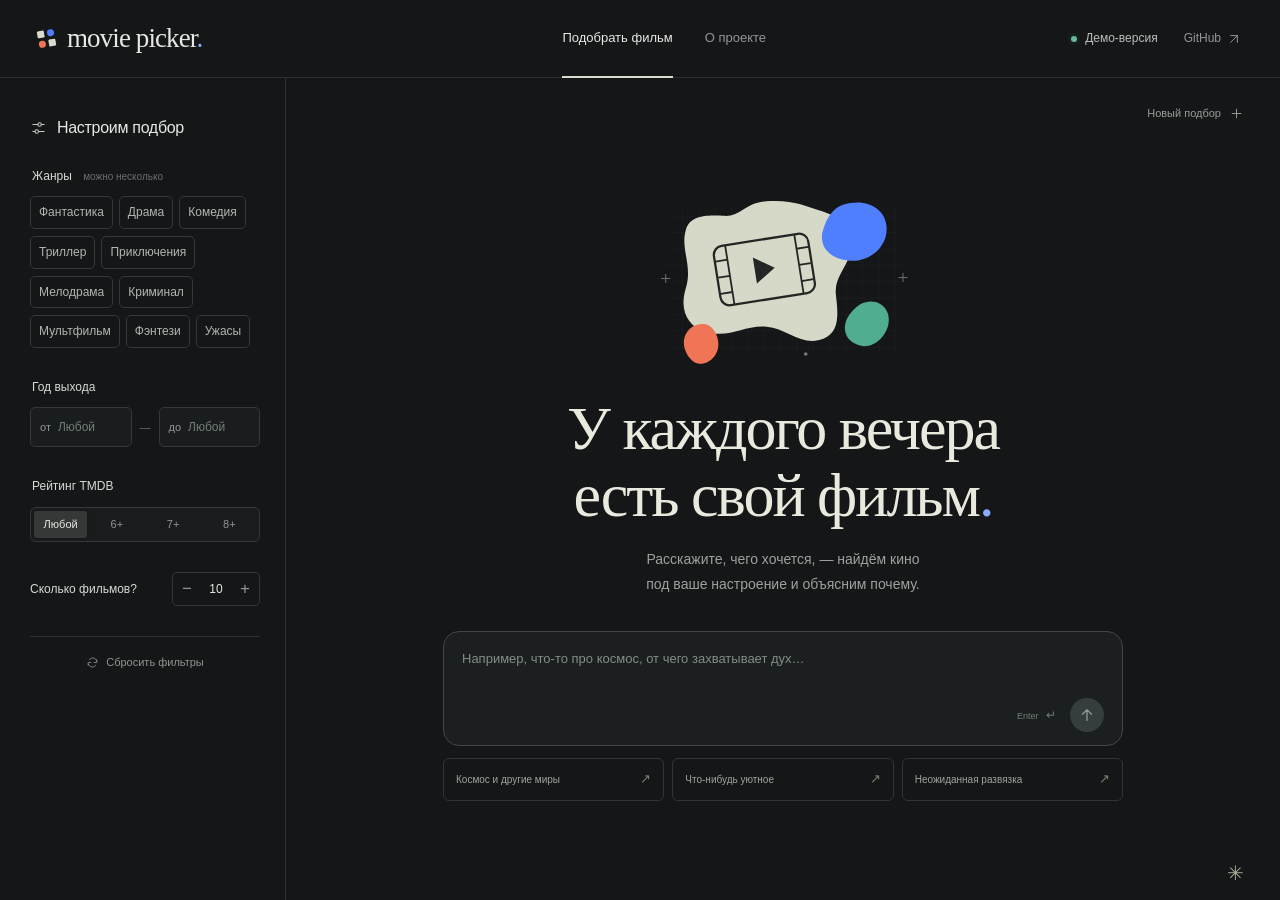
==== frontend/index.html @ 773780a9 "[front:feat]: add movie picker interface and README preview" ====
<!doctype html>
<html lang="ru">
<head>
  <meta charset="utf-8">
  <meta name="viewport" content="width=device-width, initial-scale=1">
  <meta name="theme-color" content="#141617">
  <meta name="description" content="Найдите фильм под своё настроение. Локальный прототип Movie Picker с чатом и фильтрами.">
  <title>Movie Picker — кино под настроение</title>
  <link rel="icon" href="./favicon.svg" type="image/svg+xml">
  <link rel="stylesheet" href="./styles.css">
  <script type="module" src="./app.js"></script>
</head>
<body>
  <svg class="icon-library" xmlns="http://www.w3.org/2000/svg" aria-hidden="true">
    <symbol id="i-plus" viewBox="0 0 24 24"><path d="M12 5v14M5 12h14"/></symbol>
    <symbol id="i-arrow" viewBox="0 0 24 24"><path d="M12 19V5m-6 6 6-6 6 6"/></symbol>
    <symbol id="i-sliders" viewBox="0 0 24 24"><path d="M4 7h7m5 0h4M4 17h3m5 0h8"/><circle cx="13.5" cy="7" r="2.5"/><circle cx="9.5" cy="17" r="2.5"/></symbol>
    <symbol id="i-close" viewBox="0 0 24 24"><path d="m6 6 12 12M6 18 18 6"/></symbol>
    <symbol id="i-check" viewBox="0 0 24 24"><path d="m5 12 4 4L19 6"/></symbol>
    <symbol id="i-star" viewBox="0 0 24 24"><path d="m12 3 2.8 5.7 6.2.9-4.5 4.4 1.1 6.2-5.6-3-5.6 3 1.1-6.2L3 9.6l6.2-.9Z"/></symbol>
    <symbol id="i-chevron" viewBox="0 0 24 24"><path d="m9 5 7 7-7 7"/></symbol>
    <symbol id="i-refresh" viewBox="0 0 24 24"><path d="M20 7v5h-5M4 17v-5h5"/><path d="M6.1 7a7 7 0 0 1 11.6-1L20 9M4 15l2.3 3A7 7 0 0 0 18 17"/></symbol>
    <symbol id="i-external" viewBox="0 0 24 24"><path d="M7 17 17 7M7 7h10v10"/></symbol>
  </svg>

  <a class="skip-link" href="#query">Перейти к запросу</a>
  <header class="site-header">
    <a class="brand" href="./" aria-label="Movie Picker — на главную">
      <span class="brand-mark" aria-hidden="true"><i></i><i></i><i></i><i></i></span>
      <span>movie picker<span class="brand-period">.</span></span>
    </a>
    <nav class="main-nav" aria-label="Основная навигация">
      <a class="nav-link active" href="#query" aria-current="page">Подобрать фильм</a>
      <button class="nav-link" type="button" data-about>О проекте</button>
    </nav>
    <div class="header-right">
      <button class="demo-label" type="button" data-about aria-label="Демо-версия: о проекте"><span class="status-dot"></span>Демо-версия</button>
      <a class="github-link" href="https://github.com/ivanSaichkin/rag-movie-picker" target="_blank" rel="noopener noreferrer">GitHub <svg class="icon"><use href="#i-external"/></svg></a>
    </div>
  </header>

  <div class="app-shell">
    <button class="drawer-backdrop" id="drawer-backdrop" type="button" tabindex="-1" aria-label="Закрыть фильтры" hidden></button>
    <aside class="sidebar" id="filters-panel" aria-label="Фильтры подбора">
      <div class="filters-title">
        <svg class="icon"><use href="#i-sliders"/></svg><h2>Настроим подбор</h2>
        <button class="icon-button drawer-close" id="close-filters" type="button" aria-label="Закрыть фильтры"><svg class="icon"><use href="#i-close"/></svg></button>
      </div>
      <form id="filters-form">
        <fieldset class="filter-group">
          <legend>Жанры <span class="field-note">можно несколько</span></legend>
          <div class="genre-options" id="genre-options">
            <label class="genre-chip"><input type="checkbox" name="genres" value="Science Fiction"><span>Фантастика</span></label>
            <label class="genre-chip"><input type="checkbox" name="genres" value="Drama"><span>Драма</span></label>
            <label class="genre-chip"><input type="checkbox" name="genres" value="Comedy"><span>Комедия</span></label>
            <label class="genre-chip"><input type="checkbox" name="genres" value="Thriller"><span>Триллер</span></label>
            <label class="genre-chip"><input type="checkbox" name="genres" value="Adventure"><span>Приключения</span></label>
            <label class="genre-chip"><input type="checkbox" name="genres" value="Romance"><span>Мелодрама</span></label>
            <label class="genre-chip"><input type="checkbox" name="genres" value="Crime"><span>Криминал</span></label>
            <label class="genre-chip"><input type="checkbox" name="genres" value="Animation"><span>Мультфильм</span></label>
            <label class="genre-chip"><input type="checkbox" name="genres" value="Fantasy"><span>Фэнтези</span></label>
            <label class="genre-chip"><input type="checkbox" name="genres" value="Horror"><span>Ужасы</span></label>
          </div>
        </fieldset>
        <fieldset class="filter-group">
          <legend>Год выхода</legend>
          <div class="year-fields">
            <label><span class="sr-only">Год от</span><span class="input-prefix" aria-hidden="true">от</span><input id="year-from" type="number" name="year_from" min="1900" max="2017" placeholder="Любой" inputmode="numeric"></label>
            <span class="year-dash">—</span>
            <label><span class="sr-only">Год до</span><span class="input-prefix" aria-hidden="true">до</span><input id="year-to" type="number" name="year_to" min="1900" max="2017" placeholder="Любой" inputmode="numeric"></label>
          </div>
        </fieldset>
        <fieldset class="filter-group">
          <legend>Рейтинг TMDB</legend>
          <div class="rating-options">
            <label><input type="radio" name="rating" value="0" checked><span>Любой</span></label>
            <label><input type="radio" name="rating" value="6"><span>6+</span></label>
            <label><input type="radio" name="rating" value="7"><span>7+</span></label>
            <label><input type="radio" name="rating" value="8"><span>8+</span></label>
          </div>
        </fieldset>
        <div class="filter-group count-group">
          <label for="result-count">Сколько фильмов?</label>
          <div class="stepper">
            <button id="count-minus" type="button" aria-label="Уменьшить количество">−</button>
            <input id="result-count" name="limit" type="number" min="1" max="50" value="10" inputmode="numeric">
            <button id="count-plus" type="button" aria-label="Увеличить количество">+</button>
          </div>
        </div>
        <button class="reset-button" id="reset-filters" type="button"><svg class="icon"><use href="#i-refresh"/></svg>Сбросить фильтры</button>
        <button class="mobile-apply" id="apply-filters" type="button">Готово <svg class="icon"><use href="#i-check"/></svg></button>
      </form>
    </aside>

    <main class="workspace" id="workspace">
      <div class="workspace-toolbar">
        <button class="mobile-filter-toggle" id="open-filters" type="button" aria-expanded="false" aria-controls="filters-panel"><svg class="icon"><use href="#i-sliders"/></svg>Фильтры<span id="filter-count" hidden>0</span></button>
        <button class="new-chat" id="new-chat" type="button">Новый подбор <svg class="icon"><use href="#i-plus"/></svg></button>
      </div>

      <div class="chat-stage" id="chat-stage">
        <section class="welcome" id="welcome" aria-labelledby="welcome-title">
          <div class="artwork" aria-hidden="true">
            <svg viewBox="0 0 330 210" fill="none" xmlns="http://www.w3.org/2000/svg">
              <defs><pattern id="art-grid" width="18" height="18" patternUnits="userSpaceOnUse"><path d="M18 0H0v18" stroke="#585d60" stroke-opacity=".24" stroke-width=".6"/></pattern></defs>
              <path d="M37 24h258v164H37z" fill="url(#art-grid)"/>
              <path d="M58 52c4-17 24-17 41-16 19 2 24-15 48-16 28-2 42 5 61 11 22 7 34 19 32 40-2 20-18 30-17 50 2 19 6 42-13 50-23 10-40-11-63-13-25-2-40 13-66 6-22-6-30-25-23-48 8-25-6-43 0-64Z" fill="#d7d9c8"/>
              <g transform="rotate(-9 145 95)"><rect x="92" y="62" width="105" height="66" rx="10" stroke="#222725" stroke-width="2.5"/><path d="M106 62v66M183 62v66M93 78h13M93 96h13M93 114h13M183 78h13M183 96h13M183 114h13" stroke="#222725" stroke-width="2"/><path d="m134 80 22 15-22 14V80Z" fill="#222725"/></g>
              <path class="blue-blob" d="M231 24c24-8 47 3 48 25 1 23-22 40-44 36-22-3-32-19-25-36 4-12 10-21 21-25Z" fill="#4f7ffc"/>
              <path class="orange-blob" d="M78 155c10 0 19 16 15 29-4 12-17 19-27 12-10-8-14-24-5-34 4-5 10-7 17-7Z" fill="#f07556"/>
              <path class="green-blob" d="M256 131c17-4 28 10 25 24-3 15-18 29-34 23-16-6-17-22-9-33 5-7 10-12 18-14Z" fill="#51ad8f"/>
              <path d="M31 105h10m-5-5v10M292 104h10m-5-5v10" stroke="#747a79" stroke-width="1"/>
              <circle cx="190" cy="188" r="2" fill="#747a79"/>
            </svg>
          </div>
          <h1 id="welcome-title">У каждого вечера<br>есть свой фильм<span>.</span></h1>
          <p class="welcome-description">Расскажите, чего хочется, — найдём кино<br class="desktop-break"> под ваше настроение и объясним почему.</p>
        </section>

        <section class="conversation" id="conversation" aria-label="История подбора" tabindex="-1" hidden>
          <div class="messages" id="messages"></div>
        </section>

        <div class="composer-area" id="composer-area">
          <div class="active-filters" id="active-filters" aria-label="Применённые фильтры" hidden></div>
          <form class="composer" id="chat-form">
            <label class="sr-only" for="query">Какой фильм вы хотите посмотреть?</label>
            <textarea id="query" name="query" rows="2" maxlength="1000" placeholder="Например, что-то про космос, от чего захватывает дух…" required></textarea>
            <div class="composer-bottom">
              <div class="send-controls"><span class="keyboard-hint">Enter <span>↵</span></span><button class="send-button" id="send-button" type="submit" aria-label="Подобрать фильмы" disabled><svg class="icon"><use href="#i-arrow"/></svg></button></div>
            </div>
          </form>
          <p class="form-error" id="form-error" role="alert" hidden></p>
          <div class="suggestions" id="suggestions">
            <button type="button" data-prompt="Фантастика про космос и приключения">Космос и другие миры <span>↗</span></button>
            <button type="button" data-prompt="Добрый и уютный фильм для спокойного вечера">Что-нибудь уютное <span>↗</span></button>
            <button type="button" data-prompt="Захватывающий детектив с неожиданной развязкой">Неожиданная развязка <span>↗</span></button>
          </div>
        </div>
      </div>
      <footer class="workspace-footer" aria-hidden="true"><span class="footer-star">✳</span></footer>
    </main>
  </div>

  <dialog class="about-dialog" id="about-dialog" aria-labelledby="about-title">
    <div class="dialog-heading"><span class="eyebrow">Немного о проекте</span><button class="icon-button" id="close-about" type="button" aria-label="Закрыть окно"><svg class="icon"><use href="#i-close"/></svg></button></div>
    <h2 id="about-title">Не знаете, что посмотреть?<br>Начнём с настроения.</h2>
    <p>Movie Picker помогает найти кино по вашим пожеланиям. Задайте жанры, год и рейтинг слева, а в чате расскажите о темах, атмосфере или сюжете.</p>
    <div class="about-steps"><span><b>01</b> Расскажите о настроении</span><span><b>02</b> Уточните предпочтения</span><span><b>03</b> Найдите свой фильм</span></div>
    <p class="about-demo">Сейчас это самостоятельный фронтенд-прототип с <span id="about-catalog-count"></span> фильмами из TMDB 5000. Подбор работает локально по словам и темам. Собственный BM25, Qdrant и внешний LLM будут подключаться через серверный API.</p>
    <p class="about-privacy">Запросы никуда не отправляются. История исчезает при обновлении страницы.</p>
    <button class="primary-button" id="start-picking" type="button">Выбрать кино <svg class="icon"><use href="#i-external"/></svg></button>
  </dialog>
  <noscript><div class="noscript-notice">Для работы чата и фильтров включите JavaScript в браузере.</div></noscript>
</body>
</html>
---- frontend/styles.css ----
@charset "UTF-8";

:root {
  color-scheme: dark;
  --bg: #141617;
  --panel: #17191a;
  --surface: #1c1f20;
  --line: #2d3031;
  --text: #e7e8e3;
  --muted: #929796;
  --subtle: #696f6e;
  --blue: #8caaff;
  --blue-fill: #4f7ffc;
  --serif: Georgia, "Times New Roman", serif;
  --sans: "Segoe UI", -apple-system, BlinkMacSystemFont, Arial, sans-serif;
}

* { box-sizing: border-box; }
[hidden] { display: none !important; }
html { height: 100%; }
body { margin: 0; height: 100%; background: var(--bg); color: var(--text); font: 14px/1.55 var(--sans); -webkit-font-smoothing: antialiased; }
button, input, textarea { font: inherit; }
button, a, input, textarea { -webkit-tap-highlight-color: transparent; }
button { color: inherit; cursor: pointer; }
button, fieldset { border: 0; margin: 0; padding: 0; background: none; }
a { color: inherit; text-decoration: none; }
button, a, input, textarea { outline-offset: 4px; }
:focus-visible { outline: 2px solid var(--blue); }
button:disabled { cursor: default; }
::selection { background: #4662a6; color: white; }
.icon-library, .sr-only { position: absolute; top: 0; left: 0; width: 1px; height: 1px; overflow: hidden; clip-path: inset(50%); white-space: nowrap; }
.icon { width: 20px; height: 20px; fill: none; stroke: currentColor; stroke-width: 1.5; stroke-linecap: round; stroke-linejoin: round; flex: none; }
.skip-link { position: fixed; top: -60px; left: 16px; z-index: 20; background: var(--blue); color: #111; padding: 10px 18px; border-radius: 8px; }
.skip-link:focus { top: 10px; }

.site-header { height: 78px; border-bottom: 1px solid var(--line); display: flex; align-items: center; justify-content: space-between; padding: 0 38px; gap: 24px; }
.brand { display: flex; align-items: center; gap: 12px; font: 27px/1 var(--serif); letter-spacing: -.9px; white-space: nowrap; }
.brand-period { color: var(--blue); }
.brand-mark { display: grid; grid-template-columns: repeat(2, 7px); gap: 3px; transform: rotate(-10deg); }
.brand-mark i { width: 7px; height: 7px; background: #d8dbcd; border-radius: 1px; }
.brand-mark i:nth-child(2) { background: var(--blue-fill); border-radius: 50%; }
.brand-mark i:nth-child(3) { background: #f07556; border-radius: 50%; }
.main-nav { display: flex; height: 100%; align-items: stretch; gap: 32px; margin-left: 55px; }
.nav-link { display: flex; align-items: center; position: relative; color: var(--muted); font-size: 13px; transition: color .2s; }
.nav-link:hover, .nav-link.active { color: var(--text); }
.nav-link.active::after { content: ""; height: 2px; background: #d8dbcd; position: absolute; bottom: -1px; left: 0; right: 0; }
.header-right { display: flex; align-items: center; gap: 26px; font-size: 12px; }
.demo-label { display: flex; align-items: center; gap: 8px; color: #b8bfba; }
.status-dot { width: 6px; height: 6px; border-radius: 50%; background: #65b89a; box-shadow: 0 0 0 3px #65b89a0d; }
.github-link { display: flex; gap: 5px; align-items: center; color: var(--muted); }
.github-link:hover { color: var(--text); }
.github-link .icon { width: 16px; height: 16px; }

.app-shell { display: flex; height: calc(100svh - 78px); min-height: 650px; }
.sidebar { width: 286px; flex: none; padding: 31px 25px 23px 30px; border-right: 1px solid var(--line); display: flex; flex-direction: column; overflow-y: auto; scrollbar-width: thin; scrollbar-color: #424847 transparent; }
.eyebrow { color: var(--subtle); text-transform: uppercase; letter-spacing: 1.5px; font-size: 9px; font-weight: 600; }
.filters-title { display: flex; align-items: center; gap: 10px; margin-bottom: 26px; }
.filters-title .drawer-close { margin-left: auto; }
.filters-title .icon { width: 17px; color: #c5c9c0; }
.filters-title h2 { font-size: 16px; font-weight: 500; margin: 0; letter-spacing: -.3px; }
.filter-group { min-width: 0; margin-bottom: 24px; }
.filter-group legend, .count-group > label { display: block; font-size: 12px; font-weight: 500; margin-bottom: 11px; color: #d7dad4; }
.field-note { color: var(--subtle); font-size: 10px; font-weight: 400; margin-left: 8px; }
.genre-options { display: flex; flex-wrap: wrap; gap: 7px 6px; }
.genre-chip { position: relative; cursor: pointer; }
.genre-chip input, .rating-options input { position: absolute; opacity: 0; width: 1px; height: 1px; }
.genre-chip span { display: block; padding: 6px 8px; font-size: 12px; color: #b0b6b1; border: 1px solid #343838; border-radius: 5px; transition: color .18s, border-color .18s, background .18s; }
.genre-chip:hover span { color: var(--text); border-color: #626964; }
.genre-chip input:checked + span { background: #8caaff13; color: #bbcbfb; border-color: #687da9; }
.genre-chip input:focus-visible + span, .rating-options input:focus-visible + span { outline: 2px solid var(--blue); outline-offset: 3px; }
.year-fields { display: grid; grid-template-columns: minmax(0, 1fr) auto minmax(0, 1fr); align-items: center; gap: 8px; }
.year-fields label { display: grid; grid-template-columns: auto minmax(0, 1fr); align-items: center; gap: 7px; position: relative; min-width: 0; padding: 0 9px; background: #1a1d1e; border: 1px solid #343838; border-radius: 5px; }
.year-fields label:focus-within { outline: 2px solid var(--blue); outline-offset: 2px; }
.year-fields input { width: 100%; min-width: 0; height: 38px; background: transparent; border: 0; color: var(--text); padding: 0; font-size: 12px; appearance: textfield; }
.year-fields input:focus-visible { outline: none; }
.input-prefix { font-size: 11px; color: var(--muted); pointer-events: none; }
input::placeholder { color: #757d78; }
.year-dash { color: var(--subtle); font-size: 11px; }
input::-webkit-inner-spin-button, input::-webkit-outer-spin-button { appearance: none; margin: 0; }
.rating-options { display: flex; border: 1px solid #343838; border-radius: 6px; padding: 3px; gap: 3px; background: #191c1d; }
.rating-options label { position: relative; flex: 1; text-align: center; cursor: pointer; }
.rating-options span { display: block; padding: 5px 3px; font-size: 11px; color: var(--muted); border-radius: 3px; }
.rating-options input:checked + span { color: var(--text); background: #343938; box-shadow: 0 1px 3px #0002; }
.count-group { display: flex; align-items: center; justify-content: space-between; margin-bottom: 21px; }
.count-group > label { margin: 0; }
.stepper { display: flex; align-items: center; border: 1px solid #343838; border-radius: 5px; height: 34px; }
.stepper button { width: 28px; height: 32px; color: var(--muted); font-size: 17px; }
.stepper button:hover { color: var(--text); background: #ffffff06; }
.stepper input { background: none; border: 0; width: 30px; padding: 0; text-align: center; color: var(--text); font-size: 12px; appearance: textfield; }
.reset-button { display: flex; align-items: center; justify-content: center; width: 100%; gap: 7px; border-top: 1px solid var(--line); padding: 17px 0 0; font-size: 11px; color: #8e9790; transition: color .2s; }
.reset-button:hover { color: var(--text); }
.reset-button .icon { width: 13px; height: 13px; }

.workspace { flex: 1; min-width: 0; display: flex; flex-direction: column; }
.workspace-toolbar { height: 71px; flex: none; padding: 0 36px; display: flex; justify-content: flex-end; align-items: center; }
.new-chat { display: flex; align-items: center; gap: 8px; font-size: 11px; color: #969e98; transition: color .2s; }
.new-chat:hover { color: var(--text); }
.new-chat .icon { width: 15px; height: 15px; }
.chat-stage { min-height: 0; flex: 1; display: flex; flex-direction: column; align-items: center; justify-content: center; padding: 0 40px 15px; overflow: auto; scrollbar-width: thin; scrollbar-color: #424847 transparent; }
.welcome { text-align: center; padding-top: 0; }
.artwork { width: 262px; height: 167px; margin: 0 auto 12px; }
.artwork svg { display: block; width: 100%; height: 100%; overflow: visible; }
.blue-blob { transform-origin: 244px 54px; animation: float-blue 12s ease-in-out infinite; }
.green-blob { transform-origin: 255px 151px; animation: float-green 15s ease-in-out infinite; }
@keyframes float-blue { 0%, 100% { transform: translate(0, 0) rotate(0); } 50% { transform: translate(3px, -5px) rotate(5deg); } }
@keyframes float-green { 0%, 100% { transform: translate(0, 0); } 50% { transform: translate(-3px, 4px); } }
.welcome h1 { font: 52px/1.08 var(--serif); letter-spacing: -2px; font-weight: 400; margin: 0; color: #e9eade; }
.welcome h1 span { color: var(--blue); }
.welcome-description { color: #9ca39e; font-size: 13px; line-height: 1.75; margin: 18px 0 30px; }
.composer-area { width: 100%; max-width: 680px; flex: none; }
.composer { padding: 17px 18px 13px; background: var(--surface); border: 1px solid #404744; border-radius: 16px; transition: border-color .2s, box-shadow .2s; }
.composer:focus-within { border-color: #8395b6; box-shadow: 0 0 0 3px #8caaff08; }
.composer textarea { display: block; width: 100%; height: 49px; min-height: 49px; max-height: 134px; resize: none; color: var(--text); background: transparent; border: 0; padding: 0; font-size: 13px; line-height: 1.6; outline: none; scrollbar-width: thin; }
.composer textarea::placeholder { color: #848d86; opacity: 1; }
.composer-bottom { display: flex; align-items: center; justify-content: flex-end; gap: 10px; }
.send-controls { display: flex; align-items: center; gap: 14px; }
.keyboard-hint { font-size: 9px; color: #737c76; }
.keyboard-hint span { margin-left: 5px; font-size: 12px; }
.send-button { display: flex; align-items: center; justify-content: center; background: var(--blue-fill); color: white; height: 34px; width: 34px; border-radius: 50%; transition: background .2s, transform .2s; }
.send-button:hover:not(:disabled) { background: #6b94ff; transform: translateY(-1px); }
.send-button:disabled { background: #353e3d; color: #8b9790; }
.send-button .icon { width: 18px; height: 18px; stroke-width: 1.8; }
.suggestions { display: flex; gap: 8px; margin-top: 12px; }
.suggestions button { display: flex; justify-content: space-between; align-items: center; gap: 8px; flex: 1; text-align: left; padding: 10px 12px; border: 1px solid #303633; color: #9ca69c; font-size: 10px; border-radius: 6px; transition: border-color .2s, color .2s, background .2s; }
.suggestions button:hover { background: #ffffff04; border-color: #697566; color: #d9e0d2; }
.suggestions button span { color: #75836f; font-size: 13px; }
.workspace-footer { display: flex; justify-content: flex-end; align-items: center; padding: 13px 36px 17px; }
.footer-star { color: #a0ac96; font-size: 20px; line-height: 1; }
.form-error { margin: 8px 0; font-size: 12px; color: #ffad98; }
.active-filters { display: flex; flex-wrap: wrap; gap: 6px; margin-bottom: 9px; }
.active-filter { border: 1px solid #424a43; background: #222824; border-radius: 4px; font-size: 10px; color: #bac8b6; padding: 3px 7px; display: inline-flex; align-items: center; gap: 5px; }
.active-filter .icon { width: 11px; height: 11px; }

.workspace.has-messages .chat-stage { justify-content: flex-start; overflow: hidden; }
.workspace.has-messages .composer-area { padding-top: 16px; }
.conversation { width: 100%; max-width: 760px; min-height: 0; flex: 1; overflow-y: auto; padding: 10px 14px 25px; scrollbar-width: thin; scrollbar-color: #424847 transparent; }
.messages { display: flex; flex-direction: column; gap: 27px; }
.user-message { align-self: flex-end; background: #262d2a; border: 1px solid #37423a; padding: 12px 17px; border-radius: 16px 16px 4px 16px; max-width: 86%; font-size: 13px; white-space: pre-wrap; overflow-wrap: anywhere; }
.message-filters { color: #9aab9a; display: block; font-size: 10px; margin-top: 8px; }
.assistant-message { min-width: 0; animation: appear .3s ease; }
@keyframes appear { from { opacity: 0; transform: translateY(5px); } to { opacity: 1; transform: translateY(0); } }
.assistant-heading { display: flex; align-items: center; gap: 9px; margin-bottom: 12px; font-size: 11px; color: #c9d1c2; }
.assistant-mark { display: grid; place-items: center; width: 23px; height: 23px; background: #d7d9c8; color: #242b24; border-radius: 50%; font: 17px/1 var(--serif); }
.assistant-text { margin: 0 0 15px 32px; font-size: 13px; line-height: 1.7; color: #b6c0b1; }
.movie-list { display: grid; gap: 9px; margin-left: 32px; }
.movie-card { border: 1px solid #353d3b; border-radius: 9px; background: #1b201f; padding: 16px; display: flex; align-items: flex-start; gap: 14px; }
.movie-number { color: #95a78e; font: 24px/1.2 var(--serif); min-width: 29px; padding-top: 3px; }
.movie-content { flex: 1; min-width: 0; }
.movie-topline { display: flex; justify-content: space-between; gap: 12px; align-items: baseline; }
.movie-card h3 { font: 20px/1.25 var(--serif); margin: 0; color: #e3e7d8; overflow-wrap: anywhere; }
.movie-rating { flex: none; color: #ccd6aa; font-size: 12px; display: flex; align-items: center; gap: 4px; }
.movie-rating .icon { width: 12px; height: 12px; fill: #ccd6aa; stroke-width: 0; }
.movie-meta { color: #87977e; font-size: 10px; margin: 7px 0; }
.movie-reason { color: #b9c5b1; font-size: 12px; line-height: 1.7; margin: 8px 0; }
.movie-details { margin-top: 10px; }
.movie-details summary { color: #9cad90; font-size: 10px; cursor: pointer; width: fit-content; }
.movie-overview { color: #9cab93; font-size: 11px; line-height: 1.75; margin-bottom: 2px; }
.result-note { color: #95a58c; font-size: 11px; margin: 13px 0 0 32px; }
.thinking { display: flex; align-items: center; gap: 6px; margin-left: 32px; padding: 10px 0; color: var(--muted); font-size: 12px; }
.thinking span { width: 4px; height: 4px; border-radius: 50%; background: #adbd9f; animation: pulse 1s infinite ease-in-out; }
.thinking span:nth-child(2) { animation-delay: .15s; }
.thinking span:nth-child(3) { animation-delay: .3s; }
.thinking-label { margin-left: 7px; }
@keyframes pulse { 0%, 80%, 100% { opacity: .3; } 40% { opacity: 1; } }

.about-dialog { max-width: 520px; width: calc(100% - 40px); background: #1a1e1c; border: 1px solid #495141; color: var(--text); border-radius: 14px; padding: 28px 30px; box-shadow: 0 25px 100px #0008; }
.about-dialog::backdrop { background: #080c09bc; backdrop-filter: blur(5px); }
.dialog-heading { display: flex; align-items: center; justify-content: space-between; }
.icon-button { display: grid; place-items: center; width: 30px; height: 30px; border-radius: 6px; color: var(--muted); }
.icon-button:hover { background: #ffffff09; color: var(--text); }
.about-dialog h2 { font: 30px/1.2 var(--serif); letter-spacing: -.8px; margin: 20px 0; }
.about-dialog p { color: #aab5a5; font-size: 13px; line-height: 1.8; }
.about-steps { display: grid; gap: 12px; margin: 24px 0; }
.about-steps span { font-size: 12px; color: #ccd6c3; }
.about-steps b { font-size: 10px; color: var(--blue); margin-right: 12px; font-weight: 500; }
.about-dialog .about-demo, .about-dialog .about-privacy { font-size: 11px; color: #939f8d; }
.primary-button { display: inline-flex; gap: 12px; align-items: center; border-radius: 6px; padding: 10px 15px; background: #d7d9c8; color: #242b22; margin-top: 15px; font-size: 12px; }
.primary-button .icon { width: 16px; height: 16px; }
.drawer-close, .mobile-filter-toggle, .mobile-apply { display: none; }
.noscript-notice { position: fixed; inset: auto 20px 20px; background: #442f26; border: 1px solid #b97851; padding: 15px; text-align: center; z-index: 30; }

@media (min-height: 850px) and (min-width: 901px) {
  .artwork { width: 300px; height: 191px; margin-bottom: 21px; }
  .welcome h1 { font-size: 62px; }
  .welcome-description { font-size: 14px; margin-bottom: 35px; }
  .filter-group { margin-bottom: 30px; }
  .sidebar { padding-top: 38px; }
}
@media (max-width: 1100px) {
  .site-header { padding: 0 26px; }
  .sidebar { width: 260px; padding: 29px 20px; }
  .header-right { gap: 18px; }
  .main-nav { margin-left: 0; }
  .workspace-toolbar { padding: 0 25px; }
  .chat-stage { padding-left: 25px; padding-right: 25px; }
  .welcome h1 { font-size: 48px; }
  .suggestions { gap: 6px; }
  .suggestions button { font-size: 9px; padding: 10px 8px; }
}
@media (max-width: 900px) {
  .app-shell { min-height: 620px; }
  .site-header { height: 70px; }
  .app-shell { height: calc(100svh - 70px); }
  .main-nav { gap: 24px; }
  .github-link { display: none; }
  .sidebar { position: fixed; top: 0; bottom: 0; left: 0; width: 300px; background: #171b18; z-index: 11; border-color: #454e42; transform: translateX(-100%); transition: transform .2s ease; padding: 26px; }
  .sidebar.is-open { transform: translateX(0); }
  .drawer-backdrop { position: fixed; inset: 0; z-index: 10; background: #060b07b3; backdrop-filter: blur(3px); }
  .drawer-close { display: grid; }
  .mobile-filter-toggle { display: flex; align-items: center; gap: 8px; font-size: 12px; color: #b2c0a7; }
  .mobile-filter-toggle .icon { width: 17px; height: 17px; }
  #filter-count { display: grid; place-items: center; background: #394535; font-size: 9px; border-radius: 50%; width: 17px; height: 17px; }
  .workspace-toolbar { height: 60px; justify-content: space-between; }
  .mobile-apply { display: flex; align-items: center; justify-content: center; gap: 8px; width: 100%; padding: 10px; margin-top: 24px; border-radius: 5px; background: #d7d9c8; color: #242b22; font-size: 12px; }
  .mobile-apply .icon { width: 16px; height: 16px; }
  .welcome h1 { font-size: 54px; }
  .suggestions button { font-size: 10px; padding: 10px 12px; }
}
@media (max-width: 560px) {
  .site-header { padding: 0 20px; height: 65px; gap: 12px; }
  .brand { font-size: 24px; gap: 10px; }
  .main-nav { display: none; }
  .demo-label { font-size: 10px; gap: 6px; }
  .app-shell { height: calc(100svh - 65px); min-height: 650px; }
  .workspace-toolbar { padding: 0 20px; height: 58px; }
  .chat-stage { padding: 0 18px 20px; }
  .welcome { padding-top: 5px; }
  .artwork { width: 226px; height: 144px; margin-bottom: 16px; }
  .welcome h1 { font-size: 42px; letter-spacing: -1.6px; }
  .welcome-description { font-size: 12px; margin: 20px 0 27px; }
  .composer { padding: 15px 14px 11px; border-radius: 13px; }
  .composer textarea { height: 63px; font-size: 12px; }
  .keyboard-hint { display: none; }
  .suggestions { flex-wrap: wrap; gap: 6px; }
  .suggestions button { font-size: 9px; flex: 1 1 45%; padding: 9px; }
  .suggestions button:last-child { flex-grow: 0; flex-basis: 100%; }
  .workspace-footer { display: none; }
  .conversation { padding: 10px 1px 20px; }
  .movie-list { margin-left: 0; }
  .movie-card { gap: 10px; padding: 13px 11px; }
  .movie-number { min-width: 20px; font-size: 21px; }
  .movie-card h3 { font-size: 19px; }
  .movie-meta { line-height: 1.7; }
  .assistant-text { margin-left: 0; font-size: 12px; }
  .user-message { font-size: 12px; max-width: 93%; }
  .movie-reason { font-size: 11px; }
  .result-note { margin-left: 0; }
  .workspace.has-messages { min-height: 0; }
  .app-shell:has(.has-messages) { min-height: 0; }
  .about-dialog { padding: 23px; }
  .about-dialog h2 { font-size: 26px; }
}
@media (max-height: 760px) and (min-width: 901px) {
  .app-shell { min-height: 610px; }
  .workspace-toolbar { height: 55px; }
  .artwork { width: 218px; height: 139px; margin-bottom: 9px; }
  .welcome h1 { font-size: 46px; }
  .welcome-description { margin: 14px 0 22px; font-size: 12px; }
  .sidebar { padding-top: 25px; }
  .filter-group { margin-bottom: 20px; }
  .workspace-footer { padding-bottom: 12px; }
}
@media (prefers-reduced-motion: reduce) {
  *, *::before, *::after { animation: none !important; transition: none !important; scroll-behavior: auto !important; }
}
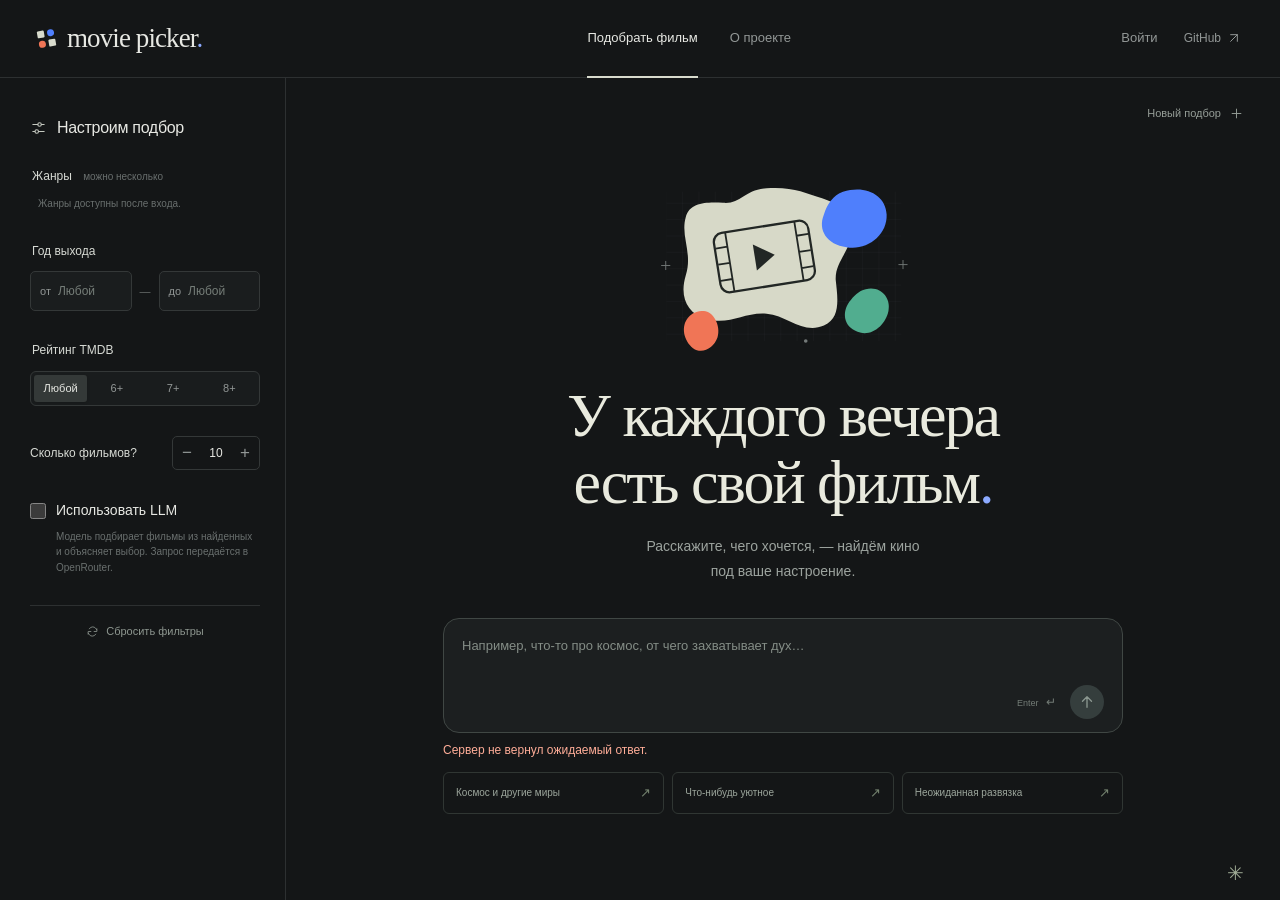
==== commit 3f4f1e06: "[front:feat]: connect Movie Picker to Go and recommender" ====
--- a/frontend/index.html
+++ b/frontend/index.html
@@ -4,7 +4,7 @@
   <meta charset="utf-8">
   <meta name="viewport" content="width=device-width, initial-scale=1">
   <meta name="theme-color" content="#141617">
-  <meta name="description" content="Найдите фильм под своё настроение. Локальный прототип Movie Picker с чатом и фильтрами.">
+  <meta name="description" content="Найдите фильм под своё настроение. Movie Picker подбирает фильмы по запросу и фильтрам.">
   <title>Movie Picker — кино под настроение</title>
   <link rel="icon" href="./favicon.svg" type="image/svg+xml">
   <link rel="stylesheet" href="./styles.css">
@@ -34,7 +34,11 @@
       <button class="nav-link" type="button" data-about>О проекте</button>
     </nav>
     <div class="header-right">
-      <button class="demo-label" type="button" data-about aria-label="Демо-версия: о проекте"><span class="status-dot"></span>Демо-версия</button>
+      <button class="nav-link account-button" id="auth-open" type="button" disabled>Войти</button>
+      <div class="account" id="account" hidden>
+        <span class="account-email" id="account-email"></span>
+        <button class="nav-link account-button" id="auth-logout" type="button">Выйти</button>
+      </div>
       <a class="github-link" href="https://github.com/ivanSaichkin/rag-movie-picker" target="_blank" rel="noopener noreferrer">GitHub <svg class="icon"><use href="#i-external"/></svg></a>
     </div>
   </header>
@@ -49,18 +53,7 @@
       <form id="filters-form">
         <fieldset class="filter-group">
           <legend>Жанры <span class="field-note">можно несколько</span></legend>
-          <div class="genre-options" id="genre-options">
-            <label class="genre-chip"><input type="checkbox" name="genres" value="Science Fiction"><span>Фантастика</span></label>
-            <label class="genre-chip"><input type="checkbox" name="genres" value="Drama"><span>Драма</span></label>
-            <label class="genre-chip"><input type="checkbox" name="genres" value="Comedy"><span>Комедия</span></label>
-            <label class="genre-chip"><input type="checkbox" name="genres" value="Thriller"><span>Триллер</span></label>
-            <label class="genre-chip"><input type="checkbox" name="genres" value="Adventure"><span>Приключения</span></label>
-            <label class="genre-chip"><input type="checkbox" name="genres" value="Romance"><span>Мелодрама</span></label>
-            <label class="genre-chip"><input type="checkbox" name="genres" value="Crime"><span>Криминал</span></label>
-            <label class="genre-chip"><input type="checkbox" name="genres" value="Animation"><span>Мультфильм</span></label>
-            <label class="genre-chip"><input type="checkbox" name="genres" value="Fantasy"><span>Фэнтези</span></label>
-            <label class="genre-chip"><input type="checkbox" name="genres" value="Horror"><span>Ужасы</span></label>
-          </div>
+          <div class="genre-options" id="genre-options"><span class="field-note">Жанры доступны после входа.</span></div>
         </fieldset>
         <fieldset class="filter-group">
           <legend>Год выхода</legend>
@@ -83,9 +76,13 @@
           <label for="result-count">Сколько фильмов?</label>
           <div class="stepper">
             <button id="count-minus" type="button" aria-label="Уменьшить количество">−</button>
-            <input id="result-count" name="limit" type="number" min="1" max="50" value="10" inputmode="numeric">
+            <input id="result-count" name="limit" type="number" min="1" max="50" value="10" inputmode="numeric" required>
             <button id="count-plus" type="button" aria-label="Увеличить количество">+</button>
           </div>
+        </div>
+        <div class="filter-group llm-setting">
+          <label class="llm-toggle"><input id="use-llm" type="checkbox" name="use_llm" aria-describedby="llm-note"><span>Использовать LLM</span></label>
+          <p class="field-note" id="llm-note">Модель подбирает фильмы из найденных и объясняет выбор. Запрос передаётся в OpenRouter.</p>
         </div>
         <button class="reset-button" id="reset-filters" type="button"><svg class="icon"><use href="#i-refresh"/></svg>Сбросить фильтры</button>
         <button class="mobile-apply" id="apply-filters" type="button">Готово <svg class="icon"><use href="#i-check"/></svg></button>
@@ -114,7 +111,7 @@
             </svg>
           </div>
           <h1 id="welcome-title">У каждого вечера<br>есть свой фильм<span>.</span></h1>
-          <p class="welcome-description">Расскажите, чего хочется, — найдём кино<br class="desktop-break"> под ваше настроение и объясним почему.</p>
+          <p class="welcome-description">Расскажите, чего хочется, — найдём кино<br class="desktop-break"> под ваше настроение.</p>
         </section>
 
         <section class="conversation" id="conversation" aria-label="История подбора" tabindex="-1" hidden>
@@ -147,9 +144,21 @@
     <h2 id="about-title">Не знаете, что посмотреть?<br>Начнём с настроения.</h2>
     <p>Movie Picker помогает найти кино по вашим пожеланиям. Задайте жанры, год и рейтинг слева, а в чате расскажите о темах, атмосфере или сюжете.</p>
     <div class="about-steps"><span><b>01</b> Расскажите о настроении</span><span><b>02</b> Уточните предпочтения</span><span><b>03</b> Найдите свой фильм</span></div>
-    <p class="about-demo">Сейчас это самостоятельный фронтенд-прототип с <span id="about-catalog-count"></span> фильмами из TMDB 5000. Подбор работает локально по словам и темам. Собственный BM25, Qdrant и внешний LLM будут подключаться через серверный API.</p>
-    <p class="about-privacy">Запросы никуда не отправляются. История исчезает при обновлении страницы.</p>
+    <p>Фильмы подбираются по каталогу TMDB 5000. Запросы и подборки сохраняются в истории аккаунта. При включённом LLM текст запроса передаётся в OpenRouter.</p>
     <button class="primary-button" id="start-picking" type="button">Выбрать кино <svg class="icon"><use href="#i-external"/></svg></button>
+  </dialog>
+  <dialog class="about-dialog auth-dialog" id="auth-dialog" aria-labelledby="auth-title">
+    <div class="dialog-heading">
+      <h2 id="auth-title">Вход</h2>
+      <button class="icon-button" id="auth-close" type="button" aria-label="Закрыть окно"><svg class="icon"><use href="#i-close"/></svg></button>
+    </div>
+    <form class="auth-form" id="auth-form">
+      <label>Почта<input id="auth-email" type="email" name="email" maxlength="254" autocomplete="username" required></label>
+      <label>Пароль<input id="auth-password" type="password" name="password" autocomplete="current-password" required></label>
+      <p class="form-error" id="auth-error" role="alert" hidden></p>
+      <button class="primary-button" id="auth-submit" type="submit">Войти</button>
+      <button class="auth-mode" id="auth-mode" type="button">Создать аккаунт</button>
+    </form>
   </dialog>
   <noscript><div class="noscript-notice">Для работы чата и фильтров включите JavaScript в браузере.</div></noscript>
 </body>
--- a/frontend/styles.css
+++ b/frontend/styles.css
@@ -45,8 +45,12 @@
 .nav-link:hover, .nav-link.active { color: var(--text); }
 .nav-link.active::after { content: ""; height: 2px; background: #d8dbcd; position: absolute; bottom: -1px; left: 0; right: 0; }
 .header-right { display: flex; align-items: center; gap: 26px; font-size: 12px; }
-.demo-label { display: flex; align-items: center; gap: 8px; color: #b8bfba; }
-.status-dot { width: 6px; height: 6px; border-radius: 50%; background: #65b89a; box-shadow: 0 0 0 3px #65b89a0d; }
+.account { display: flex; align-items: center; gap: 12px; min-width: 0; }
+.account-email { max-width: 20ch; overflow: hidden; text-overflow: ellipsis; white-space: nowrap; color: var(--muted); }
+.account-button { white-space: nowrap; }
+.llm-toggle { display: flex; align-items: center; gap: 10px; cursor: pointer; }
+.llm-toggle input { margin: 0; width: 16px; height: 16px; accent-color: var(--blue); }
+.llm-setting p { margin: 7px 0 0 26px; }
 .github-link { display: flex; gap: 5px; align-items: center; color: var(--muted); }
 .github-link:hover { color: var(--text); }
 .github-link .icon { width: 16px; height: 16px; }
@@ -173,7 +177,15 @@
 .about-steps { display: grid; gap: 12px; margin: 24px 0; }
 .about-steps span { font-size: 12px; color: #ccd6c3; }
 .about-steps b { font-size: 10px; color: var(--blue); margin-right: 12px; font-weight: 500; }
-.about-dialog .about-demo, .about-dialog .about-privacy { font-size: 11px; color: #939f8d; }
+.auth-dialog { max-width: 400px; }
+.auth-dialog h2 { margin: 0 0 16px; }
+.auth-form { display: grid; gap: 14px; }
+.auth-form label { display: grid; gap: 5px; color: var(--muted); }
+.auth-form input { width: 100%; padding: 10px 12px; color: var(--text); background: var(--surface); border: 1px solid var(--line); border-radius: 6px; }
+.auth-form .form-error { color: #ffad98; margin: 0; }
+.auth-form .primary-button { justify-content: center; }
+.auth-mode { justify-self: center; color: var(--blue); }
+.auth-form button:disabled { opacity: .55; }
 .primary-button { display: inline-flex; gap: 12px; align-items: center; border-radius: 6px; padding: 10px 15px; background: #d7d9c8; color: #242b22; margin-top: 15px; font-size: 12px; }
 .primary-button .icon { width: 16px; height: 16px; }
 .drawer-close, .mobile-filter-toggle, .mobile-apply { display: none; }
@@ -220,7 +232,7 @@
   .site-header { padding: 0 20px; height: 65px; gap: 12px; }
   .brand { font-size: 24px; gap: 10px; }
   .main-nav { display: none; }
-  .demo-label { font-size: 10px; gap: 6px; }
+  .account-email { display: none; }
   .app-shell { height: calc(100svh - 65px); min-height: 650px; }
   .workspace-toolbar { padding: 0 20px; height: 58px; }
   .chat-stage { padding: 0 18px 20px; }
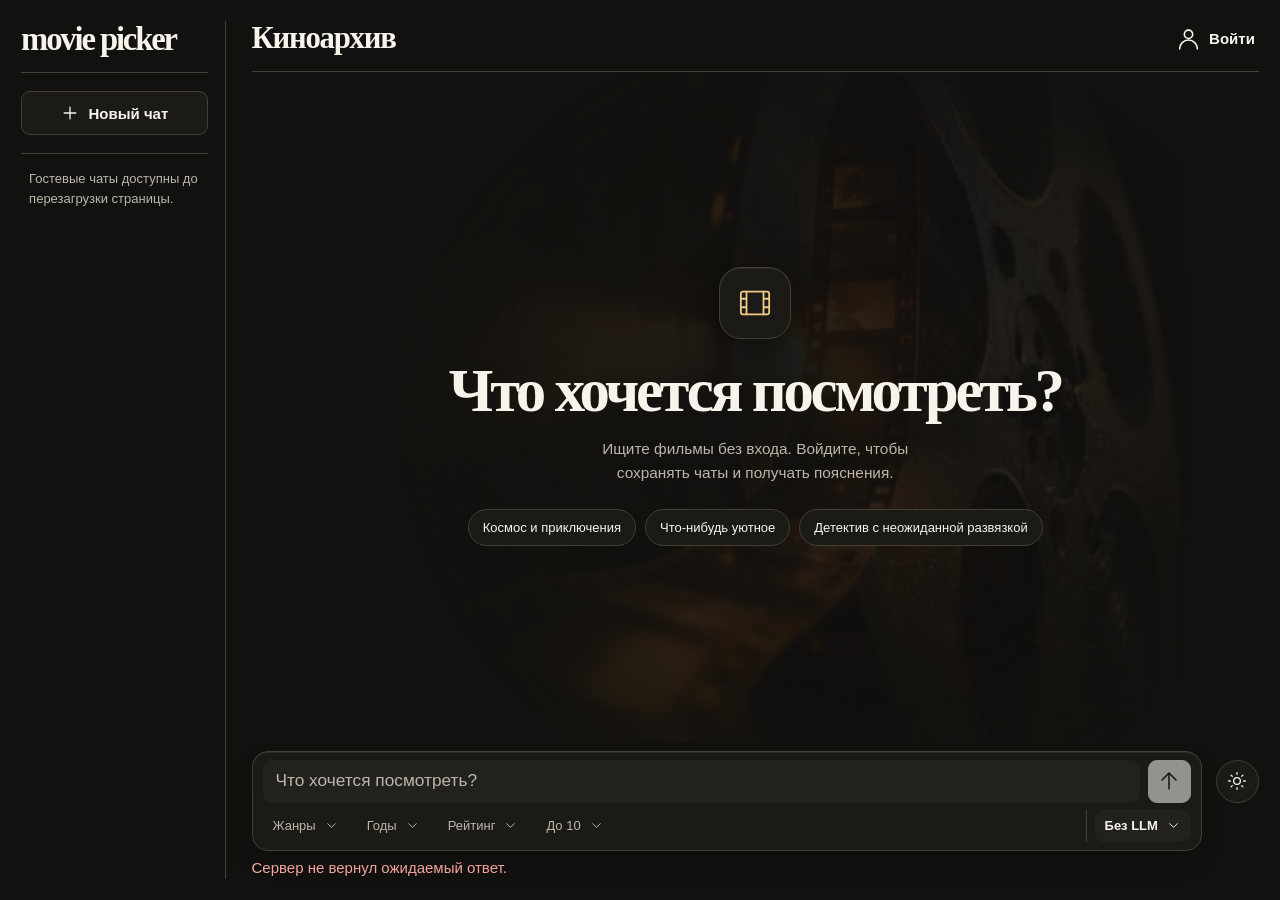
==== commit fb28fa4a: "[front:feat]: add animated cinema archive" ====
--- a/frontend/index.html
+++ b/frontend/index.html
@@ -3,163 +3,203 @@
 <head>
   <meta charset="utf-8">
   <meta name="viewport" content="width=device-width, initial-scale=1">
-  <meta name="theme-color" content="#141617">
-  <meta name="description" content="Найдите фильм под своё настроение. Movie Picker подбирает фильмы по запросу и фильтрам.">
-  <title>Movie Picker — кино под настроение</title>
+  <meta name="theme-color" content="#11110f">
+  <meta name="description" content="Найдите фильм под своё настроение в Movie Picker.">
+  <title>Movie Picker</title>
   <link rel="icon" href="./favicon.svg" type="image/svg+xml">
-  <link rel="stylesheet" href="./styles.css">
-  <script type="module" src="./app.js"></script>
+  <link rel="stylesheet" href="./styles.css?v=5">
+  <script type="module" src="./app.js?v=5"></script>
 </head>
 <body>
   <svg class="icon-library" xmlns="http://www.w3.org/2000/svg" aria-hidden="true">
     <symbol id="i-plus" viewBox="0 0 24 24"><path d="M12 5v14M5 12h14"/></symbol>
-    <symbol id="i-arrow" viewBox="0 0 24 24"><path d="M12 19V5m-6 6 6-6 6 6"/></symbol>
-    <symbol id="i-sliders" viewBox="0 0 24 24"><path d="M4 7h7m5 0h4M4 17h3m5 0h8"/><circle cx="13.5" cy="7" r="2.5"/><circle cx="9.5" cy="17" r="2.5"/></symbol>
+    <symbol id="i-up" viewBox="0 0 24 24"><path d="M12 20V4m-7 7 7-7 7 7"/></symbol>
+    <symbol id="i-left" viewBox="0 0 24 24"><path d="M20 12H4m7-7-7 7 7 7"/></symbol>
+    <symbol id="i-right" viewBox="0 0 24 24"><path d="M4 12h16m-7-7 7 7-7 7"/></symbol>
+    <symbol id="i-chevron" viewBox="0 0 24 24"><path d="m9 5 7 7-7 7"/></symbol>
+    <symbol id="i-down" viewBox="0 0 24 24"><path d="m6 9 6 6 6-6"/></symbol>
     <symbol id="i-close" viewBox="0 0 24 24"><path d="m6 6 12 12M6 18 18 6"/></symbol>
     <symbol id="i-check" viewBox="0 0 24 24"><path d="m5 12 4 4L19 6"/></symbol>
-    <symbol id="i-star" viewBox="0 0 24 24"><path d="m12 3 2.8 5.7 6.2.9-4.5 4.4 1.1 6.2-5.6-3-5.6 3 1.1-6.2L3 9.6l6.2-.9Z"/></symbol>
-    <symbol id="i-chevron" viewBox="0 0 24 24"><path d="m9 5 7 7-7 7"/></symbol>
-    <symbol id="i-refresh" viewBox="0 0 24 24"><path d="M20 7v5h-5M4 17v-5h5"/><path d="M6.1 7a7 7 0 0 1 11.6-1L20 9M4 15l2.3 3A7 7 0 0 0 18 17"/></symbol>
-    <symbol id="i-external" viewBox="0 0 24 24"><path d="M7 17 17 7M7 7h10v10"/></symbol>
+    <symbol id="i-user" viewBox="0 0 24 24"><circle cx="12" cy="7" r="4"/><path d="M3.5 21a8.5 8.5 0 0 1 17 0"/></symbol>
+    <symbol id="i-sun" viewBox="0 0 24 24"><circle cx="12" cy="12" r="4"/><path d="M12 2v2m0 16v2M2 12h2m16 0h2M4.9 4.9l1.4 1.4m11.4 11.4 1.4 1.4m0-14.2-1.4 1.4M6.3 17.7l-1.4 1.4"/></symbol>
+    <symbol id="i-moon" viewBox="0 0 24 24"><path d="M20.9 14.1A9 9 0 0 1 9.9 3a9.1 9.1 0 1 0 11 11.1Z"/></symbol>
+    <symbol id="i-eye" viewBox="0 0 24 24"><path d="M2.5 12s3.5-6 9.5-6 9.5 6 9.5 6-3.5 6-9.5 6-9.5-6-9.5-6Z"/><circle cx="12" cy="12" r="2.5"/></symbol>
+    <symbol id="i-eye-off" viewBox="0 0 24 24"><path d="M3 3l18 18M9 6.5c1-.4 2-.5 3-.5 6 0 9.5 6 9.5 6a16 16 0 0 1-2.5 3M15 17.5c-1 .4-2 .5-3 .5-6 0-9.5-6-9.5-6a16 16 0 0 1 3.2-3.6"/></symbol>
+    <symbol id="i-bookmark" viewBox="0 0 24 24"><path d="M6 4h12v16l-6-4-6 4V4Z"/></symbol>
+    <symbol id="i-film" viewBox="0 0 24 24"><rect x="2" y="4" width="20" height="16" rx="1.5"/><path d="M6 4v16m12-16v16M2 9h4m-4 6h4m12-6h4m-4 6h4"/></symbol>
+    <symbol id="i-more" viewBox="0 0 24 24"><circle cx="5" cy="12" r="1"/><circle cx="12" cy="12" r="1"/><circle cx="19" cy="12" r="1"/></symbol>
+    <symbol id="i-like" viewBox="0 0 24 24"><path d="M8 10V6l3-4c1 0 2 1 2 2v4h5a2 2 0 0 1 2 2.5l-1.5 7A2 2 0 0 1 16.5 19H8M4 10h4v10H4z"/></symbol>
+    <symbol id="i-dislike" viewBox="0 0 24 24"><path d="M8 14v4l3 4c1 0 2-1 2-2v-4h5a2 2 0 0 0 2-2.5l-1.5-7A2 2 0 0 0 16.5 5H8M4 4h4v10H4z"/></symbol>
+    <symbol id="i-return" viewBox="0 0 24 24"><path d="m9 5-5 5 5 5M4 10h10a5 5 0 0 1 0 10"/></symbol>
+    <symbol id="i-trash" viewBox="0 0 24 24"><path d="M4 6h16m-2 0-1 14H7L6 6m3 0V3h6v3m-5 4v6m4-6v6"/></symbol>
   </svg>
 
-  <a class="skip-link" href="#query">Перейти к запросу</a>
-  <header class="site-header">
-    <a class="brand" href="./" aria-label="Movie Picker — на главную">
-      <span class="brand-mark" aria-hidden="true"><i></i><i></i><i></i><i></i></span>
-      <span>movie picker<span class="brand-period">.</span></span>
-    </a>
-    <nav class="main-nav" aria-label="Основная навигация">
-      <a class="nav-link active" href="#query" aria-current="page">Подобрать фильм</a>
-      <button class="nav-link" type="button" data-about>О проекте</button>
-    </nav>
-    <div class="header-right">
-      <button class="nav-link account-button" id="auth-open" type="button" disabled>Войти</button>
-      <div class="account" id="account" hidden>
-        <span class="account-email" id="account-email"></span>
-        <button class="nav-link account-button" id="auth-logout" type="button">Выйти</button>
-      </div>
-      <a class="github-link" href="https://github.com/ivanSaichkin/rag-movie-picker" target="_blank" rel="noopener noreferrer">GitHub <svg class="icon"><use href="#i-external"/></svg></a>
-    </div>
-  </header>
-
+  <a class="skip-link" href="#workspace">К основному содержанию</a>
   <div class="app-shell">
-    <button class="drawer-backdrop" id="drawer-backdrop" type="button" tabindex="-1" aria-label="Закрыть фильтры" hidden></button>
-    <aside class="sidebar" id="filters-panel" aria-label="Фильтры подбора">
-      <div class="filters-title">
-        <svg class="icon"><use href="#i-sliders"/></svg><h2>Настроим подбор</h2>
-        <button class="icon-button drawer-close" id="close-filters" type="button" aria-label="Закрыть фильтры"><svg class="icon"><use href="#i-close"/></svg></button>
-      </div>
-      <form id="filters-form">
-        <fieldset class="filter-group">
-          <legend>Жанры <span class="field-note">можно несколько</span></legend>
-          <div class="genre-options" id="genre-options"><span class="field-note">Жанры доступны после входа.</span></div>
-        </fieldset>
-        <fieldset class="filter-group">
-          <legend>Год выхода</legend>
-          <div class="year-fields">
-            <label><span class="sr-only">Год от</span><span class="input-prefix" aria-hidden="true">от</span><input id="year-from" type="number" name="year_from" min="1900" max="2017" placeholder="Любой" inputmode="numeric"></label>
-            <span class="year-dash">—</span>
-            <label><span class="sr-only">Год до</span><span class="input-prefix" aria-hidden="true">до</span><input id="year-to" type="number" name="year_to" min="1900" max="2017" placeholder="Любой" inputmode="numeric"></label>
-          </div>
-        </fieldset>
-        <fieldset class="filter-group">
-          <legend>Рейтинг TMDB</legend>
-          <div class="rating-options">
-            <label><input type="radio" name="rating" value="0" checked><span>Любой</span></label>
-            <label><input type="radio" name="rating" value="6"><span>6+</span></label>
-            <label><input type="radio" name="rating" value="7"><span>7+</span></label>
-            <label><input type="radio" name="rating" value="8"><span>8+</span></label>
-          </div>
-        </fieldset>
-        <div class="filter-group count-group">
-          <label for="result-count">Сколько фильмов?</label>
-          <div class="stepper">
-            <button id="count-minus" type="button" aria-label="Уменьшить количество">−</button>
-            <input id="result-count" name="limit" type="number" min="1" max="50" value="10" inputmode="numeric" required>
-            <button id="count-plus" type="button" aria-label="Увеличить количество">+</button>
-          </div>
-        </div>
-        <div class="filter-group llm-setting">
-          <label class="llm-toggle"><input id="use-llm" type="checkbox" name="use_llm" aria-describedby="llm-note"><span>Использовать LLM</span></label>
-          <p class="field-note" id="llm-note">Модель подбирает фильмы из найденных и объясняет выбор. Запрос передаётся в OpenRouter.</p>
-        </div>
-        <button class="reset-button" id="reset-filters" type="button"><svg class="icon"><use href="#i-refresh"/></svg>Сбросить фильтры</button>
-        <button class="mobile-apply" id="apply-filters" type="button">Готово <svg class="icon"><use href="#i-check"/></svg></button>
-      </form>
+    <aside class="sidebar" aria-label="Чаты">
+      <div class="sidebar-header">
+        <a class="brand" href="./" aria-label="Movie Picker — новый чат">movie picker</a>
+        <button class="button new-chat" id="new-chat" type="button"><svg class="icon" aria-hidden="true"><use href="#i-plus"/></svg>Новый чат</button>
+        <button class="button icon-button chats-toggle" id="chats-toggle" type="button" aria-label="Чаты" aria-expanded="false" aria-controls="chat-nav"><svg class="icon" aria-hidden="true"><use href="#i-down"/></svg></button>
+      </div>
+      <nav class="chat-nav" id="chat-nav" aria-label="История чатов">
+        <p class="sidebar-note" id="chats-note">Гостевые чаты доступны до перезагрузки страницы.</p>
+        <ul class="chat-list" id="chat-list"></ul>
+      </nav>
     </aside>
 
-    <main class="workspace" id="workspace">
-      <div class="workspace-toolbar">
-        <button class="mobile-filter-toggle" id="open-filters" type="button" aria-expanded="false" aria-controls="filters-panel"><svg class="icon"><use href="#i-sliders"/></svg>Фильтры<span id="filter-count" hidden>0</span></button>
-        <button class="new-chat" id="new-chat" type="button">Новый подбор <svg class="icon"><use href="#i-plus"/></svg></button>
-      </div>
+    <main class="workspace" id="workspace" tabindex="-1">
+      <header class="workspace-header">
+        <h1 id="workspace-title">Киноархив</h1>
+        <div class="workspace-nav">
+          <button id="my-movies" class="nav-link" type="button" aria-pressed="false" hidden>Мои фильмы</button>
+          <button class="nav-link sign-in" id="auth-open" type="button" disabled><svg class="icon" aria-hidden="true"><use href="#i-user"/></svg>Войти</button>
+          <details class="popover profile" id="profile" hidden>
+            <summary class="button icon-button profile-button" aria-label="Профиль"><span id="account-initial" aria-hidden="true"></span></summary>
+            <div class="popover-panel profile-panel">
+              <p class="account-email" id="account-email"></p>
+              <button class="menu-button" id="auth-logout" type="button">Выйти</button>
+            </div>
+          </details>
+        </div>
+      </header>
 
       <div class="chat-stage" id="chat-stage">
         <section class="welcome" id="welcome" aria-labelledby="welcome-title">
-          <div class="artwork" aria-hidden="true">
-            <svg viewBox="0 0 330 210" fill="none" xmlns="http://www.w3.org/2000/svg">
-              <defs><pattern id="art-grid" width="18" height="18" patternUnits="userSpaceOnUse"><path d="M18 0H0v18" stroke="#585d60" stroke-opacity=".24" stroke-width=".6"/></pattern></defs>
-              <path d="M37 24h258v164H37z" fill="url(#art-grid)"/>
-              <path d="M58 52c4-17 24-17 41-16 19 2 24-15 48-16 28-2 42 5 61 11 22 7 34 19 32 40-2 20-18 30-17 50 2 19 6 42-13 50-23 10-40-11-63-13-25-2-40 13-66 6-22-6-30-25-23-48 8-25-6-43 0-64Z" fill="#d7d9c8"/>
-              <g transform="rotate(-9 145 95)"><rect x="92" y="62" width="105" height="66" rx="10" stroke="#222725" stroke-width="2.5"/><path d="M106 62v66M183 62v66M93 78h13M93 96h13M93 114h13M183 78h13M183 96h13M183 114h13" stroke="#222725" stroke-width="2"/><path d="m134 80 22 15-22 14V80Z" fill="#222725"/></g>
-              <path class="blue-blob" d="M231 24c24-8 47 3 48 25 1 23-22 40-44 36-22-3-32-19-25-36 4-12 10-21 21-25Z" fill="#4f7ffc"/>
-              <path class="orange-blob" d="M78 155c10 0 19 16 15 29-4 12-17 19-27 12-10-8-14-24-5-34 4-5 10-7 17-7Z" fill="#f07556"/>
-              <path class="green-blob" d="M256 131c17-4 28 10 25 24-3 15-18 29-34 23-16-6-17-22-9-33 5-7 10-12 18-14Z" fill="#51ad8f"/>
-              <path d="M31 105h10m-5-5v10M292 104h10m-5-5v10" stroke="#747a79" stroke-width="1"/>
-              <circle cx="190" cy="188" r="2" fill="#747a79"/>
-            </svg>
+          <svg class="icon welcome-film" aria-hidden="true"><use href="#i-film"/></svg>
+          <h2 id="welcome-title">Что хочется посмотреть?</h2>
+          <p id="welcome-note">Ищите фильмы без входа. Войдите, чтобы сохранять чаты и получать пояснения.</p>
+          <div class="suggestions" id="suggestions">
+            <button class="button" type="button" data-prompt="Фантастика про космос и приключения">Космос и приключения</button>
+            <button class="button" type="button" data-prompt="Добрый и уютный фильм для спокойного вечера">Что-нибудь уютное</button>
+            <button class="button" type="button" data-prompt="Захватывающий детектив с неожиданной развязкой">Детектив с неожиданной развязкой</button>
           </div>
-          <h1 id="welcome-title">У каждого вечера<br>есть свой фильм<span>.</span></h1>
-          <p class="welcome-description">Расскажите, чего хочется, — найдём кино<br class="desktop-break"> под ваше настроение.</p>
         </section>
-
-        <section class="conversation" id="conversation" aria-label="История подбора" tabindex="-1" hidden>
-          <div class="messages" id="messages"></div>
-        </section>
-
+        <div class="messages" id="messages"></div>
+      </div>
+
+      <section class="collection" id="collection" aria-label="Мои фильмы" hidden>
+        <div class="collection-tabs" id="collection-tabs" role="tablist" aria-label="Списки фильмов">
+          <button class="button collection-tab" id="tab-wanted" type="button" role="tab" aria-controls="collection-panel" aria-selected="true" data-status="want_to_watch">Хочу посмотреть <span class="tab-count" aria-hidden="true"></span></button>
+          <button class="button collection-tab" id="tab-watched" type="button" role="tab" aria-controls="collection-panel" aria-selected="false" tabindex="-1" data-status="watched">Просмотрено <span class="tab-count" aria-hidden="true"></span></button>
+        </div>
+        <div class="collection-panel" id="collection-panel" role="tabpanel" aria-labelledby="tab-wanted" tabindex="0">
+          <div class="collection-index">
+            <div class="collection-feedback" id="collection-feedback"></div>
+            <ul class="collection-list" id="collection-list" aria-label="Фильмы"></ul>
+            <nav class="collection-pagination" id="collection-pagination" aria-label="Страницы списка" hidden>
+              <button class="button icon-button" id="collection-prev" type="button" aria-label="Предыдущая страница"><svg class="icon" aria-hidden="true"><use href="#i-left"/></svg></button>
+              <span id="collection-page"></span>
+              <button class="button icon-button" id="collection-next" type="button" aria-label="Следующая страница"><svg class="icon" aria-hidden="true"><use href="#i-right"/></svg></button>
+            </nav>
+          </div>
+          <div class="collection-detail" id="collection-detail"></div>
+        </div>
+      </section>
+
+      <div class="composer-dock" id="composer-dock">
         <div class="composer-area" id="composer-area">
-          <div class="active-filters" id="active-filters" aria-label="Применённые фильтры" hidden></div>
-          <form class="composer" id="chat-form">
-            <label class="sr-only" for="query">Какой фильм вы хотите посмотреть?</label>
-            <textarea id="query" name="query" rows="2" maxlength="1000" placeholder="Например, что-то про космос, от чего захватывает дух…" required></textarea>
-            <div class="composer-bottom">
-              <div class="send-controls"><span class="keyboard-hint">Enter <span>↵</span></span><button class="send-button" id="send-button" type="submit" aria-label="Подобрать фильмы" disabled><svg class="icon"><use href="#i-arrow"/></svg></button></div>
+          <form class="composer" id="chat-form" novalidate>
+            <div class="composer-input">
+              <label class="sr-only" for="query">Что хочется посмотреть?</label>
+              <textarea id="query" name="query" rows="1" maxlength="1000" placeholder="Что хочется посмотреть?" required></textarea>
+              <button class="button primary-button icon-button send-button" id="send-button" type="submit" aria-label="Подобрать фильмы" disabled><svg class="icon" aria-hidden="true"><use href="#i-up"/></svg></button>
+            </div>
+            <div class="filter-bar" aria-label="Фильтры подбора">
+              <details class="popover filter-popover" data-filter="genre">
+                <summary class="button filter-toggle"><span id="genre-label">Жанры</span><svg class="icon" aria-hidden="true"><use href="#i-down"/></svg></summary>
+                <div class="popover-panel filter-panel genre-panel">
+                  <fieldset>
+                    <legend>Жанры</legend>
+                    <div class="genre-options" id="genre-options"><p class="muted">Загружаем жанры…</p></div>
+                  </fieldset>
+                </div>
+              </details>
+              <details class="popover filter-popover" data-filter="year">
+                <summary class="button filter-toggle"><span id="year-label">Годы</span><svg class="icon" aria-hidden="true"><use href="#i-down"/></svg></summary>
+                <div class="popover-panel filter-panel">
+                  <fieldset>
+                    <legend>Годы выхода</legend>
+                    <div class="year-fields">
+                      <label for="year-from">Год от<input id="year-from" name="year_from" type="number" min="1800" max="3000" inputmode="numeric"></label>
+                      <label for="year-to">Год до<input id="year-to" name="year_to" type="number" min="1800" max="3000" inputmode="numeric"></label>
+                    </div>
+                  </fieldset>
+                </div>
+              </details>
+              <details class="popover filter-popover" data-filter="rating">
+                <summary class="button filter-toggle"><span id="rating-label">Рейтинг</span><svg class="icon" aria-hidden="true"><use href="#i-down"/></svg></summary>
+                <div class="popover-panel filter-panel">
+                  <label for="rating">Минимальный рейтинг TMDB</label>
+                  <input id="rating" name="rating" type="number" min="0" max="10" step="any" inputmode="decimal" placeholder="Любой">
+                </div>
+              </details>
+              <details class="popover filter-popover" data-filter="limit">
+                <summary class="button filter-toggle"><span id="count-label">До 10</span><svg class="icon" aria-hidden="true"><use href="#i-down"/></svg></summary>
+                <div class="popover-panel filter-panel">
+                  <label for="result-count">Количество фильмов</label>
+                  <input id="result-count" name="limit" type="number" min="1" max="50" value="10" inputmode="numeric" required>
+                </div>
+              </details>
+              <details class="popover filter-popover strategy-popover" id="strategy-filter" hidden>
+                <summary class="button filter-toggle"><span id="strategy-label">Поиск</span><svg class="icon" aria-hidden="true"><use href="#i-down"/></svg></summary>
+                <div class="popover-panel filter-panel">
+                  <label for="strategy">Способ поиска</label>
+                  <select id="strategy" name="strategy"></select>
+                </div>
+              </details>
+              <details class="popover mode-popover">
+                <summary class="button filter-toggle mode-toggle" id="mode-toggle"><span id="mode-label">Без LLM</span><svg class="icon" aria-hidden="true"><use href="#i-down"/></svg></summary>
+                <div class="popover-panel mode-panel">
+                  <fieldset>
+                    <legend class="sr-only">Режим подбора</legend>
+                    <label class="mode-option"><input type="radio" name="llm" value="off" checked><svg class="icon" aria-hidden="true"><use href="#i-check"/></svg><span><strong>Без LLM</strong><small>Результаты поиска</small></span></label>
+                    <label class="mode-option"><input type="radio" name="llm" value="on"><svg class="icon" aria-hidden="true"><use href="#i-check"/></svg><span><strong>С LLM</strong><small>Отбор и пояснения</small></span></label>
+                  </fieldset>
+                </div>
+              </details>
             </div>
           </form>
-          <p class="form-error" id="form-error" role="alert" hidden></p>
-          <div class="suggestions" id="suggestions">
-            <button type="button" data-prompt="Фантастика про космос и приключения">Космос и другие миры <span>↗</span></button>
-            <button type="button" data-prompt="Добрый и уютный фильм для спокойного вечера">Что-нибудь уютное <span>↗</span></button>
-            <button type="button" data-prompt="Захватывающий детектив с неожиданной развязкой">Неожиданная развязка <span>↗</span></button>
-          </div>
-        </div>
-      </div>
-      <footer class="workspace-footer" aria-hidden="true"><span class="footer-star">✳</span></footer>
+        </div>
+        <button class="button icon-button theme-toggle" id="theme-toggle" type="button" aria-label="Включить светлую тему"><svg class="icon" aria-hidden="true"><use href="#i-sun"/></svg></button>
+        <p class="form-error dock-error" id="form-error" role="alert" hidden></p>
+      </div>
     </main>
   </div>
 
-  <dialog class="about-dialog" id="about-dialog" aria-labelledby="about-title">
-    <div class="dialog-heading"><span class="eyebrow">Немного о проекте</span><button class="icon-button" id="close-about" type="button" aria-label="Закрыть окно"><svg class="icon"><use href="#i-close"/></svg></button></div>
-    <h2 id="about-title">Не знаете, что посмотреть?<br>Начнём с настроения.</h2>
-    <p>Movie Picker помогает найти кино по вашим пожеланиям. Задайте жанры, год и рейтинг слева, а в чате расскажите о темах, атмосфере или сюжете.</p>
-    <div class="about-steps"><span><b>01</b> Расскажите о настроении</span><span><b>02</b> Уточните предпочтения</span><span><b>03</b> Найдите свой фильм</span></div>
-    <p>Фильмы подбираются по каталогу TMDB 5000. Запросы и подборки сохраняются в истории аккаунта. При включённом LLM текст запроса передаётся в OpenRouter.</p>
-    <button class="primary-button" id="start-picking" type="button">Выбрать кино <svg class="icon"><use href="#i-external"/></svg></button>
-  </dialog>
-  <dialog class="about-dialog auth-dialog" id="auth-dialog" aria-labelledby="auth-title">
+  <dialog class="auth-dialog" id="auth-dialog" aria-labelledby="auth-title" aria-describedby="auth-note">
     <div class="dialog-heading">
       <h2 id="auth-title">Вход</h2>
-      <button class="icon-button" id="auth-close" type="button" aria-label="Закрыть окно"><svg class="icon"><use href="#i-close"/></svg></button>
+      <button class="button icon-button dialog-close" id="auth-close" type="button" aria-label="Закрыть окно"><svg class="icon" aria-hidden="true"><use href="#i-close"/></svg></button>
     </div>
-    <form class="auth-form" id="auth-form">
-      <label>Почта<input id="auth-email" type="email" name="email" maxlength="254" autocomplete="username" required></label>
-      <label>Пароль<input id="auth-password" type="password" name="password" autocomplete="current-password" required></label>
+    <p id="auth-note">Войдите, чтобы сохранять чаты, отмечать фильмы и получать пояснения.</p>
+    <form class="auth-form" id="auth-form" novalidate>
+      <div>
+        <label for="auth-email">Почта</label>
+        <input id="auth-email" type="email" name="email" maxlength="254" autocomplete="username" aria-describedby="auth-email-error" required>
+        <p class="form-error field-error" id="auth-email-error" hidden></p>
+      </div>
+      <div>
+        <label for="auth-password">Пароль</label>
+        <div class="password-field">
+          <input id="auth-password" type="password" name="password" autocomplete="current-password" aria-describedby="auth-password-error" required>
+          <button class="button icon-button password-toggle" id="password-toggle" type="button" aria-label="Показать пароль" aria-controls="auth-password" aria-pressed="false"><svg class="icon" aria-hidden="true"><use href="#i-eye"/></svg></button>
+        </div>
+        <p class="form-error field-error" id="auth-password-error" hidden></p>
+      </div>
       <p class="form-error" id="auth-error" role="alert" hidden></p>
-      <button class="primary-button" id="auth-submit" type="submit">Войти</button>
-      <button class="auth-mode" id="auth-mode" type="button">Создать аккаунт</button>
+      <button class="button primary-button" id="auth-submit" type="submit">Войти</button>
     </form>
   </dialog>
-  <noscript><div class="noscript-notice">Для работы чата и фильтров включите JavaScript в браузере.</div></noscript>
+  <dialog class="confirm-dialog" id="remove-dialog" aria-labelledby="remove-title" aria-describedby="remove-description">
+    <h2 id="remove-title">Убрать фильм?</h2>
+    <p id="remove-description"></p>
+    <form class="confirm-actions" method="dialog">
+      <button class="button" id="remove-cancel" type="submit" value="cancel" autofocus>Отмена</button>
+      <button class="button primary-button" id="remove-confirm" type="submit" value="remove">Убрать</button>
+    </form>
+  </dialog>
+  <div class="sr-only" id="status" role="status"></div>
+  <noscript><p class="noscript-notice">Для работы Movie Picker включите JavaScript.</p></noscript>
 </body>
 </html>
--- a/frontend/styles.css
+++ b/frontend/styles.css
@@ -2,276 +2,1831 @@
 
 :root {
   color-scheme: dark;
-  --bg: #141617;
-  --panel: #17191a;
-  --surface: #1c1f20;
-  --line: #2d3031;
-  --text: #e7e8e3;
-  --muted: #929796;
-  --subtle: #696f6e;
-  --blue: #8caaff;
-  --blue-fill: #4f7ffc;
-  --serif: Georgia, "Times New Roman", serif;
-  --sans: "Segoe UI", -apple-system, BlinkMacSystemFont, Arial, sans-serif;
+  --paper: #11110f;
+  --panel: #1b1a17;
+  --surface: #22211e;
+  --raised: #302d26;
+  --ink: #f8f4ec;
+  --muted: #bdb6aa;
+  --rule: #777064;
+  --soft-rule: #443e34;
+  --accent: #f1ca89;
+  --accent-wash: #f1ca8918;
+  --highlight: #ffffff12;
+  --error: #ffaaa1;
+  --shade: #0009;
+  --body-font: Georgia, "Times New Roman", serif;
+  --ui-font: "Segoe UI", sans-serif;
+  --ease: cubic-bezier(.2, .75, .25, 1);
+  --quick: 170ms;
+  --reveal: 320ms;
+  --stagger: 28ms;
+  --hero-image-opacity: .37;
+}
+
+:root[data-theme="light"] {
+  color-scheme: light;
+  --paper: #f6f3ed;
+  --panel: #fffcf6;
+  --surface: #eee9e0;
+  --raised: #e8dfd0;
+  --ink: #211d17;
+  --muted: #61594e;
+  --rule: #8a7e6d;
+  --soft-rule: #cfc3b2;
+  --accent: #745019;
+  --accent-wash: #92622115;
+  --highlight: #ffffff9e;
+  --error: #9e2825;
+  --shade: #38241325;
+  --hero-image-opacity: .16;
 }
 
 * { box-sizing: border-box; }
 [hidden] { display: none !important; }
-html { height: 100%; }
-body { margin: 0; height: 100%; background: var(--bg); color: var(--text); font: 14px/1.55 var(--sans); -webkit-font-smoothing: antialiased; }
-button, input, textarea { font: inherit; }
-button, a, input, textarea { -webkit-tap-highlight-color: transparent; }
-button { color: inherit; cursor: pointer; }
-button, fieldset { border: 0; margin: 0; padding: 0; background: none; }
-a { color: inherit; text-decoration: none; }
-button, a, input, textarea { outline-offset: 4px; }
-:focus-visible { outline: 2px solid var(--blue); }
-button:disabled { cursor: default; }
-::selection { background: #4662a6; color: white; }
-.icon-library, .sr-only { position: absolute; top: 0; left: 0; width: 1px; height: 1px; overflow: hidden; clip-path: inset(50%); white-space: nowrap; }
-.icon { width: 20px; height: 20px; fill: none; stroke: currentColor; stroke-width: 1.5; stroke-linecap: round; stroke-linejoin: round; flex: none; }
-.skip-link { position: fixed; top: -60px; left: 16px; z-index: 20; background: var(--blue); color: #111; padding: 10px 18px; border-radius: 8px; }
-.skip-link:focus { top: 10px; }
-
-.site-header { height: 78px; border-bottom: 1px solid var(--line); display: flex; align-items: center; justify-content: space-between; padding: 0 38px; gap: 24px; }
-.brand { display: flex; align-items: center; gap: 12px; font: 27px/1 var(--serif); letter-spacing: -.9px; white-space: nowrap; }
-.brand-period { color: var(--blue); }
-.brand-mark { display: grid; grid-template-columns: repeat(2, 7px); gap: 3px; transform: rotate(-10deg); }
-.brand-mark i { width: 7px; height: 7px; background: #d8dbcd; border-radius: 1px; }
-.brand-mark i:nth-child(2) { background: var(--blue-fill); border-radius: 50%; }
-.brand-mark i:nth-child(3) { background: #f07556; border-radius: 50%; }
-.main-nav { display: flex; height: 100%; align-items: stretch; gap: 32px; margin-left: 55px; }
-.nav-link { display: flex; align-items: center; position: relative; color: var(--muted); font-size: 13px; transition: color .2s; }
-.nav-link:hover, .nav-link.active { color: var(--text); }
-.nav-link.active::after { content: ""; height: 2px; background: #d8dbcd; position: absolute; bottom: -1px; left: 0; right: 0; }
-.header-right { display: flex; align-items: center; gap: 26px; font-size: 12px; }
-.account { display: flex; align-items: center; gap: 12px; min-width: 0; }
-.account-email { max-width: 20ch; overflow: hidden; text-overflow: ellipsis; white-space: nowrap; color: var(--muted); }
-.account-button { white-space: nowrap; }
-.llm-toggle { display: flex; align-items: center; gap: 10px; cursor: pointer; }
-.llm-toggle input { margin: 0; width: 16px; height: 16px; accent-color: var(--blue); }
-.llm-setting p { margin: 7px 0 0 26px; }
-.github-link { display: flex; gap: 5px; align-items: center; color: var(--muted); }
-.github-link:hover { color: var(--text); }
-.github-link .icon { width: 16px; height: 16px; }
-
-.app-shell { display: flex; height: calc(100svh - 78px); min-height: 650px; }
-.sidebar { width: 286px; flex: none; padding: 31px 25px 23px 30px; border-right: 1px solid var(--line); display: flex; flex-direction: column; overflow-y: auto; scrollbar-width: thin; scrollbar-color: #424847 transparent; }
-.eyebrow { color: var(--subtle); text-transform: uppercase; letter-spacing: 1.5px; font-size: 9px; font-weight: 600; }
-.filters-title { display: flex; align-items: center; gap: 10px; margin-bottom: 26px; }
-.filters-title .drawer-close { margin-left: auto; }
-.filters-title .icon { width: 17px; color: #c5c9c0; }
-.filters-title h2 { font-size: 16px; font-weight: 500; margin: 0; letter-spacing: -.3px; }
-.filter-group { min-width: 0; margin-bottom: 24px; }
-.filter-group legend, .count-group > label { display: block; font-size: 12px; font-weight: 500; margin-bottom: 11px; color: #d7dad4; }
-.field-note { color: var(--subtle); font-size: 10px; font-weight: 400; margin-left: 8px; }
-.genre-options { display: flex; flex-wrap: wrap; gap: 7px 6px; }
-.genre-chip { position: relative; cursor: pointer; }
-.genre-chip input, .rating-options input { position: absolute; opacity: 0; width: 1px; height: 1px; }
-.genre-chip span { display: block; padding: 6px 8px; font-size: 12px; color: #b0b6b1; border: 1px solid #343838; border-radius: 5px; transition: color .18s, border-color .18s, background .18s; }
-.genre-chip:hover span { color: var(--text); border-color: #626964; }
-.genre-chip input:checked + span { background: #8caaff13; color: #bbcbfb; border-color: #687da9; }
-.genre-chip input:focus-visible + span, .rating-options input:focus-visible + span { outline: 2px solid var(--blue); outline-offset: 3px; }
-.year-fields { display: grid; grid-template-columns: minmax(0, 1fr) auto minmax(0, 1fr); align-items: center; gap: 8px; }
-.year-fields label { display: grid; grid-template-columns: auto minmax(0, 1fr); align-items: center; gap: 7px; position: relative; min-width: 0; padding: 0 9px; background: #1a1d1e; border: 1px solid #343838; border-radius: 5px; }
-.year-fields label:focus-within { outline: 2px solid var(--blue); outline-offset: 2px; }
-.year-fields input { width: 100%; min-width: 0; height: 38px; background: transparent; border: 0; color: var(--text); padding: 0; font-size: 12px; appearance: textfield; }
-.year-fields input:focus-visible { outline: none; }
-.input-prefix { font-size: 11px; color: var(--muted); pointer-events: none; }
-input::placeholder { color: #757d78; }
-.year-dash { color: var(--subtle); font-size: 11px; }
-input::-webkit-inner-spin-button, input::-webkit-outer-spin-button { appearance: none; margin: 0; }
-.rating-options { display: flex; border: 1px solid #343838; border-radius: 6px; padding: 3px; gap: 3px; background: #191c1d; }
-.rating-options label { position: relative; flex: 1; text-align: center; cursor: pointer; }
-.rating-options span { display: block; padding: 5px 3px; font-size: 11px; color: var(--muted); border-radius: 3px; }
-.rating-options input:checked + span { color: var(--text); background: #343938; box-shadow: 0 1px 3px #0002; }
-.count-group { display: flex; align-items: center; justify-content: space-between; margin-bottom: 21px; }
-.count-group > label { margin: 0; }
-.stepper { display: flex; align-items: center; border: 1px solid #343838; border-radius: 5px; height: 34px; }
-.stepper button { width: 28px; height: 32px; color: var(--muted); font-size: 17px; }
-.stepper button:hover { color: var(--text); background: #ffffff06; }
-.stepper input { background: none; border: 0; width: 30px; padding: 0; text-align: center; color: var(--text); font-size: 12px; appearance: textfield; }
-.reset-button { display: flex; align-items: center; justify-content: center; width: 100%; gap: 7px; border-top: 1px solid var(--line); padding: 17px 0 0; font-size: 11px; color: #8e9790; transition: color .2s; }
-.reset-button:hover { color: var(--text); }
-.reset-button .icon { width: 13px; height: 13px; }
-
-.workspace { flex: 1; min-width: 0; display: flex; flex-direction: column; }
-.workspace-toolbar { height: 71px; flex: none; padding: 0 36px; display: flex; justify-content: flex-end; align-items: center; }
-.new-chat { display: flex; align-items: center; gap: 8px; font-size: 11px; color: #969e98; transition: color .2s; }
-.new-chat:hover { color: var(--text); }
-.new-chat .icon { width: 15px; height: 15px; }
-.chat-stage { min-height: 0; flex: 1; display: flex; flex-direction: column; align-items: center; justify-content: center; padding: 0 40px 15px; overflow: auto; scrollbar-width: thin; scrollbar-color: #424847 transparent; }
-.welcome { text-align: center; padding-top: 0; }
-.artwork { width: 262px; height: 167px; margin: 0 auto 12px; }
-.artwork svg { display: block; width: 100%; height: 100%; overflow: visible; }
-.blue-blob { transform-origin: 244px 54px; animation: float-blue 12s ease-in-out infinite; }
-.green-blob { transform-origin: 255px 151px; animation: float-green 15s ease-in-out infinite; }
-@keyframes float-blue { 0%, 100% { transform: translate(0, 0) rotate(0); } 50% { transform: translate(3px, -5px) rotate(5deg); } }
-@keyframes float-green { 0%, 100% { transform: translate(0, 0); } 50% { transform: translate(-3px, 4px); } }
-.welcome h1 { font: 52px/1.08 var(--serif); letter-spacing: -2px; font-weight: 400; margin: 0; color: #e9eade; }
-.welcome h1 span { color: var(--blue); }
-.welcome-description { color: #9ca39e; font-size: 13px; line-height: 1.75; margin: 18px 0 30px; }
-.composer-area { width: 100%; max-width: 680px; flex: none; }
-.composer { padding: 17px 18px 13px; background: var(--surface); border: 1px solid #404744; border-radius: 16px; transition: border-color .2s, box-shadow .2s; }
-.composer:focus-within { border-color: #8395b6; box-shadow: 0 0 0 3px #8caaff08; }
-.composer textarea { display: block; width: 100%; height: 49px; min-height: 49px; max-height: 134px; resize: none; color: var(--text); background: transparent; border: 0; padding: 0; font-size: 13px; line-height: 1.6; outline: none; scrollbar-width: thin; }
-.composer textarea::placeholder { color: #848d86; opacity: 1; }
-.composer-bottom { display: flex; align-items: center; justify-content: flex-end; gap: 10px; }
-.send-controls { display: flex; align-items: center; gap: 14px; }
-.keyboard-hint { font-size: 9px; color: #737c76; }
-.keyboard-hint span { margin-left: 5px; font-size: 12px; }
-.send-button { display: flex; align-items: center; justify-content: center; background: var(--blue-fill); color: white; height: 34px; width: 34px; border-radius: 50%; transition: background .2s, transform .2s; }
-.send-button:hover:not(:disabled) { background: #6b94ff; transform: translateY(-1px); }
-.send-button:disabled { background: #353e3d; color: #8b9790; }
-.send-button .icon { width: 18px; height: 18px; stroke-width: 1.8; }
-.suggestions { display: flex; gap: 8px; margin-top: 12px; }
-.suggestions button { display: flex; justify-content: space-between; align-items: center; gap: 8px; flex: 1; text-align: left; padding: 10px 12px; border: 1px solid #303633; color: #9ca69c; font-size: 10px; border-radius: 6px; transition: border-color .2s, color .2s, background .2s; }
-.suggestions button:hover { background: #ffffff04; border-color: #697566; color: #d9e0d2; }
-.suggestions button span { color: #75836f; font-size: 13px; }
-.workspace-footer { display: flex; justify-content: flex-end; align-items: center; padding: 13px 36px 17px; }
-.footer-star { color: #a0ac96; font-size: 20px; line-height: 1; }
-.form-error { margin: 8px 0; font-size: 12px; color: #ffad98; }
-.active-filters { display: flex; flex-wrap: wrap; gap: 6px; margin-bottom: 9px; }
-.active-filter { border: 1px solid #424a43; background: #222824; border-radius: 4px; font-size: 10px; color: #bac8b6; padding: 3px 7px; display: inline-flex; align-items: center; gap: 5px; }
-.active-filter .icon { width: 11px; height: 11px; }
-
-.workspace.has-messages .chat-stage { justify-content: flex-start; overflow: hidden; }
-.workspace.has-messages .composer-area { padding-top: 16px; }
-.conversation { width: 100%; max-width: 760px; min-height: 0; flex: 1; overflow-y: auto; padding: 10px 14px 25px; scrollbar-width: thin; scrollbar-color: #424847 transparent; }
-.messages { display: flex; flex-direction: column; gap: 27px; }
-.user-message { align-self: flex-end; background: #262d2a; border: 1px solid #37423a; padding: 12px 17px; border-radius: 16px 16px 4px 16px; max-width: 86%; font-size: 13px; white-space: pre-wrap; overflow-wrap: anywhere; }
-.message-filters { color: #9aab9a; display: block; font-size: 10px; margin-top: 8px; }
-.assistant-message { min-width: 0; animation: appear .3s ease; }
-@keyframes appear { from { opacity: 0; transform: translateY(5px); } to { opacity: 1; transform: translateY(0); } }
-.assistant-heading { display: flex; align-items: center; gap: 9px; margin-bottom: 12px; font-size: 11px; color: #c9d1c2; }
-.assistant-mark { display: grid; place-items: center; width: 23px; height: 23px; background: #d7d9c8; color: #242b24; border-radius: 50%; font: 17px/1 var(--serif); }
-.assistant-text { margin: 0 0 15px 32px; font-size: 13px; line-height: 1.7; color: #b6c0b1; }
-.movie-list { display: grid; gap: 9px; margin-left: 32px; }
-.movie-card { border: 1px solid #353d3b; border-radius: 9px; background: #1b201f; padding: 16px; display: flex; align-items: flex-start; gap: 14px; }
-.movie-number { color: #95a78e; font: 24px/1.2 var(--serif); min-width: 29px; padding-top: 3px; }
-.movie-content { flex: 1; min-width: 0; }
-.movie-topline { display: flex; justify-content: space-between; gap: 12px; align-items: baseline; }
-.movie-card h3 { font: 20px/1.25 var(--serif); margin: 0; color: #e3e7d8; overflow-wrap: anywhere; }
-.movie-rating { flex: none; color: #ccd6aa; font-size: 12px; display: flex; align-items: center; gap: 4px; }
-.movie-rating .icon { width: 12px; height: 12px; fill: #ccd6aa; stroke-width: 0; }
-.movie-meta { color: #87977e; font-size: 10px; margin: 7px 0; }
-.movie-reason { color: #b9c5b1; font-size: 12px; line-height: 1.7; margin: 8px 0; }
-.movie-details { margin-top: 10px; }
-.movie-details summary { color: #9cad90; font-size: 10px; cursor: pointer; width: fit-content; }
-.movie-overview { color: #9cab93; font-size: 11px; line-height: 1.75; margin-bottom: 2px; }
-.result-note { color: #95a58c; font-size: 11px; margin: 13px 0 0 32px; }
-.thinking { display: flex; align-items: center; gap: 6px; margin-left: 32px; padding: 10px 0; color: var(--muted); font-size: 12px; }
-.thinking span { width: 4px; height: 4px; border-radius: 50%; background: #adbd9f; animation: pulse 1s infinite ease-in-out; }
-.thinking span:nth-child(2) { animation-delay: .15s; }
-.thinking span:nth-child(3) { animation-delay: .3s; }
-.thinking-label { margin-left: 7px; }
-@keyframes pulse { 0%, 80%, 100% { opacity: .3; } 40% { opacity: 1; } }
-
-.about-dialog { max-width: 520px; width: calc(100% - 40px); background: #1a1e1c; border: 1px solid #495141; color: var(--text); border-radius: 14px; padding: 28px 30px; box-shadow: 0 25px 100px #0008; }
-.about-dialog::backdrop { background: #080c09bc; backdrop-filter: blur(5px); }
-.dialog-heading { display: flex; align-items: center; justify-content: space-between; }
-.icon-button { display: grid; place-items: center; width: 30px; height: 30px; border-radius: 6px; color: var(--muted); }
-.icon-button:hover { background: #ffffff09; color: var(--text); }
-.about-dialog h2 { font: 30px/1.2 var(--serif); letter-spacing: -.8px; margin: 20px 0; }
-.about-dialog p { color: #aab5a5; font-size: 13px; line-height: 1.8; }
-.about-steps { display: grid; gap: 12px; margin: 24px 0; }
-.about-steps span { font-size: 12px; color: #ccd6c3; }
-.about-steps b { font-size: 10px; color: var(--blue); margin-right: 12px; font-weight: 500; }
-.auth-dialog { max-width: 400px; }
-.auth-dialog h2 { margin: 0 0 16px; }
-.auth-form { display: grid; gap: 14px; }
-.auth-form label { display: grid; gap: 5px; color: var(--muted); }
-.auth-form input { width: 100%; padding: 10px 12px; color: var(--text); background: var(--surface); border: 1px solid var(--line); border-radius: 6px; }
-.auth-form .form-error { color: #ffad98; margin: 0; }
-.auth-form .primary-button { justify-content: center; }
-.auth-mode { justify-self: center; color: var(--blue); }
-.auth-form button:disabled { opacity: .55; }
-.primary-button { display: inline-flex; gap: 12px; align-items: center; border-radius: 6px; padding: 10px 15px; background: #d7d9c8; color: #242b22; margin-top: 15px; font-size: 12px; }
-.primary-button .icon { width: 16px; height: 16px; }
-.drawer-close, .mobile-filter-toggle, .mobile-apply { display: none; }
-.noscript-notice { position: fixed; inset: auto 20px 20px; background: #442f26; border: 1px solid #b97851; padding: 15px; text-align: center; z-index: 30; }
-
-@media (min-height: 850px) and (min-width: 901px) {
-  .artwork { width: 300px; height: 191px; margin-bottom: 21px; }
-  .welcome h1 { font-size: 62px; }
-  .welcome-description { font-size: 14px; margin-bottom: 35px; }
-  .filter-group { margin-bottom: 30px; }
-  .sidebar { padding-top: 38px; }
-}
+body {
+  min-width: 0;
+  margin: 0;
+  background: var(--paper);
+  color: var(--ink);
+  font: 15px/1.55 var(--ui-font);
+  transition: background-color var(--reveal) var(--ease), color var(--quick) var(--ease);
+}
+button, input, textarea, select { font: inherit; color: inherit; }
+button, summary { -webkit-tap-highlight-color: transparent; }
+button { cursor: pointer; }
+button, fieldset { padding: 0; border: 0; margin: 0; background: none; }
+button:disabled, [aria-disabled="true"] { cursor: default; }
+a { color: inherit; }
+h1, h2, h3, h4, p, ul { margin: 0; }
+h1, .welcome h2, .movie-title, .dialog-heading, .confirm-dialog h2 { font-family: var(--body-font); }
+:focus-visible { outline: 2px solid var(--accent); outline-offset: 3px; }
+::selection { background: var(--ink); color: var(--paper); }
+
+.icon-library, .sr-only {
+  position: absolute;
+  top: 0;
+  left: 0;
+  width: 1px;
+  height: 1px;
+  overflow: hidden;
+  clip-path: inset(50%);
+  white-space: nowrap;
+}
+.icon {
+  width: 20px;
+  height: 20px;
+  flex: none;
+  fill: none;
+  stroke: currentColor;
+  stroke-width: 1.55;
+  stroke-linecap: round;
+  stroke-linejoin: round;
+}
+.skip-link {
+  position: absolute;
+  z-index: 10;
+  top: 12px;
+  left: 12px;
+  translate: 0 -200%;
+  padding: 8px 14px;
+  background: var(--ink);
+  color: var(--paper);
+}
+.skip-link:focus { translate: 0 0; }
+.muted { color: var(--muted); }
+
+.button {
+  display: inline-flex;
+  align-items: center;
+  justify-content: center;
+  gap: 8px;
+  min-height: 38px;
+  padding: 5px 12px;
+  border: 1px solid var(--soft-rule);
+  border-radius: 9px;
+  background: var(--panel);
+  color: var(--ink);
+  text-align: center;
+  transition: background-color var(--quick) var(--ease), color var(--quick) var(--ease),
+    border-color var(--quick) var(--ease), box-shadow var(--quick) var(--ease), scale var(--quick) var(--ease);
+}
+.button:not(:disabled, [aria-disabled="true"]):hover {
+  background: var(--ink);
+  color: var(--paper);
+  border-color: var(--ink);
+}
+.button:not(:disabled, [aria-disabled="true"]):active { scale: .96; }
+.button:disabled, .button[aria-disabled="true"]:not([aria-pressed="true"]) { opacity: .55; }
+.icon-button { min-width: 40px; padding-inline: 8px; }
+.primary-button {
+  border-color: var(--ink);
+  background: var(--ink);
+  color: var(--paper);
+  font-weight: 700;
+}
+.button.primary-button:not(:disabled):hover { background: var(--accent); border-color: var(--accent); color: var(--paper); }
+
+.app-shell {
+  display: grid;
+  grid-template-columns: clamp(184px, 16vw, 250px) minmax(0, 1fr);
+  gap: clamp(18px, 2vw, 36px);
+  height: 100vh;
+  height: 100dvh;
+  padding: clamp(12px, 1.65vw, 26px);
+}
+.sidebar {
+  display: flex;
+  min-height: 0;
+  flex-direction: column;
+  padding-inline-end: clamp(12px, 1.35vw, 23px);
+  border-inline-end: 1px solid var(--soft-rule);
+}
+.brand {
+  display: block;
+  padding: 0 0 14px;
+  border-bottom: 1px solid var(--soft-rule);
+  font-family: var(--body-font);
+  font-size: clamp(25px, 2.55vw, 39px);
+  font-weight: 700;
+  line-height: 1.14;
+  letter-spacing: -.065em;
+  text-decoration: none;
+  white-space: nowrap;
+}
+.new-chat { width: 100%; min-height: 44px; margin: 18px 0; font-size: 15px; font-weight: 600; }
+.chats-toggle { display: none; }
+.chat-nav {
+  min-height: 0;
+  overflow-y: auto;
+  border-top: 1px solid var(--soft-rule);
+  scrollbar-width: thin;
+}
+.sidebar-note { padding: 15px 8px; color: var(--muted); font-size: 13px; }
+.chat-list { padding: 0; list-style: none; }
+.chat-list li { padding-block: 4px; }
+.chat-link {
+  display: block;
+  width: 100%;
+  padding: 8px 10px;
+  border: 1px solid transparent;
+  border-radius: 8px;
+  text-align: start;
+  transition: background-color var(--quick) var(--ease), border-color var(--quick) var(--ease);
+}
+.chat-link:hover { background: var(--surface); }
+.chat-link[aria-current] {
+  border-color: var(--soft-rule);
+  background: var(--surface);
+  box-shadow: inset 2px 0 var(--accent);
+}
+.chat-name {
+  display: block;
+  overflow: hidden;
+  font-size: 14px;
+  font-weight: 600;
+  line-height: 1.23;
+  text-overflow: ellipsis;
+  white-space: nowrap;
+}
+.chat-link time { display: block; margin-top: 4px; color: var(--muted); font-size: 12px; }
+
+.workspace {
+  display: grid;
+  min-width: 0;
+  min-height: 0;
+  grid-template: auto minmax(0, 1fr) auto / minmax(0, 1fr);
+}
+.workspace-header {
+  position: relative;
+  z-index: 4;
+  display: flex;
+  min-width: 0;
+  min-height: 43px;
+  align-items: flex-start;
+  justify-content: space-between;
+  gap: 16px;
+  padding-bottom: 12px;
+  border-bottom: 1px solid var(--soft-rule);
+}
+.workspace-header h1 {
+  overflow: hidden;
+  font-size: clamp(24px, 2.4vw, 36px);
+  line-height: 1.15;
+  letter-spacing: -.04em;
+  text-overflow: ellipsis;
+  white-space: nowrap;
+}
+.workspace-nav { display: flex; min-width: max-content; align-items: center; gap: clamp(8px, 1.3vw, 24px); }
+.nav-link {
+  display: inline-flex;
+  min-height: 38px;
+  align-items: center;
+  justify-content: center;
+  gap: 8px;
+  border-bottom: 2px solid transparent;
+  padding-inline: 4px;
+  white-space: nowrap;
+  font-weight: 600;
+  transition: border-color var(--quick) var(--ease);
+}
+.nav-link:hover, .nav-link[aria-pressed="true"] { border-color: var(--ink); }
+.sign-in .icon { width: 25px; height: 25px; }
+.profile-button { width: 40px; min-height: 40px; border-radius: 50%; font-weight: 700; }
+.profile-panel { top: calc(100% + 10px); right: 0; width: max-content; max-width: min(260px, 80vw); padding: 8px; }
+.account-email { padding: 6px 10px 9px; border-bottom: 1px solid var(--soft-rule); overflow-wrap: anywhere; }
+.menu-button { width: 100%; padding: 7px 10px; border-radius: 5px; text-align: start; }
+.menu-button:hover { background: var(--ink); color: var(--paper); }
+
+.chat-stage {
+  position: relative;
+  min-width: 0;
+  min-height: 0;
+  overflow: auto;
+  scrollbar-width: thin;
+  scrollbar-color: var(--soft-rule) transparent;
+  overscroll-behavior: contain;
+}
+.welcome {
+  display: grid;
+  position: relative;
+  isolation: isolate;
+  min-height: 100%;
+  justify-items: center;
+  align-content: center;
+  overflow: hidden;
+  padding: 30px 10px;
+  text-align: center;
+}
+.welcome::before {
+  position: absolute;
+  z-index: -1;
+  top: 50%;
+  left: 53%;
+  width: min(100%, 800px);
+  aspect-ratio: 1;
+  translate: -50% -50%;
+  background: var(--scene-sheet) 100% 33.333% / 300% 400%;
+  mask-image: radial-gradient(ellipse at 57% 52%, #000 8%, transparent 69%);
+  opacity: var(--hero-image-opacity);
+  content: "";
+  pointer-events: none;
+}
+.welcome::after {
+  position: absolute;
+  z-index: -1;
+  inset: 0;
+  background: radial-gradient(ellipse at center, var(--paper), transparent 72%);
+  content: "";
+  pointer-events: none;
+}
+.welcome-film {
+  width: 72px;
+  height: 72px;
+  margin-bottom: 21px;
+  padding: 18px;
+  border: 1px solid var(--soft-rule);
+  border-radius: 22px;
+  background: var(--panel);
+  box-shadow: inset 0 1px var(--highlight), 0 12px 36px var(--shade);
+  color: var(--accent);
+  stroke-width: 1.25;
+}
+.welcome h2 { font-size: clamp(32px, 4.75vw, 72px); line-height: 1.03; letter-spacing: -.055em; text-wrap: balance; }
+.welcome p { max-width: 53ch; margin-top: 14px; color: var(--muted); font-size: clamp(14px, 1.2vw, 17px); text-wrap: balance; }
+.suggestions { display: flex; flex-wrap: wrap; justify-content: center; gap: 9px; margin-top: 25px; }
+.suggestions .button { min-height: 37px; padding-inline: 14px; border-radius: 999px; font-size: 13px; }
+.welcome:not([hidden]) > * { animation: reveal var(--reveal) var(--ease) both; }
+.welcome > :nth-child(2) { animation-delay: var(--stagger); }
+.welcome > :nth-child(3) { animation-delay: calc(var(--stagger) * 2); }
+.welcome > :nth-child(4) { animation-delay: calc(var(--stagger) * 3); }
+.chat-turn { padding: 12px 4px 15px; }
+.chat-turn + .chat-turn { border-top: 1px solid var(--soft-rule); }
+.user-message {
+  width: fit-content;
+  max-width: min(90%, 700px);
+  margin: 3px auto 15px;
+  padding: 8px 21px;
+  border: 1px solid var(--soft-rule);
+  border-radius: 18px;
+  background: var(--surface);
+  box-shadow: inset 0 1px var(--highlight);
+  font-size: clamp(15px, 1.35vw, 20px);
+  overflow-wrap: anywhere;
+  white-space: pre-wrap;
+  animation: reveal var(--reveal) var(--ease) both;
+}
+.turn-status { display: flex; align-items: center; gap: 10px; margin: 18px 0; color: var(--muted); }
+.recommendation { min-width: 0; }
+.recommendation-heading {
+  display: flex;
+  align-items: center;
+  justify-content: space-between;
+  gap: 10px;
+  margin-bottom: 8px;
+}
+.recommendation-heading h2 {
+  color: var(--muted);
+  font-size: clamp(13px, 1.2vw, 17px);
+  line-height: 1.25;
+  font-weight: 600;
+}
+.recommendation[data-mode="generated"] .recommendation-heading h2 { color: var(--accent); }
+.strip-controls { display: flex; flex: none; gap: 8px; }
+.strip-controls .button { min-height: 34px; }
+.result-notes { margin: 0 0 8px; padding-inline-start: 20px; color: var(--muted); font-size: 14px; }
+.empty-results { margin: 12px 0; }
+
+.filmstrip {
+  --perforation: linear-gradient(90deg, currentColor 8px, transparent 8px);
+  display: grid;
+  grid-auto-flow: column;
+  grid-auto-columns: max(150px, calc((100% - 24px) / 4));
+  gap: 8px;
+  min-width: 0;
+  overflow-x: auto;
+  padding: 14px 7px 5px;
+  border: 1px solid var(--rule);
+  border-radius: 12px;
+  background:
+    linear-gradient(90deg, var(--rule) 8px, transparent 8px) 8px 5px / 22px 5px repeat-x,
+    linear-gradient(180deg, var(--surface), var(--panel));
+  box-shadow: inset 0 1px var(--highlight), 0 12px 26px -20px var(--shade);
+  scroll-behavior: smooth;
+  overscroll-behavior-inline: contain;
+  scrollbar-color: var(--soft-rule) transparent;
+  scrollbar-width: thin;
+}
+.filmstrip-frame {
+  --frame-label: clamp(13px, 1.15vw, 17px);
+  position: relative;
+  min-width: 0;
+  align-self: start;
+  border-radius: 6px;
+  text-align: center;
+}
+.filmstrip-frame:nth-child(-n + 5) { animation: reveal var(--reveal) var(--ease) both; }
+.filmstrip-frame:nth-child(2) { animation-delay: var(--stagger); }
+.filmstrip-frame:nth-child(3) { animation-delay: calc(var(--stagger) * 2); }
+.filmstrip-frame:nth-child(4) { animation-delay: calc(var(--stagger) * 3); }
+.filmstrip-frame:nth-child(5) { animation-delay: calc(var(--stagger) * 4); }
+.filmstrip-frame:focus-visible { outline-offset: 1px; }
+.archive-frame {
+  --scene-position: 100% 33.333%;
+  display: flex;
+  position: relative;
+  isolation: isolate;
+  min-width: 0;
+  align-items: flex-start;
+  justify-content: flex-end;
+  flex-direction: column;
+  overflow: hidden;
+  border: 1px solid #eadcc780;
+  border-radius: 7px;
+  aspect-ratio: 1.67 / 1;
+  padding: clamp(6px, .85vw, 12px);
+  background: #40352b;
+  color: #fff5e5;
+  transition: border-color var(--quick) var(--ease), filter var(--reveal) var(--ease);
+}
+.archive-frame[data-scene="observatory"] { --scene-position: 0% 0%; }
+.archive-frame[data-scene="street"] { --scene-position: 50% 0%; }
+.archive-frame[data-scene="diner"] { --scene-position: 100% 0%; }
+.archive-frame[data-scene="mountain"] { --scene-position: 0% 33.333%; }
+.archive-frame[data-scene="station"] { --scene-position: 50% 33.333%; }
+.archive-frame[data-scene="moon"] { --scene-position: 0% 66.667%; }
+.archive-frame[data-scene="orbit"] { --scene-position: 50% 66.667%; }
+.archive-frame[data-scene="hangar"] { --scene-position: 100% 66.667%; }
+.archive-frame[data-scene="corridor"] { --scene-position: 0% 100%; }
+.archive-frame[data-scene="records"] { --scene-position: 50% 100%; }
+.archive-frame[data-scene="road"] { --scene-position: 100% 100%; }
+.archive-frame::before {
+  position: absolute;
+  z-index: -2;
+  top: 50%;
+  inset-inline: 0;
+  aspect-ratio: 1;
+  translate: 0 -50%;
+  background: var(--scene-sheet) var(--scene-position) / 300% 400%;
+  content: "";
+  transition: scale var(--reveal) var(--ease);
+}
+.archive-frame::after {
+  position: absolute;
+  z-index: -1;
+  inset: 0;
+  background:
+    linear-gradient(115deg, transparent 35%, #fff3 50%, transparent 65%) right / 280% 100% no-repeat,
+    linear-gradient(180deg, #0000 36%, #0009 100%);
+  content: "";
+}
+.frame-year {
+  padding: 3px 6px;
+  border: 1px solid #fff4;
+  border-radius: 5px;
+  background: #0009;
+  color: #fff8ed;
+  font: 600 12px/1.1 var(--ui-font);
+  font-variant-numeric: tabular-nums;
+}
+.archive-frame .icon { width: 23px; height: 23px; stroke-width: 1.2; }
+.filmstrip-frame .archive-frame { max-height: clamp(124px, 26vh, 228px); }
+.filmstrip-frame:hover .archive-frame { border-color: #fff; filter: brightness(1.13); }
+.filmstrip-frame:hover .archive-frame::before, .collection-row:hover .archive-frame::before { scale: 1.055; }
+.filmstrip-frame[aria-pressed="true"] .archive-frame {
+  border-color: var(--accent);
+  box-shadow: inset 0 0 0 1px var(--accent);
+}
+.filmstrip-frame[aria-pressed="true"] .archive-frame::after {
+  animation: film-exposure var(--reveal) var(--ease);
+}
+.filmstrip-title {
+  display: block;
+  margin: 12px auto 1px;
+  overflow: hidden;
+  padding: 4px 6px;
+  border-radius: 5px;
+  font-size: var(--frame-label);
+  font-weight: 600;
+  line-height: 1.2;
+  text-overflow: ellipsis;
+  white-space: nowrap;
+  transition: color var(--quick) var(--ease), background-color var(--quick) var(--ease);
+}
+.filmstrip-frame::after {
+  position: absolute;
+  bottom: calc(1.2em + 12px);
+  inset-inline: 0;
+  height: 5px;
+  color: var(--rule);
+  background: var(--perforation) 1px / 22px 5px repeat-x;
+  content: "";
+  font-size: var(--frame-label);
+  pointer-events: none;
+}
+.filmstrip-frame[aria-pressed="true"] .filmstrip-title { background: var(--accent-wash); color: var(--accent); }
+
+.recommendation-details {
+  margin-top: 12px;
+  padding: 12px 14px 9px;
+  border: 1px solid var(--soft-rule);
+  border-radius: 12px;
+  background: var(--panel);
+}
+.movie-description { min-width: 0; }
+.movie-description, .recommendation-actions { animation: reveal var(--reveal) var(--ease) both; }
+.movie-title { font-size: clamp(22px, 2.45vw, 36px); line-height: 1.08; letter-spacing: -.035em; overflow-wrap: anywhere; }
+.movie-meta { margin-top: 5px; color: var(--muted); font-size: 13px; }
+.movie-overview { margin-top: 10px; }
+.movie-overview h3, .movie-overview h4, .movie-explanation h4 { margin-bottom: 3px; font-size: 15px; line-height: 1.3; }
+.movie-overview p, .movie-explanation p { max-width: 98ch; overflow-wrap: anywhere; }
+.movie-explanation {
+  margin-top: 12px;
+  padding: 8px 12px;
+  border-inline-start: 2px solid var(--accent);
+  border-radius: 0 7px 7px 0;
+  background: var(--accent-wash);
+}
+.movie-explanation h4 { color: var(--accent); }
+.movie-actions { display: flex; flex-wrap: wrap; gap: 8px; }
+.recommendation-actions { justify-content: flex-end; margin-top: 7px; }
+.movie-action[aria-pressed="true"] { border-width: 2px; border-color: var(--ink); font-weight: 700; }
+.movie-action[aria-pressed="true"] .icon { fill: currentColor; }
+
+.composer-dock {
+  z-index: 3;
+  display: grid;
+  position: relative;
+  grid-template-columns: minmax(0, 1fr) auto;
+  align-items: start;
+  gap: 0 14px;
+  padding-top: 9px;
+  background: linear-gradient(to top, var(--paper) 88%, transparent);
+}
+.composer {
+  position: relative;
+  display: grid;
+  gap: 7px;
+  padding: 8px 10px;
+  border: 1px solid var(--soft-rule);
+  border-radius: 16px;
+  background: var(--panel);
+  box-shadow: inset 0 1px var(--highlight), 0 12px 30px -16px var(--shade);
+  transition: border-color var(--quick) var(--ease), box-shadow var(--reveal) var(--ease);
+}
+.composer:focus-within {
+  border-color: var(--accent);
+  box-shadow: inset 0 1px var(--highlight), 0 0 0 3px var(--accent-wash), 0 12px 30px -16px var(--shade);
+}
+.composer-input { display: flex; align-items: flex-end; gap: 8px; }
+.composer-input textarea {
+  display: block;
+  width: 100%;
+  min-width: 0;
+  min-height: 43px;
+  max-height: 132px;
+  resize: none;
+  padding: 8px 12px;
+  border: 1px solid transparent;
+  border-radius: 10px;
+  background: var(--surface);
+  font-size: clamp(16px, 1.35vw, 20px);
+  line-height: 1.3;
+  scrollbar-width: thin;
+}
+.composer-input textarea:focus-visible { outline: 0; border-color: var(--rule); }
+.composer-input textarea::placeholder { color: var(--muted); opacity: 1; }
+.composer-input .send-button { width: 43px; height: 43px; flex: none; }
+.composer-input .send-button .icon { width: 24px; height: 24px; }
+.theme-toggle { grid-column: 2; grid-row: 1; width: 43px; min-height: 43px; margin-top: 9px; border-radius: 50%; }
+.theme-toggle .icon { animation: theme-icon var(--reveal) var(--ease) both; }
+.filter-bar { display: flex; flex-wrap: wrap; align-items: center; gap: 4px 8px; }
+details.popover { position: relative; }
+.popover > summary { list-style: none; cursor: pointer; }
+.popover > summary::-webkit-details-marker { display: none; }
+.popover-panel {
+  position: absolute;
+  z-index: 5;
+  max-height: min(380px, 54dvh);
+  overflow: auto;
+  border: 1px solid var(--soft-rule);
+  border-radius: 12px;
+  background: var(--panel);
+  box-shadow: 0 9px 28px var(--shade);
+}
+.popover[open] > .popover-panel { animation: reveal var(--quick) var(--ease) both; }
+.filter-toggle {
+  min-height: 32px;
+  padding: 4px 9px;
+  border-color: transparent;
+  background: transparent;
+  color: var(--muted);
+  font-size: 13px;
+  white-space: nowrap;
+}
+.filter-toggle .icon { width: 15px; height: 15px; transition: rotate var(--quick) var(--ease); }
+details[open] > .filter-toggle .icon { rotate: 180deg; }
+details[open] > .filter-toggle { border-color: var(--rule); color: var(--ink); }
+.filter-panel, .mode-panel { bottom: calc(100% + 9px); }
+.filter-panel { left: 0; width: min(240px, calc(100vw - 40px)); padding: 13px; }
+.filter-panel legend, .filter-panel > label { display: block; margin-bottom: 7px; font-weight: 700; }
+.filter-panel input:not([type="checkbox"]), .filter-panel select, .auth-form input {
+  width: 100%;
+  min-width: 0;
+  min-height: 39px;
+  padding: 5px 8px;
+  border: 1px solid var(--rule);
+  border-radius: 6px;
+  background: var(--paper);
+}
+.year-fields { display: grid; grid-template-columns: 1fr 1fr; gap: 8px; }
+.year-fields label { display: grid; min-width: 0; gap: 3px; }
+.genre-options { display: grid; gap: 4px; }
+.genre-option { display: flex; align-items: center; gap: 8px; padding: 4px; cursor: pointer; }
+.genre-option:hover { background: var(--raised); }
+.genre-option input { width: 16px; height: 16px; margin: 0; accent-color: var(--ink); }
+.mode-popover { margin-inline-start: auto; border-inline-start: 1px solid var(--soft-rule); padding-inline-start: 8px; }
+.mode-popover .mode-toggle { color: var(--ink); background: var(--surface); font-weight: 700; }
+.mode-panel { right: 0; width: min(235px, calc(100vw - 40px)); padding: 5px; }
+.mode-option {
+  position: relative;
+  display: grid;
+  grid-template-columns: 20px 1fr;
+  align-items: center;
+  gap: 8px;
+  padding: 9px 10px;
+  border-radius: 4px;
+  cursor: pointer;
+}
+.mode-option + .mode-option { border-top: 1px solid var(--soft-rule); }
+.mode-option:has(input:checked), .mode-option:hover, .mode-option:focus-within { background: var(--surface); }
+.mode-option input { position: absolute; opacity: 0; }
+.mode-option .icon { visibility: hidden; }
+.mode-option input:checked + .icon { visibility: visible; }
+.mode-option small { display: block; color: var(--muted); font-size: 14px; }
+.spinner {
+  display: inline-block;
+  width: 18px;
+  height: 18px;
+  border: 1.5px solid currentColor;
+  border-inline-end-color: transparent;
+  border-radius: 50%;
+  animation: spin .8s linear infinite;
+}
+@keyframes spin { to { rotate: 360deg; } }
+.form-error { color: var(--error); }
+.dock-error { grid-column: 1 / -1; padding: 5px 0 0; }
+
+.collection {
+  display: grid;
+  min-width: 0;
+  min-height: 0;
+  grid-template: auto minmax(0, 1fr) / minmax(0, 1fr);
+}
+.collection:not([hidden]) { animation: reveal var(--reveal) var(--ease) both; }
+.collection-tabs {
+  display: grid;
+  grid-template-columns: repeat(2, minmax(0, 1fr));
+  gap: 12px;
+  padding: 18px 0;
+  border-bottom: 1px solid var(--soft-rule);
+}
+.collection-tab { min-height: 44px; font-size: clamp(15px, 1.3vw, 19px); }
+.collection-tab[aria-selected="true"] { background: var(--ink); color: var(--paper); font-weight: 700; }
+.tab-count { font-size: .82em; opacity: .8; }
+.tab-count:empty { display: none; }
+.collection-panel {
+  display: grid;
+  min-height: 0;
+  grid-template-columns: minmax(0, 45fr) minmax(0, 55fr);
+  overflow: auto;
+  padding-top: 12px;
+  scrollbar-width: thin;
+  scrollbar-color: var(--soft-rule) transparent;
+}
+.collection-index {
+  min-width: 0;
+  padding-inline-end: clamp(10px, 1.3vw, 22px);
+  border-inline-end: 1px solid var(--soft-rule);
+}
+.collection-feedback:not(:empty) { padding: 8px 4px; }
+.collection-feedback .button { margin-top: 8px; }
+.collection-list { padding: 0; list-style: none; }
+.collection-list li { padding-block: 5px; border-bottom: 1px solid var(--soft-rule); }
+.collection-row {
+  display: grid;
+  width: 100%;
+  min-width: 0;
+  grid-template-columns: clamp(62px, 6.5vw, 96px) minmax(0, 1fr) auto;
+  align-items: center;
+  gap: 11px;
+  padding: 7px 5px;
+  border: 1px solid transparent;
+  border-radius: 8px;
+  text-align: start;
+  transition: background-color var(--quick) var(--ease), border-color var(--quick) var(--ease);
+}
+.collection-row:hover { background: var(--surface); }
+.collection-row[aria-current] { border-color: var(--rule); background: var(--surface); box-shadow: inset 2px 0 var(--accent); }
+.collection-row > .icon { width: 16px; }
+.collection-row-copy { display: grid; gap: 4px; min-width: 0; }
+.collection-row-copy strong {
+  font-size: clamp(16px, 1.55vw, 22px);
+  line-height: 1.13;
+  overflow-wrap: anywhere;
+}
+.collection-row-copy small { color: var(--muted); font-size: 14px; }
+.row-frame { min-width: 0; width: 100%; padding: 6px; aspect-ratio: 1 / 1; }
+.row-frame .frame-year { padding: 2px 3px; font-size: 10px; }
+.collection-pagination { display: flex; align-items: center; justify-content: center; gap: 12px; padding-block: 12px; }
+.collection-detail { min-width: 0; padding-inline-start: clamp(12px, 1.5vw, 26px); padding-bottom: 14px; }
+.collection-placeholder { display: grid; min-height: min(560px, 62dvh); place-content: center; justify-items: center; gap: 12px; }
+.collection-placeholder .icon { width: 68px; height: 68px; color: var(--accent); stroke-width: 1.15; }
+.collection-placeholder p { font-size: clamp(19px, 2vw, 26px); }
+.collection-movie { padding: 7px 5px 0 0; }
+.collection-movie .detail-frame { width: 100%; max-height: 255px; margin-bottom: 12px; aspect-ratio: 2 / 1; }
+.detail-frame .frame-year { font-size: 15px; }
+.collection-movie .movie-overview { margin-top: 10px; padding-top: 8px; border-top: 1px solid var(--soft-rule); }
+.collection-actions { margin-top: 14px; padding-top: 11px; border-top: 1px solid var(--soft-rule); }
+.collection-actions .button { font-size: 15px; }
+.movie-menu { margin-inline-start: auto; }
+.movie-menu-panel { top: calc(100% + 6px); right: 0; width: max-content; max-width: min(262px, calc(100vw - 55px)); padding: 5px; }
+.collection-detail:has(.movie-menu[open]) { padding-bottom: 160px; }
+.movie-menu-panel .button {
+  display: flex;
+  width: 100%;
+  justify-content: flex-start;
+  border-color: transparent;
+  border-radius: 5px;
+  text-align: start;
+}
+.movie-menu-panel .button + .button { border-top-color: var(--soft-rule); }
+.collection-back { display: none; }
+.collection-dock { padding-top: 0; border-top: 1px solid var(--soft-rule); }
+.collection-dock .theme-toggle { width: 38px; min-width: 38px; min-height: 38px; margin-top: 7px; }
+.collection-dock .dock-error { align-self: center; grid-row: 1; grid-column: 1; }
+
+.auth-dialog, .confirm-dialog {
+  width: min(450px, calc(100% - 28px));
+  max-height: calc(100% - 28px);
+  padding: clamp(18px, 3vw, 26px);
+  border: 1px solid var(--rule);
+  border-radius: 12px;
+  background: var(--panel);
+  color: var(--ink);
+  box-shadow: 0 14px 60px var(--shade);
+}
+.auth-dialog[open], .confirm-dialog[open] { animation: dialog-in var(--reveal) var(--ease) both; }
+.auth-dialog::backdrop, .confirm-dialog::backdrop {
+  background: #0009;
+  backdrop-filter: blur(5px);
+  animation: fade-in var(--reveal) var(--ease) both;
+}
+.dialog-heading { display: flex; align-items: flex-start; justify-content: space-between; gap: 15px; }
+.dialog-heading h2, .confirm-dialog h2 { font-size: 34px; line-height: 1.05; letter-spacing: -.04em; }
+.dialog-close { min-width: 35px; min-height: 35px; border-color: transparent; background: transparent; }
+#auth-note { margin: 6px 0 18px; color: var(--muted); }
+.auth-form { display: grid; gap: 12px; }
+.auth-form label { display: block; margin-bottom: 3px; font-weight: 700; }
+.auth-form input { min-height: 43px; padding-inline: 11px; }
+.auth-form input[aria-invalid="true"] { border-color: var(--error); }
+.auth-form .primary-button { min-height: 43px; margin-top: 3px; }
+.field-error { margin-top: 4px; font-size: 14px; }
+.password-field { position: relative; }
+.password-field input { padding-inline-end: 48px; }
+.password-toggle {
+  position: absolute;
+  top: 2px;
+  right: 2px;
+  bottom: 2px;
+  min-height: 0;
+  border-color: transparent;
+  background: transparent;
+}
+.confirm-dialog p { margin: 12px 0 20px; overflow-wrap: anywhere; }
+.confirm-actions { display: flex; flex-wrap: wrap; justify-content: flex-end; gap: 8px; }
+.noscript-notice { position: fixed; z-index: 10; left: 0; right: 0; bottom: 0; padding: 10px 14px; background: var(--panel); }
+
+@keyframes reveal {
+  from { opacity: .35; translate: 0 7px; }
+  to { opacity: 1; translate: 0; }
+}
+@keyframes dialog-in {
+  from { opacity: 0; translate: 0 9px; scale: .975; }
+  to { opacity: 1; translate: 0; scale: 1; }
+}
+@keyframes fade-in { from { opacity: 0; } to { opacity: 1; } }
+@keyframes film-exposure {
+  from { background-position: left, center; }
+  to { background-position: right, center; }
+}
+@keyframes theme-icon {
+  from { opacity: .35; rotate: -35deg; scale: .8; }
+  to { opacity: 1; rotate: 0deg; scale: 1; }
+}
+
 @media (max-width: 1100px) {
-  .site-header { padding: 0 26px; }
-  .sidebar { width: 260px; padding: 29px 20px; }
-  .header-right { gap: 18px; }
-  .main-nav { margin-left: 0; }
-  .workspace-toolbar { padding: 0 25px; }
-  .chat-stage { padding-left: 25px; padding-right: 25px; }
-  .welcome h1 { font-size: 48px; }
-  .suggestions { gap: 6px; }
-  .suggestions button { font-size: 9px; padding: 10px 8px; }
-}
-@media (max-width: 900px) {
-  .app-shell { min-height: 620px; }
-  .site-header { height: 70px; }
-  .app-shell { height: calc(100svh - 70px); }
-  .main-nav { gap: 24px; }
-  .github-link { display: none; }
-  .sidebar { position: fixed; top: 0; bottom: 0; left: 0; width: 300px; background: #171b18; z-index: 11; border-color: #454e42; transform: translateX(-100%); transition: transform .2s ease; padding: 26px; }
-  .sidebar.is-open { transform: translateX(0); }
-  .drawer-backdrop { position: fixed; inset: 0; z-index: 10; background: #060b07b3; backdrop-filter: blur(3px); }
-  .drawer-close { display: grid; }
-  .mobile-filter-toggle { display: flex; align-items: center; gap: 8px; font-size: 12px; color: #b2c0a7; }
-  .mobile-filter-toggle .icon { width: 17px; height: 17px; }
-  #filter-count { display: grid; place-items: center; background: #394535; font-size: 9px; border-radius: 50%; width: 17px; height: 17px; }
-  .workspace-toolbar { height: 60px; justify-content: space-between; }
-  .mobile-apply { display: flex; align-items: center; justify-content: center; gap: 8px; width: 100%; padding: 10px; margin-top: 24px; border-radius: 5px; background: #d7d9c8; color: #242b22; font-size: 12px; }
-  .mobile-apply .icon { width: 16px; height: 16px; }
-  .welcome h1 { font-size: 54px; }
-  .suggestions button { font-size: 10px; padding: 10px 12px; }
-}
-@media (max-width: 560px) {
-  .site-header { padding: 0 20px; height: 65px; gap: 12px; }
-  .brand { font-size: 24px; gap: 10px; }
-  .main-nav { display: none; }
-  .account-email { display: none; }
-  .app-shell { height: calc(100svh - 65px); min-height: 650px; }
-  .workspace-toolbar { padding: 0 20px; height: 58px; }
-  .chat-stage { padding: 0 18px 20px; }
-  .welcome { padding-top: 5px; }
-  .artwork { width: 226px; height: 144px; margin-bottom: 16px; }
-  .welcome h1 { font-size: 42px; letter-spacing: -1.6px; }
-  .welcome-description { font-size: 12px; margin: 20px 0 27px; }
-  .composer { padding: 15px 14px 11px; border-radius: 13px; }
-  .composer textarea { height: 63px; font-size: 12px; }
-  .keyboard-hint { display: none; }
-  .suggestions { flex-wrap: wrap; gap: 6px; }
-  .suggestions button { font-size: 9px; flex: 1 1 45%; padding: 9px; }
-  .suggestions button:last-child { flex-grow: 0; flex-basis: 100%; }
-  .workspace-footer { display: none; }
-  .conversation { padding: 10px 1px 20px; }
-  .movie-list { margin-left: 0; }
-  .movie-card { gap: 10px; padding: 13px 11px; }
-  .movie-number { min-width: 20px; font-size: 21px; }
-  .movie-card h3 { font-size: 19px; }
-  .movie-meta { line-height: 1.7; }
-  .assistant-text { margin-left: 0; font-size: 12px; }
-  .user-message { font-size: 12px; max-width: 93%; }
-  .movie-reason { font-size: 11px; }
-  .result-note { margin-left: 0; }
-  .workspace.has-messages { min-height: 0; }
-  .app-shell:has(.has-messages) { min-height: 0; }
-  .about-dialog { padding: 23px; }
-  .about-dialog h2 { font-size: 26px; }
-}
-@media (max-height: 760px) and (min-width: 901px) {
-  .app-shell { min-height: 610px; }
-  .workspace-toolbar { height: 55px; }
-  .artwork { width: 218px; height: 139px; margin-bottom: 9px; }
-  .welcome h1 { font-size: 46px; }
-  .welcome-description { margin: 14px 0 22px; font-size: 12px; }
-  .sidebar { padding-top: 25px; }
-  .filter-group { margin-bottom: 20px; }
-  .workspace-footer { padding-bottom: 12px; }
-}
+  .filmstrip { grid-auto-columns: max(158px, calc((100% - 16px) / 3)); }
+  .filter-bar { gap: 4px; }
+  .filter-toggle { padding-inline: 6px; }
+}
+
+@media (max-width: 850px) {
+  .app-shell { grid-template-columns: 154px minmax(0, 1fr); }
+  .brand { font-size: 25px; }
+  .filmstrip { grid-auto-columns: max(152px, calc((100% - 13px) / 2.6)); }
+}
+
+@media (max-width: 720px) {
+  .app-shell { grid-template-columns: minmax(0, 1fr); grid-template-rows: auto minmax(0, 1fr); row-gap: 9px; }
+  .sidebar { padding: 0; border: 0; }
+  .sidebar-header { display: flex; align-items: center; gap: 7px; }
+  .brand { margin-inline-end: auto; padding: 0; border: 0; }
+  .new-chat { min-height: 37px; width: auto; margin: 0; padding: 3px 7px; font-size: 15px; }
+  .new-chat .icon { width: 16px; }
+  .chats-toggle { display: inline-flex; min-width: 34px; min-height: 37px; padding: 2px; }
+  .chats-toggle .icon { width: 16px; }
+  .chats-toggle[aria-expanded="true"] .icon { rotate: 180deg; }
+  .chat-nav { display: none; max-height: 25dvh; margin-top: 7px; }
+  .sidebar-header:has(.chats-toggle[aria-expanded="true"]) + .chat-nav { display: block; }
+  .workspace-header { min-height: 40px; align-items: center; gap: 10px; padding-bottom: 7px; }
+  .workspace-nav { font-size: 14px; }
+  .sign-in, .profile-button { min-height: 35px; }
+  .profile-button { width: 35px; min-width: 35px; }
+  .chat-turn { padding-inline: 1px; }
+  .welcome { padding: 20px 5px; }
+  .welcome-film { width: 52px; height: 52px; margin-bottom: 12px; padding: 12px; border-radius: 15px; }
+  .suggestions { margin-top: 13px; }
+  .suggestions .button { min-height: 31px; padding: 3px 7px; font-size: 13px; }
+  .filmstrip { grid-auto-columns: max(138px, calc((100% - 8px) / 2.4)); }
+  .filmstrip-frame { --frame-label: 13px; }
+  .composer-dock { gap: 0 7px; }
+  .composer { gap: 4px; padding: 5px; }
+  .theme-toggle { width: 36px; min-width: 36px; min-height: 40px; margin-top: 5px; }
+  .composer-input textarea { min-height: 40px; padding: 8px; }
+  .composer-input .send-button { width: 38px; min-width: 38px; height: 40px; padding: 4px; }
+  .filter-bar { position: relative; gap: 1px; }
+  .filter-bar details.popover { position: static; }
+  .filter-toggle { padding: 2px 4px; gap: 2px; font-size: 14px; }
+  .filter-toggle .icon { width: 12px; height: 12px; }
+  .mode-popover { padding-inline-start: 4px; }
+  .collection-tabs { gap: 7px; padding: 10px 0; }
+  .collection-panel { grid-template-columns: minmax(0, 1fr); align-content: start; }
+  .collection-panel.has-selection .collection-index { display: none; }
+  .collection-index { padding: 0; border: 0; }
+  .collection-detail { padding: 10px 1px; }
+  .collection-placeholder { min-height: 140px; }
+  .collection-placeholder .icon { width: 40px; height: 40px; }
+  .collection-back { display: inline-flex; }
+  .collection-row { grid-template-columns: 59px minmax(0, 1fr) auto; }
+  .collection-movie .detail-frame { max-height: 200px; }
+  .collection-dock .theme-toggle { min-height: 34px; }
+}
+
+@media (max-width: 385px) {
+  .app-shell { padding: 8px; }
+  .workspace-header h1 { font-size: 22px; }
+  .filter-toggle { font-size: 13px; }
+}
+
 @media (prefers-reduced-motion: reduce) {
-  *, *::before, *::after { animation: none !important; transition: none !important; scroll-behavior: auto !important; }
-}
+  :root { --quick: 0ms; --reveal: 0ms; --stagger: 0ms; }
+  .filmstrip { scroll-behavior: auto; }
+  .spinner { animation: none; }
+  .filmstrip-frame:hover .archive-frame::before, .collection-row:hover .archive-frame::before { scale: 1; }
+}
+
+/* Inline genre illustrations keep the artwork on the existing frontend asset route. */
+:root {
+  --scene-sheet: url("[data-uri]\
++e/jrx5e1s4f47/Y85//o9fX9u9Ib0Vf/T2P/3n/1erb+xf9P94PeY9Q/+c9Sb/P+mZ603+A9TjzrPzb+Lb/Lf/H2cP8f/5/UA///t4c//3d84Hyj+68BdUF/UZ9/g/Bv+qdr7/S/b7yt+j2oj+g/3Hzu+9//F8d3cf+v+5f+r9xr3a/I/tR6jf7XoD+9/8v2Au/u8dv2/2Cv65/wvVy/5vMz5m/Ap+e3+yKmgOAopuq7Spu\
+lZ8APgj3fGyQz6ZlzMCdlGWLcb6SFvJd2wbZZZsRpXXe/qOqZBJOdYWzHtus2z9qAinMIvBqtM30Nl6Acl2qyg43h2RwBZM4KyYmrs9H2GHIJ6uilCJ2rT5VZTA+XbjeDPj60wDX4iCKXfxJxVpCPE2WqLwRxhj9G72xA5shVurz7C5wMBRIzLiNwWZUFSYgSo3uLqCQsmSJgG+KMgOwZLTxf8tkH/DYFvorp2u9kGBj/0tp\
+iqpHpbtXaSlWxMJcv+cAs3rYcAsM/peLgFmiE9ABuXJHamANtb2RSE5wCqE8gDskpU0VUnBymmUT1ZQ5ujWp6QY0XqlZGY9MT0E9Pi8ltm98xLhg+69ZGVxnZb1SZqstQZOG+Yq9Re7s7T1SCs/0P56dVg0bdy9LtS0TusaWDllwJiZbI9IfccBV48Na2neNBP49H4FWdmsxtPBd3C39lXPeFQdWXFCWR7CPaOwIXRsVRQ/c\
+LORDY545ZfalA29F4DXn8Jh86mooUDb2jCetJiVoDMisGf2YQfHJ6aCXpboCjof6MBcWjvEz/5r0C6OBtFkEnowKp3sg89F4nQDegvSvCymZuE592LxYaRyin8mwqKeCL+qb24K32u3BZxruSVH9ALI05KnmGdAjOXopZCToh6iWSOP5nqweOSag2l77OrlFyY1VAL/0QHCcLnK61vocXoFL9X/b36EatXJ2XjXqf9b7D07w\
+tRJHYE75LaUNcTi0GKajp3jRT+hmCovIxChNhAPElZaLGTLnoQL/7UoeJmrDcFHUM4VLJEk87XvVPIAFw1RurffuLVnACcbfhxgvkFYxLZH12D+A7l7vRGqscpj7TKGPUputb5g5BIy5Z9URukEKxcZlLZI5O5encU3/8ghzXkaFhhn4RJ05Q+L2Q22G5qc6NvfsCIyMb+aAndVd6BdV6Iup9ZB6HNlclcHQU8o5P4gYGQgf\
+baO51SEW1/0hZk0Qoy6tXvZfzfmyZ3pipywmc4QbpyuQ17OUOrzg4TgHFdRZBK/nMDZIJUuqy/l0gKIlljBeSTR0PwL15N8LedR09L8W1ui0EkXHsr7Enkd8H+dL+BvlsoqEiDoq4ANq1RT0rcg8oAm6AFaEUWEU/YDgCbrKpAWEllPNk9v7Gqkz24/mr4cQFdMaS9MlXp++lR9tsbNDRu5xsEfroCgdFYPE2o1pSklLJtFf\
+qBmI96SWQvdOvBOBUPlPJdrxJIGEFfVTEjmwcoVZKyK2lK4n9+d8nOLn9Hb7YT8iaTDRzY7CeI0z5DMnzLO6Z7LZ3EDWWTjQCaDYwvkl/ePe2V1w1x14ywY52R7ibNOylV8eJdZ2dqqpmKzp90cMfuYEYJo7wnimeu2ynIa+O51b74lADNPYq+BD7JxiwMpx0P8VLBcrd49GkWe6nnMxV34Qyyrd3v5Qy0qOdC76shXeRCje\
+erZd42BiIiQTfm2Aje9pGx2u9lXgH7yjSJLzKN+ZeeS9+EOvSQkddEAYi1S8Z/TiRCKG76V+Le3VapkG8hatDra+PWh/GhVpzhTOz7aW/+7ldz+HnqyTgDIvyi8dEpQqmoPf3N8+i9yto7gqH+G/sEiKaJO+FuiHJBP/U1D0/pBAdkWOs0a2DvvZsYc+KoVr0gaFwXonL7nmoj35MvDKHAFKkGQ+ubTrNgzHfu3N6w1ndxUC\
+Aq3lUn77UlTs/mGbH/tYDOmXesQFAWC0b/OUQjPujOLJVInQOoW0Lsd0YtMtHBtUv71AsnvZEg+1w+X6oZLen+JiENER/AwECxDBUtRXhbZfCafAFtRAj5GnwKE5ucajfwnKyQp67IlwkG45KocoxXjWQzhYg3KTR+Eh7GBdWr4mYz2Ve7ulOSfXamM38A7+R5IIH08Jzhc0jpctCgmuyciin6eKk0bU8k0xz/gUm64QFfxs\
+clvk4ZQKX08uauIv49ugyswhFQXc8cH+lyZPpPx+zqQLyz7q/oU5xvi7Gp5yh74s4JV8zaqhMWCJ+XzEGSlYvFaofUp7MUUuPfTNRBYlMXB2uYZYfhU/m3v90BvzUc+8Fvx+ptvwnJrbhlpwHvBngHVxcMmyTEPGo/CTiv9IyjGGe/efxy4i/BFWFdC2xHHava/WUVqXk6eV2jCdWQYRS4zxidolovZod6Xf8QZ60nqVF9jT\
+f6TWe+A5q7nCcb/NZmBG3PZ/iJUfYU/NzjLvqDpfjUm6q1uWQaO2rLKNi0KOXEYqMWW8tZ4LzROuVWnfhrMEt5ydTXVJtMXIAtHRH47LQ4TRbLHFxx6JIYSzz/GTaXuN5yYndLNz78myxaXKirqMlN6tLvIjLJM9lIOGEq6QnnUKsJLl8NpYm3Az0gA8ZtFVe3Kkv43AIaSgvcepX6D9EwnHu+dych7mabqcct8FG/rKd31k\
+[base64]\
+pznI8A5BrRD8AxqT5MeWwcxESOsT2ZlqgR1EP4KUsy5VPwvIg0R1tHLIFkQAuwem5GrUgZu7zP/lgLJfBi5snu7VfFxPK63HxMFJQ/430n05BLUf+D/Qs6zLGNIOLnaJ+lhDidAMgU/RqnoSJURG+SFnQn6sgaq0D2wgP4XVCphHtvRNQpgjMK4FWieFtvcGP4YzcsnlCLHz2jP8NqPDIUSbQaS4HWu1BYJcFb5c4CEtH8KN\
+t360EHZKb2K2C7JN/b1XEJgCbWYMWnvDG+lrtwOYwHKK7+HmHjkPIlwTehWrw+YlFczn+/bfRItc3VkcVQISeTdQM+MK0a3cF0I1Cnvl3NX3alKQvOV340ZEI2qAqtF8NUoHBW1lGW4dckIxnV0QojQcQ0+lYH0RIoIwOIkBsqv3uFd54Koa9ydEdFbVyhSX4ik3Ip3VlMHVAyxgpNVkmqtDWAeCg/A9oD2oMmwxclyhleSP\
+3B1EDiiCV9JHmqt3gb2FOgBdxr8ZCpEfnJe+FRj3yCSZQJ4DiliK0kdmUIsZDlSOkZlBygFPENsW97M6PBcm0z4PP2rzGchTkgvI0TyqqVwpaRqCiLwVSxdTghIk8kCTf+5FSwi0mjejdO2vkuETr/+f81r0TYHgGRrF9upVFYEO04Im6+XofO4ir6n9FT/0SPg8tSfseFogXPuusiTtgVpnZR2LmYp3RnWyDPhQVMStFCR8\
+Qa7q9SZENAsSfNKf7hu791HGFgFjSwhS5WOW8KwAxME5GoZg4GJTMfHJpCkxsq4vsPLHQ6M5TnJWN1HIXnInuJg4Bo41285GwQv5OC4Ee1OumchHA+UFDPZ3bS6QE0HF8Dv41UufClPQSEaTIT2b7Le+xLajeUs4Y/QFSp1Wef43fOEjTXdqYDeFuflHEtRiKKCQkN4v4ZggYWDCU4EzklPvSDoB7QpCbnhhjWOvAquVeDai\
+bG9OEAqcmNmlpenrYG2C+C3bKdRxlUTn1QcjrGs86SxZb7b77jNlqVYn3mDswFRL+CmHk0CXBMq3Ow9a03AlLotVSgfYnL+74YXvK7bsqi2RTGrYz30b6Mgt0qM70NMpYK+JbVSLvgDQxrVrQzZDLXaj2SDVS4K+oF+x5Qc9Zz7zVEyB/LNjo7qaGcNbZFV+e1vZIPa0DB65WMaeMSNMu4/QWaU1p6Y1x2M/+RSL4wAhPbgN\
+I16yu8yGNsuYwkvP1mzCRqoxCati7TNPWUFU6oeBipg20sKbnJWAr2xyIyJGuvkVvj45WIYPADte0zpbmXhdDhocB2AKuQ+3pfnLjRcPsicwQCD7044zwFoFwvKMuuywygusrgBuXK+mo/pkkLijNFny/26rmXZEcx3nnPNucf4rb/LJ9Xr7xuWB6CaPcfvmc0woZqIb5EeedpHyx1gp7mSAo8eIz4fQ/92vlCsI8MFHERXX\
+CkjKcV3rVgGZzGhnKQS8/aZScTXOhNqxgkfrLIC44thg4QlgxhYUyCKb8gi8Xbixj/Mees7VO+abudtDX+LONrnWmSp8t7K/9UdhzLjTIll9H8MpT5xfQxxkj2OSuDWBRrHBwcM4L08w4QobEjglEeevd2zH/FXP1G60M0sp2xISONsVWFYOpOPRydBX+159HRzpCN+gS9xhecMZkLkyD6vsbubDpAoRHv9awU5ZLNRQLNTp\
+[base64]\
+JZlXG1GI0eLhoUGwwYSc9NpTItEAu3BueoQCqxxWHN9OUl4EYS7cUsct3Qm5nDdTbaCP9gK5WP+rBa025JkK3RSWPdFBC8UO2DmzdN5JHseHgh674X+p764nqZs4Q0znqDx8rMPyRfMim+d9M0znD2zglvmNGm5EtSHnJujYWQCwh0uRn3ZG/a6LtnDTL9ShJZ5yBWtdUcDF9uNp3iHGAMTky5aj4/SnQUjH5hxqV2Hk+nxy\
+qnF/pwUKhw1DKnGY1snsUCwz/QNTdUrOyn9cmQzxO19w1mbK5a5ot0yMYsnfPkYbHA1CghaQzG/jZz8WANfKQzfAVT9+wJ3nUSfwQ4onBBD3worBxyYGd4LBD9znGeIeltd/gd1MN5v7QWuyP0DBmhjR4Dbe6JBv6AffbV+72CJ4rkzHEEipdr/lAk4mk6MGECbAZnHFGBPMWfYbCSPa4g83NanSv3AumwUdNHfrk0u4d+9S\
+k7umXwUPv3k5Cj/HBfFXAcvZfm+EKK7hOWDzrlCCL6E5UAdlIJ4n132cHC/+tN62u+UArDCKDe3wtzPS9HXDk60A7x+rcw4L0DaFI//w8OD0lHpDTXmeXm/MiBZXI7/kSKMoFWvkl+bz4de64eP8TUdpUEi4jm0dMzd3UIrUr7WTeTgjmfDlZxXapMTwqQlh174DToMRPOn46K28TZJQS2urrwwowZR9RcEPLcGj2a42hA35\
+3nrOa8H7PE/qA+jtsC/irurZbn0nFnwqRhMqToKiid0Sta/xL9ehiSFBdfD+V3j+sXAKTNGrVA1HG99el/Ahr6xxpdU4wZ08684+A49/pRYUVir4bViMulprbFpr8GpJxzIRzek3jZD/rC2zXDMabhlzSp8GEt1fxNeJ+VdnDO7A6SDExoI4852at24LyMlKu2DXAWt4qrrFFkIOHJzLH/MQga+Tc7tLTCH3RWLEsgbql8NX\
+[base64]\
+wal0HI/ozNsm4wmB9bAYd6a4V+EdoH7LmP0nbTwpBjHOO9idZa/xZnSt69rfUWu8mn/Cn6swEFmLUzZAub0gzeTkGDhgfhfUPM6tGXKeq2T2f22Eg64MdOc6iMjzXc6Iy+WwgqdJpljSpJUvljuaSKOM5efAsQ6UBaQ1nKFc0dczEKqNRYGJ+I9ui2CE1A7uYg7Xq+/tE/kahVX3y2ByTZDI2C/YsR3VB0GD+FSohqQkUvbz\
+M+ZkC/e6+e4OSSQoJAOHwTottbB/+sICpSzc1fZF7mdukyCrB72bMvzOP0RflczZBaWi9u31BM9Fk0WU0QajhRQk+jhk50UHgrG2N+tLxNGfmEHaRNxxNDSfesiSROtnpioFtLwH/BTwcnGNOj9ZZJdtYKzzyHBCxxXortfjeVzMea8b544diLa6EYURXg2ExOMgDnOyiMXzKVIhxV4i/dkEGr5o4dWyt2CU/9NudAQ0ZJfe\
+TbQTnWqwEFsi9Jv+1AjiJ/A/9gCLfXaNlB+EAlqJuEjyqMnzPo1o42mSBKZTHtyVBS0YAZ0UuzBj9vfJ/x0eN8lM7YO/uO7h5khwk03ekFBjTfC7pxnNr96Z4chMJ7srcgUiLsx+CeDPCBDyjJf8MsIf+aIf7idymsEo394IQTi0A7hi+zRU7CXKyUmqbIRqi+mIn2E3FK2Oz9XTyZVoOqc83c2eUP+eCh44yY/LURxADPsq\
+iJc+u/2xXswKARx3iCMWcVMxJU+aHeOcgsQFhwnivA3NcIKUajJ8UMmdNvsUBJD0cAjw3fD8fi1/Yn6L+DPuW3c88NpVSt2QPsBXbixhkBhNBYeWTLsnwWd3qTG6dvHVa7FpoZuzSHopcWNYAP/pSoPoT0ZN9o5B44duJ2RJWsSE6oQZJosYkQgENS2i74lFFOB6rmuowYEpvgSZ/sFYWHOghuMuXm+psgIsGInbEeZQeIq1\
+bu8EMo3TGo8RbEp7OYKEjV2Pc95LMIQkghUY3cOSbdkdTLhFTWHiEj+3QLXb61leMUPV7OYkIqNYWvnEHeVb557Jk/nu0qCgtnC2L2EsIAUDc4I0hq+ohFS+5+u4mXa+CQXaRh9JQpEq7ZXaQXhzH0X31wc6rKeOWAWJUQbBmWuT+S1qow82QHIQZ81KEEw4NgJOe79+ps0M+NpQMC03aqdHP/6jkGJxRLlCypRRA/NUn+k1\
+nNaWvO71F/2xQqtO8cgyeoA27eF/TlzvQCdCUjQ93vJcEV8VHXDDl9kRPaOPx38kl+1fwUPBAj8ec1E6osFrvphac4kdajm30F71ZD6OUP02YiRKbkBvXJvJjQQr454nsP7GsWrCDM35diI/RYuVCRgC8dKZy0t0qrh6e1NAhLNYIlxTBaGjp7WxPigm5nR73amRHMQokbXqQwvLYzJ+wh8LxoTNZk/9QLfUJBTyYL+OdKCz\
+faHar2SSjEvVv6ST4Pr3Y4MLYXYUCfZUgVkwNaDTBg5Ufs325KGC5D8OYf//W6/TxbOFB47+9bdOY335pQWC5XVYD55fHKZG/Qr5+nWFJK8KXwxyMdBROOUuMALeyXbJlHsri3Fb+oyD4BoWkDjhDfjclMA0DJiWsYBIGeFRGzOPZE2OpICBNaOPvNWFhJq6D1npeGZPVwyPCFHO5PTP7hrXuZMwS6wQEXEepR9e+UbzTBQG\
+1zE8bJAfP3SobVneTjP/9riKnAbmCRpF7s5jw6Awge/TqxTvALcdVFCma3I4d/9YeLygmgIUXCYDLzhLsWXth7Q221vwaj0RE05Gm3qKVrsdB7s08WJgoB1R50hJ2NOaXGmdRiRUigVGjms3JFz9xqKyBsCq4TW7h35V808cHHGpQFQOHKWrOwrFNKi6hgUbeCVHadq1tNbGR0BtJ2PaZURHDwAYS6nr3/m5psgnVyIyDTyc\
+Wq2rdVPEIrhSvHI+6uRWxvc3JFu22kB6vfb3XoWsnSzfane/SCQmbs2cIriWH3aR1VeSHisbtx3qTILklrnhLEOLoWqWU0Dw1De5i8IM+QkUCCu3SjIbWiqflpF//qOw/9RFo75T8hws/bdYxefgrsIAdlgejMsYiQAOwJ+IDsTZVfkpASLHilXI+tdUhWoiIvQqjsZ1beMi1BV61ft66Ve9YQ0gzhNoy4fD67nE0iTBKltN\
+JRYrWEbIL4dtzfsfLYA092ZG1rLCSbdugKKBhtxJpKLFYXE06LacHhoH1y3stOdDQ3s0ZsCJSL/mnJpUBHuyeByQnemxwn4MKtTHOMVMeJ5ehH8IbLOGORTJRc2wwtWLdulw0F+bRaOxIf7LWwfnJPo5Tvw2ssgny5uXW8dXJC3FpO2hRgvOwXt/Uulfkci3trxnBrq7EIIb+EFSrTN8lF3MWfNVESYAbu0ukZ/q3C8EeikT\
+H/Dn01PJp1AQZEXjwH/MFX8jHDd09x9PKoc7eDBBYd2fhwvmy/5Rs8cJrIaJJ/E+PAcCz/nXEd9E9mkKoW2nKSDZoGNzMF+6LO+EFbn8VZpW12uR/RxV49pjT63MnYLIjzWwb5HeQJtLK804vueXKn8ca7hPrcS/Waa3p+lFhubanfFcSnEjNC+MQppNrqWc9i5b1s+icNczn19Bp0C1wOQEYLkMl6o9GLUefuEVSXPqDsM8\
+Snzr0suemeU7eh/gCCU2YuGaXJvxA5zYRV558R+IcLWtOrGPYSQVY3b9+udsClCq1YoxJtdSmHOyZ8kZiD9WF/0PgE8sXGz3uffv5xv/2jELxrKAdbAfhuEbMGEMPHmD4QtlSqdHSf3MH9E2aYMe/k5BA6wFJcTAZ5FhB8DUe7ZoDctSBvaSFAAevAfGuuzEwkXJm2kLKKieccKS9C5jH1yUuKPlzGVWH6raDI3xKdoHMsXE\
+7GXimd7FXUNmFK0SUo8axHncoAloOVR0yhQiMek/Ubh7NhvGbM6iaXMIa8iD9LU3sZr04nX9mhRcdhmVnYEBcYaEpfd+/s/+1ukDfKeQvE5PtVL72K40AMTKezhwT4u8ukATMkaOBqL4W0SgkD/TgDrSRMAGHDiO0vsAVjE/EyCC14L1+DjBivQVonE8Ed1FrjQ975WZnz6jeirA+ZHsBjEbszOfuYPAtYuNoa24vDj/44Tz\
+QFQriBItiOjUKOGN1t8DvMc1FZ/oecIVb2AFoRXjnUAWTLYwiGEhia1wlN7sIP9uJLa29lmiOpTwic2QlHEqoCSOdZm8ACqJJuRB1YhOxFrlg2adc8ovRnyL2y5oYlU52g/5Lk+Xx4/m3HTISz/QFqops6ZC4kxqwDj18zT/wLhn/wUqyGXqzTl55z/R0y3h8/vQs/eKCYJmyGTFWOskE5iFxLHBywCX5vqzVsY9s2CjzFhD\
+cpEibri74ydTvqk3vjrDRfsztOE6LT5BQzCe6es1zYXcVKnfYL3PqIcf1CeochQMDMwaMZw1YeoDACCv/RuyieYucElUdheEEKowz15/sMzp7vviJCezGsU6xO3CTiUXeDOnA1J50avk/eCFXwBOqbZuf/WP4gs+592Zvswy5RT4W/ZUtjcRXjOSZHEZxKG/VKONWy3so1PMl0tDoB+V9ItRXrp+atLwYKSJ0ru2Clk3kBUw\
+UzKlBDkt770NjbSGME2Zo6SfL0cf7RflIWHoglQk8i7w/idQzoPnsI01pfJ6byLiyOGsAwMXPPXi9vA7K7VMfVDYHo1a8GBU3pmoMJucbP/Y8g52csVUANgzSyyBoyxWUQ7juFKOigEfk/2fmTvLvkrMyxbv+s1GwAPlwvW1KKCdVBsRJc8PxbzAQ1JUcaHvAn0UzbhyvYk2NEGNAIAJgFVpM7p4L4xsoisilt2J5lhkqpwm\
+SkGHrib39R8NqTE8tkU/ylovGD4/t4otN11kFKKHDetEFtCkYIdgNM7wKJ7emD8UjiWscEDLtoqe6wZbGSTojeyES3o5c2sDXQXwaJ+4vOmO+TyWOMprPqQs2Nf8F302ZytWeI8eVITPl1q0GqK4s0t+Xx+UP4G1fL4W1tJKolFeNGZwOy67n4suMGFK/+CFPv75cFRFuS2x4VRJopulB2/cjim/JMNVCm3cjMaj3FBSExU8\
+cgMHO41N/+bvJN5rMlgwBrg7i2RRbbMZYDdU7ojUEBn4i+ytq9GX5A9f292ZUL8+Nha8MdxKx8SNMJniRP0BxeaLtgNVouu9gym9eFex05SVituMGgHM+tiHYe/WAQjW4qqsMcb1TKU84vZhLxQLTpaaZtIzMC8grNz4muEtIyCDhCYiVWEedRqUW00q4jj60yN46GsThbYJc9n+xrjpljaW08CZ93fzh/82rAdomzzcnn1V\
+hSFmwc/HAKSDTqw0zTOko0L93PnnqpBtVv2qQCIITMmazWpL6GDwa/VBsaq6AUPBaN67vZ/cjYbbVWQYPrdMWxy02Tl13rOf87nR/sbb5DIeiqWLg6/zIym8f9zoGr6svIpePOCSKwl7Vy+mbeR8YrAdofYe3d5BiYY9qESoPtcaCNhgFgc+Lt63JdbLh9zqEe26JRcYMYbkqmTupt/ZcMKHIiS8rFS4aIyJOrqzQFGRqBtZ\
+H/i42zvlyy9OqWPq73baN9qqxYAAI97lduusy8R3D7a/XAY4PHne7NNOLY8oJJ2V4lrlSFpwRZc1dhnoh7qMpgxhmqRphZjpOya0wAjR7Jkz+/Ma0fCNRhMinwnVE0Op8M5LeDibeZ8w0zqIbBZfS7gngbLYurdvbOJdk6axOvSQV29Axp6U0XDOUWDfyLpyXt+B0LP4wAtBu0d0x+0CdWs9NdUfaXw7sipDZ/E8BvILMFwM\
+wNnvz0yF1cp9kkebksaqUnDyCZFS2cWYyxDR2uX49aFiQsggUYx9OPEX7fNBsIhjLgTbcxbiuinA2Gj4N708uHCSE9xqeAe7MSMeD28FkqK4POZc61QPCQtNViYhLRMyUlgrHBewlFekLjz7cmPf1/RRnpcXk7a/iGsHHkj4o/KrrnGxvzH37xoYAb8QmReUg/NUVdgfnFAXPntf3AZZniVXlc8LxFNpMb/0sCFfWnpX7I29\
+FqkWl+awiCnZPSWwsBmvWV7TZvDyTI4RqlYd6ywD/bQIiVCkg5Wl3GE85oJSqYGxSs3uUh65EXfhBnbKV5g+CDneKHTB1g12GvaKf4Ha3KqKw3pvCDs/v+yvc1bI86Ks1eNfmZWWNtIxXC3Kert7toMJSzwBP4HC4m7vyXrBIv8wY05eLSowmqMjXKi5Z89xNF0wvk69rbX/G2n9OHhO/SxSbJ2scibtxvzw9jWSUeRXy4Ei\
+FG0F8bMT50WO1Y2G0VBaJxVrBnQkL5+E8I1ceNzVgmQRe0++NF+BBiFclGfYaBILZ0rBqERpv0cZ68UcnWUkNB7N9FXh5pG0yAYIdVTa24DoP6Uefrr5guxjpl1zqdxV6DM9/NjkBe9km5pnGb8udFKLEACbKNlNUPVnOrAyQZ/BJ7gY/0QJxqAGS7gWe0/PEIZENfgvUOLbfCpthTwsv8wzYV5OGoXxIy6HrffQqjg2IBHE\
+JFW7Fj8Wf8LT/kKeDA1b/fc1JJEOqDoJUJjWXE+s+xAXHP3RBPA+EZfz6qXb0S3ZOFeyqFEngZf/0vL3fQH9o6m62yeDeQx6sUHOgJJjEORFHH5fafgn7yt90U1bQ4MI3I3rj2v/7Nir4Ymth0auhI0mC8i6pXmvj+uytiGFlG4qRzkl0RaXmh79B+Wp5+jbf/6RCWtXRnWoXTehRC5/HKhye2eYSkVlkO3XYXIojovhbfr4\
+UM7M6580UKYp1OeZarrnQ7dnAI7uGyupTs0lpQrZ2BTz0X2yrcXy99CyVXw7LPb+sHcBpGozQYXoJCqeySLn2G4glMV+vkneDTFWfF4Ib9tjV2nZ3Qk11Y5/KG9hbqCyKPde6MJgAesphGl9zWaiVR3sCuM5qzvG1WmeGtLLtSLXMAqjSzIh+b2wsQc6J4cUPrzE6prmrCbHEu3Np3ncItDy31mhoLOYE8xsoTIZe5bjTVo+\
+ys3UiaE7HlgcEZq/DVj/gv8gmmGMj9aFBWdP2NEQvtWcSUSmhpQFDQxqxWaIKvAboTYWkNz1l40qNxMMsN8gcGFey7F78Dra8JYtDPO1RTK0WexYJg1yR/i7a7XQX5wfdbLM6J87bmkny9x/Gp06vCbWf9mJQ0stpr6XU/FK6ZJuxbCvg7X7VmRDP+MI/zjMfE71AWynB92fd3W+eLqafdY8fM+yTo2LaD+HabT34OOri5yb\
+aXmYvEsXjpme5ZAqkYOEjhWBrOmFIHIZffdPFsoU148wri2ZxneOGK6LRW6zCrOIeokCm4xgVH6jnIleqYOv6Vcos58WYwQwocID05RwTXjbfds2E437c0wk0nXC6lb1yBEjTT7t8V3y0GzmpWYo3fIAaxYusGMX53MjY6ZpfQ0rJ/YEbNunBMSuIrFvGHQL2i0FM+SgSAHewBeshtNd+z/Zw4rVexEEmuH0R+t6f9XRtLKZ\
+EWGqfmpVtnfxVo4dHeIGFsNlgpTou+qzAovDj3ZL15Ic/z15T//ZnnD/SYPxYPVCuZSGE2vuvCR3UaT26atpXF4wP48pBZGqgmALbvVaVfS0zIZU7yGdMjISnHN354DZnxRuju7zXuHYbHXHoSEOMTEEv5x1JzEojWRiJmNBzqKrO5el/+VQFa8C+ueUnpFjTxrz7QH5nRdYAzgvBB9dCTOqIejALnS6BVxd3xyeEQIsbdiV\
+WQdn5L/kcccLrAPJYY7JZ7bnwyc3jKp0vk8ZNe1AdgU0/fuy2sHL79MP/ppcqMkYT7+Mys62kTiZJctX364naTnYCMagbjQ9XyuiC2WIgnE34DTnWb4STm+d6/pgZ47RFxQbsXpFprlXliaDvV0yFbQxZCmD+KQC0hw1q57CG0BgN/1BBMz2VW3qan64M2zM53or+k8yA90rsPkY8qa+ea4OHI6iEUQT0CJnLvMo3EgOZ/ZH\
+oMGcHi2hMcccL4CMNf3yYtlEX3/K0oPEjcRWq8WyWUAlAm9lJm5u+wge0EQtzhVL+zMv022YgBfuDWR7VVmOqcMH8wtjfWQRd/sM0Esg+S/K/vodhyxweRW/3hb/dQmqxKxV9u/ou+3nryroKgapk8/zvfSDXlAScijkmZmyjV1O0PIDiwDwKk3WutIX1rFNrAwi9Pvuv0mtuWup4+UI1xiymMqE6ggtB9MllAMXljJd8T8I\
+[base64]\
+wvSa2OuYGXBVfQCRF3QFzwRcjoS/t8LPOroSRbP9NlFP33MyumvRkAZkgV5O+kQGUB9dgpYye+wswoAC9DSfNSzkgNSQTSR3ouILgGiphgMLs668ON0ODDrHzhbAY19hCGPCU1ty3pp/OZFyDKUrCCsqNdzbrp8DnEwWYqg9miJyLK0fmpbBig1UM9LdqmYffT9MSzUjFwb/SiDRpZeWpzT0WjkJso2ZwQJviMNcAGegSt97\
+kf9G68VnxPlV5Tkei5zpocFzfqImUg8z4mm6rCEHedzNvXXfzUQJnOR0oVR7yoNyzItPmyfUSaxQpz/xMEqQmy+ShMzX6tpbuqnbYgpZtDBBIxwK1RoygZLnqHgKDBTQHKxFJzxpJeAmfU10Cb9kJdNJQXX0KXNMCfXc6/sj1P1/65+ig6wvc9WWh+Cx0gwY35HYpJI+l5yHbxy1ciQNRw2YmeSBipiGBbN6pEHejjah3hsu\
+gJo7HUtzTYAPddrXTdUtWll57HIU9KaQyVbwgAuSqzm6+LIhBWUBB/OeirbDz6KIqwHfk2538r8itKisgCSgIfj+9vRFXpk3pxlGa041t0PJmdf/2bjveolZojnOpiI5qC4u6T/VsX87AUEr4HmUo/ofCAWReAJQ6UYTednYMJvYid9UNpFdEh+bQKOoebTY5v7WVU9bMg1ihwqqERPvci4ZBeHnwrOuWN853zH49KdptoY1\
+/jhpq/bEGx1reMapaIVeifXvGyVtQufvMSVDNo2blocaveWryNfWnZYBMYElfBZ5T6wMaHDM4sEfpBFd+kGvWFpXeyvks0t3kAY50R0HB0lxdhwTAfa/C10xQBggakBYdytQHbmH/KynoSdvrl+wVNiKBmbHDyWd9gCOFO0H+D4vgJhEfB7fqYW28aXLNhkHLaRqQxYGIw7G9l/45POVri/SenI5m0OmJQzzLLOzVufIEDPf\
+hvBVbM7LbumFfXhBjphkdWnQUMYAZ59H4415uAvGAmgtIHp9DrmRjUEdnOVqGnhM66KYfFhmcOsFIyKXjQysh8KfRbWH1kETvXU4H/GZqMmLn42ViETPqgwTNniZJSDCvSfcNtJp1wBuPRm+5AT6tpN2uOmXmZdUfm7eV1LbX1A2bBJKlawWwnV/Xk2o3OFCKv+a4AV3UkjsI8ZvCUsUzhgxVrgCl0nSwoYAGXvFOqi+RdpP\
+dmJlBJDxAJu8tjHlDHQurzttDXwEk4dbledrTHQgyox38X/KXqbLmuOHCnfMsMEe+Wdyj59RVwtuQfyfRzpDowPcYflJ9xupm7MH1BXI9mpZCGwceP3AwrY8x5yasH+vQnEGIC++JnxcF/LRc8IQC2LDbHo2JDPP5GaOQYVZ15lY75S1QUMCG99RZ9zt3KNFV5nqanKlotk0nAf91PpEeeLSH5pItYpsV03DiYzlngg9dOqw\
++81cYTUpWPsmeIFszAjy8oAajCXFmrew4y8NeTcekjUD+QMNZcVVXlJEaYP8zV/948SPOO0+dQidBVYXST7hi3bOUnBYmF82uhB+/SYLQKBas8fxXrI+irA+PK7N2XKG4J8c+CKIVfsSuArD74jGOpkV+BAGGChGnov65ipdfeFfaN7pBWwhqZl4NoaBht/0i9G06sJiTZPg+TlzYcy9sAUjuZknGEFa2Kut+fel+vb/ducq\
+8VNvowkwD1fdj53FQCdC7kzrDcN911Hj3OTPkozPphhnEJfAFnn8iZPjQbEVMdLMeuFGUf3PwE6KwSMvdUBAi+VCr+84G2Yk2CWxZQT8y14Qj1WpmQTyrNIsxAdwVSXg8QvZA/hf2hZH4sKDUXUhCeK3wbQJbZmnZLaOyHFS0YJ8BGisJCzVQqrDdxobRkLAco9daCQ8Bl7TpkOkFbCDTuxeJ6KrqFT+5d4/OcAcZT773Mb5\
+C3hOa0EVOIMZDJd5vKiwp8dBwKNWhnt9NL24ffGtB5u4B8xdauwwbzOE2vBACLuPZ3uh0ofrhlq721CxAZQUDafOSCz1codMaYKaGict/DefDjA8ECjfYohekGzkxkREIWepbOlVHJ9PS5CIlvIXe+9X51nXgZgp1651wOvr4GlkXxOyiKKwzxSUKk1VqRGzE+ghfwFF6yWqatwSLUGbl4wWSV/MwQuKu9P9iMBqY+zSuw18\
+d42dhLS4HDPO+VsmbpvfHtlQVK8J2yLzjluA2mwrhClPlXxbtz5adZsidOAgDM700HKU4qG3yDtHLegQb6ATSIhjPI3tD+a8/Twz8eTgMBIzYBgY29wS/+wDFyPoy5vBskKtMLH95s0wqPSuI1u8qsQahXGP7l70ldAl8AYXL7lHp+QBa3TM5TTX9TiL3y7ZRpMVvpZGTZjghvu12Rbnn6cW1o3+3exueNiiTMzHWC+Sr4eq\
+Kn+TaI9OqHetwK+ynJmbBP7QtTZezjIqiAyTcJVqTHrj0oxmat7h7yUfZiKoSAqLAYNREASWeJ5dQRP9eg2KSih8S/bcdExr7NaGGEjj3aKNcLkaTMbd7jBTLgEOZpAmbez/jaxTZhgB+1DaOkviAzKKGYggxV6WhgPS19uFrEKuLHd238iXne44qAMbkygdpU4GU1tfFjEQbyWcQffOCmOynvoaq/+iIMuMycYVjEFOX6ba\
+NVxD0tm+LDPGl7iVGNMgCy7bG2AoBWzAfoFjKE1+ACBXbomkQTmXMrR7ySBss0zjzRssjY/b8f+jrvLKcaOQWWXzQWkBx5rcXlGfOoPc2kKVh+pYpqddZd0USFgC/wyn6oiHuU7/Hnb3rzcM9whXxD/aL8OBQQnH/tYx3NMW117gIpD56nBMUttu1cA+rvSBBy++f7/vlyHn8jV1LcHSmEzy7aMnenqiWD1glutnRHHplqky\
+5v0BLMcu4sYaOqESYpxz77RRfyINQAtlRayKm5RTPbR0Al+vVjLIGOu3OYrL84gm0QqdIFDjdCAv3d+psM6sbgFdy0GszlOJkIJwsoL6MHk9Yw6yB9g8PWQU+mCowhtFO0t9UPkRXEQvZ9/384Qbkuf76G1BZ9P74wpwmAi5V+OHJQu0Y8uqQnf3jQ5TSKz5QicjXS0YX6BHEjyBievTANozXi6x4lKcYH+AA6PUPIgun97r\
+eRR5RC+FWa0XIW8cm28xeVF8fbewKX+4cEOfbyludriT8sMg0ffhxzOsVXRDc6esc5pcNrHfW/lphQQ5fgm7gZCNkkAN8JkBLbzs3cw20JkAck1G01Y3Mk04OznY4qsT+4i2uUwGZs2vykHcfYtL6QuAhVmeU+iW7ASU6LYeBSzGBXf0YrL/fmY3bX8GUWH/JGIuE0i/BeE0+NJU7N09s+CBEwoB9TjhQnoYgr0SlULyseIC\
+4zAnHVI80LKlCWz/QG+/Nt/he1uzKMXO7Akw6QjfeE2Jy//v7Xld2EOtGOM0KedslpuyMwcVVlXv5YvR56/f5J0AfEjTLE84it64eLxchkTJDXoyyjtFvrh5NyYNlZ1qwIbK/sAYMCSCvitNOU+RWWPCP2HsVSNTDvW+uPRYB1/IYAiFqsPMfwzSEimWcf/anLfJcAim64OddPxQ3ksy5ub+Ef0kkXY+PUMoHrOqv073m+bz\
+mM0WY0soYNViunDOknynVE8SgbaE0mUIl2OEVaenuHMl3ikTs+4Jwk/bGVLeSjaTHM+ooQMjdVBUTVuRsCArTBHmWdw3UNI5TgtK/rxbsg6bZjn+Fy7S+hCq769loEq5sfmsF6SEa1eAYpXGufzTj+2kRCaGC3A8zHV6+1hFlP1K+AxaDTeKPVoUOhkzL5S5uEHYKN5DBORtj/jBrmB82p8wEgpo2E4f7Zwj3l6kcH/JCYUk\
+UzYYtN5QLhtwT1WcdXWV7sfoZh3T8gsYBECjVEcASF2uEQdSYontCttEKWVf/5pE3oyeVmrwRbGl9qNGbBeNfm5XMvCAwsPYZgTJ2E8pwyQGkG2+R8tdbvjZU7vD/HXV/6ad2UrAbOU0boTzsK0zLoj0anQx9AR+PzemqgN80/JYvKADBjU9owfkwinLiK1K58fiQkQoumSU03jXkLTs9Zedx8iBmCazu4ukki4RTAH1tiQO\
+y2z6dz79pmlx5AEDSPVHrz2V8Sj/VLBi7LVn8TOews2cTrwsWYcmdaljFQk9RduNwm23QFBeWRiwW7TCwscYG53wopTy4dZrKTJOXwxhfdWb4JXgjKaft6D5YVmMeZ+9GkCZrdO87CLNnV//dTsK9ErIULCvL78pegs3zUpd43SEZnDHjrQsYOJAwsxYmzqVFYeVNhi47TUxxICthpCxR28MJFMEwwhnpZOrHH9UM6fIIQDU\
+N8ZawJDPthKkNvBv1YcwQlAeqHRdRiWcZKjh9C71o7Fu7aHoxii3cLj8qT6Z/Pbv/qPI91s9FPmNVYWxpRbMzVrlgA7/nRHn9px988TTSn8zdVOQQpb4lXCRv/76eSAPoiUjKagnC5hlnGdpco4L/VxXa4lmZfon8aTNh1cSr014ebJkDGx2MuwpeJrK0/ZHujaesSFuDesEuRjUHHcTYJc/ndVcBHHBf0EVg1KWz3svws2s\
+[base64]/aJdLPmaV/yh0WdKjze\
+NMgSUeLHOr3ox6XmUuSsn4rahTrBt+MJLw7bOhGc1S3ZidpL6OkdZlGyZ9xbSPClrD0lcAfC9r2adRL2Lt0W8UM5Pb7GA2aikVV+rG+fdHeaJEvLekaLln5BvnnMod3+rKFjEzbKW8Ua+uHJ9oVJawcxgxDj9AowSwWgUdYcvlLd9pa0B9vxVFdOf/WMjKgybrYyLoZGVwVNW9paBKKLvvoLu0GuumlqjP6GxieuRQlifEN7\
+TC/N2lo/9fXOnFs+iXiG6j8zq/VBZObqhynXw0NHtIKrS2Gav1QE25rU7pDqrMLdSK7oAt4lRvUD/UHBOGvAztZGw9Ax31aG1CtgTrxg99kO47xAppeihvIgTLlTabP+r/F91AgycYwl71CBuUpqUG/Oy81Y5PgUEsE3qq0UHQ8y9gJXFTSzAD8EDv/o/VLpO0xem8Lrfh+RCoiQ5EH+VsiLZqfpWrb9ykv2RxVDxD34MGsn\
+/5RU2TlxHyD+opDQDP6o+/qxMvlb6F/HKhh8ebsdaKYTmu4aWA0wFvICiW8srIOUAf+/vinscBR/SiqAvme3eQ9V/yGM7KDfhQ7kZqrKbs/nwK2fh3Od3M6xCBF300AUDVwq7CD+icgiDqzBGwQE2m/kFc+BZO47W2UVd4WbtVeouDcxIl0BGKINuUvxXJUoYWJGRewybJM2q0LWGgSLqI5AP9dBDvZydSckEUkCuPMKvWME\
+BX9HphE8YMrikho4alAGlQoS1t/Y0DE5LvJ7hw/kk+mRL4T2F96gS7s91UQ2G8MA9kB2p9yfn6xs9bv29/1dXtanWQY2zMRmMrpWJAPmuePfi90oN14/W+lUA4vV8wNRjc+0kuXr1cEegOxVRsC9Bn0NxLIL9GsZkdP72wIQLJmBrv9a6Csj547PO8kCgumesy9LfU5YR9WHkcOB19yljzV5EkFrJWMsNhecHQb3nDSnl3xL\
+fYKgVXJkc0AyJqgdL+qRasj5CblL1nUG/sOiSPDyw47dqd+TFDY6U6NW3wJa/WzGr1Mq1WOetltV/uHPF38sCBHwBpdDSLl23KGNXXRL/1m0rHZCILgeFC3fsAjLv6whAmvrrpiTdbh3tTJ4UNT2GUCooLTcETpyqoxPtHJr+xIG8Oy4YnT/WJh0XTL5vUvepJ01t22s0Xfxpfun+luUl6aA69L3Kwx7T8io353WTonQrTfQ\
+R/ICzTBrKpeHMfg80U43s+21nC6M/MbqEtbL6Wvc0tvOYkChTacwYmLLj1Ka4Di21INh1w/NKR/uKD/0QcFAgstwFTn07hbiXhRtA7ufmEvdOHXDWc2Z6Gcwq63e46SPI3jrurpPxDnf71M738Wxj+7EJN995X5rZxnpN6FX0UoLukQcxmg49/auOoYNEr6pBPKQXzVWt91JUdmAzADqUyVLe03AAK60v/qHRZsLCK8KO+G5\
+aA5XiWqcC1A0tGZO50TfU70WBmrxkaKxhqK/pO2WM46Usp3UZ9WDYCKcORMS1O4629QYQcirUJiwpLXgu4JS65nF/GbOOUhSr3ZvlBepso4pMuOl6YQQbIA83bNc8PpN1l9Vr4gdCpebrAx6jdLeJ3tazAUew9Qok44GZKPQKh15kxnRh4/uPyXFlF169FW0r2fiwYAJIdaAQKcQgGUOxLs+G3jA+HC56tfFyY9Axy7tqDhu\
+sxfjPV9xtDwVEmIkUO0q//XL+/+G/nyOnaXHAYLdDS+gApyMJn8Cadpj9UZqpCiadjM5oP2PyqtO3d5TE3BmLElcNnKNqvGklt7p2Zh24gP7d6NjQlWX0+GByn10YFfVRIxtgXCUDw/HAP1qU2gj/nHoqtMR0WWMP8WVccswPTtGkcwfw/WnWih+zTsHLVD+1Hg4hQo7kkFMvQMXtwXhaKl72efgQld0DR9a6fTq+fW86SR2\
+sU95R+NenFgwot1ekuvxt5iR+5Dk4hY+SiPa9+1DyR1tmd1RR+M7Z0IXgDFk/nu9b/PegtmGD8l8iRLMzY4oquatESF5ScKSarBVOtXOBEJw4u6nZ68qHoHWI4VpChoYskHWVkGszl+wCWvtJB0OAZmQGoBl4p4oA8JT9ByVvGYsUlJ460wXbiYxg5XEO4YwqbYTiSXpV95mM1bjXpcDEhEjF+KFfX5rXZuDuCoAPibnQXI3\
+pd21d42OXJC1bINMRYsbNLdPlSbHoiQs33Guw2WUb+I7wbjSbRiUF4247TTZZHLwyFFEi5CdbnzfKM4zA7/LLfUZAHVFeFvdGasNXpqpXgLnwY220kRiCqmYAYgTgVt1ZdM8SFsKNF7pxkUGJKAyzzXvlJNP8XqXMbZ6TWDVLNlQchckog/v6zk1/Bs2NIf77NcSdWusXKXrUp4qWfhUk5FoaxiAdG96By6E5dCnKySZ/psU\
+EQENEhCNmLcHsKjmj6bxJsvo6vWD9/wFk/xjv7HoDCYMba3NnNTUqYfmw6gmSkas7NpkGyv5Eaf+iPffjmoCg+bu0408r8LA23+XMCxFCec6PCFzJ8Y86R8frOh08rfiL7FJiJfk7V8s1yuRQq1DVDfmoT91yLE13GNtU9ainPeRMsAZ276HxRPobdXriNL7/1ZQRngxDs7kYeSk1vtdwQDMSbUrDuDJt8V3rlfqe6D6bLkX\
+qOCuwj6CWFP4OtHkQ5uwLHGaeEbBeLGEN2OFdMLiME6/xRIrxyJDficaNqkEdpj9nMgvkmyDqT1Fim0MhoE03vG+JPu8W83418fPLZP2vDQd92g2Yz58zdeuKhrLtC+wJnr6EaQzdaSfjlgfP2yBg0Qxmiunj37eYoIyR5UwbnWSI9osHHyv+QjAeen4ct76ceZUhhW2wTgfSz9EWrkv6xkVUHOvaC7Pm5ZU74KEOFjXO5GA\
+ZtFWA3vLgA6VQbSv8oIqeXG3bXb4vOYH6p/[base64]\
+8DyE/3/VmbH74s04QAT0QHRWrtyYl4yQDqTGgfAw6BhGD6aD4+SSMIKEI3GVoCfy8KiBa20wsvsDy2JC0ix3KSi98GmE4nNREV0r5tZKm5x/ER1ALF6XBy1GVX3ZWPUeKdWaOotwJDQlXUKzWsBcl5arxBOW9LZyuwCIbySn/pDw+/8ZTKAsUIIpan4zwwZuMMIWGEV7n/Nf2EMyn0oI8zW52Kpl+LSyWadlD5vBum8+fhJv\
+[base64]/KfZ4TpbRQRHfTsv/HB4z0qF8eW\
+q29fEej36/wYvqRGW+041JkW7Ng3blpd4zYEZi9d3pYCHDV7hyiky1iiEvgNO+d6bUoi3JZ8YJFUrWYa9JimPVSNLxO7U8rJb/YQCOYU90X9D8zfhsXFDD0AtOZYobi3mNQAiF+ZA+xt0ChQd1VRZNnS0NPqLGLr+/k1S3wyu7BjCtMmeOZICrdSmcThXGKKpBtMx4+ull0SDLm7rqblEkhwxhP9UdmE1BawJsl/6+GRn/ai\
+XGTTQ71Cgm0sftnSQDxDZkNqrtdrykrvCfZU2ZOD/7XxN6KQMCcJtbUOCA4Ysut9g1cdlIwY9ya1WQ1NjaWyF5TDZKhzQWI6GaFaxZfPYwNB8Vh7KtKxobY36gZO1s2GD/9kusgMGhEu60I6arP08UPmLS2Y3wuOo91MHkahQRAWHCDMRk5uEO3iwMwJp03P34vwmYznQJe5UFYcIO9phOx39417wvBqKf1dR1njICgTiTso\
+dzi1fyCkz1AjKW76ey96KfwDwb6Rme+ddWgjuwI5ynymAW6M1P4LTGyI+BIjCcQ8h7J4uOnAFA5ItHt1IemlYpJiJlwxgqnnh9jKtYdFOfdo+kOBeTGYv2zgIR/hL9g1GCAR1CTD41GidKe5d9fKQUG2EyzsfwXEf7REVczc+b/vqo5L4CECvnLpKBiW1PK3NRRIR7I4BZP69nx3dU9yreAfCVBM0MrCdOrxaiFujYysI8p6\
+GnaB6GLWiF3hAEZp6m6TDJC0fhsfPXSE4BI3AKFwzaa81VR+CfJP4yNw6Cfyx4ZX60AEMCTr/fE/Od3uFOheLsmgjZOOj8qCEshTOqe+LoYRDt9roxnFuNaL7kBD9NZJ5nrCyKzoKc5baIYRN38tErwCnDnAg6w/WHKlEsqFk761d4Lcwr5C7Pi5vxp1VRfsYpvfH8L5QXiORczRPKSjStZE8lnx0erSbmD4L0YY3L41cXv2\
+6LMP5UwHyhXon87GKUTNbzUbtmJu3NSTMU6YfCn62mVjIqLBtJkJ14pmd3i9laCyYxYSn3H+7p/sLEzBg+MmlrWUUTjI24qum+P5C1/jv/Uh9sScu/6oQfMC9ep27phkXMzVMclWL0fPmeFDcDuKgVUl5WS/QBOHtoO/51gwCvS5JSfTjwXB/e004BQnf6qC6Vdrwzz6LdItxsrOSPgFiMESkXmO6lIpnNpXfIPSq+8uMOBw\
+7/RreL9w0Hr4p58+qKLXnNQ51kdiJqgarthJj2enH4eqv8UV7MalZhPEKeONG3/cWhDb04K9ENuQFW5oD/tMeOyybBZCOxf8JSg3Y75MjQTB9CgkEzdGI0QAVqf0QLbzv4Za0djTshn0Kyt37tJVXiEHGbAcDGlKUAPqHahbyDUcPOkv1WvDSlsThSR4ve+JUFHIKMqMMa3EmiH5bxrOpX/MrU+7+yblXAa+4T0wGIsgLKRT\
+A+W1ls40sjndXL26Qwt1a+dPUOs2g7LMDt9ZyD2WlpFqhkPEMFj6RrESWxoG7CerVx7cQ0K7bO2XKabZPeiOJh+QddzmEPv3VO0gXHCSnczD9pw0AeQl9II0ebLV8KVR4Logh8vLD56/vRsyAD9ob5L6qF9atO3So+ad745A6/zleM9VqsYJJRwxq8tdMXlzI47b/fAR/shkLxBPBfsAi+Pv2guh7L0XMt5AXdDlifMpVrmn\
+w3s+vfAofigEetdcyGzIvRo5wRpX2lIYh3OSrumSd6e5Ahcb1yM79TUjMYTOS/512TieR9NB/1DaG8xyOPRJhg9uPGgpKvZMfsuM7k5It9t4d9ikGHQWaCJO0y231bDdq1676hVe93YG67ugwUd0uGWkaxu1LtrWYX1SqS6BoMmDcuHa5Bn2H/kuPX3cClZGDDPnpJl7+WL3MaakXLuw7gGJ1lbSI6oofbSVbamrjqNr65zW\
+Y9JzTMEPaYtBJgvMbB/jnVPKQRvMJpyjcG/m5pkMXcxvaq4Bba9BoOTaFk0eR0cTtoaY2EzgHJa7fsDa8hTt2depqb/mbksfjJRTwoaYTzNJvrscNmENn8dt1qSb8TI/gmrbaargu5TL6OO1VdEhlxAh7R7BG4P/qeoSZ+6JjfjPxmZIGT7b1hl9ubgmIMEWgMvj/MJmw/TkmLGM3Zt/3FkwJ7+SRqWOmipzGPr6EWLD9V3J\
+H41RWYKLwqj4H4SrGrdjEXwAevOpm/h+1aPlZLnLi4kgCvLTqqOD3yCOp1ro9oB0+B3XxyPU4rHRSldIEtrvuVe/9bOZ0DeDjQ8max9F8zC0seqiJiCuS8RhmraxJxNaVtRlu6Oi7/2rTObB26DXsEXv5YMGooX4CcR3XRSuCaH8GEfgDFx6AfapZJo18+ywuMn2nC5auWvTV9N5N/ouu+832L93MBDenQkIzXOiadqv9s+A\
+wQXSY2JZ0Xefhu/MlrJPbX3Am+m3JFvMoG8UaPkFOUaqaIkjF7PKY4qCovydbIJ2iBgrkm/aYe11yWq+Jkrm/B11GLSph0/UYGHx9fzTmPA9pguDUT5CR18WpC6sBrvVWueFKufMd6RD18jhO+RrkL+YX3EKq4nKr9BBft1fCVh2MZyR6SaOXsQ0Kw0TxwX221sML9S7eTWWoidyguMVfGn19y/mw2rm4QKrmkYLYHKZdnWT\
+PaVagi74g2dADk9niNv0fyLYgFzFDUirtYkPXw1mRwiHHVp/oQzrFUmtd8MmN77mVWspO2UDyYMX9KyJ/ocQZgV0dE6cfNui8TwBfCL+q2lHcfZLFr8eRixisTMx7hQlCwboPi8F7p22cnYGj37aKKDF77wM2Yk4IT8tO3RQvpNy+VDK7FyHq9ZsSk6DrFBJD/8Z9awHZY73BRuk04UfN6UrP7DFLlEvtMsUkCfJVSTcsTob\
+9P9sZF+g5BMHEMhOcRfsID4Op9PwEx6FmfyUmBgMzkOjky+yrry+HNUiptEpL+Dksu8Z4Mzcb0v0D9+hxe/GU8MqSbEa92pR5ov59OlJ/Kvl6p4PmMz5+vXfFnPf0ONv8mqhUCcF2K/D2pYwVopDZdvr8ylpiv+dXR6zbqmOOhfKi2iW493AZLW4e43dV/0V5+ELkAkaL2pSC97Ma3GJIFOvrNIiWfjkqY5efVNMEz3OVpRi\
+ZMwa0Zh4l9vIDhs+vAyZlHP05f3xNwFMbdtriPG8MtIhXaChlJEvxQuznl2y/JvoTRq6xVhaMC1gtR27RKsmvai7zaHbXyOYDijjWqXUlSYK6P+/+wwNPBZkYKoS5KVfpmFKJzhHJRWpNTsKHrA/ymcqmq7pHapT5Z6f9muO5w0B7RoWJXdqtzP1Owv/OW/ESBvWj12Y5DYXHyrZaGv8/3AT8+JjGC8s5gqk1vcwwPmwl096\
+kKsdhD7QNIKJlFwApy8bhIhcFaKePUnWzvaluo6ZAHlxLJet7XqIxzmLlUuAPi3cg2bvBtPMz+Z6z1MTyIx6AfOnEa+LI9nyccz3G1Pg8VezibLGeOwWxtRagmSrmeumGdFko+eW4hInvHmTgO7zIMZ7CPkxA1BZdjBHnBOqjlvdb+Tw/b09drcNuLFQpx5cifB0H+/FA0KtpJzmLwUFKPu5uf6f75154fdUtWLAl6Kaoqop\
+[base64]/pwQlDlflgmPGVuWPQwjWFD9p79I\
+RvwLFUX8BakOt3UNVX82qs/+j6XCoc9iSxC2jlaMsNWkWjG+IR2BRPpYchENCPeKUaqXTIs6K+bphYPsEF+Qv37XKzrBtGh7+caNY+8OtNWNP0gPjeRDrDn9sWo9YAotAXJaIIZ+O+PBJutRAoO+L2Zc60RISbu1KqiGJqKBMsp1xoYLsw17rZgRIC9VSkh4c8Xl72GiuAnJrECtZ/5UV9uGGbU5LGwdcfn9HGgvz8hlvfPk\
+[base64]\
+Ir30W2BhtF+Mw09D4YlApcPIeenn933GXWAaorQojymN9Xp9suiojkXgt4ERVxgafO90fvcbITpXmlb4RGAxiAdhKlHQ4rdjAt3z805I2wSSKBtKpC1h5BJXD6GBqucLG1wdfpr2xLv9SZrDgZuhH0q03BSfJff0jNoR7Q/neeYL8qb1GaLnQ2Iiocquyq4/piUponpJcp3X8x91K9u3MtNsuihDSzDcHt0nBW0SRus3lne3\
+MEKw2UfvyirCCcNGhAflnwhmi0SEjw6m5dY3ikfcU81QQ2Ylst+yWtTXCdDshRoUnMLOYdk+/7yTnnnu21bdUR0B0vSOmvfeJV37ADNgrLkY8F4lqwH7i0TAW1yH4zgBgMv15NrWQ99wLAfMkPwxo/GFwDf/EGQlviJR1L5w5zqXQOqEckdzuHas92aX9rQBF2XKCxxb/Uspn43Dho1Q/0iNSSxX3nptUes/WG0Msow2buNP\
+QHzcA7doNUfeN75RgX+T+v+wa7zEz6vVj9Ns6XomKGhcMTQgLTn+LV27MRsnTvhibnNyf015MwXLtwnQt13sVMEisyExH1bXn4emJk2PqBsL06tx5DjYiYciyl7NPoweMdXkGAifniEOzwF4fzRMeptZz8dMHN0uwF5/yv26VWFE1GWIV5qvUhiSDYlxrlHYdo9pHB3VYZO1Qhnksu13paRO2UGqyWGxG6JXG9NPbYKaf1S8\
+[base64]\
+ddjaiaPSxhfDVk759pZOnmD98Mn95BEE1kzSKePDA/zH1jh/206VNZ2ZGc/4/jI3lCI36E5Rnqbf/e/DjTlmNfw6iVRzEj73hKiyoeVj+jDlMnZyhjXDUrE97puk100BZNq0qQZycyzQlZPziz6rd+U7iiJ271K6S8ltYW62DT2NZsaY0Csf8o2HUeQxIRIPmw85hCmsg7dJ9PPDYg3jMOVC4pn2fGZVii7zTYggJfumXnCI\
+PvnZBXDkhc1uFu+pCSrBsfTgK+GH6SPmBAUKMzixhAm5FLb5bt63ZPNYTR1k8sZklGRbfLn9aIUWSuaru195bPs2ER+xaIaneRN9LpW6dYZCn/WsImgg6YP+I+zo1cfhCqr0HsDyKMi3ByXLUu/I7e95BCrw8qsi0SkWd6+pVqI0WJTcNeln0uK3VwDXPerViWBsFvXcRI06xYWRAMojZwfu30ZTslDOkLibXFxNQJv/dilx\
+GWnOowpRodZsS0tfxuvTwkt+bBNKEiM/[base64]\
+EKHd1dM9yD3vf/Euopy9VP1GH/xIBqywpdzFP0Xm8Haa/DPsRfVqmWRkBOoYxcV5vfUVvVuc8Nhl/prYUD+vawM4UIKPtUZ5yKdSi0p0f+/U1/AFQPeFFEQH++pzwiyNQ68BECqz4wxxw4JWUNL3q04yGNfX3Un+SC1WBi/f6WPPVt5sJiCblrHEu7fHNwdnsq2P6Uf8zrDvVVPvV7DSb4kKtTBcViY1WgXI+XDkdx41/a8X\
+d72sJK60cIR1Bxt1e+uYFcc1xGxU6fFEw5jbM1cSPztkUlYzghGWDGB4kZ5M0MiR2psftNlg9VIgwz2pbvlizNfj/69s/HpA/4WtB5eQxIQBcHIwlWAOwBss1MJctV0JXt87pbVcLWL9zUkjxrcT7rL/+6W3UHgjGY2im4IDW8gV8FJ18bHLTx07OTkijITIQVNNALbn4yVpqiGr25M5hcQXtt4+E5Ya7xNofgaycdN541z5\
+SrLUS8lOmMuuMxzALUz0gTtDBqYY5yVYyJBYleIxwkyhO2fVTsImVEB4z0RvoHdgzBz/qkR5wNqGnoTlJ6zlsiM+sebGTPAGDBp/ur3jIlEtvJrIbhKIM1k/tss0+pquNR/ZqweqSWZafRmj5SiZUtnDKYkx3e9upmYv/1/JwjRC3nH0KCOFWI8GgLnryiL5UeJU8/28GtORf76LPoaJbx24N9Ic8sVeDr9c4AeuTJJLi2ib\
+IacNqRfFluo7/5Y9PEaVUK/TDE+60givKvLN8KqNtr8rC/cdhLWXxNiPVeLkSlJI/kLHPKWRzjCDZn83nDBRKD0KbyxAX5CRyDOKdYF/GUzciu4gSnk9zBqvf8EWOiHNufVD+QYZq6ILhOEH5skBxjQwsAQG05+lQk57rZS8dcROLbaEr3AmJks0RV7epOxi+Tx7iUOvtXmLo8fY7RngAkJiOb8BgVfRNmSgTbkLkfLBR4dm\
+Vkcchd9hwsccPy8P8DdLuxZIj8ACXWA+YCvFRmZ67ssdJACZdT9cvFkzrTW4xSU4iNLUmBA6u5ovmF9CZbRZ2VG7xemCr7OrFfpKXDX/Jt1TMjjVm8jL4T1t+Keqsmwmfq2G5Q/r8DAQgbZ1IVFKTAn/xYAxjzrd9XMtljoxpau/yLZrffR0YmLM0P4m6uHTq8KA4+FZmtQ/VCQLpamFb8VYePMKyfyyJtIQ9zNtN0Q6Bzdw\
+YhOVNMgfqAz+aSSNc2/msc0B3VdTtpaTdTAo8MoaGc+rrEXF0jWUztiaiv5T4zMbXCpaa3UGGBm+lcy/gMH/z8HGVOnWp5YNBvaG3+M1Pr2rJao/KhmSx/Y0zfC2Ff6A8MO+Ey8I2FS47stMaJgolbfAKm2XWjzXDHe3kvgabBGBdl8pOsymlgbR+yItnei2HNP2+gOJfheDiipoLye98wGENKjI3jW2S6MWLs+1M8G09T2F\
+tvyRMT9O79TOga40GNcnNfQRT5pMRCydIOlalVUoybbTlnFOopX6+zvxW+IwiD9m/9/5+a4qIn5DgPzcCVn5Nd7BtKURLExFUKkuIVUnH7NMsIou/mN0/PtDtArR+ZxlxR0jJvw9n3YcmMrum2miUl+iahfR0YQxzE69Vsa39sIN0YfoVfWClEWu4HHaXdoYNgfq9gJHjCDX/LRFnryDvtheQ2obCAdCusk9pXIll2mpGngO\
+jFXemRIh6TB4l5M8KlLdaUtgy+3SOPLFjNoeWNNmG0lUsJ3Pr3FPIGaQHKnpnfTvpnrtrodRzT0J+MfFu4UggF2mWWP4Foi4ttvAUrNhk4f0/NnWsAL4Y7L2mLb51p49S3NrXsjKpbmRueg8V95hXyop/rzZmeGwkZOI2qzrT1J6pZUX/K/7RQ3BLEQaeTi7Mfx/JxsnS5pOrboTg2jojeLuwDtfkDTazdZEG5qwFDdurAx2\
+xU/cQ/7uJNhkllfSL+ezt2r6dpTdd+NJvLMAP/7LIDGjN/8N8VyYCHUjbrQwreauDqCjr7WzXHvBlFeU9StqS7gSeTJFHsuaT4BUsuU5tr2SjnQVZAUCkzfJg2OTpB1K6yRzze2H8IjuVQFyoG7S3wIjedtbSmMST75PHf1vnAHoUXfVSvCa8F8sEpMZuCx3HvgB4m4UudH/6bZRopnPJnIPKt4vQeglfupqIwM5pBy8ytts\
+tjpQFnU2WagwSVpw7DZyzJqRBKTCnZFvnk3mNWAg6Lhm1ml1Ck5Fituhep2WTMHOx7NmV+ArSW0fr7Iq+isRcL8c2rN4LvKwSzLqrJiHhc1aWz3OYjam/HH/C/+tO6MYif/zWp3wOCR1F6aX0PLDj3urxXe3CbafU6IVpNT/uHSxpmIXEnX/4ecvKBLHEEvSsqjHZzkL/hYAhzHnwssvlbB3Ysdc7WutsCu/B/Jp+DSNou2F\
+cqK3WOgK3WBvOGVdyWm0xwY0JjL+lxVHAwMNMDt2xb4P3kjlM8qREdiMht06lEHKoQyCdEJ7U9ftR60glcWcODZQ+fg3XzwlOrzFvFVS+WsJ6K1br/xBkPzqgILcFYJOioIJ1UDeYt6yp2kWBM5iG7hskmNtohrgvFLTzW3zzP4wa+SCu+oYD8IBB32fODjZNaSNy4NEkNBlIEr9dyDSthl6rGAWH5e7KK8zHQCutEBj+iMH\
+agt7mh674orjd2wiAS5WUGxikvh8UrkaSNDhiPYX68RTMuRMwQ+7XDs71sIgh5rOipX1Yi6zhyt1yc5qPPxPa/rhXLeu7VgqMdNYXVEgCw1KPH3rB5szyHF5KcwZMw01Lh7RCy3Ec9S/uPJRnyRcz623KEMb4EEy8H6LjLpWM7VwU9v1EXbv6WwkeEajSQ7hd3nzVzm4zMWaFm2WtmMAoCG4CXKNE7YlypSHVoERtXcl0Zgg\
+81MzSelCn9xYK6Y834xgqd8oklyLht1aToiAFqDlJUoPWNa4Ba41LYALb3B1HQTcYLZ9bboqtMZPyFzl/75wocg54VmzIJmvQmoCr8yPjv7g+/nfdSfOB5PdPmkdlAwdFnaB/lGlBNbKLjeVmwqC1A+CeB25pcOqE1WlnqmUJjLKx6yidKNDloweA9jvCPFoDL6axF99EpB/gXpn4o1ZpbCOT6cLFjOmEXht6FlbLf7Qzrds\
+IT+LkfXYgqRuKJHRZsCFGsjuwIMj8AVqZP2JZx3p52kL0GlHQlBWfvKj3RmjsYtv783gVFlQzsc0ZiC7XCnKGyWIPCVSWuFelpWQ4uv7/hvPQ8xGRqiWYfz9HxVG1/vu8CRQFR+hagUs+Nqd57LyjKUgOpvjkQvPh9V2PO54hiiTlkBfFH8zlC3lp2wCP/Tw+k4nhK5vPt2qBHCg2dERCAMpxuM1HM/kM8/MOtLW3hsgxVjT\
+TMyT6g48wPJp6Bm4SMoYMmYK/9JmJYW86LXnmysw4v2CkWRFV/Xb1gI829m0E4aDLsB/wZKpcjUrgPcbIe8mcbIea6sE4l+ggGbvPOpOoDvXuGi6d5cQ1PpI1pBsnqo7vebf7HllVae6iK8tef9veHjRRTHl1CtsjLaAFWwmj05tWEewpzTEgw0He6d9bq5RvMdXmuG9ljXdqD4qKxjziGVTmwzPpRffuH4gbWIP37RFVKmc\
+NSHhZfPlIV7AsHX33YkkaMkGgzZRwq8TjtKkTPC9z05OfLJqzxFCikxfxvfyeWMdrPvMyijyDBBOgFtpRnCg64tfoZroLKaFfzBdmisRLZYYxj41L7d4ufemMI8gwEGK938SakZYjcMhyuA218P1UUj+brxj/zL7PvaqQHu5iwknAAVfJSeq8+x/aDSrmPETRJ7Ju4QddPNJa9tWYTXsuvmyL3COYntajdO6mCIoZtRw684Z\
+vyRh2focf2+rgKTZlbbt/jgIbnVtvzzANWmACwifxo9IqHZzy3L4jg5E1A6qCd64fiLjHG0Uf168Vkyfw8j15/XQGtJafhGZRE0L1MRIrivEg+41aBbPR964CISOb5L+aD0yJjkg92rNE9O8ZTFHmo9Vz69U3mRGkHiMzhAuF5pj+ewycH6ae6s/DJLJGcsWviy3LJovwcO4Rkzhu7+AAP78zqLjE9NEhEorxx7cR+CPtfyR\
+XO1l3NwPGQ96Nxu4pCXqj1mqO0LbdOKYjo+rakeNDV1+S3ZvCj8RLSIKP4mgdouQx1fa1AEc7GRiiExEclOt/IJfhx5I2AnKSPOawE0MJMaxPe6r86Ma6Bw1z75tiQMaNkGAajPglpgGJw3phPS/5H6bDDsHE85o+prDMu+96sPQb+RSmtMyOAQQfEcL9Dt/2E83wlrcuJ4aMvcizZ1LPouYz8qyc6LwRKwCJlZQbMXT4V4z\
+u0CpFAo1HHYnu/QGACC9NmZ6J8ZvH5ZLwfTjXv9BRGmQ3rDvo5iYYazUw4xWlWBVD6iHA/rGCPOYz0KJNsf3FrfTROLjUBOSG9B78jR+NCNlBOYB3Q2Nqi1/5wD78fXLUAZ/w9gCx7dQc2mT+JhqZceMsBVIm4fgAhd6DfhagqVALlYQjsUqP1VMEqxNobdhmM5yCHbaFJkG25C0qxhQNDQv2fu0R6g2eLV8b2B38sLNe9Hf\
+/b0On8IPWY+b79AhcPlM1Z2MIFjUsqwIKdURmf7lt+9fAzY3dMXXu6wBaxe42IIRaST0uvaEi3C9BmGJ5F6ZGkbltvwWdNDY9PgLdauMkcVf8sj1lveZxE87OTjT9CF2AUkdbALv7FWd0ZIGT7J9Hyf1SKQ9t1n8qS6TUBPhtMaHN/PnWTme62upX9FMMTsqMSYE0jWZErabVSXHGTjUfJkyVr2DdUYJ9ZS8xZhqu8Y09gsr\
+75IRBquL7qKbv+hnOqIlVJNbLspO5KiYrbPJ/MBTm1pzQYN5SnvokhEgTpLK9zGahEU1kL5E0gWJ2Y0lR6jNWLy5biWDyEwBVUsAF7jUBIlFlsEoBmb++HXFTRWdFdfkzqo+QroRmwr0OUYyfMdTy2DcKrb//BMVcDgtCRFRJ5O7nV61b2LCsunHuinGUkqCj5tpl8FJ434fezlZ91MF43t+T2TJGCvzz5YBPrXXxWHX7yu5\
+LfVDSyu+seEoeNcn3ATIPiWkiCxsZ5/La5VO9dR5zddTSxCaZWz7HubcL3PrT7R7Z5ExU08y5To9MHRMWkZFG6Pdx5KKs4kyHTY0xXCg3WD1PTFqzOck/2kUvkSM1tftd6Qw9LzMCMNdnR8L0h662+BaSeOuQFqZLdtZJYtJWE2Sng/5RDGkNmletf8sWkJuqyQunWCIHV22zg+FU9eMoHcr5SH30QIsJPhC/LJbhGjbgsb2\
+3v2xID6B3cdDUZqFMlr0olTvCQRt2P6oRZG9PFqAZQhWz+5/PmfcWOPGJkowoEoqafzWXHXmO6np21rB1DSFrGbY/oGTcejKi8y8rlAhk0u/CLEX4UDotNILZMPjTq3KNQ6f4bv+wApeYM34mP5AHui5k+5btjzUgdDskUU+ykMq8kypDS7VkgmF6oDOhTZrOX4cUVk0FXnTgJgnR9tSqJLEceTiDtvhiKg6fwyThBSi3cq/\
+p5gc/N0ByJTSkcyNqjcRmCXGC8T+zunHSoYbQL1Hr51+QZG90pK8Gq/Qk713MikUZ1hmi0+UU+eVSZJcbjmNU3XOB/wAAsoLY0gXkgXHp0+yDFnjAsC0i9SYTfwrd5Hxy2Ld5hKNrQtC2dcAc0rKJTBg0uCVdtlLe3ButlhYc7D0Wf6in1fNr58OyR0bUr2IiLhqiFnMAAhnecOAtvzPBkbOn58dqZCWV0GXEGvLw9erRGnA\
+[base64]\
+6g4XDAqtSrUnT/NWXip+L6YtScc4f/eGDGsNEvB8bJfrg+l8wfKxGjxqLSQH27izC2OtCuQO+EEsmXCcTAWwwvHFZGI+L49Yw1kB3dPpWYQygeWUawyGgYoo+vgowHSmYYjbDvCEVeUFQN1apncj9y0elc8ihYtXnB9OGuoZ2Og3t2XkBBgadohRwMxFp/WD2cVN1qyjZ7RrP1sdSCqhxNbtV1esD0zRj/wsbHRetCyglDRF\
+CHY4itsRG5WR60oVN3leXQ1CiBPEdvLvtF3Nyw9pvCPjQ12DXAL4i4dMHgmFgPbuXeTNwmUSqxVre4uxfhE5FCXHQJOnFbageAygzGytkoJxEJSbQhO9uOZG+q5/AjCL9+9Xd9dCQYHjcwOvlj+UuJhwlIiBv6kbRGsE3Yx9d+jxea3MqV+QjuLVh7L+laMZjQ7P4yWk4F6cH1REUcx+4tAZ9w1YU54anEbJUVjQAin0gjQb\
+pVVSK+kjHmVbWK0QnRyOap6gtCaGJjf6S+HIQV1gATSEh7I7ZxB1W26Q+VHakRhrjKPo0Xgr7uhrC79/rpRoeEh2Z/f5cfAWBFugepf+l3EZi98IqIOyC26bfPx4jZdZibSmov8tRy/SwP7VxgqnEqovBJEZjKe3abPQqFGZgXMMinYkwKay32PXocZx6RVfLkIwW+1+v3LLzK5fNnSV2+d0blrbVRkHnymAczEgnoFAmdf/\
+1Q8cQwNhr5Lc+WkIROS5BdctHmnvJz0k3Hyyq7osUw2+0ey3GsCpJLFSYqyRlrJRHXaeM/g1pwoJalJ4yva5LcDFxyhyKmCmZEDYgmbvnclvPWB3UA9cS72PZl/qaptVVMHxlUuadGxUIMpEJDe6nvlcvu08liiih8xP6gB8DDNqQAh5MWpua0mYU6fOfCXyE6Q5s/O0s/YFwRZghfnxzFnZNa/DI7S3pWTaIxfXm4Qvza78\
+bZf4kqxOIZZq+gUVSaKM/KQ+rrMuVWVN+XAv3lf9BFnNuZpJ28RY+D0tm8EogKGJPEAEWv8IP3ys/FgAVjD8dcRDTAdUmR9sUZgY/QG9chATRjGAxh2kzGlBcJX2KByBk9Bwnio38tf/2jSoOLHXUMscTMXTTkxDxIqK3DJ8ugn/hG3LV56k9ES+yj84K6ZvNZJPkDj+CxyqABM0qJMSYYdzM4rEFEOMAmHnOr1Z5JmVIkLP\
+BSvAsbcHh0F/zOQYoiEBkkXqq3mJD0DGQxTVX8BiDwIG5LO/XeuDVIEauELkY5pR+D7E7WdxAK+1s4oho8tI7IF091kt8RNM1TBZ7hh0tX7k4QYBRYn5UhPYz+0o6FY59Dog1bKXZtzgtuzUymdCHj1nxbgMwGGujulnIGiP6avubHztf06ZtqfmWm7yDaDVBjpeNxoU5W1cLMakj7E/0k+6rS/QTwuHWYXxxkj2HjcTIEbo\
+gdX0z9AMwhuffJRTivKHvsdUKzuc7VDis5MHYUpFF/RAbVRMCIf7HEuvdQmxTQJXJ4v7xzAXCVh85db+S/o3EL6H7bZh8xJPz40p51AbzGDClIIHqC8qqtS7ATMAT9L+CALfwnKyLVw7nxUQ5LMXs2bFE79uu8FqNa9GrA7HPtHajrLa/DRojesRuok8bKiNtoB0cHMsPLtpD1R69C9c7N/VCwCBq8qrBETnvJHYahoas0Z6\
+SPbsrdNBymGq1ILUrvbMPEmJZm55qIUK1ENslrSZpPEjKwqUds7ujO37+jeajaBj++IBS+oS1mFK7vwqbRaKWad0kb7WlnpMJicIWoVyMulJm/0cjds58ByO+AI5Jp7SOFB0vikl9kL8aE8WlDixQoCarqRBtG0TAfZeB1VcmSLxq+L/Fa4dLm2P52K/cKoaLHsiFJOaeobR8z/fLi5OmqfRxdFTHKJM1Hqm2Vmuc+bg9iVt\
++VrpS+Etjmqlli2JQkPriCcdsl0H3+Kl0mi578lP9P2dlc4IYyzOYCawSn/yhckqtYQDaQ0b8FXKqgnK6nkG4hKh32VXjc2QN6EOZ2oUgxZK2v+AlFhNltTVknEseWIJB4ip6Dvv4u9nhsvFSmWHBu9mMfaTkl6Ev9WE3Bx5B8lAKsq+WDbM9JRIy+01wpvB8jjoEuUJjKZOPkgksw4OcuhQDC6m1HUYNxWgpiyxB7bzjH6c\
++dAqLXtyXgrjE2NMM4Nfhr6I+NQymZCg3rDt4WsBeTyn5bROjSO/xrPB+iGhTabNUGlhWuhJ+ztILX+gjxdxfGzYiVpLvDep2TCE6ucUOtRzj3OpZDtB4+jNRDfMD9JbZeToSLBHdmL8fDUb7pHH/l0Y9/2Ufkh/qJKA4YA7XSmGoh++pO47yKmPpYZHVvQVpFdCSj8YXeYBHNf39lYLJEMCY20kJYJTaJLmbR10Y4qjfRH7\
+UM/vNgcL7/pZVIz9ZE68+FWXod/LcGdATIZ7Jx7FAsgG++SIpYeu5/KWvzuNSc3GBHy6xojjdXHEXC35zwFWeKd3gJHTpIjhY9fn+bRFrIkjB6nC1G/+y10ZYZiqakPbtqA9TGeDC07wardKMtpXBWDvijTAq5bQTvo/w++PHPN1r0SHg+Nyo9kHr6fBdfH7Rfr8HypMyV0I+WJhPg4BYdpBwIODuRVptPFRtB8sEBxH3b7O\
+DHuy6QAJo6Wn0sXDNAlvaiSK0AI8QSh4kAAAPRg0EZmlfACSUYTGgAAYdTAikGUaChm1LRB/JwsRttOxndiIsCqaF17zYm1d/TYWsqgYI8ZMKxJjw8WlfF+VQB8O91JHZiR0I+uTmvQ44q4gAImTgkAqgAE3QIwO0xSrxfA5cAybOc4xE6eGwwkHdQrjHeneBQJFe5G4QMw1Ih8/QioXe6G8gnABZvJQuy4gxW0kvarPVTqu\
+9fi8y9X/h3XYGs5tujuDK4ka/[base64]/Ydql\
+6AVusEcPy9h4tmORfwKLg5fkv97rV/gSNr1EdCND8uvCOlxStHJO2wt55xGXntUc4WgPRBWrrJeeYfAiPSHRY1czZjVmrWNgBfdEHtvuBXlSk0Iu0e82oC763BZKBKeunPh03XgFOb0N+y4J3Xo7Vx5yfDb1bgPhvZNuDSI/qBxBPaoBP3KjWi3jl7IWpiejNCDOhTe3y+1qLRJgGjWP2NcwW2Ghyoflicf+hz6v2HVvVVHc\
+2Aj2fCZCUfwj76559ZmCLe11YNP7M3Hn17B6d2+Vhkv0ABegkDZzit4Tx/uy/bFdUMJ2L8iHELcT9O2ubOPmSZplIB7/YGW2cHlNyXggYj+Yop5Vc55ClAJTCGeNnXRgepp82dsLJOurZIP2kgc2CzjeMHr+C3qj8o4ki1RAiFNPKnjky0i8B0mREkzJWas82Z6j+4etDCg9V4BkeJkbT/fKSplBTg2zRHi3PU+A1erI4QIh\
+YhXnXLiK1ZRSGvYHPe/kpfY+nCjCR44H4loO/Sl3jXWdWf+wzAGxcicBKNnzCuzRcn59j5qo6RORKwjPFlTJ3vKKuiPkKwN5uNzW/dHvn8+zkM9SQEmkBSCtRYWcyWUuawb1giOpZsJGyvXJFqrsK0NmCSPT4emrg7Kq+1pXmR9i/6q2Rk2xsWG8iS2PJHzaWWrzJeRVLUMlKCOalhKI0iCLAQB5b+YriGpAKil4L6vfa3iz\
+e/72UhVrNO+CF/8n0Jag+C4EOyjLZflv3bA9qa85bWYyB0Xw3SqTwMO3ipqp6nqIpsJym4FNxzLn1mK7kK7l0FtHwq/Jh/4RUddJHoO756V2GawwdOeKN7OkWp/8772a3W5BjxzRpnaQLcQqwCygvzAZiSpz/kVox3Uv75lADedlE4BH2j57f+b7V4NTwHsOZxtv1aKeCvjoqLvoGsyLxKXWr4QwOGE1uTV3orQq8bxItYBj\
+utfo1rb2QvTn9dFKRY7vZFe2ubIuPGcRdqw/JwtRlkGQJuBNQMHVDZF1MhY/LTDzTkmsYM3MBl2CirpiECnOVeRaj4TCU1CzI07tZ5U7KNuOQr8kd+MbyiR4nBhW8RRU9Wylk6LCj56UTv3iSuKrQU8WD7E2gMYqYm+d+OvkJe8OOUJQJKrttQ3Ti63uJ/Syx6rs5AizYZer20lbGhMkk/tDWI7Gnr9qtvVifcyraosVcrX3\
+4TcBdbUjnLe2/vben+YNp+k+fKGvzDrflnDPLv2eZ+JL1JFBSwl6WUBo77RcstsfPRtTJCCGaOzJHL/oeNpikTIZgOgutb9wLG94mbuDE9BmG8yvrR+2tHWItdjYES2D0WxQHY/cP0aLme404h3Zns464GwsNuiJbPI01HmrNBd4+WwV9bvfxvCvEzXtYY9j5HGE6C46IFff540bRgmpuDYYiu1MTnRQeRAWsosDSjyRsZC9\
+4fYEQ5cHFN5/9A1AKvW+a6bgJa6QQ/mSYuQl7cN82rdAibXJxqkeENLplFmH324A23/586Ycv8WAZeORFi/Yg3I2/Yv4tflMlpnKvJfDLWm9ukguCYm6hNWTHWDpyWwj9hDU4Ck31X50g/lf1uzyejDYTiCrgg7Rje/EfP9DR8VkJZhs98eZXp6DtYQYVXI64R87/ET+TCRY3+GGryYiAC8MmjjeHqCjhr+AcUFO5ZF07FpU\
+jjXaVb7u35V8UBmfz0Fk9STO0EiszcwGhiLXF2k/ySxeydGVFXjFoymVOxbxtmncpWkyfUWO46QiskqpgGEUNEhjNUlitSsfQgLpyfiLahoXyGbjTc6+fJs5fFhGcPzpcYj5ZLzrajDNQyFZmO99T+HCuxfYtHO7JP5HomAuBdtfQe2lDEOJMmXZzyHiKO+syCULOQqRfw4nOXa6mM21j/vGkq352AW6HLZUlIHE8iZS3XfD\
+9YdtpqYEPzuVAgUpX2O1dQrzbPrXM+9irtbLxvt78UnAplqzFha355snfVlksNUCNsOpcsC5MXuS+8olebI4n63IWW1ifocLv3y29dD+26NKJT5k2Evjku717Wsz6xp+f1t1G59J4PwT4FgVQChAB3XVKJbQwJaUHC4x47dS4NtppfPzOuZ+KOIpSBUmrn/JKxMHtrvi2L8bVJKIhU4pZ1GI+QwAqSxhagxL3V+8CgWCh3Bn\
+U+vbYlyHV/H7x1uIyd0JyA4GjX+3Nc9DY36o+VxMu7TCuQraR8h4sudjDd1AsaL82sOg3y7rb6HgSIsWNXYF0ukuI1F5LWFVBFGr1Xg5tMvPLkqUzHaW7jntdQoSu1QCBILMbcvtluBgPXyjwC3r7zUsPkxvmj/Fx/O+0K2ZeFo2AWkNt3E9uct0etLTupwqFWUbEbbwCniSUtHrnOb09SJiBOyM/9FeUze/8+UpE7rT9MkK\
+CxprAXlzcD29tNhaJz2IDw/[base64]\
+wWaFG8WdyoYD8n5ATaD++knzYRIU8ZTNm0PZR1/swkj0we636FToZz4LRHiairYFINdVlmz3HO4BcJujnr2I97vIV/+/aiX0Ve4hxBHFXAtoB5g0qYQ5M4RUvKVl2TYkdSqPS7FFCmAd3DB6iqMuYJAORdgMVEzUunLlUPtmVUlL1B+F7eFDqqyswO6Nonx5in6So+V5l2QUt7vknEV/Hu8DrpCbSOoE2ivJDAAtP1Hu/Z9B\
+LlXhKwupaWJgyh7ShFP6+4q6lhuqncwsUKfKnMZd1Je+4cxQmxCBKVS8sxbZZ3dRPd2hLkMsdxkUeF3WS6IT/mBlQTGRPnURVTYsBthdqm1TRfW5pVqaBg0EeiVXeEdbyXTm4AVsY7Kc6Vbs5s0HRJ++btSozysJPW5g8plkcSBMQGiUEJAXAVv5ZqR+PKQAg/FA7icUXREXx/Vnhgam2V8cqQ8wZnh12LDrQ3RcRLOTX45h\
+eWXpy19XMOQVUlCbrVd2azUPbjb21kmrBgJaW+BfySeDtnJT3vEXDkLstlYkgH2k9b2ASCyzydvzTu5/1P+tn3ldg5Q6LS9u864NNcnCog/YG3QddVJXmA6ypkjzIfzQL0KCBV84tKWKsCvHVwp7HChIRuCOaaDwYSa5+Oa5qCOBSWZkk8DPozBUkmVhTAIY3oodFTKIRyurqkfRZkc+caRrHzhyI5qTEQrZqFqmsNn6sKOU\
+JQzXux9Y0UNsjLNNMnYcWzcaWozgAav4hPCOvkS66VWcRvDgdRj/F0se5GuSWXmpqGNXtKTl6MwRDVrnUKytOTsoLwEvjCroHdCqGBUAA29UAiZ7Qh1joJD6IR3BusyNzYWlv+mii/jNb/Dth8r3ApMNUyzhrZSdUBXrXVjnbu1cOya+F3jtTkhLrgH3nsR7zYU1rROrwRqDX/hjMu33IOjE2DLu/bZipnD94cUpaT3hmu2b\
+6sTVp6asNerLX71Opn1FdTyFzJ6um2nrrPnhpWlykJKRx0E7+nbfUdowGM2gulMyS+U+Ln4LfD6y9ItkzYkeqn36D0ML5jhMF1q8hWvfoK+KCvEriGZ1ecJM3tKlkA4uuwPkMfZqk8vxG180C+Ytes/9ZZf2XszSmtgC0wSBhY/G+AvSKtx1uCZkKnqF7zCICUlnv8ORANcy/r/iBF+WZs5AZ1rrq7R565u1yig4iHp9dUxZ\
+e2K0ptg9jHzcUzg3c141CjdWt0wly97kQ/HIGvcaKNRL5fFePPnlIEG7VYTwcVfHmyYlefKp/nouk4SyQZ9gee4GwiZKratiwf1fZKbhca1PVu3Zp8am7eJCsdYB5FDgzo7YP/dC+mS2OWKcqf0rNhNqA9oo7fgj2VdiTTixU0+6utXkUGmVkzcfYM5YMpALodLEtyO7CvGwkVWw9SnPLT0hl6FugbG2QH8qlVyOnLaeBcqS\
+/1x5l9W8AQroDRl0vMmY1hJw/qRuXukzAPDUf1Zej3eyZ0OX8hwFlBOKE6js6oADxSR/khMLgqizZquXvFGldjZkg7qwM9XwhY1kWHASECZ4uUzYgf1uJIsQRSB55qYpRof4gRzkNWr969A1dU5Y1AB5l91W29oB0hlbcr7EwlVmDqe2OWFrvNXzWt2HOfNo6z7sfB0yWW+RG+1DyaVg/UxwmZrMfbKo04J5MSPquAQOvCs9\
+eN7p3HeCi5PquZ9lYc95Bj7P6id0HQm2PctAH04HTqfngDxKv3GclcIRWq9Htgq8I7eE/Zh/TdJEemTbwGplsQG4bRJLFKNvbpvjD1rS657bCRgKeXbX5nd7Mqt3r+HszeSahGb/0UgPM9e+xhkOYU1mh8+9MzwVMJjry4kaSgRIlUNwP18JAkW+D9+LScYd8nGkdP+lmJpV7rL+goIQVGx42SyLnj6kfXlXyPI3jDjtbiGo\
+AFJfZwSsg3acifcDkhLd2STFxYTnmKrHpQOZRwzUhxE1pcppfeTgShHXVksazXFNqloeaL1yghBG5YxBG/JUUabaBpmYO9iv6qs8XPKUu53vc5dYoQB+T2NyJU/i4SXc0DiuiTiTrTjMPlVmm5hSeyW/zsanEfK4Naq+8DSX9+rSgi9SBO6QmeliUhWdl3n1LflEoXbC5EywFVO7O/IjiOTYXgOQky03B2SUZn3MkJDBL9aF\
+o5npV6FTm7ktThatfEOgUSno7ByEBpkgYBjOVgwsiM/Q19UZJvr3I27IgKkkcKx0gVKIoscpl8toyFdOWQqOZ7+tHiTkq63HkGBnYfHSk7/FYFUc5xyDePtLXF/VGq/KNykwO+RXsRWZ1pH9fgxV5cgMpSJztudDs7Tp+bSpB0Yy1EqWJ4QkTUzjqEzNpw18oiWbZKO8iPqt4yHoEfN3BawOstwN2W4TutbMWA1GwADnAJ+M\
+UC05DDj7qw3Zl6JNCJdjNr9ObwlQ+9uxo4EmSvESX8l4KnDeMZTxo1x7tRAgOHKSTXqCo0lLsHuSNe40X3yvx/PgU0s3yD5uVRcoXwP3jR/vReHNdFUI64cquF3QmyfKn3zfjSJvipQoC7OMPatBTTshACg73ARX1zvmCFx0F8lRq3SYHKGhZyAV+IO/79WK1gc3c+O1V2LWsTshOA8jwajpJy1euXIf1KzbXJmErSNkfqHh\
+EODaOpAzAEOx1LAkbkAvSXfK8e5yYLlf4uxzwysXcAP3TGAhlHF1+wPhiAOXyoAvpZKubw625W3sWKmsRqcYnz5r+xZ3ouPVbIAwznN+zBYf/P7bsMkekobQuWBv0Xm8xxhIQMzTEYN/iYMcn7Bomja7wliy0hjboY+RY0B5Pou1e/vMAiKiGo/eITwDe6Pemi//kjpOIZiqUa+teOkWZAiZHjC/fYZzsAERIgsW+1Dr0eZV\
+GazcS3JobOZYKyKD8eOPHhFpAJ8UiAJoXF1wzlR3tmZtSxDDTGo8rAZvJ/Xtmji23FJzZZk5W6PBR3UhmeOTpZAOS54j35QRKIZa0rGKIXgjhzAAAAUaMfFuyRcV3T5hOEbEzccNzXXtoYmK+mXM6tmhMGiKb8SsvgHcMooTV2q9HxyoAbMle6uscaGJVQFEp0VrmVzTX92bbI9qktUvaG1fLvdZTh917sS/HcMoJQjbqLCa\
+yL50woFasX9xMlGHgM/wVvgtKNyRVCKWyLp/LwwT+hKiY0yYEbkzYNjPyzBlDAGf6M/PMxJM0i7fYawg9tzjNTQkeRYZfDEXpvO1XGxrnp31EXWaycNhm4K75mZvfvXPcOHuvaJ96OCTb9VlzHOI1Xo+SuQ/AOdIrWRpnxd8NNq4cxyxG+PW45p8JHcdHsYti4/eSvEmUXbLIHSSGQnNKFjxi3k3uQRfkbIIqOhfIdYUa6LR\
+//psHB/3Hl+lqOBg45W5r3JgyLuyi/lQijSl1YQS3iyJUN3KZJXC7AvWO+cGK4Tlgo8zRlMOdTjEt3oIMBmjCI+FDlSz1YF/GOqTt3aMCxNy90q91cbQEVOQnDVq3JDzKdOrEUFGueYTL2/H8cO48TahBRA76el6+OmFkDSmGEJ9rWSaDmPurkwpLNNa98FkJd1dXBHPKiHAv6AlJeN3wWpy+L79BC3+kqnhnKXyG4ZsfYnF\
+gu6pMHorluXMbCiy3TNOiC/8xXCbVt9kb0wef5G6AuncyfhZKzyKwqJgHK3YX5aYXiADGW2h0UfWEzXO2AipeIXB9wJykztVZWyb0+1H6TtPjvh8hOaaJs5b1Vdv2JtMKBtVAIFaXZlxvvw2y9Jqm1XSxAuUuC8na5KIBuf2bqCiSoH0Imt/bhlOxdwllOZSkh/sOBlsaK3dcICUmhfUcbbgKjm3gM2hZB3D+W/DFQr/pq8K\
+S851ovrZMQBxkgqIvfjwsUKR+bLo4gH/n/[base64]\
+RPc+HnRHVXvaz9eL4E7KOYMgOukZfTGG9lXuaINXi7dkpj0DHzbYjdxAs69ub4AsHUZDYKM68AsXVtRDkfcipTrSvpnJpQ3rNdwh0vC54wdPl3HD7UJf/UiFT/vUsKKhZxyloFTHdAR1HtyiJexInkZw6g8PUck+gGfVIOASdovVyk6s4Q3wosKtz0y+KGpodxyqGNzho54pqRoOy3ssgr1q+ufxKy28iqU9c2LnwLmFqGr8\
+owDTn5bzKiTCGtS8ZhoA+8jm1HrZ4/Vu0Vlm2b9xlQjIyjI2Rp3hlvXTCRt202nVqwnUHn2/oSLClR9XIB4shs2yZXOszrL5NH7J6jVGi/y8gJmB7bpCbxTTzGqoFHFWCK1Py8vNL1DCxfNaHYNI8udpGbUnrPfIjuh5mVpFddtx9r575hxX+UkcaSlriKLa/hQ3AQqloE61OBfs7BwusTp4EKlT7v+joDpI8uyuAHLrSz1t\
+MbjBpQbZJ49jG423oofIbV6LnUsQTUTLkyiFV4kMJ/71D9nYqn+E6d9TK+qSIeUzCfSMKa2ZQtwut/DxJj9IoAUysRO/KsM0mx5Zexqmx/GD7JNZ34YRqDFmnWw4hP/aC90sDGRUcVi9wIUgiKfpOT2Tt5Dfw0Hf2o1Pt7IQHMMz2C+yQDrqqhDvagD6eyj+CvEkghcLX/QpmhIRzA5cSXt3VxLv86dBlT+zd2BNPvPRRHKR\
+4evZN1aWZ5T8Tjyue3EYxbH4wO3FkGH6AI3enDpQjxrow0nN/nOO1LxHMA4Rd1tyx81qYOxK/cIV6kkrkcwKoaJJHmoMiMomlaoc8RfJQxDrU7gDxGsv8FB0LFdaHzrLW10Hyykh72jGKlN6vzvI2tNRm7gn9L8yJ1fx1JkTxzfzxj3yzwHkr5XENinPOardB6300oEUw66U24LEUytMqRzihfryO2pRQUoM4zY5CvRymCNQ\
+MrxqNw2nxuTud8jyPlEcdGLLgk4toVQWvwHYtUfkauQ4YaF6ZcJSFkdDgaN7SqyXIZdB0nu3OGxPgcqY4AMh68OCvc9eR+OLPQ9Bc6N2QtM5rx9xmxcxVEuuBnKODDmt2IFyvaMo0MQEcTAHffnpr5gMt9nEMX/7S95ZMlmwDCiBqt3AbzWSoM+5yAQnf2T9yPSeGjiDHJBGSTsH+HqL5VGX0B9d4pbPONaJ42uhRY3weexC\
+lqsIU4DXUzwle+ywbOGLiaVzxcBEGuSRZXg1Gp7tUAyP/I/0d/o/Uduiwr7qOw6Bk8i5zBECDXZZbU04acnJ1PULOTyf7BJIL9jzCXO4lCF3T4GQ8dAB4AqhtqHRsS7ROGV8M9iCA1SFpqn8t/ixXtli+zE/GKiNKict+rEDBPfGwtXYDStkCJz6P9Obe8S7+JCielsl2ptXBWlZdXiGH9pEG9ustee0wW7BBwTPiAMq7cGj\
+mQqYxNvtT1S4Dmu47A9BjJKroBXL2IbBlD9hvXg0yWhLVvHmVjD1PaRyBKBBwAyfHTa+o67n89x8f/BEpwAXU7oWGhgzlvDWG4orAvR32pPvZbGEUz2bJiXJqAfUmeVht8GZiGrn1vBbM8A8jaeAQR7vXC64CqMn50zjz6lmzCeXBzrW2R5bM8Wb6w8l8uQj2l/zxmLKBoO53CSAT9OTVMtThqmoO6mPmqgMUSo2BxW/YuzO\
+1dA/swFwwg+dcxTSaNDt80CLUXbQnbQ7YaQj2d5Ww2UORHQrFmRA0aoP3aWJEVG/q+fuYO7wxey1qOZUjSNwp5pG7S0E6R/+AZ3nezyT2XlAQ3WVDJ2ZTbElWB/qFzePCGpkJz+0B8NUBioOqliSJtY+V4RiE97H13vA0WOJDiPho8ZSgtpyGa+QGgL6VkSNL7mKRISJy9av5WOZqSyS3DXFl7qXYj1lAn8iY/u+CoJw045t\
+[base64]\
+qQnIqhggkxPasAIASBMB2Pw8WIlyUd+LioaYAf78epk/caRDwrzwkz22j0Uu+oCh5DvzZalZeQZyVvfx8DoD0mapChLPPw48QPSgt2Gjr0k4u/WsINEV+2f+CuxISWnkIxOo6md/eXF3gWWO2GrrA1Vp8WhDfPrpOb4vCXJDXHk1dyQzHmvznVRH/MB6pp/CBGows5dEc45lQvNKyc10ix1uMo5DzVlpw3qxYUpZ524mTclj\
+nEVFa6TLfvCKSnoH7v0B3ZFxGzc4OURTQo5YxQHQmMyUTEs5QqVIV44ktCfu7+PGhZYlPqSGq4vHrnAa/MKEeVJkbvxDTUXsdLWaVAbvmae1nDUVeJKo5ZCfAcuFiEA/JfAuW76+F5pQ9K1CKCJfaje3p09qCITxqI3dYDcQi2ls1LFPunTuRBXV30XlrJZQlKOVi5o7tX66BSAqROlalBNAd9s3a0YonAW9uzS7uLuZyqLl\
+owrqi/ZJlVKh92p0ExaLrv9c4k0YnluOJG+yaQ5yoF7GaZbboshmzuKOI1iAufX7MlnOlfVOTnykR19O4dxA5lTK79pJuNuX+rWOMuP2NEIYLcfgDzM7PXsqm1JnVyoA4dc5eNzVV7/JZtWF7WCFcAZaiS5rk+Tf0Ri9TX2fyrSTZDwhqdi05p8hFzEo62RYQEWhZO6zvADZosLfaz8maPZ9bOHvUltafHoecZAc+I5hh7PA\
+xd0GGTSDnjtgyibJkWg1/LyaHA0x/S11zcYNTK+uZEEHk2/o7txusSdmmumbx+Zxq103wqgtHY6uLxv6AzT02p53lq9hQeHp3U+3K3hpYIQnI8vpr0Xbf/nknWdDHBm2V4UXqxnzXjuzku4biowIpUZyFKwOgkvljt8Z3go/Cf3VZ0ulgbeDPoap3+ZdwdN+JBhgsJcGffsujqd6A4NQvbPr5QqTyN/jls6RlpX9vnenZgcr\
+HeY5I6M45jZIx6OIfQKz4il71efo7Zp8s9/8QnQK5IuMuMobhjSHi1Uhum8IDI1EF8dPwQOlSaDew47dH8w/aODkYzXc9IM7+JLvFBQCu0wHODzGytttcXe6hBP98Vy0Dhi1LL5ow/W9FlM2LAH2/VduaOIuMOwLXER2Blz/AQAwSJyqm0VTwDHULdSZ2TmmUTf79OD6SJYKl5xWVJTnlAqAHu7EYZugZ/5MsdHHOFSmo9sn\
+3lmetA2kJjD/u5x/RnNMVQ8vp8pdt1gfwX+ugTy46aE6UmMPjB5rGu9Za7LyzdH7lKGT0ZQ6t1yc8CgF8sm6HNZciIXV49N+CNNSE104QSvMBEf8WU9/KBzAaur0cOMJc4bsctL1myzzN1HU9RKoPWHDK3BzpEFj0bJNjL03SGQnQ96G1ErzNZnz0ZOwZyEr29d8Eio5MKnk3yI03ydCC7YMl9I4647fLWBjN0WPKo4X9PWt\
+[base64]\
+DazFNIU2qCd6XAdrhcAC12QCuMGsFF06svNspEBj0AxsKZR7+RIN5bk+yICBG3r0fuf6Ns7TNVu/HoiOVsKJ+38Ji2X1c4Vw5TPsmBx6V/pjKLY25nmxZqxcnA/GjdDJiIoOAgwTVYMPP2UXLr/u+XWGspxmoZRypGOLzDRqiY37nu3SAavEtO5ZQcUwYzxo9xq7q77MjNd5ai5ppAU1w1Vbjk++ZAY1TZ2kvhklg/dWyc8R\
+xXsplMwi99PYvQUWnaEmSKF0WvEAf8Pc5Lt5+k/gXQ51lIZ8fMz7Usj9zgKJrTY+lF28sa6ZgBIVMgNllcdtWlRZuOR0q01cAvyJEsi47c6gHEZqkamiNCPcZWpdD2EkqfNnSRg+8VVBBVyrMgtXFOqSStEGRlR3PFwN3Wg3SJZQ/6zvY9x1LbfeYCk3D5lFq5i6+EvY5jj46LRCqDS1PapmPco94fwDBnUcRv7RS56fHTsz\
+mKDTKlHMn+G7yMvI1g+hChalUFyTTDvC+0/onU/Gm7X6b0OKOL8gzOOVIzH2huGGz/ERf8/zCehzONplkp1LE1x7IAqN26UukDnQNgNB/w0uhfBEoX8bOYoZbiPA8Ch46xmtoF+0wDZ6N19bEpbv7nUX57TmFenjKe+qmh8I0xyFwddfmHfp+eZT4DAFYQm9vX5WHmDJIj70pEq3qkqgOmQrX270G0/qKNybFgGYzAN3cu5P\
+MPA8b+zuBQirclpHdAQFDe9OhbsSWuwCFfLJLkdOZZD/XX0vQHUKtw7zOLAfrcz26Mh+M2RPsLGcegjzsONxA9CVDvuHUoMRWFf7jOj1uGyhz8RiMLZ8i6uVpurgXtbzm1RUTqlzHW1vK4bkvG2ELmZV1/QrKPDLXoM0EWJMg3VnbmYFSrgywHf7gTFvkCZ+AFcdNN3AaOM3xjtUQ5M0NP4SErAgqzasV2407ySM3TkTEiGO\
+hdMh5Dm66iJcZ7Y3WvUy+Md1oD7iCwvby/HZyb+hKHEwptGHikAp7Ia6xxeVNvyB51vr+gOWzy+C3fxhr4Xn92YKauzp3nRsE9yDt12Q2i69XJtFYqj6EL2ArCoRivaW9Pq4h9cbp5rTtURy5iS/ec41JaojRtfRIe8+lOI8tNgqyiGMQ+TAkhQEk2VkHPqEOH2gQgFZ/AMH0RL77mHtGy7hy6yOX6U1yolnPnEP0WDfPuVy\
+H9Fm6EtUV3dOaVP1pbbuSg4/sBLIzSiTFQGbDPFQf4CvNBpiUVp49kR7PpIJS6kN6sw7nNvCMmdnrsMfkwnWOoFhNhDNkhNalF8Kxtd/NzzLXMdui00Rcn/3E1jvwurQcGbHoCgRmoI5Ij6lzZPdAobiF5l1naFwi1jPNbO1IKPXEPHN1shVAgqgs79zTPyvQDDX2+/X9NIQcv3g/qLgNCVprUPZQ2J+GP6r7UVTG9WDeYx/\
+emH/aOqWlB4voDuHyTcp2nPEE1F2fiFJeRiI6f2NQ0x7mdvutMGTBPPEyboLPc6NXyNDNMh6V5MaaEIwPLOqQXO3JvltlmufN1RS4IMhTuVl4rvkBl9d414R18cV3Z0qij/ozkAmvvLwpaocRtTvkirfe2XSw/ARdJKly6IFxegGPpesB3TpsxNrrEcp5+pDOH85f+FenVH9C9B3QsDspMsicHGNJT7XMDtqZCdJa97Drwnl\
++u+n7WLtrsX5F72TXtdqdfvu6VcG0XbSK5+GBysZX7aH6LW3w7e4yVrQOD8KWKqdK8tM2yuhs6ch4bJi47FSnEvphtvEk2PPglGxsK3bpDbD3SjIeQIZzlx0HkbG4fNmbsfxCJn2OTQuRYO4NdrTXHD874Y2rZL/xivhcNCCNRPS78EwBMDWkEJfLq3qb0uxATN4t5ThcD2MDlmPg5AhLGPevGXydYc4R1GfIXk1e4Egwtar\
+0poax4J11/1ecZRvdUshURU2Eop/tqwnF4sCu2MIjWQ7PtCeTvOG4R9moIrw4i9rSDvMAzHaCo4GolEOvIGdLpDOzH6JMx1i/Q5X9Hi3CAPchfDuaijlUQa750Z4A3YaJ1j14G4yxdN70A2EJFwdi1X+k1YTwUP1caEDtn3jBG/NCL/+qpyU0fzLZ36mydvaJVt+EcdAZh/+hEDSJha3BNpninmaAwPx+weiWqzw0x/PK77f\
+4q/iLbn1rtaenNXZyIiVY/SpZ+B9m9TEgg5YckyTWtaGy3Z0E2tyZU+TG0WdItD60SvdfITBezVr1QyNtG3a0NP9NO0yuFNrNcUsHwBaqIhnrcCTV8fZd+FPVgAVSQMzo2vvbE5kAhTgH7Qf0lTsoVArAc9JkvPkbxDecHV3qTW0+KInKCmnyYa5DW/mFgq+zVR5waPhmfAw8I+761T0m3H3pA1zmS+O+/VklBD6bW2maiBu\
+vLE2+9uj4gWnMx7uCQuwLc5/LPN3aVxT8wcsF/TJdRtnfCWJZbqR2wJ2SvzscvuhH+TOvi33J3yfCAtdF0+qSLPqDyySUnSQ4ii9Uvmvi+gSS1Bh5jnzXBJB/9rYVk1imtiBfRl0sRJkeO0BWhL/m0pUNY18h54zC77PRNehhm6f/1utu1Yjo/odqoNuRijSCFb+zsuELayEehMdqPFSBvzrNgSvbnriuhz33PM5hOYOx6r3\
+CnGCDY0zvgNMdSdFeLNRw/6ZGOt9v++yANKeNgs6zGU2U999Xnjtpg57keuvlHOggEw88cJX5T5LTklQuFp0nPURyo7wEqhagTnOtBeLhFlsGiYQvwuAsY/glKrIsv6j9gPVhrxu5NagTdUt5/5zxaYtSWObkf7Wbk0EJxItVePuv+bgvBaFA+2FDg9JHQzUukddebbSBFJlQTVqNBfXvsjjQ2CJQRReTQhIrhVXQAuLPDeu\
+o643phs6xV+zal+26b2maeR3Jbxu3p4qoomhKhH379voCbI0afiS1sA9tiwCMKwuCssORl0yQhH4tPDazzcgVrqPht19ZMRguz03ohT8TgVFmafIUUvCjDlRAII4cZRaOS0ihv/MXevP+FYPYNdtYgGLj+etNkp4/sDoJrSH8Y+wxqUhfFzAXMoFgdHHxePiHPPv9djnrLEypGnwm35texlvoyfZuDjI5SER5JoIirHIWBra\
+CTHnqzDoC1GAOW5JrlRnt0cQkLxgqeZaD84otMQgjIGK9GQCT4QeRpfEq7YLk/DteqCLixzeUegnfWIqTHzPPRG3ifYWV9Wc+dRHyxwtyCBN3LMpjp4zP/L9LE/P2BWmnPiST81zU/qIieVDeFFZkUncn4GTK83CbPeJOMeBQ/7XsbCv9KnSr3fbCP5SzUWvn2ibV3VBFTY5ZT2n2qWxGdupt+OZ8XKTTf8/wga+Mpm4VUGR\
+Ilz/iAYwtMBbgtKs2C2oARB3eOO/2yMLWA2ZDmvj7McFSe/qUr4/1fUNKmb47h83uw6vgonxaJPcgzsKYjKJJlS+W5RjY50dip0W/DMemCTNv5h4fEnn7CSTwURA4jXCAHL1ecQKezFKwBMU7KuVLq98MLpbJqKK9v6P0qWnbKA1dLdOxYzfdH0Tbv5hmbA22Q0qrjT/UcizkSv/tV+e6uTpmCIXBcuPWpTn13u1QlGU0WKX\
+AWAm1knRglVKxCz+V62bhzFytWjdkdTlNRkBKo6nOtpGiYAJrGN6cmlqzxBPwmOMVgBg0BW6APWiYQnSOIwFLokBlXBe4wfiHFONnIQaCGtlEk1htruyJDtnYup/55HnrAJwVVQnTrGxrlewFVKcJkOivAaSFILkCAyUlO0OBNfbEBM2S9DXmNMCbTwRifQKa9CV7o+5+YanVGBhAuCpr0As7I2+frM6l6/Jmee55be3lEIU\
+2hvOSQMib1LE3Hv6nLKSGADTu0gOkri3cK5YtOPfeMapxHmIP++C3w0/OqPO7zlJ90rk+6J7+JyyR6AI62NGQru9aMvwPkyFEBDjy6kXOYKHgM6UfwytiKMtF8CXfD6WNG5zuMXqtM+zOAWeG3iJqN2+IFrAtFHa8dBjlQXaMqX2Ymc/TC+lQPk30Dh0E5GI19dj4wVROGtUjwNnsrJP5m0Vcj/uFHKL9Bz8fAZbmj28DuwT\
+rV9zDbKYsfzTR4l3EeHHsD/nRhWjAOghboOQ1YOthQxmWWAjj9iMnOezWaon88J/urBKZRtdeeyrw8x4OHhZGmRDVB1VFjBBCQIh+00U59AxkUibKWNrGiIa3iz+rUseUC6Gt34oNrYpjqhjLK6k0ziM+nhIQRLYKR4V3hHw25lqBbWY8a+VLvnNGPeb0qVBYVCMP3oNfCNiHP1nHUCBTjUdKsMGiJv3skvA/cyWp8pxiOl3\
+6jZzihjmZqwCLAOPmK7Wxuadmn5C6xG1lGYCDBJODgmD31ysnrc2PgRGmTx+Vd8KBBltguhLP/GPETpDcD8hqSV/RATQxfzYC+cbyK31SFpUD1CjyKlMReNghNQuuKZg07yF2cSN5IAxlrUW1qK9jvFaBM5Zdgduq7aJIFuufL86hMKFHSuDyrwr0qdkwpmzGsgxMxXg+PYRJJp6PzmY9NTCXjKAG/RpDX67TMfX7uyu9dLB\
+gn+VVkXLc8LfJiza15a177bYxE1cXnAQGm+o4nh9IxaucXS/KlKOmbtRKM4dzG25pfTy2lRlavrBwpAnkz2+Azv47s26lzNNg/GFLqLAT39FkXEunmFs1KYizaJbV7zozqJUQNLMjtpSuE1ydIQjH/czEE4AbR4a/yTtB8qhnpNmNgL2AXPtJHFRnAmdEdljGzSVG6e6uD/wuNQFHBucooI3Oja+PvLVaXz0atrbPzCYgt/7\
+pC6w+C7znmSoHpbeLM70e5lrLQbQz7TPHgw6HSRh+ifAxocysmCEUJ6qVqr63fB5CLIcJ+o+rIGO5nOuQ+0kTkTYBXMnd2/4jNMEQoX3MDaU3EDjT4Aem3il2CoLjIZxf/lZFQt6RQ0q13C/LTn089pdHfW8rDYEoTd4REackyFNb9L2UPkLFXqxm2m2nAJpotYj96OvLRd6Znbivsvsl3QD+3Gee06bWLumwuj7mTxq15Ko\
+Pu/8UlniE6DLkEu+MwVFE8BS26UU7GWuMOGT4O3tIEASuRaP1sAEM3BM6DNy5nYOmMsr2NUEWXtoplcHZaLN4qT6DlWR29I+QFawZFzptxbT8t6paGc3HdlW2F/YFQ8XoRIBUFRdkZxOF3MbW4gsNGAZdZZS7U/7zCpR9En96DQWkghyWB0zOT2rQJ/KVzcIZi0Ku7r2cVnbAUmDjgfId3YzTuWANXKBy4z7/4jY+VSMWuLd\
+VZ6ANHXzesyjGvafeFeX5v48Xv40MWn8WhplARrEeI4snjVMLgwZEohd6HXgw6BPjU3myZXbnWaiIDENGApD9WpuhdEarFY01tZnTZJHYtabvn7NkyF70wEu6wvfmZcbW2mHO1/lcZfkpV3HtIruCiU7ur02pVO/Oano/OJ02sJo3W7GAt/UVXCp8W4dQqfA0xbhw/K+RWSZq/T2i/PB6uW1roRUksryJ2GMbIawjf+IW14A\
+R9MpE8oNNuiI48ur1F+0q+SubSAB1g9Gdl32mgx8IwFP0N6tzCq7LVrKxSJx9UwZ3gPLacQObsfdbniGllr1sHKVlc4JsHKlbbYRZ0i+6PVdyT4LmwHIK1xbEu/UsrQJCKQ6J73KTZhdmlffV8PH5oOcVhsDU6msCXrI1jV2eqRBpve23psumgfpFVBM8PV/56YfAWH+B5Rr5Bw4dP6bbe1O9da9qXOKPMSYKzGhsOkI50ny\
+ppwzuPewnL66D6GJcLLJUXs9I4+hrur/hXKYKU6uwQ45Wu0m0Nv5reeDRNmZOqBVhfpQf/ckCulT6F1Unsd0DzipgsxIqPSZnuvqkN+63C5cS8AJTHp0s9WDhK5ujnsBd+f9yvkxUv18tjIaQI6DAn/6H7rvnhX5FhTEOMxyzWKjoVxeclHJdjTvd6A9q3oqXICdc6sAOyv6MIN2DB+AgTqywoJ5cODKU4xlKjiRiYj4p298\
+3vv18cXQ+jTYqDdA/DBGGfdAe+hmrWZdqNoAIwsCqadiXcFGPx3namwtEmoxjrnQpUlaDdCzfSX99NRG86/sXVfONt6koCFt24W+LSpaZF2lVybRcK97nByH7UnfJyZKbRZAbrcDxk1yFz1opMMxVxFNacf60uT1ZvcLC6qGK7u1lN6e6RPcKI3Z+5aO3hNR521ewEbrKJnxW5EQCVpXp8tWsGaWyABwup4DMbB0nv1tRkl/\
+k/N5k6AbrthOsc/DAQVFbXTc7nB/ojligSOEs0QI15ieTojEtQ82dqY+8aV3xjHp3OoAm0GHWYGhDGR7Cnpobw+U0qlQoBbI6Ss+9DJF531/I8pMyD2MS33kBL8dyFpZ9xSXFthpYmKRagsj6w7lajBCW3P0WQOvl/7JT+aYUpCykg+yR/xEl4ZqAQJnfsnsNkwNXWQwNBkEztqHC1oA+UJVd0YbMySpSd9PGzGRz3h97PfK\
+82hEZJDjQx3PGU+AwjWUy6CdtAzfNqF+W86sb22btV/e89pO3ILmqxpHoO7h9lds7e6lEXYvpTcAG+Xffp1QYHt6nbIERe4IPMR1ycPOc7OmuD6aveccyO58uZy9r6C0bmteAAV2yJ+z4tulMAPVsnlRz+0QRRSsE4v+uQXVyyFDltmrg1olyp34EbLJiVaiXIDlnGAREObiwl9k1arAHkWYxAmZbwVgJCxOjwwmnpXg1Hs8\
+/L71d/8MTIuqcplw5zpv7csHBwDNrAvkN3E92NE/nqDt045WHtxQg8L7nx+ADMNDLdIQPHgxZ/fO5eJNk+AONvWSHO3DFBdKM10+J/HVQatVCxfv4eGfa5CnHRFR1KSsQZ4UbHHBZrC9yyy1ZoLKa98yX9a1Hn1vQJt5lN8gdUgZ5csFDlswLZeum/nzeq6J3BS49ty1c8LjfOCwtc/Mz2N9WaklY3oxXef6sNhlUcI/Oxst\
+Fd3D51vQGxEjNftaiOytiHIIupjPYt+jJddRmQuKf2jTU7dD1dAPFXPVXpVqKdAeuxG8ykv2lA8jxLz/QgSaCc+OWDDCxR+lX91o1jOtnBTiCUikGnqw0knZYZW2+PVUXnZx4mdqf4+6/koizfey7RY2CLumOPlP1YqsRO06ldC0uwxDLhsagXCHayD75ruXQkX1FECMxUfGm4xvmVr8Bpt+cU4sbfnZMHLlEsrjKAKQb7ex\
+v1hs6g+7WfC8B6Jcj0t2T2UzX4N7HkPzO0lR/RgxtFsNyhxhmFXKj5tx76uWNzGkNL/BeQbWtq0Wzl+XAgluPzeXzbTpCNA1J+IIMHlJBxWCAGRGjRWqawM+YjZA+QTOaRt6Iha9zV8xmCpVRt8Js1LolMNNSa9h6CDrDJKKoUZVj5mlyuigBmQgbIbcqBODkcnaLlCH+JH84TkpHkHGb10zVG3N0NrEX7fI5PI0x7bBW0d1\
+z9AyGfFtVaDlhdkyRCQMwoNGja/bY1z39A67vUzLR+SAaAHGxmiRm+6j8Wctzfd7q9tYDeJiK0Ub5xRYwyQ9IXxSDZMd48om/BMiJcW4dDxkHlGbij+eI8hGLV9h8nzgrsR2W/zqQti6F/jBiXnOUNbVKfyKOQ9GaFfGGSBNggJP8Npl6fMYk19woyTcA64UV4DWBSdCIPHHo8EVQsetUNlyalPAPdsCbwndBEuwK6YGqAo/\
+ieS6cw5+VTZlpxvT4Q2yCiwrWRvknYL9GS8fpHskGJWkm81AnALWLCBTmCJ4KGq9Duc3yeNamp3pIFNcpxerdWJAWPKU0oS4tpiD0JsBjwFn3dTgmq5s/hVbGZu5ylkprfBgv5pio5vHH1vH9eOu8a8K4T3LE0vathyFu8Y86C3QKyMghVo3Wnx3Q9f/w92rQrHrR4YoYXC9wnzgPmBCzWIWYFvcC3ZN62OOkR//WFzko/q3\
+TNwxFBnm2U1PgD8J+6i+VPAC4r45QRB9t3IAMHgD8wDQU7vzagFEEw5cL1qjuY6YIye+Wo07kd/uy5S4zYeWGCiCo6T9QTa93nR18u5O5vbveL/smQOewB5saCBIpIcgPBJrREPnE+ODLkxjQIHcY4he7uvXAhnaStPu82vD7vt/tJJ8vP/MwYKs+d3YkB3COzlLpB09yX7RsQh9CP5fUgf3/KYN7oaYGiZSw1Sdoacrad87\
+o7VLHpmk53uwVf1iOLWKw3tY997cDHXCyZFM9nY082OCTokOJLy1OGrZasNKq7nj4bbx6plvjO+VhwAJPPher06QheZ62OrZ+slU2rMJXPED8ZOjyPS1gEXMqFJzKg8pcn0LBr/vUTt3xk+9pqXnugIf7zFN53xC2vWQlxKudD+C+63BesOhSrCpXMSyCUvW/7mAyWU5qkuWypDf8kf/2LSIf0E16jCS8tFXhqDsPsrXq8qq\
+6ENWmZt2WFPowUuP2MyJC+7nWf+QOlpFsX5+t1mbsFklwXoQ3sqWm+vYtvEQOrQrV7JdJM3PSkrLsf4OtPHDNgldT9CYaYii/KhW4egtBG9fYaNtlIrnQSQg4R3eE3Pys/BmVWQrqSyWIC2H0+b1ijsjYb94PmilICflgAa5g9J8YRzmPjSdj2BCM54pwAIIKuMGavcBXvaEjiVOl6rQII/0ztgmPcL4I90ifXOFnDqcAPGJ\
+ryKy/a7c/fM7vJZPG6ZUkmFmlwTxP4fCChCNF9l4Ri3hFO6pTPidGdtDdDlMWzNgJxF9V0TPXKRdTTVs7nt0/80HG8IpPBqc8XNPdu7NxLrhgLvs2V8JFiEAKpFzQxMj7CK+oB4+NtyPzdOWahufqy22uCWGYSZWopfoYJFqetNGrA9Bzuear/3fWeaWYprd6Bd3vrM/beQbouMaQlqEnKedIjqRj9yEDrjHvtLdkugbbwNI\
+lNYE9ZB0jL9gILqsL+Q/0Ext8loKtaiDI7MebVaGdbEEQymTo6l+acbZvPnMrSlZjOmTeY/5IQObIoOzsdNhoJgxYgA2zhGMSD+LF0YH3A2z/xgvWV/2coZzS7Qv5WnpTH/QjFjwT6Mx1g+0zCkK9HWwuO735/wJe1zO1jeC9oMcwzzupOtxW9331wm6xP9Ft3P9SaI6C5Y7YlP8RZK3QJ8idAHvAI3/CdlcVoVG0O5CY9O5\
+ny33rO0/V537dAQijhNNvwALe+2NxOscxlZvjY8ZFVbH2trGlZhfr2RNqFL4eLbbrw2gz1p/iU5PwSqBgd4tXxq+PJolVuRjNYIAmMgzSYb11+I6JXvP8tTMMdm7PGI7K+L3kA8vNba7u6VRvG9vLhPCjmOgMwdcvznstIIDveYAfXfE/mZJdhHU1pnF71mGa4OtrozBWAoc0kDOA7IohDFJmu9v+D0LexDcfu7DJCypBQQl\
+ytMygWXSypTnwzGeBcKjkaQOFKUZAUCT/43SZDjkvl9xSWLKkQrHqCaPg5qCragDtuZuhj0GI/NTezitRid47FIVgiyEhScTG0eTZ58eTL/Bom5XVJHQrJb/c2R9B+Hi1gquGy1QUUuVrz6YiPX9nqMytzKMhZ0auyNiu43kcS6cwIqPS/E6i/GnlhP/HIi6ncKKKXGYnGjlJ9LiLib+tLmAZVlfNWNcVtsmlq8CkSgm0Mn+\
+RxSrGt+qbrcSjQOb1tfBHFwXP9GF7FlVxwZ2C374dr4LPiOxvQCpTHq2fcY+oBXIyyCY9kNlc3UiSXplZcn06EdyFfomy0scrJzRzmoPNGU+rNwQhJFE535BMqBX6yG4ZtttwOkCFbozNmSE/t0BX3NKUvYxTGwXVlW1zVC0wwm0hJbJBtBF4G1uWb+TGnKedI5qluZwekWQcxV+GOcURcgDff/o+RBn25jeZ5pY9OSVK9Uv\
+wTY0QK4jBJj459b5UwRtvCjy2/5760Eb1IsHPiZ3k406JjG0RHsY5r0WCEziL/3DGnCUIHWhzgSIlqgSnl0jVgLIlaPVgfAb2Y6+y4GSqCM4+FND6m8/S/FWl8NYymqrC6DgJR7E8y90gjYo5S8TE+HONlPKlp0dhUYczpyItY/1vfAO40+UVQNWMnnsRYjrLyIKScLBKsHzyYLx63IZOHHf/IsKrw1VOZ3YW3sCDrXRXSMI\
+Tj9yS4XHSJLe1LpHnprZSNsk+D8XRkvg/UoUzrXqMwxRYxOWnaH4szcRHeERmFyfgcEdK08qo78BD4gRQTvzk9Rb91bZobVYLSlsPgrejwZk0Gub//oC1yfLGEMfnesUyZdlGdERWSzFMilELOa7gMKuia/oSP5ZbaSz6xAaUxaL+fbW98EfN1xFerbeo0zpEFc+/FHQmbvUu7FjfUe1jL7eoJVDxyAjnsXmUZdvPol2kPay\
+WZ4gGQNgkFQjUiqRHbKIHCSHklEcv8/N5r3rNlRebpHD4fHUYKCP7U8/WO7djFd7HuFaYt9iwSyMs+yNN1dEBKsZAXztNo7pmbt6uqzizAPgzrUMQ1wK4QqQJu45PsVIaHJrp/yz3OnyCbB/oZKBs7u6o1Ev4PULdNdtxHf5R67ZSmVt9jqv7kHlDrzcHOiWnR6Z7WVaS2HIbeYuBPLMCMejzudi8cUox8grZN5YyWjeZF7o\
+FOOxJj0rFdqaumCxxkLr8l+mNLH46ytqJbDpqMuSDzzeYg0L7ugRuyvbtjSBP/uADTEoUJuHCvIbLpUi7Qy5EABFxgvKb+AUu7TTyFLxA3dfgX+6SEbXG1xNCKJxOIdeLz2Td8M+2rqusYaKBnoDylyJA7EBfqOd9+vt5plFelVn7IyajdkzNHj2J43BHGoeJ0mI24x7htM2+3+GdtJDO41evgdBEdZFzieXqLj4pqEjAWrJ\
+NV2JcpPcHeETpAocve7r89z5QnFsOVRqlMmV4ueKYF1+Pm6fANfqS3nM/OVLiT7uUF4WbSw3y/0VfiBXZh7OEoK63mfRqTC0LzV7JtIjNWtbySuz1PMvWrVUsulVKPc4+5C8RHCN2JRWu1NOVC3uCbbWrlkLIJeMlZJRKV1jmtK9qYoXKmgmtz4AkLIk2HtiTuLIVmsmtOfm2TiIjntMevVA4hVqEXVVNT65FgjIsgYRen2z\
+28x2g6s+vmYWX6Tg9bDO8gzUIj9DY8lQINX1YQfBh8NPNYz3aJNUNGmjF5VTvLMNXiyUm07tVQt0hgbzXzJBs/YofC2WH6QMT0YjPKQlpU9s2J/lmzttkkwPX42W0XjvflpZCXXL/yuQVDKR3RislBm7Csw+m8DS1efryAdlTEo4lUU4B6eaOAjq1oznz5HX6N+R0K4OvswDLIk8K9JnMJfRHoF64KFdFwAm316c/FWMTwb8\
+YKGqCc5cJMeaRDP3G7LUOSnhKtDw6ZLbLOAMnejwLDN3TvKnzNBq1QdgmUsvexluf+kFTkhllKTw8Z7XFdMtFgbC2BXJYbrQL4DsMX2Q1tNCHTGRSH/2j59lQz1q+mbeCI48KNeEb9h3XW90Im6f8KZjsFP5xgVz7oBLG1BXowLxAYUsHIbKH3hrVqZ44LV1eRJEdaav+dgcdj78OGPxBtjH0s+jj8zXp2IMNo3I0vDtI/E4\
+Ehc0HHc4mkLMiPXjabdSU7jFYe8l01SIvbk1D9GTAKPegnm74mI6Q6ohmoGZvYquOoaIARSGs6yYu4YiIXhxiHtBrnCSEBFGYNixv0d2PxclDe7mB4YhwTVORecNjUC75b62TxifAfJNAQeMuL7j708mGbZOL/MVcori6GzZN2PCz2v+bxhILe0ZQhu5bv2oyYBxmBpA4TxBLO83tV+6alCaeNiztF73w3bM33z1pofW/SU2\
+Y0oN+zYOrWiFQBA/w8yhmDkJzcbWDRmlF7XARMnF7wVjVk9TmES0Zfrd+0KCteTmCs8tJibOfJaWMz4LnSCPDQzIvEY1kLu8vLnj2S6UO81uVZN9//tXpBLjfT7bOGzdOaC+Yg/XR10h0DzIWTkdPyzhf2WkuPCdNXszpIMmdfEjs9Q0pge9L27Qhl0lkK+kZOMwY+oz3e2xWIn2D98pAwxR8bow1CZu/jCCBBf4kLvxRxt7\
+u/ZPjjHDW+bOBmT8pp3l6vTlGps5HO6ntA09y8TZJBQNTDd4eccTG4aKiMtkinIKEDwwTggIAAZJIh+Q78VhSeUUrHyry3gKkL5nO8ADIr5Grmqu6g685JWo+kuWl1bLLepSicDwbqCwpQPs8FdvdyF1TFpkKoPRhzrwfgT1HmiClI5A7nunjsaB1tibf2CnD9pvu/8QXGMv1t5Ydm24Mzv0+fnqpxcfYq4fGSzygPEcbPvn\
+ttHa+AjJ5MyVojH4Ij96DZ/wRyAYvanFuB+aTTr3dyd4oQ8jtkuW/yL85/1ls3+7XEso2e3zckiofJHtuSk5RAX2kmpzqZhyXNBHkxfy6vVVsLFyrNtPTg7bWMyRabOzA7OSFHW0IQ3Gzya2iT32KQaVgwRsyVEb5llpTyxX1ibxmC2HCPGOLg2ylERLQk+cDQzN4zIoweg/iFlcH0wOHw8R4iAf/SIPB4xIipEycF7B3rWg\
+N7na0XrY45X5OXGt+qXbfw5J2si/6Nb0n3wHumnwZuoQ5S8FS7xZHaSg78ByaLMsUlyAUCG/Z0oEBTV4eyG1jWe3ZKXYvk0/XzmUwJGWh7+JCI6KusHKu31D3Jl+56khAIe1IcxBSBswshY1LzvZCpzxwY8bX75FZU0LVPGi0+DaMYaAxbOad5h/9KXI89XftDD7GJtB+47pG6O/QtX4/v0tnNdapo+LvOwdn4tn74l4pvYV\
+ISdwoTBtup6Ywk5HiBf4GUbv9M2yO30HnmX/6kFVYncp8geYChJIy3bBUdFt+eiIb23g/UFzAWuCQYg/nCTJuKVXnfw5z0c6FWGdX0qwyAXcSsKOgZLF27NjBhmvxYUhp3d9CTR31nFEcksdnDRN1ykOYAp8et0rE7042iHG41RiBpFmF52FRPleWBIfxek2fyGmgb8le2Kr4549BocYnEtzRtcqdoqjcPkJlqqJBbKJx1E2\
+vUjQRSk66b6ynMnCd24cqWR6muDAjjJstVH2JPkJ+fYSKfp/C4prtfgONpeQE+bKoPK4+NAYeNCxHDXJZp+7fGKz8CmiWmcfCMkoRHlNMc/Vmttxl14qSneJ6+Qqrdcp9J2VqiS9HBVAbFvwA/HyXpUaSdt12uDLkD9qNkHQJrSkOa9Jdcuu6xNmat4ZRWKS3sDH5V7qUSFlvAL5si7UcaO+N2kdXRXFRkmG/l1XYYUKjHTB\
+XV29/LymMFG2XisKSQ5B5mBTD/E5OortihnS5uWLwCQOYJ3v8vEMxTXbLL0MxMCSdgqTqC2zxYf0gW/ZpdKayzHGqraGu0oqG/PfPZRtVCjxD8NIhjZ5uNZBNK1e+SISDCk6gyQb8ef/cN0+UjwR9sgPOIcxcu0TyGsA7F7JFaHyX6GaW2iFr1wbybgHpjUr90W5Rc3EWEvR7dBtaUBqiAz//GIA1votDyqfNdgJ5ownmril\
+hlAxkdH+iVaOG3VAKc84zPXs4qLve0YiSDKZlMMuKMEYnzc0AGGsCyEa3PhejTsxYyupAPMr+PSfYAEMij4WKrGhw2LQx4oihHwiGatBIR85UqO1eq8AdFkHuPG6jo2ea2wOMNjDb+nV6SdPDLqE26OhWrWBZFbzQIVyM/yu/q7+TGfAMAK8a6sCclVA6EzeBYLKpPc2uhqcJffBGviPauzpMSR8hSh3xMnMCYEM6FYDFhvh\
+Mx10YFSqN90ry9opLKimUC9Nd2thXb1aY5x9eeLJQ1pTah/KeaxrEZVMPXHC1f0Geaq7ty7HW0lD9ZewiW+NmAAs5pqd1XvkRuurF3xRhhQalDT5r0jyWiFB4j3WzBCKMARDhQ13Ogd6GbMlhdOMEKP3OmBEYeJki6/Oe7udlyVKoPYcuirdKcDL7J5pAbLoq0fz35789foIunnLpW98239BFwE3f5T/SxhR+6Pp+GjnxLBf\
+nwag8hnyCZuH7PnB7pPmQ05dZeq4sk3apDazcvxUw2bzTTs2vDVXo6IVMh81vlHaeUbrMPjEVUGBhawflk8dR6ECFgAC0OBL8vfkUvm2+6M8UBhUFMm2MDj0yzbUh89tlndOF8bF+GnoO+gn0YC6BdLNTzgAi4GQtYaKq4WytiR05xly1yFs6xTGAaQsRmNW/dhDlzwyZ0kTW4s4Wh3YoI12fWij3paZj1SJY6RCUX2lkqUr\
+aFAcuKKW3RKX+gtHav/lJKGUcgPaj5lUX9mXksYfuntnM/CTxd7fsZTI0Zm5ivPYu/wZQtJQD5iIcVZr6tairVWzpLMPq0CZG+OlZscrwpkrM8Kd8GlevbrPt9kHzUWT5SzaxQYRI12xCMQ76y5lqvmpDWntMmpoGNkYSqIGG7LFqTf2V6WiGy8IqHwOifg8d2T9zkxuLCrktOSSjuB4ycGesQKSHhxDnXoJ5Eb4i8F5ukYi\
+EM53Up8uwU7QjA5NRgkGXiE0cJo9hf9tWHmvDf4UEv7w4iRlcH4flBat2SSnOdYlpMoqKejSF3+0DVYCyWJAtT/1c/MgaRKC7T0FBOAYM723kvgROF3T/wivHa4of01vbJ/GH6ytRLAsLzHHo+4O5JQLZYGd5uVGGteTj1C1Ncu3Pm5uU25xz4/PloTd6FppjpLvFUQwU64vvdSsco/NVum2yzxYJmu7TZgwpa/WjTnvlRxA\
+[base64]/Ty0yXC3U+jmLJg19vAiV4vpQFc1qyg\
+r1puMXviOTVAKImBd6R2P48kkD6ti2NommPmVkC1NIabOdoulHYwBw53kv4Uq+4sxTlbIEYUXSTAhZg6MTCy+KFeb6Y4jIa+ebpWYWWF1oteY5C+M2oHRgNxpDcMzBbGMlUN1XR52zfURkeNlQ/sTFB6QCau5qOp7F5naGzXYwhgjyd5KDhypN/J/xApAATTizMdUTQpzJciz9wcmE+GicueLNJNgM0pT/Wl71WTGz0eLfGR\
+CF5ev8oMcWflsqkKVP2LyP5LjwWLeOe3YsdTcvUzXF1sZfWKa8N1GW/xOfO2VtZca3tySxCkODQTFHMljxBJWdtPPx2H9tRcZNe9X7zQzw1YJrvLfPvJTJa5xZZZUyQfzipsrR/JYLxYcm8/QQGuknhYTIENulzM2wyEumV0AnTUDzGzqeMwtWnrwsJIwZwG9XB75UbAocqbXTKl7by3VS0WMkleE2D/CjQm3zAhbo11mbsX\
+TN/fSWaCdGfpqr0FQzcT7w+4OGo3lyvR3ysCY6ZMrQrwXT5oaKe2yzuojMGCpPMOzlURhfq8J6H2sZShxfGZvAbZvoY3nMPSAma3+v8IsEJga8xhtZ3q9u6BH1KuUrYpDuyJHmn5QZqHxVrf9M2udcSEkwBl6KmQxOkexMG/XdsnwPtUZTcr+KEK1MYoBF0jG/YfnP53VK0haCCdgHb6eEti53EhgZzDqGY/8amZJPISrwj/\
+sv4Kb0qgGo/HL3NReQwl2hk74AddMkhKYhR2DhGCmdghJNXzyTbdljAZNCG7gbqqgcCulmi3DVe6vm4KwOBenz3hK21HKZbO8UGcZzR/uQ3OsWQnAV38yvbT8ze/o8KN44zb8h9K9dMv519FQNbDvMG6xaOO/LMwGyczQK6BX4oPWf6/q8gpXTyJNahGtaOYGIMIKAqs8nM0lVbVSk1d1m1foDYKVmvgkRgPf/J1vIE5sMUI\
+3HPVqCc04y/aDq6mVGvm+BS3dscpvguqL+jm5fxlCbr0ggcry3FhL7gFB4EKZhHm+KSLX/6X4/z1vDA6tirIUNk68eWcR3ksfs0WahCn8F7Y1Dxi0pS9QI4ckAYSlvxs370Llqq6S5jW3KMIOXs1eIdY6NeH6eE7qvXufZDMwt3gOhqNjjSnyH98sgMAJ4NzrmqCk619cvYtAPlSgcrS3pZ+65JtuQR1v6bKYJbzyh0CBCkb\
+uU6lG9OneW/eTE2XysrSusT2PH0Tm6tC/GjpXWnD8ySWsHZq+AOisxvaJonzZvNTTvEpg29ZTgCU1JUFdTv3AdTdo53ZMtpgIZqwqWrgwd8c0/EqLWXLhE1IDIcKRRTwYzGqwgRXLAV/Q3cLoYPVx9ypw7FApX3O11iU6CqKCoEwp43zE9P/8vM8HZ2jkRmOMvvXglM3kdVtTz7zFLHGqEb5Ru21Xa7aVr46BJogElkFNCx/\
+rsg7FF+Ry53Wrh4ekBAQ+YeH3m5x/Rthb7yyzio7ZZ4P8AXe0+vY960zB3Vm0xc/cRTMkxPvFgIzBb8cNCpDrSWvEnf5alJ7t/GE5gS8DsQjIpoZNN9TPO/kCRoHvNH8DHH1S2JQGUlsHE7f7AlfpG1rYM4Mmkpibh3dzOfVICHpIVQbgUV48ftp2wOlhGr3DBzBzLP3k7SBniOoBGGTdpQfeDEJOSMY0tDQSTzwpPggHa4E\
+AiP/5stNB7OoMth58rarYi1HTMPf93p19PGDd4rAYRII5UxKTDq2kR7/FwVO0doU6GxlbfGu0bBWIDJjHJsS6sHsY/uzdl4Dv7zZUR14jh0eTttv230MGWfXuSkodxJjuGerYTuCvB3hrMc+k4mKexPRzX1AkyihoV0T1q1hS8U2Nkf+rOAYWehNUoOtZr6+C5gCsSqVkzi1ryoaxxxLHZ+cJmpqsceJV9khu3GvlrZTYkMd\
+4+Tfgm38oZUZqykr/avMcGpuyMHPcMmqhq8hEWmSCog8cdvd1VkCcckGj21PsVKcgX7boTP3ZVQX/v2P5eVmVKu6eFLvhiCmCaSRyZ/mliz3evcVtpBlCKm5zILxqFRfoXW/6ufngKTYl+cmBod5uGU6qsSlJGSRvbfGpxcvggWPcmwPd3QIvum/KqowPTlH/ialnDiuoAP5FfYXv5paHmafStV/vFOJH9blG/clnjyoSYmo\
+oAQjy8ThqgwT9oqiMpjzppRxAoRrXCWCXKuwGrH+taig30z1gF0/uSgwQ9FYUWE/1QU+VVvJwtw5yUuIKi3szBqWNQkaH91svFX+YKKVXZ8YD/PmDQaelEdKjMHBzP8RT/5T+orYseIJITpbjdIawQITplJSQU01cio5slzMniyLuq4eiOqfAVyWivpt8GapkFHOgQOawI3vggm+pEp4JJCxisZfqOi5onE2R9k0D5VF7130\
+CbShK45Wu3vJ4FwxgMWajlc006EYGHuh4rSpFzNbelHP3zX/Q0V/1z3aRbbGfDSaL4O0T0B/g1KGVeZuyXqWTsxcbnBo1j3Yfpvxm8p6UoHOgoZGT0uaBU8rkS9zttUu+bLQ2/08B0vaosvyBPIFKAgmvxfd45BY+TAld8U8smAZc74hceQ5m4pacTG+UQHhXJpLpw1X9g/a/rK2gtDlH11CXON0BhDwVn03C50PGjAvcaRh\
+16NbbZKmMaBNUf2ZtnVmCu+p6weJl8X1O6R0Z8UKJWNM5A60NhLYaY+bsGL/BC1pi9r21gRMaH6/LAm6jhWbseSrdG+/LNgYAtzThLpwbBQ9vB0SpcFRb6Dz7k6r3npZVGa5u5u37Q53tJXGx5UkPwF5nfb8va/gMlE/LpvSN0eT/1AtSHdLoCtWpW4BiOS7J/L826Qbi0tOK1o1hIldfb9KTt8dSMjr5GWzL1UG4BDGj5ue\
++U05jKI3CrgHr6QhPgqSclmcheHRW1HkCRa1o/ji+RRef8V/z17qCvPwQ5TgBUINQ2omIkH6rzBzCiE/sokxfrl8fwsMoZuBgd/mxv1vLUEizbwxcsSkBvV0X8bDcv+wiF18GK+0hHu4+YAZklVIoFuGgP9gqfGa3SiN/tLJeuajIBDFTXZi2XobU+oMmAIhcpTkt491szwXWeAoQZPa/TACIHmEMMgOapXykWLhHJlY2zfL\
+8WCXhoLCvsFDQIzzi2FcqFN8sDGfWPKk7G5sdka1w+k7AGvc8VMstDl8GOa+sJBzXz+GhZI96uPI7+duvVhlk8baXSC0U4UbzOaxEbh1YttXd1Q9l0Pa9ZqqTQQeYpm7kfrDQaDxw/50NY7PS6DhuuQ4QJ5oWYj2EZVMzb2Dv4cvDJWfZ+tTbD1z6pejzqu54RCxylpHfuqS7jmt9rPGe+YqqnKg5ZiF6xBf3D4NL9xfDCky\
+27d5gWJygQkGsBO4QDhmDL7kTqNtoPrKAqUrKA2j5mbOOUPXPGS0kO7hsRZpEif/fGdQaItNT2KVpA+5SdiZdVqFXA4vCJFdLndqQb7w1CgMdVDxvwuTFJvufiloF6czEsHFacen5k+rF1Ol7EXUVa5HNvVUhfBUPHemXzyywn11W5WxAy2nUBSX1S3zG3gSofONtwbw9uyg1aF53cgWrEHeDkS5Dj0EXwFCgfONMHRRKids\
+INyyTUGKQniOCXSOCmiKfuEtcIZiSuJMp9dU0FY89/poDASITC1Fsd4u6bxZc19wIkBd5w7/ky2lMhLLKyfcgJaWQLDsYOAUnSTCBw6jMMGYAbUR2goxOMuCLEi6/Bj1w3o7w6cBj1ob8utN9T2u/9M1B5s/8D0fkOZ19on9gyMWtrtnJqGHAgyNqlN9BJSecbbnUr7QmODOP94/AorPWgPjmxEZ27+JtfzlSWyf73HkdZ7H\
+WfvZylP/zNnkT+JgzY2IdCe7WjMGfvs7uxxewGZgo0R8KmA2ExK9yCudhmnT0xIwX8BHnaO4FQtFjT/GP48ztttD4Nnnn3bYvAJFRrKF8V+jKClaeOJh88kHQ5IZRYAIQDOEbcnvv4GVoXwAwN35Ds7C85CjnJW/SIN3/KjfH5tJFkiej9mwBxdDFbEFBUmI9dNDxSLyavz3xxk2mUD3obLpg+gi6PrrNcTl4EdZTy1bBOFS\
+/ASxJTGRM7mmmzC7+vpT2d3pN6QFNvQ4R26iyVwzT6/jiijHmcw6ARGbDUGJcRpHwlWDTh15KsWOgfbuZBR7RAyeVOEF2Gh9JNxRNhRu/zjMkT/LIBfnu0b6lWDSPMJ3X6VeSxekZhcpq5BGJr4g4KJuW1DWVNJUTcukRB6qR0Oh3AEhjkMQTxzbXndWg1NVQ+ZyJt6sphHF2Hg+DWSBJ3AUCC08F3ZKUP4ek1eQGPCiXBIU\
+1tuJNBIo3GRlgOdrpAkRfstbqv7Xv+Sbx9eD213/TLeTX+w49MtBNSiwNxOIfu+Db0sJKhBMrN2rwCMaaMICgCn39u0ScPRpHeieuVnMOk3NzLofXihffEvIU2F5jtTyvqJTse+r0zxn2jBif/pz3E99axAwU8SpslAUu6bRz7SEraDAJL59jUGOEIPmqrfyBxE2xOm3U7lIfPND6xzq0sz6vgoa+04+qMzJ9F/RbLX+5z6g\
+s7PkmX+Vsv24lw2c/84ZrhlcNp0upM+EoTOEDXeGejP5od2EGbGzpJArllDLfVqds53gsnZEmbmfpxndgkS5jcQuviC/graj0JiU+Y2yYptC5LJmdFSu4OedaEQowseKqKbF2HMrH195LBInmMAB1KFGnJvcV8aL/A+dt8I0+pKK9VdcVwc4sOnBLj8RQHW7WO9p54zjbQ1rBYQS+ywlWTorEJ5KdWA2McAl8by7ljVISRMj\
+[base64]\
+8PN6OjmKwBUXuRSE0eU2DljJ/kthLfN2EPNzQR3laLzZC9I6ILYiWFhIQSeodqIfzAvWPURLZvAF3x295Uyu3auEb9qhi3Sbqcs3aBrDGqizESh8dCFH7HATwY3/CGfN6ULj/d047LmXGRWqMNQ+QQlg50u93hN670wrxy8nF0Ewdd82gOjtmnwb+yJdzXlAp0yXpWMDK+X9FdX4ZcpaER0l0P9GGypUszstcieXDgNAJ6kE\
+dUHPFzSbO2ZFSToMsldWF82QvfHH8nwCRDrPi9faE8TCxlmzikdsoV9xnlNZrFrARgYfBM5bF+T93EmpIfvYuv7qdUq/tAOPMCBdKKc8e52VbxkKT4SQtHXl3rKTv3kLErmobs7Tj0zPY2Kfr8ighuZ8nZb/4fjrQ0e9ClY7NzZNJSWOLaRkdEN583KupvTdFhmLR6Rnv1YazjQjQ5nttGoDYdO94R06mhfPyq4lKvjeP8GR\
+G7Kx0hdGF9RK3bd2oFexlmaSr22883pzOfpria1DPlIppG3ylQeYiNLFRyt3VH4w5nxBZzyQ8U/v+DGNyX0gtmRKHLK/tcDSsyY0+ygcLP81CO7pVaEwD5Yg3yEVKS1cdfQcxK4qUHLTDxrrTFbEiDghPgcSqwaw+U8f9TBSLb3dDA/ZADpbuSRoGSBcOG+8gARcr9hYxbp9KrOZqpD9mD1cmj/7xMVYkN+bBMF3IVN0GOCW\
+yfKEQVIM+aK/ToPol61wboc3hLx7VYPdfLLFr3D24pb2z5bY2sn9SO9QdXD7LYi6TslqmXxOVsD0V/aaCN3XFDOEzaUaV3yHVJY8EplAg9vlgBsFMSsto9Z7fo3aKxXW/tCTk63qXYCTCElAPs6z0WRF3g+zFBgBM+al/sgFuLACGscKSogDAp2iDLfPnfsLthiuVj9fImWKeHjIK8QOssY8NHxHe058FSgOhBMH91WaAiTY\
+02cUZTa3TMUyjX4g2c8Y6Y+YxWij83YvnWKQ5+QYCYAt/SV7/ccvs2PiXNdIuAn/YqSvMigL6ERuhVA+1zE+1o28rqzws7ENhjdRY/GMHCet4Dm8wE8X0TPGy9JMV0/yA3F1BoFk/nD9nqIiSNvM0Bolqy/VriUOI0//QNwO3Ix7iuZZj3Q/jQnpF/wDhCyXCyT3JPaNH9G2JKh7N4vMlkYnnegbYzJGfBfvOKG/JnsNxTXJ\
+BGFn2PWeK7162Fa7Hui6uZ+eE93MSk4D/7HKCzuwAOcRMEMGOZbPHa1pfQbvvC8uv7zQuOR9m1BnLvH0/K/v8yCF2qNb/j00TAv+MpFG7/sMGQIB6KrwzYJbXh6vYkrgeVP76Xio+VwdDOKp+IvRd4Z4/40c7b2AbeApWFRW58I8lH15iMbxusyN4BPE9vCgWTUb7qD3wRw1/34g+wO4XiOilEtOjiG8WttZHjmu5GgYfa53\
+p/E5gnQcOC+tTaGOHB7hIGVzvhmEIg9q6Qm86dbVND2qMCDQmiRsA8y3Ju93jP4ApHrnBfoxb8Fg1GTSIr0JlsalcM7JM7y9m3wEOPXF2AUIHMi17K+eTZu12+QBkTVWz6PcQzUf2I9ZMXmspewshlrce/nExgbbrI6Xa1eVXbDtoS4j0tCovcje0JM96y9Eva79mQ/urFGAwrHjzYqQGQUbtIFUKMt8+EJeHQcP52HdUA5L\
+eypdQQ6PiIHlX8H9zB0pXr8+l3dSPNhx3hMRZHoukkxB/cqESdAtJ4WIJZ7vYOKM9J+prBJKUhIiEWnA/C2iB09D6dicYYu+VOBji94DPKcYvRBaCm1zcMPMC8MYzEWyk6B4h7HWDraCOz4TPc1wXFGvdtzvjoZddQL2hrmgZskhZYYExkSiPZnPf5ePRf9D0CeePGtKO3POTAiPFDeeYFbGpra83fNZ767q/KZsPaSHWM/x\
+ObF/cqeciFwXAOx6QjxO7qOOrw0rP8zx6mWl0ky3ZLZ0zOth3b0mvMvmbiKowi1WUkITwQYEYSu4pRCxBsayZ/lPjLgRy1gGTsLcZOBBXFMwfdIv7B9y0d3exFJER8BMFmxJd6LfbvA37ipKhAVlNDZ6YNsWaHqGc6ETRdUEb2Ymk2oG317CHPUzIjVIJ+X2QecTWsK28XWFTgrfjyL8lhYowuNucYTBFVGGZea8nnyS7M4E\
+yKFQFoa2IeeXsNgqaOJlaA8XuJO9/HobFbgBf16d0IzWM4R/c6rPyPJZyFEdU2UjcBb3wuOtFYBdeA2kAZL2BoyNqh2mFD3Rpv5IeRisY9kX/tgAoFe1qfGo3DkpEWOyi1SUBcaF9UNqKtXSF09If0WVycu4C5kTh8+4cm88by6KInB41JnxTyY4mAxNqh2ij1OaTT0GvpObb1FBPh5UGrHC4S4YnT42LiEuXE8YTVpaMv26\
+6V9UoESkIgZS+ZHXDusUYCO3tvWx26eT/pKzAYJMgvxcMFidvbCu4HcRBd3C/TONjGZVnw/jquHVA+000gk1sO+zSHqRFLlF8wdxMDwzLXbl8NQhStoBVUQeXnlarz95xxwkmokBM1QohxJuu+COTR9u0wvYI5SiuLUL73l99KnzlL3B+uF1WGIMO78GTlEUWGcD7qS6WkFLCktN0x/SEW0SJaZ69+F+4sG0xlJQ1RO15/Dr\
+tuPDbCG9vYYygmTi1WZHLPxY83WQ+kQa6JHB7QII+aoIj6LxGhRaRAJmIN+G94jDIrTyVNb6hQOXJuGDo4DPP4MRMfhzZ67hKQmUGuQgMPQGgu4YkRUuwbxUcHahzKesyxRgy1DQdR75cC4iYjv3OKaGrG1eS9CWNduyR7v8qm/s5iEGbSh8sW20gzC37HX9VgYqaajpHwgYqs7UqzG54ezEdTaKN/gwbsPzPjeC/Pf+VvWt\
+xOfDcbhsM8sqttRMJ5QiubtNcstjMYysL28QM4bZW7vkE3MDgdt7H2y2+B1LP+i2hzGkRftcaJHRTPN28PfkiQbM1zd5lIu6hkQ2jbBlF590XTVgyFACB6+zAXoz3IPqJvSduhfQ8qGK42N99k8GohaR9c7zgx8vGDo/fD51HTZYJINy7ZCCC1zCAXerl1iQMtjQBs9G+ooY24zZpYkKkX/U2/wHgA0Mqm+5lpxKKA9ePsHh\
+zUXjlXoT+0ACCCAGWKF1vLu1BxW9TNi0Lm6o/iy9hj6B25GwbCVmlZf6Yfvl3OJczgx42mvzwqNNcJcUqIOThpmwG9eBs0DHcEQKgJSJFtB+BzGFPgfND+Mwta6VTNMRElwddC3Ghpag/NT/I5PmzmoVkJ9S1Gnqh0df1b0rKDbZAoqI+9FKB8l+mV821/thohqmBQAq7INzUAKdMUrJI0pVRfYstspoVbpsrtIsrXxnmgPx\
+3/GF2x9H6YJqpRjfihQiLLTKQbKLy41xZSX8BEnA2Z6JAHm2gUciXxv0JXkPBw0yJ8YTsqN+ctW6LurCGLs4nSrO6ecVpQM16HxtgpSbxusPVfN3o2D/D/nBqC+oINN84iE9a52BBvQLvB/B0eXNxbYTfCXjVG9qeFI1lLvOPrllEpf0mQ+3tU6TkBw4z0Htu5c+RUd/UE5T8iNj3yeDWt/TBPKi+yVXM/cPbkCCHuNq+HQ1\
+ZuincgHbz1CuF3onWQS27sJFfaq8EJWZdgg58m3MkOVFVnbXUg7raZuRdJCMc00qCh0MH8Y1We6ps24CdJYPZD7h9ET8LnJboHx28eUhetbjE2EvONGLcjzZ4R8+yQRkrj9AudccN8cw0pOJGlfLj9lYPkWoqS58uHKxpFWVZyRD7kFgILZVxy7LpWP/75FF1ptwY6TSW5iRb3ik6ehthUhEFz0+IAf6PWsVtpiU29KtkO3o\
+[base64]\
+4yI93nFzlymKko4xb/[base64]\
+WFaRLU2FV0E9ovIc3TwzjmhZOcjW1nUO2omtbCcn7Oxc3dyKOonuVavvSsweqETOVzZ4QC2svNKQIxWxxF95ZnmbePENZXQmEFQ7KJpMXhE9bo2RQSw7rSpUpzC7ahZ8+/Fw6ABbXej1AacNQKvl1dOqe8ouxTD0l6xhG0itBqrkFGcDdmZpALdFXmzKa6d/2G6poXoIKcW5Oz6plzRl8/x5WTbyR5laJ/3tOaguxB76K/Di\
+xCXzr3snY4bFWVGvGemjV8ZLiSKfCSFs8F6KRAOUBWCnFMaLqu05PYItn/X0wlb9dnClgop2GS+W+SZ249FNlC7re1nyrKk8nW1pZKNWzRiqlNIz24dr9shrc5wgts5pFs1g03aKfQxOsa3i41bnjoFavTckutxOvAQ9t5AIkMBF0qtFLdTaOhA9Y4D+jKItIQeNjqYzPr9NecnTIO10mHM5qeFOoYiNgUzb8tnZ0Tzzacxf\
+[base64]\
+tHKfUqKknkvg8wPrs3eroJwEBT8qnZ/YKx6HBHokppxbYYog5WQ5C6XnhPO7BYecKbeYkR3VrayxpWmV9MnkydFvdfsmwvSt29bkMzG4k0sk6SzXSw6u6y/71Hy23ZJENIHCWPxWUeIT6ACUXyAphdOLNon5to5hXQv8HiLnjKeCdO+erFzOcsBJuqSBHXE9ZWpdNszsO3oaOMo/rtPVXdPUNJpnZ7DYssWF9feneI6ia6fu\
+rCZDFh0vQzQyncMZfw2saDM1ownGz4ejuGtzakgh9csqhA4YQ5fVuGkaXdPwFJL9WLhTPheR3dcTu7rN8sFEXBz6/SiW8kTNzjc8Da1up4FsvP+pkXPF94+B0p+F9yOaKHm4Yuh0N7lVWSbcg1cpDC/O/T41sFbxtf4PyLbb7XWmNdT0NCMaeydnJBBRMRc2RPeyjhvgDR9Raypf0syRDlSWJpieV1+y/mx94W5/JA84CN/5\
+Y0nvIdswzAPTHzAqQGaM38Txzs0b/GO1P0cJyosLrHgTCckH9Xe/TxhMCu7bURBQ8qtbPRGSdtleARKmFAXNY/MtMPhacSuKv1gGVG5yG+bq5tRZx35MeEGEvpFN38V7q8ZcMnlYBud5iPMN4HOenpyWGVAUcAJuVOjDGII7V1pA67tBBd5y9iabv1LbeXlESuWWlcEUDfnIFyW/8J/+RS8kYQnMZkD1/WGonM1yXQcHguTq\
+V6vW2jaYpJ2dq7LXL5bPIhUGJn8Oxs7KiAdlph1VvuMUPQDnaNNEMSyqtQzY7ByslBszFWWLQURsshZ/+kqIoRmssk0maI+b3ZTfgw8W+n2EIaouYHNsrv3alf4n9MGWRziaCUc6P7n3z0tVlEq0JPTNTmw7sZhYGcfIhdXCqiY9NOoCfZcAxaDaG4NhYP8Jjc4FMh20XxS1NAwLhP73Kt8ZiiSTIGSf/oTaz9EZpKWLrOkm\
+USVrwhjRuAW4H0YCPZdjUQ74zOUh7q4PVzaS8hN0bIImQzYa382Ad2j2EcuLTjPNLPkkZ5Ixnxo0kvXMxReWlk4Jrzq47scOQhqp5fNtbRCtJK6iG/K5b6/Eb4syIAV7h7vcFRHj1JR2nVVWwej4No1lAv7046wiWBXpqEs7r7ovxUegkiOFf+cFySzbqXc3xUFdOA79TJtCQ5s4OJUboeCx8MWk8x0m4Vbc84zA5oPiGiNE\
+gRtgDqA2t465gyNfCUNjEWGuiY/NT3YZw0gyGWyEtbp3BPa99UH/ZBkJm85O1wvSPAqw8Qpn+ZjJYW2JD+3BGh6qyEZePvh3gDPgDu3qTi0cNQ6/RvEarVC/wV2fuPR8a9o2BLiVcXnvnFfW0MKEgp51NPd2o/iVb4+KLCoRD1J1PDGf5iWMQFLxb9ujMt7NI0xnIZlaxYmyI9roLNF48MgOE21s0YpKAaSr2zLThn5znviP\
+4ERu+fyb2E3bqwHc64dnGyvWFXaidZxN5SBLl12/cRxzxVpb/t+k2xgQ9p+UkshRGUOWrr5PNXZ66kpX6LN6ueX4Mimshi/goUtVt+LabNmlVRFGYdH0dRBjtMu5g6Ra5jlkLL4tzj241SAkUgYVCQ5nePsxUDzLtT4IqRlHiFO+ZSj4ct88WIEeGNW4kniWMooaoE6JGjR3RZmVDSvyIcQSKWAY3+w7bJXSRznMrfUwJJK1\
+Na5ToEfYzj1aM7MjM0DuCD61qRyEK01etfrNBb+BrHb80ynQMJ0ezAPp1OLzeOWnhg3nZf6JtqllgqlU6JmBY/whqg7/phh+eygf/qQeYyFGMbk+65b9V6ukJ2WGtpXgBNuVlY7vHr9kTpzN4R3ctWcoDKHG41ZgsmT99otnogqkZ0zAkVcQZCwrihLBEgI6/FbN2eTn8kasDmFJlNRoNmM6mkNbZ74FEnzLOGooB/JklaPz\
+gGNWlOebU86JDpfhtB7Ey9GCHeBbJGWEbGYk1jQd78N3bzfi132EyTwziEt9Ky+GqMZdg61EG35z9cZbExCvr15qcDNPxd7pN2B1ncwvdS46aFBXAY9vF2y+37JS4zBMlUUPsfsPtNctzH1zqTeP/kM0crK7K4LOWQ+C1FRNqIUogZhQZCJfBF/TbiEG0UATS4/hXbBQOQmNhFMx0xByP2C6AUIA62nFg2HVKp67VckztJXi\
+r57xXKn+3lvpDn5Yj4EcTUFckkT8SSO98Oohk5S2uQcneBNqcTyICwJF+4QgQOTcloQUYMKHDTaqDPAlicEUArykfyMz6I7qH5Jv68hmSxp1AyZPexefLaU/d+hRTe0XZtRglolPSplUEVFvXUllINv7JaS1xL40mEQZYZkjg7Uyn92Z/d44SeFCblMH3/jFxdbjrQ9sjY32sASmRD0F5u7sHfGR/9DK8rLigvY6YV3E0iyP\
+D6iyXI7tMD68WiHiahbWTWDISc9r3XOCmCE9bSsukFpWPqrLA3JM8c8bfq7GY8ai61cN+8hOGOOwmMrOMPKlk7LnMN/QWkGXT0uQDEVdcWwZjBVZOJjk/gUmU3Co5m96ulHZ0ZhGXO5sSyXnv8RaOdM1b5D6Tqq8MbcMy9FO+f0iDBczy1g2bvH+om2gsOYuq9XVRmJyYegY7Fanesv5PgbZLRWeliArCb+F3Y9FvCkiC0FP\
+LzvHNvXbPXKrda0s6bK4PIAoBfrUBDX6K4B+Jme4fs0RjVfGqqjqKor8UfeEiXo5OTWizXNoHyiLhyA4BXAIuxSpIS7owAmzSQe3j8xxmlK1iWH32cTI7ThEZQYk08wDyZMprpbA4+1wi/bmnYqJHovBdEui48zlqnG4q8jFJ10usng1VHx4lu3obA6ejIXZTIXNLBPVxig1SCHjDBeHqhodFDoByTHkxk0eY3XJg5aPtHiJ\
+Qxir3gZ6uPK67984Lcngp7mPWEz0ngE+4bfJi2R//VFBMgvadP0ipyFSiOy1Vke1pcjkmvrukCWQI4TIwJoS5o4xDPwIEXyyYBPNzHsp3ZZq3AuMOLHUtiVQyDe6Oxoho9nHXkKTPBHDYFhiBhjWSsjjutOB7tOFzU72PgE9JeSgiX2wXXtc2nSXc2IjQ1NpR19azQLiYrY4QbWhOn17gkSnps6F4NsLj0y9SX6paiEBvfYr\
+8h4oOvp0N2le1dELfXOJzPj+nbgoatzWpaA5hxkldMaxkn7NV1JHIOwkA56zB4mvqd6snFcOhT8WerUCZSE/7Eh1zPG85TopQqEmh4zQOhSp0e4u0BfBZ8erQLybLJ3ydRc1nutmEMhDjbaFrdVw8rTMbqP2Jw9bx04UWTqA3woMLC00xAdF4I7YCkBARE+AsppoQYemXVRh0B4L2wsOozXuYXZRQRLUlkwF65ve8s7ujfzj\
+zUqjH97rvVVUNiiMIBORoaZMRLSehkywEjupTj4A9rDJbVgHDrD5WWlGyBWcFW4H8ltMPlM3yJNaroHEOkVWXA/bHEcziXl1A3GTbmyQ0N8ifx7C/yQkV84YbY+5JV4QbDN/9Xwvem5027dWKnnfeJ3sSrtWuWPhffXln6xpjaPlE32MnmhWQ31uon4jmj1M2KTonY5n1lja8JVw2l3pGGLMsBdX1MnE3zLXd6xn/vjyTDHk\
+GrLifI+w7loS4AsnkfsYCD3N2YXFRQvzjM88p0fE1qFFXlCstV/h08Adkt0Oi6wNzSgxfnuZ06KY7GgViu7ehTdJsWG8UcDS3/88CAL9SYmVZJmOg9XI7vvie40uZE5OEIbOQs8H6VJS87mrVA1A4hQOa9ZHIDxGaQWMRCP+cRGXKdffOQPl6VdlBA5wu6mdwFm1YT1n6JiOvuZ8Wx8Fh/uT9nfFjJ1gxr08Tr41tKUyYPqJ\
+XaPfFdjEzqkFwgi6RwY2XQY3VSbzTkNn4AGWy4x0yHZujZMEVFyahR7BcTOiFoIjoOamGEPlkVdyEfCTmR5mQqho7HlJfPlbby8CHzP6NYPvO043K0W8i6GdkWKDLEA50eNn/Hu6UXi6tNrFfMzmwPj6tBFJs9M9HSe+z+in1vYxj8+5eWz1tDEHj3JTico3ziDCUcNTRy3MzC8XzVbu0/N9y0Wlh2Zko2koyArrYBldluwI\
+IBoh0mk7NEgfQhUJ1DVLQ2FBTkuu9fB/[base64]\
+pXZOuPXLv6CzCJjke5yvJlF4neFz0hGMe+4cMya4A9tQT7rIsiCfy9HJ2R1tZMCeK3zar2yPFhXZZryEiEJP8otuyxvfgcaYVjJWmHKeGsjq+FlpXcmSySywFegwp0GuWmAcATxwGoao6ZcrdVLqvP/lgP9FBjJuKZ/qXUSAelBRM1kVxGZRc39Tgso1jc3jSt5HS7kKRlGaq8L3JM01QS8KUsjXE1s6EAlBJSY/Kz37PAsf\
+wtmBIis2IY5LU5nQHPkiGMOvHeX89a9HDpm99OZw9xdXPJWlnrFhsEkiM5WsOQGwWcDp+ZlJUsD3RfZnwk3NRiUwjgrZ8SNUkdSmNGenLivpcjcJIBNQhebVEwp3csRYpZXX+cBY47y/usuqVqOZ+FBIkye80TlH0SmIcso17x23jhpLKFrHvwaonfnB3yFZKrJL+kePWuHDQ3ajK4+qqWTLeTWFijyi4C6isanwOuzUOdP9\
+reVvM+IADbhJPZxB+kH6MGSPSTMg4hx9zlf37sHC/I7csOnttsrGJSxuC4S2s1HXw8LIHl+XgE30HN5zNh6D6HL4uZ66sk5j4XL6x7NIW/npIrryqlgRxDiGSZYeQduDZ/vr34rqHb5DSg4M9NQPJfyke636cKZYfOxd4BCD+tZj/sQZXXSoCydh6QOXPAkjM3AsYnHZoXFxgQrjvywqcN2EHe1B+iATZETq3357pKl9rPr9\
+y3P6XX3hCWOz4fPK3dF87oYvsm1CwbDbTn1wVV3I8WMDvg5cAQEk+m5qI3+GfRu0G+UxQNGBGsmAIU6Kh6HFShGSDH52ZP7tDCYLUeFZt2t9nymJTh+fx6/YS1TUj9JLQlV7wbOMtU0x0zhvlT97sk6YCDCl+/doe8KlAj4HLYHhzNUDJtbAMLx8EnCvI3cqwv52Ce6uV+E0SkuYLTIorDBlqF8d/V/ghL77IDwFNvCtaLWS\
+hYV0DKjHnmais8gkGw/lfyYPTjfYafepAeBTVAjGPatfMCNtN5We4oSxN2ErgIYBgGdaSf4ih3V2mBl0+SJwAxNSXUaVlIjGDSptwJuk3RmCot/2Ad3Uv7i4kOd632BA1rYRcus56KOBUlxeTLcoRRxqgq0WBw/E/hq0N/rFP0pqXAFFwF7R1tYcDIuBTZU2cwf9xWdzP9LcnCfsU8Ohr5jgRDCK9XL5NNogrJC6r1tqTT6k\
+wU6CG2LeXBkwZMgh+z0RPlK1yEjkjBuzKxbJHjan1ik02D4jMut6w1DFIkum2Y0QyWeZLEYG0FsYBhhYOGYsnaxXbGbLAc+hPvoP4NklItM6JXP+Aao1W/vhiKX/pOLd6v+iDkrKOKQprmdp5zEtCCGOG8lQhe4h+RF5fqTipTnYH5YtEv4d++YPtXXw5pQZMaeMz+qXCQ+W7MuQaw+yoCI7HKITvf66l2MVOGe++u51826a\
+rCR616t4SO3XEyTol7/xm+cwoI0XxOYj2jKrUJp/CFu0JGQ7K7s82WSrQc0+9qaWSHPljADB8husbj85hIh5xrzn6sBnbivSVfb1g5gvSr9F8wNiLhI+YE4VbKDCwQCcjwywiyD0URz7XnR0/Oc6fonZxGOWlPh3KKyqd52jOs1b29iS/94daDnNX7tgsmXcK4fQFrlvD0swIkU7YRR12zW2XwyIKhxbk22SZiDm2wdjfJwP\
+4D4X5WzP+n3sUpuaDFGroyN7+XhymfRG7008S0nfE8a8EKPDsIZ5ebeQwI3Nls5U3MyfLisaDOd+sn5Xc6bDISs3elss3K9DWEXO/tjoaEnvzl73LxmrA2gdUtFLZzMpvpVeyfdjRh2pYPCeTMEr9FnfF1nkJekg4Y48cj8Vf27OBjhLyinycjwIjzxU4RaPUPnwPwQtRJBfCN0tZXGioKgnQ8hgaxB4WvpbbsNoemJdp7Qx\
+yV4kUCd6+e11o7vm0KbF71D1z7umMsyDCsRWMAnAftDfwV5DwsYYBFg6BJnCjX6/zemcOozMq4iBBkGk1ufZqQjdzsqsEUACyZhYY2LabPq8Wd9rG99MxImikKlKFYoYkvMwCdJ6Ehv/0ZjkBMWYHXUli+N0Y+8JcOs8W1iMvNH/lRrtqHhUBVkgjqvcc2U8+EkRF8P/jQRzXQ5RZVz+pEPQ56DIb2RqNVT1pAT/mQJJp7f+\
+yFJSaZuWCAf+ljXSY9L+Ocgx0+2FnT8muBwuQ72277rDhfTDyC5CtwQmf70vWquZtMTOrCuhF4kNojGV/Gc7rGmtk+Y8vKazasTiNyBSeA7Kzeu635P46yIqFMNZEYwuOo2MVctAALzUGJXPKbT78/Z+F5CnR5XOVhOI6eTQ3CNS1851C8sZ3j3ATl/uFGwbnJVLoSrb2DTqKTVGTTN2vjTCBQtjoyfNA/LOdzNnDLJEKHNf\
+dKJt5W7HzTu3yITL2y4xj94UAOTL2GOJDStisq8xcTl7QeDXEikNviEpFi6GXwCYXrQ4SbaUCqKSgUhBW3pX61sIQ0el5V0AEgwQ5goI+s/cOEfcshjy+RH8WK+wjP3CbQLV3/5mWgetH7BKAtdIcV7QwKET9oAr1MlnuYdq9mjd2/U6x0ojwzBKR1YWLar8pehmUgF6SB8rhMzbM3YBCMQRo4RcTxwU4lEYze/16rlfeyEk\
+9K1p2FyUz1uLEVb7138KL0ayorOw+/4QyuTomxUf+aQaMCCMxkkSXlR4ssvcDiLlU4exYmnRcKhIJ928B37XEhrBoBjmtYRXad8ns+YDeL+nJ31I/7R7o3ZxKR20H6CD9aLckWxBumvYsk9uXLtOpJV/0pxquXhNUq9YQdwMi+hyTEEzTHtVEVNXojAKA7T43ysFX32hNxMgLUuWg98qvLR67oqrx32YD5OcD/wRPbL5MXc8\
+uHmZF7kKyUPmqJtgdPDe4mn11oHkD82OLjb0rjnkkUCX0divU/AiHT8P5Hn67OOiKcYkUAdh4isy4GV16gXADtxpH3njBFOkD+nPvfUh87u7RNYplQNj1GRqXHFlLOZmDolFDhXEAAps8nzQQ13f3xOgpNoEdUxdLhWPs4EA/Fh/Jv+ZaOutexq7ZvkXaiz5FWHNBdA0G19utr+BQfvLvt891ziGFekFe8zc9Sjci+HEHwIo\
+9ccy0wmC1Lp/xoENLYHH0rMxAjPlWXvABdWU0DW3iN/Fi+Ut/jvevrq0c03YOjS7L5DilLMPzBPXV6BosOGTtnk5mthKMuSQmr2I4CUzctczjw+mIktCJnHuSXHbRSLYkisnLcBdLwaV3L9Akyh+E6Dz65154BVlRjoJb/MdaLeCxKuWwsVe3HVqmkNwCMc+H2gcEKpePIPkom0SmHcgz+DfkQRC0XDiPj0CnIYVfHYDmcME\
+POZHTP44H8zW3KU+7xJCFz+Yv8J/XYJTfqyc7jwWA2Hsx/GzQhG2qdA1hdkaDVPoXFkEFzUy6UIEq4YNGafxfdyFqWvlifcmnTe/O7RDdpJ8HzR8jUmvhmmJCVW9GK+5n3ovq372O2IC+CF52L/K/UKUt2G98Flssc2mt5iKP7xFHu7sOd/spWpHBGBtO0p3rr6VdmLbwQ957S3DXvANKbT6iad3TdPaVa8dx2XnozRTKHSM\
+v/[base64]/hI\
+2fMEKYAbgLjnoXhCgS8BIj8wIm0DIZ9X2uVWiBtng6LHC0Z39oTl0x5Oy16CR4kGj/nkGILW4sWEd5VT87NMtVLOGZmADkvIa+YuhJ47X+SgzrmL+lQi7K7Fkgt9PQDxx6a4I3j2S5JD74WzzQ/9F/0pqRJzuPmXS6KAjiZlLjOzreyOj4MRNd2KWgQmytNsjXE98nKzI5CAQTbkpaEeNwWGfanCmXDzCzSmB0CLyZIWr3IS\
+K/Xx9L8reJxJtr/j9or2VROxpTFkNgsN5SYbIdDHvjvFCpE+eqbeSaHXQrDKOGHxOx93tA64r+ytGOl72rPKuzrwHL7XtG3o11oYT/bSDVReEov4E8LEOO54ZZmiZ0eZP8mtfwdtxyMa/I+py1F2JPGLmwMc80bOibns7Hkt0WfItfjKACWne4n51cVzNuYloIGw4ifKFQZhY+c77yw8+UJmCxBFuXH1C3dYx9eQ13eowA91\
+r6VGlsPmZfx+A3qMyWvwfh56b/Nj9+Ttv3FL9NPl1TGK3+mgqUyviEEuocW2dadmRMqpI6weS/4iSLUuRgi3Od7WRv8jhOOhb3mqADv9tfh1625mqHhoMUD3bEilfnZfCbCm4IL7cMpVFCvhX8L8qu7bbChj/Qef3Tyqi3t40rIODuoCnVniA6gafq5SWyEHYRgIMZDU8gPM8B28F/SoXJjcsh8UH2yuD4REoJMAUtlEoVFC\
+/TQ2+WmAirw/[base64]\
+2T2FY1iz5D8yPl16UFoKeHyItFeVnQxGcyi/20AcN6UUF07xFOtxDDn8xSUGguirSVZWWZa3ju0nrcDZlusC8bRriUK92EShg1G/1Hg1tFYbatB6pJFPNW3n2BqeGFgS96plXUCQT2fTaPnG8cbNhKrJHiMfBaFFXsXkEbcMEA84SgJu5T/X2yhI28RBduGZDeNTxDmBLT3lQ8hUFdsohfIboOu/fjtdLXtKyQNg5c/KDpZk\
+iL1ieDLbFqCcQWouKnz4+iudTk5GUmQiLiq1LVU6Mq8Dti1i4so3oQJVQQ6E+fGiOPOvNE5jbinHUdiABp2HgR8y48IEuBlGeSm6K5uts7jltjfUyrPSbUUQvq1uRXIEyzirfVgZlaLzmThNW+ikOioMgBimp0T/BXKEXEtkSaeauKzurA5MR6vQGqOvOEmZ14YJYtstyui1aZenfGnOnijKesOeuvOt92Bnw10ReyDQt65E\
+ib6wOkG2a3nIe5LdAGliRDGSVOph1nIVpXcLsxYQRljovdm/UiNkUnGTN5wcMrAOsdeUjgTK/pfJJMAcQ7JEHiFDXJdYnknbUlXbejlLWOTod/SkPVLUmwYx9LJpQqiiYrzWNpONdJrXOn0C309xwrFS+EsfUTcffPjCm19hUo0N+qyLeyQTnd4jO5UIztMDXnyl7oPM7PaO8X4UMb/5Un+rSAXwBT36+PY2gSJ0Cjz7I30M\
+mXQnpagufkmxzvXxRWaSMtYmjD70zVDZa8DH9Kxxsobxevl6KcIa65aCGSZPAltvysrAoKLp1wk5cJTK8yjxeTBDfTnY4xnK5yi32/W+56ogi2l9GSEOQj9b0wlWsujOkprvv9hLDcRnrl5O/SGEdPv6r9cuQqYg7WU/OowTDY7b1IiFZtGOKYpuHFxwc9CXlnvZ21Soy5+noOzYOIe2NUCWvJApvuYbPHZjGuOaUVyNeFLl\
+OK8WuTTQE6e/FsxFIupZN60HyqP720o1W+iuNaUYB/SbYUj/xQPVHPjyRzb5ltt/lvdJYz4IvUJzXdLcnyuS5gt9QrdC9spHjkLkW6Ss5P8b8ZM7Agw37TJh+x6AldOk4LcQ/PlWJyCJJAD+g3pDTRDr5VjFGYsKODm4EsMvTf/1K6/Hzhfp2MKm4qo9pw4IjUdyH3XdW1f7MrC1U9nzwjLL68zAB8n9c8LRnV22SHJeqXVD\
+4MuNbFKK1i0ERpTkqFHdhireQnOK3+y/KnUmjJnUThV8aTKB8zkyvwIDgGu1HDE8zIG7FFQVlmKFzVzyWnNqR4R5aNCRSHYG/IuszDsjjuBytr1l33Y9os3dLGxs36lWP2sQoOfZaWKCA1nzNgIA+k1bhRn6T2RQoXuMTW1XcKuHRfulpyyiX/jkFGis8W/D/wJ4J/oF8n+zra37tcY6OjeuzYl0C+h5nCjP1u5EnJSoAjnk\
+5uAAFlgzjUfL3wprnoLpbGqq2MGcPwGvq/JP0oUIKsziqsTHbMM/3gi58tZexHrMo1D+DyD2QJeENC+7uHAkDWatQjdMExucqLsnRYd3RvZ1deYbR2z0yCDPPh4GzfFjvUkDePQa9sB6x/VKPh5+Lh6YXM5ZvrvWhjxU9IJRvtM5JxA2olaFwD5aHu5txcOz8npXFbys3v/PK2Oq6370L6EyoVFefMZctT6pq71vDA76nsjb\
+/CddX2MHLH6L3WR30sqv4NUSZm0hfjejaK74zgTNovqz7mqfsSeMP8e0vOeUAt2apgPscl2ZAgrnfWee7fRBT0um/PFqx+tnXoZ2JjOjbp5ELG8LEeba+nu+0vIYYvk7GOgy1Y+IlWO52ROjK7wg1ofZrTZw5DSKs4AySB77q2/FVjHXJw6Q3r5JxlfaEmWdbhO75qwd5XtXhHPeSJ+X2m9wP2AKuBvr3InM+ymsFXlglgZ/\
+[base64]\
+NFyFa+Q1+mDeF3RyXuIJQRfqns11JfXA+deNgLf8v8nzXyOCFxk5ZTEeSK8YtAFU7Luzw9vZaWPoU1s84yoAG/2bHiUJIhiuI1kny8SW84FqbHrVfmkMezAEuMyM5Tr/Bwfyoze31l43Rea7nGQjFHtUe71UNkbhl3KXEohamuzj6DfvD1ZpM2cIue+pdjFwdR7z+ngu6UnH4wnV94NllVI9aeZ1cT9bwhH6SMnJxVsEpMie\
+[base64]\
+Fc6fVPan5mlQmvd6bw/HHkSR0dBDnttBZLM2RZ9tL7odxSq8T8wKOYDV34Zs9UiZnsODj6HK/mRlNlFXJMTA9app2gxPpqyQRQnXcqv1YqZmT1Js9jgk8EP5xlh28XKnN+74BI/jHYwGjkbUohTz2ug2OQZh33a3t94yArBoT74TYJSItwqSq4XTudXSdpsjAH6Fy2czsyoaunIC+x4O+ZuXXw+44OVXoBDlL/bjWF5R+bFn\
+gAZmduNdNsVIHhQEmsZbiO34ehlGe+1DYElT526edpJ0Yd2Bapp+b6PWj1ALbodb5LtKcQr+aFyrh5a1oplVcly/pvcbwJaM6mb8TxMASkiBIzuIGsmYiGUdZMccaaO2EnkgJJFFpmqYkPiY9uu7Bai5xy9hc6WEsyOp6aSvm6odagb356uj36mDwmOgvNgixHxsBIgvq+1KG4oozN8iYwGPb9atZQyRhHT1QWk97LGguaOH\
+Q3X/O5M/gnZhSfJmbWHhdBbHwG8AwU8slOr4gn03M08pEQtJGyzBRtmOjBPh/XWNvoAhiIqisHtEbOElyQbzmfHc8cSoToB59wzcLMuTrei5BFdSga0A4sRAEtVY0VVW557qYjm6NS/Y3kx/7ZEIwWmn+Wdcu+qElhk7Zk3RScV7PRyx5XoHPLRLE+bIPqVjqjV0OLL+kYX3Hcz/zn++VcURj135+ttftKJDXrzG6g6VB/dI\
+NSu4/4PNlB+0V37ur80LBoJD6XNXOy3T3fIlSLp4OTW9Gh9uH8WJaP0MYF3s/9YUjnkNwoJ/WMtq/ULSTgSy6CroivaW2DbvtCq8u95F2u7PJlwZb3vekPmbYoD8My5c9JsZo0d43ydIrnyd0w0CeEzVThBC9shtbJgmp0UOlYH80xaPhIDWeTbQveEXkQYneFqXQmmFu9rVGwTSlrGjBY83byxlG+quOIvgHt1/Y+c9Z2Sf\
+6JgdZTHgt6nSlD9DGSXoPeMHFZsjpoFTO6yL4Tocy+H5fNMfWmT2MPhhLz0G5ulhlY1BedVcHoDHdx6PWGEa3ceO030s2ElDhqaVG3MfXozTdF3o8XBema2xeMiXG1VDl3An8CojOKo6yskTlrBpn8YhtGpQ/p0jqzm1drsceKUZVMuPgKPmDaohOPW3/X4Y/J27AJ7VUC0OmpRffwfyNlQIwQ+x8WyTb5yHwS8Kno/e6ld+\
+OymbaLInOT0Cm979zAeVhZr2b4q4tGh+EQoWI6hoO7spMtv/JfqjfnarZbmdE4UInQHX6xZYWb0XYg9RDymS0/Uh4N+uTpf3z9OiEVSATzIAfYOlPz14iQbwBlxdYbX8ksO1o38lrIlT9MdjOS2ITCabTrgVNfMyCRMdt46JUq+NWQncBWWQ6fD7HsZrKjYWqy503keZ4LglsHrEtm/A5a9It+10vIkHcrV4JYbgZL+olkju\
+fzq8Ofw6puMVaBy83O/lGp4pBXOsxWm9LZT8QRLY57+hDRT7/zQDsBCwnuSiZbL+qtb6P6DAMXOB3mxihGWkk1H/k7Am73FeDMDDaYPWb+AvnJTE4WfbuZydX8ihR57IgN65dHMNfsg8nIANT16TXiePb7jWD8lc708fzpuHJ5JuXNqQMR+oPpBMFHf/65R1rizcCQ7BNvQX9N7gabw0dRiBAJHYZBiKBtnuvZzm1+I6uBZG\
+/49hXgTaan/0P3NdxhkywC6n9USseNGf3MT9yxYINNI6JRMUAG4Zy5HpvgQbVpbbuSSSnkH1AOLJZuF2dagtifOhDhAobzmKy6VEKowzS9SYIlbz3w8ecWeXGN/KFAirYD3mpDHRgoQIKzXF3hiBBRtxzv+2lGw6LHzY/EEXDmNaR18YCVQAKuP95LV2YKBDqn3m2TpfbHoG0ClsmLvwiGdTNZoAKgjrz1T0BcYSFEYQbt+F\
+qGKEtKzxNa97/TFJxro/uu7snoHXGWoUDXhcWQhiwKXnvJInlKPxEX8vAN55vKP8y6J+HMals9fq99AD1XwPcYz9yDBC0/4ulbpL/+Us1g+cHCwlWdjdgb21pEl1oomVWjIx39eXsonewWQcTuSVhBj/u1mG9wP17BNNNS3mCtFS0V1u35wBuAmei5+Ui/hhf6SWfmuEhurVCPV30Nyg87by1SNhLeTdILaSecH9Pvmmjukh\
+qnjWobrE9iyLxpeZ+kpiEaPrR5v2KKp9r8mtPofEGEkfuCWiKCJVwiE9qVaQ5X/BmzseBZC+SIiFi45jnyg73SJdekm1BJ8DmYVY4ETVGzCFneqV71+LTFeNzJ8I8rKRLzXkwx5rcaYehxucHkYx+8uLLcEvOkKNSBH6Lo7oUj569bF3L3t3JVZISowf+QQzJfY5eCb/jDLhqhf9jjyZfqtnB3oWD4wMm3wPR5ih7dVv7BA7\
+Om3FC7cSEinUcoIZcAEHUJoQaYux3o9k11oe+MAv1SarD9RuL2XA+vr8YO+uTGQJzKVUP+vi4ZOx5oxNIzY65gVNajlzznR3ifBe56Lfck1BH7CIQCUkwEQNUIHzkRedRNHeX69g9FBytAyogRbqaKXyZ/Vtki7Y2wP+R8UHP6mmZpIs/fzi0tOvN4irITVNTsENyvh1KUxO6ENQ2qYzelry7araEvfpTgm3J46rNVctRUR1\
+nuxK1p134HcLoP4ySBNe54Ztft45LZpSNsazzo1hjAixEqZanQsVT79DQ383x+XVMMR1ydkqUL9EP+bvJufh69my7+IsFEov/8ZNRZcF5o/+t4aTeaDYEupjtLi5ewct00ucmNXjHWPFei+ytEjnXrIctu2+Cq4VOUfcaiXN3j4rPlptL3Ufs3vWsNC7Qw5E8XtMfxCeSKIuRdA4Ycf9A6Sw/PFhun3Emoz6b7Hm3Qjt2xRq\
+mwv1xhaavWFP2tGivUGRxsOhWXRej66rYn/9lbOUFyTt7GL88c1g4jpGpw1rHCcZey/d9Mu1hZVb2/8ibdCGKk1tCFtfCLOG9tJeDzOtcyp3aCzeYZ4WzQnTSg0JOUGX1fg+3YMtrRxeCy+9JzjiuT6yJXxQZJ2nGkc7L3ZnFTlV11UbopUSyAsWx86rjpyCzB1Y/ZsMfTmffwA3ujtD02XhmcOTCO7mmKACyuDY1H1rr5It\
+tCddWbz2/Y2uBOG14+Ah/E7UVbySt6um/89IufbjGD1wdthkfAD2Dcw1LJGlcqHflCVHJhtKFH0sk5rf8gmnrj3F4jzivVyvWzs1IbTQjYccsuiovkF1lhQN4E8k/Fy3h2G5RwQf9xneT+0v4se0ctYTpfxaxAgkwHr9TC8t1Yqfe0K864mIjdhKdAsybvGRMmotyZG7d88FlCXkTpo0ut9D8Ea7frjIOc1TY2AgvVG8QmLm\
+h1X1cqM7+ccX3K7VGA4PV2xsdCvOcjnC5x7PeX5QL/ZYlLgoglVtZArz8Sc5/7Ycddd82eoSbUrnS/0lVOR0MpNzuvu19wG69r5gMM3ce3bCNugsxR7HO0TJT423yz0UwMI6b32iyT9mNed3PacTP207y9BjpfzwyRNKBzJ5plXBOQwjnMFCaw93hBERXgrgJbBmj4rsgyw/SlMItsXnZ+P7oVeeN1x7qADjBvRTDFFbWoGX\
+2QqFJi4Dpz8FOBJZTw1v/ggXj+viwiZKcw95MthEcUhEocb1lWq+sdQz8zBqsAeQYKCSDGG5kD6atggQ6s9W+y76ASxWMHDVzxascYaKz68zH1l2OT8KK+4vWqwpA4pIBKnn7OxQ5QzJ/sGALWt+XW68UfpPo6UOBoDc1c4PLBjtHe+N1ToKe34y/g6iW4mzoOoIq+HvomXouy7CU5douaTm2hLePJuvCMyZteo8DGOR/dxY\
+XfMCZ34kwhyOs2g9l5MoUES7am5K243xq+ysA+gOd+TLo9JZ3YljkanMUO+5L7gg1Rm6/A9LO5CvvRbXLXQpBf4n1JikatYstTDMCguxa+7xgAmQ36ZUdyQWppL3R/2h5wUl8nEAhurKXDEoPKBpOQ2ifkDwzG2VrNXk1kJX7V4vu4ezNDacgiuD9qowUrqwusw8MI5tJl9ZLUlIsKJpDHPeuYfCxsWl2QiZrfUWsGnr1RX4\
+8pY3zozxiFmcrjBjMR6sZUPKXKDTywb35kNNlSoR/f+oaXs5WJCgoK54AC/PvWJTknC1Yc1jQNigeLj1kFmV2B1x9gdnRf13MIIO6Jkdem9JvI/Qy92A9za5qEAR+R5MsjRauhXPmmuvQCfhNVLyfqTWAkwDjydQNVMRrHiLVqlFWFNw3Q2JC9sDa+IoYiB71eMmyxA1aVon1MP6tW4udmfi3xVvZ4jffx+taFDzc9yA9TWj\
+Km7+vI6TmnNWEU/MVOlZ5LrHwNzBLu46x4Zo8Wwkn/dIqFXlWNjMKFKEOT9k+vxi7uVduc4VTjb1vDIbB/dHzwWl1b3Hwi5nEdRGkb3ZsSwLbkClBNVvCQWUDibeCLXmjhFWQ0IiHOPsFkPNfCzQTVrTNPLjETKx2dQkFETf0Glv9sQAoJ4BXxf2rrA/O0k2TejhRKG5wr5Im4t+HbcpYhD4Tako/kracpBzDWUSPmZfmCMx\
+nxhoqzxpdHaRF9NC6uCDdaHGCMgVNBsxGFP6chFgAJFmbAEWmXFmH66ceVeSEsoOr6tOPSO7Uy5sNUhUs7wYmTLIgTzj2EyFFOkJqae7Y+oQJyXzX6FLnOzAlhC2gQAy/X1kgHQNu4PxaT6VutuIdBCeF3jv/Ib7/VD7Z04rddX/WYMWQDbrZ1l2iyFOBWPiZp0IlD0QKfPFt3hLJFX4TW7wHjp6Ba1R4S/TnFvhl/XEv1OY\
+7i0mfORQOrDIqJK2mh+0zG4ZUqEki3D2cf/lmKUA2s31m8/xo7YxBnPAwg51/N4EXBKgp+5OO4VYlxrTlGlUAdmNzogszo18EEbWKW6QoPzoFjq32hjkTW3mPg1X1/bRsVJHJqqBvIhfPELdxwg9eBcBL6C4dI19BsfN1fTaAWWlGWvGVlSgDmOzlpeGGiLUJeN24LaZa9HJSVPu9rFztn9pggEVUUoHuldKFBlJoqrczdDS\
+DbNdXDrlXc6FQftIaGzAl1daYSF9DpfOfS7cd3NCA8+zOSP/IjQqch965RlhEteFLECNUU8DZOlcl6ZqPfu2iKReygL1WLPmp6MdfyJIGLP2QhunusIBsIVepCb2bbLaUEU+X/ef68BZw3yOnVGRFgri4Kmkgsi2mjurDCQP3cgX0X38A/z2951zBhyDsl6rzJIBXyIpXSPFmctajNbNIxuduSdUHQHNjbWqlDcZAB5ENu2P\
+SewI6NXqZOJZkVO76t3iXk5k3chXCAkHTJmpKbCQgUOMwMlzJMrbtZROoSE1Tf1Bcy2nZ4RvPkHJywkhWG1TZf+YN8rjTXLEp6/z5QigEojbAWNTHb0FjHXBLxUM2h0L1i/lq8Vcsa0KSfwhjcfngyeNabH2myaaIJfvSEreKZMtrnAKpX7etytZTxTnZRjna4mWK7rzqxN77D9FrTmnnS+38lGeB42rehCfGsr/c6EA5TlX\
+d6CwdlQ/Rl0PCo8t6pNku2LRHDT8BcmE2IuCCOmCX5yE9hoqWAaAkQ5hTxA8AQq2LgR79FTB4U8uiEwEe8MJxuvCbQL8ox1glq918ltM/Bflhfcu42ZfM6pXDZRnh7EnYMj/Uoz8Jt9cnS8wvNAmuTifhYRGCJ4Vw9lmeO1pCQL50iPF3PEXDWPBcNleb7Q4dK0T3SXpCk5y7PeBsnNZ/oUPVCnFTC7ppt1EmgHQcJ4qDNr/\
+j843dqPfLg1OfFeUukM2a7aJi7ozrtvMdUW5qx6Bj9VnAZhSHvOYtyG/7z/iWDbBg6R5++ENJqog5RLBuSz2WtFGTrXDE0meQIbdmhUG+H0qJRmQYOFFH0gI8jSgXp8QtjULFW4PMAZRkdfKLV2gTnAGqBqd1Z4FKb/UHfO6QuqbH4aRHFT8NKfbu0sARF2KBdUyBakDb51k0ThDSHaJLw2Cd1nZ1I43Tv6LMlVjNtx2/Rk9\
+dZMIzpD1nJCyrlpfS3f3Dq3KllPXyRTTgC17XxhriNeIcizF8dX3aFjQfAmJqOSJJg/s/SoUd9YMBjhJbyGyZ0UcVTj9qHWqY3luF+SF1AoyUvu1DrbsRDTxSjX3a58DnLbXop1kOJsbG/39tpsWeUqiGRmwITl965EQkm43eZMpwMWCvFAuyRGAxge6RoDS3GXdkUbMblNjzzCgTgzlNVfNJ9uwGEvnoh3TWxOhKFXB2wMd\
+y+mfcxBcbE8fmPYFWH3dKC7rxO+MGvpsaS54Wh4zeYSnJame847/r9lDOy82dc+MNjs5vXymiQ4VrCzVNJgG1PkOxxyrFXiBbWfvaK2QvH8FR786EbKK+iGU5DObWSR7X03SVdy+Q/YpX1w6M5goMtzsE2mS+BIaukGTzhrE0RYCLTvKAwq3yoLGJ1JM6cfkW0OGAFSATYXaXxlKthvRtNLGuaDjUJrdAe9palZxTX/Wep0S\
+4vMGrzNSqq8eOCGhfonrjsAMxlXc8+D9fuAhdLrG64B5AmS+OCl7Ncda71gIb4t2cXIMxODeaNlg/MlNkTyV8noTyphj+Z23TmhvdU5JFg0JzWLW5G5itAeTOcBDHQo9TlXuP8GM6CL3Phj7pTkM2LS3YoxRQpuOVlguPbcxiBFiHjgwBiWub0kQ4Kc5CtXJw7fMktZj/av/E9nIE0tyevn4VAET/aGrU9p3pKOsM9yGHve0\
+luz5WNu0rJip8MU6p4mutvIN3TH9SjMqB2g8XiYF21j4380cN8i1VVEneqq8hli+l+IWsVjW9SBKpnBXlfL5U601k4FG1dq5VEJLuBpuCvow/NJ+1HXJp482tMhO1tSJt5lsE+5olczSRAI6F/hNBDGNgJ6Mr4SkdL7RAPh1B1Btj4xMUE8bfcny1yeaUbpTMtEWn5qpiXNPKSeFldbcCt5ZN6UHo+wlpMdHo13Gw9/l3Pfw\
+zADBTl5LABFTcvd2JGvlM8WtpStMi84RIbZwP8MmSKClVLm+OLMkhHrvX+1rBTMOj3JFXNvHKDevq7GjMZllt2M5H3J0KwQIN2CqHZfQ7TruaFCt7sC2Xfs2J5FQ1M7SKlf7L+mIf6o1z5w6RIoGJnoGnOKWCx48GaQferg3/4MmfAl03eyzsjAIiljnyz9aY44+feuauSGeMCQHB83iCjmWokb+lLptgLNW23kooYP/0COU\
+mHYDzkiApwBQ9q9kn/Zd92T1wx0PnB1TaiOCiJnfTvwl20+G91ADxnHcJFm9ufb3PlMFLTltqkoGSTJMqa+DIKc3fhh5LS2aTLgM92ke77d93o81ttpjg7DkSEt+oN6cWDWzqpV5sqMKSOswDe/BZ/LrkReYV608KC+ySTsQAOH4U60U/rQuhXbJpExsaoniMoVF5qRlHgd/9XoUR7c1Xlo9TXAaGpz0PEHghk9CevpF1QzU\
+e3BHpdnqLdwKMyXA1Quq1lyLwxYvvo7h3z1I6m7zewOSsO9tp+hRoxD5hdz+4HYRYuz6/0R4+e8tdWPvv3UsebqfKrJHME2UOLWYf3k+yNCJoBUuApaDdULcoOsy0TW9v+GAHQJTgbqtXzOPsZ066V6iEGUQPtsrtSk2u0mVFoFoUwRG/3O7jGF2/6zqK74c3hxC1epA5kqIeKH9B2InebcjNb+GX197BsDDXMHjf7zoKHkF\
+v055jMUJvNeDXptfduyGtp29U6O+SdZWPRMi+nhqklW/CJrJs+uGDDAm5nRhpVQe5UYGuEfIrpjJTGONhCiG5Rh8J9dyvzANupStycLSS9OcoN51Ck1gwluihbmupvBK+Vf4Idg7JQrLVFXqoKFkvQoDcVaYY4+gp0gsAR++oliH9FCrMNUz/bTfyubki6pLaOWSNMrVKXFhI/KaTedZ4epd0ON8h9hdjEczgC41D1nI7TUq\
+cGw9NO18sVXncW1Kwl5lLZjJsdQXiGJGlWET02bfQCH0u/IYWBjl3ykTPQqJf3DRkE/kF/7JldPyTTxbHHltNQzERPICzZVtDxaWbQIiPvMiTa1NmK9m0kiWc6ijbyDozjFYXavrbufmb93hQMYIkGBFoAxjq27/LwsJ08Z2drGtzhLZ3bDoy7nm9QC2GBRZF3SjrfhdLDrM3qtGSYv1hCyr33ABtW32eYAd4fHSCkLJFV5P\
+7ts1xRXXoCNpK/[base64]\
+LtdCv7dln9veSlCnwYw3dBIBVFw7jsIASZwPTOsZJd8p7vWpYWkJUho8Sx6N3fsVpjdcfZTpSWEFNdYA1nA83rq1TJRwrFFGMLOYxQ3go7B7z3p9xgccZpgK+VQre/mfCVhfug6gO5QALL7My71ja9yJHZPIBxeowgDxjpWHZgU/YiEC3fm7W0fpsNaMgaOEtzIqVLgMoht+xKTcpbAGM3JFOcXusUWrVp3oDTurMdFkMAdX\
+01qwE4JMLxS+P56Z9eP5DL6/3Ps1b2YK7Bi9TBlWncM5GTsnkkgGrE6oae2Sb6lIXQ+CFzl+AlqiqYSxj0XkmojjVqqnB6BzyQCAcXqnkcm/LEw5qK1ibw5n/WVou9D5r8k4Ja2KOZe0uB1rRISkdUHffhMDlptw9jsFztQ1DFf0lIyv43gtWJpfUvMvm1DV9nnIHHdXY8XbritgpialCRflvaWM6LslB1BpudaVoWxbYKJB\
+9hHr3ii1PTSIbYZTX31xJXNPz+yxIN1Tq7c11vtetYBOjBBE9MI+5yfM4DG0avmnftsc3qKAVSYge6BUdAB0NiOhK+FZ5Z1AsF2Flb3sJd/XYDh6wjXVO88J3u1dqcfJHEKXADJx/YEIDJ4J7TwM17us4/AHlc9zLNCcoMcdaUgB8x6cl7VeS/BTU83RczW/fVm31XLi4tl+qbVmgTKZ6axYERgTESZgyW7DJqaZjg2h36Yc\
+gDE3agnpznOKpWlyH+1amuldrZ4Pfu0fLuOphGTGWZzZ33Tz8REebDen0+c1Ydo4wWhR53dU1JTE5s7WGMIZuWP/NEWicxqsQEEshKf+CsBQ3+vK7GuVJ/noOWOjLU4I6S8d8Rxa7cfbQd7S8jcNMhuyPZSLDNphL5xyr5KqroLIcKS9YorqqXPhfg5J7KA7SOnTYHGOY8jsqk/8PcxXH2hA17X/f4qWjr8mbefWjljxHPfB\
+yth3lWhh0B1ZqYzhaNjH5s8bvqhM4IRylh++8GVyA2ZDN+jni1VsL7OONhmCq9N6WfsQCxb9783bzWbLv6XSCAHWKd4go1StRJoB17VZkS6vbpOxLaRcq6emZtNlzIr204zi3o2N+j+HSBdBpcBjo6iyM+rgkzeIXco8MrSI+ZD/5QpLBSb4emqDtByRXwHFrrVS8syusV5pTe9ukuE3WWafBSO+XYchSNTi9DLAm9FzO33b\
+XE7o6yC2kP5Btd8aNFS7XEd7h4YUE5VwxwVO9ljAB8OIBTvO2XwL3RmIulvtxTP1fGzL1/Rw/2GntG0KXirCFQBMxDxG+B1lkLbn3G/Z/VMt1p+LoQw6bvt+oYg6EigDSk0tLafrexOyrrWNvfRX85y1KAforE6yK1/5/uiOuYF9yOjsAurJA9jOIKcxj+1sIw4ynou440H4bhTMi4hjvuEiHiwePvE8DuEgpQ0UwJfhcv6E\
+[base64]/U1DWGq539LY\
+l7ZC/fJfMpB76YXY1Nbwo8ob00vQl6DJOHmkBDlaFTkXy2kqG+FSLSzicTyi2yMSAtJ+ecHnUVnWt6958T75UZk0D4qc4SIoVnJd1AwCgDOTtVT0Y4p2nUv5mvvQ/Uv8xeoiHS7T4wlC7JuIx5yZ62wsll/s+I6+newDx/RZK9tQAQ5wyP5i3rDYNO2/PjJkRgr2vtfI6/ZAKK/ftEFyfal7tH9n4Ejwf39jYvCpCgCCjXVh\
+7l+sLV9DbGb8C3I+U8dMufNMLRVrYK5z1cevXFd38oYyum2zJFEZ/iMpYfs91PcJD9OiwhYnPRRC8H5vPz7940drQKcmFbxmPpb3AElQiHa9AACF3GQSI6Uws0XE2rvBF5cqpgqDmnhiWuXy0fQG8hdYA8zh+BC9z/U18RFxnI+REC6U3JSsZGpLSv4Dg3dzWXVG/nkt9pdsdxwdLDTgWLx/+N+9Y++YfpBmNtVhx9xJVFiz\
+aL5jTUBL6mC/EOeTTNY26zvkIPihCGN5joQVVlZV6V/G4Qv9CJ/i5hl9t84ssDMkKxzJ7fNIIBCsMANOeBXjcDo6UK7K9Hg39PzkmsEgXfYSywAAAEz0HzAho25S+eHM7R50LWqWsB1xLQaEhKLS2YQQIdrOXEnyf8+nrZ3ElLe6AGNWepxdG2Yg0SYhpXTABTVJNyyWS+UAK0BDs5/lliFiUw/du5lRJhV7vPNpWb0k+8/w\
+B9rGJdOq5oKRQLyodzfss/4JmSguuakznVUCxeMTdQKomWVHITBa4Vqox99K4tfMROnhOHUOGo8r5jF+iJIQMyhVxlCJ78JgUX8hRv4DkUJn1zqJPZa0oKIBzCLb2dMw9MUMWLjRWKAh2bybpQx4o6GLbbB7tZXq5K5jq3wKbIxB3hlmkeWBT0piQJqO1PkAnowqwk3EHweoluR5zeu2VBSjG6rXY/JP0Qt4Th0toJkgF+LD\
+xGcYsCrvKCYO2soGKXMCrHAPI9SYihQApgFC2i/zIesWz16ZevvovwS/4jJzsLOpeLAMxhuk4Qz54oQz6y2EAtSvRX3hTBWs+DUzxmshKmYvgKGEtCLyh32g3xNxiv2MDlf1itknRcjjVrkOB2pftTNGIJDMfou9Chs8sl6OMUGnHbaV+o0P6goIkwlUrJrilabyGsvHAY7D+6HKJDvX6wWpXFw67HaWnCmSt8kbO/+VnaNc\
+B0OKfxErDp6Dbkqj4MHBSAk8Vh47VEz+w1jwhXKeBpotixh8D15OFAbX77PVmSFsoiFy3QxzuuoZbK8dXWvIH6eYn6qmMb6BOn7LGff7TfydAtF8+FbIQa4LIaP225qwZ83YFaVcxxru2XU1QWmD0WRuEe0bs/kZXo5/csas4rVgchnWmq06eOJF9hp6tBuDGHlB3hV02K2i4mJc8+YUR9Ikez28CWAdbWLaHbFFxdRicuUJ\
+JfiwbJ/TpzIKvqErH1rm537Es5qSXJg5DrMCP8i5nxZDYYdKb/rOe/aCvq4y+7bGwu8cZFuIJT2Wdwv3kerjYr7ZagnCaAFbMP/y7eXxwj0b6mn9d+4k6mhuqSr2J3We03BgLzotWMshnv/zWyOXwAzZ9DaFz65d3ZWT8j6E42mk2wTsUyNOu9uO8HFWCR61Wlr0Zdo8PQ4sA7+KLyUx/w4d1PZY17DV+srmJ9n5sIRZhV3+\
+EX3Qt0lTf6VhEpWPMHINtfFfIsvUMy5GP+iiwKlYOh/R61+odqN1Vcj7n+EqxekN4tnOBm6IvXbCxC84ldcqvqHMsD+x+7ZkDWbO4vW/3mX/0RNBVBmib/fcGfLpt2bE99nI9AvnupIp0o+/8/9Zq+gIkkKzDrP5bdgjF6V82qn3Nc9pc4Q1NkVK9fdgldRamPISjlEag02xiXBK9opbiGYKLG+X7Kpj3cTuiwrc8qOKbYzv\
+[base64]/juSuWTtEpjS85Qj9yHFAIysfyenaqMfDavki\
+9DbGg37S7Vvn0pJ+4lFv4WKeVxd6Bh94StUWpccsRjL31RHk99xLrG+tvFU/qaybWkZ969+i7Z+YJrzjT0PItcecxEXTmGWFPCacArccUrp7pYz28DO/2CPiJjv9u3gPyf/WrwUCf/Yo9/c7RFIdQsRjgKiVjKop0QEcpIzZnSkfaMKXacdwvwxcJiQ/6i3Ku4G3RWgU5t2kT+G02XDHqf+T4f/XWxfUJgLSkh8xo+oOwpRa\
+8f5djbsCtMW/ZvbQyIvFdJGVSnQbjUGZTU04QJEM+9ysCzQTK0l7uHC8+XYHt4R+wRfIG64IdTpT4e9Rhr5RVRX1s5Jk2802gNOQw3C5xQ4B+seyBWT3ep4TAOgI9X/ixniq1KvJL0C7yC6WXlp1OY001KCu/LmaADPxD3B+KwWubAu6K9hLcNfdxon6CojnZLXMQwA/jCl6QHrpSPa3LBJ40ljCe4QaXyp8ZMNqJUqBg+8a\
+mOPrfU7In+ewVEVKKwh/9NpDUmL+uyp497iH+FbJBNgDB9aTkGlF/E6kYPeURpHjHvP9UH/3kJ9mmwu/61n9SgfteucX9KcDs8u9LbO521+nOgOX/xg6KRQ229e3CZ4QcUQ4x56/F9NLZlIL5n8l22j7z+Fovs0STjBbBBvn9eylgt5B2K9vraA4Pc3rtOIuUHbjewUHQzsicES1XGrRL0IvpphihCVLwN1Z0VEz0fpX3p4R\
+zDdI+X7owqawQsm3PHxwdcSmqEZH0t6ApCQdyCJuPOX4c1QAA3/TaX/2qI6WhnEVmybXvSXFap/MDXYgW8E6KAQHZVta6bcPP8IPMUC834pDM+AA6LhChY2A50JwG4iRXiGhi3I77SMB1cfXafUoXGizSAmgv4a/juabFZqZgkD6hqWZ6g0aqXFNvg/Ggcimnx768yucyiQ50EWC/5mtH4vP/sfHbYfCQ+b9ajS5+98RjDg+\
+[base64]/aktjRyQJHT\
+YJkEcN2pjEmJpGsP2Je092wGNdmp0Qfvw35yKlPI+N0w9bb1/BDDDKe3JvN7WBpP4xZ9Dwk516IduMwZ3cvNjIcHWCAZZfqnSJHf/8nzSGJsvTAa/viWtOZu9zbvqVxE531tE5/2wG0LLIQLVTcrNFOSZaMi3BQYgiiiSIo7PqqNI+Pv/oavXsp4YD2n1ogny+aEKcXGWU9jTTLFCcWZrFrqi0mlDSK1U85htX+twB6X6TKP\
+Y26ZgaiNu2j74J8iA4Wfg4hgSBurFCxxXHgZnazVCF5zgRNJJSD2dy4E7yGBomgaeBC/4ZBK5i1CMLUq4iNYrCb7wwETBXiB00YXzBIesxkj9ytZKazbhUQdFEsX6hBsxaiA4WTur5/JT+vjagOqkgEg5Sxfue8OQVJQqV5cNCORbHV/XXj6Kam/sj9CNVOShlqn2vpmIj8uJrosJDztsnCpufFtIS7Qg9NB6SFwwM5PD79H\
+ZH2GzcALIU2cTU35ZfVoo18OUOrqwIGugmePYyBNhCSAsNS3HIhMMxLfkF4K6VA4JLAOFpje11IlvkNbedFajj3rsazHa8Jki/QssnEwcPh2NWjKmRWaHpHGvDYSVtLF1KqBlKvBVqOvc+bxIbqKZefDpwtJ0Q81UigOb1iiS8HaUyOO+aBfAn+kwvfzCLLKYOwVzB0yWQbADR9Gyjso2xfW2YMkyVCxxyjltjhE7L31uMWo\
+cWxlpx50uKKvGte7cWhIFFb0f4KGK+dVwGJChBsu8wI15Uswzw0zqRUQOTkbXU7qdL4OCOc9n2vNoCzvmgOCruChhUFtMvKoiiXrYRBEdogpe9/t+BfGPTdA5x4Fiqpt9PkH2AyD+gkIgn29gY8xyMseCLel8WOGawWStgnBGaX00KU5mqHBB4XSiot8G+6dWoJj5ngp0mQdJJGbf5qI0/IExu9JA310rky1EfUrubLt5OUo\
+PZqNjqTDpZzh3zW3OXKVRK9DpMhugPZXZ4mamY4IcQZ6Tw3j16zZBWQxWQ8lu2AmFHV85v8m6tIi2uDZFNT5k1TDXelsIUryJCaMvZxp1G11qIT6geproIzICIzO4d5MsKUY8lWK2ZmWOuE+r1KQPX0rRM+2RlYE+e56dWOtTX5b0tWCbWVoPA0I/6o9ewiIQV2sx4VvOluCxIFlOGeIv8OF2AME+SOLGKgsJZTRt/S+VXcC\
+RGW5qPRqJupdmT7aPuhq6VQpjlxYG8xoE4Kl+OhoFZ8TUXSCT9avqwFKMT6r3837936do5sXVH94c87pFsJDu+PVoC0G7iASlsFhFimWErr6xyEKge9m5C2o98Xmhtf/cYS9vwY6IKgyJs+xEVHZhYkLcxBffSHdRdnFmySID9ztlqIweH1DERGVe6rsxddPfZGRskUfPvq3Nz9proRlAJRJ/kwEmcdYaoBxayPdpLzm5cDV\
+e6oT/MQJnAdcPIf1YB6Tw2lNb6dTuwCkk7Chh+SzA8P9IqQDtw/I5+ns+C8njroPL23ApTysOXmEpu6P4sbeBOtE3NCanrKmbyapY6pRbi9YXO0x6YDFK3m3muxHe9gAwIU/zaiUxA5MMvbORGKNuu4LD6xHccRNWfaxE416hbVnL4PUl3RePpT2wequ6TrndMN6q1jfWNCTuSpbmOye333hZK3nxpoK5XLymSKGvQ+5VVkZ\
+ka8fxlxF3S4DK+Azi4ded7hxDVhHZdFDduIvvcGWav/F7UnqUToTXODc6J+K06g7GqVHHaoY650CC62NYqiVPyZaAc4qFKe+yJ66TG16FJEcs6vb4WN8p/OGyUI5fcKFk8JjObGbD+qnacY4A+cEDViuBVXrbYO3ZM0zug8gnsVjxcSh7keJh1tNpABs4BZ4JYmOkvUfMAzbbR98Kb5Ae3Fj2nQE9Pg9rhZN+v2cjwh9do9m\
+WfQVqC2QdOW9LCO8E9Xn3dm7J1tiRcIzgad/QPDTJA3UxGXFgWXkMpHD5d7Du5+QZr6wfh5nVVHcqcwiWu+rjKouNv6NG3pgUfg1L8WpjCcz9mxfqcrISPlBKZ+u7pKB74v7LUbucPQ+8eebOMrIvHu4FJ1D19gYJ/8Eaae++zwCcWyIuflkVhDSVVPAtc80V/TOpL/h/apVLoM8nhSYdf9CCzgrraSY+GFgmalwsSQUw35F\
+LucqO35BGN154hlgCR6IR9AwUXnM1oWcy877hOIboPMAmLk8K9dwWHIbdh5MRbuhdehq7f7xBnajS9NGDsTFOksUTp/Ud4AACd/aX+zuIwWD0pMRY5O16UFNTkbySGY1CyIoHPNrV0y2rKTNBHLs54ma7LfSrb91x43QgVupxGvboofqlzPMRVSKBn93a+6tKhGHOilkCsnT/UN3lkGIxVsr5Qmpj93GTLkGXFbddPqDNHdY\
+/98LWW2tY7gaVqaRxwPSGE1APq/zhMr5+wXjlqBb0WTMlQcJCAVz273207uXVn/TcbhfurURHK20WWWc+imsVwt+UBCcg60HgN9/4mSzFbo43GoIQkbJVzpEBWpdnOjH4OAD7F4B5pqm5oc7+goPUbrm3U+WXIuMgwjyAEXJfVvSA2ihmC3mvT00WzKoWfru+26XLX/fnAM3nuklB9ir3kpPjtyem8gP8wodejNR4wzLXbiP\
+2Lt1n+XC2SyiAp/lIxZX0R67mJ5v6PYf69far3UdR7KCATH8CFJiLo0RarOYRdv1S0daEYAke5etXmcfmLG6+VXYJakMpDQPvBQxwRnwXC6VCGmXPMl0D6by7neF7kQieEh7W5qh0hUzGPAqGBl+ujLDObkLAAyZiRsHBJYMYtCpUt2K3mMdyNZS2QOSAWVL5rODLR+rpmfOjKZLr/Zp7gYWXHE2u+hzNMuK8BZH9F5Sxkxe\
+F4IFGkfvdBrVZk51Kuasm8m/MdK4NTzFaFlIOtIiybF7k9weUD4/CnWlaxHeWv2AuJqp3hwm2MbRC62GJiZ2sEeMN8TskpZWX2Z+Q1Bz8zNAvP4fwMFxVERrae4P1zkv4cyu9LUiPCrTnCSUm4PLUQoZt9BPX4DUdOL93LPQu5Hat8J48O1aI5JruLVBFaZD6nG71yUej/Ykina8zToxfyFPa6JELzDtW4dmJyxf5hEe45BY\
+[base64]/p4Wn/u9ao5TmTk/GWsN2fWCCJzN6b14Y/Y8r\
+fR2weB2w5i/lMe+CPlij4bKUQzGp1I0DNs+qEQORtEHAlo6p2/2W2qJJcQi2SUT36qAhqyq/UfNEtRIFBVSy22C8U5AOT6cpjeSdoR4qbZPq680BJ7w+LgUN+fSduOR3C4IQTcnd9LNY1TOq36hRBOI16JZi3je73z7AqCVNuku/AtrMjUxEpPDtwan5J/UvwGSoZOE/XSeQj3bMYCqvQaJJdmTUVKuhSSm7roYDBfNkibca\
+HeETJBuWcvAlmh56isLBR9xGaCHYGxL/FA2Gt74C2ivb/mc+Ok+Ff6feA5bLSI/uRnCAMNsOg0dSU3851O8wcwPyeobAEM35qcHAV55xDrzckDHSGKtboj3zs2NZaLeVg+oSFBi6jemuRqqfJBSITsO7YX+LXyvgm5DcFezJNdfiDWpa2IMreLJxMZM+ofTU0aBjcIRsFWI+S/mJt4NEtYk7686fMFmztlgLcgbXomuA4cOg\
+9yjclbHipLnriAT7MzmNytPV4N4tEvuReiVCX6D7OA44Hgz8lxTo1GDoql9zbH7i67NRFR5pVadZzZf+GiuEF19XbC/mFogIjrDU63MEADiRwMwYfmNvopSWKXOE/zDZx9M9SsSak6dyYpRI8k5N8dl4St3JheTVYAqsIU/H8t4FYJhtGej5wLZLZp4SlIrfnHDse2xPY49WvHDk1orOdhVsez6crGYOaDICstD173tRXZ9e\
+iV1gyekDshKazbNYla/giPR0x0IlD7Jdv742YqbLNobrmk0I+xW8yJpKllvrUDX00XJHcNZwAdRfK005AyhZV824PaiV4X+j31Yk8G4TvjvnDqZ3tb9o6JIeLLj5t67hcXM/odB0KqhbRoIQ3vz5vf73+YI1edafrcG/q9gOut/UT8SJ1Z4BSpTmy6FU7tpwOCw1vh2wBfIDBbnVxUYrTYSv1iqXCSblwcUEKuXOJrGYzb6s\
+94z2BBmgIBTQyoHJ832gvoJveHBbhPhp380r8XOQvymWM71MmsboOl5wzNZPbmhgnYb7shavjdCgVAeKOoe5lrK18CZPl13pEBQgBu3JNMq8zFk2c0Yaojmuux6VyJ92M7ZSkCnt1r8ldxHB0puKUbeZ2WLwtbtVZ2m/3IFjgIdDklpqVujJafJbTkxcNKBC9uC4r1E2M114hlCNn+UC3G6xKImfAyeIHVKrj2w6pnrq6l6k\
+lEyfuaVQ38TVm5/MKYRvObJrXiJX5TivIXRsUdGSEqh+QtAm7AAAA56YhH/BdJnAIlQ3V0UGPU1AUnXNuhizWmNRBbODtNzNz/hrufsCVJoDJ3Ih0ONUiBLR9SZR9SHGNP761iKa99aM0QTEe+e6V4PLjarS0b0+zwQ6lR3yqgDDEwkJBldN6NWPIC1ra88BuMBmb4+LsiY5VRh4xKuerJL0zYZFBVuct+YlLrBpTjh6eFXA\
+3SnP6lTTr9bRrbdWfLYPVeewN2HESaJ9NHYfnWLb4R6aucsAU2aEziTMUzh5vzqo8l5zHbszVRak7NahaKoCZYkZTMwytFxUFOH69tyypFEDtsGJo0Too9P4vjE49mnxNgLjM2kgA8CQR/uUoybCfSnk8Iym9/Hin/nGQI2jdijX962O5/xLhjkARK8psfraMLImaP2ts0FzPHWIWMgVOjBk5/v1laDk3vSXVgE+5K2T/k+m\
+XIRtBQd3K/YTIH+9+S/xVk7yxahLJBsZPmOlhDVfAUlSAu2gIzvNDsYWGzH7JyvAuF6CgoC539sQtGgzh1Qio3mhmlxsWALGl7jOGuTv5jQx6GvJYHfSeRDeOezdG8HrhZB3CPoPeqlGqvTwhhk6ceDHqdRwnIOk+klqbiOXw8ZEqgkNTZWttlvUEu2SYffJYMaiWoiTET1ORlemgkkOJF/wP6yglYvN5bmjDtYbFiwOIuCA\
+vtXc7NfQSLQj0qsqm0xIy0A0cxSROrFujFQZkKmH6DmkkccZ1wljG7FsUTB/QFbJR6WJ+oL5tRRGawIZkGaZ1xKf9lliWYXTwHRHFW6kjTKkwQOm8eQoNneRjgqag4+dBWgz/r66MnHw/TLbjU8EkkSassnfnIe+Xe6nDgP/V52MtjooR8XstoO59g/x/U4ZNuTR1xie70f/oXU9FYN5U2MZ+umyXwZRZY7mYEQyLLe2UZki\
+gs1rOyEal+/pOxfZpH9u89pMlpFqWelz2+KfX8uViha0X9DbEpcAyvRx4pdb+6HM39HxsUgzTZGrTvKXONJU1GR8HplZwp+/Pq6KHH1BuRE70NVjQTwXKud9aCWsjzG/Vn0AhIPJFGPxUDEeYKXmWscQv+7kP37VXcCrCEhEUryzxLDOzvqWlxPj13KfIQlyA7QzpJ42VREq+80RDFp/aTBeOleemjvEsq72vPN49OL7qSHq\
+tie5c7iaek6gVAgp0HMzgpjJBLiV52bxMIl7cGGsl9A8iZv8NN1J0H2I41whgVvUroDldQQ+G2eh1K9KWX59TsKq4h+KPocFJ5x0jfHls3Kxcm+WdM3Jk6/ediOG5x4/a+t48ZylyUmGnvrO6xW4TarfX94C67XDskCiv0y+Lrv010FVI+3g+SehMjGeNs2g07CBo8T5PJYUqh8IjTx0Yg0wRkjJrJQEOa28zhGdAb0xCEWP\
+uuVCo2qsD0Z/IzCRUmIewoPT9xMlNY4ZBD9Tcw/IX3xbXvCWwDsw4FGTSnkhvOZE1tCGJg8X+phao4ARvOz/MyBb2hQhE/2n8BvfUKgt8U082DvN3GxzQuARUooEy/rGF8/l/Md3Vt59MgFPW+HsEkubYtgKfEH8chXUUcPfDoWMMVpc84t7YwPcaOZUjQ53Fo0KYzbsmLAvFRqZqRaNNaZuh22S6SonhUGL+R2qlbjUH53v\
+EproLpvtl/MQsXGx7TDU5q98bt7TFeTu2rjGpdDPkHPs+fWl6sHwDEtqQrEPduPC0GA/MRlazhK0qtv4qSp5MHlsNrZbxvVCqdcOGN+8qAQAEkrTGI5aPKM2t2nttEJpBSoTxLCfk7GrhfyrWbG2Ez3q+1mdL0KYRR1KwPh53zT68Lfy+1BcqCX41XfLCtpREmzpF0O9/qwdc2ZhQP6Lx/9fNaQha1iU28O+BpfesShveGZk\
+flzCXoq6p7RlQ/EIViRMC2uJn6JNexN/86m1iHm58kUmk/7EpBUQDpj9+kv7Cs4LjQDbbxH64o19ULlmnM0+pS3u8ceeJbtlu3LBYmpx9PbMTUrb0phAU0jX/HocAL9UKKk7s0Qd4NgXRQVa0GoABhbmiJE8BuKHXCedAuiI8KAqd+GkGmQz3YDPZ86ZnqmRUu3C6NaxWYr4JX2iECTTvtUXQGi/om5XEMSjtRR7VDv6/KHR\
+AYQ7k8cYgIZg0guhit7eKK4ULGKVoXvoGl7h7cMLQCnx17FGs7QKVk6ynR/OQN+4Umw2RVeZffJqY/wroqP6Nknb4N+o9BAS6zeOTsvYuZ8lgJV2sNKWDxtxAM0tLUGCt4qZ63cxjNJJna63y7/eOR6qUoiaK3+J2deUBZJ6d3Kg0Og8bGE3jgXQ7ROLY7SLHwPExY1DG/jb6zYLEu3NUeNx+X8Omq8B6SBpS2kqc/GUmdbl\
+BEEh0x1bdquL9sEQIx6IXRHyXObM1yg9VkfSmP5k/sYuDE7mZ9oNpYoIl55qCjmIPv6VyoEzABQAKaHNuv9GuX9EKfWlgBBV6XW7DddIsBn7x0rQwgx+qZ6OnjWhgTrcr67jxVfkfg50J4B3WXyGqnKl/dvUjKqNH9FYgcRsnbD0sNX/LoS2wGOl2yd3Zy2QWP7sqkqRmMU2JKyE7BLCh0er7EcH7wIHAodd3lo6x4IZrngR\
+[base64]/NtDEpw3wrPVCvZBDxcScR\
+MvjgLHGHl2TU14offP4XaWnUmhyw0qkN0Jkqta6MmTE/ku6fbSNum8Gs/jW5o9zSf4YkuIg9Dx1iGvBYGHKuwW+8PIOrkQi5zXYUO58J8IDwWY6GaswwniZDyFuu3Mfi4mDm+CT3rupuQBHii37q5zqsTI6HpQjRhOpZs4OOl0E71TosHussKEqeaKgY3NpXo/EmL4G+h1N20HywdkXnzz/F7ovBtgjDaaducWdQ2lK/4OuF\
+e6zqKMUl0dDNQg+90c691c3Rq0AnUAIrOnSx4rlgyEsdyDpJlawmn7YdAX75HYNRa62YjwhgXDjossnchxkGKFRk2QahUQFgED7kkoWvEWkvp6giJgxw4ZHsvjN8iHnlrLX3+Qr/SXi/rjjBpvG21NBktNhjSprqUnQML4Dg6FAE5I7v8gJKCMErXkWT2kC6rMRrsYsidcbH66u5AjEkOSyFuuR601Uv2XDRHEOJMn4FZdH0\
+q3yF6zDyEFcPsKlO5HHL5oITKX9tVRipT9S9kcCS+ITx2HGGTI0mHc7ewfYwrAJwkANGfr4t275O1jUvd3ILd19dXHrUJKMRbGKBtw1iB7Toay6k+nRG+YMqlXEqzqbqh1ac7xnec5zd3KWhdRAVR/AkBhGyYxvroPWl/dpEcFNWIuk8rXJHdSEA9LV0UginScryBS5boKsU2q5QWs/bb8+awwjpeKlCyPqfv+TtpUyAmO6j\
+KSowdgp3MlUkSGDS4giHWFdxtEuxDIZz3FMOn0wr5WcN2hvOFn3aPyIj/Yj17NjijRQlFUKLRA5ab+iLejFCTvbaKHi+UFz0OMuQI1FCqwrC/wGw4bXkozrjzhemGk/QkkJh9eXj5eAiBDTbAZgPqXNJLjUWKD5FKpRQrC4qWtazEUKL2YY8IfqgiFqhbuzIe/Rw6o7xDN4rgZ43CmsCMNQISjFmYn0pW11beHlVObh+/CFr\
+TR5oD6/qLvq3WMMX08MPF0SQCQ6Ffmoi0OIOryJuDEiaB2Yliyxc6+3+UISPDGucHI/J5h6nuInBC2OkF+3kXGAaFj4rlr1pwd+WIktGf8qiZD5tu4ECf3j2fcR1Lj4fp3a+jWJTjbDxT+qaVgxK/cHKp2bDsqnvMe6dA5d4c/i2dHme+tHosPCLJI0OZM7xa2SUEirUfN+IO+wgPX1WCvFuJT3jQ+Hzd4YTYwOwmsrZBZHv\
+BjvfSnwIOME7B4+QLIVU8zmrEgyxfEaiRvlkBZKFKC+Oe9TyDyay+Mn6Yyj7RvzGtmEgZl75Bk/CMvBcAVuY0F6HaTLwzaMTFjD4jRIVP7AoXxSjJEcYSS++pvhS4MOFS4Ve81diYFUDPCjGhgX2UxQKoQXvaBg2J6opZ07x1IJ67Xf1YgjV3nk+CBera8QJ1FKFcwrJw2xKPTa5VZAlBhYTKu1D5gFLtD8hCuqQmq5GUqnl\
+oStgJK7HzfxAWPK6iBDDsgdpyAQLTyvjfc3LIVh4/4hQPdyJ7j0TXj5/OiI2xuEocrerYwhB4nxypyVx4ft/Z00I1sH6mtCUzAx6pUERU/H2/EWiKh1Mj4P7QUtEa6Zsi/3uy8KL0AAGaPURy1K+iYo3hrAdt9SoSdL/LuwtbfOL6cQ5S1QiOyCXYNmfGqpeWQwv1+GCqzoC3hxTP6aL7F4CnfKaOELLy4QQvuj/n8g62uI4\
+[base64]\
+EVgSoyqJLNRomr0blx30PeVZy28R04Vbb8eQICrm159zRB8SfMjMmJ1vyNe6w1QV+VP/Gbe+lo7YUAO7fj3jod4LUA1CcOToLyWJztW3y+LadLTfB4RAWiOF0/zA0emICQJYV7as8ISjY9ThJPyNdHNn1VUB4o+PnZWPUz3g8xWQTGfQ1H0qZ4wvxzhRkHwRgAYQI1xu5zdr7ZQaHOy7Y3LtvDmNVP9Okqb5KTWZzIf1Dryi\
+I0QzVkuC92beToXNXPbyDQCZuS08g52BQ4fv7kUCpf09b06AhWFYTieeQ32O/ngLcX5yKcsa6XZPyJQEqwf/Qz+Z7KNmODVJjPdI/32LkIzKQZwASeGhZNPl7WPOPPJuhsgnnfVrCv2UoAIT94yOu1QDd7Kgt8revtlFe39g2PL/Nx5mO7CAvOHzP0yTugN8UWgqHXTXil7uBg6R0xgtPL/UNptMriERSHnOPLhqUZZg8zm/\
+57eSCyPO69zBiOpQGtKZ7v71cOpXImKQAJaPFfvFI5//mv3f2X3zG88S9w+ssKh0Sedn+zyHAPkPIAabAQLdrH60NbpZUzSjt3Kd/rXgErCSV0h8PaqRtL7SDzXSLeHYX6T5aW8e7lCFB+G/o+GVQ6EUUYVhwa+IOxhQ8bbiQKB0orUlkkwqTop9e7Mpbfuh2ndHE36AIs6I5HVwoe3NvhioRn64gRXFFe0489bAkGptf/Q6\
+g9HlbwsulL46TYNH31Wbi+KbOyPZoSQXpFiccLtH5PhoV9sODAHtpBdRIkgV38dEFpr6uH3c/st6DEBdqS6gCnCFS9q+OU+UnrenLPe8lDx7En2a3YDP2NOfR6t0NRZb2NjVH6hO0l2Y1+bwfAHXuY0h1sd9KCvLVUqFYLf6voD1/NgzqlbAu9vbpcwG0v3Kh5qv5tpixqcFjkGAzQNOHu2IL2DSauTvUPDjmgbVuMAEXiIy\
+/[base64]\
+A/clPQeu7q/FAXkoTjDcKrLYMtEv85sv7cQpNoa6wb3fAkyqwT8nw9beu3dZLrVIaUL3xKIJUutKY83ABazZ8/ZynqMA1yexSq5bU3AxhBlAAp7NOBL7qSR5x8vK4SzsyNoHpU+6dMfuMkdsfu4p/xmuUwDzHFHxHr4MzelP594JME28t2PQz77R6Nxdv/geClbmvv55w06K+OGzClM8Y8xZ8M2crnoQS4QY5XMN+22uMbOn\
+0hAMTxGnFw6+6PKIkX8yIfekXToxCBjYnWeBwdoOMGkS/QDW/0zPrDr0LA8T38dmXw9ZHvHUje8XYTKvpRC00IqsCYmmuAvIiB0ijh0HtOLdyTJyeMNqGJJ2avplGffjGGIyHWO/42ZUYemZtURervp5b6E2Hhci9ue45CqUNq/rlMBgsNYm4x0GdNzV0JwBZ6hUKgopXd9A2bqqrbrV2020bS20a8c+/5bPAk//1WuAlpnO\
+[base64]/vS52MdewOMtMiwr5+v1NO4iiXKRX\
+RzYdQpU74g6mNI51ZEMPsrViw/QIRKrWuNm3uxBTLgHcbYIKTvmrOBjy1Z4OmLHSQtbdmwBw1GUje+64wk5dqEJ+GrbO4hgPLBIgsQnW4CeMYS+WkNiOVS2hfBskFl3qciWldQVwdDGsDn0yhHb6Zb8h4a+yNeOk0jBcEIFd8QthCnpwbvPHLxE78i7O/iEicXAnG7CRl4L8a8QNCzk0I8+iNOHZ0hOBZ9IsAQSIWHr0rRjO\
+0T47mSRYd0px28EMMh2ImFousrRGEZ7PlveyXGcs4wEv8Ir7XWXFU1RUXR6mHG+V/JQqDZV8oIbUELY3mb4z0ulZ+x8+SannY/+jcsg484OFlzNTwym+/pzJ1Bk6MRl7NHIO6NniACON0KTFxIh3WailD3iUid1Vbfcscjw4q4CWO2zMkJTeB+AZkqWoPjNDUIYAjjxAYcXpMkJvWasHvgm0CMMPT87dya3bvKf1nH1nEEPs\
+5wvWYiHKXXNSn+F6r+nGGfRyLlEAlatsTgx95JcP3KbMxSieZ5U+Yc65vJpZArRbibyLsI8kru78TZ+I603AmbpfDP3cz9cEIUsCuj9c+UrYBZ+Gu1fvaMHdf4Y4Cgj5zAjiecWjDeu7zyUr1kcX8HthWTdE1wIhLR9AvxdQ4h8c0ur5LzFhx+rMycyz/07T+j2ZInHWqzvU1QjtVrUCJeuhbaZDwIVXgdgYMjF9Rnct6BaQ\
+pUiDSIXsCk60mG9fLrMeWlEkINEEtEvd5O87w4g3QconbDodk400z4sSauCEPfJbxGWlLXA5us0mYHtGRJHwPz/MC/2Rulj+L9297K2w37T545cUbt6ShIve5s1Zx8i7SEfkD/cRHWsjPyVvSR6UfH/KvqH8Vhetj8uRDeNCKO79rDohOmjBYa5oAOzRfyJFEmHZ5hF1GFL1mV6J762sTSFaRTVagU2YIG6/PfBMa/0vmdZ1\
+Bzq3kGUTtLjz8a2ax2DWKjjLQrNqrWbSRDIp/tM8tTKjDEL3YSFkQd/tUNvqUTKJX1uQjgel+atPVs67KD1bpQ2fwk7An026G2w/lVwoUnc3CZ126eLLxIXXsYLIUJJrLRem14sxz+ixq+VFXIs1wDWuCLc5fnkp33CJs2bZ2mgrJASPK/K8qiTRhr70Zcf0fl6Xqol1rbI4MQ/mpYXmPl0IBMq33L6EFoOKNHXP91WSOKXm\
+Rntwo73e4XH04XDeHURmLg3kSAL9EmS2dySJGGblWUXdA21Ekcyns8CX7FsQZ8OP0uChdw6ul1jRvLtpdiX+8JzYwYeLcOF6yIwuc2icAXwAwbhdGiLyMyl0BPRjezel9AXIYNZm/B2cpVTvSdu71QkxF+Jc6gAuoA/CtvK0Gz+5fxjExHP3QwkwL8T2FqWO0z6hqoS7QcWKLwZS56TqLzACYgt3joFKngUA3QT/OVbE7oAW\
+J04lbRCy6TtV5I14eeW/PY9bVJ5pzubaO0U1y1hWQg6v1yGtCJMDQ5YFR1qB1f4Nt/XCTva/+TEwRsjQLX/FoM5fyTniHyJ7pplFWnNUe/bsQigY2hQtCzLVj9HcHap7RUBVnswBsOQ2PC8X0mKEbjB0eUno4SHjfc9t78tTAlJpsHAmtWIaSNzYQiJ3cdNjzgqQCI5w1Y/tmhPw+ol0uALaoEd3JN7ywCtVboM1Mz2yEdVM\
+fz6SLMpedVvcEfbaFMzd3cKwgunVCKnhWhvG+th+cMqNos65kkQGTuBNzqXXJO24kiytvtDSb51fIAUPViaqjpPf4ldry+ZVxYm/0Yu6YceYzdHbHrYQFbk5HlKa7EBFD7DZDWMaglIWg1y0ADTXyCEvdOTqWZoDny3cAnLDXVH6LmK9qPG47sPwNmoiEJTZia/i26Q8CVm2GRflQUbubIR7Pb9yqT3rCn8X0B3I60c4ncK6\
+JCikDX5/I3p2fZvvzFdMsKUYnNbC9YyauQz+fqCWmvXnGzEk3eSd29DMzMZJh79NJ3FA02LNSl83G7+5uyLWMOiVVD+jSA+hN7+M9XyzaXQ/z7ElGP3GaljO6PNmMtcpQowJFuFq6A6u8W2JliXxSgxi330RJ0WUHkQPtZZR9qpb+si2Z+6Jcw0/LbmA+RsYjKe0aqILvYoLFOkKnr+hK+1plj92H8JykVtCk7gO+haYdsYZ\
+N3Nhh9SJ5oDBdgKtKPlmPWWTsSVCP0vj/ZuO7Hp91vnKOdMMR/2pQP75MiEzWHEXXTYGslnmTr+JofYXVnBr6aez8W45XPxF7GtbBHMnCKfRYA/D8j0KZR731s3T0QXuAtPbrt9m7eK7MHLjIFOtWObWqHN2TltJVviHUuyrodMyDJ9c9zrtlMCiEdIIhy4Vik23CVqAjHgz68divlgntiVk8xI3ElOL205LD9qva/z+RzKn\
+fe4FjBqQ59SSWUvUmzbffdjmi4ftXZKMTphIyaTxSLFP+q4RGVmYLMc7BAJrqVztgK392hOivvwybzDgjGYHC0xiyrlObLaF7sPfBayJPnuuygcAvjDze9+WVctpJZI/hXnwpxCUStDzCp5jv1ZBbvO1sZn3EBrAHIyQX0qrQrX127bw9HnYY0YzEV4uoj5lDcMIjmTzCLABvCiWXRk2ptwcD9/Ru+X/VMrtOk/RLF+ipOIu\
+pmAgej1ZfcYjX0T0fEAmv4EKk2vlnB5ah0QuZle9gZORIhYW2dLJ2niu7bArSAaOH31p6YBqPh6ykAYmxhGLqS8SJ3kY/l0JnxZfbUtQH14xiElAyAST0uNS5LnTlUeC9pBULrmWpit+epqE98TXelWjWjZOq1tlRMql0hg4J8pVd9mCnC3vkCcjfNXq3XeJd9r96nZbCJ+4+f3NcnBFlsWkEG/mSCZjSzxemn0Ww8Gga5X5\
+w73C2SfrxZNDDqI34soNCB+5eyT+Oppf9hV92hTxrtiGXletnd6VVs089xyiNbStBbz7nWlT/SLmbpfRfIIqoSFOaKDIAiUnWri7gKg7dZKM+UaTpYWVJFeXA/6sixkLY0n5d0ms0aRHhBlWYXTnU/wXyfxRgG7nn2PAKoQeuoy3VWKSIMAV4JubJTHncbMgYfeFynd77PFP7Zo93df1/Z299qyiCd4Gj47xXqQM67x6jdDo\
+c0yWGRFxrBTSYwXPUBmc0gsbPLL0D2/go8Kv05+EpdUqAaXWR0tnd9JW89f2EhM8eXcW972ywaKlW5MnEatP2WwVxReN2GClv+0LCx5CBHfuY/3Oi38osCzJhNqdmrfEa/QgIVB9tr9DBFZKstvzZMSH3xMJnZMzmhTw8EnRnsNlGy6KWJ6Y+7lJwR780YvbIHCOcZS9rtQJI1yI7U62cAfAYz8AewqByqzuGtzvjhLEtF8P\
+6E+QkICGUYqH3grpDdW/6GnTusZdx9XC4o1WQeWhccK5WqaH6Pa6AYAfnsOnMb1BPcY3KaC2PrufpTgy9O+0/rVmv6jDEgluCILLpFdfWtj1y+khEnISaoEz3Wj264S2U5GtO5EwUNu+HWXp0BsAxSeEOKds3HOtAV+JPxRjzv8DBF2/VCIMAOS5Dxoh0LFyjMotyBN45oN+ncwot9NcnOdAuWgiB0yS5kYGXa6oqf7DSdHs\
+lT9YuT0gEY6IGmT4JPRQUysHFJghcW71OAUlw4rBC33jEs7satptjhFg/l4GxL9WX235EO1nbu4/YZIMPwNsqCPg//fhopHJLWr2Q8NrHXOJMNweTi0OpDN5Bq1ib8fhy8G4nKT1KFrl1kBOzh2lwn9RbndCsppCRB4FLMBPfbtvkMvTm/PpUQ4pnxhOZVkQZJA8rt3O3USDX1KSEzojojdFEQ3/pJuns0MoxApxDnMHM2Km\
+cf34wa2g9OXJTneumseX0XlPOmWZ8M0MsB46ttdMKOfCmBqIf/Mp6A/aCgdwSCmMaOv+zPx5R2ImBs7sQoQSZFOSpWRc45encilqKfupMitSMPXai9DQt74yUMEpBVEJYUxj0xAsT3KLJUl7t6/6qBg3e7UxfQHGuvm0OqyfgnrB8zO7L+vM4oZPoqA/1JGYzUo/5XN/t123lSNMb20+rTlZy1gIZCRFTAeBXYevKE2O9IW+\
+CYwgz/pkhJ2SmbbI5CbQQd1s6IKCbPpZZcAMEqEB9WjQ+b8BlYI15Oh5gy+w1ItVVo8F4/bPI121T6vvFEJC1NTD+2Lo6I1y5gKF8jPlR5y4LdwZqlg/mnyiDzK9kMDBq01hU/zxn+uY8auTCfdPBcFJ9okEsqjbepsLGdz5WfK5olbsUBhK4xaDuRoMPisewdiZyrGzuzpFxgiU5TTayic77/YIOL58EjN5mFZ5vB+omP8G\
+vAu8txo8BgKF3B53OzD9gQ1Kj9MwDCA6G6gbb4YdM4VXtM5d3lOf0BFwPk+N0gVbnX7CKWJIxhtULmz2w9l82jDCNqMegevyBwSo0ElgqrgDmfSmACWDb8ML+KPbfrlpgfeaqanuA+PnFj0f462c+unjIQRssEH7oRV8++GjHoa/jw5+ahuBnOs/9wEBzuGXpfGZclIL4I7krhy58nVqzfz+qxWvYMjuXWlTXIrqktiOL7OV\
+zpk2qJTlSU+rY8DGkr2EPpCzHMDUUXuWCw5VHvdTDlmEdWi3+cborO8t1Y9cSt93JhyTr0niZ/12LOtZy5kRZe2Bxc/Jri5EYvc4w0sV2VD73AikzQIhDs000JBDUTI7l/ZErms0HnuNfKHRrd70o29UgGM/7VKXP4ShXcY13BZ4iIs2B3eyU6V4x3ndCRoUmddgyXh3y3mdrCr+0SCyhXfi0hR07iQSEqBtdxmLxkaiAIZ+\
+ZqVuuG3EBMlsDc5Fs8xOpeu3Dc4wLQxsj/lbCzP3npuK27Py5zIzP4FA6n62cMrsWLuTJJdAJgYbKrcgZTbDVr7SX3TmL5piX1TPTG6AOzM3lu2iZmNuB2V5U+sTyZeuGcril9oRWEBqgqHQIKR7t1+kUeF7x36B5wLO3PgoYy1DGY/4RvQDSh0JUw8n8rnhdxVoDJDT+LsxAlIXGfHhZj+8KTaRKa21EdxfijJpAKN5mrL5\
+CdGK64IPLQuMqtHger4emKBB2tM/D7sgDYuZGt8t9+76TAnFAGCjNL6Btk1IH+XTUAN7DDLHsooNkjyP+3IIteHinEH/wpboRS8C5EqNO8/AKhAzMCN6Pv8jDlHavOaHmw9p/aenZHM4ULF8+wl/YOJLTs1kkoGIWW7QhBsobPnAt5HG4uGg2pEx3j9N3gPaiIxK2nOFH+p8WibteA/MPdnGD5H05amIQOrj9BnIhq2S0hR1\
+TmQBrExiXdBDQEbVoRlyok+DPYoNEifuClEHQmNwb/GnPOmEZhAIFD3w4mXGqXEmKbJ1fr8cvEk9lQtcpRh1JYM19MPjutdk0yXd0JmF44n6tJtm+HXxnXHbK3zf07Hm9+XK3ptqiklpxtHVNJrv5Evy9jaRJFrKoLvBKVlI8EcSYjb32ibiEBX2RpKwJ62ub+thyq2JCxnPyfom6E6gQSHAVKkGnXf3AvvenBwOwcMpe6i3\
+twK3F/vF3pgfIkEZHjaO55ZFmUAji3KzZLnkxJAWn9vqqwrAtR0NxfILZMXwTg8nqzQyA10IXjD6F7eDP6hgWl1u0mPCqCX9FbkSWf5o/mBiqm+sezGCsoLxFrbb9qV96zw7hMUYWcf8sLOgayVO7APdMrQYzleEkeQLYj3TjMzt1Rpe+4sKh2XPdcwHr/SXvlKcQazulye7BKGfZzi1H74q1aYerjtdFJzcF5FRoxFAyUDJ\
+SsQFvyqa44tzufaANrD1/wp2pJT4aAluSOh8Yj+QgTvqBACvt6XiwpRnn9F+6f9myxa8zq4d0iwVYX3qQy2gUTg5jTPHNyHQBwlMoShWuLFW/epiR+aylDqXDvp9nGWtkiZ1PCVgATJ8kkao35MGElSEO/4BKK638XcQWPsPpQR0f6I1sJ+c5CTJQZ92Tvqs5aALkQCdzonTqcPj/rCSu31RGAUCkH5Qo/C7Oh8xJeURB/xt\
+uQMRL5Sd2tltRVJeF/kfiifRX5d2B9bgWbx8m8vqiMNqDTjuk/UuvLFljtnIW7+oxCjHf8JSpIK4nF4lw5TKulT1LwJIZSdw34wD0UyH8RPm1jKbamVP4KfcvfDMY1+aEqG7KNQgMQQWaNq9DxEMX4cxY9jAFzHrhnTr5qzLtMB6yOF0bekC2JxJbxz1YA6BhHMnqhIjKKL0ANwVzQtZbVGiAy02FiwOwWVuQd4iPwEmmNvL\
+c0R5ZJ+A9ofclVf6YEfhsKkty3pBweMVK4gpNtVDI53p4rINetsRBlC5rJuk40y2p0JYFduubfbLK+VgktyTyI3z3OdyL3ReMZggeeDiIvDbMqFbk5L6tglPwHfobNhL6TCV9udlTsq3kPU9/0Ww5UHRzXC9FDdB1KNcL8N4Utns4DdQEbdVCiP07aFB7T/DeatY2IzouC1K6OAzDWsAWAsbDEdWQ+zm3v7xpbwrFJ3b7F0m\
+z6yYf7O3bfrIhfwHU+iB59/m2jT1U0ZlOhgbbdIgvJ94g73ql+GoN4On75H+gb0wnDNNY9Tybl1MctkfmKTt0NAfGbFXEHoFIYEbTFYpHdVNjNfxW4aueshWmih/BK1Tm+FjUihRR8Y/rUEhIQ5d+SEVMXAL+D7iMCHmYnYYWbjY9UNP+ow3BYh5W6USZe3CVUwFvBkrVyaE/z7UHclQA7mEMQfl2uhCn71SCSywtjqBWDxd\
+5JaNCVdLVcKKjxGRl956K70U75ejn7lVn0lbgodxHpJkYyQ2Rt/DZRFsOAWNO9oa7BVIhodhqnCgRp1nXVq6QYKAz9UqypCc+VOkmN1lLNlFhti0Ctb2Bjp2vNm/y9fv6sPeQCumS+eNmN27w/3Imd6R6+KLeQkJCyrjVTi+tPtVCr5g79zz6SjIkhRkohJm8nbWa6ZQSlh3096aIE/5Qn9GBrwf3oMmZqHQkmCwlz91nTa3\
+14kL6nFIWbLs5WH56jP5pcbjb69VCrg/lYh6GPqx28yEjKxXBUqYBRfNSteWeEj1rHhmfQpVOyIH/RjWvd3d5N5/iGn38rheKLO183BgDyRSR/5mHFDe65T+YAR1fmDIqE24OaTJViopC4XVCaATsv2cQFroaflAaXbCGIiDAkgJGSlL9+F0VzKUgf/IFJh5IGlxIy5VVBRfPpwXef3tUpaENGtC+OR0zbFmYJiei1lJnUCT\
+XQKKEBZLf1xoWUd6s5Js9ErpBwO/C7/WQmmukqaARObrtBfb1Shjvl6IB4jB96BjFu0bKdm46MWCJFMd5+bRiDdJbW2ZLDgRl0O56HsGwvk4p7wQzOqRJGBy2yNhEcfnMN0YyKI2wbR+W59k9QxK1sgjxYLO371rTSjBPg3z8WawDBKNEF4QWGiWYexnvCF7VlT1o5FAN9/IJ+/7vs15G8DYtB6+taDckrfXn5kGjvzw2lKY\
+p8RdDzwqThkzduP+L/TrRoW5S/wSvnMFcZ3nOafO2cYG16859SX8bmNqgiw62wMa8Hmc3lSVnEVS8dhtRsYqjr0YAXR/w2kVtaVQ18re2DXIm1cVSG6LIegcpH2TgfThBivWf21sBhDKeIADoREgMwJrSoeuydGgAweldfUc8zxCjnURzxNCvViWbhqwkao1TlU27pUVhEe1KpoRfwJkTnpXnLojlgzfi9mWrezKuNIGcZ36\
+afLkBB6liD4qXg8sZxYeCqUw9hkV+fBZlcL8lUjmQAniGrB+PsOPXYABYlHhjWU1KscP3yPeLjLT1aSB26QfzHnx+kKiZrhLspOSUugb8PRRx/IioOc6llsteft54WrhKyfxWYQIQyXDfEIS2NkNf1j6gSMlO5kOK1daSsmUAHHldcG3sXleEgYfxgYyxKPulVWTtiKgOVr5Tww0YWxRntXlPspuoBkUlWZxP4Wucj8n0l7m\
+PX8F5XhGOFmwymuJGKAbW0G//I0aVaZH9ZS5W0IC3Mg+zPlOEsk8UYkm1hE0mwxr0Bj0a4iXjb8xb0Wnyrg1zyiwLJ2+DjQWB6H37MF0jk0xFF0HueAIHTVpG1CCW32Y4B42B9kZkQAJ9FuF8dEPznW/QRefnAqfsqd/jtNGeDubQeg39MDaO3bpP/mpiWUJUGCzQtpzAAfWQ+HHrqhQaGm82AjAKhA1kjzTVr30sM3rp5TC\
+1+rLJ3KWmMTb3NplOoRqNodGq8E1G22SfBUUUD1PK/U7uNj2gzbLJnN+WtDZxpsykMblSFvo9ZLTZ7VmqMea+cJC03KEbxUg0KtBNL2cSF4kQfpiQpQNc1VQdiIVn+UAqtwHtkdFj15WSrDCnMM06DRlpYxYPq4MjM3NXzxxE64wCWiDx+FG5yAjq4GI8YmlfNEfBiJ2Oi2njMTnaDhkQFLkt8Q4f1RM1MgVy+gKHOWeKDwR\
+X6IT0lTAIZIhiPWZKsFrinVEYfXESDjJdIEy+bA+He1f20A+yK73xwPF9FXaXjbsKimXXNAigkAFIFvp/Z7tnt+7Pj5uE7tiPVfwyKTxaD51/wlqDgTQ1uBMkle1Eave/g+StY/lgRcdfe9gfekB32Rvy16kyz7ks75eT4viVe3IT8XqpuvtfSyydfh3ShBRDtlcNZ8xDiNA8lllQiIfpi9ejodmiCe9h0JE5bpybBBY8R5p\
+tM6sxXDwQdyTBws61JLTGOZ/xPWF9jH9BQdKSGVb7zu+Nan5f1C4Nit18Ad/TUZWEw2kecGkyymy26/7yJYZF/qkPnRSdshXIUvfdH/fkxYQqaD+conxoG21N9+a9+qCBejo3gLTe2IX98Hh5sS9CRlPTiYYnUiO4t+bPuY2xJawo4oObP+SGTQok2diUhSoRWTZONwBz6rXgz9sOjPjH8FzLLG67F1pyjs7VZB6IYMMxlsb\
+T/hP5Dr3c8hQU79vAwlUozhRx6szo8VZT1Syo4Wk6yRUqoIJFoiEk8dwyBVifGFD1xebr2f9U/0PNZHD6z9kg8kPK8ffmfz+MN5Br5bLdY5EmXPtHZO1Bia4qta3576RSPzRsTcjRvgdJD3lVFkEImS5bMO2oQgHP+VMeqiTv8kkSBmgdr9NSI/MLbPYtAWuAuBqMJRNXY8lYilgGtSzL023RY/DVYw+Qg1asO3NMVjLlaKv\
+2Z5mKFPiFjd/tYaYhJN+Ya9adyvRTDVliaLizaJGg2ez2dEZuwuEZQgEXWJYdDEaTXsD5P2RWTkNx3so4+aS+Grg50WIZg9vcvWQLxY27uVgmaL7x56w6X4k99ei7CArUiNWmvTtfgnubGqBN4pcpT3EeIzVJgA7q0n6CiBwSMOdiCbwR64VEw/vLUetP/e8BwY7fhyPtfToDgKHQMMWV+XqLuBok3QsIFec/iS4y3lGAbKm\
+adrsHpqatCvxqPgCXa/o0FjgVcZzD+QhkBXEJyhKwHbRhb0QNf6zcGSUY+JawCvALC8lrRfh/PahG3808CZNrOiP1baGAt2qLwUt0X3kvsbfDErUFz1zf+9IS3imSskgeQmsH1UfDLV4zIVZBXkY6kYg+nW6XzxRdfyoRkPLzBB5Cx/PckiV8hDjLK7s8sdYT4Pc253J5lccxCcsb1JLmc2u5463z+LoW65CnuQNHdFfa65I\
+tT0I/D+OARlRkXavrEo67Xo8gTSlnnfRkx4Pj69tJV5MrT/WD7lwnDGZOq6rQD52SiheJ8Wbo3qXgdJ8hB/sET5OIuYSMdlu6S1qRVjD32M1MVC02tLvjz1aKr8Js+qx4B1cl6zUZN4NmOBwLeJnQI/V/1JDz0z2CKatRjxVMjguX7r4WWov3zdstYPmQfdyWvsX/6NioBWFzf5qVZS1QK7HedWG3wQz/s7dSrccB5VTxNda\
+OwjPmzoKTaD0xJAzsTH1ReXUCiAzT/Y0biXdK/C5End1wBW5BtIV0De6rG1kxuWScYauv88C4J/5z3c1pwx3ErhfGxK6qsCU7eUzoxPWlz4Ft7r8t6dCAD01y1m4QHi+hCH8/PYZkyWyFq3UvKeTaxzqElHJcP3YPDTzOvWQ8ot3RGRfV+SUANTegM3kTg2XXsZoW0CM6yjX61IBveedZX2IGLyh1V9OJZ+D5pbFJF+1ISwN\
+PMO0fINLj6zbCiIEqnQmZyNcPXmzTJlGToKFJBeU7J6bxr5Xr3opyrYPVmFrg+7qpBbDH1tAncVw3cDytmmX+OYeTcVjuokd+tknLvPIw6B/5yBYEUkz/VCWSFeafSqaERGHutJ2PmMDgz9xsIxMwPZ/mb52HQuiNqmJR4bQx0X5bWZV8zvVvNvlasaYP6GzlXBei85JM1EdO16hoSM0/RRkrcuYPxYOU2SEr+a/VEQ9pC/q\
+PE+aO9uCPc5uhIvF7ycoN+/S+FER5aepcqLObekmM+vYDrZR6DJQ2+Xk38rX2Ydoj/YObZFo+ZBoVCIHMVBNh6N6il4j+qcY0uFlWy9Q1u++8hzBfXPj8uCuZTtiYAivI8wfoihVtWusmKxvuofLVKoscpIfOxZuM7usa99PQUEz62n5pounQfJh1oAKClrTCJlqzXYwcLcynMdEBQmBLNct7kmf3VsAHKH7kRt8XN7V3ynn\
+VawpUuieNKhIqx8N33YSEIVcf7739/mRgDqwgmUx03EnfyKDUi5G1gP6SIBTVDxOeiy3iefShzpPLAjx4sKixTMZEh3MNOUh+djwR7G2FrnkFIP0PbbfdN3R4AQubp71ddSwTSCpGinHRT69yurL8HTP3mG3cNoS51yXODtzmkdSoKsI5TfIMdrKB4/VuWX3RSdQ7TvRgFeYGIFbSE14dlOBnGvoJ8lXxJ6t6WDVlHNHlEjr\
+PKnkMt5bdSlXVjQf37aRg21I87RDoIj8TpTu1C3kQXPi8gMMHILiZ6WRpQmqWKZcIptYnazBNL7GMjsLQhhwbyZJukYS3t6t7Bmrj5TUDdhFncicb/d4KBP8Y072yShOD1jNTzYpr5iDlu/GZJz/Ty6/CtWLMJ4tD/STzqfX29RcC4OmEgF2sbWsOPUzFEKgN18XR3hAnJ5HNpRtYC4XQJ/cWmsitK1WsW7c7aPoOoHYMgQZ\
+pXk+SBTToGq1KpR9/cDO2hfHbYwoUWAPmSLFb5rNjuNfhif/SexgggAyWB7zHBiN53t4oNtVYuntad04+89gjMjZH1jSbVZ3P+6/OEy9WX3R2pGaeR0/WaGHpFubHKKyTXKM9sQOBAgpgImbFVkxfvBgfGSlvcaL45LcthBrBTZQfIDLDeq81nl1ejUM5V+V1Xjj184XyGvm0Em2W6TKzBMbCBtn4RmZbTDT6doZNk+p0451\
+ujCUj9YrTmWjJzP89cVQZQXhtNbN5XCIxCZm/uCLltYjYWdWML/42S4PURVgLxWJy/01xQg40N4XoeahcEo9qZa6w6T1Us2mTOWkWsG7FKVk1nEnirWRNvcfvbtilNIURzZqTYJE9m60t2kK9CGzUxCjUCwH+vknPa4CUMqJ/UYg/rgv+q5hneB8PeQhIahUWZzOKK8V9IzisqLV94VxmSP9sOg/oTMzPIxWPTvYZ5h/JbrQ\
+96XEbBdTcWPddbTA0JmWxKdib+ZvN+LOUCcUhvtk5tAuZH7QXtalR4sYVPqWrJpyidvrjXjV0/7CCR//Hp7e+o3nMTT2CcLHNTrySi5PYnmOIAsbdfE+sXnTxd8kIyISrplet5uOCamd3O6SsuhHnT+s85dtGCpqHpTvUzwKAYp7Sd0N96c/032uYmcNFPqeq7UBehK9lcuHR9UVE/2UiCjXhLn0FM+A0bbgskESW2yu5rC2\
+TLy3IM1GilxtQBfGsMJWBtv1Yx4ZPGMc0lbqvtSWD/68JIn+8Y++w8nLtblAZ2T6RgngcYI51dl+kZPMdv7VPsxr79CmdtzRxAd2EWS1qCD6ETY8Yt2PTowXUMpwtCJqFE/iayCSBbtXBMXW41QJyFBNdk0Pjo8QDCt04ht0PSC0VoB2h4OV3333mgD+uS7uXwGYz54Ndh2vFKj3EwFvc4fmEJ1P4NYQqTb+FvkOm4k6uQ/q\
+RVEwveDnVoXU2qzBVhlfsGaHhL2vDOr8UIYw67GtjjbmeJ0E5ZCUSUC9pHFJThlqvkvjjXNGNj9xN6FMCKGcwclhvn7Fc2fXe2L856Qix2OJQz1+6HDIIu8j+jDCQ5bPcIMCAKPJEzgCIKvTJjZey0sEzyd2fVWF6lu/QYSU1iWQ8JOt32urQXsJ2Eb2lMz/lExgOZpzSqwV3wF53SOmIGxwOoyq//Ki2qrHj87rQ+grwGYv\
+OuVTtG0LUMnPfjVR3xnPMWxou8+eTjwykRZiOd26IvgM3w1MLBEj3EJjMfnIBgGiLsqlE3SbIOM6gO8CTFacj2hB6eYR7fslmKY+jyBbLCvdgT/9HMUgzpcl63ZLXX1OYIHGX9JjsxvuW7R/TAeZEHnNa4lDDrF9iLqFvShXsIsxICowA+6Q9dceGqRTvwBeepbdWMqPOedc7xD3ZJ5w+VE8oyfYhmqS+ZBXTHS+ydFBjqSm\
+awLG7n7DtiEgM+LxuqRQg1u1Kulj/AF13BqmABHrayuPRm5icFLDyMEi7/Jmqec6QOYB7OIs579TPdBvAvLqM1DO2qGCe35oAkpUTWz4Ux1pW3NkkxPIYxlwuRzGyBs3XAcZ4MOhkMMjUQfoisqL6B3t78MC0VzrkJ6HCzh9b+rg0b1LvHrwQ7CEbaThk4jNBrZE5Mo3ArywxY6Xwa+7maFnHeCXZUl+c+aEj5qvEVyIaXbO\
+na35tJKzr51anYOGLMsLeODhXZTmB/cUi0fKOp8x8wLq1/Otg88PPZJpbG0pmquGJkVahk/3amlcjwB6L3A6wDCMSRuV6oMlmAhPNje41Ch9GFsyarUggluBHXSOGg7/kUgKmxxAw1HkY2FH5q9LcAFgMfuL86hc+ewwmMcxx73WyJklfUCBs6/faBc9DTh6yxKLM3LcIABU9ixee6BfD2MdQkBWY2YKvrMduv39r5P8nDc+\
+V1+CdwwRZe9ypWhY1AfufQeanoV+puSd/S637qRzPbpCcqBUbI7lwNa01UatwsPevDJtZQTz3ijktNLgPljLdeadysykQABnaaj0C4PzNFtwcysITl1IffFwl7Wu2B1HuUMXTVqhxLblUji5szvrjcHw8oXB5jpvV019Xga/cfAOiLQ5cLSu90DiYVt5X+exyJXqxma8YG3neF2muIkeSmcXwVkAKL8VHA9MXDZ+Po/krNgc\
+IftFY5a9BkC61QanQyEzKI2zZuc8me2/NEwBVHXl1dLOENiFQ12zOtGTpENL4lMyZJCm++RapvlJX37ddy0+74WIrnuJEdM8qfH74k3P24BqyLK5cRbtfjAimQBJ0TaHgeccLVAU0cWXjLGIhgsHvD0UkAW0Weki5ApPkjrT1oEyubWnX7kXQHdzNCSZvibbpxAmcUzJZsLw61PLl2F+3ODy+Qz4k/KRndtirkZfy2E/dtXm\
+ayX69qd3nz8/GstFBMXg0PEQob5uyiG9EPs6z9rMpR1R0NwVySQ76aEE/j6QNb/1eEmp8CUUltarmCZd1xdbJGaJhvzKHHf2N0n4s99W/w4LeAWGqsTSsNBqspNuzhDwIgV5xRDPJ5fJtjAx8TrtKa3IiNXQstfGOaDq8C5zhgKRwLD3+pbgyiJnBQcqp/OvKgPno+EpaKgfoda9fnUO9I9u8cx0eK3ilRUzT38Mrnjiuexz\
+ux+R/JaEkJW0jZNrW7Erm0K96M/QR3EdhLkQzKefb8gZqruQHQa8ycxMg9e2pB3bilaTSqg/3xMs0TZ+vRuN7ByPlV+zHH4JEJeZF9o6UXzF4pUfNOUKTaBCihYUaOfFDVADO9ARxD3dn4HfMV4Q6NpSv83byn7gRVbPuwRJ66Wg6AIrZK34N89H7b67t4Atm3ck3IHf0RMlnu1FjixwTWlzFGuGz/uDHHD43XUl5olXiQOu\
+KMMmbNpeta0QdqWpxDG99Qdp4RWS471DZlqcy1wOm2RsPoMl5hho/RswI5Efkuq+KeXTKDq4gbiSMvsHRDuphhtUlzdJj348+86LA/KogRO+YKX9/rjdDWKJdUpi96MToYjNqRlXtEwcp68N0iCMpkK3vtaAucvFuaeLHjhPod6mt6uKQ8r3fyjxxwyBIrynYgFlU//1qiaSo1ilk1vh0I/c/u/hwfTx2TMGZEE/k/Wq6aJ4\
+K115Y8U2PixVDvAFO0uWJAJ+iUmUdqboH3xSR70Djb32ATqVJ+v8BEM4wJLIiimgnWPF7UNj2h2ArCbal0k0nCrtXSYimyMD031dBnOR8opTKZcsY3CZzQlND+rFQEC/vdLjddf2oh7H8n4YsDs1AekVvhL6l9uuu2x5yKKwUYr4ywpBA3piGBQWNzva3mOpftnjJOZtpYRPbNHBJ5znIYc/28TgYt2qJ6bwJAF4mlDR+umF\
+[base64]\
+[base64]\
+3JhTdrsTqAGQQQ/iwwhxnE5CnguwYv2FDgAjwPDH8fk3sXt8js+IIDEuxnHJO4DoDKFx00Be+3PlyxDyGPnR46BULOzAuPuYwOBAif+7m+fHeSwxMFBe3Eb9CbAwbMZir8rUmvBEQTikdr6ze3Ix4VZHuL/fkc9XOQn3uuCuriYKgENazi0GskneW4GCfwNwk3+mEyHe08S5gthUwYSD52jOq4FFJJbl9vymZGz1xjYpxbwR\
+qTiA8cOnkpecjNcRz/M9VZAUu9KEyLMc9r/XWeHDs+t21X2bqZi3s/rtZvE5LbnMNubTUvcIHzdMQ0AxtQHPJykJ1oHuXwNidwwNyrNv6Sb18/e3w/UoDfyRqgZRKTyZpSRX1E0bttIvetlVphhRYb43PDNtahSmxKu5IkKgXYMLSvfeCk3tU9vvIo+fnl2d1xfVkQnT3/Lfl0tHiOuNSOi1tfhwBs4dOnGdmFNANElVrZSx\
+[base64]/yPsVNCPbES9YK6gh\
+bSkHe+RGAGW5fWrVG7lJJDXku6JJNDvGbj9luDJZ/hgq2jKq3P+2jBWzyjCX/emZjIZO9Bhh61kD7Gq6oi2B3Tki5LxCMxWLz5O3/qYImViVMq7JPIADM/r41WpgCbXPVDH6WChXV6ur+5JzRMaKsvAQ2iaAWq2x0CPKNqVSqSJNwQKrS9mGV3HyjTnaMx0OD7HxtXRWWhUds5FYWsZIGnNftj/YFfA6b4Z2i2ucZ9x5IMZz\
+kEAVKv9wfr3ux48wHw7t+Arz2x3EwZh7m7b1GtnhkYGtGSyJi31o/hbOL9E3vmlBVcDhxVoY+vhcO4SO/16JFE2EgrkxqAqIyFJpbs/ehUZzz1bHoSujNoNVWIK9XA2N4DKIF3hdVlUDkYkeliE/L9ylL4GrDJoCj3zy8z9KtgvCAyJiVfo6W1fm0Iv16nQHh0LzBuOtdQ6jH9NhSOw9nrqnUr7d2xDNfbnzMpv9LNADY3Wf\
+dAOgAuunV44hRA2Yojl7F64pR17/aswTpHi0XuLBkInutgv36+Ebgy4WQv1WA947himYRSG1sD4AWjULq+5KwzXNgVwLRPYVqlnu5x/WYTW9EL90ZCVSYirJ7F1e7zEB8AbGauDoGd+HVWfqkj5BUhNnzX+L+IEvK3J7qvYgijB7zlhd9vdMclCWq4ovkeenYbtoJFXdRH78y5l1ZQAnQpa5qaSBswyXkg/1b+ViUhsjzazF\
+/U8hrICembRWar7fz+LFqRVT/U3A7Z3/VLqUJxhfC2KXkPZscdzEynOz+gpTxn/SARJdi0R6LEmdPRaCnfMyHEdJ8cpZwxmrgkc004MPFlA3gaFEhvndGI9Zh5lO1TZefgHhEZbxOuFoyXsiL+5XmL4P8VfoAw4ibtE3C99P9428bPxgiNbSoRqUJ93k2CZu4BJgGIvgQB4PCgkBUsiQ+xht0UjAVY+Wky5UmLFNJLlN4Jv6\
+cyevCRP/C+GtVKl77te19ba+FzwEnUx8Wi1g0DsU4MP1usiO+3WZAWAwGN10YwpupXTrdAyZIYQ70yN/sBIQAcjPCpWFQwwetTUrlucluE1f0ni1j5DnapH89Dhq5HqEE9tADN6Q2waI6kSKfZ6YZdBY68kgsK0VgCKHzG7vH5MTB4Bdx0vpDTyyX+2xF3kP+pwfQ3u1JEzcB1qhbbQ5S82HTWuajhgbCIIjL6FmbjkeG6t/\
+6yU7BUv1J5vaHbKopZ+FOITt4suhI1CCs1PKFeTwUCWTZMBda63a+wPIDvznhmp3+V+2ko5RpUoitPGI+Cad5cfihsoxI7/r5umJSWRXwQos+eZdYxlrXwESrL5cVhN555XhQZUGHwAF0iWw1KYNx7s7VD9PoGELbxkCaICqRU6Yoc3R7KFA4VXFRZByN3MFp0V0E4zXy1sC8pcYze9ZlxboYhSyM4t2Iv2bHhkDLPuir3l5\
+[base64]\
+JT5G+FKeqoj7lTfyct9UgFdR85diIcexKqAGu4SAUsX98PvhiooM0rUcRli+a3ldw9f5PnM7iAf1DHgODTwtI5RMPrYSPPrgQQK3fEni1YrvXS60qXEw63N0rcNn63v/6xzbUBClh8CS+1+saB9QmpuqN9UyD5dR3xRUm1y0E/9/9cAg3LQRU/AmTUtoIjYQfvmSiJZ70Vfdt0PBx7ut9OhF+jzo1utdldFA9hO9WXnqXAv5\
+q4+whlB7JQOSxHOfZ6PU5AnSLKgOU4pm22wQIUX9WBR7g1At/LicNXvaXy+I7ANADgvYpJ9tOGSGVe+WI+KSOHLsyqG56Bk41oVN7yJT8w5GWjNf4UmVR1r27uWlUv+WrMhjVOOeIqmvWISso8gQt/u8GsfOpYkPQh7DO2PEmR5y5il3KLPNZ9FwqMwKh9v2MHP+qyxdNo+i4VcL0P1g7rhW4l31p5boOz9GiTwlh6cKfKje\
+heyvHG0rPBBwkGSkDXThbd7EJnl0em9Ej+Cien5ww2Vh82/4J1932aiNL6G+Cq9j5mycgBfUJiQhE/ZYh4bb7JB5V0WN2TwFaT2u/JkgH+Ou9HBhOiwvuZnS1lTzJZr6eNDpFu/d1YjO8DHdZIznUtCC1MocvBjCOou7KstlJP0MYNshte4SlD72EvjqhPE5EQVNwJGkF+s3cUjc3C4mrSHoaWJlBSlz80/iyq0NvW4YYt4O\
+vOP+nv+wNRymZY+Lc/Bk6gRi0rynWT9B+8DyHzlabwIrXB6h6ZuWj2D/wXNqyap6pGaOBHlpCtWITW3+v4JI19LK7VYgFbf5yIbmNz6qNHLW0zLr2mnXcZUbwHcH6qY/QHab01x2KlU4CatdKXNFMrVfRevAUYkB6CZybXIed6Rr57vP5q1yBtS1C6CUA6A8+qxF0rSKQ8eNFxJ3Oz6r0hlP5CixuGuqG26DPuXs6WMh0HUq\
+ElkNO/8RwWm2Pkk2DGFcV0JDZYuW4drrXrGeDbhjBMm/QzKPK4p2qa8Z3dwtNAVpzFBOf4ivYkvqnbbmJj/5qkNxcDL569TXJA7rLAUxMN+Ktj4mvdN9Pn+3V+zrx0ytC9nX07WscUkfMzmkeMiN8nU3WH/o8NdVs2qy0ejZuoXAFDGiKMVytlMLW7cdcYtP0sJZlS1NZDjA9ZzRf+6OanSnMm3oXHZcwox7UMWHVWQFWECa\
+UDFIGX1OSY86xUe9SCOuNkMC+/[base64]/tC1\
+CxnVUS/Lr84DDD6T1g/MMEUrl+3op9PaNbEpgLtvLEApuNuFND+y3D8G3Jol49/KuOBnRkXZSub7LtcQUt3qssg0QLvk9cSjG0CyUX8FsXCLNrjAcaWLP6ccv9isdek5vtItuYcBjxdU1gH/3LeBSGNmKLPOPoDVQyru618pt2//TMUmhKIPQeMGSAWFUeRnFN2YS3D3evWgR8lYEI6MqZPqifL8QYsK8J8tH3XJX14dZGhV\
+mv6awaOR9mwjlUm2BjWx81LWzrhdmpAxug6l2BvghzW6Vd8s3cOyHDSNrauO1w9lJ5pVbL2CuMa0Nt/zgfikIUF7U7rOb65gXiRblteubNxgiyOJ47VKhTV+MS1ew4FY/SqrC4F7OimYZm2h128Z7ti9fW97/SJK3xPtt02fP1CwQymC1v8rnoTp8A/C5DTSa/S5wGIjsSg41oQqrfpQ/6I2rw1xlcp0IufqrsStRIFKWp/G\
+bYvkLLrHplaG9lJkAaxVSdO2rRv2NaHAb1m4YB9NYF8Mx/HEkYTPn+HW+QZOwJbj56akbWDPexXCzGENI261PEsBPzV3+FEcnpxuVqd1L9FQnNEDyMs2wzdEWeeisGweIbBVKTq8VnydZ60lUNBTFFaGwkkViHXZzM5ZWPUXE5x54yJAfKd31MgK1auIN1T6/ZX116trUH1ev8XNOTmKL5E/ZHpE0cjejes7KYPxzSRcYb3u\
+T3bIoApvlikZ2GYonI/3mRDUzjH0nHLyu44retMj4R6eSD0ehF23qbmDGxD3K9JtBXCXtvQBtrP52ElGV23MPKHyj75YyLT5iWfWQ/qBG7Az3GcKqmPo0u1FKdxISqHEcAkfSKdQKqoArL9I5LeBnGgU8BcwKr1z5LZAtGTq+g31EpAygoew8NLXfgHIZKjqzYP02e91iASgJuTcmj6wx+iPxB/5IAZ+UxT5nGMJe4h4MamN\
+jaZJHVB0wMqrbQfDsX3E7R8CN/CXk2nqsRx4gxuSPbnwT6Tt/aZu5aWo55rnCtjUUXnqbkSxYJ0Db+Jfg9eoZ9h7EyscuKLhQb2gP2WOn2gq7oI71dP2io9iuFkjtILS6jxugBmVm16GtskWmQZY+UoceiUNZufcuPzcAxAZcP0m3rHMQZxcsicOu2J+048eVbKsFdPXFyAr6UIZ2Go6ywI5GYw/JzzxzgBVFs72prWBwSD3\
+UY1zhDNxwIPRv8iYQsG1YZY5LH/GNyEE+71gqznFsmst03FbJsGbtv2VOoQ25icS5OerafctJlyIFDJoZ+oI668iOdE4D8APt1oOIBgpRChxOhUThLpusPIVk3NYwwckQFHPrVzHTZV30lkHOZc2cU0j0DptXA+0oLHyy2RlBlvlSlCOrslZR82xWyG5ODi0gdeMRbXmdyVTXVfZmwUv/60RWmDOM854AqJXxdmSNZLKuV/g\
+/msUD6rJeFhl6Q2UyMp8+v9WuPVmThTlq75lULxrdTKazZSFavR1sHk5udRyT9hVZ8DKPfY2UflCKNlbNBRYDKXDUxAcTciyG0+FLqRuwNZ0ra/dUkSJbosmWHFIFTDjNKrz7Hz5TKoMpK/SySWxaDnoI0TEuTloeuMu1m4x0fxZEbkvAM6EF6OlMA4s9adulUhGjl36PICpKl1k6UTFirlgXjVRL/AKrTJid+AY4B3BIbY5\
+GGMwxoP+UjIq9/5xA0V61tGn/AILM82tLhoaWC6FmWM1Bt5GfCprqrb7A5cxEkMzbHaF+DLS9JxmNodevCwoQh29uOjGG8NpyNsG5V7XBAOKyYAmR1Ke6Zs+uWTRdNP+cW2RpI4Oqh70JqRXgDnwJNMnXCYQmMJeeQVlCf6MyRLMqDdj2hdntHsC0lEAtFvJcjO3slH2l8rQ/1M3pG3ktr12z6VOcMeaT4uC8T93oBNiMjKp\
+/xThxTmXrD1sr+7WzUoY5VovP4AHZvh2eDPKbfGGV8Gpv01n7TFhuHPF/q7DaN43mMUHMwwYF4swQnaKn4xoKpaGD9eZqM+rnnTl/cniQuGfZ9tCxY6BMF7f08VOQLsrOIEmhyePeeDPPYXj5PKnNKSIc1iPLl9zchGf7iPRjl778VrZjSCjD8FZcLH7/t6kLeWiQbt8m32/PellJk4uKL5Tik6dfH+f2bmWDUuADxjxJLUf\
+q4PgzImysH2Sa8eLpLMBKYc6lwvvfImybXQonK3O8XaS8xi9cyV0sMtpMPBr8BWr/uj+ero2NT/w3glg2UJ8V5WgUmllPUW0VOTQOTItbXURTev3V8B1TPR8xDZWqwL1uhCfWtsTnfh/PiMZnrQntHjvuRqVN9zLGXLE6kG843ZAm4AfT3A+Ag3MT9lna5lC5WCDa4GanpFb1M9d4DZzUP1Bu1+8RlDbF4TsWlq41rcAbKCg\
+[base64]/lIuOTRsBWc5lL45YdJ8mCsRflFQ2/\
+Y+DrfiQpvEdzdj7UIg3mqWtfXy5aHzgoPiqOvNl6H49UgyQk9uNUpOWFyluBW5tmYiLBnCcBtCHaQQmupA3DrVkyIOtFHzckkuolcxQiCNfEuqWrxgpqnveLAeHAkvoQaqUqlcBzvtUlt3YPl/y9Nkrl+3FeVoR2COtsUdJBAhM0MKpBx7QiLqEsVv1H5BEqJfjPFNdihUQy4ziPufLv4xLkPp2UEvOHcIM0WeHAMZ9SwkQd\
+ruQQc2y3FF6+hRAxIhrD60iAAOMbnWZ0AWL+Hhjh6IAsdWYZQLYGwtBNDx7NnNOMLBwa0bHjP7H65bYnYjZs9gj+d58SswiBB0aWgpbvENWkj3V+kDthHiEStW/D4tasBLhRJqorfhbZ4iNu3KchC1pRMzkVftlx6Vl7f6VT5wDnrYiYRoO6x/poBhb4Wr1xED4ldM5Z75BdWgRPO2Su2zprqfM+M5P1H+RnWpP+GUTZCCst\
+9MIytqwDcglgNmb5n9hjZAqCyWy46jxBXH1pq/wnLJhV1+HegDtLlhMIkMunmkYtD/Av0CcqrJVoDbww8n4GKmzCsvJXXC2eu0JDJdo40mnWvhsheQXyW3x3OCXllcUTFrj+9nYS8JV+Yk3h87JoMeYgEzsQ/SSj/4b8DUnZhEYGekwm1gx/L7Wj+iWY6fnL//ny3ZvBbIPbSdNbL++ub1Gk50+N2BcXF0oi1XbSL5+C1HP3\
+iOdgdXVga7ayapDS6L2d3zUCPkdfRb/78S0nxMyLnWrv4FNGzr6xRAP5hLBbVWJZR+e1JhJWFjCDLT4OzU0gm5ZnvDVvTrQtOeLqrjLRHhcsinS6pRR0c/1L9TspVqfUeUJOjzwBGDGESHHX//X7JTJrKDO+aqXzyaHM2Y4moWCddQnpHS3DctAolCbDMFKPLieITV6XlVg+jvcIsHDg1EZ7pgipIoLPMsLiIh+hHKptD2HI\
+4P0fTAqmpjMA1y8aP4Oxp306r+a0QkHWJBifR35LgL63YVZO5hNqhQUm5xD4LrpF+409EXsjRWR5An1qe4KK3pguSYGCkcYajuDy3S1ANe2c/Z9/cr91QvgjrVIHj6bxcJRXkzUWK8JiB3O6S2w//IMfUDoo73nL2S3bNG5hezWaoCGJtgb5SQoMV0qVmgp1WBzL4cDtovEP0KsyStGq2ZiQMR6AsG08Nrk62uzjLJmv7h9A\
+GbymfdwJPAGIrqVS+jtglWXgCjxRwG1yUG5TVFdpLYWBsTgtrHlMlSi9uxf/FDP3xNVa/K9U8HTIJhZXCNLor0uec23h64P4lZvhACk+iVFILB6zklDndDpi4YW0rdBt4EGGrbG7L/sdeMjlCSXxzAPBLbjE2Prnp65PN+98ci0vLXq6lfYvAdZmjRapVTb34KKGAB9Ah5CQGswP37NyQ1Etl9tcILJR3sxKAC4laGKobZ+N\
+cUnjpkQAboTCNoxlzV3/taEJgoB7aPidtjSAEZ/p6oFJ0gff0JOK6Sb0adoCo9xSLI9V7q0qfooqwgs30WN1ixUTNePzU7+ZvI5JtVvUrrEI0+NDwcAPumejQZjGuxp73/WpiYvlozs3L5wfcYx+7nQrxnoMQSxu5vTVGMnlg9OE804rQpcK/MjsEx66y/tbII5jF82BXXhUABykir886KuqOW4bfwjvekxRmmV00nQr9coI\
+FZ9ghqPkogGODI4Ww6+CnFaHSRkx2MyB8+j+J65FyrLbjVX/hO2TKoP9A2EmsP07qFXnNNvkX55sB6+tPHKxYIaebtlMemjcJJRZ/FQ1qbf0Lr/dqN7e/EZbacz4A45v+dRzigzHJM4PaGi3sT/QjW9o7Wz3TWkOaMCz6nDBhSGshdpwswL+UqpZXYgiV8rYHvFcdfnHOXsAFDnjYZkO9ge1tp55MqypSs3U7SlBb62WAIYC\
+fc1/3twOKSjNkJCoSHECAe3qY7+GFV9WsR9nHakxyvRiuTgUcBtruLhJDEnDAnnun4p2aRwH6pYanuw7Y9nE3VTffKPn1XaTW0s/pWyvqt8uIld+B2M0P6rSCQbRc3aj18yN8S2M/KiZQkvHVpbsEtMPKcsCdZ1M915IvqPTAV4+6dTTBLQCtI6K37lfqGBFLeEWpMIid1MsxdG8lmiMWiAQUj7ZIWEw46HN8FyN5XQsNxzh\
+qjQ9IP4/i9pObxPzNRQEyqxDNnnR1SuCnf6r4HcSrbXpk+jf7Syq075m6K5sgk/f4IYJOfS/xhI0eObYbVXfjwR13sf/hEzgAYruS+qfAj5Y+qVyHpVAeAuXgB9rG5H/SmmZByeLkjXEODRg4ZfE91HPR5N0okMWBkjwLv04iYg1//zTARMhSliGYh8rP+wcZzLGVSNW9zUU40G8QS6O/kjU6l93tZHbyHHOk32Of0Q77uB9\
+e4TFGz2r9jZDeiVZFYPdoliMPWOXaaafahGV9Begsjfc7E9u0gaxA6NfMG0SCD+RTHLwgtkycxzmwqNVlLoNuGSrhxgqMRpDRDR/daxR+BeKzHZI5F4C3NY3QUcA7Ongb7rKw6XFB8Ln0s7vzc+00cjoK6Jkvetyedc1GJDv5+v973scpxHlsbTQ7I+FGjRwm3V/KYnD4e29Vxk1s8rChnOPdza2uURc42xv4v1HfrfRUPZ5\
+[base64]\
+zpYXZfaV6o4srjCCEqrgt2Rgn3tY7gBHcvDywEiy+N5sKJWTxR122vWWcQWYR4vGTzthzsZZG6WS2uRtCwc/uPTlwEQeTJxesKhrTeoUZ6ROMVtHOmST3LfEQfCAPM7M1EsHyDbCKi9IWw4OFH+Kf9jBx6KUTNyiRzTiqIvVs0BKRGvAGiHgugNxzv2gvHAgwwwbPlzEVose5QHRbJEc+O8+WFcy51LdDPvvbmWYjICPtB1I\
+WMUUJ2NArC0nnr7C3B6vFWykNVgHOwHJluC/yR2rJ5nMTGN1f2ffAm+304noTzBiI0NJ1QUhAgDNXXDMJgxS5t+9wn1cQeX6ctieWcye4DwvD4x1F3Vh1plE8cZ5Pb6yWlrYhkrVvkhMC1+tKv+z5oF0ZLxT/vkAf3g7YUhZp9o4C9wMho1k9S0Ce/JaR2Sc9ezS1zjiqSFnF9JQu+DxDTbVx0oXh8B8yuo0wOR45SfRj47h\
+Idrd2y3k8P+7pzYfbI7yg8GSxAL87/nohWOEUTmZBlI9beNpMerUEcA3OKQbatR1z2EdRILz6Q/rWA++w/m3RxQ1+9YPhEbHwlh3er5Hy837EgQeouhX7ohvCV413EznSG/Gx/EERk9ul/Mo7MzJTNUSrzD8d5lNZAWPVNFU0OGZgLchT2uEk3CorMuUzbgiU1YCjvvgfEA2Kw25ng30exBBVagx4owDk+Xlx83iXVfUSZ4D\
+v1RK5kEfdD+VJ12vOcRWgLHX/UKvHuVMD+ITgMFxt79/17lytXMpkIlZqLOJNbvmDIfeO+bGW+HBEKdQz795obRiMS7e6MhekYU9ewgwH2oveiz/xcfXNF+krJlzni3gmxg1/DdjkPyrNSi9ZvOEYNGXMn/+VEIBKZHTKJFAGxT7Zxfj1GBCubtz0IZqMVhGUciR1rS9Y+lRnCXHV7lbfsNz0+LHBimTlVZKMf/AWRNkTZp7\
+Xt6FlI7WwCEWNaW+P2DCPIH0FW7Gs1NAJthSkwh3yVu8gjnZct092kkD7Bqoc5AmbPsOMsC0IM3dBWgXkXtxeSBK4uLdTCJfXkVUIkHyrf+JRSRfe7wQ9P9L8/O4xFGNbuF5O8NBIPdbFMD7OliXnMcLXGGmqkYNdYwVUL33kuHwsCZEA8x9q/iKZLsXl0PonlmPfd2D9QNwhKcI0bsKnexiq6m0jbU47a5J+iZjsYkKHnFV\
+nFOHEW4gdMNrpmXfyVWlS/kKrR2zBF0V8Abv4R1CdMf0epYZmlhKhXOe4sx932VpQxQbjgb9ODsIpToI21ZycOuKLl75NHAenHDEBQLNHv5+fjn1VvM+Y4Y0OI9dIZ9aPBv52SVr0RnYkhKBFW4GJfSKA+wlqn78qLKYfOu0WzAadZDw9hkaC0c+bXd4g0iP1/JstFJJzP4nG9Tk9sEEGdpbHp2wjk/ItVuWs99t7gwdujNA\
+pqw9QGUAulmb1uSM8gHGMuNYmi2tv1LNqe5HvgNQW2WFqwhyvH/h+bm3ELG+qAINnqSdJUI1S3Yo1WtaIXF4kNkBH+mjHN6BK+amQ0rScazA5PZUHr+NMWvv21h1AF/iHSPlsUsBw+DbMVgEf3RBbRSEKuDesubPY4FetN2G7ctug8TM+GhudNsRhcUXIgljDmJtBUqFzhb8uJkTirGC8U9qiWCa4wEmKQY8maZoC9ndojet\
+coutWwql4JWz8hBEwV3adQJnNbeTWrmspOYAmn+M0QLtocUOVDTi/LyiSYoss/8T0aO2RFy5DvGjsvxMq3Ik3Gq41VEe15MZdi/2NvtxZur2ZbFmrvAMvzOyLOy17ItTBWpW1etT8Q/RDrb7FbtyMK9NCs5Usvnio/zN8FjLCAIH6aLLaOk5vaWnIoV9E8Qemm0pps5E6tF/zVgflAep7Mr/tieKTvByt5yW1YTAogWWR3vw\
++d+1Q+OIvJNxM+UJa0B2sjmmCoqsGSFd3B2adQMBXb6nYqjII6By7n7gdrOTe+M81L3jg0r0YohyH6vlq10hvarLouOYAjZir8MIwA+qsPxyEfmw3b7/qjpyxiM9AYKi4v3OCCzCCqEDLNvlYtnMTRipvm53Y5rxgV92dkNyqwLaiL5wFhWFex0jXaTOiRkiH/QiGRe8ZAphfMTVI7kwgK2Xj+/DKeOdgcMp9+Ky3z919FID\
+SdKCOFjY7D2n4L5dFlNh9l0ETV442nNMVWCZ5seS/ttr4bWztzx+rgbOINNIkWqiu64h1lMq8pJ5qZ52Oi7F929rV+492AaVNJGj5GhEcUvHX3CwH7OpPBYtpH6AfioX60qEAPKTkVjxrE6U+s3FnMx0sUeVruic7kWSMKdNoBHFwhl2q+NHJiV9fB0YfvBWL5LwIoQO1slogICQucQSIjhFY9Ww3YXywf5TuhC6T4kEwNic\
+ijd16DRNtK5KZ6arOQcOlMhAok4GsRqj7yXXqgRALrwM77YYESsoFzXaBI0EBc6BQPMiMJL6/0SZwWtoum4pF6UO7CJhN4L5xp4h56X0KMTEGcqfGux6qcltMoOAo1zx7e+J4VCr0hhzIyVACbr50wRdMxKG5u2Txqir1ZeO+PU6mH1Q5+xPGUiihQbo2mDaU9AGMIhINib/dcxGbx35MCkMkyHl1akLrpJFbBdM11C3k6Cj\
+Je/fKakZY9FUyq0GDdn/8omGTES6+wZAwrmPAN3FeYvXAEmRM/9KBhoqvP4ET0T8aw2VR93fw/D2wkZr55Q6WYRQmxt0vKyWMpE3PHXptSpSlWCBb0rSvpswKfOd2MBmcsYPOjxIEHXo6nmZ+SGFFAWua/5cXc/0whNmiCrQaAIGKjwxFdwpfpwGMzY5E0fIXxQ7aztOUigaoOxi2rBxDvQLmofS/hKguOjgi0qcjxdIStsf\
++HAL6/IR2kdCXIw9hyrX2hu1UnGRhorLaxj0+VwOxjQ4bCGRhUOJE5yjxZqNDrRgHREExKuKkKCm8b4j5btBE9Y7j1SYQIjiqEhe5zJDh5MI538d+7ZSfL28eXcDE3d/UsNGZptsTqKDoRMekKJq4u6xmdffCBrJIOXbFuJGz+K2usaoW08d+ORAs3T9xJAdufwvbF5uAdHZI3jrfX14H9uTcsEb9b1WCyaP9H321FLYgnsh\
++DjEYRzBk6Qpa6uLTFPCO2pS+7skWDuztBuUfVU2voYJKhAEnhr4eS0BR86XvQgn8Q8Z66uqlKoIvlS2+IhSKbVJeUmVTd0kp3YARvxxHJPYSbc8E0mPXe+U+8/XN0/ZwNPKYM5FEJoVOxPY7dn0Izkd/mKtWPmPKpVzMfGX4rfvmLd/2GEthZKy9tB17TAUyMWs7ACDplscIW3rwYjui1kp2OxsMRpqwT2NrnXeNNUDsfBq\
+2RsfWEcDRKmrtxPeNJ9nVVoZalpIrX2qFTMJJQeFWWYs3M73p8G4jktsZnyP1J66Nutwz2yB1fYWlZba/V+pV5JPlCQCyeDrTd9Io4fkHBDpfZwodyAk+5iIJSB8Pm3DF1p5uS79M4fUWvgLhwbNapFNs/yhMArmctTNaJMlC0qtklVUxl5HucvahA6OcLCS1WrxR5iGDhiaxjefd0rLz868/Gul225R+SvSQ067IQgiImIR\
+J3kQ8irB4Ud3uKt0+ySeXlyiMqE9OnBYbpJBIvJTMWpIvRYG26Ey7RqhyKhlT2DUG6/dStD1NosV5oQWEGqUJlO6tls+PaQpyySIO4ZJ8DJsk5FXqvXBqCSgHmzcYRRHdD7LAQweCtXxPf0NwBdCKqGPcFxGStZq0MiYJIf1YQFpv1d2/bWxxCEA22Ye2oQBPOP8YoT1itoHnVCIIh1eAS+KbaApzmw8+qlCyBhuSGahHm+n\
+UqDIDDOlyPIzEtNKoHSuuHDx0iKdJhnUADD/cYkHm4N3FYSioE5txWBZ9AiAE7qKsgVQxnHdKJFnbGjPrzcQZyvOiT2uuPE3i78YxW/DpUV5ZtOeFCzk4pOusn5xV8+BcNHhZ+F5q1N2VK9VxWVwwHge/SSIo+4QnINLGLnv7yH3mkQ2J8FZuirIChdu9mZrpRj5e1ToRzwM5sycwykYr/0Tqul9PZL0zDacfleS/wCn5Vhm\
+Aq6OKO5h+n7mXdoa+2uoJqV3ZYw7yIjRmIcQL2uZKfuG0CvC92Owngm0bR0yqjPwP4HihSHRbYgqU9qDGne0EnoM4ZWguc9JddE35UIgk3WaEjWNZE3O+5OFJIDqgCAds+Oig1WW/4d3/LxmL3mAnf1lhlo52qfuxzGfrGC/KNb6Nxr3JWiCx+n6bZuQblDXEcMC2ksqA+2nUjG7nPLgig5THkEM4IT6KBUmRWBIFeg4E1Fm\
+fuLxmZqI/uMg6nFmI+u5+5NxZV9Db5as34RoOi7q6RTsdxezXyC9Jl0iRtzv0IW6tYm3NTYS2vf5gn8EIBRMVVoe3Qt0ZNFUQ4OXY4Fz8C6DMoSkJOKo20kC5Y9wTWq7rID/kVAWNOeYLY9UoA3Aglns6FSz0pZLF6nB1pvYf4OF5yhzFb+LShp4MNCWRW2Fuv8b5xmCdKUZA/StjFJudlgtnb0U82SYJlNUO/zfUnVrqeqP\
+p7ElYF8uN918GlLvMAuGVD5nYQ7GDFYrJ7qXR378NdyuZqCR3Hz0dRytwcPuJyfGMXzLF5WzvJQPTWvcSSEACHLbxlyChBY0NfjNy/uZrHI31nz177WX5SE3SNX4dAUlY2/RC2Yrvlx5ndBdos48e7GhqdvgkG+7UcoPDR3JOxVH3cP/rkrdPR8awnfqI+uw43YJy4h3eLm+FdWdbGo7sctxE0ZICvoOxd1zp1VHo6IlP7UE\
+vwQ3TJz5kye3tvKqD/9oYQppijlyibLYHzbUAfReYK8z+CPg1wH5uD62gfa0Kg9qtb+jAEkcObscEh+o71uzMXjZPG48CmjbuRGu8DvfvOu33D/hqMzaf80sGUoOO3u/A1cDSbV6HkNlbUCEGZ66LwAO6ETfDfT0btQ8KuouOjYSxTkwHvshd4UONSr3wqOSAbfAnos7WWD/E7ka2iUs8Lv03b3BBmrez3jQbgTBl0jkFzmD\
+OjeCnNpxQTGuq5q4FNdKUaQuQYKBdh6dAQ3r1fc7Oh+qn/4mb8sw4um6k3zE7rq/5I4cPoLBRD/RBMdilOXImWve/i3iWKrdqb+TtRJdTjrmEGbBytA0U01cSBx01ohB23IBMbFsEvrFU2nr2tz1vpSJeo8x4VoKI8ix0IxW2Kjy6tmFtzciu9AyD8OSbO55F/ZBxGhO3xEDgi2gjy83HOHDuaVU4qkuX1SiBV2eepJP/E77\
+LjsGv4HUxzBGbgNeaOmc6kgzOXs673aDKDxWG3pvZRv6hvpjyOem45kayB/QUepkLOKrGuaXSrIF+HAy/9BR/9wBT5DwXXNXpshJEvOTXcK7SVT4uVMHEpNwX3/X9FWkgaZdMyuFiwFtoKY/Zalfd01PywFLNQKK5NR+zBGBw2YPan8wL0cjl3flqKJzKLkcxEQXY3j98E8rt10lL3e3Mfvb/GgHhtfELzx/eF4BL7UP7UnQ\
+HIi8aohaDnOckf14kaU7ju2pPn7n23zGjLBhIs5myT4iQ+Z6wvGLief63XiCAhjcO592ySdw3nmdTDr1VE5BVFAXBhAyThLW4uk2ri8xnrdjm2H9Qaiuc48tf345kQw8/uWtY1OhR0UetE1JuEW6+5oR3jshFOnWgmI898tl7/kPkPkeNQykt6ZMaxjtj0lE4O0PsMOQPBgtHOrSGfJTcTTj9H5sx3WaIaVJhDdyDQPtEXZm\
+ZaGvhkltgZtrxPFSwbJzQkhy6ZPCFj7n+wM0jsN14WtTOfb95Z+FbH42cmgDtR5tVUHoKIoZHzVF4XofV+03Ywr6FBUCfmqQK/tIVk2jSjjTOCPRakicX486zrzcmiufZNpcoI0bZsNneKF5T/9lhujNmi1NHrRx9W3fKDkd/6TvUvWtbB7uO9cf//1sErWMx8iB9ANkAbYYYSBms4yc/g64jGm1oIFKUuNb0XaoaPDQ4FUc\
+bpd+p3cJe+SfAB3j0zVraSMNlT1pNFQJ4dzxL1g7LsVZe1TeXeuOu5xwyIpnk2iEoaRVzakfSE/q/3Y4MWoh/K4QSZM59ZUJhL9sbNmtISAyzOXvoL85/XrDDNMuCKwmb3mVCFzOkeohvtuZhlArkBrJPGfgG/KNWMg03MGQ5AdIcq1cDACh8eRjBBz+diYo4/ZkOkscm3sNmpDb5EoZltzI9uJryoANPGmQLToKlglMvgBd\
+SelchtILJgdMxm9RVbGvA26ICbw8M29FedYMjpTudGiG+rNbYc/85RtssJqnZ22T+kg0iB6cknuIGk4uIz4T8DQCY97z8DM4lVjMiGkxdayns2Y9yw7laQUXdPDAzd8MZ1j5va00yNy6U3X0EV0VxwXmVxVtVRMNXcmZU0eCEtt3POhWLGPmdf8NXHsAtZj1DNMZBxZZDMBmWshyQQ8JfI2ayj9KQjInpMk1JmIOYXyUy6dR\
+bhdYO2ey7NndZxE8n5gvupWw7O13IZ6slVctJxadPxNbzNri54TfNgbFi5Xvc1UbiOYINtrK7VsSI6V/rmeYhpy7hkIw3ZwP6hXr8U9wlhqB/pM3dCH3TWUf8OcXybhyBPl5FNtShpXDvz9YTcw5KGgKvAUa1xDwIAG2wenkAA0wzGDixnVgwL3mxSFJknzeTuh2GNDaJy4VoGvjljxN3Z4uGGc7x6hGNfYtk+E2N7jm2pzu\
+iJ5q2XtjlX9Ql/6xROKgcaugKnmipKLQmGWohnIHoKmZbrKTh1nYpLj4EXEENcE1rJGC8AKWEgO2gbYkVxOhRQjV/1CGX4mfzpB4sx3srqidxcmYSCE+BDfr/IOc5vydAyHKJKX5HpUgAG1748fA9uB649S4aVc0uxQ8nwgpFl7ouj3bNWMas4utgY+PHvnji17OQiLTU21aV8sZMEhVCZ063nwu46CAkb/VFShmxMfO78aJ\
+wlxo0iE3warEsLElXssuIUyJikVEJPVtRwJ9jnadc58nnb6Hi7r9U9loNrXYMNDML7hmg/LjlHpOV3nHKBRJ8tqzWhP501T4emlsbthI+Guf5ZF3VqrvnozcEFWaQbcvclMuG2aXqTsX2IgAv5oWI2p92kSPYpFgXLOxafRFeDO4ohfdDpLMX576RIklBnhzQlSNXv/UUg/OrhcaCOJLX71VyUB3KFlnV9r/O5WCMlGhpU5K\
+Uy+vVcY1H50fPNqMpqWokhFpHEpxTwfrleu7yvjn4K4EUK2UrgKoDlkeLBMVfaBolEF63QivcDDz8hgOxeHtb4T/jxyJjJ2mVv6bazzaqEDk9sWgXSSBZum4tL9fCT5a7f0U6JbSzWn0wMEaeszmjejh3hAve4IQlx36T2hh3m6FyB3P4vxtSB/LLU77FTPHS4oTendgzOQwv9T24rDMVwYJPrh3l4pY6w8oGoVsWEtYxT9P\
+93OWSDGihfFAIw5D/SGN0dnswNjBTwEdij+O1Bv8KBBxOKC1v46LzAiDZCa1ea1kax+BIk0DWZ8KV9PQ62RUT3djJv4wgAiX4N4OAJZMhisWd0BalOfv3y1loXA2hQWYoxFJRSm+s0zeJRlNLBwGVB56Uav63RZ08PORAqO6geNn1W8/kr9oW6s2yfsK+EPv5Qv4JhvHNh2tItYzzAgDw8sQZtRs+6fQx4P/NKnlarpG3R3j\
+gHLYYG6dLqc0HexdxV0Ltg5pSR3eMrT8si/a/FSZ35CAFeSloz84gvl7ZALKEqmY2WqpMpTkWX/HF2ZjCg8hziteZ7JTmWkm8yKTeUDOxTl59zUfvZVtFbHSSQR6ofYDfIBAffXvjRiNlLrlKYcF9VC9VUDrdyGash34rWqcRN6zfi9gM9svxMH+g3SQT4IJoPnLKiRIXnHK4j2kGzBqLXVUdJu9kur+mSGRZCS1eKqc2Sge\
+SPIdu43eo21v8O7SO35yBYD90rjdrTittg5k75PFZ1WtkKXLGK2qp4uFEIBf4O06qe5Aiwo1CvVeU6Ggse3Mkx7o/w/hN6iDmhDh11aIe0JgMA7W2i44V3eXYf1Hqjh8lt/MPenPMnnY7Ww1IvBZoeLsoEzzD2gPRsZonLqvOb11cxiMNxjPbcW3eOFLlF+zRwseALL8ipUYQbosyPBax4rK16TQjiqxvwMNWYIH/E0D2j66\
+8z0lxkZ8yttrnK7atL7NI5NCgK+81IV+OyuFZN24SA8EyPzCAXwWokV2gaXPD0JwyCgUnJ8gyJ+mhhsbaA5Fus+ZdjVNPfehYvYpUWZTl56Ea+spqHiCKkzzP5HZRHRtglnkjeHdI32EdOreZMA3uBpfR+S2l1VPD1ysUGDWkXE/DeaKlYEXVz7evu2LVCpQxBeurzQbF991q99nhMtZVbEHkZerezUMYfVKkNcgBOK+cTOf\
+YcP23JGXcd8NKAnW7QaHOu0yxfdtCw2mfFI1/cZmIWTzS6gRMksWr88RWtfZPQbgrCgV8+cbB2yLbvnMFFvHVQDjtjojm2lAH3GCFR75VcfSIQ+dFwffegyUdYlyFwtQAfDxjjb0vbYma27Uxb/GqlEvcCxrijMXMNj4OC8WKxKqFx8+mizK3aQ6NcetsAPYLTlvO6149RRK83dVWG2VCWRH+0KCqHXYI2GFh1/i8NeF2ywK\
+PfhSGoMdcwgx/nRfXjASgmC8nP92yekkvGpOMuyAURWJPp8gVn54xdJgSv9L1YjL+EOm6UA/bKeEeckhc2YCsb2BQcOgwhPUS+KkcRWLHDWW8ED6GiK0JqbKelemh+AVpsRWmUP3893EPeqz2FOdBAfc3jU2cd3br7gOXyjcr39yfNKVqUmcWiMX6PDopNP2CM3TfSDtgggGH0tHE1vYWY/9hErIVpWHA4hcj/MP0+cD2Lzg\
+e+RiZCgqlkkowBn07C98dCjnOQTs9yTRDhxSNr/X1obtptOzVpMd2qMzZz64TIJ2XM0FyVoXgmsjjMHpJiG6XdUonMNgqDyOtsJ183ExMdT82bCeqb1EiM4d9OTpakqQYolICSbW3P8hxO0XsEkCTFwJWdMqpISS/ijUsqTN6z+bGfbrzrFUNeyRtSlfUyV6CpoiUiiqLyzalYuvFbgB8SBmvER4GeJ+HEYcBLhz3APiIv3O\
+BJRkMzrD2/lMQtN43NK8Sjy+p79IREXXCHwReXM2A4yUltBjonfbgpIIc9Yoa1NL9r1U2NZtkl3D5HbFuiHX38Cq6rTY9bSIMQfgXRoXysgeb5eSnQK2mGcH4U0/gSk5V/ScGZSuXeusQCHxkzeGPAz+qmGrikTNX+fZQ0KCJngX+4oFuDq2CiEZHx1aIljyfAzE1tquAgZeLks0gWiSHxjSr197mKKbJLhLp0coPIBBazOr\
+jgK11e3jyQuM/xZwYscVPoq1b63l5+r27WYYipb4XS+wI0HCeeXcSerIjogws7cZfME8urwBza3p33fPrtmv1Hw8783USwpN5lJLA/WNk08ds6ljk2GG2lowdstXtgChj1QqN+Yv9LC2SHJ1wwk19rEOrqG6U4U4jGX4YkvCGmEQugvshDoS/sER8FvLpcf/yaTq7M2XaYzLSp1sSFvGKa6VFW6MrI2qINWyvbQVpw7WUlgs\
+KJ/OI7s/hDIAyCplrAGBzKhNsyNYZG5BWpcf0UT3bUdm0bN3dKADkAoPSZR9nrbrUBhQFE4mpVAr8wlb+Qm1R9WioddqRo33ctw2Py2Us6kdCDX1kSdbvUDQTdUNGQAHPxB/q1HHYz2Muz96ExWw0OZlA5oS9yIR1ohLQo/vIVddJ0RluyuvHw06CPrmGxOpLC/zSI4qQ87c/S0DHUpC1YywRjPZS7/IEBgXTuJuFFSSrcfJ\
+a/l2Lr7hHW/ZrRytTyGEtXmOoL6sw1yx+9s8UWCs4hUtotnq3CO1G4KuRmf+5Bc4Dm7KOeO6z60ra1UCck0hMYVVbjNQbeA+oOevb3B18D9jFdoK8doYCfQ9jKN+82TStBn2CL1BW2bMXTQeIKIHCFTk0Ppg/cz2VZy3YdQW/hpU9Akd6KHVxAaD3P+YRmbeEIAgoV1dc8nt3J3ScsLVlZXVefNlkAvPVYSXIfnhs5DEzxsf\
+QIV/vokGi45QKRii1h73hFWrgo33vslkdZC3q7NMiGPUFyI0ERsACz6mTALPGwM7SEyMgRQYSzdwfb1WisRHmzvJGLgvHUXy2Klc/Kj8ZVrNXu0kRz65maGdBw13HSoI784fYvQBVo3Otv1FfN0bV/jZrjbsmr84xIaW9o0E3BLqUvalsuVHO6yB7pjTdk4pI1zLDNRCIN76ZqTIdMpVtq70X0fC0AyAMrhuw4s9zb/IcHu4\
+[base64]\
+WdKi3VaNWfFDeve9/sg6v5xhIxGd6Tfc/u4MP5vFdyTg1P/Z8PE7lRsmrTFrM4yphMCgfJN6jW8SQip77OVseTg0tIpxWuSe7P9cCyFOzRd9Wd4RIYGBEn+L7Hu3bfNgKU52pGKhAiuo7qvW3bDhIgyWuNYvPy8pRlQTw5gHTqdKRODQMdOULkp8XsXjjei70VBzqN6poAFEOGUS0182gLWBXPKV7Fg96ZVPkUo2K4K7Ge4H\
+u69Jcx+Mj7RX5g+6hy8ctOtHJO6ijXPjl9Smdu5Mb4Mp4KmkjdquRHiroj0LBt/W9095mV7MgNwHRc1KKz9q02dywYxUNbNfJwxg5/Ehb71AHRwOKSttfSEfV98rKr4T/GSbpyh7trX3/dopI+x4oTUDoN8dlZnoHWlpE7UKL3+Dfr50bimLmdreVCi4AFyn9o3MHQikPiaWxr3PYKcCaDM5detrVCvXbpN9vljUsakbkmx8\
+VueM6BmqVfyCMgWEu5bj5n1ZG4iFQ4cvgZYLg4zXeFTemrzS6z3ezmk7RpMHFQJDAo953MM1Oe1Fx3jyRgMCB7M9jKqjgGrWfcY7OabkUILhbWvxrhrd5pUWJtv9/SgZBMAMBCocAhAxZfW09kLkgT65zxIt6Ty5TTDK2IuJ0pvtK9/FLFuj9WOTeR8F2NK68r9fLvm75YAHiTgZJu7ywqTmWzeMd3dteSyqRbk6ZMwZAN9z\
+L8opJkqGqrmKbbd50e6mSn7NpvbMQ0ZKQhH8R0YegNOi1RWTX6R6YpxxVMMOgVyfeRP12rRr+WC+g4LMwpQyzohyTd6F9O4Nj0Yl9HIr1XKT6tLRtAW1Ijc6/+D55zU7dgop03+BPX01qPnEjkbKEiGBzfA6B1AfvVimtxbjU/lO2oWU78HqNhGXbYf08pWgu8hA5PvTx/ngOjLGTen/gOvTgMQhbFP1k14BLmVgTmcFrRNF\
+EwdNlrRMXzohy5u4Mw73UY+7/XsCkbi0hkXz3GWmOxgUFPnl/P0uQ5TJbGu1qAAApdD8krlp4APELAwrk4e63/TV1ZMd6BS7M+4ibV4zH0ugzjuCqJkWjbEQxZY+sh74V+2AZ+D7xXWcF7ymca7x7QXMofEw4jRYICLBy+mFXvLA6tJ97lMpkdqNZC2YqZg78raXFT9YBUphxQw1LgEt+yQ9VVIJuy5l/V9ph+yQ8bK7R1FF\
+BALuc5QtyvivQFQXIONNnJhBda6kmy/h0zYOiTJUzAveS08SEPYCquLOwSh3D/pV5KMy8YQDi+jRWrFwe/Y0Kq+J6gMQ81JHjloPs+ir0PFw47ErDp5Au84RgxJt7VP82qwvMBEI9m4n7E4aNtLVP82m3yHdlFn1X2fTbjTFGd95srw7Rr2lu5mzbEUHHZUSpLPbieXLK7vw+7xmwmjNLPP4JSC6/LGG3NehxfhaOOk8u9Pk\
+Jj7lYWC7WuQ0ftFDzU5rTxequXrcnCGmzKSvYaXFocoI4mSi0awWwZnj10L4DACMixD4cwpDvkKOmye4UmyyRYIlh9n1VGg4ofvrecbBwU3b2YeJ4zSZB+YMqlZyCFxZnh/W2aL96npy05kv2CYKl+2r8Bg8x9c+TsIyXqKU0XcK2Q4OZH32uh6neHSy5hAFfB550eo3U91TdEDT8l+3eCeBfFDuJMqDs1I/93IsWx2kFH08\
+QnodNqJLphT9Ujawu6GylxrYqu/gVkHxRDL8XyqkcMeqGVQHtIJrFVqDgVKNcUHfNdVJQUs5RU6A5vg1Hqu4425Z95NbYwmRylhk9lozi0vkhZQabDGmrbWizrSe4rINvbYTfc7UmVrqHQY6rf5iNDZXgUAkrxAWFOFkYks8wVqyvNh3NTNRvN+Eqa7VITXpNmo5u5QsEpDU/jaKPYRSnfTRn3rheMwiO5nrS6R0rtJwV6Gr\
+G3SViH43XWef92HcRJGiVMdI+s0QoUteuQxgKt5K5W3D+QJxPqHjt9qHjyqR3KAPOSWb5BhaMQ8Zzk282PKMVMeIZY9cnilr9pfwIKN9J7p4M+dihJTU6T7OLonqJu7obV/S6eyjgmBuNKs2jMhe29Ku3Lj9oSFcwU1qfErp4GVdR/gC0/WUdboUPmIGsCE0J7ZDbc6ffKTb3Sj4Km7yNjHyGIh1PSqndSiDVg9Bi1VsrH5L\
+4DDm6iQ9KmQYaqexYJk79tbwiGp8va6eMhTH3Trb0HhQ9l/jxE9mGKW7UGTZTJOTbYNyhriZ9LiH5olHAUaz+x2P9iJyOU6QlzFY2etcU3KFAj+HeQznUr2tFMKU7hWv8NJNXU1/DCHtaNydxuIGBPngpcigCmPhsN5v479Dz9Icu5XcdP04TliEWTDqvC2krPWn96Bs0cdtPVPpe+Hvoj8XxUkdxBT/F6euuQ3J2PpZWCUp\
+hrOuXlSr5AeWfeccF2NJEAawR9Kr+z6YD0lNNwQYH0zbk2vl/65xWsomtr8B5GwkHn5uDWP0NjJ12ijp6dy4IEKszlcQGkIc1o6YOKzhapy+QKngdYgiPD8m7Dd1KuFGiojPG6qCasQQfIyaXb/ACaCL0F73G3AdlnH2X03wtYv2TZX9AH5ftrL/ZT/MCEkft+KbEsant8yRQXd0QKkBVAQueSJEc+3IN6tLnQt9Mr6oxaLR\
+wX2lZTub/YJQWGdbYoOj3ytA8zEmfl+mrvdv00n1aujCBlBdUBqLjdoqMkIy3SlKlfLo76HIOuWMPHnjIcfPSQdJb9uSNbUkY25EUZFVGXNcG+sNwxwnPZuSHeqIv7BQF9NrR+vlnoQbqPkXYi5XrJ/QQusjbd1Aox/d454Ne6kQLZo+cN80sM2g/dlQzv8UE7mBO6lxv5I1VsfGrlCrhM1HwHd89xmAMVHWhioSwsxP4Jw5\
+eOduoGoyPJnwtdnZABKORlDCX7N0ov1m+BgS6yo1VQRhA7Q4EOd1U0tJfS4+i4+nZdG1QT5KjdHdzk9pWAxL5qgblLathOU5LVOqItjF2+fr6L6CceWNFCeKvoBju85pAP5h32Qs1MiN7/06Us39byev6wgJR11a2rwboIFGhIgc6ouA3rNU0HQVaKg8yoBcEJh3D5uAaOGhFRtGOuE9LxMzIgH+JBzNdg58Hk+agJqk+SDS\
+qIw+SENjd/k3BBZ+PTRbxTKRK4MOh8EeEQoG77TBi28EdM3cFQGs4kCzszqAnE9ycpfXJZdM0OujjKjKLuiiXqI5M/1XJpGbhcJoQAr0FjYWUuIZ0wx6vPjFJpnMferHQEz0ebX/HAB8ohK4ZkhqVlWnevjoESEUV14hylsHauHX8SqkiKjBqxPBbYKl+Wx2AluO9y8VvwHVpjJbE7zZtVvvEnB/y2yHXhcwVwBmN0GJLv3y\
+OlJlW8mnf54EH02b/x/5CqAva6MtsYMGMhlpdESZbuwpVHWnmjz92fi3gemLjFXge66NsblxNmmfTPs9FH2sXWzL5y7fBS4GjGL9K8o7s+BiA8yyyZoyxZ9YMQNaIjE1q3aZw+kv62ort5gZDNJQ+IlpHXKHiK273kiCfcWU+D/zLYisbxo+ItKLiD+KTCx7OnwMZL2Vg5TYQxab0h2C/N6JIGDbobZW+d9RqKdmWvftsUkl\
+O4vizQ1p2bBTKr+85zTQ9qpSjI2uu5Dg3T5Egbpldk8qmLUxdoB7ROwdk5xyUVcSxGxsbLbDc7SE76jQxDhbAEFUZr9xdDuYxkHcgkQPQGUGmeTccUC26uEPrKMZzrslEVLazo5Fuh/ZLUjibFXM5ap9Lc/uho1rtx4lvJtKcpamot45COCo6Wy4H+I7q6mVzDn72X/wXttmtt+XOYlVU/Wvr9OJWwOGBT4Qkv5b77jj/mPA\
+gpENjwDn84hShFcqqsXk29t1YIEIo5YHDgg7VU9HpE50SWHgVl0veGEdEca5ewzfuz/tQl7yxfeGkvcbQyYOsOSvWH4xB/dbP/WhPdH8kxltD+5W07s5OBe9ql145XsgH7jtLmUjke0iyqKAL10AIGeRYC+f3Tf9l/+k7WCZOYHArP2K7EfNKaNHEOT8juJn2f8WsnukFnbaGEgynO7Pci7KM3gOLj1Gt+aenJBlPY0EA2dV\
+[base64]\
+8IYrL4015Oa5ThjlcMEeX3XQsfzdyG5iTH9bxcBvqSVI27E5PyuAbtPMT4n3iynAtYG1BKlRFRHQ+XEeT1bBttVt0zWJv+MULzDFBQp4gUz7l5t5uDkIhd21PFhJxaTh1h0ZmrRItveUzNz0QhVNF9FpMthwkEAD8n5DI3crIoknevQkNkzjvPxSDw+dBOPpPmqKveM/ISmpAmMtw3m3u/qg1vPZRMaAG2RAGcoITo5lA7wo\
+[base64]\
+13T2SL6SHqpvlbbJhlFtv+LhtaBBw3LPQLdGWJ4jnoJQBlDQocpGdmNjk/E0ypsZP5UicyH5muTTdJp0g7McUfkpVQNPBhFz60aNNfPM6d31YrIhjhUjp/9Q0egzI3ltKx7x2tZBjH3rOVrwl27Br5UgNzneQjvv+bzM6b+c9OND80vNQyxN1ZPyhCM6Qav6CbcS6RU9KLMnt5N0vwio1TZm4QAQUevvLaolRLCBAJw8CSFO\
+CG8D21YfNubxmtEFRQ0A19Kj0yjufW5ah+E7YA8I2HaItdR+q1OfJPDcmd3yiwGbSk6nHwSgac1G8qQk6bRcsQz+A+ISb0lFCMiD1jIpdpybHNWAE5i/yQA0tIlQD/0iLIcDze67HvSUk7z6T0IC/pm0bX7RRcPMCR+Q9Cfk5NMA62uZP09xuTgqljxC4t8tEzAK88U/OAfhwOltdaJswDQL0akEZigEKg16RkVvMNStiO8k\
+0LqFoMCcwQRy0yZIg8Zze8hsaDl1+KkU4B1jide8j4flm4YtsWBnsdsRU2jHDMN1mnI2VGcvWY4kYNUgDzlMnj8OiQIIrbdC33rfhMIC/TqxuwlR9ZLLKNu6q+Akn7G/bkaQ3sZ6KmCY62KOvFV7NIjwlODLc2HmLQIh/5ip5IBtRBgUiL31xeSPQAROUxjaCFtoElj4AGW11Xb76NH5V4Lt4Wi1iuXy77PIhXKTnR35r4tv\
+hY3Gldbi9ljzCAZy4/PjlilOd5LX94bj6p+EWZNjL/Hc+zdDEOi9z8hyZAZzCoQOwPZYeePIcgnPd9RPXxBbn7cQFUZvGSGWaLTqrH/WciY9wUj7jCmkA8lmdu0LQhtbkzE6Jif4Ykiks5zrl03mtfOIwqS4LvCtkSCtr4gAVKp9Xx8lalrHGsWTK3Ambvdhc/h6WGNUYKPKnTpU0DK3Yc0Ut1AyuBusHgEkYCf2LVtVSVXo\
+GqjXdYNR1WJuCvYVfLnbhIxHr3n6BnEIgcJn/ltS0tczHhybNHGyr2dwPnE3wzTPrQQS2gdQrqTzArqBKxIWYs3OhEnKni5L77gng5685lcBHyNsfwc9iEE/PUxLqA2TTBefR3l5uTmbV3Z+1T+lbNmEXgo+XEnim+8znciC1LqSTr7ZOynSvte+OyXlEc1ziGwWXIpznIIGLK1cCKPpDaMJm/UW70EI/fr29vmH6+3rnt62\
+t97I3imupGgj6G3dIBNvtl4C+7TLDIMIHULahf+BM3eLIS15NabLjZPQDLcfwNdO2eR9gLorh4ArsBFmxeFJqZIuKi0q/QRZZ0BKaADt/0/faTWSOZA0N5lkvB+6wVUrWkVUF2vZjfk4TD4KRL4qJXUOFmwICI1/+4gSwsTo6oHGtKhmaEYLKCLV8tiV+pNLOKXJt8b9uYhihaAoJ2JAHr4XxcqAk7jAd1INvGKYcb4xSgwX\
+6/3dA2Op7Nrsx1V7Qz/f5sIkP0hxCLJ2m68WacHwUqxhBYRQwHngTsbEqhfv6nwqi0bGh0wn4nYktfs9jSbiAZJBBDYUlUBj/Cggz1WTNxmD+U0HdZX6nw+ORriT40TfzPFA4V7E6DiD1Yc2DGrmiMA+43ZLnU9gzt9Ps6KqwYP1z7DEQZt0DxCqYDyo4NEXKhb4n9DBy735Fm+58qs+6v3rcEDtsZJTjb6t+bgXJWI0yzvI\
+reQ6dIjR5hyJNJEk59X7WtLP2NHAWBgrOHze2MTa6AERtTl4lnbVob5ULD2ysYJHV2dMzvKYy0nClOcAhjmJsk+GRsZU5gjP9UuoI8JOuUM8wJzVqnYQBTlZI2NjUD/QUpSX1f0S5k5cqq/QwKrE4kff+qB0Ru0BLXvCMIFjTqhHfv5SEen9u44Xx/eRe1blRWFWpOJJ3zEC0KhGITghejWkeZao/KB8e3wbiaC5j7roe0Vc\
+/9zpRLb505rWGIdLa8g3OjFLGIDoakKeTc9pZla484S9j0lY0ChURiLVDMQ5n0q8CcZm3VM3nAMfIcuzhj4s9kJmHW1ghQc13V4Xie3bMNmaDH0TOHJ1a1kYzIKiT21t9yKbtkex3F1lGDH9hO8HF7f8T+44sKHYAs4xGRrN9WQBww/Wws7Q3tm9TFVkzKIIaemj3JBzf+/ht/OthM7vuYpoGX523EI+oiO3cBrCYE9BRhoc\
+KbBUsziYxdjlNyQqS2z3k9Jm3P1G1V3PJhiwZ0yN2EX4yQPDkF0iMxBsswsYwIUg5L6Ho8IeGkw5JvHvz4eRbeD0KNC4z9gSc11//QplCDHI2mUXw6tNKH6oIZi624mieZYj96RxlQNeeNh11+IVx88GIY0VrGzuECFtWhWzpk2FXhIxC1wQKV88bwKVLoj3WloLl0zpF1bLFLq/85kx31LFm0z1EkLiDisXkSJpnuZwDUAJ\
+[base64]/cfzM1G6ZIKYAZsM\
+4QM77Eez+9Y5exdAg/mb3O5AwKCp60aqV8MPsZYyiO8QP3/X4XzoqXK74Qy1dR8nz64OBmHEnXuaqRrhUITPbE7iHlfUNIujX53XJ/vknz9mubNUlgokpvalH2bgSjFjBga5vKrieQZJK8bJG1C2xSw2XZm/YfFwhx6P5+0E6bxB+E7J19ucsqr6JLYSqYdEp+rg/a951wkMmT7+iqbihdaL3p+/QDg/LGLFn98yEzLsjCSS\
+Fj1L3MtncTYj3eAvSGyT0aX365RJUUSGrN+D3MMhZI6DbuwgJNxuJYqithnv9hOLskUq3qH3xUWWKgiDftS8DbdEWETwRS59SrARmcRo5qz9VOX5qZ3D0J94Csmrg5gWb0D8Ol7zQneVZnqW+iokriSux3pNE8XOqeRswZTLDq6SDY4u3MdFfxa+Wxp/+C5175NLiP7EA9jdHi2/iAJs5rMaxU6QcTF/qyoFAoAZYqmbOnut\
+3n0aHaOxACqDfqmO3DxLchYKihFnDSRoB9ROIs0/4GKgHl2SD7g48rU1A6KVTh/WB7Zc3IPUP7dFNodn20BAdGrf21brjoZCNQvrKISJspVmSuvU/wjiZPnmOC0vk6FFyha2hFabWJUIwdE9WU/PA7irAMpTDLL6VNHtR4MxUis1WvUnuIpOOfVKo2wXZ36RMiBJFUCl0hnmx1/8VX5DvQhIiwhKG+bll7t36Ch9s/5lyWds\
+0xeUkiqPrcCOVBfnzh0QtLSnbBGgIvAoFpym/t74PbVUeQl2oaDjJg6AAwl5Ue0mXmQB4tW/jxegoROEpAcJQyyHbxHUxV4SORksnAFJE3RZkTCZY/WAG+wKfrbWSf9pYUiNAhJ0JCsqDO9AR0gmp2fVy3Y9/kgtw4SVuzVYttPOb6EzulZNRB6z/As/yh7WvQ2eq5IgW9cM4a9e3LNsvfkJ31+4Uo7rt+oe7owr5BtiJwPi\
+WA67126s6pFFX0juvM8iaqNcSXXPe5LumDlYKmIcPiTIj1DPYJwmxz/8erYmCpJse0BszKVX5CMfojngjLL4PvOm8dm3BpqneDjFchd2My0R2y0ZtDHqKM6H1c8PRohBR4E0uphzK2O8BV8lC2M6u01ZUn2UgpHioiVFZ9qpSXSj4YSSLUNPDBP4MDcPZs2EuHiDL3KllPsr7P1irvMmls/Lj6/vkOD3c2JHsM/94E9uhACy\
+cBMU8oTiLjWQlMlPe9m5Y1PvrgP9ejcYyogDYoUbRL897M1cTENCsMWQ5SWiLo4poM/wkI1Er9cn7tPf8PGUWBcllZHMGxZbGYtjAPBt1w3jMbmruEeYrEkABSuHZ+RzKZPWOt9X/NAJSiuNeyo2QHaZ0JBL0CRoe3pv5OxgRANusyi5NYrT9WSMqYmP4IYwMAmKC8P//ImsCyvYKZM7KpBscLSRkTZRx9nYvrH2MNU1xWp3\
+X+0CD+PNtyv431RGwUU9e9VOl/a1+UAVc1LcfToFmqRgSZkOCU0MwCSCVxjW6IStnK0uaRXjAXxSVrVpnXRaQdsVs7qOuc011rCHuPctJTzPKgbDdWZ6QODWfPyHwvFTujHph41VQHtjQGJ6Jmn/ZE4ilLiQyl0V8Z+jkUaV7fioPz2d2MG8d1q8PUwgPLQstFThYM3bJGRkcdiPSKZpIntWmYCISeUwQz3X7n4K2wykh7gO\
+2X9yG66H+oUy0OLF+Z6LrFPNfRaKBM/whU/2OEtXMQgT/N1eFBSUJ4v+qQ1KmVL1d9kfSkuTlTHqJMu3r2JSzP9W38Y4GDwo4AK1GnuS3wQ+uTW+C8XnFoNY8izyttaZX0apUj263Lii7TSDcKi8DqIXuFG0b3qI0Mdela+3syS9JWmeiHd8uPcci7v5Zt4s7ChgaTvxCU1F92/wq0rK1+IyuxB33u2DUMwVYFiZxnVfqJsg\
+0zV2npI4Gge6rAByqZBn/Md0NJsPnvJRZ3q2uagMUIbPLTKI7G48hNMDGd+WvxfpYoAyAM1fUfgUD3KyayMrUFvuzmH5erNoat0qC8I7xZvdZfQAqn+D2rX6sFnTsrEhGmjDR2+21rEIfvDl/34Q6Y8x/PMNDR8dxRxiPZi7bV6J42mfECUH5CNfmZ9yni2a13RG7nLJMSDksCC3Ve2DBbFwdMIaW152UkMJNsL9RFPlZOzm\
+SJ82JyODlsKLwbuEYabXjXBYUGgAgcgpCg3JED0cwullfjN1cRKoXLhCk0AE2jVqLSvI41SJBRAAAQr12ze5ZTGFfRMH7Ts93YaNNjj7zVPxEvEA8qfX/oLVTCOUImg12SXbLDe5xdKnpqUBMQ472JdHqo45oXBc/rI9lYXmU8MlSk5m4EWyOq4Zqya9LNTCSCEl35Oq7L0Z0wn6GqY5jwyfR7FZEt2K3nreaGqZ7G6kKH0P\
+fvamsGNCj6mCT79ZkxfhgwepwJnbkCHrM87qQAgac3jSK+H5hNUPcqKr+4jzOqc227DvcezpGrZfPh+27ljR/Q7PPtN+DTxZjNyhNpuoq7Bp15JiLwF8pV6lWVLPocoyZaJLrpgtLsJWNiNrARGh4F9i4Z6rMd1ULYKypDmk9eG5jtzCo5+B+LccT7rEH/2jAE2CDnSKtikY3MdUNv5KUe69ZZHkoLeqRnu771AIHdHuaAXp\
+G2yigfyUMljOmBJE+6AeitMPXGoku/6oJDBBv6Xuu+EGxV1n3hELJp2JggvJz6KYkeIrxXZ3zgOXbyMZO4dmIMfq9sJwx51mrf1V7zN/Dmuucuo8IEObolrkc6+wSyK3YJWSQ9ehLj0tS8IuMSGfRN1ebIh91OZRPbE4WXz24jLAsMgS41MBPlYcRvDsByBx/bGGEQs0aGI5Ps3ALWa02C4GN8HFYRuUcTjzFGr90Qb13Emt\
+JJc4Kvf4g4v9uVOWuVdYLsQnJsxUY4zf9u18oRAwA/MDqTs0QaM5Rg2UPdoC+E4wUyYbf5szgnLKb5ba5P9cv7zv1CxXBRO5JIAKoVP+TOBw/SvutvvgwwNK9jbo2xpnEwsdGETPDMERbnIHuh2pf/Ax+URqOMkmHhrwpCp/aVHuCT7qX6PyAa3aEsrgovihdK9MfN3al/b9tHO7NTFllKSlGc1G2IGzBbLqqEql6teH3K6w\
+6pnDGKllUh9d4Cd6iy0lLF0oV2PR5tegoJEOSbwkg7lhmODLbzcwhGClyj56+rUOkAQ2lFPZmyOyo2drYi6Fn6iwJaMFOra4W4ZEdafEnYz/m0rsjisWL4gQHZSXR2paP5UnvK6E3Jy9I8MhkXsf1EIvZbcVnYGIi0/snghbRZ6XmT2FN2WQOdyhPZROneo82sDxUdFA1C2o0kT8np8hvcKZGIqWDkdAFcgAM/nADKtoyqRs\
+09MB6MrkugPv8YVC0xpWb4+5TyRWmJG4SWp7UQExNV2dIaYQBKI3J1Fbukz4G7WBkwlKOAQ0UvBA3esTiVoC1HxRx/MAmXVOtl+Mt129OFdsFV3e4UiiiL3bYKZdpIewy7pxOtWAz9jLfJgqSj3Wv4HegAAgtnFfoFVv/9kzTLEBo6GslPskVDL+dENwc1M1V1yaIxksT8Qskjm1k/DZBJGU9Cu5DalJ8lUOioyGKP3mgIYA\
+8dXexfFMtD/1gBSp1xgKU/oRm4p3w0/yfPdQR/WPj5T1d9sVOn0KzTc6m/+L3lk6h2gn74Sy47G3leuf8DXersEMPw++RFypXYp4n4xG6lg9ttRzgjO5qNMMkHAGjQ/CXGqdCxWITXMNhC87OB2GBcds6vFgjbgeUIDbOBDe147R1zgo0+M+JzasaJBJHXLE5AvLjxEK5/UhQcft93asRsaufHtaDeON6Ndv8Y4JD8Au4f2r\
++IRVU+vqvAiVQd9C3rFR1tUfgD5M1bcqhXnxcwKTjwEV8C9oPi+8IPUzL41iUMsC5MpZ4Jv71NTj/Gz+mmwtHQ/gXCqZVpfeidZ7eMvfoKkPFCY0OsSDQei8/U7eS5/QcI30vsk/jY5QCQNzvPjHTr0Aeu3GCAgU1l9qikuAfONark+61BxZu8FiF8UawtafzXlLXSxY/jpiU0SgveXM61t/eOix6Zxv2NStddMJxQCeJlsP\
+ukPx4l7hxwEcQGyMpy6gxiQMnblNJg6xxlJTAojkdP5+9NDvrBel0vjDUYEcIoSR5Z4O3aVSGIHjG0DYojAearR+QS3+PoLQmlDOJAVXNXfqJ2WdeSFTgWh2jKY9ZRo2BqG092EZOLq/OUGo6VskeQdQYJTTtjlCR+tj0bW4iD9+TAc/aT5Krwi0Cqm5bZ9Tm7YyrskvPGAx5rCIqxAcgHQh/bH6xaw6WOIvh0InyH8K0Wkw\
+5Mst6OH+rVSLVXj2IAyjQfnY7wqCBzs+swvaQARt8SvGOwkjRKPLMCXLzUNNvU/1qvnSBYfMknpeojioQBjo9VnfSoOYit+3NmY2yvEskcSAvH3vB0oxh8LSargEJvcbRY3eK60W+0HfxyzBJNTzRDaJ5O4GZecED8aKrN/ofht4zJuPyc/NdDK/DAaLBYFTTFvGva1c4r+FofCBjUq1GcbNRn2RoxzeY2NnwVdujLDbYSuY\
+udzb/N3DIBad1c87TJXHehbAxL/NmsTSeRx0JbXjFw7V4Weko/1sXTTLETZ1NtlC4EKh8C58LyYtCZlghKquv1s3SbWQP06y0RyLFpgVhtIPBT5FR6c5HGO1LKUFz4///VAxnpE6p/qjMrfYaRY0QMlUUXic4FJhW7cxzNvAoJXifhPE/K6ZgVjM2Xf0E0KG8fH5k83thVfFsF2Gp2yWNTw+kBSujbkfznZLN7XNc/+eMdoO\
+5KUUVZYfWjAjYmhY+Sh624zGcoWMb0Dc6FXiQ8HlCL7Pm6ntwW6Ol+DOpwUFbGHVP718fWGz6hUW6VlkludabvzYDOq0vuZLx703456m78GAADgxfw9S+7G96CXcmmZB9eG3mPNPSSy8Fkou9Hb1N/R13FZ6b6/KtPbnnvwqs1o5wH7N7O3Y/eAfyD5/Jacrr7/93yYFOtlIUhyto/6j9oaAh1mTDrNzGmyRSIimarL1Uxzb\
+JOqCuTMlum6sR7uhv8hE4V74mu1SHoZLT+98sCDaOAJvrz/jy/2mFXHGozPl1xKROZ+dKKxnCckFskmqYUJCn+f7KXRRMvxg5PyDxhnYkcl+LQA5HMfiEfisqgewDNvTiHUU/S7/lUMGAjTItAi4oljTcLYBKR/8YvDTZZOXtH4eekppgqud5uftHvpUcJtIAeqR1X8emME0ZWGCjZ0iDIs9Bh+/vQ3Vmj85sGrWkPwD0heh\
+0DglKo7t+0pXUo6xXKeZGpHOE/QjUDX3bKdAqXlgEM6biQhienb50M3vMRiepRiOqBv215zfYKGvk+26mPIdb9/Yh6tShXk2B26lJCI11otaiul4VJkhwoZuUdp4wm9JAIT86Bjy3iectiJq0cdprnMq3K8/ck528/oFS6cmpwMbPSm0z8LBZXxJg9zBeZXJZbQuwCG0i1S+KHxfTIdYDg/lbZ5WiaEysigZmwAywF8XrMff\
+PYb79XvdGQ/nfxt+fk0yml8cLkIQXjRqE0xFxO9PEQ+t5WbBUSSVXpMcEALAtL+CXHgAGx6aP7xfOmPGKx3Ag+FC8WWJkO5CfDH5iHB/75lKCD++v8Wqv2h30rngDqKWSSVODLZsqu69APJShUXeMJpaA17DnjROY+JN+bCXT7Y7fFy4T5DMDo5ZJr+u8sX1kt8oj6gqNxj74IS808HtUp7LkDpHsoRW3NnUuelVmHUbMYgf\
+/1n6CADEr11OK8DZS833+08d5XYe8TX6PZMRH8/4QcBa6KB87weR6AGOSICDwisjA6eqrSf5bIdji616NGzyaQhpTDFqc25k/hk+miF/bZ26uc7pf3Ehnp7Ob8FcXiudYq190ssQN65gkCc3k3X8p35B1RCAfO3h8Re78XHoHwUWSUExtrVwXoVtQpxRea6R4AiNlaX/oL+nYD/A/TY9pXLey7Pww7UdlJlEve7+TMrPK1qO\
+IMBDtWlHm1stZm6I6irxYspVSuC5noRx/cn86bAtQ3Y/e2e/czdKIxa3bz4AdYWyoFyArRPJlAm6aWprrVol7gl1x/QSF1GTh9f/LUJoTEG44AYrRDJVLe1r8CEt5mbsyTn3SEl0TrRrIEs5iAdVw6+/+qOxOgOLTCZrzj3hoEeWnwmxTBGr8/Hu4PKVICHf9A1znT6+7+E9+6y0M2m3fMIK4O7ky+gqgNzbbmeGpCcazJAU\
+tw8+EK8TLk1Fqj/ZjPJsDtKHLhc078l6wD7azgLfqDXz8XrpeYOAkAUNy3oyCJcf/IMbJDHhtVmEdDnvb/UsN8UZDO8d8oBIDPwiQJ2bhi4SGAZ0aR/2wAAG/QuvHo+IK2N87/vPkdAPNB//hNPimks+2+iVw+EBlKva9CXXTB5v9dDPVYWGgaWlg7qM8ZwrIqginYfehJowr9Zxhy1f6uwgoOMU2qbFdClmplqGtVc3jxOQ\
+P+tClckU9w9K9mecYJjONxLz7r8jwmO9lTYpQ/g3yMu+9QmLDIi6OMdWr5zW1EpEgWM0M6p5ttYSe7oi9z2mtQKIUWrRIqPR7zy56+sf6tJIdIxl9elKjBdYt6QKRjS/7yXu6fTMQSlRRDcRBNVXbwMgySFCIKKbYo4rrtOdRrijmvtq+UWVFIwRCf2lUAfKT9yfXTwlaPwHShcnuVogsaIh47c3wE8mh5Zqs9UeZjME0iWH\
+wybDOpMmcX/+I7nSyamX24ONxsy7sgH/z4fpmUqae8b9+LBtq+2zl3RAEiC+2/StI+DawhKtYu+0keqTFdbWeTn7gzO/vDLIoQ7VoFSxcsL64/dta/Mfut2S2DAVroATZR/DqHwSGQAtjpCHhAwhi4ITOi0SZFPaEDPRAtF9FUN2aisQGy6n1yAZqzDGPf++BFBBT/XBXaEw2A/nth0sh2t6RHtGcvnLRV+OoCD5yFaUZJ9w\
+JU24W9uKZA/rVCVY6u5ad/4J3mBaATrvQ5gC9nm2UZxGwMLuW/BpgkEwtUD/+GE/b9b8fU3dfOIxZeF5BIoqPkAtuWZyYF0G4DEoZusIAaIoqq4grRzSOoFGalAuMsot5Wmij8kzQJRclgMdy2jhhclkgCQEwGUiuBaAADWA+ZdykPr4i0/YATH++2fq2RBq9s8st7kE8JWw4w7c4XDqaby10d2mzEFlv++IwKhfhzl8h3Sf\
+xeb0wdozKz1hP6wnrIYLh4ej7TSWUWxwqvfMucy1jCN7Y3k+KmOHLNHYpzYBES2OBs5Lg7K9rRhMB6sRLe5XIwQZX4RKDoKGou6TKmWL0Yqs203y6/HTimTkMqQGIUE65ubT5cE7cuuCAH2DTxL313Ljq1YKbyaTBBnhArP1yj0Kp/wBY4zMjzwrpV0AVRFyxHnYBiSrjLrqViWc1WxC9ALHm+gAJ0gqMFAmh23SLGetD8C4\
+rfpnMO/gFfaiUwHOYMSTI+3RXT3DIvgVSgzno4BhPrryep4HqJuQlEcVbLE/lUs1eOyrVYKBgDuB4tGXgfe1WZ5bSRvZZWnAdMwtPsbsuHKEBIj1g3sEjKBAiJ73qzbxHTb1DYGQ0EDc2aQt8GbVs8Ou/PDgW5MifQoiTjYgl715epzUBeH6sq9ESa8CVbMh6IPvQ24k62SWcpxOg4DUE3Em+h/IYFKQbJv2vdT+uS9PCYBo\
+6o49RkyBNkkfDf1ED4z283UQorKOzRglitvhV9MQyTl9VXe4jjoUHgsDku4/sQWqWrcUoeDDDVslA4tZojl+58Kb2VOakJP1yaPnlji3u5Wtbur73QdEp/lQU8YQYIbCuPwAsSnS3zCCuRsZddE6rJcBOYG/fft+KhdehZbNMcSvSxLYoreYLc6AcLAkq+E0YuiNtZkgKJ9l2DicPNq6N0Kw3dz6IBNiCqI1MkqAEs4ImyA/\
+Ks+dbOHdwbN4SYFoCDv8AHWsg3G+xnhxj4Sgj0mCIZcctZ52JzaUizE9mCY0tyuRqtDjUAnX4afYJYLPRv16hYk1ST+ZqW7Tae4gzsfiOcO2AjmeLu2ORbpewEAHM2tv4RImts5i71feSquc6k9tE/xjV7vuvXIxgGirhlmYiP79uxbr+hPBEN+3TyKKljmf+TYOxl3oYRM/mcq41XdqX/b+URNv3AFVgCt7xS1OJ675M2Jg\
+QH2KrmyUapoaGqKaUJfhc8l4dXw79xsUdZsdmCVVN4yl9SZ5OkGBTp76SJnWEjYLjtVG1WzKdLhcSlWpSUACmHOtZtgpEqAcj8WbFHvRsj3xdl0JuJXVEpzabw0uWJqviLFlTKc7Tvhz6s/Pk5qp1NuLm7gHBxdRtxBVihIHp+m3TaLXvArzbdrMVHgHvCkOkwwQNY0PgXDi+stmQ/HJF/BUdO2XPGhMHprTybWBUbCCYsHf\
+[base64]\
+UP3NRyotJKsnsQQAXsp+FhTLyKFoAABpZy1BjArfuRUKedNmqo7m4ygI3iMQyVMOR0xBIgyDHzSK/6OMkZZuF995zUbnENL+/nzRwE43sQ/ukDTi36IjNRBlTjg3WpvIvboZO5ONAy4pQ96g+zBM3jwbc0wiGvcf16zZ8pDKX1zHPm3syKlT0MOi98v5dqbzEoDrcOL4330Nk6FhZJl6vDNmwpnsy0bhe0d1YQyrh9WNoVCv\
+TewDGmFq19tSp8P/[base64]\
+ACxC/qZFNWWHN68Op2vdGl8O+ZvDoVGJuhF/hfoYGe7hgimDT9paLjtCz12LJ2A/tDZOwgsXDsYqwztE5lSzFyjmFTupc4tJdFEYyY4q824kF42buQGquvS1RsGuPVBaM5ooUhJvMlSqcZ0eWVET2Nh0kck6PGPfjdxgOs4a1MTFaYMkBtdM6zUgHkvR/xorcXQ1DhQUXl+zXAQbNOp8kKcA/2SWlvLdfdJLnwILzSW2AGXc\
+PMQbxpehGYIuMJMwabzWybCp+jpl8txUmR+fiDnLsnBdG1f3B1K3AXTBho4IAAJh5uv4Fx0EVICMT1GM5ErMfBQ0T7XIoFaZW/7/wygJA2j2O3J2UuOZll9jWuXCmLJkwXmglwGFXeF/xreVIuBp6hrutP8lYaPqMnhXFmrPTEogoEchmGUva7/a58n2PONweDVv/l01YvKPjv65BIrwPrNDX8chS2E8K+Ur3RMGgwfhufFL\
+yU6auwwbO10//P3/tnsBze85muuT01xeixHnqK1Nkv6EqDsW9vFqRm+wkF4ZauOBLKvEvlxoz2ec9JxgSu9GCjwGq5nX0amTeAoFBaH/krfQi0K+wPs2kpHUt+YpBF0Q408CtEf+8OfAyPY5xYofCN68R3Jxd4TZIum/o1kXxyjayx87iH+2cw928+k7pAf0WAw4yutzH+dOIhzHJZxvaQpNSp7k8HOrIQ/nMTwdkTOoERdC\
+aTbV/f1Uxw32bh5r71v6YDkIJu/1X4RjHqXmUm5Zs+XrnyTHQXuInbrv5tvmzS1dM2BDxEVLazH+0RqncPQuTU2SfyLq0ZnGdSCf+xUXBwa2AKED11QeDGSXThVWYbLgAEPOlTMbpJ44CNzkBEu396Fj0nHaY2bLgoi9wbr/sAjyJe3B5NU7nj9m5PjPTT4C3WoAjAl8SMaPmiWxF8j+k/yA+/jR2/t4OZ8/C1YQDrvlT1EF\
+ykhs1DW0kxcypVbkirzxs8ptC50wsBWJ6usPINeHwsO6Ig/7fNsob9jM14ePZveg3og41txRNrn81Jj692dHKaUzW+VZR0vGmjdms8WoFvifY2iVrPRzTEq24v8zne3KOzJnpimruiRsBECz8WYCirSJXOvLaQs3rTqCA6Ijy5OrIWCJbwVpCKEaTPB9nD6CKYqE01tVoy6kMfk9YqPSoL2Ts6+xIQR46onOPuhhGi5wK3aT\
+z+fUJkKpiWp/EOu1LVeeOCc1otegx1pRNIXvmubPPaygi3+j760AXbFXkxKOxJVnthubNel6GMSNA5PfYSV56C+vuyGdWEijvl6fY9qAXvx7OTEMqupJMnj2cLKVj0NM9c8KfxWfAWasJlpfx/6jMGk8lDHaR2MRapWqW6slcY8EWPMLWcFsvL8W4j8Dl3IXN2wfMNL/bB/HkXn+zHu33VWe5weWtFrFIjS6l9V4UQaB4itz\
+El+e4KZslL9RUtPlez9PjrG6ns6GUu0n1qOu1FV9JT+NVlFH7FRlS+JetkHHk7iOvrR5L89iVVMERHt3mgL4sRICAkPNDlAeCRZEs6D8ifBAl02Ota5/QClCVoFbOaqJF4DSDTvBfmP/vLOCaTJPUJkIhzEKs9WrM2cta+oGUJvpSUKFCCYLPoIB8a1CEKHvdH7ouMaRc/I8qBVmE8x6wWpHUzbwX0r9oMKv8Ug0cxtAMQd1\
+M3bWeqr3UrBALEDLstTunnpiw3GSAA9vgpW+q1bKv4c41j9QOMFdeHwRM/ieMoIvgqTqhBekgnpI7FQEWol+/kGa/jnCYR/ygHR7mv+CUwbKdBBvNIF63esf1Lw/1XvXLLR+2rlrxkuH9eSg28NQR/hxQtdv2Gj6uIuO/tlx9w6M3CB+2E3g+NYeiQQavnoSiI7Qm0Q6iL2SEB15zxV3+VY4VJ64i1TmHMYBfeXp49Dx9r/+\
+b4j02JEoWdYsa4k8LMu2T6/GPcdIzcOOj/Pv+RcEt1I4e7fSYzjuYGak1t0pAjOjBAh7q1S7TmqRpWF3L28S/eA4TfyBgidd9PE7c2OCSEEPLf4MI3vjCUGL8ziw3Mmt8e6LJmUUmN9Lwl3wlLa1L/oifrfRgrqw7J2m05mwcBTB7rBEVFKTqaE9j7rS1ySX0ym9UKhRhJ9cdHXAvqQ2kdwzAuhSMD7c1caP6r6s/q/Sl+MP\
+YMKhrj0b7jOP0vStxRz3Hj9cbYhx8ZEDj/Ru/gDdTgkovweLy6FoXBxAiQcrOR69BJHhcv424EC/hp1VBmjEP9pzuBnFpAXMDJ9EyLNxuibI8HmPvC9LhKqpR8ppjTqjUG1Ys+i6C4ludRChE1nGgnRgOu6Po3xbI29dmIUI9k3qMkFRFvXOIW5Mfop4QNCK35zAkQjWSigzABoxatIVYhL+3J3M5JEkAbQzdKGs0xH+9CDj\
+G9OodVJ+dHS6pqU9CYIM4cTpywz30wxOb2ytvtIfZFt3N6XnNhyrVMkW/U897/lHGHU5eGxG9WZVKRYN3RMHXxt5nMBW5KCHT5TUtevqHp6wxqefVry+i4PCrv7f90KMtiAA251EfCVaM3LTxx9DG2VujuwxkO0JdYlZHG5c2uspLU6ww6R6ACFhyucX/HVAPleAEz8eYaZFfmm2cdfi1xyhOB1ADvp55q8zduVJyAxpydBQ\
+vig53nPLSSe+1I2fXgL1qbDfrIb6BZpXD6/3+kootqB/AXG1MOsHPUalp/cQGORUl481AXXb8CY8aesPs8bXuQayUypRtcNp4YGb0a8AQu0nEDjwSxA2bfBiWpiQesb/EWDqRBio5UCFwd+6VMf3T8tQ1Ti9PLljIws49uo0D1GHZJh7H6PIgNUuFwMTDd9MHdpgsMTKzDuMioRUtPT93TGYbCTxoODi1nc2oYUzJgtEu4Ua\
+8yEg4tT83X7NYkwfHw/j18k61LvD/jDxumeQbdR+eyuOQIuBM69WQKp9bpBCSiMFE2MJ1mezBrt1Jzc4MWS7Vj0x5n3SA3ZBmNpjuMznqk/rAaMytlL3BK+HfFfJCRoMMJ5evXuQAUJEZRURuLTfjGVuSkd8RUwwkwG0GkVuiTlSBetq12juxCPQeo20Fa1pyoZ8cwqymSYFo1Y1+DBK68anjJd4TAF4x7bCFr47w94T134q\
+[base64]/8/g7HfkQp5VQZK3+LnbRqMpjO\
+8ef04ZR2YrOwTZfVy6pxXG7IaUX6oMSN9TVhAk7YR8hsdhquEOJHO42gz5xwJ3wUsuG2NcmrX5f5/SqYXcf9cJNDTZxs9R3WlxWolQt0hMBJ4w1NZdpYVvGTSuDA5o5z7W4Ry8SwafM3QpTaCvQeuoeQUX3eFFZlzWFT6mU/MsvDlS+J9CcIT2A4b7Y+iD4ZvpVWxC2WkwakRarbChzQG9XvR1ml59/Qd03fbiLl/0IJlX+m\
+d5dHFdOhJigJihtlXMUKgdyxEW31izgKMnnxabSzO3dHb0D4Djb6xGbXvnq4EOJTR25YvNHB99LRooNhlPfrFixhcNSEwiweQteMqz+GqaXSV/G+ezu817QW1AYuxSmvkYmHhdXQcJ879d7Pe/9UCPqPcFumlaptkkFlHgI2YbaFgx7JvV6RwTeGkdzUFEEF0VhulgjHQjb5a2uN/JsWnt7/rJEcvRZSjUwGLhamZ2ggW0L8\
+52doOHdp9Uy41O3Qn9L3Jg16QgbAm0bscNmbiII34U3+/oJFyg7xZu2jkehxMaKTdy49c48CMr8IapWIvZSa/ByAhvoIypRfCJKLzYPV7/ppCYuTRL16DWkkrjBCClqvjM/4IsI2dhQV7bmiavg59w2deFbr3vKygBMHj26alarSKjsE6MrVb0RioPV3AeBZfS2Hwni5FxiNGB5cVf3E0D3bzU6ln3M5vzKfEW30OyWJ2nKr\
+[base64]\
+74ATO/wNAbcrJPfY+a/2T503sbJkuNKvvXSTmbL39xw5tV+TQZBQZrz89B5Uehnfj/1ULZ5LJ3+qEgH+LhAQXfyHcjLXDftmkGph26iThh9ZdYJxjJgwtZiOIwdPG2cSgHnebMeO4usjlN6em1oYAYOJtPi3Cp+0NPH7bZpXyJYG22bU3o91zxAfaY64xZ85Kx5NqV1a9Slt+BsH6i8D/ttSoJLI0ogezbI+xtFiLuUD3zNm\
+aERWMxyhUSiu1wmJhIKPr0t+xrrLuYbL6vxj9hbvZzJ9UXNhpuF3ZZla/yK1aOwPYCRj2apdxAUm55eTK3aIIojcT5HKn6+72BDOT47dmV0ShLaRRPrYKeHkkJxh0Gi6p7OTXMUDqR5SqsMVzqqRNgOD5VZwGiRyxEtUcH7wn/EB12bWV2TI5BTq6eiw7Ca4GX+2d08y9mUAutQOz2SOn9NUJNsISBwbF7kLT2zp/cIulRjI\
+ewbDj21YWgqrDD4O+w00o4/T3s56nKZYWLEQElXE0JKofEAYvRfgw67BZ5Y6tD4auIge1dCWt9eeQXM/2W7YXN/OXI7j2wpEeQu0URgHgTsguwZbNwGL4oifhvDa400DMvPRKXMBc3/udeEn5mGX5QxiFOEmqh9pE47LOmKo/gSkoqdZyy0TLDw10I5tVL0CxVEKD1MP7RkTsUCeTY6zd3LmD6bgoVVedupmHcdIQQIS9dJ9\
+QRUfI8v7LmAXXJT79jkfWseZABBsK4ywNCvZp2pz0EVsuzUalaablF0n/gOWgMu/BgjqewykoxR1e4dFkfNqaMobdOhpw87BmRjDg5YmQ/UBy2P6IqbFkRwGlLw3nkWXIF/uLoZVTB2eJWnbX9Esg9i5zBZ7fUnJUvZdITt4ZSVnLe4oL/jIV8ASEHfHAUU3YmXTSj7+htNPO2yPeYIa/9Fvhm017or/WZD09223XeOlJcdL\
+iDue85L5ON5q14R82max1qH9ADcBFU/RrJtDFfBRGzSXrTijPS+XIWBiyVZOdQhva9wmaxpFsSKf4+ktcRpVmgRUvEctpbc/0ZHk3IzpeE+J8LfCuGMQ/0f0EtGl5Gi+KeoGncduJbUg2ouIA/tyQkqTcrjN1fee5bx6H5nb0eJBvofJmfVeDVRO7Thb0uAsAfpKGgGeEUNsUz+NAXofVdxThZfjwRyem8oHa1JVqSqzjl74\
+RA91GJu2AKWD7qFotNRPVf+jraJ/PDt9UiZxH3jDWI9Fbyxl9mioQZ7TkP0yAlgfMnbuTLyaPEi5Dmo/qPyta0rGjjubFFskvRupZvO++dI0nIO9ZrrWOjRqKePKvhIpno1oIGUK5M31VxtmLad6kMQPlAsWQ2UqblebzGRfSZw81RA12td+9FA67uilLju9pTqZ7PKi4Ruwo/TniNm4ZwAjZ4otn9Nxz4yxZDRNCjJlDgGt\
+pfRh0d1oTl9mVKwDYL6yrDshdZH/LuJ1G+xDSU9umraIiap3ybaoMA2N1r3ByeThBp9gAbcxWNovyPn1WUyz8zQ3WzQDgY86Jg9HeiLyMG2yq6ASuPx7EQL/tGywGxDEoz1fLBvPupz2WMoEqbrCKHjt744dl/x2UCdvyHn/5uanGRvBig/IFNkvruSF16wamrhjrsPM8Bpzf0Wo+mYbygokQ9juB76SW62WCyOtTYYT51M6\
+7GQMVW4uSR3wNnzT/r5mva88pYEUzgCuIUIS9WQPPh/D4wbPtpXCaQb9k0Ger6qkTd9vVxcqvFQBMVRpMOrILSMACH0mOJrlevxuuka9uzz6yTQS8eOTbLbqxzehhAjwY5fLywG9kn4vl0R/a3NYVZjAeMJNsvlZHPaWC87Hqs1aCelMIe/qk2NndmUHE5Z6ns3L5rvgNHlci+W9grhZXWdFkvg9D1P8JXItDvZsa2iDjSSc\
+[base64]\
+fL4Oo3Wv+ZnOumM1Mw7rSN0XbUgSfTmXGVLMS45RruCWb0CJptfBU2pGQdj7dmde1S61betEI3RQimqEwYhAEOEwZFJQ3MYQMSOda4Ptt9V7psJhAka0VbAxIxJyQHxPXcm3VW/77kZiBsxXP+gRVrpIh1Qkk5OGigm344PH02whEY1ePBMv2Esi45DTdXj8m8Jkk2Nns+D2iFzwI8Liody1NMbdFlvxi06ikk0+ZHgjWGOq\
+X/z6nWLHDRP5JMycP0Ynh727EYJYo7xHlNPXXN2vhZXxHVvMmb6uAAtnjuqo7bKEUaUf0BmyiFCo8GySh/FtVKZ+mFVOoyXgD9oKz9clTDBDeJsqHiRDiL/RT/LSto34weTpYBB3bLykpfl+pCCJGBye6gPyJKsgtScnMiYTjN6AUHXBR+UrR40/VqterBGMeh5jGEREsDLR8jekb2Pps2Pa23LDUslx5R682BZbXHjSrKww\
+X1mt3QyPWU64bMTJeCUPUCr5o6ZlNvAAc6cgk4CGEPAy4xNoTzcOYT7cEPSRov41BigUUlQeYRVvDsqndSwccSusi2X/RuZ3ioaFVNlHM3fA8PImRzX5vyooQveQQlt7soPp0tGxw8DBmbZv4lCAUnFNlXWslJZOZ3nqEbxaP4NvsuU2ov6xzPkD3zt4+djXDm+3FaB9XvZPfD2ZiDRl6iDj9ulsxNAVOs7y3sfhYv+L1QKb\
+gDUG0vyA/faVXpSMWGXBFYwPAhWCNGmXP6mpTkASoW2sJ5QufnAf7Y/bjfvMj+ZVMpI4i+xkBnzeAtXjO3Y6hL06FF0gjNsaILWeBbxWTCvaCiU6BoCGlHyavEjvXnAR+aN200ScBiZ6S6y22DaX1lklP4icbj5U1BSb4EudUDwE2WKlWyKPAX3I9X6F/jcEKh/IYxgJf2QOoFqIRnflL1r4WLFUG4DSFv75UxicNuGP9Ixx\
+O30dv3dxLbStqhHX9V3mKjW652woP8nUMvGjgJAUGrTqHryctQtB5YStneOPEwaYHlRmWXRxIVm9NO8H2m9OeTcU5VS0g8QMSB/Gv3e3CfshHLqRTTx/YEM9o2v5usNsrpMGjZSHJ3gR7DSOXtx27mwfokP9Ulg6fL4/iBb9tbl8hpVBxdpEyl5t91E+6DwxGfiFiXjkiGYEcV503njhMKiNH/yjzCosQwiODnPsX7mBhkKh\
+4+Z4X/6q0yVNOXNFPhN8mMJRvPSV+U5nXrrlJGqAeZfPEmnAhRSYdAAC1Au3MVmGQQcU4ApJncD9U6/WYDYwjb+JdiXXGSxR+66gaWOdjhhFeKA+ceZeSkhrFldclXNSM6CfF3/KF+BDUOU29difpusG00L5MYrepzeq12JwmcFJE8EgcmLdrCGfAlJ8Urelxzk9JxyPF28aQEU5fSJa6lvRUu9mhg3rLH6ghe2F+8tSU/cU\
+8KGHxktnFtPdPFtBpZtn4JntxEwKt5fFj6xYV7wmtzpdwI08D3E+SxGCwUEQ1Jke9RB+WlUFgNEqGMxbHtWGOvgDTUiRrz+opRJTQPN1g1R2e3pvAKmlDCphfpTaNtgJL3G24cAAnIs3ezPoywqgrAgtwS7a4y1CaEyXMTEXB7qktyyDXbeuH/J8wMTDFh8gpk1tbQPR/g6w1PbIeApTsUEjjgnD/jhFpG6N0+N3mla6cqDD\
+X48CON/mqqswlx7m10dC4i1/cCT+1UkBBhtEj/sNO0tMkXy39wr3aRnlFld40s9zfdhbR+9yxM7pfMjCUg0v0wrET2mbhRtH2huuhjI+kCmqojcjg4ogByVN0xV90TcByq56FE1ydXP00bTv9hVUt3FHdCMH1a+FzQS+DvhROURCEpR9RhYwnigBYDcnDPNepFOaQsyk7RX2g31I+l0/phELcDJw26L3sMy4JFMp+I/caYDW\
+hI9a5kJ5Xz+awH9hEV3X+RZILYGLCuOwkGqlW8XbWqHk3o2AtK2KA8C2pCtBWUWg2f+tV7iqz8avVWyf3JjNWK2Fx55HrLC4Dbv8LDPSdQxzAV9Y2UfKIc+IqaiXjF9rf/98oxbxP9CJMZYfVl83my7LK3dUd/R77R8ATQNLdewQdk3rMGFis+Uf0AWKNiuWAaHj6rCk1x0abOsvtOyKNXGKf4NMGWw1a08fFz6ZoKCJRS5R\
+L0/1sEKsYxlH35j+3oO9k9G7Z80gG2PZtSAX+YmcK3q6/n55nEaVVaE2rh5gOljb2znGKBAyO8c9/CbpbZGYUoarOGEGemsfw3g7+kFFEw5fC984+mw5CjxQOT0LtcIP+agusm2XwIMayMlGmIIC2PXKczjoFmmoNmh39lVFQk7weuJ0zfDxql4VmaxpwKbjFm3d3USDIg3t7k3AFIYG3RIWaCnzQXU3cyxqNZtcMX1Tay3S\
+tdbXe3bmY6tjxDvkHs3YB5zptMpFGjAmvhugFjwqf3Gyfus2Ms64GP8nXsi9sJXjVirfrvaCW5bnOHzD69Ic0s51z0f3JU+dqz8iBgIx94PeOEmXn7/psnYurcl+Er/KHhP3hBaSiFh4ftoWBOzfHVJt1/skCftUyzhyCUidqWxSbWG/20uj4k34UAK6JHpaxa3qujj+NF3qX/0geOINN8BzrIu204v18LxRIpSVmQcO93SE\
+Xkgfs+kC7sxyms0JG/jJ7lzFs0XUjjKe0tq7ZHRpNaaVBlF6pXYnm+YJ3st0CX1qiSFaWLZp9GbSy3hBgh2ZOK9PggQiV3t85DRzI3+MpdvVcFulw5SkJ52mqr3/5UtAkKYPGjARNz/d4m6UcKBEJLIATqjA2q8WsshXEsCMHCxG3PxFi7rlSFGFPw/THMox5mYMJfy0zQEQYoPjiCT2lfKuMs9zrosDg8/jqz5BqqyskjD8\
+ezYSQfSavJ9zs7h2+BLs64Mvv9qzcnxzYejouYXl6Nqro6mTkBaD+vWxH7o4OVTY5kNUM6dKfdNud0LvSwTymtXjrQk2eLu8KTrnYHvCDCTBlVQUorg8dlTIDCRxgAxTDALVk9aDhSNdAiHYgE/B/r1PaGQAgk1JkM2/KcOcGfiG8LB3aV+2h3xOHNxVCBiGClJMRzD3VQzddDD1jaijxxbbLJ85EmCOH1O4Wm7/1h/+4Qh3\
+zOmgJBOuIeCPNCdYDyVLOVXMCiolG92ehPh/MZGXAQLx6hPic18AAAP397vJLzKGYzXc98w6fEUJmuQ8PKlgK4cikMqtMLGiulcJbcT2ZWlzswkO1fSrf/c8TTNGQi89ZKP0L/foQnjHff8vq7kO1WJHHCFIBPsnGOjzvNxm0q0kUpAQLjeGYVBVBmPl6XNTq5AJ74rfvcEMxwsY5+xu3MLeTm1UM3AjAKqCK0IfEidfzQCK\
+7WcQihz1Ry0RwqNES4NshKiIzefE3icbMVHnRKbDD/EaoGZoJ0T8Pyx2jzxgBi5M3PvdwfWPti4kSowFmqRXuH+V1T0owiudSm5mXfi9azHoDXvVhV1KIS0O5ZIb0NVDuso4dlwkSrhfyxmPyTsqj6l69hzHpG2FQWM1GZfgDWJJiQXjfFJhgG5qeVEH9qBlu1ENWRWeOxU+2ahtUsGvy/HXtME0vgmOY5eVP64e87Gok4JY\
+jwI5ITeAkgywwD0mV/nr/6HIGSTALeU3enkKa55tZLCYr2i2/7b+b9byQl2SJoPp4o4P5ZvKYCqBSpvPHVAdA8gyD4sC9MdIqL44ERQ4ZcB2We/faNSdHbDamK84Xj+6DsRupKsAj2ta+QptbNrC1aa7I9kFK1rRZhvYcYfBSp5slGAhwO5ZFLFZtbobiFAZJWWMvoYDrcjJqBTbqu6qQgWg7FxEbdCdAGwN6+35pS0x0R4X\
+UUaEZ9G3RAXQ6jxPCYI0aO+1T7RYx7rua3Lkq8dG4id8Al9DAKOTSn4lJxy0LBaTexDZDyezfQHGa9d0wZaSY2Be4LZPpkSxT2s0yY5NeV05N0qwAC6+G4IA5jq/6Llq+R3hsLHzWqp3Jl0U90s1mzWuHJuwDtJlElsw54l0YVBHhFWaQw3W0E3XoGh5XdzvWsbtRb1+W6WFCiqKhXy82QgZ/iAkE0IBqHMy0gxEs149VIjQ\
+SaIW1N5St5xoP8nfCg/VVc7IHSN2TZcwaTaBiJ3PEgillD/CcBsLw93vDAB8KYUwD3QwkuBdrie+QLqrynlZeGL8AguutyNs3pRj/QK20+sxmo0IeW1kLz0yXiqlS8DMq9Yjh4aFKF97Eo03pbbEOwY4hdgZlYimvrb6PpFTZlWfuEgK9fvL4kMEHWnzeb9Bj8HCLzem1QIsmnSwzBJHbFXmsNupXpQcdOWEs9eXFfPBayeP\
+CI3h6E6zApMwxe33yIdg6wAONIozg1hYmz/L/SFQNPxoxsFN3cnWc1gUQx62MsyjsWLjLExQkpx0ckHoqo4FV3eQJk6ovJDCDVA0k2AaETI7qIMxX+xFVgxlZMbAmZLhiZF7/2N7cDV3rn16jnKVo/tMSAReQYbEFazsVWtDZdWiAi3uQuomYP3kvimb85Livi0sPbhnmDipYioSmGjxX6D+57EDbOI14gEcVeRH04zkvYTl\
+y6uUNroHapMx88//IV0cTCc6amDerBGeEoehqijXN09DdUITVSmGXOQPDwoisFYsK+i6ZeIimmNejxevqUoB3HNn6rDvaBt8BYqsGvopCAJ9+cWYtf5HFQMzXTBWZe4OcjWicHsZ3sLtb7MXJ6gLuAYQ31u8GbePl2Ddqjw/6OTNwRFd3sI7tWgdMshnpzMjA448tZCP+RqIZc/pddSuKqNaekXHbEQbDc/4cyTq9YzgQ/6Z\
+qDP3VMeG3MfzAaFoiH19TE/326r/IV9TTQy8MHpEbMPJrX1mJTjmLegeDA3rr50kLuP/9jF/3fFpTujneawHNoyRLzcIeb404+UZHUBvQ46lfDZI31W7uLrohYBAFph9/uYaj6dva7EZvz1Jw0s6heF5EFzLvXldJSGOQJ7JHFj7L/qwCGJWbNkK4g9GPZCltB9q5i9WytAISJRJb3wWM9NcAsJD6hvHlU8FEIvEmih48GFj\
+9CmcdojXTumyppZlOtlExkgDtpXD2BMSZLX+zJhee213ysqg8ndfIOoupFo/33lYIjHmrzy/7So23jAFWSvQuFU/zHeOfuHpvj7dXUxc5WoWDM00nMLm+TfXqdpZNtPmnvg1Lj7WSERVioLSXTG5ZfUlgobJZFeIMyoIx/tRe5F6XvHWc62nhAiCL+SX8CBYG5m8PW0GvRKehSeSY9GYhO0C9iwLOUn5uBpgyjSxp97y3w+L\
+DUwb082OtWCgPA6fBXNIleXGryp3Jd+QuW+UlAVedv5GUVonCbkqAk3jYsOJnmw7wMdUHu0c9aZH422kev67vcLvdZ3Hj8UpUWdWiFRg1DlkoJPGUlHQvk/5gar1PT5GZAvXCCpOIttQdIKXf+s7K7jbosCCVx/Xhyr7/VvdOArKVDbxFLAFudFZFannB4NfZTL1YkBxHh405EbkKSmR2Br2pyBtltU501OSssonQLTBj7RP\
+1RNDS43cyM8vLO6GzBAq9dnW1xD/nO7YemYWgKZP83OpeFHpbSqgdmyoA7UQMe9XWmR7/KiztGFllBegXDdwoKj4IWVRLzOC1YpIXuJ36M/HMa/oxMtn1tIUWtB47iD8rBIUxpCNvsVdmgqdp83CCz4ygc1GhbqxDrPhtg6iriAYrG+Jng7Z1QyXpJoa8Fpl9a9K8QMPJe9TMxf4Gv+AvrcLQSMY4qcSNQxeNLwhedEes8Vj\
+FAo/VExOl3qcGDsy5M5M9g8hGdY1tFKAazTFloMuV+8EEEnemmNvyCgNA8/KLFoouTZ9U7fH6u4Vhk1ynOclS54W3u5b0lb1ixuaBrN7nt54GaMHziBRUHykNn2WZrjW1p0h9E83racAetmRNAnbJoWJRLAfjpaVUbWkKD1W0pmTrTrvg3dMUXMgqiAVAOg+HLnDRGQaq0HRWpsH0I83e+86xtU4IZL+8ldynDAo88B/rcfp\
+zhH/ETddjmtPDbcNN4pnEUId/3m7FUWiTFXRndq+U0tz2C3EYXxrRDkDHI6j7KhprYuG1sRcpe8Fvtxcz0zdMbT+elWDp9ivt37BObhvVCEgw+YvX5w54yI443f2RUGiyddvb4py/KKIOyXW7VHygmUAimlwLPQB2EcWw/UOEAhJ4cCNLSuHFyRShOXFfhYObiJ2EAeqJ9kKH27KnMBUexoDxKhjiU3rkc1DzQWp14bPTayy\
+iS/Pi/933mhvRXcbjO03amQTUkflZKeZENNwuVCwUKhxpsJo0wX8IrXPSK0KFIFXaVPLueJtHMcE6tzvdA5Jh4PWJPLc4roZjx6M9oPhC+XTJc6lO/QTUu37bz4CFBn/JyzWAVl9BqFHXngGCxGCqVv/KRBdFbHhNkjfxTCEBdqv9AEudkNKHStwJb2DMFHkUOB3hpz1z9CND9z3VOzu8zlaicPckdsIUHrHensmRb068tES\
+[base64]\
+JNx2PchFPRbO+6TAGnW5kHIvyW4h4nGl2Abzrj+pqz2W3m9YnkKSEHDT9fPdUL75UWYnncmkUj77geeuUMK9nscYp8Fu25CsU3PgZKsw43r30N3tm9TJn312/Mun60787JLtwxs1jauiANRTBShX1/TDx1G1M4cdne9Vv6Lcvi6fmDspARY/cIvsvTa7xgYOyGnAN1zA0jDDtmZkwxgGtTkJQY2DRuQIdLCL5f5aCWknXe7U\
+9ZfJYZjwI3H9wZKR1MJBIeQTqfkxTNsbxeMB4t2wNpQ8w4SYY7VbU9Zr+xK/ddEEtG6UmaqSoL2TzA99DzT5kDkDK55D7RuqPaNZweVMJRedETM7kVg7syErPJ1dfExkgs+/7bO81CGsJiGVHeJyfQUrx0IeKQco9sdPlfmrm2yQjEGTDK9C7txM4wijHlUMjC8xySRQElCO7VXicRhlqGa7OBB1SLfWmgXPp4AXFVMBp/jh\
+GNzPL9nUftruqWch87h53yIxdaBBU8je5c3SP/7Fg5smQs6SoftOsjey2RgPSW8agdP8g/pXcTUhQCTnreUy/aBofkkHHj+YsOjmvuCz9454TSHShzFSz+QtqUoL8F7iJ3PCcpo3mT29xP10TolFgmozwXYmxgB3L/fmHdK2Wvcu0eSjCJpKUZbxhmTSozq9JRRF8Zycx9x/Wr+nuV8AzAuylT9+RWvVH4N3hRmNb6wMWB/f\
+x7QzKCaMWPc3YxkwuAHcB9aLWcWhEk71uk4hN32ETXw+Yu386cr2xLY17eKXlrrtxPu4ydjsrFiSD59GO/WDEexeYwPyvvxHrWpohYJ7YfEke+xoCsr+S2rOBsUozAEF52zNVEXpjcjmp0DhUS0dIox/nKAzDTox5fhKTydC2R1ocDM59b90CHZ8HWDw0EV5TyxTitBKHVbBMRpqxQsbEWFWbYV/W7xg8Wjl1quVXVQl0pyB\
+J0sEdgvCR1YbObP+mDeMteDtflD2btP6t3VgSOCfF/ZfWfbiLmgbF7pOLPzKI4yYoEsIbWPou4CFUyACqnfYi8GyjJnaCko+LNx7I0ePMdn5LYNKD9ukcPnDs+z+ruNtBCctDvE7nznEX1vr0BC4D4XpmySVEoKkRUXSLLPw/Vhl7rtnkD1pSnLLYmH83aI6saxKbFiyLevUS8jZthqkbW5WDuUDj84MBg2BuRmk8ROaoFiO\
+em8jrSHuW4kyD9hm3OcGkKkhEoAm/GfSaHeq53FYs/+H0k0su5q0C9Dp8vfF8P3s1NckZhTTe9Vb422XGdXUgSmRW6ykT9AXG6IloTIWCZaq6CabzZEmR0mp4xP6gnmO5A9lXoL0ypOy6qk8TG5I6pMSdVBvfD7s5htE6k/Q7fsojiTYiVqSncYEBqd3XldzQGWiQHb4q9jV5Y/zeoqs725xHFj3gxhoUbaCihlHg5nNP2jb\
+Qhn7q7HQKUeTX8t908ihcjkWucua9QeN5xn7YBrsfshLiSeAWRvH/pcq5B6heIO6IbB3fwA5r1nGT6MDTY7Q3kkfI0i4FB+x0iplVKNq07VzodMsebQqbKRPnloTjhKgCRq9st+rCcGMBtsuy5ehS/Dbj/xDFlZk6i5NUncpZHrk3354aRJ6OjxosYgJt6zN1P3DaVjxLrlDZMi/7oOBnWYnBumWAHcyTQN1Md9o97w5n5I5\
+j6e3b2MPp9RGQaPxav9dxq9RY8HLWRWvxzjk9gXDEP5MIv6GJQOLDVL2cuWnBuL8eIyCQaEhL7lkiDi64WnY786GQyIEaEk9Dja0xeDiYZlKBafiF+6pZcVb34H7Z5Wd4JYUtnCTFGs+GXoXDS58WSZUVQKEL2im8c/9GPRrG2n68dV7LHeZZoc4uRbXlpP0QVgCJVNXikSJBqsbtGnlrY2Nuxw87PuPKz3zQ8pfgyhvHDOs\
+lMxXhHmqLhU/JbV4uqTiqzwOxjkxMJO/9zAeaA9oJJjfP3hwHJG3mJr9le9FRz+y1/pccMyDaXc+m7AZ1rVvE11mI7/T7k1RHUM4JdDY6zTPx7T4AQLezWxF3FkJz8mITwiTDo60LvQA+n0e2rEMGQlddmLzRkSGCrTQVRlK8dC7DqkvuCABPPS5i1VZC00FNEcy/dZY/tOnWRytTl9sNou1z33NOsUkZDx7XgGrxVxE0fBQ\
+5v5QppkDzFmzm87tcjRdk6ZKT9qvWaHn3zF4l5+Ptnrzjk8qgkZi8rqs5Gbk0aRota9rxiBFXCgcrLANxJ21WvvaRFeaQRtIXA4BQ6ya4Wa2Uo7FAKWT5aA2OZsW6C56yTsnypYDDarUL+a/PCeYUNJ6JiNcvftWaKn1LRJ10+LxSX7eCIhKcw5fP0H8hBzre+DfgNKKr6f61UZfqtZ5VK8IUuKtrqsKIBgyqYYSSqm2kIQ5\
+dN7EzxDfolIamPXVzPF36OOY8P8asRxaRZQg1W8Jxm1Hh9uNYgCMcHjMoqRI6MDbR2BLoii0F64hzfu9jMw2G092cTUx+5cWPa1GYRw5QWfktdpX/AH1TL27TWnlMau82poKB543rO3rDpbAYrxZwN+Cd9zrACTS5d9+0EsmomacYAE7U9Cl+DcmXJF0Ww1amfTxCfWvLh2yRcGxpbmGfLW1a6BAUOJUO+CcGNUf3kLT0Zwu\
+6bqP9qRGuDYkJvKYtq0Up9AbQS/wS0g0gcPA4m6PFY+m45psiHYY8g0d+ibHAJ2S+YcCKmz6iHfh6TLvYe7IXk0NwJ6TNssRYV4zuLmC/vCnc4gkIlgZF5xYuesBnj2I18mN+1zKE+hk7RaN4sP5azh0lQHr0CWbBAsYxHnlkLROBqkgjT8KidFdtTyQ1F9w5FCk1yE1PZrMNe2+abzZJvAtzzuxc1MF/6KTOOOErNupLn5d\
+FGoXJwywaiHBA0ug00+zjID1+oTS46N2yKz4IN+4XJ00737sSai95ekXkk0mCX7tcWDEHnApwrMk9djUUi8sCB5J/rqpypcTCfqfsSlg9GfHdqxS0BiNxkHjW882VP9m7WMrGQ6G38MwNHg+901+5CxyGhi1f9OV+uylj2B7l0VDM8I5ED1C+7WczrZ1TgJm02+o15yEbxO7AR7tqahR65jMr9hmBVJco48vhCCJEUm37SFX\
+9hBRO48u7zlAdyxloyH15kNsNXJh+r/8HjNVTAl3hm/lwasRQqE8jswKtXhRyv2HZ0Trwdtp2WTX5y3Ilk2SeYD3rqywPANX5FMWFnHrJOkM1XayWK42XaiGIu8B667IZCjtogn75w99rW8VTuuaZV6Yq+ZsE9AwfVtr9zWmQNByeHt1l38tOH10hmmBFIuFJYgQq/m5xBXjk6724y0OTqEH32R0BVaWt1AL9bZpHRgNQ95B\
+jQa84fg5oSZKXhIT/jIGON2e+bcPb06PZfa1wWXG+kj2somRbfminjTSrNiqhoTS1PrragTKjK5k/jOgdynREjbrq7YLcU6Vr2FjyVY9uN3YmnnqJUNRYy6+1HzEiuLX/U04SHYytpCRjO0V7iQ4unDUVLiJfvhgGWvRvxgcGK26fm7R9/tdztekpAs38vSW4N7A+KzCb2aKQNasZCGgsjYJu1VSwr68uje+3h8HT0qRGEkp\
+fDEIj5+sOZtg/zzTBU1tL8TnrmwF7hAcXsRPOorkFGKTs/utzvpcouZf6TA4E51V87l43ucRny/D6AM1MjTSW2eYtMtPeP9UZ/wJWsH+NtLKpOebSlSqU4WYMOY2jMoVIx3qJk11Im7Ds6uOYaMqKsTTGiqiHYGMVuOG2PqFSc4rOEeaMzextADNpW+aKdm4Jux/oUs9v7STbnL6efEWmGHSe/+5TIqQrbP7ShrXN55rw8dv\
+7gH4uUxtNxQC6UzBrchahjFmYT/+T6lrYoIb4zkg+katqRMUguEQzcJPWzcZqGfswZwyxN3K/C2YZtgzqqgy5rUQOwlPh8wMRVxLpKlxzFybt14h4TskRVJZZgK0wMb8aEf8mBvIZ5zlBB5gO0ayR1QAuhWd/DTK0rV5LizgoQwfYCduvyyMZ92nYrRb92fWrKbshbCcBey/GbXmBIzLFA2iuWZeCr5lOJSyfZV45og/yhC2\
+vgaZnlBs6GEDJ2ZQhPN5IwcHK71S10Qv1TgT7On7/wfvBVoqYun73R0Z1lYtTiER9RHi2v1rCC0bVHewCNJOnYx0NVaSvnuB1LzairhEaP5HSB5Ab0CLZay1PaCVVw9eoli/eLjKlY4LjKSoCGMTTyMi2pWycoC95dGG5UWOjstMY9OWuyBDly0jHxVIfb/l4u5O9lycIE0OcsSDRlL+pTX9VhfnxpLZ51T8gx6QxEd7kaNP\
+[base64]/mZ8NqKmr1AVM3sPhod5KWFROtMn6\
+1SmzX/xxE/gLyUg5PXc+yhTnkc6tTkX4BiJPKvh5ZK4xkaI1CBDvVVOMIvpLWrmo2kzRms3Ry2w+PevBilCHeauVLaNB1MQILLNr3gck2lY45QvngaFLcNCaYJReUCwvTQwIMOXeVkkezXgVv1fwnHN/u7BUZkjUYuwCJj4Xl33yF/vB6fJXG84jJPU+ZTHioH61mYo36pQMfMubruJ73kQyxHKTAVe6j2DSqbpG59/+akxy\
+yYm//0y7EwzKa7waUismxc16WQFkpIQ7Ta4wtm37FxiLdo9XgQrIDxB8ofxvKyDwxvJOXCSnGnWBU+smFmWDfmzvkw56rj9wzfnghVERo2zGa38CmheuPdO6l0mXgCRqhyHano0ZzCHFwpzGk+yzlM3nWnvmGLN3wdMXns1W+bm3E1XlmSnsYIamJajbQSJI4/S5pdjFTdNBMgR1Xfc4tucQDbQjRMdtFfYhWox+QlRKcP6Y\
+729pXYtMIVOKmpIZ94lEED3anhSybXTSOQgkWiN7NJDr1JwnRZVD/js7zsQWGqSzzUJfw1zFY9xOv6EaMGBy51/NrKv8qAsnoxGK2yML9dz7+6pvihV8mJEXeE4u/z/JEj6vz7mTIRyQwUdSKkLj+e9WBgEbuTSA4QvVZHT36MKxAnrs/Y+20Ju+5O+NYEq8M5KFI3WURGcvgVLxntvcLaJI56cbPhaihbxODgUYfCkgfFTW\
+Spt5ts6e3R3y+0ipHUhQ6VX+6JsvwryJWM4apco4bfanDXE7cFk19DnH0QjFDURVj5OFokQzHQoVR54NaC+jatB7aDdANFqgN7OD1QLV3rAg4XMNsVfKZbgAFfvUcntcPW3Q5REybnbB5KCphnfu2J5piEQCrsjLessSIRGvOdmMCRqJp4TASSaIStVyvxlq6D75o/kpXAI/gkB6ghduRw578N5SVdLTM3+ZTBPKB58O9zdd\
+5SfznpRqgQJdeKAuC4I9Xj/tUuEdPtQ9xN7FOcJmlQ7BjNtCMfdTyBhyleBv2Owrn5pnqPZB0k6kX+y4dd0L0ONFScsDsWLroN/sQ8aGLraCm/7fjrFTvOjhA0fnmuS7JCVcorHVnIJJSY6Wk+jxz21Ln3I+CSxWTKS1bsC7yRsoOdQjdJ+y9uGJ5PCh3Qe/tOnMhOR7JUd/5floYnuHBuRuZjrdLLV8oK2EvutZF63ReBP5\
+dtdRXxA3WYNhlE4kzZIVzXGNxaFV1B0Veuqe35JtOznZFE4eBsuYU4LpEccX0weIxNEij7uUlMiOBKuyP6yPu3LO9Jiv6aOwwBVNCYRHmnOfCL5+WuOmgIy4lHL8SbTjGMCRKfpxEa/pC2ENP6atwIukD4MZZTj5PIkiYunPeFZeKh3TdQc4bS1cUzFbn4VwoHS/HGsXGOXE/VN1UT0EZ9sSskRWQhdOwdhhVEwtU+nH4TPf\
+dJXJttlVLV8+/6e0jQuqgBhs3F0MNKrcWDqTkY6Tsr0DCaZFYcqusej+429At/eqTXzZuNrWAzeyQoiweeL1RQrYC6i7CqjpsvuZA5bDSrHhrkM586MzrQ0PaMCinoqUz6+VkTG/K84NlWXdisSYELUYu3E4u1tSfhV94QZfv9xNtNOlGNywRtlFLW0QhN60qpJykffuKVmous93v7fY5QfbxrMJk3mIHVSzVyd1RUFKoFfs\
+dzfu2meCI9EBdIY8BxDV0XECRz5UBpZ74VFB/dj59I0/KFAoWy24uT1dAQamuJj+xnNIC/L7tQOyQsSvF40N8oBmAaUlSoIVk03jinbWf96kEnw40FrSb5h4kG631EcibSuprV40PjUcNxGok2BSef1nmvDMm8zovbfFtPK2so0uzcpH43XempnN3cGMF2BhNkl7oAcs8Ibizso7eq6kdSebGtJJojJMPOmWHaU0H1GyZ76J\
+79D19F9gfH3CL8jpA6xvKbbAfjPMztHLyTh4oOPHlSXw3JHJNEguIMuEFe1XqDzbC8SgcjGeW5Pj/u02hXlI26KrxaYWlDyKrRdPotNZ5EZZyMLtMPj3E45AHQlDYqyNZXA8+Xk7Wrzg4jf2yxYpA2G8UbN0u8Oc06gT5mT7rLb95PTMA8tik/PjjrG1lyy+csIVIPOOLiPIJyVqWbmQJvzmiLsPvDfgDqm4ZAh6OnUHPvFN\
+fYfxANveGaQHKd5dMDs7PQrsRslOlY8ff4CD1nr4AmQ20KaXAZ0ySrPm46JZZxeznXxZ2kjMn976njn7b42AH6c6iOEIYBrgKrdhxvK7VPTtGHeT4ajG0WCloH4k/c5PKmoW4MJTk+vIAatKxfL8ODoNg6egIAFGLOZBTj6+Ge6UqT9FwIKHut0Rs3xjFh+wONbmkZjGtvM1tiOqgYmVZXQif+FWCVJHxMxFOCYgq3hUR3B4\
+boxezKZtQZj1ZIWfj49Hd9z2aWpvkacr0glkn3LWB4E1XqcsgDdR2R4YpBnC2A+b6y8hk4TVldUXmuMb9521sApgDACm8Ck5Vh5l6JX+vN2eQNnD95MlqTLbtE/LTLKA89LlJIdYZeZtCt+Ek10UzEyhtZzKisiXcnT/IiA9GPLC9c8RyW9B12Pm6hMaDHahiHdeTd2aOoj187k9plAEjLZEYGASDkeUU2hGsrEGaJ5ebdSP\
+3xfr8WDcVYVqet37nQWaIVrXl7KspAF3RlxMOznTkJ0vL59LqEnWEeCCBq/Gm8ufxhSgilUjwEQ5KDRDAGJ6OBWi6vBCZ8GJSuSS4bqXEwB8RayzFkWwQm3uBwRiHY0k4PJSGFqXQGC0zVcq3GZTps0eslz1IrEsmL5k5j5EOgjc89qz7+2KMBLrSfpFDhOvpWDJgGmp2d9tlOOA8NLPkg+v1kASQYY0rfenLtZtKciB1h+6\
+R7KvnzyN2JjMImKzpNeRtpPP3Oeb7PnkrC1mfmAjmcjFhsK0TUq1xEyCtBieaKOixb9BKFvTxF55udWqq2I4QpOC5czccqylpe/IP5z4qqYuUGGSQnSTM+ewTsn5Rt6gfcZI+7e4hr4R5z666mRbha2nIdF4liG61cwpJ9OWLMsxjlgXcUvNXOagj50ithZJniOXveObBjdx0H2Whsx5R7DD1wFvqpOelZnXSC65DUxr/Fw5\
+zJ+NDR5lAUjUavlcTTU6vyFs7KqPKBGVMgxMhCBOa/LwPMGBjG7L3yELJ7XfSZFrZaAUkdOPLR1gFS03NdfIxO9qwGSUN6bJO6VYeLDXjz4qukfz/KfXZegBkQCKRJtYx3cn0DKQTOxfrvcEBm7tkOiLhSe2yO4+Vd80cHTiQPD7rE11U9eVSxgSCIEP2BT5JeK7nu08c/OFgwTxwD4IPIAd6Pv/vjClQY5LEf/qK9EGRGdM\
+r8zSFlpT1qpKvbdrKF8EHZVIY22XCfm99Im8AfVEfab4ntJWiro1eQ3MjQ+npqOBmh49rE8gApguSlIOGM3wxRkNLRf7MSLjmcAaWen4Hs0cD6YE2e3UPdQb/6Y//Lj1RG9fvS6olotVyOe6J96ndp8RGUkELouZTN2okkU5FJePCPvJnA+/lQrMzqOcc/FPZx/6Zre1iRyIVdX8gU8TqcyLn/WdjaSCo0dYrT5PkcK94gRO\
+lCHb2vYt/XSDlO+srCQQu1wxADZV8WRwkBW6kzvda2Krn4y/61k43bBSb31G0o30o+s0ezmRF2i2YENcukA/p13geaZM/WsfqyjkZ3prizmhj63hIt6NJZ20bV8Qw4VpsUYGxj/ajiaN1BcRG3jm+NNq3hCChgtay1EDtSQSXSBTIkZm3OOSNl2KrGKOZfW5+kq+sUuOO9Ya9zQUgX3Z6CXAd4VjaorHpMCHsZjHo92pOivd\
+nER/GEbRqYywmSiaJ2UmqrUIqe0JjWUzQZ1DW1GpxdYhqT3mYcvzpmvdq8ut6s0fv1Cz9FM+aSpjkRDF1aGaOEA6k3G6Imo+0u9PNj3XOSqE1Y2VjKPXWjCvnBHHkLhhNgPe9glc72e+u19yrY+2E9xBTF98tb5/LXHfZkMqO5iwHsOnqOR+OCDXUkYpodQvvqUS8PIoEL//xfhWInDS7bLpbQDkvBeJw0jAYQcbU2nZL6SQ\
+XuTPteZwlZbvYgHVIzMrQ1h3Tf+1ZJ2imMIyE9egOYXjCEMF1ZggnPfJYxbJ7EQ+M45wB5YI9bt9dBPLTcJluquMCc8iuA1a6zUesNPFtJJGAkNtvEzKLk+/+KUZa0rOAZErrOlZOGG8gehNa2upKVjMky7PjRnMH2EFiqdbAqh19qYBUALlBILAxbj+zhWrdSagxUCy0s5t1vnL0wowNla7g1D4V25bQqcOCKqSZeS183L4\
+oT02PTChve/WOqul9xDV0j2/1Y95ypxsl3Pxh+peTprn5vFeKu4uaUTQs+QWACU0Dn5u7pGsBiCYDeJPaKCLGCEydEjwSajWkmUFNGH6O8EScM7tgw290A3BEiQyiETivcnt6O6vK+dlNa2kdqEgRhvwHG1sFaar8IGG1dZB7rhJUVKarmuJBPwygZGEGbU39X9dWO9ssNYBbAjka/xjjAfI/7GP2itqm09EMpAWNEYMfgNQ\
+SOy/gboPV6njdc3VNy9fMqI4NpMzf8ZYxmENUNGZJ0TxHbhD8GD466+1x2FbAP0r/2KTRkpm4mYi1DJFy4OTEDpHUZb2TZUcE2SnXiM/yQbTzx2Ls/UpGOWiqYD1C56e+WJ6+nyEjdRt3tsxG5Fcro4jPW7GnX0hNPo6mE1k0MfFjAQhpYpBct3esqwA2ifVQ3eYIW2r8KO3BBR54wF3TguluzxVXN5t8AxC/cyJ3AUrRxNv\
+ELoDHWXKujzRloQgaZqFbCi9OXbiOK24xrCY+JjgMWxzA1t12bHUKrTGUHQrdMX/lmNeeAE0nshm56B0cW+A/LKndza6B0Su6Nj1nF80skjfSsHbDcTUKin/awimRasoQg3/u54/sFN6JC34z/gFKVerSSEvvhkAyVAyDcX/8Yi3q15LTbkPY6stWy0C5OyB5KwFH06a1KE7MZ0qN50ltIpStMawbf9tT9YqtsyV6yi4M+m2\
+KkEYnFUbzvebNm5ieP3crSI888WGzD1ToNANrgh3T3X2Bh3bUY6DXrdXcXOX3M3u7IE9FiOrIX1MuNj2NxI6Vu2csO3/5cANmn7FiexXj2himOrMsXLjiB9oRaa6j2Wl4a4OZUsQuw0AKIfWSWBC0UNpimoDdOon+Nl9oCKF6xl4lk+Cs6Iw3+/UkcUjW73zbsu1U48I/oi0Sn65uuAbIx9YJxZXS+eQHKzv8U2LvQch+4tg\
+MwSmte826KPB0e+gJ7c4W/TNCSCFrlAF6m6YebPM2vfwdWLn/9mUVWWyIv6JqdGnFxgXoG5JLkzKX8YiBW9fEgTE8mGST4m7IrI6xde/RJ5YAJpVlO/QqU9hOqvI+7zCDu6y9JfjWmXF1L5hyevSQlA0+ip+JkMsk66w6U+89e5bxDVgql2CdmY1IuLGN0tFnegmp+nGagJYrVdwfDpNjm5aA5/fPIdkIZ7mKb0ChPK7YlJx\
+uz5y+otIrVDl1Q3Ol95enYskpiJNKE6K+0o2mJmYiCdRkOU6ZVWDMh0CJEyVMZo4vxuM8Y8eK542T8MmN8DhtZusq6k0ro2Vn6u4blnGdhsoAF5EmCx4gm1UrrZGb/Y0eVgmjo5RXKwzIjuly0KuCws64FcqkjNUHUxp40QTd4wi70ZcHgsTI1cxbIMTtNHxBsyzDjSLBPKRsUH6y49qq3IaJZ5XW8Q6wks6EiBmPdquWyPV\
+gHbmPLgVFDaauQGu4CwaloSVgLuk39pfe6S9bvPO3/oqsX2qldVzUmyH3g9O4AR8TjoQZacoYPADhdnQ65i6cc6ih0zyrexQWIzyCnEHepGSWWL++F2jKv+lM6ezQt0E01QAno8LVkAfYrLv+hdmzkEXjVDtidbKnzVadbIAb0zu4JBjDeVIIYU3RStyS+f0jpnn/dzku2tagagtJ/rTRhUqHBtr1xsqrs+dZI/XvK6BVSro\
+Lg/B7y4tKUZryDrc1DcKEMJKb096oOO7sAhbIu+xM3ZckBL+yeTfCz3bTGsIjWu4F7C8+AqDH+VpTUQPhDKn9oFQZEL4WnahAs97uLdrJnkldSik9zmsiOJNh/AJXJvQ7OGTFCeQxZwqq79dF7w1EQRUQvko6/UYVNC68945ZVmGxpZNFBi27RJx/SIhVbi3xhjV/3sjfbJMpyuSPmRiKCj4LkDny3YjokwMDCMzOVRIphYR\
+hJEPykoLsDTuIa5C8klO5FtPLsnRFKscro8so/qKqfRDNGLvZSlltLzWjcjzkE6pH39htk2/X1bcqku5/MOIjiqyQ6L5zHilWXg/wF8psqKfnfhgPvsmbUwibns2I2YIEATrdOA6QDfaD/wM2Kre0D8DfkevMbrCIYboM03oDLnLc0bckT9VGtyrFds+BAA9bGoc+1s/IvQUSoBMO0dlQJIS1nkpc20EtjAr4dSQ30OckPkD\
+Z/cHvJcCBIOGYsYaid8giubAZudcVdDvpEZbLNM4AN1LDHFMSbMCd4l92qMV7zSlBcrhuwTvv+Yafoz56PE1wuvtNlIdsH3MNlj/QGvUw1jG5rZ+EN9791qaneQM7BsvW06LiVc6bqwrlK4IbEBlXh4CsE5nqJnNS9LCbi5/KiGF+urwtYZ7eXOiDLbheHXdcO66iugsQjp8VekpQ5vmbZjob9L0bt1XI9aW8cAFmvTcZwu3\
+kZtoIsEyeJXskfTkH/99p5wGVWYHBQKyAb4n3XgPr7k/5Gwv4fbq9cDoAXRKcwkElkQAHV7sKy+ZwnDP8YF50OjM7uIkgyt3O/jRgoeYawZx3aFQrie2c/CNVFwnj55bYzWo9eGKdMVi7oVwwi70v0as91QBlVjZD1qOmBHqf/a9kIySgfAgxygBLOW+CE/CHYrDRR5lsqb7lzRS7/ndSuMJxl6+OCrX+rVdbguzQWCI864k\
+dNKUqgYOJ23B3SrFhBFPDW8Eo6b0B/e/[base64]\
+7HP/sojzfJ3braMj/Da+dsKBOHfQy/IsYRSnJsqRldn5wY+QlP9Py2GVRuYgb0tZkGSV/6ZFVTTXV6M+2cnqDudVaq3A2H1FOYeLAGo94cCYYIO0lbXwwOR8uqz74/YmY6kkHiQA0Iw6IZd6dW8bADQ1U0yOK450l6KtLEW/7ROzMJ07tGMQ+toc0liEvokl6ujicHyZFDdJ7lcd830T0+ldri2N13BlMf7ErQJVjlzB+qn1\
+nLiM4NR+MS2Nmvm77AqUxNYjYjhUN1YIe2GhABQUAeTeNZFmH8+ZS0X2Zo60GhfeLoLhI1t8s/sNSY1aOcb65d/Z3W7riLD1KpidroX0IZMNzhCfiF6TXzLupUhmK+fmCryTuC+ZidLtl3uq3IGRpLSglzyx2ixc+Q5FKAE+uSkWriCu5icHz7PoD2hiGlLT+gThb5rEVAEVXun9gREolyOkch6+hnMWzS+sJf0Px2HRNLqf\
+qtDM1XIsYxKUuWejW8z1rkYiIAAnSGKiOMRgdhfDHMt3K/aEASe+f47E4mDKNsC63ZH9/K+indtd6hERbStm+gqT2FCpvLlKbvKbfC2JHE3s6kMGEU85MppZqo9/vNyb94//GuVYc8S5Yzwe5qWaJEUVMu84nrIECwl66TeoW4mZCyqyZJHWGq50OauhDy6CmB6bgZGKWI4AEN7bS5UqIAqaufksAvztEaq8Ov7aNORLBs1X\
+hRPZaRLbWxWawCCcOX3RLu5reXWsAWlEERKSqgIpdYfgl8H66mjmFkegVSBwUf7VUNjXka8oQvJ2zBRRn29zTyU5JfbdCq8y/4bsnO1zDP4XhTf3A9dlJhSsSiKCgrZAPSi82EIV1YS0mkn3kFNJR11ncudVgJ0dWWeUR6uxu+QY727Guhd8yBYUoBYK20Se10TBBeJSEiEvWAfy8PZYVs3xLdEmoE8zu5/EjDDIw/k0GbjD\
+Oqu2Owvu4MIWl7eRtrbOz5DUGAOMmG/M1TGa8Z1Ca5Z61/i6W6q5WTEWYFvrZtUx4bZLUsIWZJQp+AlBG8UPIgx6wevTDmdCYM2UN53h+7RU3eoMJCIJPJF4RqlrYsGJ5XaGYGMUoExQmD4xxiAKIoT8habkypJtniEinleQzMGd7V/ptQ1fJuE4A7mF5JTF1SLb1XTzUYka8OiwZegPIyDI+wY9wvVyJ+4V5d/FXa9ZWcIR\
+1lAQf/z0x/7AEwk+Lb4JAO+drd5wM4xG5VkjklfYHOm+StboNKpz97HbdphSnAzW08C6QU8knbLPtH+NI0KfF2GoMekJErftBG6NbC1EEFRxmXn07CeJeZOctuzKX79X+bAbUz9egTzos4Zswt0q9sXYZ+f/UTLlIAapWGMlgV7ndKc6XeKZq6xr3uX/xGrbuVGRzqBNqx0qGlx2Sl5wQ0c9QMk4QVCBoGSyOTjZBvkv0EyZ\
+SVNRVQcIepRephP7SMcwtkX+6yuZxD3j8rr5X0KBZL8oJcpIyY6MGIVgcpkPBApXknkfAzPLlZZC3tGa+7q+WYmtNDKVvlFVFMUpEaWsvVZ8zE+QEBLTFBY98RYiL64rQP5xbT7fvOf05YfV/2YKJyKBafKydsCa5+ObISkg0rEEMQkEmHgGI44wf5XElWcuzGHm9YoB9u+HUMVBlYXfmFvlDeBJmfJNYnohP1gHJ61OOsRK\
+bc7NX2GJpmfTT0J/ShJSuGtJ07p35Q78gORerOQ3jrE28oWPHnWBJoGzCCMqQ/o5dqmVHCcbMoOyzOV23b+GjmbzyrIlVJvAXh3VYArcvwW8u/fQwk76SntwYpZw/SxowTd02UcuYtIL5Y4NNHU2ptbuIfpZ/iCSJN68XnesEUhYRHZJ6BMciy8S7i/cmNy8UMaz/WtFRx+dJKNMuv6lpO4JaA3u49rcUMIu8t+pLx0aHENl\
+TmBWB+M/NbW8Soipl6q2AxHz2gANAmRfZWoDU4FRbYPV7DTwpJGC4Pk9tUQYPtUyTmcJ0alJmEDQWSGFv6CfUntrz1hklIU9AIsbqucaYbQ/+QGuEYFl4hq14tveaWvTzV34koGgbrMvdbspJG2/7YM/HpFpIR4lmr151+YhRD8dvXkV5kQrM0rHrslbphUTG0Euo24g00jLtynYmw2YamlS1/KKgLrXtRvzlrAKzGvCarwO\
+7Ihp6DuViyTKlVBujHVcR7KopOST5fsDTbFyCR62fyv9iVei83W13psaGxa1nbKwzAIVa0+CSZFUsXjR1FH/g4uTt8q9KwRS9+1wJLD7xzjMQyBh/g29WiTgvQAnrSLb6RF+LRZ609gBy4LWtpWOKdU2fSLuUCj/+GlmqW1hfYtA5yskXZLfjmAB1W0nJGe610xdr5OSFzuYnOO3i0LRekG6MRjMhzS/g1a1lp5o8cedR7m7\
+afwl+PBdoTbqIDxwanm4MMNrhwJc8PW+vRVy+Eunmf0lbas5kLoGnELEuFA5QoRN1UAXpzJVvhsqFYUCMUujbM9n+7lGkoesPu18uj2UwGu9Yp6xCP3dFS/zssyCsSUmnzt2pEvWHvuCCf0nz9H/6NY3Qxq0MPrQxL1mnpwbPuzW6f4pH2FTyGIYoW1AkDQAk67mUYRDuKRNGh2qLL7mI2SEnIjl19SMGIKhO3rQ5bWgR0pU\
+m+/GbxN9KRNu20fLCBQAZGWduvf8UPDn2BRkhPWxClxlcXn9/DtFVV7oZpLelgJJjydtp+0ZwkNEMBiFcbydrzbRubSy8H6Iuc7naoVZBegIip+BOcy7pMM0hs2JNU4YgKx9o9Q8qFGYMqK1krpLRamaguGMb/ST7fnpJTr540aKhNtVL/Xrgw83zfpsmMMX5KGV41jrI79l7kx56vDanmXP/zwWq9iAsw2znmqAQMCPw53y\
+bhSfZSCfMc0tW01/pbae63e0EtnKAMr7Qhf1gY/GG7MmxmpOqVxLkP4L1VkRjmGbq+eVHvSMADKPai/Nsxuai7k1vFoDwpBMVwe/FTfuROpf5gEp4cO3gVNrdy3twcMnMPlpC5NvobqFNWGdYnh0Pr76rShIbK0rgpscIX7n9LIcIWvM2t2xM/Rm9tLc67qKK3/VuMoBQbZDXvM+TicrhOcsdoO7Vz5NaSa5OJ06ngfg/EVg\
+TOFd8o4N63OSKNwGLeZjl2mAek9NPvMnFPWsmnvcZQ3FVyJPiFoXARsGnT/1orz/+cIg7ANCUQbUT9YhAzGcaf7rkGe5rINUmRiSizLhep8v4Ll9grP4AWQdl3KUCyj3gPYy8PQufXCJHmGQcFJkVUNnvxXjgbSsv3lo+sxwR2NMEDNS8hwrFUIaZ6OZ1+k2ZUGwc6w9BRzB4DEHSKNs2lyAcGHOYiSiRRaCiSqCRCvYKVay\
+vSZVB5QHKwQJTi8pwj2jURvI9GDcumU8ZQJHgUNWzJM+WQjWqP02GHwpFhzT3BSvgXcxwPgc6UtAZIbXitsJg4XCKpBYcMr6cRh3t/XViN/kHKKMxo5+R/AwcUB7Jn2+W5paUF2km4c6khlQf0ITthE8i3FDz6HlwH/8HUPQDfwv+KRs691hHVGX88oSkgawNVZgp4+jsmyFAebjaeSWLPHKshzA9ziUVAHDIrIrVxGZXBxv\
+Y0/oy5PDklozv9LuTFxqWsjoEJeVbCcDxYsJMEIl4bmwXukdeeZeHZVgAmt6g+ByslbiLB0Yhh2GUAXX6Hebl5kcJYzohqIiAbwd+3yKUl7Ac/gNOmKVlqHfKUbWdSh9BMEHOIUsrWoLgzGO6Ou0D3MrJZpaRix9cOtY9V9ItiU1S1h0C0d+zYZbegPmYWTOnpWsMuRLDJQfUqUYHmuakWJ0eL05mb/8Tck5dSWMbsk+pfoq\
+2sqsfUPLV/OY1yx6WHeaEetltCiU+HDtDMkLOVelWPaFsMZOdT1RcCMDCYnfz5nAjPsjaz79Ago0/2HxSKn+RRW4bB7oM7R/IBE7v/wLGpjZVZNrLvpKU6k4I9padEvzNLuI+dYJJy4i9qZcHAbSSiCO16FTFtvAM06t+kGy/dZNq6hfFYTeCulMhJZnXYWNvD2dpWtOlWzbFK4j5DEL2AMxH2y8iFq0HqkhMzPurGZmTDaZ\
+eETGPxAbARJTsZiHLjtbBoGdSoIxvgH19xN9wx8QUB66BcwJD+YmoBtkf8xxlIm+bVWuJ4mCAp3tfBisgLaulcdwicQgzry0bwgyJrlR7QkYn/9faMNvYUIIe4ffxfKUZCV5GTuXDDfEIIZnygghndPvhNAwfrOAVYNkStiZjP0qIHbyF+8YdTKdIPzqPK3xRQboiqDaPudaLQ1HbaiGh/2UeYPse0WRX4w+OMfH+rHlscy6\
+uF7j5fDBhV3jiUGH0JSRrPPL2Zlqkq9DPr7Xh6eSqQ5GkQRqN1DmgvAbgkglSfLJ8x5WExn30FTi28czCzhBCQ0XRNqL/8smcALUhI5/u7s7/E44TApbwoPmyDunbkmJ3P4RICvUueiJgXFqX7qNv6Df8fZQyt91fi5WidtZ4ZnGAe69J9hYCTj2B9yUAb0mRhtjJpk1An+y5ltdt4C1yPdlFZcdV3+2eWWbsnqWT4J9Y8Ho\
+4nBWI87B1P8x09ZUIfeJaR4WKvr04ZQEJ1XdQFpHquJRfwhK8ipKs66N2w5eNHJn3BwIz9Vjco0X0AZTNVcXtPnIXG2AU60c2sFM39V6LARe8JFsoSoTVXDWmENB1Pu9kno0xzxyJqdsxhPgBThZguTmViaxZJnGPB9JKl18gBoktpvPn6PtvkglcK/5y3nEDkC0JGxgCNz1H57384gMfiYMDFUFFOkl+iPKdlC0l12P5Aba\
+Uuf2twf8oUkgjBVhrtbNvOn/Xrydi6vZBhvliGITMCN42tmhM9ps8E6Vg2gSfcXkIrpBMe/QG5KqEm4S+ht5qCP+i8naibBQxDseJg2QiEUSRsQ8P8sCW+V2G27EO1Igqf2c9s/wVVYSPSD8WbaYfdJupJPyH6nHcmsbAP1eXPKeXsmx+PgM0o5wOv57z3OKeNzoi/E8QhCVK6S0YdHv6LsBnsHP5+btlRh7oBbmtwfaSw1v\
+o0UlTDYVXqYyRkDEvgKaOxrZZVG3JjChMcmEMEjY1aci261UDmkfNDCofv3wAnJ44qhGhq2SW66j/4CRN1jSA1lqhHFpyHslsptDD4VwUh5YtMEHIu20YBffILh+zXS54d+NBBEN/vl6CXoTfBKDbsHBIkGnf1vE5QqF9/TDUUiZvFuoZY2cdSMnzWrVie1FqNOK2V2zXTakfWkzg57eE6Q9YIrcRuR0kkTX7z2sAtmFz960\
+loeH8XLVmVWfSJc9LawvktOIqfc3yS9CMsuDejdyMsx7u3dC5URX612M0FB3a83uclb5FdCLq6FznxxO+tcOJsUoFrPq1oEckIf/nlwVhLU+gDJBpvcwSc8x8AJZ3MIEV1Spp24i2GPnJu0q6q1cHzWBLAbzmjrP3wsCaet+IZE3dEgmfHJz2AiJkA17kBR3Zsg81aLjwO6pdWPC4kuj/raoNpBVabDGnty0sxrm6Lwkb6QX\
+1QeyelbiqqTxlfNQH9fHc+TSpNuM1r3MgB7KVsG+gwASt7fIIh0JFJPdksu4upDYMKdURtg98XLoXnmhusfvxn79PtQ896uwRRg5BcIuFWn9ejVxE4WSUTO2Ms/KF3T4MhJTSawSwT3B3DBL7pnQDXEfcdwGMtOeyW+kaorM/t/fkRYrjVrSeIBij5Owiwc7Hiic8ZoOlWbWGZRY0E7kU9fb3Bn8s1TfxXh7Wg0ejDrgKOGw\
+1t1dRN2TWpLEE2KxI6xxkfIJHMX+7uL/9t6hGWoURwTZCmql1xoKZ6v7P7xt1jkdmRvdiuQbIV5OwdAbyAdqOJiiRhALFQB2J6upBJdW+sRPUK8pLQiFVcWPWnPcwdk73pH167G/TztL6VTcZJpw2cnuIdKRoQ/L4Pk9O3zL+9Aazk30zQFJ1smZ7d+OwhG8bE71prpeQVsVmjbcrcuqw5Fx8fr9ny7pjg9mYlfJLbDTVGK2\
+4CkVTGm9hzD5wxisMEmbBwGp5o5t5bxsNAuqr9SgNEL+KC6IJej/KhLyrgagZZbLwMzXB1iv3rUO+73ekakRV2JB2HAP+AlAFeeJ36jz0U0YEQLkSsrEw7mgwAOZe66j4GTRo+NZi0YpIDNdbE7VNFbmmtoz0f3UHnJ3ridtwdmhdbDay4+txFB2mHGDahMeYPj86vPLMEwwdaKK1uhypknjCsb1CherSl1Zohzdp4jh6AVn\
+[base64]\
+vxfAb5ikv+4ohB0w3oe2LJUm3t4MOOMxPUqGHIzYq9qhLTDE75Ht47zlwzQFEpRfcYx4PJ446cmgJittXt02PD4igLai8tauNNilLS/03PPF2SKbOQRGIoJ8lvwbjYOz/DnzaOCv9MgY8AOFQYAF61EegZt6kgEpM4tc3afWjhS7MEJOveWE5yWUbH0JIzUMDSg61omJHT8841K4NRBNTu9VoAN7IOCsvP59uU2QrZ/AygHR\
+RAjMERHFwfam2WoeGAMrV5cx5zCJ69KP+TiZ4BxFHeYf9tuY6OvL/XlFPkbI0/z8dNsAGSsyzbVo2qzkifzeWwpr7r8Jju3WISEhL1PX6KJI9ghvJc2ZJg3+tqjzeEtDevcKPLC1EoQJ9oBffJkyHpPgOJzkXaNf3pTEB1mD9dzofvU3/EULgpWansk4TQzI4iI27jYPZ0uCZFAcwtJmKQ58oKBTXuH6u4VroRrol06J/A3d\
+6fJsEhdT8R9VqWD4wG1WZggxBz8v0uLPOmZRHpGkWPrSBByQWK+HfVu7ekqCtxBhdJWGChyMaXVZTacfrzmbZwPKg91GisLACwBT+fg4ix0UdjKZ59P6vV3dI3qfBTRejTGTovvkmnIed3nbFjywRF+3lwrSfQY/5m80PE6Zai0jP/578BNhVzxO+ZgJEIa00hLDTxw+hGRRn0Y6CNL+xY/GYAXweiI7v1+CdGpmlsu44qp/\
+f6KRKoBftTEbeVB4i52h7FYmjt9a1Xl5Otk6VeSzqWO1urpAQkgueZP99UMUvQZ5LK8aAWXlDoCKquKoCyhd4LtpgByTbw8cszdQdoPrPlacrswutvwQD/F9X5OVisayWtCmH9gHDMrhenn5oRh2lq8G9e718bIn4g7VMKrvksxR2bioug2PFxcN0zH+gib4dhWEgOExw9TXU/lVBmul4N59rsK2Qcd/PGOMJXzQTm/v9V7a\
+a0F7Uny7rB0hzEqbiJxF4YigypglnPyZ7YeGIQQpqUfVu4zO9vgHWX9zSwm18FkoicZa7uiKqyqe/nMHOvaC+OfVJ8g4aE/wRuJgwBiFOh1G7AxEKxso5FrYo7Dii7Ts9SaPXpPqyDslRY9VlpJWeJc3uZD0GePyRAyUA3fM+w/GjCPqaWi3DMZxfXOBIdCG1VI1caRLNPkQ1/dQuJMzDqbU/GVAbdN4ivoOh2w13NrcrPP3\
+FKKnlmX+clv73CtKP/317+Lh1Gky1/6LJQSarBck57kpe8Qx9RjqpucT1f0cjXp341YBRuwOe0Y0XdpO+H2yIwg7g5I5av5+SwOXA9fA1yHUEIEzGpv/cWWZfOwZkWtxebCyep2JapKl6Y32NXI6UFvGhkJojHQDCg5tFpWw8T0Lj8qhA3GcTpEVr6V3+sGUMIQXMC7E38m9WoCfAD9TajhNulOfmM5wsjBGVJih7gfFP197\
+[base64]/V35AHrJM8Rsj8xCzk77f\
+vdkrbA2MLVaNcC2ljqBcxshd2/D0KIbQu951dZzeQ+d1fTAd708Ye8g+uw7v+unJbkWcU3ynsuceGEAOKmXev/wJeUZnkyHhy4uytcj/Ydz5GP+UsDoze9BPIbca09cD3i+ywMZV8iYlNez4hvlXSeWpXaE+NyavHkz0AfhBk32j7TpMdN5VuSKVhXqgpy3/qXK4BwSb67VYaX6ZTbH+KZttEDFexIlCM6YA/yqQtKBtgr5n\
+Eh5bQUlTytIoWTYsevAaFr2MIeGuCkQ2aFq6hWmAtjqcIDElJpj8N1nkM2R/Ei+ddrzaum5msLxmVBEkNH4yO8zsYcuWCyNCMn81takaT+Rf23+FgHmsoBrczNRaYR/T3muvDP7BsJtlYCAcEMCAzDKL1ORKwOGyxobHsUo8alAyrwFt5RGXf2npClRrpfbaV9YEWkmHR6pS2ZcjEQ/6iXG34oXk07Bm3/Z3w9/EIqoLky9t\
+CVRpp/dweqhybZO95powZVAYly+TggxzndXidUtXXoAYXtQHnbAm2nUuooHsvSEIM3EAF3xhX4ATTT4gArh56p/aMH4AhvDeNeah3NeFtkakbvDgxEA9Xddywrfn8hnRSA3/zFveEG40zgpWTXAWZuDvSwoU71ngwSQdWCoMm3HTE7r2zcSAQWdJnaMp342jGikNKtC7HQzdi12374wR/Aii0BeA68i1q1cElCCrHUc/y2Yv\
+AbsifetkmbB9xAOGzwH0exlRaInbZW6K9w9/[base64]\
+5bqXVfssM1KbVKP6tqIX1U6lypdD41R9FPW60/MPYzwNBdIQRfGL0p5xKPh767xrpunFuVgFQsLNCfrlwaWfHTpxhjh+1wTF3AKUeQMi6nFDa63h+nOjCoIhluxBUNemUiJoB93hBB6mnmj649exi4GJtJL0LC3arbejCgJsAOHQv50u/0WiRIfSsGh8GqNgRwv9l4ooDqqG9oCaYqL89mYuW4Jpjti+Hn/jtYvianCK4KJp\
+R/0P11mpIH2kK5CKG+KPMmmgrNpnGsaWif6lgJYyHiQ/KYZOBb/XKn8ACjqYKI7OKilSaxby/rb/JlFl6hDPF+Wp2AggJhqmDgNLdXMwU6/bo/0zKMJVb49t8UvJrGu4zKcgTICPCOaPT1muKTbgAcrRxjsFSyNBQuUFtj0jK3y4hz7UuhfgmDCtnV59T5Y63jOr7hlDwzQTIBtvd5G5k0cxgYIP5VDPggzMvrUXyrexziRk\
+Z0uPsCf/zv/Qfx+GzMpwiPtbEtzP1UcSDsbFhTU/5K/KOqkdlySR2qt4aOAEz06iWD/8Deinm1BfuutNrruWdkbBVPY01SHFc8iQ720jcN6F9tu/KWuDKfMrayuIDSHmVus6QzLdpBNizVrY8LgJnYeli0XF7yWFbVHBUuFQQueXaAZaLwQGNZvuYijcVAsKcBus0wrDFBKquqgEaaYsTif4vTthk2n10L23cDkMt0t8sqSU\
+DxK3EmL0KVw4N+zxDpOdDEVWoSjVCB+MBq3qBChIVJfdIfPHWNAa+BHJOFCU3PdY2Y0KNpe6vUicI6tKJctvB//7EJ7iUFAPWTLA7rFA9mZJgdjBM6/f2iqUPnxuptLCG7fOkWSc4y+vQw2r0yLe+KNgLuMuV7A+OcZ0kCckijdKMQfmX2B0A8//rSOGthvKSWPiKPPulYK/R8wla3WXPqeJbpciPYDNItlgbSG9HWFG+i3C\
+El7YyVoQ7Hqrz/bmdgYYszTb7kulLpPTJNYYTaYvjIaTyAkZCJeRVBFHYCXy82gZLMr0df88XvmdKeiAGhwAFpADbXFlBzCuVEAYA2IAyirmc18kjO4Ooc7R7/B3ME7spWjOqdLceC7/3lSxXGpIezVWyzD5Ci313ygXJfFPLKv1No4Ip/MsvkFJy9J6w+sDV0+8g8rt07F+Z2zwGYROQaNxQjzEynZiG8TznGuxt6DowgBT\
+mcqzavLDHUQsDlzG/HL9cEYngLJP9YkDb/bEUx3d3P7qh60z7Bd8Y8PkisDbpFMrvSSuBgOdHQxAvISFGgA5TDOid8rmoTo9Qk+O/5q+XCJCbP5dpWz4YqdyHAXQebJqw3etI1fbZSFXU2vcNcllpz/dBkfYdRKK6c0WZV3DW6wcod/a3M7RVqiZaDimQ+QyRpDyN+NsOHFZ/z/1ZqPTSbRra96vLfglzs3H8qOsPqA2bIrU\
+yHIQSu6TjO3i5ZZt+sToWnNqERwph/vB3/tjf/[base64]\
+/D2VqS495iUZ7jdJ+ZWm3qL73bTpNrC043qcjHSLfqhOyrwsAr6Kq34TwZ/6VPRbemYBajxR+WPdN8SHJdnm808hlHlheUzvzqL5C8baY06rKlsZ00UAkenmPDQ00m9sMOcdKX7+jeTTB13CCv9Jd5scakwe+SGHIiVeZfD8pPjGDy8Qzq888rOIrjxLOufgCxwSIshsD4V8116JiSQhCKoTem9EgpUfLZY1nBzKcWcSTjMj\
+Qhmjw2MKFhcSYs1WC1mTYJbpqvyfuynjphsgNH/s8+9krxdlLSYCscCbsZpN2iOE/gZYM3mrCL4rSPH6X4Ss+r0h9vTVOecoXe15WUzAwIO5izkXbVeAY/bXoCZWRpn6bKun8SyddJ2Kbe0Yjf5Zr23b1dKPtQO7r9EB9/wAF+Vv5V+cSe1jo2oBvAJyvSeQ5vpwGix/dPgAHhhzrvcRttcIqHaZqOW1ywmbg01rG//r8o+W\
+1VUrDaSs3j9KBS+ZNqF/4heLH/esD0kA27EEPL6s2idpJtu76G3H7zM7zj/igEjDxZsWP67KZdzeSLJ0S+ExVlnofrGe2HN2PeHsWUCiDB713h2rdcjddFisxB5jIb6Kt/ENivDSoKSlp6cS1VvN1hGvsSdBFSP10dfmrDn/mzh5Bwc7xwWCwVPSAfsOCIF8vAAJKAAAAYIIByZUDcrlxl7iLWLWmyS53WsMlXHktuBl80tj\
+7a2iHAXasCbjSf3LmZsjtHMOUcK15vjr0OKIUcBADMhyvb0eMEGjYEcnSyCEQlvDJvX7/mABQggRMeHuxR2Ys1Z0K+ag8Uqneih1RqIxXwPgPr5wVQyNIqrRzgq13WbDuweFRR+Vnv8ttzzIe+NIb23pEdf8SwFIqhZJcqptig3GY/MGDMCIRI4yZtajUGq7kMxBcOoXGCdSAfNl3dqo2etIWXmu6xsDM1kkCPZdpwOxoJBt\
+0W9pPKsZ7li1TAeBJGcoVj8frJgN5mtXfnw/GIeWOGThRmUP39NKuLXtu/LRa8ZAnAod6nZ8UIHQBRlp2kFOmKTtqpJkY2kT85Z+S2PZ9YAOzieflMLwW70XrxqbGdctKNfWuaK5LxnP3NqmBPEGT0eF5AQO9e2pHI9Du0Cv31SLC8ixtannfBzUj4RmV917w+z0axI9RAojanEDyguhCdbZJZuhJh6imkkMdfLtGkaEmTnh\
+a+VgYe+8RSmSY2WtfyOE3jEBuA0IoXJyl+j1JnifJuVKoW7GoNEM0XmaKxkzPU7cc+qCgSFTqw0F1+Rn36WY3TMgK0eEEWPVT+yekQZR+lIZ2ZEoWqyjQ4mTFrQRzob9cCKh/EQzZk47qQI7hJgmE3LgH4UOY9lzB9NHIjygkFOphhG+IDHlwvfJ1Jfhj9FnF8s6nMwbxQcMHaSpbzjw4iOOvJAS+hxhb8vVycKxniwbhiLb\
+aR9q/udeK64KCn4yqWuKzb7GAbC//PzfnE23rLynX4R285FzuHMLkDiLqREtY9IRYidEgEz6bSWG0fbEA334n/Y68c2LAQ7G9Oc2LPosZy85/OsoVH5rseeYRlEZcyRJknYFDvVlo50Re2wzWQ05zzzvQhYSPpgORtlA8jIY8krBnDl+PQJ3GNW6UgC2BOAc5BzW9gqxrbTondImDFHo4RAJVkXFEVAH4BTElGPDFxy4j9KH\
+qng0Jqa6DGT1FWuG96WJ9+kDggC81xSR6MpKHgAJHyCywo1AmURc0yx71Cfna/2Qh52eHYAsdUgDDFjBO0axaDIR3HdsqKqODdXhGxXiO9xqjIix6dkT3tn+b218FqzsLN4xN3pEERiAMio7Gs9grPjAVayMnIe8Ec4SGwCdyo2xgXyggPCAX85v9nIxUCIcVm5TaI4IKvE8MrdSAOc5TL391sxUdXMPdlC4wJ9E7Tb1tA3g\
+pZ6kiK6EyffIcbZoTZ8mbyDb/V5tDMSVwVUHsi3pBOdaWNc7YLBKVtBJPTTlyYo/nsHxSbodqPR4Asm8T0oKoE5CEHlBCKnzn5oYw5BEVunSN/fL1uPSr4vdZpwEXtWC43j6Ql3Ri2p9gr2ebq3wGtDpeHHZU9T3tvnjvqNeanFA4Qg44Aq4n5ZvG4KA2IT+hr4QwloZaQDIQmoVSgbS7PuIlYvnxyFSoYhcVBETVpYd7Wgk\
+zKcJjGeUP/DaNkqThR8THwapB/3RSJexbF2JhCDrnclLdJ5QP/hsb3UnDmlPjiDoYrN4Vg8aj77VBPjSeTdWXXJIZDHD44U1CA8zINb2Q3yBk+SwIk1vaLFbEYZYZ0l3JFYC6e/g61Dt4ffal+pYu8SMriQoNfQsvwmNYD3kvkhsPSHE4z01PYfwZZHYwjXkn4P97gMO+fe50Ck6LZdZ46uxg4yNhxpNnlddjv8dPV6h+b0c\
+owr4TCPTH0Bz0VIbOaqGt8/5LPSEKLk/[base64]\
+IBesePviGRyqC8g+Qe/9jnv9KT8OihhDsanMsn9IybFxHk0/tjfa+b14Q2oG5i/zuBVSqSHpkOZwv4+3yo0WrJEB/ZGu7igqUCr/B37ZrXkwrLHnGB/CtiiXv3p26JrOOn021Aw+wsGV8BnBrxSKYQwHGylOnnCwiFY66WsPIjOJ8eMWRGv3jFF+BYorIpJZgVlI2wznpf7GLK8GMHmIuvtOjTGnGItJO3l5qrCLgz3ywqD4\
+[base64]/OvXnZxlOBro+WrDRqmbW25Sl4kq7Ffsdvc2\
+RXSmzuRA21Q2tgN9MktOmfNGzxS6jTPWtBrfVUbfOxjIHlGmCrhJRDv6aQRNoC8p1Zmy/b//KubMxdf7SYopG8CEYx+gnox9sw81TFS/ogzoABDtkMIkYsv1GW2DAJo5sO2Bs5R9fC3J88UK2BdCQWBvsTno5SyS382ZOxzr/YTNujHLVaRMFnFgw5Ns8e9ioL9YZFHxr6yAJY21int132aUTjDk2CUgCNr5brzKzWWppl8T\
+TG71stAqZyeOiln7XWkj6LQKP09NArrp/7EqG9FtuVig0ZbeeVpxCtyUQi7TEDQ/vdOHRFTLtGXEqQtnPax2J2OZB/m9NyDM6CMEENo1gigIkn+XZazbr1pgKvwHEec447l8wG6qUzyplG/7mzRuPrMPdHL3qvmpoo/Ecee8F9Ag4mKXnJKR/DLMqiGjWKwzmle4MSSXMBtZDyggzsHAwB5YhetClkZv2yDtcYWSxZsHJi1Q\
+NB6r9yw8/i47bfC/DsPbIj4QyhV7dYvkpo5Fsj89Jh1rKviEEBkZzXyq0ps7V7wuLtvQKy615QdAbS7rIA5hoW7uhPBu5mEDBSS1CwLif6z2ekdNfrUXtKPubGAOFG2y1hpt4kE+PUPyNkIKPV5VEkk9XNC8/3OpKEcsvKT32CiJJR1AzZIoTsxEI6bTD/1+EzPqr3WOD4l6qJMfdznaB++Mhsrft43LdqbnRjJg6e496d5w\
+VbImjyUOzPjsWIKt+491gXpu1cCyfVomV6TmJrRmHvXUjXDJbyN00aFMiP1SjjckZo2SyzlpSwPJrsthAD6mBwt12fzik+LgxWfDQcgXB5iuEx0qf5+jaY21/DscJdGH8Ur4yZXwEcZvKho5M0YcbwhEdu4niJcOtZ6ri3ca3p4kPRJq7pGr6w5vG509ckh/DqOluQYdB0/d5/KpzN9llHZ1Z6yh7VU8eEKVqw8w5yu55pod\
+ZluIyvhDBn3G4eJiFNJkJ2Zd2zE6BTqM9ApJCNwZ55nIanPhiN5RdkL9WxJo+In+A2dtyjEgoTyHzsCKtgaV0FZGzE7uBbJ8UHafk1QzOOzl6Ox7Fk4clNqEfVXiGgBbBUQP/DBDOFehkzlkqvqRXihFvJsvl7RhnPn8Zb2yPDNrQonw0LbwFmW4dAYGkv7RwgVQ0kfT9cF1uQEcrDGbjELWQlCW/PNEOL4lzHUXNaVzDWJ9\
+IFMr+I5MmrlcFcGUOb3xvzGBlJ1ogL3hDHpir5myD8lnH4nGH7Yu81o4WuhaTruTZTc8lATAQ/C/iFBWQm3WbrYre2tfJ7JiKKLcIij1nYtXzZkM+4q5yTmJg02vIAE4kjqtaJZH0MxmeTH9PCqVY0FxFaP1lFBL1nlI6PbAjIZtAM2hF0dRWGGyH2yxKEwXysdPhpojWOWcKTJATn8JT1ZrEowDIc+s/ocrk7YcYT2s2h1d\
+9aI+ulGJJLcOLx13HCu9WJgRaWZDYCAoI3xRvxeo5GOwMMHMLvkx+iyozx2X5vLBp0eX+l5/jGHDuvqT+KiIkeS43h8321WzBtgTEwo0YtESeocFJvtQUJwUsWZ5gidi8QU5xwTmc7a80pc53KiwHhQGFOm4Ne5q7EqZ9WtGgSdqzjomoSWLGM0ffMG7i60Y5g1HbK/aMw3izAB4UkM13sUL8OstUBR8pojjeMiY+AjQRzLB\
+hcuYbdo28OWzelM5GfpyOgnsn6T06NNrWOxGReRgLvpwTHM/3vwe1QiyK8kZNLRK4oU9luNyiLd//ikVHy/a/MLlgfgbzUZSsgY12J/r5XSyRtER5daxKhJZO7TILIBRTQEAh1RpHf8djwbcCuzy7sDaOf6ADmjoia0rso4bREICRtvQHqtAAARwpDNQRTUPaxymdyU9GxIVRt5KOtMiQGVxNia7TJjRKWPfqVuD6wSWIK+K\
+wlimxJataRrzwf5rmCjeoN452/[base64]\
+CmWgZOwUCoYObGKOtIoECwmp+ghiH9hf3emUV/Xlo63codEvJhKeHa34qPklewpep/fBzZ0HcoK+GPRUo8M/9c1z6Ruoshnj239o/ANdiqNq7+canUSlac9aQaKpnW/XPNHszW4R/9H/ZCfz0qBjWWu7zOZ0X/aWafeSBJzQQzqfO0UQbppKMYjzpeofTwGetN4kHGAcTKZa/FCYbLer3PHtmAkQ2BCx/FP1PaRbfNCH9kLO\
+UmffgwVCXwfdUcRMZtVwyY0InFnJQHxNOeB/mh6ApaTJkt97yhZJLeDkDuf7R2eL/+G42CTwcKrhNRWyUFMSJPWScyYwurFpI2N595pg+9UepE8d/oNqUPoWpGN3imsOB6Z+5+RbZtj4GKxDPac3S4hZIebzm2oZl1zDUsVy1NBzwv5K8fzBHthgXOgrMSG2jTPtedgQ7HWVsYH54yURLhL+Ba3FSkt12cgiTWl6Fyo6FD40\
+17FpLfUH4xP7si86LQyxJmfc/xena0Su8Du5MHexw/aQgkNbxQRFGFI8cEiJClKpYbphUeuWbHHu7ZWBOeUPzu48WsoSCD7VK8NmdhTGjrhDQfpGGs/qtdHMTn/m3IbH0eeHeKuC83E88dXRGV3FqbQimkdNg9gbmQflZCobS9mQrqWIMn7ySLO8MKJVChBkFXTgu+WstKuZhG+oGsL+XYBnumlL5FpLvZtugWh2dVLdSpv4\
+5Z0Ofu82y8cmfMU9InjcKuwIvRgBfe7Cy9dP8jc0OriyFRojZFf9eJA7oezaz5j/CoC0ZYRjwNd9zQ3wVtnXifCOrZhedQ0d6OVOu9Y4D1Rz/WpaUq/27+Wh7I+WDZ+I3ixK5ND/ecW3IeJjnkuy3/byNSsmFAuiGFS98Qe5yzocf88b+EqlvoPLU5pXRHCoIou4Zhl48x2Xt8hy9cmDGdsT8igL2TACsooJ4+Q/+eOW4x2x\
+T3GZtMiUlP65AMPQRKL1QxeLclINyyLn/ycIH9S1M75BZ6JJrJDOZYUBElEUUFY3TnhQOCvtYoPUV51PD2BTrQbS6hgwbSMgskzBl36HbXJXFT2lKV8dSzWEsT3qgx10sDEG8DUmz10tJo4pep9eMHOVF+bIGx5UO1C7GZlp98I3KB6lPQqF7kzT+Evj70FsYClrI/D1IQTlAbRyAfOjZKBTyAuJ8L1pfzgVm4Yc+akTa3pD\
+wh80P2gSVaFsw5BtEZr446fy74XXPn4I2Cv3nl/mP4OFCwx9gbasffKuHZvgpjb1babBQz5WAebXlMLt9BJtJWU2riaMJh7lPp2V9E71iPsAPw5k/mSosrK9e4U8ICNWdFudD2ZayW+hGibjrc2FnYiUUXwIsnzGQ2gV8+ZON8pfkiZL8nCUUMKBCh+W2S7xbMSw5qRg1cYDRLPIAzsADp6bX1A4EcNlEMYFMLqIY3Ld/e8Z\
+Ftw+FNG0IcTRuS8olJdRbnxS6CyRPJyGevy4OGhd1vbaVxr64eya8Yvf5nCGN4+fGQAulTllek9TuVzLgeIyHhsxYnHZXCVWoImsd7k22GyKSPFjJV36vjEM40GyPTSfDXIsYgZK7YPsnSYJf0goE80CqNC2jEGA7Nn0MLqJNhTMlIg97AAHu7hwvbVEP/09pX3T6Df9P4QyqKbiKdwXpkfRIykgXqw2wccpxeZ76eVcyE3r\
+yXcEUR6jdHLys2dyH1fY7K1CAw55FZqDb7FxcXtA27xGP0xYRBQw3pJlx4Zk9vGv/XHG/1P+7MHNkEceUeWG+uCp7TmKlsVqUaHcV1CnbEAQ4OlRtcMF441Pn30X6bB2/iAktekraR6b2rwAJUsNmZ4AyGy8ieKSabI8F9E6S7bK2I95J6FlDEbn0/8O9D3KuzooxhpRf1h2YyjNhn8eQ7+PcybdKlMiuA6k3DLJfU4+sPxv\
+sn3cx+VuQAt8xbRv+LdvQDenV/3x66+yr3DQjAofg/VmIcJGCo0xA8uBhUj8g20OK+wNhdZhPgqtI1YTjpsh09JPXUZaADsOWnnJW9bKivUZBSXTbazBn/PRnVxc6qkSfDvv4/j8pVxXWos+ccfDx3Y3kNoVZpqoCJBA5jpFoz8O+PG49rTSNXIcWv8PCHtId6F0Txb3U8rcuNAxJX3wPzF4J+xVmdJPGT5EmcB48uV2NasI\
+3T4Yg7PbPkzj90YUZyW5X+fkPr0jtf3PNhwVmZvsGmz6odY/dGudkNLVfQnBcpntqyF1dTEhP+Ym8MLsA31z2qer8RQQl/oOSxhdKJyj2sZasyj+nwfrNzJxNgzJsTV3R/Lt9GGdvwN7Fg70JlrQ/XwqrxWm95+qH3YmXMzdu16kGGsUvRrEvsFsTQ/imReFHjlHV4ldvFquv3mOZQBJlprIGrALDEwCC9/fdA5oo1JF5QTI\
+lllgQUN2z1SdRjTsVYA3jT4vBnRCnhlqIO1C4xYi60Z2/YGwHI5bPKoDFGWUcm1rxVeMf0zbCwMk6d0v5lh3Dc5m2beDFGPcFJNJDGrbcJcty84dp72cfzNcmIK0MmPUpV7QCIekXUf29OAtvjgtOpLkJp+bp0ODCcZGDpVcg8oHlBRJRQuaft0ruHUIVmD/xQHRRafP6xmnKwB6cOV2WMlPEI1gMIwIOS5iCMx8WX9KKeEq\
+TjZlfOZOE3DNXNbVEZhhuCvM3YYwZ1pnvNi/bHjpZwqkCHEUNV3Rb/fjBll/rkmwn902IXnt6uMczXOZuBYAMaDvXdNakWPU0TlbYysE0RATyn2952TTRub8BLEfjuS+TdlcZstEKlJRNibZNJG/8Ra0oPP1SWWNRC8TjV513Y5CNhN9Rj+dNkcgdbsl9lsodVNGNr92LIEmbh1VX+tnO5wJS5p9vETyxuc5jj/RD4Vva/1u\
+Hb/+21S4+TEGLRB9Paxh71BnfF743zWlNIqPWH9oGh0UKIqert8wyvQqoxT6BJ/Ss+yy7z/02ybFaDB9w1i8/ec6ifewSK/FteirfDqC3xRdPgzaryW9MKrj+LZWA3U1HzFASzoIharpxL/qmjaFkrkPv3F2aREGJ3RCSaHhD9hZRI9nD1iUyxbD+2beVs6He6Qf4qznC/BU7X0k6wXN+neXrITtp9sXvhdGpAEv1m9MpI8b\
+ht07efkl1AsH9ybR9+ml6ZXflHDaHTwYC/VO1zyJM/iHN5GOa9M7BmA9iZrhXneVvU/ICLRp8SB9oupsGqpbBs+x5psekPtDwsbbv+A8zqQeiBM4p0r+fuAgtB/WfOYCAk2wanJM1+Yh1hZvpuzeSrzGBnhCMezz+BSlHNRYkpY3AgbdhDwhkm6x/1q+CsTa1XaZcNGkveNZIGG3fSijeJ/kp1bwNDWOns4tHCtRlPx7Sx7t\
+4jeT9QTlSl/w/MZVKr9xP7PdKyW0Xw+b6F3G4gK01IcFz1OmuVzrT0MspStL2J7UH0q0lgkYtaHQbkYXoQRzY7FcKr3LEZmz9AhsmkaeFIYp9ikhmc4Y27JFIvFm9Zc9pvXhoHx1GDr7bJOqN9/ZYmN+ToHFrR+NblUqKHZRcQ0zhX1WBvp7KMzoGhpGYVmh1fxGg+gQO8KHUoLqOu2z7rsIODgjB4V3RE/TzN1i7BmKX3xg\
+z0X6/1JORpw9mt1jWzTXM0ymSZ1we2fNRMv8pzcF+mGHQ42fu+zZjPn/m9XPaMN0JT3M/EkCS0zhXU1L7lcsg9WPX8TmtfM2dYb4HFBeZyM5aSgNqZfYY9pAZH+O7KAACqlH7WnB0xMRbSiFWKqLUmrO2l7mUM2BFdYFz8zc1up5OYXjA0D4VkuMujYpy0VDBZtuRAnWY491Be8LepEOMol3ob+Tp7mD2mmH1Cocxv0r4rTZ\
+aNYxncOnw/sTMM8apazci+W7if30zNesPWn59udN1a5+pdOUABJmo7WInje3wgyfWVfenbOaLkf2I4iPTYczeKxC/obcjQP+Qw0L4RuUNz8B3flK/c0jIyYrEcdno838RZ1mPlIT9654V8OPGZlgrZpbMmWoaUn+nVNsjxWMWhQk0XWj3AhvZMZRoorH+teksNSaeIV9v1j9B0Yb06TtZmnuuhLRp5ewTeLMlWoGfBRxdSEE\
+qxl6jn9Q4Cclu2lMqPnfE6G7WJGdcmJBTYDpx5UEZi6nC2rhFM+SQDUxuJSektYFujAFAa85qZcmh/rkmF4Bje///Q3znqoz6G16R2JqD6l6ZIfEQIjiC3LV5hrRt46HdO9jyq0ITxU4aFZiQuYc24j4j9iQQF3KeCXqRx4kkPlunSpbKm9yjHT99KG+qCwgk011rAnvyYs9nc8vK84+fDB+ICTlDsgw9pzlvhSZym5Ht+OF\
+i7aXWYlRvX8vTZBoJ5vskckjuyf55AsvQjf8BLdj8IWsUSTCmaVAYJWscduOlzKGoCbaoW8241IvElnnS1A7y2Y+uvnknds43lIVA80ajZrlp7YvfVRZRiwD0+C4VLDcklKE1fRI7vGusemGnjdi035ZGfkdrGyJVvIHVqH+NWNURSrHqjJt//16NK9pAyr/ojbqbSJJ+qvSBTXBf44kERv3Q2lWFV+PMoubVT/Et7nVV3pW\
+P6vpEIe74HW0MDetOHrgbnkEX64tidebJTeaxXTYYZyIjt4nY7npOh0RfETN0Fl1nc/SFE6sWSyU+wmmGvEKYIQvEgC/EtfYcjmUUvalx0opHzc+ugh4no1xsAxyzTdflQ73SUHYlZW/F6sNXA6ntRSHbgll+Yaucs4DFZHcRhaC982wCuENf8KeluM62TYmx3B1kBHVcF+17OZqCHPAbKQRHqL01JreRV8svzo+cNlAqEHx\
+U7Rz2Sru325NVh1i7g4dfl8dp5G/dawWfM6oIwAVsCR7im8FofAC51wTEag2Ek3TyujeOPO1Xeh71CdsB4+tXA0Y8ZlHg920w/zeVFFV6mlEzGU9mQnLXE4xfAQdBFprhTPK7rGUBBAMO+sSl+xTmMhbuv0v4NLAKX64SWMhxFa9sTX6stB8Xc4kyut0S6IugM19JvOGWFTsba0gRiD9b4Wmpc9AEKc0+b1ypnwJ8hj4Mw5Z\
+8ejrupSS8iz8/MMijUPjqErf6ToUvC944TinlYp8PY6eJZ5QIh/jsLSgLcZeTfMKXBjHJRQXZunp18de4NI+KtpMw/KOzZFuGikwC+yu+yhvBCAXn/AKIOqjJ6ggYPZGOiVccvoeYWtLOZemX26O4ZfJ8qr8p+krDuJOh538Xai8gqxBNyoGUYZ7P+AV/Gr/oA75h4rDoqiIN66kvbsdmhhygKC2ltdqOJPoGrEFg8Xo2GGW\
+/dEGTAANGTMZ5903Evpb4sFlwbWiW8hJK69XGInbp+9WKB5Ev3Bzv1/OrBxh/A7i1Mrcg83qwJ4p02a4BXg4EKZeQGGUc2vL9f00rH5qliq9NAaqO+3k/04jbNNQ72JByC+IhEmpXc0I3FSfT7q80BRSID1s1hvtbcr/bukz9xGAZRC8aa9h1JJl8XD+3S89eyxFYVUvn3wXtEQE1c+vdRchjI/6KvUqrVVPNRnFOvWOjVw+\
+Jq2Q2GQkooZSFlZDz+W8D6kzd2CPVZAxCaHLpJaFPLod6Xig1SK2vuh4M5p24fgBoIhdLT7v2TZovje1hFjnebrKNNxBby/ELgXfgjNfaKuKIZ4/gdF2KWW4jg5fItXCmdfhMIi+i93cqDoCsnzL/+7OasXpAU3ji6i4f9gvlmOrXvoIUdzVBGdTWTRrogyOEInD8f2zsp/D9COoa8uov1eqanpDgJNmhxBWSzf1Uw2JzFTl\
+Rg0g4zqejDuwXoP2M7wZM8YFVYTkF3O1Bhdcm6uKL77HuqQzFEClb1pfODt/0reoz+btqqe6gP0ITJ67AoVF71Z/Rx9F3P7zwMsrCOcYeFVUJgHNi8/Ot7TwoP61uPYGknpqJtDkcOdIJ6dDfche82eRpqPos7JCFvDudWxFy0SgTipLPYOgCAC4TP+M/9bmHRGwLMIs1JbwrSwpyjTxEfh4XGB9zO8oZO0DqPQWoibU4/94\
+6AE8NjHW/EvwMrV1W3I3Uiv76WVdpIiMf+/9XklZXUAhAUYBM1ueJApj9CaZzfNhFMnVVWhke6ZFSTqZ7wY0s0GbM9FOBjdx8r+uUwlHKIiIDGDmjS5hh+pPE9/DzJtSfr5+kIOv7uDNFNar5hr3Vc5npiGZnNKmh8Sbkh0bo7/Nsyaq610aHL+Tqh66sjFwhdM6v4ZvGk5bz2TD6DYNjCHZQznOvNLB0aYN/6AKJ7sIjA2c\
+OPy5VkWObNROdYJV9Dx7d8pCZT3yzBsIaOp46l+tj0GOauvu9nXvfcEnwZ2nuJGP0/GHLfonxyeWnxwZ9d84USfaDVHrofpb/ieuSdi7Tmtifrv8eEgdhPFO1/j/hpAgLFn8mJZTPxNUOkI5rBFpIkFKub3410p/O9VV+nNblsRa+KaYtfMed/usi0IhMT5myb4JNQI/McYLlYwsgc2THK6qxTVZ4m63WdsZZi4CVjS9mKhM\
+lwPQWpmLcVW6XcwQI1Lhm2L/duviPU8Vt2hPJZ+dnycwhbCezvf6P+VU0j5T2KnVvi60vm1UN/JTtov4hH8Q/Q+UclgjnEzgF/Dw5cM77pN7+7odoVsR/zgtoc7lbqo9+fmlyD1tUFYb1ANsTiVOEEj8icWVfdfHr01enHUcpiZNSUToQKwKC4uUCfvleENSNMyrXAaiK8YKt4XFmUek/94XGIlmM4Xt7jz2WEKukDWIx2E6\
+22diqFpKsc1wnuEtvq1H+ICsQo3WXIjLXNOwMyA9cPTAQHeXs/cMYCQedm+vsEMG6O1WYN3tvT9a2N+Lbqea4iYoMHTAfaV8AXoz89TnIL4zjY1l0PpAd3a9XvYNx7nEzeK0qxb0iRrKR76Cff23kjLluwL26Afj22xXbzUwxCx58JLQKqz5D8Z9DD2xEdnaWe4o7ZJFYTtggFnTd0u/qICNEtlyyM61ElVWdnOPBbdmeOZ+\
+9tKn57AaYKp/L3+kkTrsxAlLPjzzKpfmAqiR8L8ZfABD2uUBEX6Q6edqULhSiHgZ+4NoCbj4MkvN29KsS5SZwJJz1QfLRoVZU/dASfKvAc/oPLm3sBH1IdiCgYq5pPYP4QoBb/72WdMXLhvk/is5UblnHcF/taO73HCe3fylQ7LgN3h6YBB1B10ZjHvPJTXonFjHy43ZRLvLFVRfry9coRMCSsKn+WBsDbEdhdn1CHxvkaMW\
+JxZxKlRjvmZv0MbiToe9am/8Oll1Fz3ywtEvzzGC7IjDxEE+WoW1j4Uw7wx4KAh91Nyl/VAYRQxbHf1DGaK/WpCX4bic6VY0hmuyXdVSYZlsJSJnjw3SoyDrIo7MKJJSQ/gWxnKyE/50o+2AM59ualeajVVZAWTvut1CJcNyTAZqhyPLR01NpRWJ+HlbOx6n7SQlzHK3DS39RH0nyfbSiceNO5NLjtZRNy7v/6ewFJXAxYQq\
+EDy4cGOvZRIsWATKK9o1V+9TC/QEybNXgokS81UQQTlq6UxoERhvUBExN4GVtM3oA/q3gHhX2BZphrsgCBgKLaklZz1VsAZRBG/v7D47WYHVh7/HXJfHIQmu6/ac/kWPjL3MhMUAfRQglT6LFRQfT5OLdVrbPhT1P/trEuqX/JpGt5m6sgvlBl9GfUNdh0XhLO76lqpijK/kuUONZx8eKmLRgd/4fmXio6DDElafjpHPs7aX\
+OPcXVmXpA7qHzh6UI08KPTmFeReOXmLQFhim3+oQFfNDSN7D3E6YkJHiHWGJ7UlE23/o5AmnmYzvG8DHz5vn4P/zCiCBG3I6aoOvFtef+3eyBLNDMpa6pb+2H5SLg62gY8u+g8vjDBNudS1E6AxLsoXgRON9tNUOjOcrSvA5iU938457ggEERAxtgwXg55whe6QuC6KDRS4w6sHu0olpHpuMhzgFe1F+MNmXdTYMUqtSaGvS\
+xmucCUI97zp+YalqP6ki/TIDbEbVvIGzCe2P9yUgCXwgekiHwcD+GXM1ST+s0rFYHWuJQ/QOz+/eV96YBpikcELsqjXywnzmVxKX0LnYZllkdITlGkKUiBnAmOyqCAcpVkDqZpRjXY8AiHAWkDNp5B/tU93hTLNznNcnXco8xpNFPhAk+uw13NGJV4LsIt41tYGUIkeJjfUt/9Sv2R/K4ueeNKcsm4tvZ63ai166co9bTP6p\
+fWFFZZmJndroMBzezn8fxgkbvXFBD5B7hJnmnqwjLI3KZ0M2w8Zmw2bk2G7lg+r4xE2xJa3fHQCjQ4ug7XBAMweOzvwV6sTOaDbaDXGaf7qJMAr/GXAEbEiaQP37Bhwun9hMeavgQBfrXOA1K4hanjvfbaZkEGxsXxonN4co1jKneCYUpOr/RnjImheT0/qcpj/rkVZ18FPZK3uCXkDpb6ZxPM2S9txibUFh6+1bQBzCngms\
+11SwQ6UVa5feao5RjI0WmrCAESuWKwZbC7KitKQeyy5OULhoqK5ufMwqAzR/PTOM+HfSyKnhNP/K5zqMcgMwjShLf6QkvUsS9SauBffQ22lIeHrTSgxZac7YkKjPMQYhE/UEf6QjJaCOSPfqYfydU031piMPRjCfxDVLu6uV5dpmpfUp0boRt077Ezrvp/eQ3gzT4ZgazVzUmhU1XsiL/k3IXULTt0A50T9yuD5QkZ6r6nHC\
+RalwGgtVKAu3CfJHInLQ7phGyjY4IwfS54rce4DTA8p3ROhHXrUGNtIThj+x6HuNL8ygIMTNOeWuTIH+8m2HzibKDzMP53YH4EmGBcbAuT1znJJNynVmZRPK7/5hzi9M05ZZmGtm6/dcQuGj5g22+C3k8Xu5zbPrqwz9pbcDTX3T7Tb3heYJKjpx+a+3/WMgY0ydo+fYw3qQDXU/TV6xmcBSPtAgJmU619QrZ6AYVyS05lKy\
+XK1XjR3aMrylxXRioeR3VK+UENFBDgkmTR2AX6gQU78+ZT81l6la0VeaKadBGnDi/Yb6U+fkyUpgV3uGnBARWgDiaLdQ6INXkaaf1EfvteEqFZHukwJJBeuTDXn0EY0Dd2bvJ5wWfgQeLpVWhcV/PHKAgYXPBP4+rF8Z/dQdRNrRVYVJL4KKkHM/VYoh5cn0A2piwUWbw6jxt8aLWggrBGEvhjrjQsdum1sTn9qeJfSDKWRl\
+mKNyIT2Okq2vdoCuTSSzZyVhTZYxvZayu5FapJwcrHBUlQWR7p6a6u0DwLEwb7Rf2/ndDFh9tfmuCNOQsHpZLajIftzL0LO+Vhlgqm/RDl1E3zSoPs/g5ffcOuNiNBTT9zbdr5xiKVsBIJgQCSYdOqQiIIoRL1eMMsDoNESt9L8TzqwLMIwSaOaRS9FQt67T+mA+eKh+H1DpNXo/+jlTb1rdL1f9aNF+2ibDp92piBnQEPKT\
+OPkiWDOiZWL2z06aYXaA9l03dmV5C/MMgWaDP2SLY8LtBQX3qKj4y+zPf2YbzQPshRCn11FHgPzGsT+ZkWEZOGGxUHjGyezgTR5vaTQl49qIeAAG8BrqdwJheTB6G+RxZPCTjXVv5bYFFbpHrZvTEZPAAhJ6LR+BozSY0RkoJvbdcgTmNHYLgdkKZDFjc2csbI48fC53mLIalea1TfZmrt3vFzteSLkR/3JuEydEgN8p3cL/\
+rEH1/DHqwY6Vi/66fBLd1XvPI62oiFKVeAEFtPc/NXitr9gyWLmrx8ePWf4cg49TNplQ1dDb183gVZ8D/2fOPepECEvhvfqP93+GrPenFuUj8hJbKzPClIyBWRIiQj8JvGl1jTlzWUJIDMPrn6oQl70XP9FCO0HklloHjkBrcH3Amr1eu3XM5Cn7x0nAhw+KwbsEP0e9FZqWO/vE7IxNiv9Hv5RYMAdDhCve+stNyOSSSfFd\
+/[base64]/38nd\
+cBMMYMdUwo/Ww04V69WFNHafP6n8b/M5WWk1NqpzxBrI95swr6vmsQGhY5J9IIYF1ThTohgSCOt5gMvPMhhZ/iBdjr09/7ZLvO0Iza51ZAwvS0+xQEvfUA6QWFp7fiwW9/QpVzr+fSYZulJImFFSp19ikD/ytMv61jaTRdUEX4tdU6DyiRoyo6woBaTyosSeEwy11vumta00+Pk3kptoIVY21VOvdgb9RQCUXHo5g5cX49tO\
+9/AGTl05meGAe8EQqzmPQorPgTfAV7aPiBlqmOro7A1K8fuibjaPYxROe82FPJr2B+aSctCC4fP7M1QMPn77r/CfoBgqoa7s8bAKZ4yRroOEiaVvzMwU8gHTMXZin5prZKtkXqOkvxe/L5nD6vDanCqpr0TPpirSxmATHcOS+TZZDJYWGEMy5EqK5j1cVXJEqvkMnwt9J5mYcgyXPOavHRHbtT2SKGZl1bWfJ7mZso1BapxT\
+9xCivBQVDl3NKD5guYz/tKNEyYUO2deT/3E9ern/okeWJd/JK0FTmBWhCr06piX1PREA13zn/JzW25vFXxF+N5ztkWGehGWXyNZDgdUXrZcsih9kLkncSByq0SCCHUHYo2ghka6r5XC53CK1Q3bYfxmihzP6Cjph+Zsb3KXi5zJHOfdDnzdKeSZT2W+HRscyVv+q1iyzJRAsUBDxB8UVtD48cOCYC/QJs94o34PXxIB0k3UX\
+gB2FrCvIHF9aMN4CMsrBEJGApDxAr9pcb/2cAwyD8aD/+npGmzTbnWH5u4SrTf9edtN9JyV2uVDCtDIit0dhDnwRM0vGHA7nYsypnNLzkGhmbThWpF770CgkaEjC3vhN5NrlvChRYxf9Mkk5rsEYWN+ELf90wBb16RZnDLzEfMBh/Ygwd+upiH6EP9k8ZpjzvhgBDbp8Mg9bSpUBS/aSZW4sVXDxsaUrSe4YUDvzFzVG9UoN\
+CzzVSeC7tnCnkJlg7iqCS+NHYQI9xx90sd6LprYLYDBfyLx1O3FdymTa2hgQs2760ZkMEN2J6S1hIjAzUord7v1GXk6YF8cqtQ8DIeEncfZzKSzwXs2xBx26oqzkMrOLsBK6Lc8OX5mHyaEe/rYgnyLdTA33yi3lEuE9jT45axt/8d8a6fzifEuPXClqYbLZn96rmImxn0MykDLDo64CBUdoMPLAZTEGuCgn3P7TJyNRb+FX\
+ohQMr9ZvDjPZb7imOQ7WygTbb5bR3uPzXwbau4SedQrRLN6tlCZnd5zl9T/DiZ2Dsub7ABiEc1CbwHMnn0YRADF9zhl2pvSPurpm7GlxSznrk/N8Z+NPAfWXZB/EjFN7IpTn0ocE/F8+08PEGHrRgSSQCMejDLJBlGEK6jzLr0QyEApVwRluAth0V7YiayjWwvhqhViVPSmCR2bw5/gvo5yVaLbBpGMKDM0GQ8rlvIAwGmCj\
+gSDx92ptyBMnrcGYWZrGF4J10ZYK2BDtFX31mjxVl1mIlIzIDE5XQO75/GJ6Tv270PRBIPxFyiknCvwdlWIe4yipAdfmpLBNkgkmFaicf1mq3bktFQKNFYMG7gbzAJSMzlb7aLigmiqryV+kg6K6+c/P5DB4wVl1m3p5mCZOgX/bj9QdGJzT7Mvg7NlsyCs/u9TpkYnQA965JE8/wCTkH9aGNTPIDzIdQ3BMVz4d6Y+qWLAS\
+vfFmpEWGlPWkFHnBryUGMQB7bGo9fYjiLrKvAb7Gc91xIpHhK9AFF+bA3QfOoC3cfnQ2zFP7u3YJQ41fsQu+mVpVlGM71KRCU3N+JN4gT9671pAYFny5uA4m12pwyo4XXYOV2xX/F7hUiHnddlf13vWZlBby62yj+tDriPvrOkb2NkarARz7ip4bwB6wupYM+gnLIML+O/nt3nlXncMa7aJ/dBiw5oaZERNQVbXorRntjT5g\
+2EEJRbpVZMsm/FQoMhVyX+cdyiQUQ5xbSL/R8D6u8idBKBdsis/DDEWwLp/JR39A2Iwp+B/w9ETSZcgk9JjHFH0sljUzsKVkUIHOf+JFMfQUiGctB5PGXrpn1oZHVabM3OWPp+hiNg28FZOzBtD9X/K2dMXM+AhVEnwO1o6r3WOyiBUTBn3jKQn0H6Z5BHmOJyDVr7flG7Orxzo8SNeK0vuwn9aS23eMQlGIsrdE1B2CthGj\
+aqkjK1/DYI4YplVNjkNeuSfRrKc2yN6kmXQD163BzPDecrPJDV3/o2zrIiA18ty7ytykrevxswL0OP47VhYynWYisGAEa/v8kcYmymzSMvLLM8VnMaqmTXA6cbSu81Thteyh4f9VDxsnK2Wri89hwt8wyEyyttGEy+hLL5rmG5+0KjU+Bc7v3qgwCiwsvnH59ILv+i20sZkyFhGQi9qyRPmpcwdwRQVDpX18Zt65MjxPWkkG\
+jBTK4HcRuJKuj4xXQ4XGSeJNkwuMIEeQ9A2nrLSNRTJJOfW3sNL5oQbRbw9MAbBACxy13mONQu6AEGCKQVojOrKQ7kAsJIcr0Fdi2RC/xc/RnVa8RKrV1H9sbqfMMcNou4cKhsVwCPELnBsiMf6n2lwIIfxTSEOrQ3gDkH2ob7/tlXKYwEabfC+z40QjpbjgkpMc+iEDYRg6xBOCN6/DTPSkq4uw8rpZX0qrRcaWQfkbNgan\
+rpAJLB6QhGmjg09JrpmODvjfWsUQI9TmJnCnoIvY8pnHfEjrhXonujD6VdC3rppAuhN6LbQWc/TnkBzEAxq9IJ6HfeKsDnp8WE7KCFU0J6Ug5jcmbLG1yrlibNDrrXUCsMUiyUiAGuJ6hJvTYu0acEbCA10ocaYIgLim1GHAmBqrjwPMdSswwGsfm24V5J0JEzItpRcmuoPPzLwTHsJILyg7xaVQhcOCJAVKPYLyXBsUS+sh\
+kK0Ej5Jdvae2YQZWjrmyQFMDS/zFqwJnV1BBynXyKEtdx9xp/slumrTMuRwdltSXmxmcD9QP/GV/zj820Hdtlq4EBCu7zQFlo37YiQDB7OqUoj7qamH6nNhDm42JLcBZYDlao3iW+MzlMyOlO4d/oWSpZRtRQ9ReJYoZe+wBgYhKU8rWjNJzd8EQFZrsV8dJ+NIi0m34mSXHShS6iasSlaMA80GKIRpJp3dzCqb8UXZK7ZgA\
+Y9USL2Jd0gnxdzLFbf4j0bbOlPpNH5Kt5yp9ppP3mTOjXjtP8dz5HS1MlLoFeNyw68/9CGOaUv5xe2dsUeyQMIJvb8buD3/+S+WHHR9kkUyWRrbFUQAAAOXVtSH12cM464HzD/azxyo3yK/AMx+Z4ApMJeyy9bIP1ibnNQxLgyz/rqGgJFB18dILJGulVYQbqTNMUdLotQ6EXHhKfOxi7a3UNAO8KeTd95d++J8dRrGYRP96\
+gasrB/GOKP5+DVVTeP2ArNfKGZp4Ul9Rb7le3vpRZr2RY0kl0YFZxUuAnArwkF/ZGHM2VujaL2uRUYgQoRjFcMuCiHux2ImRjg+etCtUiIykd9rcNSjRtLi01IJFqOTQKcBl1G/NGG24R+arn6NNp533/hfEZAcSIcuBG11P5rMe4UfclLZ8UFnmXZAu6rFeW2dwx83NAOPMZHOgpHayU/0TssAIsN9BYtxdq0IkMuLfEhFI\
+y4LtcsmqkKHM50sWGqhbcBJfX1NefNCRrLxRlYLCShPF6vrBADa5QWzf3+iunmkkpGNI3VyoyBSBvbsRYRLUnOBTvGe/kPDc0H7JrxmRpSHHAljUcY5DBgPm4zVnzvhrUBa0Jk7o+Bbd9hMVLWF+oSewVAl+GQm2yYzIGxK34oOyg+X8jRE/HubRuqlpEwUAHi0sn5SO3kr5fPiNGnPMT4mx15YuRSXM2Rlu62zPXNIiCRFJ\
+9NQIqrszcOsT82E1OBngRRHNS+VJAjL584Z078H+bGM01pJtLZrFCavfcoOWT9Ga/iDYcjJHqnAaBDHfcTNWbs1R16xEsFOg8GIZNGQnZJvJVCeECewlQICUpS9ewPmw9ueb30TstgQW/YCnSUFKg6RhncdSQmCK6R81eUBxY9R1JHC47GDY6aNflTksKc6mLIKbcE3+UipWsx3PJRaDNk+PEYBhI6pOPEZaGYX1BLbkntdI\
+z9FfiA2JEfaZZ0SdJU6tYdjUdcVYJHh7Jq3PoA2wMzmRuhlcH3HePaZdvuEGlhj2R/WlxmLw4fOVMEZEx2gvUd4+slG3EL0X/vkrZjPZm7jRS7z+IjeC/HZsKm4LObk/RGvo7XEGL9mXWH9bm8tFRuKl+qwSh1w7BrPMlTG1692EH/nWvajOyWlCPPwp/XDMXIsM8+/PwsB1s4SWnQxma0w74M7UD2aR69fNwIaL3XbXKLoh\
+gfiFwAQornLiBqvc3N2/KTu7dRZV1dijM0F8RmYvTW3tYqddEqkxHHZYCtg3R8r5c1jkhjGT9/ggRYb41V49994zz2vFB9Q4nxG5HgCdXxRbD3yfd0nmCnfRqe5TG9jOHByvNjthR02qsjnk3fLrvFIt3QzXFhdLw+1XKGBOTLQrZz9j+e/Y3wWJ949rzdy+ZrawYdmVhMDkaMJLcEPnLqN39JtB2jOXrInkewas/4l404Tl\
+N+L5cbK+TSKPWRGK+73++5otLA/W9QqVA+q5wqyLkUMuAaNng6Tob2m8t4CkSI6rcK2iibWx+TfCxa90XmoRbu3C0D5BPzseW05OwtXWCJVDK2VgVvQqstvznmWBlU3kEaGr4EAFQrAASoWGBH/YIPyn3SnWbXN9SG2J4DroP8XinKNg/2CEeWGrWHw6XC3LigeOq64zz4QXPqWrGR5SAugayZ0We6VIijwWXk9I9HQG7kRt\
+Ot3E7U91hciTZcj/[base64]\
+mgUZDVhi62vxXXvCywUqLtoSL96KleVBw/2zpGrUhA6qqSTC+GDAtqHFqR0u5XSR8GKjaIgtDI78i5b0ENsQtiX4odT4pxVsJCbTdt3g+63b6eMi6ucTQxnZDfiOdtr+sp8h15VG3PeMMoqzRpJNhmrmspsnAh+KwMhCFI8awTwphJU7PpjlQdNni+Qvw4k5CwZUu0BH5uvf6HCZjvRhhAqjZrK8C6f0za/v0xVkrMxyszmV\
+YVNnJWdrXzYKh7MkL7p8JfBLy2mL6OwnBKA1smbkr8bl8BDFsnKo4gI13OW0AjzXcIj5oKSKhLDqRei6wBeqPsGd+OoakVDoJVxMdklOlW1Ic3nUzmx9d6stR/jK3uhR+HsiiAnLlkcRXHL5IEnR4oBiZDh3V3yUP2/CijKZptesfbp15FvZzI7P8LaCxHNcMMUUq7vMhH0PHC8JMHgteSgX1bycycyHAyvdLYdcXpaoF9jv\
+GWpj3yehI90Q8F2fGJ1OyBPM/WWPbHnlmFuv0nRXeHzXzAO8y5nUms7U7kNJy9/we5d0MdkoR9dVjrAnBvxDP3hwASEL+aLD8vb8yRuh4kVW2Q5KQja8pta9X6jYkLdoJRQ+rd4gzpC4Jj2mmkfDTYZtEyWSf02QkSa4+VHRC0A94h/F0t6h7RBf2ZpgNQpMe5Ixn8XjJnhHPjm+qSElI7Eq32LNazp/zRS4om4UhTPyfcug\
+Y5QgxaVIuRx34dmFVjBOMkmT+SQYTSsegL0YN9u/awlVYslTTW1QWdlFEEtqf9nrmK3iYiW5aZsAv4r+JOPwxELlkwyYmrifTrVdu7TM5PUpENHMjmE5FEPZViAt1LZvTWH2yttqZ9lH2+vDtoerLCheqCOEx4YHFSHoWdSgJwHB9tThfVWQ+HItU6cF5/kZTXV7Nqt6zuQkLc0wI9z0GbJfnaYNTKtAHsB4S7vsDP+upGH+\
+8YBNu5bPjLKuWAjTmwfsg05nrMqtoeQ8wVYcb0FDEn75fweEd80r691dXGnVTer1zxClSUdh2sGJ6ognbjbqalHztz4jenmSNXLOZhfsmzwPJlh8b+zsC0DSDEEzjYb0EpD2QrCfxrGEgzLLIzq1YhKpTyKtOhAMOlm8IpKsEq/U+IIg5Fq9BBt3yE+nEX20hu4+EK0R8VjjYMdHXR9VQZNnG/UuGZWj1lvH1maopbdVsrYL\
+cJMhPv4e8zYEt+ylgs4Onvv1JLnqGmPRVw5wiDAgEa8slR9WQrTNQXH/5vwEpiCD0oRD6f19a5wIHlANBQ6KLGdHFNZVO08D+pzJnGuNfj8mwwXdrPk4ntYehC1f2waOVHZTO+qQhfP6LUbMCfHDyL5eNA2h52Bw3hG23IoYBvTwIb04f3/NbdWzhJYlytlet5R1pbAPl9z2i3NV+GpC6K5VXlo/iuOiWnOFKhgcpi/mNwqw\
+c6qgP5QZfV7fAwYgAh8WufIvSD2N5I77ppI2GTK3gxO5cNDmWhVOYPQFr6qGmXjj/TfXJLI6ZlJJ80uATOKkTFX6rfh9cB8wvqHS6Eg5GkG48FklDNCw32XVzfTpeJGO0XIa0Gf03O3GQph6M5cQEnX6oLCfZr8hogd1RIkwTu1hZdHzhtYbRRlPiABw+SjzQdyqgmGPLX+62XNXGMENrkKGq5u/hKq8HQNx6kDqPqTaXDgn\
+rLhXrf/Ul/mhRx16LTDACjL6bzKM628cAITIcfbKCuvMqwwMCmu/f4L5ZVxlMMmbwFLTBas9llfKVR270y8PHA1yNin9M6Y+ZPvGtx51+A5rmWnWC5XJAe6NyNvCxIEonjRmihbVVpMV284qZcnWZOAXXSUdmYg1UBmIEjOf2F7TsNVYpEjSx36nqDhflw7s8+lOYZ5RG1s/jkzZRMKyyY3whgcqiIuvmQG8KXSYVJ7e48ju\
+1kXN8LfeWFwnTKiJxBPByLUAHWbZfHYaT2sLnbft9+jIsJWV8zOAHo7WhsEQ4MCJ6BFXoAP6INPoMYIRQYd2dyie699Vaq+ajPLajv0f5/BowMVyzvezANIlemQuJZZlQNKKWJu/PLHJXewbKHIJx9OMEglHKhybTM91kAeSHrWacWqSgg0FM7h1xE8Cnbzy8xUpYU40zIVF89/tbbKr61lPdfeE6y10XBy29AhJPBDEwpQk\
+T8XHvR+z06NRHFGxt6ys9LokVpV8K3jpXiNH0L0X4oPcwpG7dHX7FuSx9wiHxOdaICdf0aSO3hbxLVhA6ElSYHIO7KCzQWb6Xkk1b29GRCYzwVZScV2/083L6Bo0rOiweRNrl2YwL9EY0rx5FKsg4zyQuHThF5/iRzyWf8/9tUw4HVOREWw/XcM+3WK0CpzXAWYPhbzZ9rCiitTxNiv6wCzZXBxsuEqZ5lsW2rJBtKzRYGXW\
+pWtt14Dxusdifh00apnp8y+S8AHnTBUdnG8yRZhQ5kka3ZCAqjOlatf2lqMhN6cij70QelJ0AbB3pMB7DLW/uWy3mxLgbtIRm7vM1COXUK/FraW1vexQlrSm5/ZBm333ifaCRj7oJh5mvexNSCGAkf+OXXsWAJNpYhkC9zOqcKYJXx6xDi1efoqxLW9onBd0tl2FXGaywcFGdK39d/GvFEiszHLuesf6YVNI5yCk0BzEgy9g\
+cTxM9wImwTsyJkkr4+j6+BkhTdKGHWh1wQPeqslU3cZlmy29CuNnUSJ0jftPBiIBxKL5iG0ghPlqfgTTI/PmvEOr95cO+Kj9qaEbx1KYDpktDYhqg0IVDEZPWek/OuUkoJLaxbg/0MYANjykFCFnV1v59HhMlkDbrS/rzUwFgJyFBvknYNO2ChhWqYGCpLPKvdWwPkKS0zGCPBIzNSdLbW6LsFqx6pie57bNRZpS0WGa7T6J\
+49ToZaHRRAVXHq/rPD1F/o/zh1KrLOemIt+m3+HCM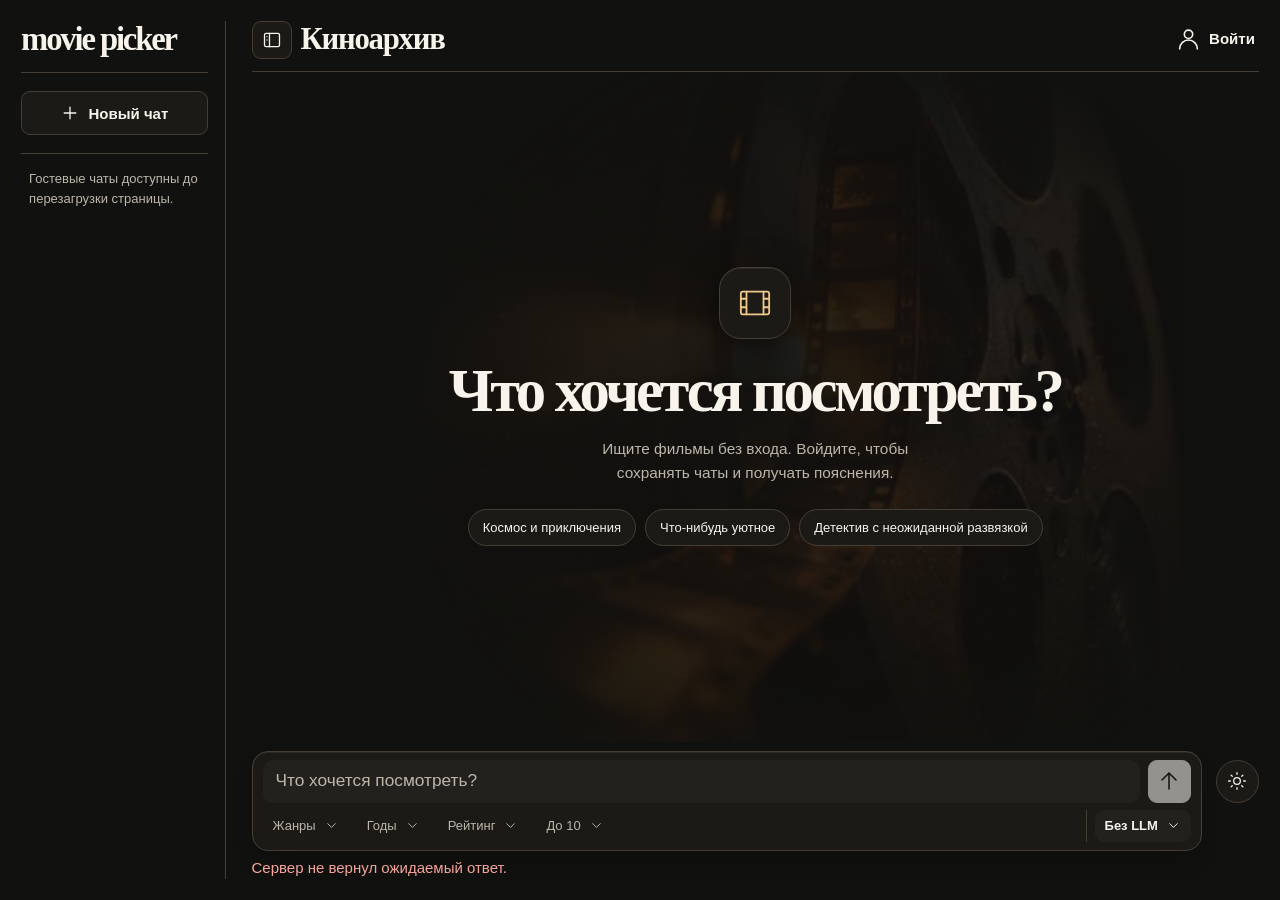
==== commit c2e021ad: "[front:feat]: add illuminated DVD shelves Show full-size DVD covers on hover or tap in recommendatio" ====
--- a/frontend/index.html
+++ b/frontend/index.html
@@ -2,13 +2,13 @@
 <html lang="ru">
 <head>
   <meta charset="utf-8">
-  <meta name="viewport" content="width=device-width, initial-scale=1">
+  <meta name="viewport" content="width=device-width, initial-scale=1, viewport-fit=cover, interactive-widget=resizes-content">
   <meta name="theme-color" content="#11110f">
   <meta name="description" content="Найдите фильм под своё настроение в Movie Picker.">
   <title>Movie Picker</title>
   <link rel="icon" href="./favicon.svg" type="image/svg+xml">
-  <link rel="stylesheet" href="./styles.css?v=5">
-  <script type="module" src="./app.js?v=5"></script>
+  <link rel="stylesheet" href="./styles.css?v=10">
+  <script type="module" src="./app.js?v=10"></script>
 </head>
 <body>
   <svg class="icon-library" xmlns="http://www.w3.org/2000/svg" aria-hidden="true">
@@ -16,7 +16,6 @@
     <symbol id="i-up" viewBox="0 0 24 24"><path d="M12 20V4m-7 7 7-7 7 7"/></symbol>
     <symbol id="i-left" viewBox="0 0 24 24"><path d="M20 12H4m7-7-7 7 7 7"/></symbol>
     <symbol id="i-right" viewBox="0 0 24 24"><path d="M4 12h16m-7-7 7 7-7 7"/></symbol>
-    <symbol id="i-chevron" viewBox="0 0 24 24"><path d="m9 5 7 7-7 7"/></symbol>
     <symbol id="i-down" viewBox="0 0 24 24"><path d="m6 9 6 6 6-6"/></symbol>
     <symbol id="i-close" viewBox="0 0 24 24"><path d="m6 6 12 12M6 18 18 6"/></symbol>
     <symbol id="i-check" viewBox="0 0 24 24"><path d="m5 12 4 4L19 6"/></symbol>
@@ -27,6 +26,7 @@
     <symbol id="i-eye-off" viewBox="0 0 24 24"><path d="M3 3l18 18M9 6.5c1-.4 2-.5 3-.5 6 0 9.5 6 9.5 6a16 16 0 0 1-2.5 3M15 17.5c-1 .4-2 .5-3 .5-6 0-9.5-6-9.5-6a16 16 0 0 1 3.2-3.6"/></symbol>
     <symbol id="i-bookmark" viewBox="0 0 24 24"><path d="M6 4h12v16l-6-4-6 4V4Z"/></symbol>
     <symbol id="i-film" viewBox="0 0 24 24"><rect x="2" y="4" width="20" height="16" rx="1.5"/><path d="M6 4v16m12-16v16M2 9h4m-4 6h4m12-6h4m-4 6h4"/></symbol>
+    <symbol id="i-sidebar" viewBox="0 0 24 24"><rect x="3" y="4" width="18" height="16" rx="2"/><path d="M9 4v16m-3-12h0m0 4h0"/></symbol>
     <symbol id="i-more" viewBox="0 0 24 24"><circle cx="5" cy="12" r="1"/><circle cx="12" cy="12" r="1"/><circle cx="19" cy="12" r="1"/></symbol>
     <symbol id="i-like" viewBox="0 0 24 24"><path d="M8 10V6l3-4c1 0 2 1 2 2v4h5a2 2 0 0 1 2 2.5l-1.5 7A2 2 0 0 1 16.5 19H8M4 10h4v10H4z"/></symbol>
     <symbol id="i-dislike" viewBox="0 0 24 24"><path d="M8 14v4l3 4c1 0 2-1 2-2v-4h5a2 2 0 0 0 2-2.5l-1.5-7A2 2 0 0 0 16.5 5H8M4 4h4v10H4z"/></symbol>
@@ -35,23 +35,35 @@
   </svg>
 
   <a class="skip-link" href="#workspace">К основному содержанию</a>
-  <div class="app-shell">
-    <aside class="sidebar" aria-label="Чаты">
-      <div class="sidebar-header">
+  <div class="app-shell" id="app-shell">
+    <aside class="sidebar" id="desktop-sidebar" aria-label="Чаты">
+      <div class="sidebar-header" id="sidebar-header">
         <a class="brand" href="./" aria-label="Movie Picker — новый чат">movie picker</a>
         <button class="button new-chat" id="new-chat" type="button"><svg class="icon" aria-hidden="true"><use href="#i-plus"/></svg>Новый чат</button>
-        <button class="button icon-button chats-toggle" id="chats-toggle" type="button" aria-label="Чаты" aria-expanded="false" aria-controls="chat-nav"><svg class="icon" aria-hidden="true"><use href="#i-down"/></svg></button>
-      </div>
-      <nav class="chat-nav" id="chat-nav" aria-label="История чатов">
-        <p class="sidebar-note" id="chats-note">Гостевые чаты доступны до перезагрузки страницы.</p>
-        <ul class="chat-list" id="chat-list"></ul>
-      </nav>
+        <button class="button icon-button chats-toggle" id="chats-toggle" type="button" aria-label="Открыть историю чатов" aria-expanded="false" aria-controls="chat-drawer"><svg class="icon" aria-hidden="true"><use href="#i-sidebar"/></svg></button>
+      </div>
+      <div class="chat-scrim" id="chat-scrim" aria-hidden="true"></div>
+      <div class="chat-drawer" id="chat-drawer">
+        <header class="chat-drawer-header">
+          <h2 id="chat-drawer-title">Чаты</h2>
+          <button class="button icon-button" id="chats-close" type="button" aria-label="Закрыть историю чатов"><svg class="icon" aria-hidden="true"><use href="#i-close"/></svg></button>
+        </header>
+        <nav class="chat-nav" id="chat-nav" aria-label="История чатов">
+          <p class="sidebar-note" id="chats-note">Гостевые чаты доступны до перезагрузки страницы.</p>
+          <ul class="chat-list" id="chat-list"></ul>
+        </nav>
+      </div>
     </aside>
 
     <main class="workspace" id="workspace" tabindex="-1">
-      <header class="workspace-header">
-        <h1 id="workspace-title">Киноархив</h1>
+      <header class="workspace-header" id="workspace-header">
+        <div class="workspace-leading">
+          <button class="button icon-button sidebar-toggle" id="sidebar-toggle" type="button" aria-label="Свернуть историю чатов" title="Свернуть историю чатов" aria-expanded="true" aria-controls="desktop-sidebar"><svg class="icon" aria-hidden="true"><use href="#i-sidebar"/></svg></button>
+          <button class="button icon-button header-new-chat" id="header-new-chat" type="button" aria-label="Новый чат" title="Новый чат"><svg class="icon" aria-hidden="true"><use href="#i-plus"/></svg></button>
+          <h1 id="workspace-title">Киноархив</h1>
+        </div>
         <div class="workspace-nav">
+          <span id="mobile-theme-slot"></span>
           <button id="my-movies" class="nav-link" type="button" aria-pressed="false" hidden>Мои фильмы</button>
           <button class="nav-link sign-in" id="auth-open" type="button" disabled><svg class="icon" aria-hidden="true"><use href="#i-user"/></svg>Войти</button>
           <details class="popover profile" id="profile" hidden>
@@ -86,7 +98,10 @@
         <div class="collection-panel" id="collection-panel" role="tabpanel" aria-labelledby="tab-wanted" tabindex="0">
           <div class="collection-index">
             <div class="collection-feedback" id="collection-feedback"></div>
-            <ul class="collection-list" id="collection-list" aria-label="Фильмы"></ul>
+            <div class="dvd-display" id="collection-display" hidden>
+              <span class="dvd-lamp" aria-hidden="true"></span>
+              <div class="collection-list dvd-shelf" id="collection-list" role="group" aria-label="Фильмы"></div>
+            </div>
             <nav class="collection-pagination" id="collection-pagination" aria-label="Страницы списка" hidden>
               <button class="button icon-button" id="collection-prev" type="button" aria-label="Предыдущая страница"><svg class="icon" aria-hidden="true"><use href="#i-left"/></svg></button>
               <span id="collection-page"></span>
--- a/frontend/styles.css
+++ b/frontend/styles.css
@@ -12,6 +12,12 @@
   --soft-rule: #443e34;
   --accent: #f1ca89;
   --accent-wash: #f1ca8918;
+  --lamp-core: #ffd49a9c;
+  --lamp-falloff: #d78a4560;
+  --wall-shade: #15100bd9;
+  --wall-wash: #21160aa8;
+  --shelf-edge: #ae7950;
+  --shelf-wood: #2a1408b0;
   --highlight: #ffffff12;
   --error: #ffaaa1;
   --shade: #0009;
@@ -36,6 +42,12 @@
   --soft-rule: #cfc3b2;
   --accent: #745019;
   --accent-wash: #92622115;
+  --lamp-core: #ffe4afc7;
+  --lamp-falloff: #e9a96c5c;
+  --wall-shade: #f6f3edd4;
+  --wall-wash: #fff2dfcf;
+  --shelf-edge: #c39164;
+  --shelf-wood: #774a2a55;
   --highlight: #ffffff9e;
   --error: #9e2825;
   --shade: #38241325;
@@ -156,6 +168,8 @@
 }
 .new-chat { width: 100%; min-height: 44px; margin: 18px 0; font-size: 15px; font-weight: 600; }
 .chats-toggle { display: none; }
+.chat-scrim, .chat-drawer-header { display: none; }
+.chat-drawer { display: flex; min-height: 0; flex-direction: column; }
 .chat-nav {
   min-height: 0;
   overflow-y: auto;
@@ -209,6 +223,14 @@
   padding-bottom: 12px;
   border-bottom: 1px solid var(--soft-rule);
 }
+.workspace-leading {
+  display: flex;
+  min-width: 0;
+  align-items: center;
+  gap: 9px;
+}
+.workspace-leading .icon-button { flex: none; }
+.header-new-chat { display: none; }
 .workspace-header h1 {
   overflow: hidden;
   font-size: clamp(24px, 2.4vw, 36px);
@@ -218,6 +240,7 @@
   white-space: nowrap;
 }
 .workspace-nav { display: flex; min-width: max-content; align-items: center; gap: clamp(8px, 1.3vw, 24px); }
+#mobile-theme-slot:empty { display: none; }
 .nav-link {
   display: inline-flex;
   min-height: 38px;
@@ -318,59 +341,231 @@
 }
 .turn-status { display: flex; align-items: center; gap: 10px; margin: 18px 0; color: var(--muted); }
 .recommendation { min-width: 0; }
-.recommendation-heading {
+.strip-controls {
+  position: absolute;
+  z-index: 3;
+  inset-block-start: 10px;
+  inset-inline-end: 10px;
   display: flex;
-  align-items: center;
-  justify-content: space-between;
-  gap: 10px;
-  margin-bottom: 8px;
-}
-.recommendation-heading h2 {
-  color: var(--muted);
-  font-size: clamp(13px, 1.2vw, 17px);
-  line-height: 1.25;
-  font-weight: 600;
-}
-.recommendation[data-mode="generated"] .recommendation-heading h2 { color: var(--accent); }
-.strip-controls { display: flex; flex: none; gap: 8px; }
-.strip-controls .button { min-height: 34px; }
+  gap: 6px;
+}
+.strip-controls .button {
+  min-height: 34px;
+  min-width: 36px;
+  border-radius: 9px;
+  background: var(--surface);
+}
 .result-notes { margin: 0 0 8px; padding-inline-start: 20px; color: var(--muted); font-size: 14px; }
 .empty-results { margin: 12px 0; }
 
-.filmstrip {
-  --perforation: linear-gradient(90deg, currentColor 8px, transparent 8px);
-  display: grid;
-  grid-auto-flow: column;
-  grid-auto-columns: max(150px, calc((100% - 24px) / 4));
-  gap: 8px;
+.dvd-display {
+  --lamp-width: clamp(125px, 18.5vw, 224px);
+  --lighting-space: clamp(71px, 8vw, 105px);
+  --shelf-depth: 22px;
+  position: relative;
+  isolation: isolate;
+  min-width: 0;
+}
+.dvd-display::before, .dvd-display::after {
+  position: absolute;
+  inset-inline: 0;
+  z-index: -1;
+  pointer-events: none;
+  content: "";
+}
+.dvd-display::before {
+  inset-block: 0 var(--shelf-depth);
+  border-radius: 12px 12px 0 0;
+  background:
+    radial-gradient(ellipse 26% 46% at 50% 23%, var(--lamp-core) 0%, var(--lamp-falloff) 50%, transparent 100%),
+    radial-gradient(ellipse at 50% 31%, transparent 28%, var(--wall-shade) 100%),
+    linear-gradient(var(--wall-wash), var(--wall-wash)),
+    var(--dvd-wall-art, none) center / cover var(--panel);
+  mask-image:
+    linear-gradient(90deg, transparent, #000 10% 90%, transparent),
+    linear-gradient(180deg, transparent, #000 13% 100%);
+  mask-composite: intersect;
+}
+.dvd-display::after {
+  inset-block-end: 0;
+  height: var(--shelf-depth);
+  border-top: 2px solid var(--shelf-edge);
+  border-radius: 3px 3px 5px 5px;
+  background:
+    linear-gradient(0deg, var(--shelf-wood), transparent 84%),
+    radial-gradient(ellipse at 48% 0, #ffbc7866, transparent 60%),
+    var(--dvd-wood-art, none) center / cover #4b2c18;
+  box-shadow: 0 9px 16px -5px var(--shade);
+}
+.dvd-lamp {
+  position: absolute;
+  inset-block-start: 0;
+  inset-inline-start: 50%;
+  z-index: 2;
+  width: var(--lamp-width);
+  aspect-ratio: 2.35;
+  translate: -50% 0;
+  background: var(--dvd-lamp-art, none) center / contain no-repeat;
+  filter: drop-shadow(0 5px 7px #180d09a0);
+  pointer-events: none;
+}
+.dvd-shelf {
+  --case-height: clamp(185px, min(31vw, 37.5dvh), 338px);
+  --case-width: calc(var(--case-height) * 2 / 3);
+  --spine-width: clamp(43px, 5vw, 62px);
+  display: flex;
+  align-items: flex-end;
+  justify-content: flex-start;
+  justify-content: safe center;
+  gap: clamp(7px, 1.1vw, 14px);
   min-width: 0;
   overflow-x: auto;
-  padding: 14px 7px 5px;
-  border: 1px solid var(--rule);
-  border-radius: 12px;
-  background:
-    linear-gradient(90deg, var(--rule) 8px, transparent 8px) 8px 5px / 22px 5px repeat-x,
-    linear-gradient(180deg, var(--surface), var(--panel));
-  box-shadow: inset 0 1px var(--highlight), 0 12px 26px -20px var(--shade);
+  overflow-y: hidden;
+  padding: var(--lighting-space) 15px var(--shelf-depth);
   scroll-behavior: smooth;
   overscroll-behavior-inline: contain;
   scrollbar-color: var(--soft-rule) transparent;
   scrollbar-width: thin;
 }
-.filmstrip-frame {
-  --frame-label: clamp(13px, 1.15vw, 17px);
+.dvd-case {
+  --case-angle: 90deg;
+  --case-lift: 0px;
+  --case-plastic: #4a3a2b;
+  --shadow-lean: 12deg;
   position: relative;
+  flex: 0 0 var(--spine-width);
   min-width: 0;
-  align-self: start;
+  height: var(--case-height);
   border-radius: 6px;
-  text-align: center;
+  perspective: 900px;
+  transition: flex-basis var(--reveal) var(--ease);
+}
+.dvd-case:nth-child(-n + 3) { --shadow-lean: -12deg; }
+.dvd-case::before {
+  position: absolute;
+  inset: 8% 1px 0;
+  z-index: -1;
+  border-radius: 10px;
+  background: linear-gradient(0deg, #080503b3, #0b08066b 70%, transparent);
+  transform: skewX(var(--shadow-lean));
+  transform-origin: bottom;
+  filter: blur(8px);
+  pointer-events: none;
+  content: "";
+}
+.dvd-case[aria-pressed="true"] {
+  --case-angle: 0deg;
+  --case-lift: -8px;
+  z-index: 1;
+  flex-basis: var(--case-width);
+}
+.dvd-case-body {
+  position: absolute;
+  inset: 0 auto 0 0;
+  width: var(--case-width);
+  transform: translateY(var(--case-lift)) rotateY(var(--case-angle));
+  transform-origin: left center;
+  transform-style: preserve-3d;
+  transition: transform var(--reveal) var(--ease);
+  pointer-events: none;
+}
+.dvd-case-front, .dvd-case-spine {
+  position: absolute;
+  overflow: hidden;
+  border: 1px solid #ffdfb08c;
+  border-radius: 7px;
+  backface-visibility: hidden;
+  box-shadow: 5px 6px 13px var(--shade), inset 0 0 0 2px #fff2;
+}
+.dvd-case-front {
+  inset: 0;
+  background: linear-gradient(135deg, #4b4139, #25201c 43%, #14120f);
+}
+.dvd-case[aria-pressed="true"] .dvd-case-front {
+  border-color: var(--accent);
+  box-shadow: 0 0 12px #ffb65a45, 6px 10px 18px var(--shade), inset 0 0 0 2px #fff3;
+}
+.dvd-case[aria-pressed="true"] .dvd-case-front::after {
+  position: absolute;
+  inset: 0;
+  background: linear-gradient(115deg, #fff0 35%, #fff3 50%, #fff0 65%) right / 260% 100% no-repeat;
+  animation: film-exposure var(--reveal) var(--ease);
+  content: "";
+}
+.dvd-case-front .archive-frame, .dvd-poster {
+  position: absolute;
+  inset: 5px;
+  border-radius: 4px;
+}
+.dvd-poster { background: var(--dvd-posters) var(--poster-position) / 500% 200% no-repeat; }
+.dvd-case[data-movie-id="157336"] { --poster-position: 0% 0%; }
+.dvd-case[data-movie-id="286217"] { --poster-position: 25% 0%; }
+.dvd-case[data-movie-id="49047"] { --poster-position: 50% 0%; }
+.dvd-case[data-movie-id="1272"] { --poster-position: 75% 0%; }
+.dvd-case[data-movie-id="17431"] { --poster-position: 100% 0%; }
+.dvd-case[data-movie-id="62"] { --poster-position: 0% 100%; }
+.dvd-case[data-movie-id="568"] { --poster-position: 25% 100%; }
+.dvd-case[data-movie-id="13475"] { --poster-position: 50% 100%; }
+.dvd-case[data-movie-id="54138"] { --poster-position: 75% 100%; }
+.dvd-case[data-movie-id="188927"] { --poster-position: 100% 100%; }
+.dvd-case-spine {
+  inset: 0 auto 0 0;
+  display: grid;
+  place-items: center;
+  width: var(--spine-width);
+  padding: 9px 0;
+  background:
+    linear-gradient(180deg, #fff3 0 2px, transparent 2px calc(100% - 3px), #0005 calc(100% - 3px)),
+    linear-gradient(90deg, #fff4, #fff0 16%, #0000 64%, #0009),
+    var(--case-plastic);
+  color: #fff4df;
+  transform: rotateY(-90deg);
+  transform-origin: left center;
+}
+.dvd-case-spine::before, .dvd-case-spine::after {
+  position: absolute;
+  inset-inline: 13%;
+  height: 7px;
+  border: 1px solid #fff4;
+  border-radius: 2px;
+  background: linear-gradient(180deg, #fff3, #0003);
+  content: "";
+}
+.dvd-case-spine::before { inset-block-start: 2px; }
+.dvd-case-spine::after { inset-block-end: 2px; }
+.dvd-case:has([data-scene="observatory"], [data-scene="orbit"]) { --case-plastic: #304955; }
+.dvd-case:has([data-scene="moon"], [data-scene="hangar"]) { --case-plastic: #383e5a; }
+.dvd-case:has([data-scene="street"], [data-scene="corridor"]) { --case-plastic: #243c44; }
+.dvd-case:has([data-scene="diner"], [data-scene="records"]) { --case-plastic: #75422e; }
+.dvd-case:has([data-scene="mountain"], [data-scene="road"]) { --case-plastic: #47513a; }
+.dvd-case:has([data-scene="station"]) { --case-plastic: #6a4b33; }
+.dvd-case[data-movie-id="157336"] { --case-plastic: #454d59; }
+.dvd-case[data-movie-id="286217"] { --case-plastic: #803f26; }
+.dvd-case[data-movie-id="49047"] { --case-plastic: #283947; }
+.dvd-case[data-movie-id="1272"] { --case-plastic: #74461e; }
+.dvd-spine-title {
+  writing-mode: vertical-rl;
+  rotate: 180deg;
+  max-inline-size: calc(var(--case-height) - 21px);
+  overflow: hidden;
+  font: 600 clamp(13px, 1.6vw, 19px)/1.16 var(--body-font);
+  text-overflow: ellipsis;
+  white-space: nowrap;
+}
+.dvd-cover-title {
+  overflow-wrap: anywhere;
+  margin-bottom: 5px;
+  color: #fff8ef;
+  text-align: start;
+  font: 700 clamp(14px, 1.7vw, 21px)/1.08 var(--body-font);
+  text-shadow: 0 2px 5px #000;
 }
 .filmstrip-frame:nth-child(-n + 5) { animation: reveal var(--reveal) var(--ease) both; }
 .filmstrip-frame:nth-child(2) { animation-delay: var(--stagger); }
 .filmstrip-frame:nth-child(3) { animation-delay: calc(var(--stagger) * 2); }
 .filmstrip-frame:nth-child(4) { animation-delay: calc(var(--stagger) * 3); }
 .filmstrip-frame:nth-child(5) { animation-delay: calc(var(--stagger) * 4); }
-.filmstrip-frame:focus-visible { outline-offset: 1px; }
+.dvd-case:focus-visible { outline-offset: 3px; z-index: 2; }
 .archive-frame {
   --scene-position: 100% 33.333%;
   display: flex;
@@ -383,11 +578,9 @@
   overflow: hidden;
   border: 1px solid #eadcc780;
   border-radius: 7px;
-  aspect-ratio: 1.67 / 1;
   padding: clamp(6px, .85vw, 12px);
   background: #40352b;
   color: #fff5e5;
-  transition: border-color var(--quick) var(--ease), filter var(--reveal) var(--ease);
 }
 .archive-frame[data-scene="observatory"] { --scene-position: 0% 0%; }
 .archive-frame[data-scene="street"] { --scene-position: 50% 0%; }
@@ -403,13 +596,13 @@
 .archive-frame::before {
   position: absolute;
   z-index: -2;
-  top: 50%;
-  inset-inline: 0;
+  inset-block: 0;
+  left: 50%;
+  height: 100%;
   aspect-ratio: 1;
-  translate: 0 -50%;
+  translate: -50% 0;
   background: var(--scene-sheet) var(--scene-position) / 300% 400%;
   content: "";
-  transition: scale var(--reveal) var(--ease);
 }
 .archive-frame::after {
   position: absolute;
@@ -430,48 +623,11 @@
   font-variant-numeric: tabular-nums;
 }
 .archive-frame .icon { width: 23px; height: 23px; stroke-width: 1.2; }
-.filmstrip-frame .archive-frame { max-height: clamp(124px, 26vh, 228px); }
-.filmstrip-frame:hover .archive-frame { border-color: #fff; filter: brightness(1.13); }
-.filmstrip-frame:hover .archive-frame::before, .collection-row:hover .archive-frame::before { scale: 1.055; }
-.filmstrip-frame[aria-pressed="true"] .archive-frame {
-  border-color: var(--accent);
-  box-shadow: inset 0 0 0 1px var(--accent);
-}
-.filmstrip-frame[aria-pressed="true"] .archive-frame::after {
-  animation: film-exposure var(--reveal) var(--ease);
-}
-.filmstrip-title {
-  display: block;
-  margin: 12px auto 1px;
-  overflow: hidden;
-  padding: 4px 6px;
-  border-radius: 5px;
-  font-size: var(--frame-label);
-  font-weight: 600;
-  line-height: 1.2;
-  text-overflow: ellipsis;
-  white-space: nowrap;
-  transition: color var(--quick) var(--ease), background-color var(--quick) var(--ease);
-}
-.filmstrip-frame::after {
-  position: absolute;
-  bottom: calc(1.2em + 12px);
-  inset-inline: 0;
-  height: 5px;
-  color: var(--rule);
-  background: var(--perforation) 1px / 22px 5px repeat-x;
-  content: "";
-  font-size: var(--frame-label);
-  pointer-events: none;
-}
-.filmstrip-frame[aria-pressed="true"] .filmstrip-title { background: var(--accent-wash); color: var(--accent); }
 
 .recommendation-details {
   margin-top: 12px;
-  padding: 12px 14px 9px;
-  border: 1px solid var(--soft-rule);
-  border-radius: 12px;
-  background: var(--panel);
+  padding: 8px 14px 10px;
+  background: radial-gradient(ellipse at 48% 0, var(--accent-wash), transparent 72%);
 }
 .movie-description { min-width: 0; }
 .movie-description, .recommendation-actions { animation: reveal var(--reveal) var(--ease) both; }
@@ -490,6 +646,8 @@
 .movie-explanation h4 { color: var(--accent); }
 .movie-actions { display: flex; flex-wrap: wrap; gap: 8px; }
 .recommendation-actions { justify-content: flex-end; margin-top: 7px; }
+.recommendation-actions .movie-action { border-color: var(--rule); }
+.recommendation-action-label { display: none; }
 .movie-action[aria-pressed="true"] { border-width: 2px; border-color: var(--ink); font-weight: 700; }
 .movie-action[aria-pressed="true"] .icon { fill: currentColor; }
 
@@ -636,57 +794,26 @@
 .tab-count { font-size: .82em; opacity: .8; }
 .tab-count:empty { display: none; }
 .collection-panel {
-  display: grid;
   min-height: 0;
-  grid-template-columns: minmax(0, 45fr) minmax(0, 55fr);
   overflow: auto;
   padding-top: 12px;
   scrollbar-width: thin;
   scrollbar-color: var(--soft-rule) transparent;
 }
-.collection-index {
-  min-width: 0;
-  padding-inline-end: clamp(10px, 1.3vw, 22px);
-  border-inline-end: 1px solid var(--soft-rule);
-}
 .collection-feedback:not(:empty) { padding: 8px 4px; }
 .collection-feedback .button { margin-top: 8px; }
-.collection-list { padding: 0; list-style: none; }
-.collection-list li { padding-block: 5px; border-bottom: 1px solid var(--soft-rule); }
-.collection-row {
-  display: grid;
-  width: 100%;
-  min-width: 0;
-  grid-template-columns: clamp(62px, 6.5vw, 96px) minmax(0, 1fr) auto;
+.collection-pagination { display: flex; align-items: center; justify-content: center; gap: 12px; padding-block: 12px; }
+.collection-detail { min-width: 0; padding-block: 13px 14px; }
+.collection-placeholder {
+  display: flex;
   align-items: center;
-  gap: 11px;
-  padding: 7px 5px;
-  border: 1px solid transparent;
-  border-radius: 8px;
-  text-align: start;
-  transition: background-color var(--quick) var(--ease), border-color var(--quick) var(--ease);
-}
-.collection-row:hover { background: var(--surface); }
-.collection-row[aria-current] { border-color: var(--rule); background: var(--surface); box-shadow: inset 2px 0 var(--accent); }
-.collection-row > .icon { width: 16px; }
-.collection-row-copy { display: grid; gap: 4px; min-width: 0; }
-.collection-row-copy strong {
-  font-size: clamp(16px, 1.55vw, 22px);
-  line-height: 1.13;
-  overflow-wrap: anywhere;
-}
-.collection-row-copy small { color: var(--muted); font-size: 14px; }
-.row-frame { min-width: 0; width: 100%; padding: 6px; aspect-ratio: 1 / 1; }
-.row-frame .frame-year { padding: 2px 3px; font-size: 10px; }
-.collection-pagination { display: flex; align-items: center; justify-content: center; gap: 12px; padding-block: 12px; }
-.collection-detail { min-width: 0; padding-inline-start: clamp(12px, 1.5vw, 26px); padding-bottom: 14px; }
-.collection-placeholder { display: grid; min-height: min(560px, 62dvh); place-content: center; justify-items: center; gap: 12px; }
-.collection-placeholder .icon { width: 68px; height: 68px; color: var(--accent); stroke-width: 1.15; }
-.collection-placeholder p { font-size: clamp(19px, 2vw, 26px); }
-.collection-movie { padding: 7px 5px 0 0; }
-.collection-movie .detail-frame { width: 100%; max-height: 255px; margin-bottom: 12px; aspect-ratio: 2 / 1; }
-.detail-frame .frame-year { font-size: 15px; }
-.collection-movie .movie-overview { margin-top: 10px; padding-top: 8px; border-top: 1px solid var(--soft-rule); }
+  justify-content: center;
+  gap: 9px;
+  min-height: 70px;
+  color: var(--muted);
+}
+.collection-placeholder .icon { color: var(--accent); }
+.collection-movie { padding: 13px 14px; border: 1px solid var(--soft-rule); border-radius: 12px; background: var(--panel); }
 .collection-actions { margin-top: 14px; padding-top: 11px; border-top: 1px solid var(--soft-rule); }
 .collection-actions .button { font-size: 15px; }
 .movie-menu { margin-inline-start: auto; }
@@ -701,7 +828,6 @@
   text-align: start;
 }
 .movie-menu-panel .button + .button { border-top-color: var(--soft-rule); }
-.collection-back { display: none; }
 .collection-dock { padding-top: 0; border-top: 1px solid var(--soft-rule); }
 .collection-dock .theme-toggle { width: 38px; min-width: 38px; min-height: 38px; margin-top: 7px; }
 .collection-dock .dock-error { align-self: center; grid-row: 1; grid-column: 1; }
@@ -757,8 +883,8 @@
 }
 @keyframes fade-in { from { opacity: 0; } to { opacity: 1; } }
 @keyframes film-exposure {
-  from { background-position: left, center; }
-  to { background-position: right, center; }
+  from { background-position: left; }
+  to { background-position: right; }
 }
 @keyframes theme-icon {
   from { opacity: .35; rotate: -35deg; scale: .8; }
@@ -766,7 +892,6 @@
 }
 
 @media (max-width: 1100px) {
-  .filmstrip { grid-auto-columns: max(158px, calc((100% - 16px) / 3)); }
   .filter-bar { gap: 4px; }
   .filter-toggle { padding-inline: 6px; }
 }
@@ -774,66 +899,182 @@
 @media (max-width: 850px) {
   .app-shell { grid-template-columns: 154px minmax(0, 1fr); }
   .brand { font-size: 25px; }
-  .filmstrip { grid-auto-columns: max(152px, calc((100% - 13px) / 2.6)); }
 }
 
 @media (max-width: 720px) {
-  .app-shell { grid-template-columns: minmax(0, 1fr); grid-template-rows: auto minmax(0, 1fr); row-gap: 9px; }
+  .app-shell {
+    position: fixed;
+    inset: var(--mobile-top, 0) 0 auto;
+    height: var(--mobile-height, 100dvh);
+    grid-template-columns: minmax(0, 1fr);
+    grid-template-rows: auto minmax(0, 1fr);
+    row-gap: 9px;
+    padding: max(10px, env(safe-area-inset-top)) max(10px, env(safe-area-inset-right))
+      max(9px, env(safe-area-inset-bottom)) max(10px, env(safe-area-inset-left));
+  }
   .sidebar { padding: 0; border: 0; }
+  .sidebar-toggle { display: none; }
+  .sidebar-header, .workspace-header, .chat-drawer { touch-action: pan-y pinch-zoom; }
   .sidebar-header { display: flex; align-items: center; gap: 7px; }
   .brand { margin-inline-end: auto; padding: 0; border: 0; }
   .new-chat { min-height: 37px; width: auto; margin: 0; padding: 3px 7px; font-size: 15px; }
   .new-chat .icon { width: 16px; }
-  .chats-toggle { display: inline-flex; min-width: 34px; min-height: 37px; padding: 2px; }
-  .chats-toggle .icon { width: 16px; }
-  .chats-toggle[aria-expanded="true"] .icon { rotate: 180deg; }
-  .chat-nav { display: none; max-height: 25dvh; margin-top: 7px; }
-  .sidebar-header:has(.chats-toggle[aria-expanded="true"]) + .chat-nav { display: block; }
+  .chats-toggle { display: inline-flex; min-width: 44px; min-height: 44px; padding: 4px; }
+  .chats-toggle .icon { width: 20px; }
+  .chat-scrim {
+    position: absolute;
+    z-index: 7;
+    inset: 0;
+    display: block;
+    visibility: hidden;
+    background: #0009;
+    opacity: 0;
+    transition: opacity var(--reveal) var(--ease), visibility 0s linear var(--reveal);
+    pointer-events: none;
+  }
+  .chat-drawer {
+    position: absolute;
+    z-index: 8;
+    inset: 0 auto 0 0;
+    visibility: hidden;
+    width: min(84vw, 320px);
+    padding: max(12px, env(safe-area-inset-top)) 13px max(12px, env(safe-area-inset-bottom));
+    border-inline-end: 1px solid var(--rule);
+    border-radius: 0 16px 16px 0;
+    background: var(--panel);
+    box-shadow: 14px 0 30px var(--shade);
+    translate: -105% 0;
+    transition: translate var(--reveal) var(--ease), visibility 0s linear var(--reveal);
+    pointer-events: none;
+  }
+  .chats-open .chat-scrim, .chats-open .chat-drawer {
+    visibility: visible;
+    transition-delay: 0s;
+    pointer-events: auto;
+  }
+  .chats-open .chat-scrim { opacity: 1; }
+  .chats-open .chat-drawer { translate: var(--drawer-drag, 0px) 0; }
+  .chats-dragging .chat-drawer { transition: none; }
+  .chat-drawer-header {
+    display: flex;
+    flex: none;
+    align-items: center;
+    justify-content: space-between;
+    gap: 9px;
+    padding: 0 0 12px 7px;
+  }
+  .chat-drawer-header h2 { font: 700 25px/1.12 var(--body-font); }
+  .chat-drawer-header button { min-width: 44px; min-height: 44px; }
+  .chat-drawer .chat-nav { flex: 1; overscroll-behavior: contain; touch-action: pan-y pinch-zoom; }
+  .chat-drawer .chat-link { min-height: 44px; }
+  .chats-open .chat-list li:nth-child(-n + 5) { animation: reveal var(--reveal) var(--ease) both; }
+  .chats-open .chat-list li:nth-child(2) { animation-delay: var(--stagger); }
+  .chats-open .chat-list li:nth-child(3) { animation-delay: calc(2 * var(--stagger)); }
   .workspace-header { min-height: 40px; align-items: center; gap: 10px; padding-bottom: 7px; }
-  .workspace-nav { font-size: 14px; }
+  .workspace-nav { gap: 6px; font-size: 14px; }
   .sign-in, .profile-button { min-height: 35px; }
   .profile-button { width: 35px; min-width: 35px; }
   .chat-turn { padding-inline: 1px; }
+  .user-message { animation-name: mobile-message-in; }
   .welcome { padding: 20px 5px; }
   .welcome-film { width: 52px; height: 52px; margin-bottom: 12px; padding: 12px; border-radius: 15px; }
   .suggestions { margin-top: 13px; }
   .suggestions .button { min-height: 31px; padding: 3px 7px; font-size: 13px; }
-  .filmstrip { grid-auto-columns: max(138px, calc((100% - 8px) / 2.4)); }
-  .filmstrip-frame { --frame-label: 13px; }
-  .composer-dock { gap: 0 7px; }
+  .is-writing .welcome { min-height: 0; padding-block: 14px; }
+  .is-writing .welcome-film, .is-writing #welcome-note, .is-writing .suggestions { display: none; }
+  .is-writing .welcome h2 { font-size: 24px; }
+  .is-writing .welcome::before { opacity: 0; }
+  .dvd-display {
+    --lamp-width: clamp(106px, 32vw, 144px);
+    --lighting-space: 63px;
+    --shelf-depth: 15px;
+  }
+  .dvd-shelf {
+    --case-height: clamp(153px, min(50vw, 47dvh), 216px);
+    --spine-width: 46px;
+    padding-inline: 10px;
+  }
+  .recommendation-details > .movie-description { animation-name: mobile-movie-in; }
+  .composer-dock { grid-template-columns: minmax(0, 1fr); gap: 0; }
   .composer { gap: 4px; padding: 5px; }
-  .theme-toggle { width: 36px; min-width: 36px; min-height: 40px; margin-top: 5px; }
-  .composer-input textarea { min-height: 40px; padding: 8px; }
-  .composer-input .send-button { width: 38px; min-width: 38px; height: 40px; padding: 4px; }
+  .workspace-nav .theme-toggle {
+    width: 40px;
+    min-width: 40px;
+    min-height: 40px;
+    margin: 0;
+    border-color: transparent;
+    background: transparent;
+  }
+  .composer-input textarea { min-height: 44px; padding: 8px; font-size: max(16px, 1em); }
+  .composer-input .send-button { width: 44px; min-width: 44px; height: 44px; padding: 4px; }
+  .is-writing .composer-input textarea { max-height: min(132px, calc(var(--mobile-height, 100dvh) * .29)); }
   .filter-bar { position: relative; gap: 1px; }
   .filter-bar details.popover { position: static; }
   .filter-toggle { padding: 2px 4px; gap: 2px; font-size: 14px; }
   .filter-toggle .icon { width: 12px; height: 12px; }
   .mode-popover { padding-inline-start: 4px; }
   .collection-tabs { gap: 7px; padding: 10px 0; }
-  .collection-panel { grid-template-columns: minmax(0, 1fr); align-content: start; }
-  .collection-panel.has-selection .collection-index { display: none; }
-  .collection-index { padding: 0; border: 0; }
-  .collection-detail { padding: 10px 1px; }
-  .collection-placeholder { min-height: 140px; }
-  .collection-placeholder .icon { width: 40px; height: 40px; }
-  .collection-back { display: inline-flex; }
-  .collection-row { grid-template-columns: 59px minmax(0, 1fr) auto; }
-  .collection-movie .detail-frame { max-height: 200px; }
-  .collection-dock .theme-toggle { min-height: 34px; }
+  .collection-detail { padding-block: 10px; }
+  .auth-dialog, .confirm-dialog { max-height: calc(var(--mobile-height, 100dvh) - 22px); overflow: auto; }
+}
+
+@media (width > 720px) {
+  .app-shell.sidebar-collapsed { grid-template-columns: minmax(0, 1fr); }
+  .sidebar-collapsed .sidebar { display: none; }
+  .sidebar-collapsed .header-new-chat { display: inline-flex; }
+}
+
+@media (min-width: 1000px) {
+  .user-message {
+    margin-inline: 4px auto;
+    padding: 1px 8px 1px 0;
+    border: 0;
+    background: transparent;
+    box-shadow: none;
+    color: var(--ink);
+    font: 700 clamp(23px, 2.25vw, 36px)/1.12 var(--body-font);
+    letter-spacing: -.025em;
+  }
+  .chat-turn:has(.recommendation-shelf):not(:has(.result-notes)) > .user-message {
+    position: relative;
+    z-index: 2;
+    max-width: calc(50% - 124px);
+    margin-block-end: -21px;
+  }
+  .recommendation:not(:has(.result-notes)) .recommendation-shelf { --lighting-space: 84px; }
+  .recommendation:not(:has(.result-notes)) .dvd-lamp { inset-block-start: -20px; }
+  .recommendation-details { padding-inline: 17px; }
+  .recommendation-action-label { display: inline; }
+}
+
+@media (min-width: 1200px) {
+  .recommendation-details {
+    display: grid;
+    grid-template-columns: minmax(0, 1fr) auto;
+    align-items: end;
+    gap: 20px;
+  }
+  .recommendation-actions { margin-top: 0; }
 }
 
 @media (max-width: 385px) {
-  .app-shell { padding: 8px; }
   .workspace-header h1 { font-size: 22px; }
   .filter-toggle { font-size: 13px; }
+}
+
+@keyframes mobile-message-in {
+  from { opacity: .4; transform: translate(8px, 7px) scale(.98); }
+  to { opacity: 1; transform: none; }
+}
+@keyframes mobile-movie-in {
+  from { opacity: .45; transform: translateY(8px) scale(.99); }
+  to { opacity: 1; transform: none; }
 }
 
 @media (prefers-reduced-motion: reduce) {
   :root { --quick: 0ms; --reveal: 0ms; --stagger: 0ms; }
-  .filmstrip { scroll-behavior: auto; }
+  .dvd-shelf { scroll-behavior: auto; }
   .spinner { animation: none; }
-  .filmstrip-frame:hover .archive-frame::before, .collection-row:hover .archive-frame::before { scale: 1; }
 }
 
 /* Inline genre illustrations keep the artwork on the existing frontend asset route. */
@@ -1830,3 +2071,941 @@
 dq1FtMIPn+02Ji8CC32xRsDjkzkVxcT42xpPvNysDJKzZYo3PWQDlKFlTHfF8Vw9sv2Yz3gvQyZDI0YlbsolK1ITosaW3AJ/9Kd0mpJZuF/SunhN5vAmMuXyhxLqPKL8pRb6cFy+jYf65iCY99vtZGi8/XIZqCO/Ce69pkMAKPj37kcjofnjL94sl1plAq6bTr2sjHVshkPsvL55J3NVNfAk2wZlkEf3rkQSeItt3356lDgA\
 AAAAAA==");
 }
+
+/* Supplied TMDB poster samples, ordered by the positions declared on the DVD cases. */
+:root {
+  --dvd-posters: url("[data-uri]\
+3zhL9xPyS91fyL+j/5/5fed/ns+nfxH+e/7n+X913M/2x/+v+49Uf6N+mv7H+Y/d34l/4n7c+Tv0G/7fu2+Q73X/y/zm/y/yDfh/tx/1fI43//g/tN/p/ca+DfxP/h/zv5WfBL+j/5PS/9o/13/r9wT+j/3X/sf4P3K/6n/c8o785/1P+x/1fyb+wf+l/4b/i/5j/Uf+//Gf/////jr/of+P/Wf6/9q/e79df9v/T/7D9lvs\
+R/n39x/3v+Q/0n/5/xn/////3kf+73mftz/8/d3/ZH/3fn//9RgD7bkPEgmsH6wDjwEimj+omutoozLbsH5lHNsWYTYA9dKZMptEvvkyi6Emoe7Qlnpbdeb6fvLGj2g8wEdQ/fKFuj7KQK8l7dGuBGBEiDHcD0PGGX3qQKh6xq70kYckChFrYUYkkR1rprm9Y7lr2d2zekJLLh/UqNaCDDW5jTAuHLq3mD3UwVyEBaPIluqt\
+na+wsVVXgBXSE0DbJBYLIEKxveSS80+Iw8uFWSVd84kQtOCokUv9qgCXIHGqHdzRGum6tlhQK8sg3Rl2YgFAjinIqVDjjGhXfBcbCvEjK/gbUfJdgmrE3zpCpXqOnWriV77aUUx24FRjMMfZ0NG4/6V6GwpKt4gznL0lHJWJOIydExPFrTG1/VGI9x/J3wqYCJuUlvAbs7xI751SV6qnTZVmOEpAiNDx+gvqpnrXdH9Xp8h/\
+7QLFw475+9iqR3IFrXLB0m6de1pI1v1yz2KdA0+z+11G3yl6+oAkYzitNRu+g+NdlYuD+//ugP7Vn/3/Y7iu+YTa+ghyQQ7lpQVDohMAB5HX50cqNCJv3lW97/qJDeFEghWyWVCXjOYsPewTcGYY+2qdZU6uhCRQ25OyOK5J2yjyxHA4HgyxhAegVLSL2jW0VKpujfnNv7NTUD3eWVE4nO8dia4BXITFKNwQzsgf9xKTkcSc\
+W4qJ7zBnwYjlFSFL48OeoxmGPtFMduBLNF+A8/Buf2/hPUUP1DlaYczyim4WRFiTC+H1DVlHA/VswL7GEQdkKqSFv91dAv3w2uTPGkfp9uH2NOde9eDGBxNLBuhSgQfl80SpbdWsFiYRc7/OuqLBBgaOwzSUXI9SqxLj49RJrHaF3S01H0u7Oeixbd0Y4VWRvy7M/oFxZu0jMum6ajEZVnmd762Xi1vjmfkAdOWfnyav1NlK\
+2czyqKGlVHm6SH7VJh0r6sABw0oZfgnqMZlbrOwEjH2Ce8RUPKif9ZqaRFW7tfwhL14I+ViWdPTQ6nsJ/2sMRs4EMX+z1XcBu/amf1tSqrpFmKRUl+2vo9BbzvfSiF+uQuW4lkogYt5dMjpRzCdhJdRfd/JJEpde64RG3peiuuf72olrbs4tvRKlvBFXl38MGQ+zysdOtTd5u5KrjE17bjZ1JR1BY+0Ux2yeR/1XHmc1CtJZ\
+nbBAvMws6Bb2PIRHM4RdE/Rn9z37YFqSjU5d733+n4qonljnsP78XVtsC9EC+wmYsy1Puy4+5zAl4n7HQGGSTy3lFTtDArkqhAN7RMpDGUGmbAHa63O5TItXPAd8jc7/9uUWZRa69K/5EuReiRvfMSJ5efRFDJf1F5LWzD2ZI8Kbj6Fv/DyP2lumHAukfQI7dngr3ud7ke4lwkUyUYq6/wytzk+dRGJJgKHxpN/XFVI3cak8\
+Yk3aVdo43h92atM+sp0ihLHYiKtTcnd/z7S8P6FbhdfnoMtKyUyTCwGMayug9eKfxcUAgSn5DsxfF3miP1dT9pqy/fpAWzw//vVBM2HaUSt9MyZygo/a2xgXMCttY0ARbWWe7nbHZ8XYDkmyqMazQYDdkbf53jlM+VwkpjiDLRGx1P78N6P8arsvvQv7JKKXHr8o4uvWA1CKQVs70KZ6uVnnOGSGi9ZGm0g8W2R0mEpEMaj1\
+1VtQc610iEAGoF0s5n1/h8jhRzLc13nY3pgJAj1tTCMWBHrZLcpR0bNbwClelo81AHFWCwMsNg8ZzOnPRXk0eiOh3Mdu6fLWLhkfClLOYS+6my9FMft///++gSxSOALFkAxdtzHOb12tl/kKEYLHcpi0/d1LgcZbNqWhMAOkl7Y41BaLmT44yTZxVk9qrPBIeEOom4rykiJgivRN1n7SEkogHy0guDvmtS4PQNTXpxhdgpo2\
+1UXly67wjZSf3+DKRca0YfbSiZQD/OQop8LE7CAb/zlm+6lDhmr7KBS0CY9xWe+ryy6eYoxpZeXfOyUnZAYCd13eCSLrRE+Gxyisn3xapKFeNQR7XUr6TmagtO9qDl1iTeoxUKhXDZP8BzHQDR6mTX7c6kMyZg9q/uwk6/rDNcWD/iMMhyzgvY0xjlzBFPXMR8xhj4EZjsv2PDm2OeVbIsVhU40t9m3gxHtFzuHxCgrO+LKy\
+fu9dO2sILdBt9ZI0Ga1SWiZQi45jZcgiKdxTzvrQao1GtRNtMwbofY1V0Nr1SMyFi48cg591olsSb0/+FH8LnfdtmI/E6IKsdFB0E0SyrOl7Wsjp/7B68cY90l9VrX9s6piVqci3mbmChyoQiEuRH5LJCUhN0BCThNNkAtdq9OslPfDVEvA9b4JbNDsY+HH3WFRXJfAXUPGbd/WvtJV+fxUuydHDwYQlgEOlwtcJcKe/Xpjd\
+KVcBTmk5ad0zofDf5/4ViEkO1SMJv5E6sBhXDJ3gvy2ZI3UOgXUun0UKufAdOZcuY03TnRAcDWUpfz+FBAj/nwElU//B5DMvfDwE8lSDQLKX76mCIByt/LPOHRCR0d8xHzC53NPDJgY1Jj9eSb1bhJkUYqUhYa4/9FHkiLffPVk5lASWHepN++1X+WJ/7Niw1Uf9Fo+WYMm1M78xZrBBlf18xIexuqu3SbD+yssWoWWg8zzt\
+RrS7B+URg3JnLBB2xod9/OhpPwp6DQ5G5AtRSop/2nt4ZE/J0Zmq3le+EOWoIBHu/G1BKtceRboD79FkWaRV15bc+aJ60xOmy4fbOeiFvYPED79qBlH5yy8PZha1Zt/6uu4jykhov79IVRlq6zVgU9RmTfuu2/mcThRltAuo4A7qcfLqrMvYzQeGJBLvcpuugM4KRutf2A4FVvs7zoehrk/KG9YpzYw6rsUVCVc8xGoSel+6\
+PJmaUUDMb4BuQqtGemtx+ily1d3Iz1kN0/Ls6Ig4fdeA+uUZA+eBzYGnWLyp0UTqVvvWJXF+AMBU2adHiJq5tJp5wRrAgajsEhNEeelwf00L8/kG4H//72rD4bpK+SWMJ9HZYg67jekGSIfrZMaGQwE7El35+ZZtp2Sr2XBG+04giArRRPkpnghuD9oieBsW6+sGWpGjQ2DhSEPSNzQFPkFdmq6idqPwKY/Z9KA/2ybpbqcD\
+kzcbCLEvjGkS9JaRpzQ0l7mOSxEvYcBGlzQnXNjp2R/4vfsibkcMaGi3HFCEbk3I6RWZZk/JzUxB4kMesxev/jsu41E+GxGIoUQjKAz9S75+tmEk5s3hwhndebLaJNQQw2PbRJb63Z/2B9/92hP3bMmXzr1uxKhVAd+beN8ZsIgz32c7L2PHCiK5i+D0nUO72KGJjvnoVqujb8lEHRe/dC5mrjUokraFbLKSdoIH7j5vzjx4\
+qb9EuLDxfDcpTu9XW7mKrSZ4HoMyH713se//4wI8FsovkAjqzd9rPqOj2b8+65EhIdN+DB1vfYpSF2FYpt0lP0L+5hh9OzFa4eHYGHTl9VRIz0kt89fcODQi0Gsk10nWo+RyTEon8QtbeQSr9Hi2vVDblhay3WenqVJpS6OXYUPvTcO7uyIHR9NNioSxJro7K8+3YFxN/ERCZEPc28yDhGV3TqfwWA0/BafSwOyx/o6UzeMg\
+jckCR9K+7p6xotp6/4QgoctJDGI4fwfkiKrTvOVrmrqXtw2471fXaek2cyyljio9RjXiJjvjsoKOkX0TSpfFTR49JyRdW7s2Cx215R+dPbxI8GlgVHfck9uOTwlM4SRU1k1zxvuNZC/9N27XeSLpCXNhH0C4K7xzd5j5+zxCD4bzgRPzXvabc1XG4PnWLoDip31S1ztwpOgFXbxwI3SUfEUJx/48491OihgWcW7PgpWUZLQI\
+KgXId8SiDl+qYdcMlThIjldWGTd0xCKKBqKbbXS+nS14tFXsf0EqJw6tw9v8+450zyHzQYVxEffACSeBKBUg977mtVic2qwVnP97svu2xnsF4KGVaDdg2pxrujH1o9Y2myHv5dMVMNq9ohRKzeij8a1ohrT2sB9zi0rBD6A1jxkomk2tEwqDjbNUIu65upBoY/Ae60NTwk7Bnj4es1pg78BkM+9EFgFrmr+S5XtoiTMt0rKq\
+lobg6PHnPtSG1tca5GDRYug60uiRVcGAtdHyiXhzyRp9TtSTtNKeCKFSHqRkrNOCN0nHqETmLxopQLe6Sn/VgsKyBzbTlEkOjck1ZIYeCw+ycw7XI1mmRzVLwNt1ds5G7Cm81/Y1h0856O56x/YIOtW7UuexIe5k+qAGA8nn3yxcFIkpHsvsdalHxA+f1V82YLCAi/fJgtXnT9DdPoNZt/jP2xo6Pb4URacezqp2RkWWP5Jr\
+Zru7agI4U/ciSSgpSX4g7wfPJ1XvTi/7yziDBiR70swh4LkEXu7CHe4RVMV74GQ/CIe7zcOPLBr7vZvmvbkgX6eUCGcLYF03Uq9W4WVlgj+Qi3MKm87uK5fDhQ89RsbevzZpTsiTCURF/6fwzvxpyeJxVrTSIQYgoJ1PBJBs9FA20Uq+pT/TjBNP5YgymHJ9we6gp5o7uEAU+caxEIpKvV+1ZB9FeWuXh+DtI+82dWlirg10\
+B1+SREr/vB7tn47NPuwnWkbOCRRACUJQHELUiRK+Cm2TcMPkmpBBDR/Kuj7exZAzLTo+/3flMuI3RJdzjFM6PQdxQUlZIbpOM3MuFCHGPvHaJLWiI+cAlPvAQ851pn7+TCv9HWzLjEW2W8502a/jegJWALBiIXxqLGblsUVqWJLQqCD3G10DfVYnSpwSLu1TWMPJ+v6QExY+qOAlkvjCXAuQE5jbQMD3pSudvADlhJF3MJs9\
+jHV9qT7JDZQRiU98Fb1GgzPCQPCiSEABqsnzBsg5EHOVfBKMwQ6xyLtXNJzwJhjQJYi2M8vIxlKdc3aEIzaEq0/KllRbNWswQrx2cSJoOgJ0v++5YTXvReJdMqz+s+z5hWKQjohJ5woGb9yU7XHYUVlSyQctEaw3Te2rlgQC5eQB8A1gReIWitb4buQi1zT8lG6nL6SEohtyu81nP8cFgJhEk30sG4PTfI0odzlEea8458o+\
+Ds4Ahv+49zeRc+zBXs6r5cmqVzk4JORnhcfPRMNyOSyN5OFZIQXBUDTvNXp27ACsRdrmaT5aX83yGbzYTmeO8uDhLXodO4LqvexsHLqNN7Yc7IbMehBrZuVt4CNdE1XaaBcyhjDP9rU4+m3+2CsAq8dqxDjGwRJoy8i9KJtrMeQs9ryWr1GIpaUW7HJ1ZBvNif/LokO7iF3S4hBzKJEK3X50KAzdVAA5ea9nmcWTkX93kOZ3\
+7Va2a7io9EIGadETC1rWi8f67WzFDzYrEwyAGMi996xjI/5DkwRflusSiOSyXMf2KyHJ7z+8CU53AmIclYVF7RQGZ3gi1tFUNNbROJNVFoZQZd5rnh6XtuX/9HDy17H5NEBZXnbtW4YXxicQD8+/fbuyzZzj5n0EkLXmdA1z8SraKLpUw9vYyMpWa86rEmv/HS8f9ss+Hl0KZYbq3JwE3J9Rq6PxVGCcMkXHy8Uxun809dv6\
+MjX9Gy4hoJC5KSDjZgJQFeXK1TdQPf1VHXlgyR0ej13gXpjJjUJqu6frAT3arXc8dqxiucG/lQl3XBbhVYXxHMFITZ2G5+ALI+q+r+UP5UYBWRUPFrvg/TpbvS7/Ae6remavu5OPMk9dk4sxXeJP7sz5frMzDTSSYd1UheuE1ou1oCJWJfvXiU6gx54Z5qQnTrAYrcHd6WJfk09mBkEwrVsoA+P/0zZ647icjSsjOe2ti46G\
+PAIo3NWOSK6P5ITb6tLdQxL7ledmrFjhKIHDDOCffu9+Uhcmt/VOb7e6Ba6Mq0bBFYJu+f9G1hXoJ1Jtu7IeCZgCDaOGsZU63U5JUl0Ar8wYznxZTz58W1FCq4lC+Pydhx/1SLFuh12BZWpENbmJ2H8hXBJ4U2RlLFCBcjorOhx4VT5QjvA+qmgHKQX3HYefG18Xge9gdkzRSw9P9hQJiztIxaFjpmL2JV2peKqzzxXNdTJb\
+OjJwfEuXXXK5CaFV6NSdZHRP7BeE/hz2pQKg+xxv5JC3M16hA3RzLSUioF8E/FzQEqNP6wG2ATK0YyUT4KC//ak/kMRvi9Etd8B1yLqNriVrO6PqWrFiW3AgKKi5Cbe6T/9QzC/QV/viplK70/Unonb4bJkS1Ll02ukyR+sZE5xHkrYWshVUJlj4eYALTkoic/pzi6RfS1gG2T4PUGqdiX7hbxacCxdYW92fFy/Hu1wGiMz6\
+fxikv9PbRmaGMEc5p3wv2v4u1i2UnJPOoqUK0m8gzDOUgWtsEQHucvFHm4GN5GwniAQGu7F42RrE1SRN/RWF9V8ndJCk0eeN4L4119mpbtcl12sIN0ImWIwaMb/KdsT0oI7bqD2Qw38R9UtHUF8EzPORNxANSGggMWVuOu+JVLykq0iMGHEEh5yEARvEHmZdeMc8CwfLOIaw/wSmexNrbts4oVNDxIGMecN8hcARrZPUzco6\
+Ol+cgElFvQbVpLyv/nJu0o2wEwZZeihv53MR1Jlx2/oZ2R0SwePtoVbd26Wbwvth5E1zzpwTB7xFFZKwLdHHqOu6RwxdWwbwarQWK2VNBNFAW5uqSyrP3pXPaGb/quJcoTPseEFTEQ/p8gGjJbevJEDr5gZW3pt8Lfrye5oHdML1pMKTyIs6CQS1y7fLWyoF2muL2+5kSCH27I4xYfrFqEZQlkirmVywajeDTunjTs/wOUMg\
+7d7T3ggMUy5QQeiBXnHwJBFbHjQ093Olec9vO+O8GbOnm4ZbWIslbi8kS0hSGvFL5wsoi9RIRFwm4YnGJSWARBR+QPJcFxAsUStSm0R4qVHYX9DRE2yosQu4cE3CnYj/Q2DpP/FdBVRA1eGBOlR2tRZ3+Xhih4tmtkSRMKvSAw0EUggbV9NGaiRh66wkhBTNF+HQj0OPt+ANq5Eno+ohHI5xbcSE6AjLAnYvAnlj0fSEsUt5\
+6PiglYnVwPXyc+xZnPLTXwsD1JT7cqPQbKfygXnun10C+bwxWEnQQSmPSQZw2O30WVLhSi+7JQ/tDvRnjqHkv5BdJVfT6YgWOKnfr3XZ48H4cYVRUYX491o64tzr0RI3zSymTPtJqyZ09ARcps/zFFboHe85lsi7QRGjuPDRxxfH5FW4CD6pTS2eOFYS+jVwqw+A4aAXQ1kCQQpQ3nuPKzYlXIjIh9v/tSbni6x9MM4h3Oh/\
+UGioUbV3IIL3ZczQ2p0Rx5wvEykBkoCXhwtFs5Z+XcmSjH1nxnA4A7ytEOiTalKXEpTQWoEWVH/JDlWSTS5eVQWDWx1XvGmqOnTwIdhKCeLn223GDOy0I0wPFcvQ69ui/Bidheb3bIxhKhGvbIdk3PzMB/igqAcL5YtEzLT6UDWgEJi78204HGpMVDczE2NAlY0z3zHU1pTyNgOBQlR2mAOIeHGPZRQrmKJzVDcIBTruM+Ap\
+/42rINvApnFzShLaG3ijYp8OOrhutvyAFOvc/Io98X1Z/ZusLfHBp4OmlK05V7lz6guakPgvOW2su7d7WrZ60LDiTj66b4lYu+PMESSWbzBcW9OtZqcksdXLswmXzi7ejaDKgsKdHjSQD0xEtH6pzLwMNJZqwn4mKCzujWeOuc37KWvdXzgmFAZS/7lnapmTLh4aR+KJsE9VRlwx2mz9EnuqRu8Rhq5ZB7PAzIBvfG9m5iBE\
+4OV//Ec0KIj9Oqi7BUOswUcwQCkYtFH70gVGmKS0jZgWjv5BlqQB2JqC6YRd+steXIeIe7epGueNmgf2DtDxF2Xc5CCY6uvfCEGze/R9lRJo2+n0OVesNGTpe00VYgdGJX+3FkLiI5mXxAbUeUfXP15xpGp6U9Cq1wxzbTv9NodsPY7kI7MxA3J+oD4QaXY6DQX6bd8hSTD7EapcrIdivoqETEOw+2uOohMuihv9jF6wxYWI\
+X7ncYlhgwkdZpgcgssBH5iZ/3IIN9xhtsy6P2rroHPLLAQbUFpvxXttfMDNlH9QizjDsZ+rB8ryEUltfrYufH2CKRGst/QbCkReiBpAAZV20Nt/I/B1zB7jLV/dzXDeLJedtKJy76Y+y92Sg/JFxn0M97xSoc/Ww5afNa5YKLU2CPVLEXqU0sfsX7tCbBs4gr1giMZK3FDihiER9wxfbi/CpbqjT/Q+bHTJKGsLoC2FfeFjD\
+[base64]\
+gVTBNXjdtmuZSWKjjAbWvXIeL/iOUKzrAoCt/1xZUTpDM9I6FItRpGFGTB50o0hflsOflvejc/E3lyI552YgfKKdos49vy9fUjJlu0oABXWzkFsVTziuI+hoUK4CaQCU4NSRnvFs3kw3xVUCv+7ERXZ0d0Xca69Eb7bipn8fgejuJ5aTg10QwJ2ofZvuupwwBNvE9mn8oSZsJjuDZNbCWaO2hrSrCQh6Daa5/McpZ7DowYnJ\
+AJScaOVVHxnI3aca1onQ1Uf4DNhsy4O5F0NiNGv/x5lRz+ji6eAHwgnnPxHIveb5hLG0utTW5ufjWQjXz7cOZEnt7R8UbxszpP7OtuFMLb6MILAA5FqJEy3gH/Bs2xI8uduvpth18FWz7gcFDf6/7WM7iF9sjwMm6b/6xbMG+w3er3aFHhRZ1qO0jDDfH2Bv+wlAFSxrYEZ24x7DI12PQULYX5vEA0TqusdOG7GKyTKArsuS\
+5ETlZmZdhmc3o/B1tvjJb4z2g0T2bMcA60NGFiaX0BnmKxlnOr8k841V6sMJv0WnngH4p5oNfs7YtIX8PjMZj+MIdK8mtwb0lA9uK3SALqyHymyBXfqxh2SMxP/w1N6Bps0Ju11RFQJkjKRmZnUGLPZFrjerWgbEXN4KZ8Zf9JfchJGX1NsVY2YAaTXxoDtBrgZOkJm/lZ+MYbIT1SvlSKxDcWvQTumxaQUUZRUWIHT16rGR\
+9P1Ge7P8Enq/2vHOhKPPITapimNOMCM8q2IGAm5VZgQ5cb47d7ttlTGgcvfjRP7gtx9tUp2a48bVYDk5aFlmABNC7/btRGHXxk5lbrsmmsleUZhvsl8IizH+JNcyfl+5zpktn5bhqaTK/wb2Tjbw9v15oFXuy2VIq8p61W21D5xOCHav1WEuYSzrdMoi+JcJ4QUrfuTzHGAQxKxOy79XYRclmIf1+lT41TwaFwhsCDbP84E8\
+4xrJMDJ7rl0I9Bp8bK2FcHjtpzFEhU4vtHbzrJ0TSbs3MUkV+qvm+ybbc5g/Yz103OzQpBB5+pFk5WvcX6HQ63pc5Lj5ujrehhEdlNJMbvpIkHR9wpptmCNQkFo3Su+TMBIzm9GNCclAz0y5x989lLo4v/UAp2GWP5TtlDZKG1L6OrUvcvu34kLrAVTaYCU5QwHgqrvhf91OHNbKQCJ+Hq/oo8jmdC79TdaiL5wsrzdq01OE\
+iPChbSlqjHTv1RrwgTsws5dC54i60ju+OB86IeVASzpdqp1SdF7SbHaWY+OdiCa7Dn5Vmn7NvUH8ifwso4w4V6Wg9We0Lb7Sc4wBvanfsZhZsFdB6WPbvZKbATGZwmfwb1lBxufp+9b+b+HanWiJtT1dlT/bEu0RjrSeu8quZUwG7PlW4VnfGpmqSJwGUZcubkzwpUYE+xRV6HqZx1dMlL6SwURhxKHX2zJU1ZrOk8EMA5Dn\
+JcZGzbsMEGaXXOrMDsxRCCAnoX4/Ww7oLALY9qwYTHL/33GdIDMVl6m22Gen5RIEMexOCokTf//NMuOVJMWWOFUlwHjEBX+ZJ7yX4RueWaOAD26izo5mJR0t0icrI4egm5U3W8olK3sgHILf16ajE+SEMCZr6OHshXH+pzbsIVdpY5svwI7UjSrjUi3Cp25KVExA4Xop6DPrhT1GIEwEYJA6QmFNONYqfSO1V/DmPZ9SL26N\
+0JFPoNWOZBzKFXjCbjBUa/XxPehYUGIaSSm0qp3S03ZcSKY7b71B3HxlngVvw1H0++XX+JRomvXp3jCe9g2UfEmpEZcAOhXdXwwQiZOi8KNnKPXK0oZjw5gsqoN2Gisi6/4lA6O1WYMmxN4LiyGNXx2bJsjCSLMBFFMUujiI3rhFYnrE+q2km8s78AlbSq/U9UFbvwXcbiWMr4UVteyt7iYT9JJt9EYBHwBzHF8z6czbVp3x\
+AnnaA02CiP11nnnXEfPil0Q0dxYSlS//T5DqdkI8VAl/Dtb976qboeC8T1cmE3zrtAp8L4UAAn8KEsmukfUdqdxFc/cCNrlz3ZiMDUQkF0UcNMjtYC5wb6eCfKOlQft5xOLJjDIpBlI07jyO3MY+2hb6ZjH2imRftxWeafDxmttcZ04rZo7bH6gkEokxOQhofmgGQjtSlLqgXt9QavfuhWKm4IYrviWEQm/x4t9z08WbKwet\
+ocwuD1sGmQ//eTXDQ6/uvNZ9RgJXM50/gfH/0FWGHH6PqscLjI1YuT/PD3oRzPkytCf4iXhxTggazdpge/C+9EBLLWZtN5wdBTDhDmjuadYJCB5veJgemRMb/vaGs64EqKsUdmaXpeEpJRVWjRDTcRaotptCB0XiSP//BVsvjUKeoxmURON0EjW4JDRp4u6WNry+NTET4jxOoPPxCXP+A8EtD8CXeVi6sXyiW4j/I8MJ911d\
+[base64]\
+Y/Q2J+8ugrnp7fxnHb7zYWMtBWtKLa69PVdTK7GpGpO/k4/XCLz0lsmyHjGKyDbGQXRPv9Ul32BPzVYCHdcv6bSLO+g8tyIZq3gCaPYOGooKkUfBQwtQN7VZEPckeA4JnG1WDfe9PSAozRfW6pH12LcSPI9ccVbwfeU4Eckw4PMJMDALNWjrcMmZtUvxvIsDZ4idqIQ9Un9+WnK9RrPRze/QlKSPdiyT4rZCOmiJVvqiko1v\
+KDwRLqGamS1Fmhh3ss3kav4U69kOxpo7P1Pkrt51tmpln8x/HFls4mxCkRAgt60QDmlHGOBvQjDD8SYh9wQje1oAxwS3HWT+VYr149nzy7XUH3xFRAQsjAMudNgNOpGl7mf1bxAHke0mPbFW2TVdyH0RYTwB3fUv3ZeNZ4XUvY43+CYL5eogJYZm4sMWsgErKKHWKXooC67H4e09Pn7N1iQ6OQn03vdyEi6xainqB3/XBTkr\
+O04Nbhk9vK6WH0q+budIf8KCrg3zBHjRnZOqtJIXz9jN40fSFXvoqIBUjqgrZ7j2E8kYKgrTBU99D68+Pg6BaXrFJ5R23M881JaDUYUK5bV0CzwEGqi/8iwQNEx6z6MSNXD0f06R2Z/K8fsGtWXXV27gJjd0hNU/mjIGTWx7u1tfb0zEJ+Esw6KGtAoWgpbfzMyfLNrOMfUNMcNJatagZz+tajsPtyaTiF6USDYkmF04xaBM\
+pm1IdbsW8uAZeBzaS+uKuBH0/mljwf/r9VjyEzDrq2w/KdVZ7HUlCfEh5xgdYUcog71TWZbCiwTwiQmu/Dn8YefnxVT1zuS9AsPRiR25pBafkoBsZSAxtgxzNw638R8kEUpnS1kI1XgjWTIfPI9eNz6a4d4gMS2aV6CIvlJhByMx1/HCzv7TP+1ytCo4sQwvvl+DzOK4DC0gUXPf1l8McDspJzZ7xRqqIJIdF8BQl0jML7Tg\
+4L2M0lofMVGVi6JQaaTGbZEW9uXSx2mbusv+Eqf/6Hi8T1Ht+FOLsh4U0cNi6OGOJ5dc/0Q6PhGmru3HLQYkV8I9U51SNLAbm1CKoDIMnf53aP1jXl4OjexLTGbud8Nnjoiy2iKOCQFZl7aGBb8fwnpe4rRIapvQdaOaRHvYv0OUforGnngom7ODULoNyetNft/aQ+AdUZ+en0R0CHRgYZMHl6OZm8Bp6YEjF/DOVNo8Rj0y\
+zZCAj9o0py2L/l/tTLQwTJM3FjCFiZk4OkPKrH6LTNavg7gKN6z/nfS2UaW9Yjn6MleZjSRMOywHoDDCY+3z5Cf/L8tUCiUlRuClmgRGQEfunvKO1Ro8dvzDsgXfSckF4CjC5W9AEk79RwFAELG1YCHQXy0wgD844ZFLzV5+FDZO7lGspZp7ZpoNiHEimO3Axib3sFF4/iM7wQ4MHacb3eFoi75+cC7YZKXuuYSDZzTtnK4Z\
+Ed6/qV67TtssI+/EndBmZDz6yH0C2BfdBROjtJUK/uErvFXhsjLYuCDgtMItb79/p0oW09/4i8px7otjWNDNKv+cegRtZ7qjhNchwnJzBvsMfgvvP1eNmsRzXuLb2duOoDrHqKJgBCHAqp66Ke87FZZrQ0kkDs8Yn8WkvpSc+8xzVsaQDBFrY8zzil6iRRo045TFRty030MteYniLJKh+f7VT2HixcCLN1VwiXxNTYe19b8k\
+1qfdF1I7gNTj3KibARYDok8YCiGtP8tl6uy+udSnv+y8+KOuiHv+pvDy/sj/Hjcv2XoeSpPh59zt1OxaNi64QhZynd2LwzmCHutKeDqkcLSiqIU9WA0d4DFFHrv/gG7HFk0LAYs48TsKhOBWQwIAn3tPYKUXXMFSy8QRvuIIqyVLhB+wuoiHtJdpvxzqnWeIxhbjwVqB1WsuMHH5pbITEJSCoFun7JUob6H0YT05wkVhVAUJ\
+0Oenp9Bq2/0ucKRlkNDhsVBhBhDz7s2UbvkTbIb2fwLg9O94g/biRkQUpgoQ2MfzL2WBoihinj6hUR9+wFM6KlR8W6Jl1/SDHQg03pbHqQ3M702NcHl1zoVy87rPcI6ri40dzrXG7HfB2BJXooi03bHZ8z6KwvUNCHprljDtmwfMW6H85gx7PFoTzezWdI/Re+d2MCg7WtCDazYwstSHwTJmcxaBckoJWz7GslZ46uxH9wH2\
+NiMlb81jnEBrXXzcsEuiBgrVN0Unnal/A+xlSV9iACeszGmZRVIwFroyHtn6MYywxERWDMAH/O2i7gZPasldoxle4MQVsEckpNKUL2ckuEDbKW+pUSkqsTLx9fHPe5rlARacpmwEixc0EgS6ASwAjblarNSS9pCOdHbwUGpQo/fZhEScCg8SNwz8xYIXrWnYP00ZjQEtQNsBRKbLbhL17eDwcdzfm9dZPHgrCQ0xpD3qREDH\
+zb6OcoLxJN0REsnRn3/R2C2yfdvdhEZK5jfXZrKQsP6dNHUtoMQIwIfvGWHvC3mp82FfayJo96nolTEa01uUnRFcczHloNpf5t0+3Te/6RlLECgsB6PjW92t6QyfBftRKosCzh3Pbn2P/IDUkZsBC2UBEMgZHtdNoqODdlk9T10Y6qGZtvNSVH9YQkufoM0x749RdbkIVS2vFMnxU/BA9KmS8LCHGmYvCTxN8asgDIeKwRdS\
+HmC9LbzqfjPEsgqlgSXUVcZLLNZfq2KS5g+xOk/WlBZ1rdnG/avo0JaWX4HDXN4RJIr6DlVJuXUbWJGMKIuca5/rnx7U87ENGSezsE9y6v7QGg1HTVWXZUcjtrPLCd7OFxDaJFwmNEAkAnqNuJc6lK/ljEo9JJ4ku5l/3XkbWcOtfBTTq9p2txiRh3rWWEreIKMMtyYNp+nR5/ggYxoOSEESjFl/pS0Y3AJOouoO1okKa9SH\
+HYjVavISD6CSmDkFUibhlR78nB0MWKN5+W0Fzsu5CCYQtV832HpuDsay00BbdShxmJvCgj1KjJaW0aFvpx7k1YCjEbAqs7ia6RPKYg+U7vs+38qWofN+ZtaOSqVztjvut5r2CZz9WYFpolV5yaFq5/8cUt3qJQXimSGWR7F/oyWtJOsurojVV9Bk0qU5iTbJyjXbv2YTnZ+g0TPTMcXnf1frg6xICQfUmxYxw5B+blyDZS4s\
+J7ukUgXsWZ0tucbJ7SXS+oWuxhSgdDbJBkq1r+sG4LiRrJino+TjV6DT7KUsC5Iyu5A1pmwEviqcUq8IhyBvIuy3GwwcxmFZcJM4ZmwWvl8HKFY7m6tEo6qhgtQUULJFbXFPdckhem7BvGtXAdt4ba+QI1LzXX3eqX4F7N4ejhQzEUGvT97j0EAWkD6r8TryAjVpo9A/SZVkHlwDYtj70L5dHuLJcYej0VGjXtU/qvO9bUEo\
+mQ9lPywgEzNY0E23yAYOMkgBnJlx23WH71T8FEgQv+zZqMz2c+4avjmhlXXMkKQRd3XnC1s9HYw92ZLwFnaT5T46tVC2LKlzsyzlNvD/tKEtW23iVbZFedS/kamJdgDVOMZ+uec40KbZem1L+zs6Nec7GjIlSGWGl7Xz3nKaMMJY/ksHkMH7n11vj+rgklFiOMGTwhFTNuyrcsSnhgWJ1rtb4nyJ89LM/CaWCUHBSdf5nXs0\
+9h38s0ugK4WF8DIIYhULW6T8ur33RBW+CUj5Nh0hcD/ty7gjCTJBuFyVmnnr/DsqULS5Q8qJkL0P4XMP1nWvp7E7FRqqTw9nLtkE6Qkr8IN7L//9fRNue1TRQ3Hl3R64zuVAcyW4HRrqKrKrwhbF3GkzMTImlg/PNyhkaGCsTHvNmndXeIw74V3ol2aKig/NLVZsQykBJpJx+MdPMJbLK7KNRRJ0D8O4N9CCwPEWy09TCbwi\
+MHq3+VWpZJxczmtkf+n/[base64]\
+t6yVZFymOei4XVIJGX/rHgONwujwFC4vAcREIADJrKXsabG6fWL9g0pUjgwn3isaL0NSYCD9W2hsk7sxVTmEpfCp8rHREZWERftUgFk3zUvFn6ku3+cBlW3G8+Jinw4SZsFJGjzOMB9/WuQq6MEVXai3SPLjUCdlX03nlSeFiULwrHejTZXGk9+HEdGJI8rEnDWSxT+JmGsVn5VWTFLVk0gxXqOn4CAfkZOSg4+IFDsyrlad\
+vtbv4hV+eC99KY+AJJka6H3JnLw11i/snenfeJwEBx8pS820BRXi3eEJSLdoOx8Of9DitFdj7Ty7b515qlDCBm4/Mo26vzPLWAJVxkoeZTyKH8XSrijIKqynh1pVH8jxysxhHC3t9vWaz2TnwA0vq6T2ma2Z1v90fSxgCG7rgkNIrueEspd4RLjuin0Me/YXG/zEtXEz5g3osS4PMtaAVIJ3csh6OssKCbWMd3gCgsegcERY\
+bWZg2wnrFV2dxqsVw2jFd+7s9MKwqpZc/WfsbMTrf06YHudggRk1jLRsTGzRk2MlBRyUSJ9lmYRUuvKebppsWHHHi5fiaMotDpqoI2CGkkLMxLdLOeIwsKrj9nmiT6lGUwPzFK6bKmNt5C4Cwi4kYuNr66mcCp6PL3HuYemC20sNOQb9Op3/CzeM1XmOAMpPvN3pz+e9FlHJyf1S5m/5HbFeLfUGVORYX/pvMgAv+tQMO8mP\
+5aVf2pB1EUepDnGdhU29XuuTFtZrDvF7ok1dVYK3/SUGsNE5fRIDTpHQ363MxYv3pw2oxYUTeFJ+REMmo+8WV6r7V6e/OlNqfM/hdiiG4UTQNTQ3q0R/Rr5jCfHPBmCMpuscJnnBHaevCUFDY82KKzv1sKMMF0gF+yIEZ2/nIDqWC9VopMhBbx81GWBMoEmShlwlbTa+UrPwt5lO6xTYsmnNUE/L69XTuMCjoGg/sdioFDH9\
+ZpIdgeWZYCB/U3xZ07neUvCBz4lhJUaUiBIucVuzAqzo8EZOfcnGwj2I1atdGqXYOVH5dbRYPA78BI0zHw2egKn2Wa+sWllFTNhfAvYBTlXyuwGoeEqn/od78MIc+1zlguYUyrPdo41XT+Re26FbK+fbYB8j+Ihh1SCb9m2FfwYMRVeN97c8DatybKhwplZrKyuZ/vCB8s2zCaClp+5ZhNc+LwFZXe1CHYpnwR1zS1TnsaJO\
++3jImJR52Y+9rYMFDpSf0k9syt26Y1GLnNk5lYgpvbqJJSvfUqpWTam2ml3NANCw7rnP387vNg3p+QOr6YMRDj+GPYGtxPJjF3SH/mUbefLVuLF6EeW07tdfqNpW60hXO0VvE3+e0mThdxY/xYzpPgotGvR0CBBogOs5VSSJsiBqvosMrlXe3zzXWW1xWaio2En4K7ZHT+nVbyJbCe+zbRjzWtp59Znw4NqAmx3IH56tBZ3N\
+[base64]/jFKgKCiaEDDWZPXEd0n98sbl2wpupE+q\
+1iSjj2YcK9LyfKXFhBWdp92Hpa6zfCWL2bAHsHBTjw4cfS4+j/AnSuDZ+BFuK3graQFjWNKK4L3WZ2fCLjk8Vzk8jhMOSJNfTfE6PlB96Z6Tlp7oLG7DdcFTJdY2u/6VtmqphLLKHm2bwLa6ex5r9PbEQYxmFBBVoEIM/jdRPELahcNT9XJpISvlQPfJwKFhdwde3PyYqJrrrCADO/EVRHpbBlPSHrnyf9NZM8IC36xLqYzQ\
+SSg/[base64]/\
+LCGBTBy/KDPCKZG55Op2tD7iYLayxLyL794CtpzWQOByaS+EYH40mNY+y4HId4UoKlWNYo0NPgaYSTDa1az4QbSbf9tH9kxDDPuXPRy1xIp+wo7E977LXIKcm/M9VLjvZ1Wb1AYx2NW9x7/hiynLWWyiVEcD077yeuLSAzcn3VBlDW80nff2AeKPLhjUKMrHvyGR+rYR1NaQJdQ61sFAQWxiHIVJO1vRLklF3Iy/DZFJgQP0\
+W9UBq2+IWJAdrIuQDGUWY8HsDTscTzrkAgruLE8nzAHXiAbTQjrK0qySq/PCvRUKdAFQh9TFbrmML03VxjALv/ld83GNnA1QsoISQtpGFcSv1MM+aMQ81qFSxh6SwD66LBOYaCrwsapVTCSaQoaiK45UROCbTC8bn4rRC7TJxh2zua33UT2izgUqr2Z3sEkGJ0xhsSuZ6txpZCziAmqClc+AwTdeZ1YNECLZb65Dss6TvBde\
+470DhG7DbW6pGTferxFbbvTvjoylWjuMEK/1z0Kd44Uwngiddd+dMrqkbmKMyssxwS4zWncatNK5+G2gaKqs8Rf46YYDMnJ4pwWYIn+uCE52kyVRTwNu27jPZ47OtAdQoeQDT9WfdKzp71PZNvhCEDtuDerGmNs8V03be8R2+KQVuB6fE8oyWA1vvEa7m8ArNXTbiMO82waG2ff6SRig2fXehCsQJKmRn/+6fudUzCewlMn+\
+XpAjO8w+QGP5PvpJUVDP/[base64]\
+G0jxZUTY03o1gUO3iTn9+9/KviLrxGK2VCL0ID3tWWFxmwSFhfc1zQVzzSuRH82YDktOQlLFNlMgUu8m5IVPwdYx3KcM9JBlbfumMaVqxbM2JbHcAVqKBR4r6KEldKTfogeGvj2b2dzFmASALRwjAQUcm1zkzuN1fcl6zzI8JKcsWksj523cOfHZpw41cdhNHyb02kk/WgqWcO1GjvE1qdmZUBMbnXb9K9g06PGtD9B9hn0c\
+l5XDpqX1YF2g1dixpy37IIgiAbOZdm2/P+w7odLXT4NkkHThjAEp8u/4eR8MvaUCraGcX7VKfavI73S3v19+NtA8bPFlAiqVMDWAS9mNqf/1B3QgFCwgMO5OqA6ytSEgxC//jriandW8jx6Q64FEqV+42N7EovFMmUv7tV/5p3cmyWPB+oQTY3+NWavZVrYByqCylHEWq5FTmm+o6SrDVY3QYlf+yUKahY1Y4hki2p3oILpC\
+Utz9CuAP7vA+lLXo4PXexZatkouK1HvADVHkAmeCEU0y4yI4qhX6K2CM6QjBN3IkJdgWH6Bvq0EtaOsd4wO7p1IpdtrEd93759AcS+SpZ3UJt7cV3qaM+8Rz4s/1f9OI/4hEvC+/WbCR4eoQpYkmlvlRs6DsFi4hKV5NZAJCjK1DEXssTG5hTuMYx0EuREb6T+rkHOmdnx2B54oYCxDhuiWEQudsFbNqg2fAQnNGxbtQSIEG\
+rJ0Emv7OeqQbcEUb5wm56/M8j9Q3CtCg9VKd27c9w/evXNsnsEWuSZBT4BB7mZVPW+0bEZcTWsJoKsp0oI8c8j3eUSPzSQaLIMYH16k2v38Yuv2LXNJso7fX6wej7Uc5aS24vBTMApRHXFFqXPAfQT4KPxwYjGsacskXsI1mHNwN6wKpHybNqMyPeGeIo9TYo9u5v9Ssl468M/Q/ONCAYacynXpMIp6SP4WP+7YlU53Yrs6R\
+2HaG3DCMOZV5K2lIyqZs6UkYKVYTIewMlqI72pqK7qFrRijwu4HtDVKFcej5oiqWAfCA70dTVxeI/sYvpGf7XB1xtwzUUoUVnOJAQdFmaDuIxwaWIzc15G0sTLjkz7h2VfhrKmZNQiUosAzxEFvNJggjyCUH9i6/lDRai8YAJmzB/GGH34O5m8pcADBEEO2T0Ry4e9ZAkgvu72lTbWReQRvQq906Yg8FG0fE7OCwiGfV79g2\
+6guWbrPNOv7RlrTpn29TGKfNdV3ri4706SRaQ+erK7360y3qkNp91gMh3L2ppyo/ec26gof7igtybJ5Lz//fsfBIZrSW2OnjTNWcsYVumGXvbdRXHTy/7uxrUwjS8z5h7Egsg4Eguu+Sfo2J65cDfGV4ZuenUP0vu6uM96cFzJ0dT6CFyRF5qYDygXfVVGW3nJvNaNtIU7XR1/pkU67FUjDIMYooR16I+Fz8Ehq1VTHl9Ylf\
+0gQK2pJpO1gN+z0nAliSQ2U4pZ0ltPq34qcr6FYWikOWTm730aUvaIJavNqRTARrr7kbgX9eLoLTY9JeVg504J3Uew3tyG3HbGEzxUHQkNT8U+O+DNLf585KXJci0Bu0f7e26tty6wGuumSTK+qexZvooBDubfrfRfukozDvSjI9Cf3cUAguSpF/zxID6PA+zyoHxoJBC4vTSyGsRaev3Y9ATaRxOtvBvC5cADMnx+Wlfr2+\
+AlSMBwqGRzds+cgoAiMZJpT738uvet8vNOoSeiD8X1y5/Ay9FdeontUFiUQzBAw4kczENB582bJ3TzfEUqTK8AHFP9Zjz4OeOQddO51VzT/ne9c9Ddyg6pXHDYm0VOu+Cj+5oHatHiHRqIEjFK7Bgamki+r7Go+Vy36U6qB2T1qYZnBR4o/OiUtfDat0HhHiuYTzR1jv67dB1ahsnxCC/LU1rMOwYiJ8BIDqyFNmmNdH99pQ\
+[base64]/U+xgzPEO+YIK5SdvoTx28Nj\
+aKYZNtMPHhQl0FsGCoUhGxzb0+GZI7vncOmPGDr51ajJj8rz2poMkYmmRNnUuBlleN0qdSIHx1rWliZDqzPFsTcXqj4RI9SsiwDdDIYnEdsvu2dQ1BBUxH6WeXg3ltUGMwx9opjtyOXW5Ey/M7ra1UA1qupI/GDKzKJ/x+OV+4hSvOQ/SZ8e1zDDhD30ansXxdXImrW+n7UH9B17O+uVl4Lm6tVGeISF6o28gcZuVyjBy1vo\
+7zqqRZSpMwtszVNnjY+q8FXVwdTnBh5AnMgH8+eXLmQbDZ+tiPNmdh9nBhtv8SZUqLoLx1AXfUgtRBJegr3gNwBVbE9GxTOurbZYJP6l8sN30VO6YMepre1HOrYZE3o3q9rHAhPKycDR7OwVvLm+adg8weScIzDgHaBkX/eP9m8H447cCoxmGPtFJboda3TMqgVTtypao8SKY7cCbYaYXFib9/ugwXQqvY/xbtU9iDOXbzs3\
+AIN7eY+5EObw05BJa7yqjDiRp/xNJHs5k68D+ltNVNdXy/gLPXE164pYFfIdhh1yUaMwtMVChLv4b/RcxbmyI1mH+32xqrUtShtLGmAYgUKtwDWpIKWbsAlGlYkdi9r5wiMxXcbq4lSKFIehkPbENbGB8FVaVGAA/kswY8BIeFblaisAzva2zykHkwFSiNX2NPY9XNdZjq82oPZs04DbiN+Gh3hU1OHQQyI6aXah+vPwmfqg\
+48Z9rbv3d7QX/QoqZOnu6dr+Q7SJM3BZa5r6e3zPAQs9cJsGprJLzs77FsEv5aA2egRe6bNrzwE/mJjyaSy5XR1y6jOdEIi8OcPiyHVDMN0Nenn60jQQ3/UA26jhvXYFnLim8diHrI7RwJXEXCdVrD/fwvsVI39lBwoou+oiIureaGRVeRVKnMJnj4sGGgw0i1kRsQFYJ0y/J65N1U/R/F6tOA+FTsiBV1p+o25YdqfOuQJQ\
+[base64]/eqDLTJxP58v+N\
+o67+g6ScwsTpaO+psE+yQiDl4B2RUQAp2eadhLqeWGs2kfyg6tkzNW6mVx1YU/mAiGIPACMTl/WIPXbjoA1V3W7ysRJd3oZmn63kro1qNTptm4H4RJ9SVDmOGbXx/Cye7Och0YTlCa7DJEBCZYkqMVLVCKlUhWlJlj+7Yi12mrbUTBiz4MBWDzYHp/Wxb4NbzCPdgP2moS4W5dzMqQ9HqaGO7DmdEBoNh061w+ruxTGIC+wd\
+jQ2fGN+iTJQjOvk9+7b4NMDUAI6YbYNXpHwonwLI5uHOgNrDS6J7qMZME7wecTdFmXiF0ZGzf8FJqokARtgnxcxKCTkcMsrpgfNHdiHYgGcnTLJleKc2ZkHhq5Sk5efTiuajN7mkXCcKbkrajqKOp2x3BdP/y64AwvJa7p7f3mkPrRvma2jvCBx8c8O5vwt1AAx1hBFJ8Mw0gtjiLVaSy6uSuOvzZ690CDu0QP/4Zk05D8Up\
+X00yEVZSfwPGkQVWXX1QXpueuv2n63kliLXK30Pr3kPNKIKej9D1P6kfaUvNszkD0lWAgntqVcefaVRzLQh5hK7jt05jHp17OCPz/mZVWbnzrRzpTapwkG11Bwdh+IyBN2Gl9Zg0p4Y3Y5aXP047ar/YnLN6rPhY1NPzr4k1L/rB2j4k1LxtW5c5kcx+yu29VLf1G06eG9v+qTRneld7XoD7C6QkLVT0Dik78J2CRGjS21G5\
+AwGvZcGCazj4eBzr+dm7Fi7zz5ftEPTu/Kro3f7HBlFNTlJ6uO3laIKLz2uIErXA7pFtUStI8q71nyPU9tz8qgGIj63pBe71QoDilB7kmyikqz7KZDLv0t0C6HOD5UnytURv4FNrmTDoU4QzWlXEzaMJQFA+aKx4ZDj4m0teFeNdtQ7kcH/PlDk+VohGrgX6AvgzrvUs6Uhlx0vsxtD0JTaiDTPKoSRtfvUQVN0BoWm4qR9v\
+bt+JQz95l4vLDjqHLHeMFpAQR42/nEqKlsVV5rpwPsvmsIZVjprWfQeH34PiRuZqNpSMvNXlHaFwKYrPmClHG7pU8dXihy/hz0HJaVB4CacfzrkewUdUlIhcviKUWbYboDkVxC8CnE2Od2jofrncGWtGGbCxswwZKakeNS9xuPbz/oDr5cowYFaIKEII3VA7cnVSFKDRvazwptWxcg2y6a/sbeIrsZ2nrvK/jhu38e0MIT7E\
+Yyd1G8Z3vGwAYxi+iYjn3wIWdlQYsGrvBX9KewoF2QWnrmEtc3dJEubeC3/4IwG9YKNjLWLbvJ9jFEFVXrIGCr3Lfu7MSwnqxQwe7ueHnRxbX1gFvQKGvAmkChanYp/uUWY94haT0os3ge82Z7/fFX2BdWJ3pAAAS2EJu6S4dtyyTQqDAMQ52u99u5Xv78h/rAnQPntHEFBAthNrIANtwAIq6vXZBNu0PSKt78YevpcWxqwS\
+crYLTPniM0NQIFJBsHSQkybQpTsbe0oRqikQvl4hbI29Z97bh1mVmMocPoK4DX6DqjpNpMy0bMwaKoh7yPTZGVB1+x7oGv+NIoLPDsDdBPeOiAw8j9EQprz1MJQYl6g6RLkV6AXZH7OYB/QVn6OMV0yrzkWmH5KxTrwIsUP9XeoJ13azuT9YuCFnIqPYRzP09158A9/yxoHSqv65CtOhlsvVFpezDmj0AOyBvU78/QfAPrlS\
+a7Ft9QMHM74bqzADRQsT7Dd8Icw819Y6uwZoqZo5h3/+rJ7QT4wsjG4aZD171BfY3CU99Q61miCYiAI614T7OH2rcKjaKqAAAAAAERt8snbcZlKH5JVCxFJ5N7I407mC06xP6ZgvuQux7NLEYWTIQBj9+IBYf+13acdvV9b7TxslfFH80OBr7f+hzQguQjQfsKSxg1nVQUM2giXWTv6FdWjYMQ6UYWBVugxvIeob0B+ooVKg\
+Y0NrozCmD1riwm1EUCpVZ7z6yBA0ILbnEoLGXgm8SqVa4EHwZVTBp8hKKl0kySmm3AN3WvaBw9jLBc5VBX4iCrqA48fV2dT5mWjd+pAYXFFDRnQUs1wHM/+TJUeudttrrn6wZmqr6tAfGWPmYWT6cincoy2p+XUxJjp81255/3Ld0XBI1zKUUX/+FnIoC+sIFNkbfNjbagwU/1pHKC7UA8P30j3iSUmzb9s/66YSNWl01FFr\
+MA7ggHp0Us2HP5CbbwXcN6HIcvBodcUpejGH3EdoQGMl/90Ic7hWfxqZrb0P5vzX7k1BRImO3wzSnpcEoGQ0dMBbTAomHPqULtiJfKhFAUssCGd/iTkABymjghsuJKqykdEtDj9Tcb6jEcsBeKgiX8HU8vi61Q/19FZh8B4Xt6nloQuDB26ydMzhditCtmO5NVQPPTV6cR8K6hy93/neby0eKImQxQTquVXx2ild1i6RX7yh\
+82LmPkJoG9CdGDgeVi7VoNB0L7FFNbmq3IUft8s6CpwSvHNiqjpozOxxrxTM/gYT+mV0WYu8h2R8ri5+uSf39zt9AkajfZmytaafAkaHgrIvFjtnLuQDnszY5ensQIELXUVZcP2JUhARkS6i2/cL2tUpOzbvQgV3att9kkcUT80NKlGJDVJLlMrL/R7EaRvLBw+ao+eAb4uhbElVl7wlMQLZIC3tpnFqUWLR/IbKimff6LW9\
+Lr+wzpSwXnsL+4+ngiPfdWZZ9tU7HCx4WNM/q/HNUYVSjXJzufMuAp4enSVFv9v+PUcBBrKlpKLNOlZYn3x01FiYKuB2ZNi8XxJT2CqrDU4M+WenGr8vMlFojDV/xXZBo4+krau+/FYL8RvgVFPIpvNtbk7F4ymi6VoLLAxd+XkwyixkHOIyoRA71GKwmBpgHQr0yOWlFMdAUjvJMlFPxkD+FaMIcoqLkA170o1wrhfAavij\
+HqyKrFFxIa5E8budFfggl5b0ttvLt5+VrNUglZlO4+zDTEuwx/s4zWQ5ZHLkmPeBKklzgafHIMUwRzYzvT0fV/UIfcmXcZuoh25HZiwHqxVXnMDIF/WL+bXPHHP0IK2dQ2NA6MHnu8Cthrqls1ipjvfB1MTtGuCqGK5CDmBN2jmshL0EvaEyPOivGLmGUwgxfNkKeuEUzrJHfKGyShveQqwycgXwO946l0TTmOfSqgV0W9G0\
+o1vxoNoXR1z1xWWPD0zZynfUkIrp6YXFQtW9x/TB7Dmr43tpmNBg4IBOGBK1jBKeF8zVtLq4j1Mb5kpavsssWoVIr/HxjAJkw18WXmT2GNLHf0LudYhkBd4aFyAQU2TAGO4ej3keNMh+Xvxav7n0BmfXdPCIcR54ULCYc97exMzFek9QLA1319JzMlvP2glhbtSN5zHhZ8M6udulrDJ7XfgYV8gTJ/LPoGp0cBGukphvVz4G\
+T0lpaOG7lcFEjdm4MEtac/KiV3Ob1u/CsyjuxtismAuUp8u16A5RZJ/GHnn3gG+6SIZxPaVmY+ovqJ78wJIqJMrc6zPId1EC3sQjvYvltQwRcPnfaMHWIXlRsKkVKBT71VkOFfPPrxESd9Yg01VoUoALUEPU0FZAAAAdbP4azgfkbcOC6Wk4XuuMcWI6xrPq50pxsWHr17rGEJtoNaV3SinkC6bEmYU3+suQC4+06ShZUlWM\
+P6++mDwM+ylEISG9HaYXJNQ2fqeIbQMzcMnQ3jAPVhLS9AIdwLsbKq3Wpg+HbO7ZXsgtnKJ7J9I5iKgvMKV76kyjOQWibS3yrl+CsYo22AQtUIiIVNWNDj2vH18hnf5on4Exewv+9X1RYTN4Y4RVDesHEslYsHXBuaNeWExccJN8G127Te2GrOU2zvEJN+t7xYa/8PJ7diwJnDplA68W6GIJqxnhU/LsaB6tTxXPyNDJbs2L\
+kYloeEy18PAM7gq1xKKzKRZ+a9soz9iNtXX8L1LvHjcOG+k4VpbT1kvv6T0h+JOplm9nzwFv4j9qN54655NVDs0hOPsrpI2+JR/tHedYTDhPhb3YboWaAwF3V4hvGAxztzyO4BY6lvk+0CNM58fVl5qjbVVYNtG5L2eNBOVn+chFVuoC0elZxSn0EUhahy/Bs4wlOmN72wYN/Xq6ArKxNQttlClHLmXUQhDECtlspAlwSDrI\
+IxaiX5XFcUgKS03OK/XV7vG1yXCj7uxoH2FjFeYsO/zX7Gm9NrbM7UMm1FZ32ESvOuZrpi/Dy7zHT5RpXkjuw1GC3bQkVpdS/w2lwK4bXddP6DaGfOf5NK/aPxxSJ8ETfdGZanYCpKjkp/F3Ts9vhcbB6d7TxbQMH05VXbSI447VfLidioRL3+C9tGvEszA1CVffRKr2P6rxDHItBPkY8fZdb6Yo1LyZPtGiNhfd7u9NrOaK\
+qG5e465ksq+y8rXD8gR3+0+EO6Y+XgmUY0Z26Bj+AFNDSk9IV4dSHoH/OWyOSW7C7WNN57oCcx3SKYwf9TuJDRV7i3vOBNHnMmvFcuu9Tv3Pjidm00zRS0t0QD6IGTNcwlp5B4vD/d80/jOS3nTNXaPaxyQP/jKGs9KoJYkrxok4SSL6agvf6Tm4eE6YJUsvfPt07IA4XSQaAbnaKULwOf2UN7l9Kd9Ua/AOQnahBd3d6faC\
+GngMFL4V920TZtoiSu7zNX/9gzHWsA+hjLay+tZ2If9h+nls02ZOc/JPM9TiA9UQqkjqlUFQBb96zPNdWdoPoq93Wbck769ZhBhyoUJxltO08jFD22/n5tfguQ5tislqS7K4UHSdRJmtNL8NWWF70f8N1gtF/MvwsUZ7RbXyJjCsEg+rKiXkoqGpwLc4jKsnmEaBVcR7CT6k4J1xB6pMZxR2hvBHvAeAAAAAAAAtsE2gukdV\
+/qYeRzZBMQud5jwmxqcJHoq2meByBgWh1NeyUoZfcCq5MVXX02+tdsa1Wony1SWk8+GlL2q5HI6R5bxSTIcj87PaRmv91pEm/lsDqccAl2slTzdIx4jyU92vgIrUTZKmgPTZSy3HOzBVx4OsT0kKINKvezncISKZ5GjxQYD2QAXTutmSYHenNQqi9hh4eWsib6RKicT27IDv9br+sr/CmGRp7lNd6I5260GtzwxrpjTgvwvY\
+FZWZsqiUwBt+vYxYmeX4Utb+YadB8ON1cIjrvhslqwegTfltuq0Y9A19ekm19hgMAdMFdttOFYja528Zi5Q8n2HzJ79Qg0X4vXslPsSxJki1cfIhIIGrf1ac6GGiAjO6msimlzEwTUOGOmcExnLjhhD/xtapJdiz3JhsOjYPvUT34JXUrT2907vfJtcgjRbaqolNeji9QaXL/EPVjx7J3WahC32bxa+rOsW11YQ+dWQiN4kk\
+thZLFmOLyaUEVGmt9nQhyicToADfWkSgkwwwI2aEBomfQwAk6vuDw5EzPPbn3LMCyDzv9f97CSX2KjRV0VEjcG3YJr7rAvwPLZWYw2TYBJm1TrAa7oYzaC6cF5cq4V04d3AYd1/0DiQl22vC1n4n1o+s87PjI9sMlKKvIuzgHIYpB2z3EqaWH0IZPmxKrk2+JvkY+UYTupWdfbcwjzssr0RgSrxbARPfieiEL7Mz0jXW+AFu\
+FcE/UySl1L/HHtRlwTy+FEyDm45hpyUjKAtCLz78xDWFYiImm2L49ndSKiBBdRTOl929KottiRxo0UsVBqbA/0cStod6yWHao037hSLPA02Tfrg/8t6V04oM4zwCO+DCM0ECNbphbL6VAKXXM4a/9rRGoOu5+KnQB8IgraB7QjCnARCYOq6LTyiAbfbPsudAqWhJvc8NpnuvIC7gsPKRZ9Ccy0vSxRcGfWFFxS5xnL7WfaHE\
+sgek31T7Pvida5Qqcu7Si6Y1QaNbgqs8Y9ihLdqg81bTNpsPdhjPNucz2+908GMmegkhWpnQ2gTaErPT3tAsckRPIrZREc/i6hoUmZDO9K9gIt0sBbZECqt1x8eiMkzLgnZDHXd8qyXGzSWNcBUtJe61wUuFwm1F448k2hFo39ka7P/nXC4iJ0JzfAyrFYUclpfStfn+6TuCUwgs3Xl9N0KhfzFzIEnCBQdKd0RqJiWI3BxJ\
+Yb+FYyxsKQZzv2wJrx3U6JuP1TQI1YPbTdH7lcZndzs/vRuGTWOicLIabf0+iVg4NEjYZIK2oamSsCTzIKXqLpaGoVhlBg0GCW6GoOMIek/q2yPGcGfxnnGkLXSo3ddwevklU9U7hMWmfpVpUhOEiLNYk3FtI/QyhrJqLxDHPTbnSqCHp7m8SOA04bCB0Qks0i+GyRiLWjAqNDhIepHLeALoWeYl9/wpqyHEc4WbJ7+ijfts\
+AaMA4TjIEABiKiyXX/h8MaHaYFXDOvaR6hhwIFtwUnHxyYTyg5x8cJ3YtuT8AAkcEuXLC2KSh7e3W4qV2RVr7bRHu5Nbymz5SMU2wY7o+1ou68E6d1+1hpw/hysclS+4ypRECRuActtSCtluI16Hyv8cg7UWz0XFD+zUX8AjdC9GyvidSZ02rAbkrjxnNOSZXvgfQJXqM5Qm1pGmh03fEgHV9g9+GMf7P54oPK3wy6sFoKwl\
+fd4nT7jseSaheXvRLGwEzFp0e3jUUqvoJi0KkTvu/bSDr8sj7lCJ6/0mdH5jqTDSGfbG9HGG4QWysARDHlq1QpTgoLw/Hgh1F0y35tFz9+oM0SanlGEzIEScsC1p16jPlMvNswQRyqL0FvziygB/4RAeye2yUSEx5AE4FS4wLPocjxLSefdpPMGjC/Q6Wjzeeyc3+yHdpLHOKs/TqhKkUSZ+IsR0Xv0+bOGRPEi64A4Y633R\
+qVu0JHdl8/4r1E606Hpb2IxmpYFw3I4KGviecB/3NlsCcxrjnIyeNApAgsmeeZgYmNoTfDur7z/cP8X4cR98j4TLu+xMDZ3HRMn8x+r6RTs9480iTSyvPu4uL7fYaTJ3/+9n88Eayw9V4d8M7uAQteKOAO7oYU7Xz1bMVNSdLTt+ehQlfl0fp+M/JrHyxpTT/pBBm1DMXn5Q1DARsu9l8unO9hugbRLgYlPZvg0Z3gulGpOP\
+I8kDefUto0EvMudxgjgvbJdmeQDegUFqjI6KfWpYe+wU/WRiJb/l4Byml7EMLp0PM70//uHaa4KqxNq/dL+8GL5YBN42RyY8PL7epXdSt85RJbPPAeD3u/mRgrFJkWNFPAy7rx+8F8gjziMCVovmgdwp7F8NwoxQf/VfmwktgX96PtDjl7kFvWEHf0n1fWapmLinBK0W0IXsbhPWZRw8g7V8jU4nXOx02lLiwJcFU3GrYImk\
+TLpBqwj/cPOJ1wUQ83oO8KAqYsqBbJmNDz4/baAjLISL9JmRTHgcio/TNge4Ic+ZQsUQZXtjDrnbWJnMCCaVkzap6lJJPyYFIZ/ZYGADz7JDpIkhrd2CbBOCPXkEOY6aCyYP+KxBSsXgBANGGilY8mp/Xan0z30k5C/X5LIoVbfq2YL4/Ej71icY66Z7CA64NDbJGCMb+97R/INsHqAYzhrDbJQMU11dzcGJJBWTK4sfIYn3\
+guUis2WmdXcnXNPP8mI7YuJM/7O7RZjCElpm5/HvGqgLc/8OqzFemdWJ6XEeN/Dyv2s+0ESsRBk4GeLOloj0LZF0ivcEbBoOFMcsx51c7LlJ1h5XkuW2G+dOgUxhk3AQ7LXYdvdHpKnQ2m9mYZxmQThdHtYIYJClRzCKUhgYjEJ1DcSO4iZt9Rd7ShNmTCYjq5su7O6gTc56o1E5/pjo/+XSgPql9Fp03PByipVsJHPwRnp+\
+xTOsvZtQXxMTdZa5JW6ArDer1xLIsxuw7n2PWVEdh2kV2iRc494rIakEL/4aW5BqU6stD41MUUzdN00ndpnTxv1ptfbI9bRtj9G+D3JiNYLxSoQ1NmPCtA03jS/GSQ1qnsdtNvi7Yebu/FvPg18CC1WxaP3XsM42LTgnpg7850ZCePUYdv7s97aE+jVfTonKh11teMGQXThR/geugD6NZX0SDrrZegf9vJFRyYN7uILwsyNj\
+xx4ncXCO4xBY+l0GwIBvtgLl79gjMJbi7jmJ6EpfHcTG24Zi5EWMM/deBbI7EL/+sBWQfDmLdMZK/XIifB6ICX0DAydMfBzL7WIPSQakt2MXXCf6B3VCdbZm7Av9OI/ffOTn6XMfire36r9oRszRUJSPn4MUodTsINjoPlks9QtWhmBb6AZNMN7u0Tn/1HkkZiUWnri+/KgVW+eL+d7qCABkT9FVLTEnx2A3Spz6tZu9wClf\
+0/OYfC194i5AZyGWZ3TCBqsKKJwPMODwpX5BW0wAAI+mAAtOvG/W0lN/jYbz36MedKsVzKZh4jI4mskQxyjPwLo4M0VND1Qe3pr7bZPhESNfA+gg/IblnmJoGKjjdD/m+oDo7O7wAoZyYeYJKodj2tLGQSKlEjumcxYxn6MHqJ9e4OPbSxI0gygWYRYL0H6FDr55KI53JcfUCDLDNr1JkoUBaDbMzeMks06EHaF1z7ij0lfO\
+MMh2JmElh2xeZe9a4zeKHhjEGRTbyPVlvNJrQkhyCqUS/g01ruVMeVjc+i8naRZ8j2BhHngP0S8TScQ75A7ygL52RpL0V2Mw8U3AOpWCZALcLyn6Wsd9JR7gQM1MpWu7mDYo1Ri6YLbsIMq7+RF4KAsXqujJGIAeglItIwEURkxJIvK/5ZI+uixR/HHTzdnCUMPZ4EcB1/d4Fx2cOF7t6Xqsez2+RnjFbnvNnmwWCSHUwhq+\
+eoxkAMm4tDIkzVhKxx9wR8hzcuKd1DBOMfL/N+y49DMk1bzvyd5CFjW5BQTLy35v3RXj6bECHsW2nP0coG6A2peK97ouomsol4VHz487efBtQSk5bHjOrMHGbqJEBgSl6tFI5lEQ2BbgYY3MDZ/5F1JCgOJc6nInjzZdcQJx54M1xuOF8xp8hnDuO8u62rI1yAQCEN58AoO0p5yOtAPW2zMamjBx4fFFTs7br26uX2E+vvWN\
+Q9kwyH5I67J/HwScLAl56jX+F47LCaE2Scx+htDUJljbSjT3EZE6OQ8C+HfRGkoG+fyZodyHX8mrgfe40T+QNp/2IOD0WntZiR6x5Z62UR5uW17L5K62iQVc+rzw8bs+8/FgyQSqQ33zgxa+1ssaraciecUaRF0U3deo60jsNfEuTL2g/5Gk9Ei0KplT+Vh1GlFW8/7bGifWxlGbQW/HsFkfEBKQhq06fJBcevDqSeFB21xi\
+Rnif3XsIFGPYu7zM1TERNoL/yHseUqwwepn3ti8tJOt7JmtUDVi2iOW5cXA3bujupo8oKwXaQ31CNgbeTzM1vEBYTPfbUNZvalOVPl0u2e8nIafGov2/kQffj6sm1YJcZKODvkIC3UFC5B5NYxBqncxkFiTLantm2mljPZPEniQk2o93JvkAS95n7CbxuF73Qj3/JA6QfJy9Mb0vMMbtleiUR+z+DJ6qSLc3tYVIFcFs6nXv\
+y/okDkdmm4fZqakgOJN/SVs4y25IRU4fDnuTndg75oITE7i9y1JnN2lbh1fUfk5jw4fAmETo2/vUCZLhOWl46X8+Mrd6jk2yiTtQ9Sr7OTXzK7+bB8zhIf7IGvF/DbbLp8Z2Zbk/tKXJmKafuKhAE1P0BG6/ho/vWgABrORx/2HRH2A683QCBkOtPQxE+rwXHRL7eOk3njCiP8y5uU5b48O2tlQViouFt1YZMBEv4MpGjm/g\
+avfFClF7TeIB0QhdtwcEzt/w9+dqBSKPiLU4RRyLH+jLaLeoLEMUci7M2Tz40YW9dEETkfFxC9NBfmL/l0A33fJEv/bSWICkY/nwA9AQqbLrtOk89vVLpqt81AWvlKB7HYQYnYIL/4Z6NaEAHmCoSg0FwZkbIVHWao9XQdkVRzYxl/2qdooxg7NgfkFxh4tmdDnpFwFjxVXr3rpeidBsRCjXikpd14fVXa34wueM4qbQRj95\
+lGu7z+X9qKIlnfw4bH8ZIao5x6qMMwfXUSZ5iXmxUmKFIRl9ZRhcjvlKPlwNIr6/PGgqnI8Kl9pVFxewqa78393jB9vuqXx4W7CiH3Dn7+Lg9ti84ubYNBaplLApu74duW0F+F0L33AGZS4k2y8iZuh10u5sJffJP13kNn+TbSbmjo79r/dAcaSHhz8KQIM/7ICL+He2Rhe8K2DTGvaF3hUz6NPex+vAmSfZmrH7wRzAuHB4\
+mFzn4rzy/kPlXSbsR/F7RJuYlESHki9eVVmYikpq03i/u5QmmUwnUfjPChWASWA4X8xNVDDiMUxbiFcXa38Fg92k++7QRLeGSyiFGMPaYN2Phe88aQrDyHc2fS+imxxtWEtXllKYEGxho3YWgfNTd2m1K6jHQhvzOh43oV3Xjh4lcmpO92umDdai8uv7A9s0v8lGVvo4kGfP0ZeD6X6d3DqlhnZju9M04BRJCCZ4bkxDOuMn\
+mxjH2oEs4IpXiHsOlJvwkFK1+S1RVMwnnDiCPWr9lww+Qjf3WLts8YgTuH2oX4cM7bu5spVr1idQT9BnV2IMUnYHUcTGvMy/9ppxJMpD8SZN7a2crAl0rm82WGLC2YH5AH81KplGgsd5/jhJ9crFp3H3idraqHvuB2viNjThGWpOEgax9Q4azt8sCUCV8PbRNzvUOXIO5nLIYi9TlRJm7T4WXqaUiBWd31YrpwKs8ReGIz0Q\
+41Omm3I6haLuGT/lAiCVsBsWyf2B+SFmgi0wx2xsGA1cKAAACJHecjOkESJx43gXj4/G5t02r3aleaeWkip3bCM1VE4Kfar4R15qsx80uMyfp53ntIehci3vw3MwI/B3MRGiAuMcD8ttcKIX99KMrvjdu4Kg+POh4y52SU/j/dht0hGtKMAAGFMfiLNKgZiqFeoToHyR+XuuYu5ppWgQpbBuP3f4Y/2N5ziaeR8BtgiAJlvC\
+hc8H5BnGCISaQnBuN01iJW5VlDPUZkTyz5XSMcxtEWPPpUwC6tPEXT+ZSyFhGNWY4hdj0hfZdVnehTXQ6lcK0NdXrUJJeAiLqNXlaT8VrMKBYTsn1jwJy9vffa8hitB2orANTT6VWs+HkKL/+VMy/1T6TvqgGCX8/UWFdDxrw0TvlHxrHIovS0ywtqG7XuXFCbkrvUlEyBt/+k3ofMFhn6ajTNGFG/pfU1IuH6Etu45hKax3\
+PawXA7Xu5vpes/BCt1rEJe2nqAGYcL5oC8gfXwXyld2Kl3gMoVP52V2hHfm2WYb9UAx5hT8TXmznFPHGK3N5GKGJRps7a3eatEK3H0M6saTDvifoFWXu7sfeoC17/0nd6BHgntfVz9moGttgjbu1XYU0c3YdpmrSitpKZ+/+GZJEUdWamPH9vxQ78GaNb7uekWmegCg/5Zc0IBaMpyTXVk+8AxAopm19N2drcoH14X43ORyj\
+pZXuUqyW6iOTjUPmPIDmQcEcr6flesDT0vFO1WHsDmy4rvc/SSUd4gg51IjCI1fz5xhFvcu/yz0vQt4h84kcY/z71TkYiiiWqU9arXSzA0Jr6/phZC9jaNmbd5YPjQ6oePScRR+T7CCLGAZmuX+45WFrMNxIz5Xc7mInkhEfTIZor1U1dHJjc5GLyLMSy9zUG/3gLKnYWRiGGZ4OWPtZVdWXkJLnOrM/2hguZFB/z0CZ+WoK\
+w+eRuVYjbyrXPz97ONrAby1pBNqm9RTcsd+IHG/bOErGUvre6PhMVFUzxe7DrX71fDGktbupsP4SRPdJT3X9UWAXMAIcAQHVzu9l6OqPliUYWDj+ezz6GWP9Vdzl1B24sdVAuzIr629uxpd4qqw8yZDCCqdOPfp2TsrGYYxMZU4MblC0K0YJ/4+qxv7iYZL46LQn7KjeL3qUNioHtjsJzNcnh2NyhlTnLnEc0TdpidkjLduL\
+SHnGWmPFUIZVoC7fCcuG+WHUwIWAo63VcVUa6LUvMJSD9d/VhKqWkxCGguaVJPj/cJfZxrOkaUSJqd7HTl7as4+rt+4lmSHDLzYFLxxpwPKBxgBZQe2Gy8KLHEg1SmGxt/yFwCoLnvgwDwRzNxESbSxBw2Aw8BW++kvhXDRKRNoqmUDxn5VCmjCrPABU67ieU7+CfvE3fGUucYva2MnQfYu7+2I9d7jCTbFBGNSJkCv87+/S\
+M9PDwoZ31LJXUIueHEQu2f7P8xxD/P5PEf6JboZyBrlcIzBg/UfzVK/RwN7raXhp3JqQ2GjItLsWQF2qKDEvY2USky8MmqO/I8kC8irtE3fVnLU+lX4Ri13xqnHUG9sMb1wj7TCVm2Mz/ZQEEzd1Up35rsfqroDGqyFrsWEXG6mCpfBMfXCqyFPip2Ht3xP6nKF0a+vmKyxcxK1cHCThdYn6jSbLuoTn4qojWhGt/jdym2B0\
+[base64]\
+rzDLfZxF0ZpmPTu7pe0ix78FNwTkGBKvp1x/MRReJ2D/MBVIk30nEVpU/GwlpMzf/37au/jkvxHNbnV8vX8+UMY+JYaCep3FVXiQWsLLcnsTPYlRHkT/AAyl3kCepI9dFPcxCUHrk8O21FhNQi+P3Loaj5jbl3qpAfLaXdxmrbTDUJWDFmAace76Rw8rPV9BjWhMiyEFuAgRj1V6ay+20tf++oRuXeSWrt0j1rGsLWCSaMEp\
+ghdMQTJr1x6PKJUk2z1L8ILH+cnG3nOP7Xa8O9PoXXpTAnLUeg65px2oYQU1URdV/JNOJow5LxMM7FRFRA9KLah0QH2I7BMbwUmoo4XiJ6MW70wTjq1BXUUlSB10Jvswv70QYb0Wb5TavvRBm41Y5TMIKfeC4Lnw0axS0xHLKwnXj0CgXdf0s4BMOFFcXU0PaYvUdrq5DbrnTMbBaWBf5iF/xv/O2ioIVqnysosZnihnJrQ8\
+UN0eb9C21FLMVbl9hto1uGVUtbJHzcfZpZAX4xkqPW1Q9kgz7CHW3B9cAW/cNaTsaZC8m0yWViGzgvqO1pt77oiI23RNjuf3V1V5pqw+XWLI4bHTwc0NYdCvtIgptax9tvBYvCSrdnPb1DKheUzHvZoKCtBYHLbzH5FGa+KrYmEbXsDCg7TfYKgoWPEMkOeHXS9PXgyL6RWCzeuSDhSUhuPVtRwQodE7EoCnJAm7cRhr233V\
+KifF5SYfGmN8CxprhMFkSZvTzykzh/Hw62UU04J2m0ICU4Xh5aVGHHvF91fY70aEj9uTxfDxZ9wkuhfVpRo8mBK6ztNHNVDbo3jhBYn3QxPQDKJRNK6Mz6lvYQlryEs0IHmmtBbJksF60QjjB0Mq+4gj/+55V8BdicqJjE483U7HaoMmAbpj3lqxJFzj2rQKfy/yE29jei0uciHk8Vt+U3A8uIQCWRqWvBQACxk4KPkieeEK\
+Te9k5ZLGoCr163HEFI7B22qXJ0d1EMPAcjTJkWZiLXmsgkEcY5KC597gC9LIJATq5Sg6rlQ2pTayZPV5jcGcYFCJkl/6UOGM8bJ72U2tiVItbkFHftlK3qESG39c6Gz58so3ZRGZ0HlEpCJwYG+sVBmbSD0/2PZqR6HMRSWoqyHbBZ1lN4cBOEHxZ28p6l+qgrWsmC/pkgNDauHtBb3jWR0KIxZt2F149WH2ijLjvHSxaFDJ\
+2Bl7M4/DM9+m4u247ndYi7sgWoQRVCTjoZHWIkm0FAg8Pp9ofSHcUtBOrFWjmz13zb7wxJzOu/mHz4s5j6JMt029E2oZffD7yrsJIVRKVzVaZmcoIynKOzOla+7M2/ZTiEnJIdwNxvrzWhmllcHwfsAmMBQ2ie075nelrz1vYdtOAFaYbYE74hr4bIvhkZipPT1d6cK8b9efK0eO1GM6aPXtlyJb+BcMbkNjGuZn+5xUbMpI\
++WpgvMm/TAUsxyIDx7sfHdLPNFI+Br+Y5RgOnJgYESrrabQKwkXkfgGd5f7Uxulf0XaY5hCjx+Pz8RwNeV67CD3taTbsos9wGXVp5guHbMFmQGgtQF3gp8S/ZhEqhxIaBdGlX40k01CgFrow1tSZQ/sgXndTU6TMdFXWYKX0Pt7bupfwv2jA9e4BSsZuuxr6j9E16/E+Hwfl0aDzD7KXYtsZaw4Vhu9dKDM/0rU6/+Q+QxVb\
+obqtXmzKvfmV1XyfFNRdBuETh6GAtM8ESBtOtbApD0wuCxO0jV6tpHnrOYGTo3px0cGd9E7N6EjyyILT4YdX6EYFe0QGWrO99twWZUX677I4DjpXMEJE8POirdlZYA9jD4KId55RcusObNLPp9l3JMWmlWAg0ouQ/EBpws061cfi1/zD5bNV4I0cWK1d6z2heeAjYILxqP75EZn7/B9XVKpZondIVWgIgy8eEVD+bF8sDTW1\
+5jag7DOAJuRQXOUMfeoIp+5C5yuqEr55PeUK0bZQ9BHP0cztcrtN5GjeNwUxRcA5neMrfTLEZt8TKpLL8z7Uq5fPeU0bpDj39QCRQV07MpjJtbxgvXt+tDi83X1D7+UunT2/nhsFLEBpE/hXQ+GPNn1JwpHlWy4Rt+Bpqwyo8wp1ennFqBM4P+6hsDwods6P5YVPy29xr5s3q00O8CXJXe7jYCk8II3t4qWMhqDF2b00Vo4G\
+435d/[base64]\
+kwW5RJUTiHSUic2BXG+nTTU/9Go8Zo6S6DIr8aAM5pByg6GOIy+dpkWq+tJHSMg77YWY/v0nFyhebYdY3B6WPIAaTOW6zn8wLCWjWN4MBasffONo9ifPCXZBhsYnZQ+F5o9cKeKjbbYw1Q+/E83daZcFKU5JeVqwnklUTf/DWZjXY9MQ9SXBSRUV8o3Bfv+E8bOV5bD97UPhBFUCFp90Ky4Oo704HLFFZr7vtZvK35ufselT\
+e10egxnSb/Wgi9DXIKeoZ5KlBgJ9yn//7QE9/wxkYfIspRM+dmZFBJZT2H50GyaRxRwjhN9e+Km+qg6woksGIVnKKPzMbmK8D0z5UAoXISzmhQzLCrfLgQu6KWPaGkHAh3sCd8HmzCZBDNggIBef0WUlsnL9nvmU5KGJ9zbwd4N9EJSHjnr25AUDtfwwSpBC5vxiCYGqNdgs5vIuzvwy0jWZ83D9wMwgykGJUtBixGkd/xrp\
++2vjJ+HpbVD7kLUH1+qOZ+VbII9PUcnRU8cSzWB9ThwlNjmm24XKe7T+F6aM63hy6Smj1aXRGhkWy/HEvmd11LXM+42P6vfc2vdjZmYHi5daHs4nMZZPWJ7TOqG7TRly7Jc989mjUD/ACiz5s1Bah+eHM4M/9buOKurw4bk5SZqSLXko4BKhEQRLUa6PED2rwm8OHI162ZnOEo3sIpWj9mC0U0nAVNrDRbCBVvSZGMOo1Ul+\
+hOBbI560lDQGecZau1fjhLHQHlL0pLMzJTZl3NJrizhsoumhIIYt9AOM02s9Ku9pDQQcZScsQ1Z6toWTvNP2tVnaHK8d/KiMTF0cUVB7QYzJNgECG3Sn/iGvFQoqHUXB8RTiBWO2KVukPPmAoGN9DmP+s2UUn7aRfMT7YERuklxIiVFEUUHFeMbZAQPjhQGMM3jRN04BSYAS52nTSwzpH4YcwgWWF7xfsS7j3Tli+nOwDxqF\
+htFRvd0pKuiWrCrJI/xkESYAYfjjw3K6kzD5cFNC6wGdksQqQm4Ii4Lur0uF7gdXZ0xTzwJb5yp/hOaDHVBMRgnOYNGVhxHZMiXyHV3z9SjeTouVezZbIWqUX043zaOMrkEVKTynFuAFj4jsubohf9nQETc6UFY2n5I8cDzqDZGYBFQYJNkWilabduqemGEQS2gAK8EeA7DbCSzmOa604VFm3b5Dt1XJM1cigXjctssqRpz1\
+C1sPhtPKwo8ss+1QxKJsNL3E/8xmq21AJgwG0MYCanwDYcx7XjDtli5vMKg8Z9UzWEgvrK0tNZUp87EzS9azArbqXLa1AfALCrEa4Eqo68ic/1seRfykTRVa1gqDvYt5ybLn2HSmKJ3AFBq8lbxQauz5gYMw2oKRtcMz+KkltxUz7gQrxzyb++ZbVmq76pogjXUxRVMwqaRAdbjMC9rs7PIbKCpubi40U1e/ACUh8eCKLtsu\
+4fslGRknO1zwPSLb6MvUF/qwsr7OXLJuccLgHcoYCg6k5I2C8un1rBVh26cOS0EEbpJ2Zjl+v1en+3Q4q6M+yISzMvNev58vZS7tRvn+TN6WQwOCGEfywRxt3MnnkVV7UfV9u9Ljtzi/OX1bbd3Pa19+0R0n6RH0T2fwTSrRjTdqiseNXLOQQYw/ls1TBk6cYYcbliltm1c9OwQ79FtKyFs7gORkvWGscIBc6MPzqIB1h5ty\
+3DnuiKPjeLNhVSYhEq5QoIkzxfZmBUbvs7m7tbSFq0RNKTcKAgTbH8EIcj9cyIiAp0SpISPyU5VF/ZsqVN+nRtex11JY17EvlYsN5buPZL8dWZNIvpz64CcHKzvvGcxHi9EdXHexEfZzlrNtiakaiBCMAWbDYg628zgtMi+Ux5SyzUxi04S80vcQnNiukAHeXKZLjHSUQRwdQbGxxkVufcCTAub4dDYqfj7/0pqR0JqsNEIi\
+M29DVyxCWW/r6T42pCL7DQ7M1uBAeqTR+dTWflPkoOHNAcVCAKJEnv/w+2QYg4I/Fu937Ig+6Sh8f/eZpk/PqIfK4L1qXMg5h4jfBGWm1sfJeW8HzSASrWC2MIt0VeE4PM0J+nwkjAY18YBVy/v4f+WC8lWZNC4pcpnQQlyT2sTvNn1/PHTrWwKuJlbd9XiPubNUlZwK0e+YxvDKR9PnR8zUKPYEGaDPZKcP0G6seG6lqU4N\
+[base64]/lLXs2iz4YFGXWswYcYcQZiQFgAyjvm5e6AT98\
+G7N85srr4cJqI387NWiGCy5zi1AQLWRBH+SOG4723K7t9Ur6w/vq8MHWXg6WmsUeoga1PeJVsCEt3V/unyiML/96OUDCrCwZWrovPL9i2lBlAT9bX6HxjjJGbSdZAwFbVtmAvyKcVdA1czmPhVXUm7aHyh0aGFWlOJNKK1al8iqRntRWIHh+7NQJ8DR5J8HLvTDDjP5LxoJxDIJPPeIyNmMo81tIMOBsX8pCMVJJwpqiZ+/z\
+aBNvrMmgwOrPWUbenRtPA9r2XckSr6+Scpns8CnRj7gBmVVrTyXBT7OzXncMPN1qkbKPJ7e8cliSlEkEWasdfAZOeduBcuxGQWdgPpNi+4AyQqjTZiFhby4oqz/z9nwUiaR4+18b4GWjTiwga+ooK+ke+4O487YEEvMDtMUKaUERkb/yLXx3VaOQnWK0sOpgYxniKaYin1ej+IIXVpe5yMYmFO1yqMKxwDRSWtDi+hQYRUYs\
+wFNl6z5U+dFf+0kw9+y6ArBwWsNvWSnMPv4O2Onj2GBRoUVnBtBwRYcyHHsU6gtjlvbS/RnJU0Y/FbSXuTqOJMz0R6Z5uIeOJZvTL3xsMW6tWVRJt2hUisgihxNw29a8yjWyLpNB6bx2+pgOrbC/BqKAEqJmtmdCQKubBk7shBP/m/fDewqdblWmS0p6lLev3Admo6wTey3EBRihteZ6TxGFuZ/eVGTXb1D1G5QdQTro4Pd7\
+ODe/QoAgNO3z+K7QdZu+maVhejeVYtV20oXqqquEm2kdXXiqgjbZpIfIxF5m0tFjsCPkIfJxVCJI/UT5tCz04d0CjPjD0WHrbw2YWIefQqn1UFTygKnHzYBdlyAyXr4l164V0Phi96KmY3/u4748dbO+LC/F4inKCV/3aE4oQd4F1NigaxCP/64lmKf7zS7l+lmnwd1o66Za7u4ID57Bbue/22xTbVio332WiJe/uNYMLnTm\
+HiWzbEe4W45co8MtjMshMqyaTcskigN/xhL5QPFZYQe1JMF9BQV/r+wULpEvkBCrxU70PEnoq1sOJq6trfpCkWbv3BQrdZXrq190AiFlsPT5czsAng2xWD6tE/yYi4Lw4tGDTit0rrLm+uLxsjiG3mgeDPx+1r3yaAobOi9hUOWyu3/IW2iAj7MJM2VVcQKUKRxmMQLiLTHDqJPVrDBipQBDh+h/u2bA5W5JWK6fff9JhHVD\
+r05+thHFekAJTebfa3Fxq+84TEpfNuWGpU2x8h8hGhcfVJXCbfNYvd5Q9GSoN1Kctpd2i8DoRQXUEDlzDXRc61FyKFogvbrbH9ml/cxXYid+34XhGHWmxLIeo0VF9FrDGUxQCjJQ7jZaxU+owmmHsZlIQF+X3JWHpb0F7LSlyCOPpnuvbF575o2cSE9a9arWGRfvX4LSsWB47I7XrhRZ27aH+WQdNF8/cqr2sPuqmZPWppOr\
+ca7isOxTMHERpDtFAyRJxgouF5f8ysiaSiBq9xVsDclFylke0cvYtUNSiIXOSEev5EeZL4aBz7sxDGsvA5Y6+nCz21cRj3v8aKTcDyNmGdW11tXXwZpUy4zN5vKsxgrVcF+o1RT3vgbMl5s97dzTfxIQjaUkjTtSM51/mwOfsq+wEitkb1KD+nHpgzylkDToEIshMIBrxNB0jUrVpd20ahUSwUlTtX5IR3DHqWgxEcFRbfGc\
+43kIK/YEzOtuIMcfsbT0pBaImT4K7herBPIUqR/Sit8tXe8U2MbwZzvjnzdIPld9gx+irqJbfx+aBlhOyGvj0llC/T+zk2yjwAIMLvUZ+Vq0kYj9WVZUaclZCYwl4UQeRNmLq2diTyAILE+M0vk4xuSdIjT81rqSSIdgVpT1TBfKaND84OAO91bLkWmSi2s2uRZ+LvIlew5P4FmNzeH8VE4uji7thGfYDIpORDPf/e2kjuiv\
+oI5YNYjmErUe1GevQa3zz+HDEH8EgKWg3B/B3sewqtW7HKexhQ62jl6nz4oRFXNBgHQYXQ8LgiTfm9lMTIsc3jFNpWJ6kDZORycmxew2hXQtbzZhIzlXEEqAMDH/DVWBe44xtn9rSu3VRJQOJWBPobsUR9E/VRQjxIFdJMnaRNaejs9amlsZPjBlzCAIbSn1uvwMqjAxjgHhNC8U5yZBT85KehV+fmGP1WgOVhtgfx0bI3wY\
+[base64]/l/GT3w/SWUyHDwc4Nn511WbMjm5IlEjoeL\
+WY1D69X7wxro02KsaiWmKoJ9H+lIHTdXIqF1WAkZ1NA2W0MAW0O38VInoMOZj7k812VhYYA6GIwQQXiWw9dmcwleLctBvNtR4c5FEk1Gowcn1Cblr/pvzyTfPsJEzCAEOtJQwfnN6Rf1qyZit7hEB3uPv28pC1TaKB7GKWfaXmWVwKeqbhR0lGYel5D7emo9QaEXB3oonLsumjxTipSguXq5sHXO8cIdnZFn9aJU4LZXTI48\
+RAsJ2/BT8YfKdWrkJjby83+P2dbrFKJFmbK8QuZ2RqvXdET2d11n8i5VnGKnRKo+PwNIacFLKV66WPvSdv4mfH4aLCRmR1w209oBCXJeOJHvPWRQhQcUtvgfYcdxjmf8xql9LwOfIFF4+AUf01b7HaQtHDNiA+EZ5c16Qy5IZ2Ki7I/pNTKuLKMC/iGVucNnAlU9yZKA/0MNG8n3aMMmuE4W4yUfFMF5TC6k/UkFWheu70fz\
+PS1/Uo2RddHbauzJKwldqYOLF3lvD65lOduFNNu2lfPRWSuT/RkPkI4CXtReSy4/fhWhlnFLcruIL2xML1I33euawxrHU8GzKvZfMt/5xbQM7TIyIF2N5DPMX4dKhJLKMoR98Muf3F9Y4YSGcJhCB4AoqfuToJnk31qS2UpkxqiyAU8WBFN0M3HRoFwbSoGunpMCy2kgff3LR48tpEUxCGmt/pIdQH4NXMDVXuOtr0+B9i/O\
+CQE//ieX0eRdKH84/qoxA/QVV+wdNWTJzqSpOj1CbF2052xAbQP1HC3gtCSu5jMJHPUqKsrLZKqci97hJ3T/47H1CAMuXx6y1eRCaDRoUTYnoNVLaY8DpoAeGDYYK39wma+JsT6Y8joXT5rNUDJz/S5S7nRRmMii/oKrFziI6BIF+oPBB7NXC5SfLz/zoNO7JmLEhIsK/uMB8pE3Pd5in8DnbHsGASf1nqAiV0XcnvMsbbGI\
+h5Yw4XfVbPZvRuzqTzDGCX3+8Euv91ZIbd8XVMLldeO4C0JBx32lOz98mMyiWuPnKD0J2Y3hsY/9n32Y/XAPgr1/DzjS6LgaedMPHAaONZ2D//NdyOCrMyqxKzGCEoWzvhJacTODeekdB4qZG2oJCu59TwZXDrff62WGZUuEV3PGEB0Q3B53ktf0Sn1VGMZ+0b3FuLNOa81r/EXXJKQBRxnzlR3Lmx5Zn706Nb1fXgzp2gAQ\
+nFeoGyU7jrSxnSLLB/1/A0cBOVbOLUS24lMW+XsWo8lFcLTeQG9KqXjwO5vR/yZ14gLCcPtZd1RyNQg7yYJ/lVYMvg1WGGZ9ZOMBaxb7ueh0zO1NcIgvXAr8rp3wK6scA+QC8reLEEDTMFqLdWxOIWwwniGuXN3gVxKPYhSwLdjo4BrkxxI6Z4sWKcnw6abWfpwDEHaWTUPV2clE7QH7yRqhPrR5q1xYsDxflJIgZyH0IyJV\
+VW60nkUrIy5gMRJhV4tsYCrpxcnU55HPZL2SY00CUVTBkLSiS3tqKtRXMCo/qjFGepIMp2Tao2mWZye+OO25/ZHDsJYYd/FEqsMikzpBavCyQFVa4jJ3JiCDfvO2z7MVmLk+5P46l7diruZys9aoG3MDN10RX/a0p2HvgSlvJ7H8T07xBt1lNMWyKKArMtOa5YI87MOGnJJX0fBNkFptb72+6cf2isao1GdxzFexWnKyGM15\
+tsb40ru2vDpy8W39HDXNzEH4i3h3wJfj7fufWlsoWjkqCfulLHFVwR1XD5ieT4v6+giFaZe/YhQDQQiBGgXPRv6zLKxSOMndWBQ5FagANbcxgCYPXysMQ1Q4eL6fS8gl4CBZhBwDRVwjQvWaTj4s7ETra1vgFf7MTY5W3kLfb8IS30EqmyQrRXT1WCDDaemhts/y9wcOD+WGQzKEKabcnQGw4+lXyZ/f+d0otQvdG2KUQMkl\
+[base64]/3nBcLCOkG6bp2aCqscFqZ+6/1Hbg26FHY2Pu\
+mDgQGJSmFCJDIjHtMvg5Q4UjCffbMEe07SaG3DnkdkFp3fZOw0zbTDu7+QPrjodKgEWwmevfwFXR0ao8hLkUZhlm2F8CaqB4DGPrVDuuu6Xt7X1kNj76CfrLZwIAikhF2k0E7yTWTzJNVELZxTQ60p9qW/K1r7+tpH/7to+j5To99vMJMc8eP6BUFKGdO/ckAX143SlyX0ttiJ9p5AB3t57HamM01c7JZFLr5yK+IP0j8Av7\
+NRcIkRyKQD73ONDKJAhjCRVK7cPo6qvcQlAEIzTnu62bi+Frab2A5k9r48eoklGxUh9F47EpqKHMnNeT474dC4GcZn19WuhSR4GW4jYiAXhZnhqpHsULExQyZOhorgLuyv51SVUIYmQU9pSas8UzXQCdd/SA8CqxTkag/aPM0ixGs1z//W3v9uN22xT/tvaqGXK+w8w2RNeNeaUshBpYQL73c2cko77cDfDGT1wibnh9+R6r\
+y9nUMBwETPYOTElGwxZQfgmz7ADnsRLsZMjetIhhu8/979EjmoygV9Pd+TynwaPoHtqNHC9kM7W3kWm22meM4l3cAXBDhAa0Y5ryIcY0RPzY5IqEOArAMfbtJiDZCn4n+tQ43ixC892MyPcM+q/CEPtenMMh8pgCOycu3ItFsnS1ZbwOalpYHWUqFrnXUJLXQma1yKroB1fujQ1BPMZuM6a9gjJNSd8Tk9J7r5cSbkxIXyh8\
+g5braDygb4lc0vIHfQTpRvnRilzBdKOWFluOV3psxDjt7IPWs234iiaTHZGqXmfBJWHc8nrkPhrEf26lEnvhuISiErVx+tTxQKm1M6DA2J8aQJKV1S0pVGo3Okl/G6xDRaG47+4oIRvIwWJLAvDn4WsFrbSBfk7wYlj/heT+pBVbNOPosVv9QBfrwb0MpqD2yzwA8nqcykdkEj3dfVCks1er+hbcY7sijMcr30zmLBiH1aZ5\
+qO43zYMLEAzSfDoXMxfD2RFUsQgrSFU3HLOvupw+EaZ90Bc/34HFI0uKJJ5ZiKiQWqdFpFaLjleDlDWHJNZFZrzsAyL7PpaS8AQeDYQcTScbEQe+R6p+w/O9yYuj4YC8RrpMWYD1VUv+NuJTGuuPKkhGFEuXKTwZht3Hc0200jBV65MnhM4dcgLDHy4+SGALfCy772mz10pbLe+hUpryqXOAOyQOfmC1yFxpTFkFmBytkBxc\
+uJ5bQXPNdtcYyvV0Q9+mEHdaRSHJIIY///ojIADpmemqmhYPmeASIszoA443GHwJR8g64+mku9TxAOl6LH0y6iDDl9MXX/hKJ+ZB9mAzpB1xEcpi78P8/2f01KbxoWbot08ea8jCFcbv0UmbxqPSvN9JtLxYpvrFeWy7Lbm2ZddmfDOeThrM73F/rvbQaSwSm51oomC3N66VTC8kFL+OdUHXr2LWtsPN68ipfjfcY4cPT0VI\
+CXDFVwZx7Lm09YVlKhRZ/bG098MxiLTq3MrjTM4ab1uKBTF6wE40US5UC/4o3zrLQDM/jCD+dEE888fIg6E8nLHTSsG6CsEiaR0FudErQ4NMGeV3JxL6cCwv7gvp7wJetIN39/FUKgdQBaZ45mlwkBn0Eez/YRUpc/K9exXTSM0BPvRqEJ7S5q0PnRnkxcJItNrr0EQk9bZQRbuWWUZqRZXaosHhFasD94zrtUCp1RsLYrP8\
+yoP4L1rU6PHPMgLKSDS1mrIYdoXfY8GEabUNWrRY1hA3ARVHXT41xM6LTmVdlc/9H4tDwvLXKW4nKdUX+Hkgui3dhGq7Ite2er6zoJZAEbRwU3PSQ64ROkviu2iGAeGII8ETa6Lt+O620ASXeQXR3B1Se0FSDKgvMfVGj6nxyDlsy/hVmVFTjsE4lSV9RqINccOUrX/mzcZEahhu3Lbk3sFXegCQZhRHqsiScF/YxKG8auDY\
+[base64]\
+J9Zqkeo8fQP9iX/f54ibCc2uAMRyw4lf5o9XcBHLXplD37eTtfGbLfEJ1DMqy5aIowepMtQoC8Q5NOwmuvR2c14+1uf8SO0GwaT945rMeQElXCGGH3Vn6aJ2Jryn2Rjo7CoGj73YTOSKuw/5xywlcjnil/udBc/jIH3j8z1dLesild8479X1OYB8lSpT9gtXxFESINmB1JuYuPOgW+M6bip+xyff8wrzl5NJNByLlXE6uD1i\
+ZeJ6txK52Hz56SuD+b687K/2I8iihrcD7rEEBLUTKA+g5D4dbTPb75YVhvdOFIwFhGkRr00B5o6M9CZbGcbmxcjNj1GmUd2JP4BHHbpeX8WqbDum26MOuVkO8GRO1GQv+uUC2OmiSS7/h13g1KmQYlXoIuAHSMG9UH33osUsxEDpniF6sWpg7I+7R2G9LfXLNRNTxqt7wOq9ihirf5TDKMfS/VZu3v09tObpmux/2fxplfQN\
+UoQAmBzMnwj36EP4dxLB8VV7YdmZ2IsMZXcAG9DHalFjahDtXxq+LDbzmkWy78zgHO8J4gfkQllV36YBZj9rCw42Q2uGBAtVcXXWwmcGVwcNozOTJxDjYHetMTTfbxhy/JRFDqXSp7Mae4y3qsuXAjoKwNkL4lz1T1kOUdmJVDBiwdoML+50lSPoU/2ntDxqUB/IGtNPxKgJ2Cbl7uQZZVvvZyuMbIFrTI2iOmxCgHwdLUfr\
+PusVkkxwANoTkCG1EDaiNL+MrvDF+oYNvYTYas8s8T6HlC5yMzk45CKSTQmN8baqHUeg03wSUgYXTb+5wh1xY29h9CvSXiZhmPmDn0o5u5NzuVartCIGMnuwCgMXfEFRCPZA/gZ6jTGsqrC+2ucAXFm5cTZHddYKKbKt94g5hqWwNgBU4iNlo63YVLa0G3jxcqt2Ny3F1tdHP/EJbJQF6Jef/okjtQJzx25JFOqBXJEzW88c\
+OWcImi30kv38h24S1b1ULwz2wxK6AsOyetOWIkSeGWZGLJuRRP38WxHb0b8OYxgLdh/jQQUvhI4xJDb5h/jUwX/u53Psm8jVYFDjvOT715GciuEC65EmWT2F0r+lKJp7kK25AnFBVskyu9hIRP/NKCM3BWk1D+CJnoyLXdXMmKWaIwwYD5BV9fRnr/C/tiX1vxfa8AuCInwnQYkZxUTOUR6W0Xz7OaNa1B+WmD/VkR4EvA0g\
+rufQuYu0sqMQtfgH/F6sz1mjfJTv+oejgchjN0Fz14L/iXffW6YDUyU+kGYOrNFoLMGsKJdXs9m6EmhdSgqgCseFiHAnULNhdIYmIxMVSdFquR1LTwibI1tyG9mJe1AHgCvcu2JUpeABx4SSSUT7KK/2Fo3gGQR4Cg/b6OcI2S4DsNDBX/CGQwIHgxW2pU8eBiv/lqmQ6FF1UZTewn3LQbCjMU3+kXUBadhn/7OX0WFpUc1K\
+RAZmI/5G78miSxFOFcMebIcynq4LwNxlQTQnGHtIBAta+kiC9rFEiB7kT2OqwwztRPP8VNPT+0hbyeyN75lGq2Z1OX7pjJmw/EcXRsm710aOHFSa9UfAbTNacKGfoeIO1Oj6rGNldQ4qGUvNWz6nz/XaFsR2ors7cC9S6K1pU4uzTv/TDLIKaeA+b/gGunFaogtqxyBA7uDuSV207ZUcFZxb1v+fneFLvZlyKbnc/VzhsHSC\
+DBQt3aKTHvnm73P3P7CJeC/S8e+b06ULxxAvjDHOZAktNqnAD4ylJiiLReomis2jP51R4cnwVUVKqRa8EEA0AjH9W51ig8ZjWnDRmsUIWJOiNubaHvWDzr15Sw6aLZ9E3cRtesUUgKodSLMJoVnRCR+Hv7GkqZyCBYWsmVmYIWqAep7M9UrEtuRa+keesHOPad+Qyz9Wgckhzp2NCFIhlM88Suw/2fRnSRD51IS83bwbzMq3\
+CTtHpXfSfrv9qZtHmID3iRGg3vwKSiYacr2InQEOZfkSA69Wgs5OFe1CIc9l5sA/AlBF32RYqr9gaNqVi/sz81UUz9Ef0IUYUoNQC2lRtpkgykhp6/HTS9t5PMZHdvC59EJqK5xb/McJqBFWDldUyyh5PVLrXHV6JuAm1S+t1TqLi3bAZr9nfjMFiTEKYfsPloS4AcYLq8HLVZYlrK/F7e084Y/nZ3Zz0OVOjWcqhN7sjU/N\
+aj0Cj3uSQ4sya1ujRI+YXoJn2kWBN9qfacckbm3Gc+d2ib0ptHOaStpArbDM/ZzX2VXHhraQlIc7qaMsY0QXmewJ3fQ2GWgtqELDVw9Z7G78WOkMNy/DVEA81TGwyow7wTuu3iWZ9XootBjpcbckA/V8aYPrKbIZjlDa27JQTZWH3n5pnsv8dGR7wPF+97bWugUXJgh7j1HHD/f17xUtDXK3ybcbA5AGZsWnV3ifnCsbbzS5\
+Bb2M6KabzsWumXuAAqE5LDd/5uTLjG3KSDTz8lZhjct7QIRfNnaoMzlHjVHoSVJ8Xh5+WXhoHamEu19QrE+o0nyHWtTWqXAZanLXEpeZVp8o5msK7ge649u/MfPcwGrvGYCj/AuinE32hD394qCPUqV02asFThOfnDPidijQ5STOtKyYs/xeg0zhPkwTi4NSqxeb7BAthpG59FR6chccpV3GMFiSxbd0Y6QYMykXVYS+AAbI\
+mcUReEn9Z/mVm4h39Uh8IMLm+Ef3Onpqfj7Cvd8TNwQUBrxFB3IplD6mCR7gQc1qTNCKc5gy2vfSWNuluRpbn1sLZihEAZfUHJRt6LvHT/DUbmCDzITdOb/f4vBFaVjacmiPq/creT0Jd/oSsMJWtoLx/Rkm/nxeMZhVZGoM2DydOjEiwA32223bxqkPx8KHwDakIvi52v4COBuDRUI9Bc3G00JvOJnvu7WzMAoZ6BMEwGG3\
+9oHKQWzLX0757Np6nh4RpiBfqxWugTtVbPtfOPgxb5WebxjtcHS7i3veT+/pow4FWjM6MlCAQ7njdPUKJIOfevzE5wJMf5YwAg/X8ktptcSh/Bh+QVEQqQxU/pZGvpj/1Lyge4EpZL9Cvor75FRuuPIXlrb+DScAxv8GWtqERkminmebkCccHlD+WfsuXlrhxrZy65mb0JWeM54P6tdeVagepdfRR9IwetGWSLTYIk6FspEC\
+LEu+kxOI0Q1sxB5vovHHlzwknDz+YbJyz1NOyE5jeFkH2rbgIc6tqdVSQGaGeA2B169wya+LAhPvRbmQFZhpnwkol3oki0NeqPO1u6bx4Ri81z0yZeWdezNdcnQx5YtFTsMUxow9x0yE9UuxOrOekLCyhNYh5mv7EwK67k5RKHUPELyQNJgLZ/JHth59ScuQxhwnqebBPzLsu7mCzfNcLcwXDEYZGdd3O52+MF6koSqbp39N\
+BuJf1uLKZmrx4X+mXWFUrlMDqzZ2c6e1GcHVPb4ydJUKb83wxCeS/3nsKULMc1MLCeDOcR5JhphsF3uvtIKGcy1ZUYSI6H4MQxI8bJ4MO8z6Lm62VX7DBEd76chAcqJ2smcG3FsN9y0j+AsQYO5uMUYe987/iZQT0NdSHt2+ClhVYvfrkxq2wcjPM0TR0L6flwQtcUffjyxIk0cvpzknmJY5xJN0PeiAsWawCKAfvhLsECET\
+oZLZeOSmETFM2qiDh8P4TYbma5eO5ORU99l73erdkfO629j0GPY3i5j4bYfKr/bccjoktN8QpOUUGtWUFUgnt7NoEwStZKIHZJTwlNFFKuxjDLXRb4t/94tF2+wn8rDkag17K8MRCJ58F9+CQB2Z5MTUewmPtKGXOGWdkD1v19UQVuZOey4tBJ3odY+8072TLRisdFLewgkq1nBVFOXTS0rR5VFChkdQdcD2ANUEUUWX2yLb\
+Sh/PTHT6XJ9SAaU6K5tzm1zLhuKTOUzpxRD3cM5BXb3yknSFf5cpLfOjOUgoTCeSO2fzXP5lCR5wB4Wm5MHaWViKBxv4SVze4hsJIjs+fTh8ZCRunZToAOgJuHB5jt3fs23DzBuRaI5LKE/JCU6u7cK/u1z1mbQ8yJmAPVYUa21uV3YVWOIUSNzb1hq1FS349zOs+pX8ESh6JLy+kmgUrWb91qeUCsWp94RojOXQ/OpOKzza\
+IhXVUs9JNus+pVuTHnZNaexh2hPl1m6lsh3ennK0MMud0xOOMefgVg4Mvz0GYAskcCgd46n1DRhCgV4rlrhH5ju63bEfIKlLrmed7sKhqsvufOeOtUqHcDzpr1FujS/8nUv/qaFSepmqseUo4IXrczwwP6Ys5n2lI9J7tR+/qib+aaQWiRKO2foYRQxG9gA5yCxQA9Jxmgby7qTxJbn1s65VDmELH8vp62863I9NABdbVDRi\
+j3rIAVm5r8+EzRP1pfu9L2vl+BNbpStJrzRCHYuLCsEQu23+pNyDc1T6/o6RN//U3IWvQa/AazauRJ2WHm3opc55E+noNOrQm0AhGZF77QXCApPRWunQ64JRscE3R6RnC7NveFgN0dbkyvyqsDt4rfViF5UDVBuN3+3VZEt28etAsfBrBdYvwK8xzD4ayTuFECIsitu1o19VIOHD2Djan1tEaDd3CSvE17XHlbMNNZK/Viwg\
+t/eKuZnGeMYhR3xti5TVqg4e4+ndvybqpb+JmdwFBv+w/xNB51J1f9wr+l/M6Pe6svo5hPT2Ke7FIiI1aZxVYAxdU68kF4SVWLRhjD6/lwNDaUHdKfu9dJDoOgrDftIh03s3AVuohq7YU9+Qd1blSe2OW4nABAu6nzXYhvi14auigSX+UQOsSGXaiHucWDyRC55eo+2Igg65IcKHR/mjEqfA+1XtJe5tAwQ2RxBbWJ6swV1z\
+n5JOqObm8BZevhQACA/p8yo6mdfJuC8Rojzr3UEZewR9ELaQ0hu2ZHBF4X2gFLQ/jWFHjb1JrHvSTM0KXmuy04Af+RN35VYCLKsKpwqXoVrpSl+qIJ1iAX9Ll02ea8/+ZDLyjparUoHaZM+1iQEV3oO7ibH2+rsmeALKhEFLe/AHW5mcWz8AxSOyo2R/8lw2gpY6CIf0HgmdSqmOgjC5mS6GXojg3hbLRgiEwLuCMjzxmFTb\
+6T3vhGDOHOt86AqY+hWpfnRUlNZErxJvx3lcPhrAxcTOtl7sTXZLNNGi8hCukVEn+JynOXzWMQfdAd/1KCjV8/inTPQ82DHQ3SWBy6+3WHAJVt9RE3smWzoa7XnALTVLaIrqt9dTqwiNgwETmdb4Fj9qamUf9oe1fxelp/j//wdjew75q+4Q9rO4jiM9WMOfubGLJ4otICScU1DbODg16dwBwwuF6Q1qjvym3R6CwjSEzLPW\
+wjBanqW7p2wceTYur9hj5/gyxmA0F+J4EAY7UjT2Jm0BR3dj65XtB1gk9LIjqd/oU20H9rgn++gxwJCe9MQXbhZTsM2GRt9BwAIjgmY6zOEebrJEvrCjBMtNwshskBSOAH0l1VOPkjp0mW9byjDINGKfTeyeVDS7vArbefEujFigEZxpZZoqrRJZhNirskFMoZTq0umx7mi2vr7Epx+xDlbvUhMVlI+qx2OxOHkyXtIDobJq\
+ExV5g+IsJS0rN4t5AHKLSjjV0zPCHp0dR/Etu/LmAFPwY/0CnQ1SDdWg15e6mRzy5rxyZujSpko75FN6KS75CHnKumtK+1RFlU5NKacZi5YUY3RZZTLh8oAarJjI4fXQxc31eiWRIcm/LGMd6c0m5Dzj91IHydgYoPJaOxJYnjRH2pCgNsdgXOQTFFPBYCy8UgwoT0U5ymfi7TjDT6o/nqWpgpzCzhYlyG/YsAnA5Q44rZO4\
+gJZGNj4+6TnWqu1bVrYqwczpYLZErrWW8kyP0ZlrqBnPEzyTPXw1ZILEnPKP095SmsC26ON5UrDKSlUUEAM00MAUq7BYOmAvahaNrtQrObD43frPNU0YOAQ2Sd4yZgxFUAnme+wFlHEoqzFf3xMV/PMn+69dlodzmp1KoBhAJK9kr5KmL0JthrNbP3qfEm8FjSELbwYpV3rukySOHt7qm3PWeuUDae4grAraByRZ1I6iCSDM\
+YtpXtyMgMo8MjI+FzIuEUFjsb75NOFDsRBWMOeYovep0y5AIppDSVUgtLzAsSmQZjL1sYpTl17zXXM2IDXQh2M2Q0nSoGSQqu9JMwdqxe9Zj5JDrryZVEltX1/jywHlgD9vIv1sVT8OZ8Sx9QcBXamGTziJkM1QbmWcWBWJdh4ugobWisa5e3J8x1HByP9xmq0PnkXxbE5YfZiCsZKc1vREStDHJnisjb01R6klqhHNPyWlK\
+ykHy0zfaQOsGhPuBq7NunDaSjOie/guWXe3iFKNComz8entjPDeZFs0zlV7xxcwpDsXc5aIDOwalpBVz9kPKAat+ePDU7yVpzjOVzKexb4EMNinkHFENDLLCdzgBvpR/Dsg9t5mLnyFbzyc8KVzZkXNULXDI8bnT3Wk9hwQmTLTpKHg8TCtN8egQWVztjSSTsIPQSCyU0ehlOX6L3JLtv2FxSzQAGFqGWJmNheSjEzyJj0uQ\
+nhvGCpWOl5cuN7xUCsATyF3wcjWgzNT3hnxazTKiYpbkHff0vI7OD0UMMWU1HQzakM405Dx+UQmaF3zJNLr4gZ42HfIvjgIcqnGcU0CKdY4OGx0aPRUqk7qn6n8+MkaM9+byoQIA+avzhLsU9SdhkmG7B4gmdWpaQa7diFLa4AdT1gV91ydUim+WbiRfkA+DUUSza/donFAK1ZogXjAGhv79W4hAlp8Eaq+cqJIhCwyygFAV\
+HHTj2mECRDobZ1zrbf21MkGiO5aXzXnA1eYR+BPKbDtwcaIox7nRBzzoaByc/+1bngdsXfpi8GY3OwhnhL1wwu84AgheZh7uT4hCpGjWPsJRgohO8lNt2wN2o/BALYac+R1Xn5NU1alQqLOCXjgQwqEQDWnEB/FmoAuxVtR6RIZeiedBXN9ETe5KJiSxtHWn+pnSrpgEE9/POTY0SaQCbCXZrgH2Y5Arlo1J9C77IqN5Sy56\
+uPLeADds1jtREnFNWc2FoIAflPN88/QfH27CG8jBSeluM9F6OnNNRJWcmZI6dykBhtECpjtuR/lUJTTvjIqxQ2l8BlpbH8TTEwDZrS1A6ssXKTcH3+95XZOpAhc60it4/2EnoByn8relzl6q3mmIhdQHd5wArU7bhOlkxw+VBmT2qdfM96IZeXri9Nd+8GPXmqG+1X7R27vlOFDnLfGjNda2w83ryG1EOI2cJ+XyO46hUqSX\
+4/oF3su/OXM4G8UFEmAtE6wiUObv/[base64]\
+fCFDF3Gsm5xcHfIkiQVzXMDoRmrj0v+9lm6GkHYtVxDoQ90sNnZRmaoDmzF+CKCFrnWWA2rhOe7o6s7rILBd3y1JVEUy8RteJ3N8IqqB46B398ZL6j66RXE5zpD7ueSVrS60nb0+F9MrTIhjcamjWVAp7dFWbYgYs85M0XcNDfTnd/zM61fUo05YzMnNiuTyb8Fi9R3dFnYK4P4Llvllb8xSDVhESr7m6RYQwGqXDy9XaJpI\
+CTFf4Epo4ksrjWb/LwjFrYB3yflKuYLTA2Gi2nrXyTRIbftNYuATYlaqunHTmvKiE8y/Tjr+Qu+v5sfa6Tlr96vmXU07SjeFP3QB+0rC6Ogbsn4kbCqS3cnqOb2zNAcUJlnsWGeqn9xIirMqup3HInUGZzhj5hvVI0IAtP+yWZdUJVdrh0BQlKL5oHlcvkd2RQ0wqB0ECZgOIQ9TUO7yKnelIMtKaCng/b1A4RcbhkoTBYRx\
+okY1hgtZsRo98xkxY+cG+SXstPA39MBVytScbhAm5r1BUAMeoEWQ6bZWuYXSYQLR3+rEyPHC/OEtceUSZEBDEJssYxKgOkTvw7hxWFZIzX+sQYcCF21XkPA8qySc1zGOp9cfcqKbBrXzpBtDcXSh5zZa/u0SXCnvLncsBecpzCCJAMcWg8nRMCX5ZxheVSxfE8bgaGU1tOABCOrUUSxwvtlivYj7hqm/T8sHGL+NUpfW2OAL\
+hI4GPfDhEsdX2EAuVqng56QUNGMFaTgzZUyliUCBoS8Tek5zNAgqS4t1si91xzudU7Q9rTc1dXkl3EevXEhb+lx9qtiShh86g8G6Mp6T1zkqVVFrc2glpDbPhqG74cQMPhduJlPMvdVhRJZMCOGha8bo0Ef0tsxlrjZQcKwJ2/rjU16WEzuOvwqIVxCZa43Mn3rT7TC5SZVKDYyuj7o9868MRHXYz6De5kSqifnLAippcInr\
+TlbroHjaYqrhQCAS0otvihjlRJTye33HLLPsq+6kRgAkpA34/nRrnkxrhQSe+QWLESR0ZQfqX2z/f8y/zMWpfRzEmVnvPMaicWrNwXiO4OSwJ/t3pCT2Sl4EjalDHd4Mn5YNLgB7O0hbYnJZNWshZlH8xWciWXwK2UrE5w0sw4plONOo88MeXJO16pvGrtGHCU2h9BatMx0u+0MYaDWI/mGuHYrPEaqIVjSsHZsAc9CbkhlI\
+e7z5hjzbP2rMFyqeofWka7kg3Rvk823kRb5uLUeZ2Hg6kuds7vSbeDnvxKxDmI2wqT6YYjE1O4d738VA5fqdrUUQSsDx5ewK6lJyoShxccHUEmhNU98iZJW6hxks0ylv1YCnyhr3ezrEgpN+FNmaR6mYROqS8FsjHrygKgXEVN3Ux7UV9JdgSOdyUEFFpFbenrF+/0tNsT6XePc97IMnVuMkmGiE1Mok7VUY9SvAU3brQkNo\
+m+l6Xdm4yIHjY4oHLysn/L7uu0d+aHKv+8xxOIK6M7Toipki02bm5+sFpcrTm0E6+3C3y134xsEwQpIapvqhdO5aCW4isuNMZKr4s44UjQg20ZEAI3s8rvjt7G/8pDixywEBift/RX6mu0Bz+LxawvzETYAOMMyZ5jd8m09PZAP/wXpA1VB0E6V+XIb0LQBLtgYmMTAQpxY1zhf7xCbLP5Vk/AKPSUC/1mrdSjxfWlfXH6qN\
+6o0uMJhfv4Yo/fYn8Yz9Y5ct9b5v08vjR9+NZPtxj1iJQk/PZ8dheXilV3NATjkrPoVomh6h6XcRfpkwJiUp7CydMrFf1s+DWKMdr/UVQ3c8pVVejLUz0e2nLm/SzQhoCmrEwGHXRjNmflGx57FAaCelbdzbutdsh9jQgbRmeRukTdmoiXVK6Sz+0j+iUDNl04cxTnTNsyJYThTNf5R8AC/HIVqr4XLwZqozswcJ28iVpo9d\
+tqHIGyKLHAc+5E8Ub+IKQlPmlLwZ4k97r35YEgUPVl/5YkZGJpDJhGX3ArJQokZx+O7yPVYPl6qEPu/Mg5YhDhQeGR5auyBnmKdaEe11b48h6aVGWEd095sgAHEDdZdjysah0bqwtbURX8dTRIsukxzKIfjQZazeNJVrspP/vTUAHs8UGI8MA5hgfxX8f8fSrA1H3uQWCOSbfrZcCK4oCXdEGng6gosNC8IMs4bE1+oO6EHE\
+Qvu2N8QsKlDvj9zo8UiXPC/btK8/BBubFXORmM35sHzkJGy2tgzoNid0CdaTJsl3R7flsjxomiVMvnTzJ1plKNy/2omaeeXemhOWfmGnfqiDmCuv/kMSPSiaJ5Hfh9csBpYCWk3wF0MBR3azUHMLOZ2chzf9ZAH4tBdOnWz0lgfBInCm5+Q5nehOzbEcQAeS6yH5bNrXmg5nj6ZaGLkYw7KryIcdzgGPniV19rdI/HPOGneV\
+oM0VNe2yPQHLVa3oHAkNPUn4L332qI+fSo4AmJPf9kMMnkcVUlJeu8rZmeATqs2lAX5CGa5+2Z20xmBGDRfldSYqmEB/UPQTa7XJhP9MZ1qps1pxEysyDi/gzx/CCD8NeTIZqfT/ObicQ9PAOS91oDKdLepp8zI566Saek1+RGG3dKjNU6DFEisDn7u+/AJeGoBcb1c1EtCKjFcz6y/JpmDFVV01RUI0UdTMjMgMY41NK5JB\
+vvnQbgZREuCQ+tAslKHeYkziGS4O4KtSKeqIZb2yGgR3wxrZRQ8a+FGiVXZLijYjqzI16gjI3YvUn7n02iSzsnx/o/VYIGtAj2MlXBc2q06FPAd90+XgsJDAtZBDoY8Tz8j9HYs3rIXOW7jNaaKr+OMx1RlpQOKALfTtyEsQGEJMfPrGb6rx7h/g1B4BSVRm/Di1SmAQVyt6bx9ZcxPv39g/9BWuSo0G2YMRngQ7V8+pKQ7F\
+aJjSMry3RBAkmi99dyoo3FDPj5q5HjXBI+t/dFkhYeFDlpsP+PDAAXfdi6WtIHrgcY05Da3Ch42pPcXXfL40xx1XIioafDYtRXvo92NJ+RPLi8LQrKphOC4AoB+3kX1A7Zq5n7qlbe3iul/Kw22B8HvLiftgvYO1Tq2lC9Z6x39hpCHSVUg1vwRDKxxcG+lwg9eCSPvSMD+1AIy3MLJ/JINUG36xZ7yygWxpsVunPB2rc+Pw\
+xZs+7S8acUq6typqZ9Rb3oHbm83HtAQ9DgGCnh+EVnFqjDxfQh9IWIaJ7z+OX9C7M2xcJLMdg9huG+hJ6qIczhVKhCcybvE1trnRgOc+EVP5fVp2+kRyC6rwpFe9sKtLEh4oTJN6elpkjERE1/vRpiO619Cb3WR0ga/PSDWV5+NFkZl/dvyge3acH0z9+YUKwrbiLh4lXAgSYKDuu+cFMBHxxt3tDk1X0YALCI7kjCHudeO7\
+w6TJW8cP+zZfyQBPuNMK7yDVKMJdJ4a8MKOOiY9gftAk0NDyG5V5IrTO75lhiAyX7caX2Bl95FYQqE2Fwzyv7V4gfEr9wmL2Zb+GPa3ulbzCUgQShDvrD7NEw7w768L/whkjHvrrNraulr925sesGLlJrwH8kZh3PqBt89g1rKlgVmfAtaxXJdB6q14eCa0p3pERAWvaHfVyCiNcve5J9LOrE8Tz959jCo+5X6xmBIs44ZTo\
+5PnG8g4s0ZlBz+VpTV/BYZJVuQqgsuFg8VNBnF6KDm7WcC7nY99zUb7nP5cA6yalkoPOQmS/qrzPT2NXpZuN/KmhihVWhal3T4DuRtRh3M3TSwX8u3J8gFpVCWBItEg1/F5mOSvPdt91RkSawbZtWYi2VOv6R8/M9vaxqEXPiVcRlrrjTzROR0m8ZGM8D60jWTqL3lmh8TzbXQoAoOBRt73W4QZfjHr8WcB3r1yEDmnLu/CN\
+PiyP0Kb4Qh3yKLqAVjJSWxsdieJR9oijJiOktlX5WD+gTTpgccsmj4u++l6G9qWeh7FmAy0v80eAGze+FSCivUNL/zNMwkqCGFRs7i6J83na46Ks63ka1W/NWW/EgLdW4YQEwoy4s0vWzK9pvrzzDjuFjdJJ5cZnCLrv3+OZRKj91ceoRXfpKmivcXYcitHT7qMMnSEkyFsqy+wtf8XtDAzU+ciOlukBIOhSaIIFPRmcFTgU\
+MH5OpWpW3Xq+EZbf9WBTFY09P5aR12ryxvOIvtw7u93YU3mKqQruWqysZS2n2xaBhr5JgLsFhNcdK3AwGEqMVxzq/Fa7VyinQbHoGp8ERUTJjTs56Bt/ioR6x70wwf1igGs4bR66TZAkj/2YWZCbLLU27L8+FeTRafurX9QpyEQZ/GyvVFD6wTbsdy4+fSsAUcWv2iH108Migtr/e0Y2xW783rwe3mrJNqVK8q5amgfGIick\
+JJWGQTDUOUAPYKQNuABboOSaMbRLIpy9/EiVOoLv+ZncGmabQ2r4DHz2iPpdlv4rGZt7I3ayvbDLwfUZtin+Ai3yA5NqQr7fDQPZQQRrWOz3Zxq7OFvd6G+HYllqWKf/IStuZvzdYYzKt4Y6Xb6hqFgH/pli6opfFOz0zXyTkLbp1xH24bd8G8bbX0u7FtAy4DiOxGK3P7B5EihBQcXXu/Q3oyRWwrAsyLqDrsHMARhccAna\
+JitEfLVoI5ciIoVwe9a1XETPVVyE/TjRAosOa5gB65auy39J2PCuHwoPqPkQ4GAyjtZHG1FjTxkqPwjOWc0und1Q1DLu+8krOX2/6FmNGITO62DHfbXaVfs/d0zW/wFXC23vD1tI7g33jFQAKguFtgiYDnMpDRZ7RJGgufLyVs5tQzA4dpuQAerHjv/tGuVs/G4dx3x8B4O05TuyV2XAzL5XrHpRFxm3l+D3/PraRMc9Hov1\
+wLeD/Qo+T0SnzsX7I0kRoapSW6slU97N5EuS7zny8oBim8u+kapJTQ4Dzf/awRmvb5w/yvtvtykNlDKaKa/1tyYKKdf58aIGhEwv/iPSodqRaREha+z79fLanIxkaBlEse4Setx8GHf9KrUfiEwrqSRy8d7Co9N6Tb5CEnGm68cQuvR4WcKozyAyjE6EpkymF82GAxgLHLKnpSW5zms2USsOrOn2qRtTRZ4WSWfYXB0K+tKe\
+jrxWz5O2NAmce3ZOaMaOYeLyaD7fUc8HsiKOX4zj9+nKZmNo2F/20xj9qyo75hE87DEpqG9nLMac0u4JFs2aZHJ28J66A+ejFDZM86LubvL2FpMKDJwBnteKC312kxnag5U6XBfX78j7f7qZVe/FGCuws7LXMJNM+xXCvttB/YNDYjOm80DSwiKbR2V+KMZnjwhN/gVpVPDUw6B8uo5sy6HmvoDAVqR1SosEusjiOw/WEQ8K\
+WawGPQGKF+3TH/9gFnndzUrDpIHwhlYNGk5LQzeM7wR5oLmFGvy5qiUpwzQ2Tf/Z2CTbQn0n7nOUcQPwEzAYA/IgDg52oWyej8HJDUeUrnWm/oag6A4vOhzZBLwLDUnYFX7bmbrJAigL2DBmiapEau0JO3VOYIDGXgC/mwP1VAmd/87WtdEpyk0ViHRZyQP4GQioDZCTbhg8IL6/zm1eG9lySriUN8WbF7xFbUWdjLyjP/UD\
+OLyTNWOdGT3Q4YFT82L07rdbuC/xvgIey6AO5mu8fAx+UZnfLQ2HAR0CMOXAO/JLH7P0LHwZaOEZgbHU4EtkyS0CSy4PCT60GMWDZiDSPrhDHMffuoa+anlrHjtC+H3a5MjUHWIz1tjCav0MviVwblsNcJMqODiO13k+H0alJs+UMotfqYIaZh851lJfq0n/49R5hLB6N9vfCIq5jFepygjQTPigLN5vWzNZpjRwoSMRVYrW\
+M7w4pq19/lR4qXNwP0cyVKsJhfQLsbGzUdBHpn3r8LlAUjS7jihqnRyWwfdobBTsTXEZM7z9Fzfb0VTyXMfj7mEDoerjU3HL+VKHFt197xCgQPP2EvOSm4p4QCZJ9lAmVGqvheO3n5/30bGEwHAhDS8aBX6HyUoPOebfeAKmQG+7ZxlJwXPA3y+HKklyDaVEKubq/arAQHtIvTCSou+hEEHycFL6VoJKqWR8bJUi0e/KA+HA\
+kryatx1e5R5PdGqZ74pFzBBJ7Suw5E8+IqftJGHYH272W4aetzI/ZpoRbkHLxi7Oqd6XfwKlushmgWMlgV7U7X2hst+PFo0EkkgjiXF625syd5i0qsWoSsF5Jc1gIXVFwInu0GenAnLvbcH2GB2Hi+FERBh62xfFPjHxC2ttWTpVeSZ14/h5z2lbhoVA0XDaw3sRvaoFZBgvwizOx50UkPdvG9DzF782zsntZRZL8craYTLQ\
+[base64]\
+E/sgSx44qSNWGdZeFKN3QLRfeysND/51uG9qk+sf7UPiTzSOKjbr08CGe+QyFyfLur7KwdqxhMUyfUOTLwjoe+YCHGPn7yuCf0HHNQTai+98FFZNEGz8lX9AvMVvmGskoALV+zI+sNahXwkMPT/Q+B2p8jtsmOEEWrYF7mGbE/LUTxZa8Yt4EBy7PchhVfPqmMLxqwbrmFNcqUTlv9amFxWR98XSMWMpwsmeX2CuiO8UiPNU\
+psBHc4eTfw6kC0kTZMq6QkcJYD9SCUWGDX0BqzmeXpVbv4rQDKpbzE0suYMMUHgV/EpKtWa1nT/S/dkfNQTsmPR4uZPBmXEboebmwN1ZtcuesC9OThShrudLvEHS0HUyG9EIHOkep9jEqPHhHY186+Ds8w0sWWrW/aV0mE976EOrOvdxGWBBgHBg11VwKUrnHs9ArNsiypAe9+i0jOUclwyZ5axPPbl4cnUvT0+j/V/6ylMb\
+kFTLnj0U7alG5XA4OE95t6KZx7XOWdX1pmVGGCeQI1nhwgbQmyJQiTAkOdsyAKz8DRss4ebcXiajUM/RE90bS1qRkRWnXQF991dkMw0YRPeyCDUGAjnlTGFRV/DeNdR5xjSWEbfwzAOnaV+9kZYDGLiRSkbm/1ieWyNFcwbDk7QVJSYSbWXR5xO2wCkpWjhbv5/zHPdvHoprer7LxCviiEnhSPczkf+595BfTIwk+PndDj8D\
+Qhz5RP+o5JAQ1cbjuFMoyWxPLu7oRR3uQNrQmbG7CsVWSR2SD7vgtLzl3Of+Jbeimto+m8ppjKdH2/27hIQLn4MPuZN2UMNLmJuR9NJFwTo4dnrLCP6upGY12PvaDQD0MOlS8YtuahQSsW25lt5L56VynAJAMvGeGmcGQ2jK481RWV9rguYfT6NDXKQY8kkQa9MBNlpB7dGULk3DcSUkTvBzL2oDf6ZB6rLlP/c6WW5ZYN0V\
+mThMoN5w4NogL8LXD3QXEQIXHJEszidJHRUz7cAAXBPbzhGaqNV4r/+JPOzp+F4ta4+dcWcdlCLKS+R4qZ+Dj8BZNSdeP1WEXJVhY4MPTLkjzFdN9108WS5jAi6Zd7nwXN29DfBrMANhpZBcKiOEoKfOz2K+X8stSU2H9I0iRuUqZGPLXpmLrLKvR8onOk8wrYnrn4+lapmJW1LdwUZOt3jvlEH0+iht/4/t9eoFJUp3XYJ0\
+UwoO2omAUFPIlJMuK4nd7uH+ms1whOQo/nQ89y9cvzr9y18yTzuv0jRgsp4oheyUKNia2hQewZFgyzS8FTBILi4VMmyXNH2Rrw/eFDdAKIQUM2kO+KUGl0b8Mx8QMDpo+4Xq/4hF4xmy2FqMXmrcZCZwAGImW5zNmTZygVqsdoug9zyUQ2diCzRcc9EzO0SB2JsqbyKQuo4oFnQQy5WnLAk2Uv7/I4tDCYpDzTObN5hyJk4n\
+z3t9uxEu6A5GWK7lkM0037DgrG86ZfZkBjSUquus0eXjjGNJYlT9WNNYu9wDak/t9viw7Mjpd2JW8rG1rPEGjU2+Iy+Q+Ctxof19+WM+2xMkvZxTEP+RZB2NlqdPgwku+3kpKGQGn/OwB2AFZKuLpGFfzAgvHtfEvKKKGKQaz+t652GjzIkWOj3t8782P+1jjax2mYeT4c7vu1mdenbmb9E4UBVq9V44GYxUB26ctq5N/psx\
+DNWuJl70lq3CND1VtvgvgHYNlIfbi5v+k1/PKCUIMLeW9LMWpflvI1aNXd8SUL3E6rowE9f+9Ginqi28QVOsSkjfHSEuwnPRjd2GXuzhe0j/helc8svFnk0VusFsmD/vkLkTfED4AcQnHj5xINHKVOPMQi1FnajezZJzou6mRjqIBY3eVD+RBwtaJumY2x+Q+7SrscoZmSRJoEcwVFM6G0IhiJByPpR/paAMX6v37l1WcyYE\
+RSNbGW0/[base64]\
+gPQ/hLwKTain3FZbAFsBWp7I/+ZjFUZEwr+GlftbXzuJZr0zy90jAvVd6RfVhOinGof4Wz3L7vfYORyBdH4vp63QqaI5A8tp3TBpc8gxohYIWcd+R8kGulZA997IdlNcYd0ouTMJ0j4LYgkyPEt6VGPB6qqeTQRm/VrvUDcbDiY/nZogI5nzxCvKgrgUSpzAqhK1k9nOhmVPEgqluSm/b5G/LXK+LwnC0LqzHKB1HDXXo41A\
+bdnLYfG0WeItv6yAvtKB8VGXsMLefPsGAQ9ogqJfEcF9i6kuAQYs47BtO0fuE1lHW91Rf2k708FGW9Vw4XsIgE0S3gi0Rn8QmNzICKTwsVrdBSpCrdQrb423FC8tEQow3eT67qBEYXVl1EOqAAlhYCc5CGoWm3JEOHMzAcBbnTjfPL/zFAAHM2XdyIXtHTD9zda/dpTDfgVGd703xDdrjNZHp3Tbcd2vC56BgkRAmHhN/mop\
+IWINpP5Zz0tSCrl6F413oTCcWfaRix2IMcWGHv/sfhglskpzjtrNZZ4vz8h+aOp3a+LRgdIGst3VmoCTyMH7IFO+rZnimSypIqmaE5VBufjESb4OGy7rbn3kmQcrui/9LCTS9FuCFnSIludiuZ7iynwuHsr3RgJzc68ZW6SwAzmEZCYFsyatRX0keKfz9TPk17A2SKVJKB90hkDHn9Kku4JYjAG3S3RJh3LWOXENKDxeEuFv\
+wbGqr4CagYU0kAuaZ5zxtEpOlzSoEhFAJ7c2S3+xQkFFJFuAL0qbC0h9nH6rkWD4LzNQr8BnRNQnGybK8AzyUedyg/GbhRrw9lOf9hZMY27ekrLOksoDyf7qoisuvQoo86RX9GAr89jF8FK7NERPRbP+UxLK32k9akVGU6Dkc7r2ETRXsv4D59PaCZ+V3yZigHPLY02yaBUgOAtfm42F3lRVjMJX5DoF7hguG10Bk9hxZazG\
+psOeNIQ42I7wVEOzdgbfR1eMXhFsVxrgX1HRKCRo3IAS/RYkZX8+7pk5QE7SfO261q7a8dg8jDpLqEw0EshMChJI5MGpPUVTvo05UoLYimQ6AFUWeXJHQz11EhWQo9GUtKbQi+D7TJNRjl1HFBgMszlnKmdh17NYBkHhRI6ziMjvn+WOddui2CiFpEtQsyEYQqjeto4IO31nURL4MSRTZPObOMgMayHPDfpN7H/00Z1PLl5A\
+Ts5lofmY8HioFAXUU3jp9dxWM1TrDUHb31HIUq14X/ZIgDw09w8QaztXH2pQ4T72qsjUPDXNgt4UgfQJ2E9bcMXyE8jjKA+qbOaWU6bAS3nvbBUhypTIqsGCErYue9CBKKpPlDQbDkRADm+Ut5lrOF3pYj7jgxI1d4BDINZ3LsImqRAs0aSf3sCFJ0p25WTBQmXvz61m11Yxcu4jNR4UZIazxOQrSqoZuqjytiZcjxY0tDZK\
+6xRI6FK4EIpUt91Ss4gjJH7gKZ+21t81aXEuoa3y5k86d8Ri9qc0vR69TwIYFxL1WSj9BaoxQpGgLmeshpbjVfQ3e9ard5y2pNoPawBeHeQjz8oaO7Jral+jm9lQSoj6K08MEzpcV86wIDkyhrNp7c1yvkEVYCIsd2TxuomACzNWAGuUGyluQEBju8Dqd1GJ/H9bhi/hz6IUYA9kSP5YECfwuJxWT4FAzA1WAfV/tVApTAMv\
+9mQwYiTiGZvnuV3G4PTVsdhsPgLt7rFqg0OchcpvbrcLXSACm3iz/ZshDmFH4tv/K4qaicE58K229tbFeksHVXyY7EGAbm2dZDP4+vz5aeFPkmqDM9vXO2XKhj8M6IDAZArE7hfMjm9yxIqeAi0pdLBxNOJ9AdutaMtejK01FOEBltwFBPuYMahZakDqARm9pPHlTnGy+GwalEyMpEYwvrl5+Yi0f8m92QTDd1MnEVyKBEF0\
+F6vTT2EkACyY9oqVmTn8DJY97bR9c9Ta0HgfytAd68JMjEr8Hal94lfQzC1JIqxeyrAO2sNUXy85c0hCNwKoWuLCzhiYA1Hd/YS5hwkGwnOC6JevkGa+DdteC7FzDYQTSPd5HCDsI89texyFpTbaAEk51KTv13mIEDGtLNyMfqMEuXw18/8wGl1bcvb0VcYibd/xFpz45XDl3AkGrknuItqZRnTFpoKX/lThn0722Kle5sls\
+ays0GTOP/640t7iu+Fnap/Iteb6M0Hm2Z+D7P3h0/6DbkX5yed3OCG9OeTexRyEmiO//D3QpdJMaliyqSkInno81BeaW4FvWnCm+kL0Zz9w/LFr+wAhSn1+TEVc3QRsdQRvvNs5PgD8CiCQA5UIl6SI/s1ersgfcgQjNYEqnWA+im3hlmj0cNDXijSUNDhVSofbvj/aLscB3ZhZG4cmKKjZUqqEfQYx/jRijFKs6zZXCuk8P\
+7Q9VR1NpAy99DdJKgdlV/Y7sOpp8HcMNUwa4PAoK8znIUc07zV5lEdFYCZFnPx1+Vq96bS97xM2oF8a52K/s5VxQIZ/HfC/q4qIjO5XnBAdh2E42WOrYD2LjoFrL2tCIG7/e5jL5S8E5eGXP6p696rvmUync/H+F+3HpNnr4VaGqW9Svpwx99RLcMh9Y7K4FxhJTJFVPqrLtqVmIltdrpO4fh74vaUVClcoboZ/G3cjS/geo\
+OOPwUdvsQCaI9sBXS0SLeLDBJtMb3QjuMezFFBpGsXWvFxrM5fZ6vFe1FefHvlx0fHc384gBuXT9LhBBjgem5/6bh4h6q1mfYrlTjtCWZuwv2dmJhvNo0dzF5zZ2HmqUMDrUMwP7t/ycvQ4LMLPUqe60ljBizfFUG6p4Py2mpFGptHht5wZcrS6uZbVCdiMkrCn6tXkY4uyskF30k+Hu8DkeCXDRGy9BSIbJCa9X/1Wnupki\
+HvLoZTEnvepvryRWOBK9P4g++MfEkx+ztqlv+pQl0Out0e9VTJlQ2ACKbrEGS4iadfxMDmz7IMyseqAUZVXpEGZUrvQvqFdA2NpfDBd/ho8BzqaF0wlIR7gPyb34loaGUu36F4vWo7/irm9WMYtcscmDBIIZjuh5ceSDhWLXY7yC3l4asiq4ZNm7YivZ4OiPGYVzvI0XperRphDaZJT8tje/lnOzbekTzLYS1yVKdeK44g0w\
+QtC0MQVvH7ZsLNjtZE9KJSxLPB6zqdTi1kDiavXzrgGFhLAMP7lGGpDHtOEqbu0m7cEpDGkW8ZkQKE0xKJGccbZEQ4uMCF3rdPqRQQytHpgSEGkyOKsDGNHMSTJOveLg9wkxE1qwKXcHElnc4nxXM923JxXJbNsrpPJqaBVar5+3X/gTA//w1DuBMgvLto5fPX+e7dqUaNLfP6Jc747hC/jWf2X9WX8zktF9gpTdsKz4UGAo\
+g2wMElOugGIBNhXhcGDURz2Hm1i7JqRsviH4ROIxLDJs8f9geKDxM6O6cl6MQQCx804VWYOlMotZfUKu7IYLkMPRgO/TfwESxm+RnfApTAP/HhuEJxJRImnMiEDvnssSQ3F7mdMgBqltsrUy6UkHkb+rCZqELbucuK5EYFUvrZYIxFeJjjnwPLHsW3yga4Fx5W85bnMOOqvPgx1YLi5J7Q2If/eu2bVfOTtspnAGc81BcmPP\
+MNdZOi2QkGUkDcQQVSvrXNlpjisvvWVs9DzlNlcOlA7w7rKx9ogH1V3wgBQF3hYU9HKqDCDp/+aJ1klgPsNEvQMms66JnxPIFEUDW22vuhCveNqtuisCAuCcsktybFhhApY0b0NozqJwLKA69FKjBcV4J/j1fFvzc2K9z8XoJt3DVhokq+X7yUxNLfuKc7O/X/U4n5FjPffqQp24S/YD+AS/QlsyrG5/f5iNfLULNAoieBqx\
+pbT7M0EyNKKUgYUwXrWtG1WM4SIUbJe4VrwZjRXRrAW5iL1RgeF9xzKfeRUZFuSlE1YrK/dzhTar8r/NgM7HXDGqQ7PaTr+0nauvztWw4NuiOlW/e3vSY3farvlv7ORTyETvYbz+DhLFJDUyCSdhNISxVYGct8QUstYzSY7TBJLR8Npki2xr9PZtzwHB6aZrSW0h8gwnO2NKHkgzO71QXcZJQ3/DJ0Ww14F/7JWhhcqOuSbD\
+6jk+q2mIc02JmAnjzgrbJuQQC4ZvUZpV8D9tqJi9gSsWJ/0yoHWRmsrO9EKAXbVsOIaTvdgfAnjomUmWG1AljDugRsmT0ZzoFdX1gjOxyXY+rPeY6FRdW2pv7vE7zesf5eajwRp3Q4YOL/xirqgWNdVw1QxC5jXeRT5JC1PnYxXvh4zf4y0AJkxa9FyZXNJ54xyMizu7DgfuxQvzSba5j+/G5n+YUM++eMxdwmn+MVJn34Y/\
+AwsFWXjRqsJF7I/[base64]\
+[base64]\
+TB6xAb+RMGog5+fquw6bFg+CFEZpjCPcRcRsoVg9+QYovy+kUSBsnfMOKHwqP/n4wlEQZJtAKAYjU6dDf/bqFHbDq3Pzzalbviy+am6urARYJwjvPGtN59DEJLaYwe5mj4GWukAGUNAC6fCtE7jVssnkLzpwS0S7YFF0IJvUFsQJiu7NboHGyz386ZvQPJ3stKXv6KG8brWiidHoiQkQ83rwMtEcBF5l9dRnqrcHb72AyXah\
+y6eEvy1C90B4J/C7A9/xAW4UnLzSJbOZwGNYuZjLK1DFRUXsDAfqdFDhzzcTFqEgmrjmMxEgUkFkXW28Bx5DagZMt0idW1ocgncqjW0bSfaj5KvnNWwuDhZyY/mudRWMGvIvuwZiBm6FVFNsqteopVIv7cXyk8Z0SSdD0JCnyKklVo/SYFWOJCl9rHGENWXsfa41GVbXMkcwJXhCid6sr89atuHOFWXKmtj5Q1rK+AeoMxB7\
+X3P10eZmMFwVf8o5CvCsAydJMUms15gO/8MFa/KEtIAhORiGLe0mC96DNZQ6ku0CcKjjPV+cii1P+N+KuLGdM6V1jCRvJOL71yfE6G0urdEtg/cp/6vMCy9cowWa1Dj15tUM9aoSAluTqMg6JM1rhIHRBu2EJUIWoDAyIK00Hk3ykqr24Xfw8oizyNAhcIk4fPhrxKPVe5lGvA+DZt+WkZmApkAX+kfDnl0NUUjSG02bLx0d\
+ZnafPcofKmJLNxkG6Tn0PBRL3XO6lvVmaJF4UARsolxpPHtCjc+vMf6ciqmTXKipwEMADI0JjqrNc8jiXJx6tF2NBVoq7/Wf5hITYxlN7ZhwkBfvckJD2sbeqclKM9P8SS5E9NocrnaHjx1SR/BObghfpIQZdSW2dRWv7mzfEr1c4obDHn6lP+98mFEtJ8WZtR+79DNF5indUNcaBh/qoLaaksM0NvU69WyFWpN3JakqtIxQ\
+LCztZxbGrU8F6exJrH3AQwfIKD/h5svO2et1m5npVDhCDutu0L/f+6pCiyU8h7keg5ro2LD9zSfNkXwqtIDqBPdcEwiN6+A74g8YbryQNTyvyl8U6tp1KJMrWPyn9GSNvZVwO3BZpO9FShGpeRHlQ4n/86R9Rf+AOsDrS/444YnPxawQdt3VAZvosSGSqoaQ4vFwHYHHxtADQlNKKkvl8sWcogL3NBOqf0z23m1tI3JUu2Wx\
+YiOlEc6j4gqkOtaYyotw2XS2YzMJgo6ZWgvxFQRokSgFfMitBNI9h1DosGULG69q54kSFnPpX5DcRVA8ST3ETenChEFnvq52fbttFeh4L6JbrYznEzHJ2oHZ9mRA5fXqnEhOT0JoJBjUskQIdqD22iPdq83+iaRFgClbEpWarGPMcTeJw/YDFbrx6VSOcN2g0MSenI7VsUzriokJbBMdbnZiUI65ireVuexaUDtzTInFEtXb\
+btxad8M28caNHnHBp8t76Iiere652bcdQp+f/PIbnzkBxOC2P6CqPaNIEQISNgmYZZUtd9ytJhAWwPUrqm55AsUB4ZTe3FVOsVAXPi0TFJUjyV++7zYdknd/INSck8AyUZYpk5fqwgTtOp1LpyGXpACscwBsYGNDsHXneJsjwDlRg3jyCyBKzyq87FK3lmGQQB8fTJE/8+qmYTQhM3V+2mV+d8fk2gcqd7dFlw6qYJYFf13V\
+fP0oz4ig1/NCpWaiRmSYytjcE4dhykIFInl3c+Gq1hHzjlk3qZURLpv2c0NN1gFShvPHMr7+zF2fFce6W5sj+7hVX0MAnZN3mr36N+/YdDhnnfeQ00sc9T54IQzbYZVk+YZMy27OCbcznCKZYi1i3kJ1WwZCQa+I47/VM9+6AxQjarXRiuTBKKYuIQJjnll6ecijL0AoZQjJJOPVTcyps+SZ1G7XC3d4DSV3/hhkJXUaPg63\
+CI1KYS9eMzNCyOch4prLmpkxGBBzbtK+ZdnOHF4PNf4OIjEm+NEJ49NyL/mQrkVFXz0fMkum80qWc3IJ6KtdcxiIPWTDjmqamYXnYh6Awx7agvlqPAcK45lXlc2GcjZ9Vlh9Q3mqWTbw9EqIqWxaFzATfCuMAt5K+9a+/h6+5IZ6gz3XmSMALlBpbLo3LQpetluYlFj17HA9z2+VBTskoNWwstE4TaJgIvMitsPCCj9y+9Fr\
+JhoQQREyO/amwEvR5luMwVu+r3tbUYigZ0VxRdxnvi5NQ0DBWtziochG/MobD2FH+Gg53r/1073TcDjN9yzDkLnzTmimzd9q4cU56d+FXonMfxdzJhLUOWF/x9Z5DGtg+vD3VrzuTMtzRwp5KpofR2Bc5IKrFSWzVA8tXky+A23j9GfwOebB2L0j+Hui6WZQUJ/q03Hspl0EOcbL7iwGlriwXMiNX8rL2CorYWGpzIuFjqVA\
+ftmbd5CBjY4nBw0wYkwBKTOBhUAs6t8uLNJeA1ZFAlr2ThUHI7hB1Qqg5t+8lrdTSNegr61PRUiSuW1mUC6BwDntK6gbz+ekmuhEsCs/nQGipHvz1K8420pqim5PtlXFP2cGNaDA+IIO3XzklRQ7E8ATzH/NhVdevEpwKzSItJxdavJVs7NAy9dR0xMzSXchlazJawPZF41eAMT8DT8KJC3mIHFUpnI4qjh3VDmXTTRuq9nD\
+ugkkNE+3JoOYCSkeLl5AXrs5OfaJyP4ZXW65Hk+j88sDD0MY7fqfDIZQ+bjAlGhI7WeTlffPHWekrbUgkDrIFK/dek7G6H3qxISVj5I38lsKd1rRIOOS1qk33AMqZolFBb8C0FZKskVlkqk5cCSrGRGU3ycCqcjboGMgylaMXKy4fKRjRA8V0t+WvMNiruZypM6XU+TVXQsNByiVTYOPyZsx/PpjaPuJ1UKupn7hlcM8gyrx\
+r0aWpsgTMHYQJGNqCYyrnvVDBKcMnjYcekt6AZ7W8BWC90Ps9oZ1KAh7ri/LQVEm6JRS2PN1rlmYVkBhmKExuNv+080L8WsVbBAQ45yYhS/29B6T8F56OWDb+XPHr26llHIiZ+aX7UYP43KeNpLF6/OnvURrAoYlM65U61FKs2b2C9LiYUQKqo1WU2/TgzuYY4bWxcEK9XEXZWH9BgmcQQxaFvfzi5iNiZ2b34P5CFH1T3zb\
+G0K9iOiQDxurZXO5Bn/9R+KjpQqFaOYoKarJFKzx2tizzXvzZ4supTWyWvK1kTJEbTrXDTz5jTwhytJqtK2kXPcY6e8mqM0xoFYCyc+coqMnPQ7nAQaIksVxxtzpxkVwh+vxCK0oDzvuq4Ils3VMockGi3juwd0TZkR2Ws33D6YKhjAl9mJCLyAmBis/nYrOwTjCdQsEZWkfiBpu1Zpldy+FT1UE/dn/soBWtAVRUA1zWFrA\
+n7V3zrVdWDzFmpC48bYXuXXc9DkkuprJGCFo7Eelg7Q5sMgHUU7Dvoev/VtJrRuVJ/drj1tJL4JBfIx0LQ/woMlKCVvnVOcC4URm64OH/lEzyyqAaufpOX8L4eePpsNgKVockDEq1p3W2mkU9PLGFCMx+lBQzqPK17XjQk40s/MaHMoUbfn54w9yHiN/6ghDYDjSPwXyNq9S06nfxznIBth3cCrqLTyHN2JC1Pv3xz7vjWww\
+LVi3d/7KdXmpqflW8kLhr12DV5mZNe0GtxWktXfTRo2QGiU4n/h7BSuHpQ2Hc3taTHIIt6n/Ad7SAOWUesbs0tsjGKqtPeK4Jr7WCSm2N8jfA5207Je8FuRc5r/XEXoAHWqQ6U0P8QqiCpNztm1dUiE6KtRROdaD0QyFra9GQxVZYd6WZb4bz0LCANcaE2qcIhxEvtaDZ8GhxqiOTRD2q7YFUo6oob4rpltPHVEsXE0YQJKH\
+9U1nLpzPuvtzDaixMjg7dbfV3Jg3S4PnGTiIU1bz/aPmUQ8zBq5jYIlYWsz4KNDumM1vpI11JbpGuA3iPOI1R9zaBT4kKKK8k3fl185gngWKA8pQtVSh+KjXkvQbSt+LUTRpyLTww4VnCpRZf38YtQRYKnY8AvzRKqJ+X4zjbPI4YaLUpeyAgM5gv2sl89JLrnJsFYTOIkkH+YABLYveukD06vsx8j2X8zjVljaI7cU3blqe\
+E0deUE/1D8ovgo1mveHHZ0FmFHTdPUNVhxcJG0oJfD4FeWBevvVAW3icz4zxBoLeNu7Xmck36hbGCT+vmBJ8Jn6GJDCdER+Guhvrpq7+IM6S10jTVQTusQoxm+oZh3kuGAWuN8YPvXYWWe3WDcGN1Q3sSU/5h+xKyCnswfwnsusfrgsxBISXhLOTkILUtC5gsN8a4ziLKZBTOLIB7B/QJInCrNGW5NX6h5oD4Wv2DlxkoH1B\
+UOlUXL3DiOncjZDoxu9cL/+p7TwV1kL+vwGw4Y0uMAFOdyKBKUucFOwCiQ5L4/rn76/IY1i19C/JJk7CrQA6OE9oMUzysGoeuPFFZxUqtKE3cDkfaJfDzPMFBohliCLylhfQO84/K228no0idrCpJCdoG3cWtlRd2xED/1M1DbsznQHAIi1/UHTqfAr25b5aV/OjQZzqzOj8XziQICFsREz+jah894O48bHHscgpM7l1OUOw\
+MFdaqppA0Pgx3CoVVcGcHleQUHxTGDqZFTvwi2gV543dTdjR+Yea3nzFwmzEhSb1WcUXiGcQdLKUz+SAHc+qC7b+igmanis3ZAUv3hveO90d0T/0ZR+sKeGVv+ar1J/v/pxoC5kW0l6eVSjwaJPXbveji9/WDIINEAY2OThY5gCviDLSz+nRxbSyUSNT1g8fihrDHqCnw5Y4W70cJDto2zJpA71qnPYcDickci63+BsQHcMo\
+logRrmHa/+osiF6OkmEsSsJ0DXRtJBKWpun9KXrPR6F8lRNNpYF4AuIbOWobYhrah80QxkmNG54TkjKPwwVWJmeszsobHOCNj4IGZwOhg+xVry9MrhmjpyqdV/eoXZuIgQOnRzorFkcNmidGLTWA8q+8LTkU9U86iQvVK6/bAYaKyZ8W2DDmTJVWaQkvPXpbJK4cydZ4TXzEDCLrNVsImOBwyDWB7lZ7VJaNhwf735s0tTRs\
+jltB+IDUVgnJXtW+cezPRsnAB4SbyjlPWyuTJpQrfl/YOVh51dMrGipp26tamLJu3yEDk4XcU7t8VwiHisYSHf5eG+k1u9HHPA1HimUpllgjvnDuxqV7VrU3T/kcOlB0yuzNlORFKs0u0qztTdCXLJhhPjtvTPx1c2mMe2d4UWau88LstM9opEsdINUHn2W/8PA8l1KTXOz3Nu1xqZfVqyV1LQrgAZngMIDnU7mT68vEXITt\
+hTby0okJXWHST6nlM/suhU+47hKFGf5HsMRWyn3n7wpvEk4EVw3S+gLPj9VJVhg0btb8Aot3N/8JiG38Rg++r9k8ZW2hqG47KoH90kIZCV6i2DyMszanxkKEl3JrerIlUYN/qUItGYyocIZAVd+5egVOlRs1q3Xd01DCo3Y9x3mbBKXzuHh0hUMMAlfzErOcnNvYdFpfnpZqHYootFVmpeeWrH2fXARu6l4QSahn2EmacoeD\
+P/8newcFKEI2c9GodewdaUyvVtsCPYEbe7lZ1o/4fsy/7qPIfzYGXZEuJIkF9Fv7hFPa58H/oG2c4NznuGn/NI8pCHl/bQQ7523CusOL75VDfzfT3VDIGNorreBqdATcXnOxvk6GjfG1lylyXV/oh54ZayzwZQSm7PnK2q40zTEbqbYa/q5s+HdCd89t+pkTg7FtrLxe6cBtt0JCMzVsbH9RgVermMfZ7iIRWxorIcHAhVFi\
+zbHvHdZBqNMZKm7oq3PI8DJvc5r/BwmYb2jJ9UNYcDaffiL3SBbfmw0ouT4rGuapzsH3RGFzqxY63EBLnAyqRO5GjxUiyuinuzFC42BDY3Sq+Vih/rqgF//ylrIh/evDP+XRBHVy6anHtSWIM1VXgbHybGvoml8jchSL97CdIwx4cZwCSV4oYh60L5NIZfEZUaaI3089UeN6c+648/FZ/+vmVjH0381ZKVvfoqE8HBQIcfV8\
+tC0wMGxMN93xYrfHc6hNcfwtE0/ZJCiDXBHHgiV4wh9LA1l35BS7Xgi2ECJSKOS3HAwCdAN3lvMFKK+hJrO1oYbLst34bQTonuvqBUgpuO6iYwJTQDr1W7q8icE7zb/qL4ReLU+e/sVsxlGQcOaBY/t6jpYMCOjghpkrcFY2lkO/WOU5JGincbIlzPH7LxjXkTyiX9pSqoWMdpjwlNndpTisNN2rrRpDhLaDV3km+cituQpd\
+mCVpSVEgmw1sVPdXv4ehajJfoOkvfYhkdzrtg4/jm6YK5fdak79fwotXy6sQIrQsVDURx9/eijtK72ty5EPSQ0njh0mPI5HQdlv5oyehew9D00cFI50O8cl4Oj+SyhFe9tViFw9KFTv9MuQvJOrx+E2jsQkakSeEcFYTp2KNOxPzN+mJnHNq9AktGeQj6xhaXf4WHoJ6Onc5D6SdC66tmanie0soHf+w7v/SKEqmRyid947F\
+7FWMOq2l+Yvcmx0Z9jCxg4brdEEq2cLVv1vTTPLDSZwqm/IQEGMOnnlVlIl4DgUHHBzESNNGi2422tvpiZkBSUAcSBZN6SpDTskmw25xPSJzU/XAxsDIU1mVoThWZKXn2EZEdtK5Q2ZDwjtd3gz76ubpQFRnN24HibjbBr/JWkJLvO90dsnI/nc7tcrN+sIBpkmYJteeha/6oe49jmJGfZxBeKk/T6sg3C8UaDZ/eg0YaZ3R\
+tA3v8Nz+HCjGHEhm+dOQAs29h6gYyJ/s7qYQJy7hpt5qQkFSH19D6bK/5/f6abodqMjX5QuTtL9xddj16ErW+3ZKsTXGNJtcDpNmgnK4y/+1TTZKloKi4S7z+4F7Y49nC/6qFXQ9REIs444T8+UMYSMJTCpFR9vuqX5eu5cniNgTWLU0A99CAixPkErgx+VVk3IHESuaO6YiVRHia06y/vHKl9pFtb+XINp8s9NAaoBhhCIS\
+8CRDUF5r3204n+FYv4YQZpeImaXK0UcHSGnz1h9XxyQx2qWxrU+eOzgCJTGQl/8BMjIlKisTALRChU0gYPH2lgxUqk4i3e4Ja/2sTTPp559hFol+Kf+eAtPYFb3nsdBBSZuwbAboU50AmlkFpAXLXLuCn8ALzIimIS4+Goudr4qwg2sZ4d2VfIMdUsbhI7/io7ax8VDhe+/hz4fS5Elkh1Itp5ynYMD+vtLVBBhcuZQyonZR\
+A1h98nWMgp9pv3Vl6hSDhOUSZ9xOL4/dPsebIhBHRNncUXDD16z7ZIP1FsHlBUth/mcOOoewbfYI6FY3+NiN/0jKiu6RchAtWyLfSUdDWIsRQ2qNMI0UDiscZoQpUqTTQPHJUHZGkZW+rGG6CySrBghpa9JRw3t+GHVCqClOe0e62K6x7se9CCGWbE8MFUXh9Y97xEMm9SUrtvo+drBaVQ9DllLWHw147fka9zVocjgIO1Ap\
+MZixfvx7LvDhi58FuE+PveXCNsAyXLw7upyprrPvSATL/YYq6663bki1PuV1OunL6tkJxjIyNHCXT0m/uGyTzuVnPaLw1eUgNkiGuLKPMpLHaFU6+JS6HDo1tIRamuoPzTV9vlYsZm52yeqqF0j9qotOMo0tBphEwJPU6n22rs7yJksXPD7K2bXYDOagq9f3mPz1G2a36gbSN2J/oqcjAl48JmO9WsQ9sarMUj1kZNoomB9d\
+8aFf4omYsrDNZ7q+uJV3nRFhqRYJXkC8cziq0eg9o7/1hV7Fwa5PaMP+HQnmAZs3C6c4IJncFCZ6bo31bdnIAadRVZsSyCQS6w+3VSNAaoDz0pgJP5EgndwpMV4tJpcGhQBEXlUfOA/Drz2LQ/rraY1tzFOrI3tR1NGKaG5k4X9ymbQQYMwY5DELCfsKIdhq1r838Ds44qP9sCTpdbhZFbddXNog4Wil8+tavLOregTZyrxK\
+PFdQ9Tsj8sLMktBMnBpyfPXuUqJ2kqnR7swksT3OFmbhfK6x0yrpJdEHRvU2akzFEOt0ged6KPrMLyxmyV5Uq60b8M4V0QdDMtCyFNlNsa0oAT289Gr+Ph3nSL9fSRUHxVV+eSh4J8TiLToHgSgHfpNR1VjS1dMr4mSkCnO6giUxXpAdNOTPrCIOAHKT4I/DCrOcLrZzK/+4mKNmHhccn0yhaF3sfSRrxgjjfBMGNEh/SOuW\
+hXeN+WLWnK2wajxvXwLouQdiuhgIrSNdp/Rgdm8zUC1qbHFE9Je+rCYLAgO5jeMs+xFF2b+BWXEfcrH7l1TvrBWWt5BFR15/Qk5wyaeZnUbHcJFASiDdw9y8CfAdLjHaPEzTuCZZC5LQyztBwMYfyQitowxZUlEIIl1wux2NIxinVdTaJu5G09ynakksH8fb2CO1z3lToOZ09h04m5EpOAZWB17LVxkFoWgL2BgkW2GlRWqg\
+PPDHUwgzyk1oPJlT5YgdNn+5fHfc06HH+AwdCSwFr5M+VEDi1HTNN+qlMf/EvDkr493GFhJtjNARSNd1+FMw3vA7+hTcY8PwOyRIPdfjXgceerjt+A7P36AI+SNtGacEvwnzRHlMscz5GLd8GdQpq9VpvhKP61xi26dueiOu1hiwk6VZFM18QsqXaE9kjSsjFpy38mNv5NnT7TfwyUuW4pYx84N1lLP5491ITPIMUXx3wtNN\
+NZ06udo2/K8XsG+iXmOn+aLgDf8E70kehlMRr8ArqB0npiurwvbA2+7xWCCc1nE/J55ioSAgGpPBX/Qrb/lvX+zUpfzMmJeqos0cEo40iZ1FFFeST58qpQOyYAD8LzNQ0PTw3xivFm8e7Wruq+yByWL02nyITOu3ajq7poyJiia/fLxCirQn72PSkRcWM0uva8TzylmQ9xu/uA6rDaoNKOKMfBY7l0LHFFCX96twj8jgXCBq\
+XWXsjqeNe6U4d4JLRlKka6pYxiGD+KIvRVhvpwKFdHfhx319lbwmXFokVBVdo44J5G5+0eEC7cdKx4bu+1aozxUL0dDHH1hUsyLq324ohPz2h+xZ+O34Pa0qeoiV5oWe2jjIQNYAMlZhB+tDPF8K+oksso5QZfkbBRSL/40D9YsCR1HyUK74ZKjEDpz2FW7ZjnHwRVmSNyWPCr1GWRfNc3qWtll1bIzgjZUz637AU4HZ+Dml\
+A6s090TOnR3s75q8M2vomdbbHf0PWthUZQ4jF1mg77TvW3dl5jWHXVkpxYgLzFi2NvHZogAT3Q1edYVbe5F4d3xSuI6d92dbltI4S3HBz+r5Vd4BUrY6qjIFhrtMNVHxtgFv1auG0ENUFXsoK3PwXOz/HQ4UyFuYpLglgWSCfiH2XVXG4EhyctnJkZHsPNF0Ma/O0cox27GnV/oYIHLTVNydBXeJSWY8AVO2rZ0YMJEDIsbS\
+Rny3SXyqKAdRiYBs3R1mmNAWX78fJywA+LYV1vVj7qDEULoWMNMSc7D/fQ/elLQFSNYcjuvukRgOLmKz35IfMs0+7jvHWRlwu2N268A9dndFoRl4l/3bfewO8PVGQuJoGqZAuhXJ3/3DYsHQuifx5YO+545DGe/qAq06nfEu5d5FmKCWbaj9hpA7rNZec1cBq1Gb/ms0DF2MPqnQkrFfSDcgO53wDBZbedwKrszNoLt+drrD\
+UbO1h1E7Ny/3uwGnVX6i8Vv280zBE04x1pjse+ZBUQzUK87LN4vSJ6jgl8RNXaoMPs5/dHtMopv0JseqyFGCtv20jYYKnG7/UWZ8aQJHVZ3ztp6CV6PzDV4amyJMM6tjNKmKj0A4Tq024ho4kdMBzGPKFdtRPDaLDVjumqAGh1Qde5stWfRKy6amyPocD9QdMJgYgenfMc3O5NxshCHr7IDtF53Urk4qOZElmHtFTzMLTfex\
+pwuf987Nkkwe4SpIb10qZwBo/sChSX139jcK8LlboDOlDkSVWduEzyTxr0q51XaY+x7gVhiVBOYKJUCkhMqW1FL97aiWyVmmzjHyU14HOrNFcMMeFFn7YzGZYdERzIt7rylXmb9/Gpk5/BT4UhqGpnauFURGl9F+gYjGvD5a2XYBa0QVTF425rY3ptGnTcvZTjU2ENTPBWeHKLcrSilvyga7Vqy0oUPhFztsUIaU1EeREKhk\
+fAkpXXQhWUwp5sZ9K6R6ogeV5qxapopZxFlYoc+brauKG77qAxsilyvejSffffoxTWJDNg2v8ZyzrEfo6N08KDD3jo/fvMmwhpemGquPrUVAwJEHzmi0WfJMILA2SvAIZtbXEhVc8Y7ykfjJsJVh8sj37qx5m7GdO8made3UfznKIfndqlE7HR7sKPAb+h4CogQnx26p7NncoiuVxITHeTzpcF98d7pqdsGztUMjm5MsCTQz\
+nIsNK5R01fLKZicfzSRj21IVUp/VdPY4cyhxgy2Jxpefjx6o/tNYveHrLi41wFbyAltpIhzsxxxqOQrOHuueP8PuSW9EU/InpWnvW0aS7101rpawEZyg3jF/J9xB+33HpdUCPiUSmlBPmEj2yNqeHkqtzD1pTVI70Rj8PcSlN9sdvcZzL5sLigD1TxL8bS2n72aOQue+Qud6Ccnp+AOn0ATLZPfOmZL1NW6+eRxwAab5STwf\
+HmM1nFrqIoMEihQbmDhL8Mn8IiwMY255jSSAiQvVvoElQQLvssRV4/bMtcaVLxOlqhP3Y5UTHBxeV5A7qoRON+IwhFge53lIDH6j8zi13n1XLh/Nm696d/Ts7EU5Fded1zMOgqykNb6WGWqvtHR9NtdSJ63vHReDMbKYmoYA6PdeHihStXIAeZ9jR03wd6k1iNhm5H9/mid4AiLd0V6tJg2AZUS8vdYXBOa9+JR/P//3B6gf\
+yLDNx3nsgxyxQT7H7yuqQUkWO9mxCZct8ACTaWm6b3eUrm0lAAuxKoIyBDfvhKz0Bpb8kksVOGhQoqBAbjb4K35yzVw4Ek+epWwrbwdlsL4Gv2aHikQZEpyKQONEHpRcBcx9TssI4250d5rqRrqSYDYewtCyCmUSycc39jy2qZ7c/DgH8JPEhX/xoFpaS65CSEbSgTmMxEPflb46o8eNsTAiXvMh7yokv058rQq4j4dr9SJ2\
+ONDbXmoIxGa4TB2S+sFAwOjMHaUgY/Nn8tT7zAvvnj4QV/f7MmZooVBLbz/N6LSlqxDVclzpxNF+S3XYZutHqE6Ss2Ff8l0YhV40zV8yeoR6QX5BhyZ8Do8H411nriSr51IdPYRWbZ8MCb6HUGSyqYE8WndOw0IEJg+FqpTF/AeZ7OIfVjQnWk6Y0J3qYZbuv4Ns2aHwbulGoUUkrjzzJuuAEUKPGyRtkLQ/Dh1KxIjmFA3b\
+zMO/ETXdnfBS+fO+TCW8Y1K/UzZElOiyOplUYttdB1mMDWKcWeXW3Yrhefy/NUmJP7fuhD8RFqDKAzULDUeaNxl7ZI4hbGgZJS7/fRyVDx0kK3iNVvVJx1lmvTwaXu0dn1+w90f1XRh5UHa3lPyelIrOA+Ms52YnYQlg86ywQcn8PuwctcC+4qhYQNshjdzeWmGnPItgrG1EzNQZVsLR9AfO7fzALE9B+nGf1tC60XTVNIv0\
+pnCJ+pgRuSLLWwOsRSvg3AG/aKe0SM5Cyt9oFwxOT25V0sGGgaVhTA1ZJuXIMaBVRNkMlhYDmOPXOe4/pilIN60sJ2pMIyI0WBVW7r2JCWemGeGbluY38AfY6JHhLPLZpTvsY8KJoJ+ZXCQrLWV4CWJa4iwcngHqh/nIjYtiht7b892Ru4QSZSpt75xJrJDK61LYoO1YhrLTwlVjkiBOxKmzESkY/01WxkRsyoaVg9Bgflmk\
+1noCNMITv3GcNkQxXnEtm7v3bErh9/VVPa6Sq04MGsn7hzTBqmFhQwdD8hW+O6v0+qViHTv6hf4XsgHlvNhnjd6D9Zv+oq3HhJgFBavRlJNqJHW/oaq1PSmaRz8ROX9VQOranKR+Cf7Mw1jYx3GBK7G8paEE5DqtGxpJtl2jryW6pkDSO3bDGWSpmDmToaCryI5M37lqzT7k5qbL3Sj9eslYB+rmQyEpbVdWMf3GbWNDOUQ9\
+QY3XZDSg8+PNhQEMD/l7OKhjHbrK0/YIC8aoL8EcDr13IUhDENiZyIrg8cFrl/UyBreTBWG5zFGviMuM0+KOv4vlEOXNlKVtpztvauxiOnj5bkKWA7uvG9Gj42V5nor/aYc61lJCJRZo9Z/7h5d27Yx9nMZrHibVZnshBI6rb92f7r20V2dh8QCPOvKLCc9hhqvNPgAdPR/ZukZfCE9QpKEMsfElSOT8l/qRLVwSJ7/V2fLL\
+39Aim+HoQSGRVBVXbRdKp/IHGEtkxJX/DOFPRtZhkrvM9p1u2cV1Z4CA5wivhMZ4pXcizsbpSloHiT70u0VgBdlvyNKUsPJLw2tltU9iLaniuZht1XFfUUXHA6iHv8A74ibAWTMibd42WG34JmcSe0dGiGDgAbEK9fMgNqCVjBlgCZm48XfPq/osh8tL3s+IokX8SNiOhkCUwqO4nADjjrLIhOu5tLRk6tW+uuhB8xF0TfiE\
+ANpQCYqLPyIJNIu1nMm9ctePpvJ+cnMeyp0tFZGo8WDJ7ytXBeHXZ0GnyUIzVj4EeqRM/EPkTnG6zJt1MY0TVX6pOsfPAmN6p7BZ881pW442nRx6gkgECjIw+YDNVPGu+N5kNpHOEbTbJD/18zoKbNsv4Iv02eW9NV7oDWs6vN+vTc/3u15nNi3Amxnt5JS3RhtJHh8oMHs7CQq4adlp44aNFoJgurIF7UKXQVamC4JAQTOf\
+dERttNV8BXGzoqEUoohjbeF39I4tO4zBy4hKFSfaDl6LI+0wnP5N5RqWasxvByoHOwE5dComtijGyIWYPeuigO3dOPOkGnfrqdyXXTNsoFTt+dIgsuDbA28L7DenTvr8sjGVag1M4sM7UXePgcHhNs9/1YA5och04A3+eurc+LYSddNrRfdkQnXfq04PJ/kMtxOQmOxks2sKV3IsMBe7b6Y5ifv2LsFmzMhpnFNX7i8NWEAB\
+iuZpg0dkxF3nGMS7Uo++l6XQitH5U+OTerJ+32kBpQQ0kf5BES1ku08HmDyl47aQMFIM0YZsO28I6FoUTL3/MfuWLqo+iqjJdu56ZybJpzG7BJ4OfxFSgDZvXdZKh+HPYY5NI2nyT/bvmi9F1gvbhTONaIWFoqA5Xzkde/MdxFs30OUZ9EG/py5S4QwNOxOBMTfeDplZGJR+ZjRPlbdR7ijT9f/CVtQtcg2Cd2OKscnHg+VR\
+tped/6i3l+iZQNGpNeW1G17Aaziv1JLNZkTBmgIgO+zakvmIJXiw4SVPkYfTrFAtsGKvGqqZv2hoAPBIiMbvWC4oyA5jEwH0lg5V4MsdipjxFxBTuhSlBeNyyXVPOsK6fTRpNZh9sU1h/mc+dQIq4ecCaSY2psTJDMKG9fKvCKo2LsXRmWrLRGS81+cpAaJn/9SsPvXbpe1+xoGCPWHr6YhdKDE1F5iffhzq6Lo1jSpAU595\
+Iy9BYv2sGa4HJHaYvh0FsuKewNh1tqENfCFfZ+gw/iTFEBZbiS5Va5xzsVtFCBTYHMhVbtFSCLD3cw2tRw5IeUfwmjNm55Awg+px+6CzonUJjgl9m4F0z40M3/1hmgqekLGIqbUuoJk7Gzmt0Q5RctECsY8OArjycYTR0SUYS+5Z95UYNplu3Ym+/031lf7Hl6aPWiQaMmZhFwdFcUsP2L6pGuooIlk2M0l74FL3wI/5w0jQ\
+TMM4MQJk0lfSHygmv1flg09ay+9f+zFZgzLJqkv/FgFxy/fvPd5GG7qwfd86C/W2PVKXNm4y6FxLvImIvQrYUZ2TkhMWlmMJo8VJKo8G6+FiCaekUqF3GQh+m9n9YhotzOFr99an/bfpJegUfXcsUrdb/fxXF8RD/UuOBJTZjebJezRo/bV2N/9kFLies1v1Wm3jFfkwQrwud8bTc2+D+of+bwNEv7MGd6urN4XY9C4ef786\
+5su0lSMejNnIjJWrZdenR/1RG6x++mxHQYdQJIP5VDwIDL8SLigx15iAxNoIoZIRMxwBry4KDI1vtTaKTehUZfzVplO6PDBexIFZIx+7OMimlyF7QuTlz8Xk3z48GjosNlDBh5O8VEyCpYIV/5u0yiphWN/beIgpP+e5nZnJpzQM7K2fk+un0ZalbEkekYcTMcXY7eDRrcAQvm0fJgETra/jZGl0o6UXc9kzGhNItaAKMWF8\
+6VYDWhOSAfY5cMMPCwWdEY8oVNJoOx9+/Yqp7hK/bMVxs+rx1PRUbl1gXJ2ms2HkPAeuwcAdQUpQefn8C7LHFO3STpqgb734pBmS2w0vw9HljCywttASz0MzXYMrPN0Bl26NEFI0IA5jIHPrZh8n3ba9m2TmKVSWzxXU5r6/jUVsYC4iNddUhzyef5Oc6ybKBfNSyVW3gc6u2jf7P6oL0zYolcM1GKgawOVnJgdodjs2W7EI\
+GLeM/c9ufPSgJ0XM4s4ILXQu8ZgiGBxL6UaRazWwHahPT+yuuzUp3hg5Ri02VdDbCVFbwv7jqtUN9XK0APIP/YRTwpENbWRDJGJRLVaXdPYXC/xJ8eIe9d252UReoGgDQP3Dbn22ldf4kzwU1xCNQaV0soLVoDZnPk7ZJChkX6tkUcsD+B84UWLe+atEsyaxyx45jqM/7yzPgK5z4wwPCur9QdemV1b8+ftwjETDzSvLBB3D\
+Jvof+XQASUZGJ0qAUkHBLgAgWd1h1EideWjIq43SmMBpSmdxV8hgbX5cfMU3jcFeDUNFw6/mC5PFZ8O6b0PKMzkkqJrqJhQIl1nTTTEOQ2IvvHsjBrYUW++luPnb0xOhuPST8v6Q0/TkYJy3fgoBQa/sVe6Bw+uzJMBofdQuz07VUBEt/8k5W/sAT/P8RflcyqpNhtFiVLNMINJ120SONKzaUONMD6pWPTSNeKN3wTy2FmYh\
+dEljkiFLUseovwC19QZp/hsqt/QVLbpxyFnWdocjkn5oQQFf5iDFwpVcETOteY4afUBmpVcExNWJzTHOeY2xT5YBY+VFODOw4JrX4klZHn0TQ9bih2dkM+FIEkRX1whXRUCUWuvg+YEWGfKJepdStCRu3G2q2XKl4kBXgi8hBlNriysxBwT5adr4P1ayen1yR+zr4ao88SdbJbYNkKhtVjHpZc/S2haho7VAM68iupiyxaj4\
+zIRzInMNX7OCb7okKfbKjHCKpHwtCm3u0dW05tkTg6ssDipuLgt8m7dfwwjKKHlykU3V7hqyUN06dn/IVdUN7lOAS9uUAtbHVaxUr3dBbSLLBBxvZ9QgxuHTtRKi0FTQl2FBv0YIT46G6Fbm1rtm0PKVoqY6Uo5dMgGf3rXNQKnhh0KSK28x7Cmi8OZ+BX6QJYf0uN5UsUCVA7phJfH325kRLy91lhX8pUpFLJV9fSlqHoPI\
+p8aJGVv57IRJfovSB9lYWgDXeQqWhvf2FDarPpDsSS2Ib7XyHwD5TZ03MiSz9cjloNA/3WZe4vQJN5YAwUL8UJR5PXP7gxJeSavZXr/LmwxViBpQUrZByLi/VssidmWe/hcbrif4XRnZFnb3pSuR0b6Eb+75/ZMsf0auPBtjpMAHpvnXNmA5JeWOYSJ7/JTqE9Po6dGdwDB2HhQ2Mb5ZIaFdX3D4m9IEw7PFfAO9fjLOBYdY\
+RBwt28USYdRei8rR3TMwKL/Yv0BZNmlFzl6KEwwyVvokpd05iCTqtL7RwhSo7kAPyW9kL00fUf5jSYPIGkQeEVW6xXyL7+x6TnTrPpptrmkUxi6PCyD8Bgbp4z4TseExaDmvO3Y8FsLWH0YU5uPOv35TeQ5WfIwqDJ8rLpPcW5tzKd6rIOBHoDPOr67egJjQ1kech/avevf4baotHYZZtFcjJM/4WwN8qb+h6mP5Rg7d3PWh\
+kTfw97T/I69DjburJWREgFke+pZwzON8+rd5/7wC/4KYaItnOBGkcFlW7BiaBGF1Cs3POLINVXgRTFaeAGat25dUNKtSiOXjPf6FAL1cQqVOweCDNDL6WBpEjIzu2qDnaEhLxFENco8CeRTjFpfSHPGQBF2C5Ear3/hHvHJWQPozmHbNPd2y2dHGTmcAAguZwFdRfGKkjPAgfwt9IBmfGxmobah2bEcq6UKEyQB3ZeDikPvJ\
+Oc0iuH35ZT6WHvX7nZdfomXnBF+rvKJYunT9/nxdXe+uJttJm0aTqq06tVYBT/IUZY9S97qdI4O+XL9os1/bLecQIftjAqso/jag8oCk01EkMqoCD+tBTh4JMN5J/y7c1oiKX3GTm7UN81AgNyLmyyocOpygvvtdhM4RD8GzdMpPlKftrIX6GJ51Yx+30BgzEutQid0sgC1QbDio/gDnmd7IzOQs9qOXIKtMpvjILFZFEXla\
+WYv56DWZgWcPHVrHcXovApvhuIPQm/S7QX+frZS9Nsxd8VWAaCnMpdaynsYaqYJBx6TWxxqmwNMVPm+J9ex0ZHr6NFCef7BvKaXBH3jXnFBHWzx/yLTx2vJ1Cge2ZbHGrQdxXsIi2cxI//TV2wNdf1pKsit++AlSF1zdkswp1X5eF1tMqipiNkA/o8hrE8hEDbWQJCZN735Wa8BZhy2IlIPZ/q0NrAbPh4cFKTZnTNxuwAfK\
+uEW+GyYa/B2Xf9s8IYMw3BhYagzwO5kz/aEh+Fg8Neup1Nc+CeBT+lIGdFP/K1NMxiFk4WeIKokJNp/rVhnvGk3KCL+P6HtjmF/g0Kn/BRdtM1sfbJL/QmT2nP/Sz/9lmwr7b4XUVjb+rW9bQtAXAhhrAXhT3lE2965IhOtBX6tZfs2xqoU3JmtHheHMUF43L2PXc6zZZ5bwdNsB6rJDLZMnQSdEYEJiSDeHFb5GMNKkga7f\
+[base64]/AeMLGzH7OgjQDQGGvDSldY\
+jcRpQLF7yWyA3MObVfgN+FKrLV63HindFGNd5ws1Gs7ESpvkCDuHGHTbEntYKquT0QXen5JFQVNc1p+Vgk4ASwwLZtjc3EPmtQ09aEcXcORMagcs/XSAJduiqMI2x5ymlRl+9b9KHJ9yPSeWPDVooyMHrRoZDR4S5JclsMnMRychFNir+1JMRt+waIs+Pt0cvl+BYjftvcC0i2IM9/NQMPvJvRpu3QZvKV86Od3hzuVPFsHX\
+sPtaPEdv0l/0Bf3Tx4t4zVsx4v3uW3GzL0Q+I1GY3zjp3RRBxU6UjGsVFN6b5AwzjhqYUmGxOxMntrm+4EcVD+255pCSmFiv+L8Qcj1THqR9ZRb1j1llDK9hLJM4E4s+NzEqxYpZdQYvXFF3qSfPatV4HorVZzywyx4uRgaGN/I7bdIC9AHUvDl9wISZjrolXb5x4EW9cJ5SBTUsZRPRYa8ejMy1eCSswkyFaTnC4USIamst\
+w/jj4AmNm8nrwpywjUyBykYIWURoh1rWDkGuP1CffQtPYHEdCBGzPcOCr6sNH4iXEnwFVEjq9Ju/49f1yVGh2fSJSt08JQZIlt4ZitRO21oYWkw7H0tmr8YWr5dNC5Mqh+gJimY80Dq8E2SGEyrHmCEwdc1nZzWXLgTe45MF6L0OwxCPJqEaHWfhLwODR14vRIKMU8ArC2xvoE+c5nYcgr1k/rSIMYELnbMRJb3OjRzrH62/\
+MjVWy9uPMPwyxrvB5Ddw6U7UZXFT+YAPA8F703OCKStOQZWPTBj39eK79BFixRFfZNyHSJ7cwhBtxGBhVs2ZMrhVPnWtabmA9TiN9922IdUpdp4+Ig0jVgl/Dcl0GjK/r1kjP1ywM2PE1ZTMGMSzA20anZfKN2Wr+gwMkG5J6XJamLOANCIIT7AOb76/drDK4YFBAn5z5EzH4nb1/lhVmQmJg4WEW0sCGBROyR+XR3YK2WZo\
+so9xH+6H2SdFaM8PQcoDrxFD2n3Dey1ZiKMzz4UkwhrZ/rVAkT43YRLuTcYIjwjMar/1pme3k0/MnjWR+D130DXM4t2b4/IPZagBWjFyqhY/eVyGB0QU0+qOvOiLhJ2nH8ADdb6VfUMzIKggcb0ULLj1dNeMrIuQU4hxT6ay/SDfD9g2mBulwpGqRBqeMFVJ/oZOSlb8csfX4RhL5UYl5QH5xjjlLtlRJwk5XFbIoosGa6mm\
+JHULX6rx7Z7K8Gi7NTxpSPk07i9Cf4CXPBO5LJm/0gEdmv7CpOSPxT86yfp9tLy6CQqR0Gik+Kb0XUh/Lu7Puc79CV2dh+hA6Iq7rkhDpqyrQUA/3hiYgqbDhzse+Gto8/cpQK2CH6IWAijJCxMCP9yiXwZ4Rln97aFvGqag34FIJR5fDIjDd/oJlSZfu78VXw8NOX48ZRWE5KWWteyLRhwTpTqfQ6nPWG4xmaUFNpizr1AN\
+NbthKbuVZrB2a99/[base64]\
+MqKS41xFZdlaGRZGljCCfhqhmT4J/PRjY9AZfLNOxhr7dyQ7mWNPx8/LtxSVoxclQSWs9BAT2JAQ8gC+SiuFoU2h1X4FozBZpcnD8NeVi5yxmwFtrKRpDBrjWtabFMwes94ErXlcfbByfrg3ciaPb/n3tj3qvXh4oC6O5S01h9J+6843In4oyUPJVRXRc616Z+Wp7Pis338QbVQ90eV4qWWqGRnXx3rGn1fSLw3mCqA1N/RO\
+1B5eMal/z5DoS/6amzqndXplFfnUhNC21jT6QBUS0EWr1TH61Jso/SyuCRFGB0fbL9c1dIlD1xoM9n5PWHtWBTKfv5yCl1osK2I/lq0mS+RD8QOGmaCh0Fe/4JWidnG3eYiUcBRBSoRH3POla+YN1PoDaBCyRO9EK0EkMsP8rUtQSXveTh3uvGpxxh/J1a3pw9rUsgAfncAa/k7ttAwGsPOgKEmV8I2STeuJhsSinSf4vgGy\
+JaKP8GmnCag5euqPspGJ7nw93GyEJVkuhlUK0vEerzZR01cA0wdWMeeUXtIk+H/nip07J9LBbBu0k8YiAkdGbGeS/irnFfpOkyqrqTCSLK3zXeI0YlL+j8v9otw2rDwl57j9JDlFUtF9etap9EuaqyjeaVKOlWtBoWnBI6nGnbdRbfj0t1ZGT3mqWIZz0+//A0LjCURmZqM02kXG7YnMa6KdCA39M+7KGdXrbbXU0iYB31uN\
+/YlHKvP7rYcYjeza4J4lqg1rZlodn+yxzyb8XBYaJvH0VpL4Owrm+ynjUoc3Rw2DPux/07OrpWFKIRAJikJ3fIcoRzneNkCn9+UVl5E+LhADnzsn3Ylgn4Zg873bN68nRgX2N7CghRQ7KLckupShS45BYFiam780xQCHOs3yjFscHYbD8mpZL6JZhkCCF2F2A6jfFUAkIV/WLk2v78YLqH9pibDlrIOCwJ3uHA8Zs0u+Upkd\
+d9+Ovd6T0lWBTfu14EfUiBZz+RewtmjGVcD0zvc1xgNtSX2f3P8lFSxeRi7S+s4yx9PQaSC4Usb4It1c+D4Iao1YdUb1S0c9Q06Tz4h1JRh2eIpBQXOs28I5bysziPo9yIkU4wMwshGA6HNOzSap5Yuoa/jZgxSQmRkbbq9QOmNnvKE9hMjIisvHbKmlBiBb9/o97wPtFST39ISv0t1a0xHsDUBWEgb8TZQojz5iTMDE5XWr\
+lxstwuSG/ECA0eY5XSGrpw7plKEKjL5JfXyR41K/JRzyhr3UbVl7SRkw1ipGACRE+d8JGDjZkKXACkgzzCJOrRc1Y9f0g6uVL8Z7QeVN+Tnqzocf23yBl3o42hsxAcd2i5CdJuJrWl/HEsqD0gKcy/9rxgK+aRCFF7lQgWntvqX3FT4+VNErxjYU3qtqsWZW+zAuOQS3poeqRMzkkSl2ufK73US5YBGi/a7Ieyv/NGA1ISWF\
+YB2Rnk28QzNVu4Y0BZer7k6D1WHT/NTt4az9wrZKVq6CdRXRMh5fjoHCbUEkm3hsOdUZ3f23ZlMX7yXnsOPn2kO6BNWE4APMMWMEX9GS+Ha+cPn/pixteAe34X0FMWWeS861adU8Njf81V7Q5q0WecxGwHGOvdBvCwnn4ltlNYLwyZAcudwiNfO+paSDFTbbihwqwvv0aJaF+Th/T9lvWWhS6jnkPkNlWee3h83HjEDJD0cU\
+tfYP7ANdS0ulKlDgX69tYRxHKT3eJb7Ypu+IyNfbKk12mmIzAch4dhDPSCVrCRYYVQVJUqIIQIoUpf22b6lVuRzuwzk6/tx/HUibQv0dvhQEnnGe9GaPZ73bF2TdGzXayAzXIaYbLwO3tjJZBCflTF6XZVsc3pMYSnieL7V22gcWqPPop9EX7zRh9VHZ6Yw2tYL9XK8XyjnhhxP9tmZFTkqZrYhfORd55LBkHipt8movpcGD\
+O0aXxWgWfbno8vLpXZq80yF/lu49X83m2wLQx+6YVGF9Zte0dM0lWePjpQ02jIW77PBtRVrFMC54SAQl1kk63OQNCVGzCgapB4J8UZ4Z7iN5D/VSjZvxx+esbcxMC2jR+wyu7a0dbw8CuV1e9yfKJueysvGDY6gR30goC3p7r5meZjLB+YAZdLNilbAnwyiwOgtf0rYpw9i7BJK7t5ifa4W8zOq7/9cPGv6sdiaulaHfyUiq\
+ytWZph4lyEcK7Oak0+x6Py5DQ4eIluG7UA1soPdBap8bGgTeCnULS8B8IzbCNtCuXkpZJSPlABjNXinxT/fJtGj/XSZEylX8YWqiQdqPr7JeLxBwEi/inMJ8iKO404BwJZWSO5TLTAgSom6hAUQp5tmGHIS9qz7KrAGlXCbOU290hq9jn3G2CkaE2ZQExLDY+oU+v9i7l7aDywwhzWZu96jNlK9Dq7M7Fpiw5lcfUahjdrDs\
+GUzYzm5FVkJ0qDppVCCEf7//Dr2uJN/w6/Nn+/iqfvc8M9WlvRfQABPNQvctAeCbqSk8n8tJSQTHJwwxVNVh1aUFny1pa+lfXfAOHUj/fQnD3EE1fCIVuh/OiJCGU0s6L3scyY1eX34Osygkk4ElxacHcMbLyc6PANzraqF4WqVRdkjUNanTYEpQyldSmEYBnn43aE/uTgFsknOygH7kEoTZyAsborvkaoSzjshvAGO0mJX1\
+GRvSDVDtd9i2DVYo3PiZzy1Iq11A1nogfL8h0EHkcZlfl+Yp2jlkb3/WVrAwqTqBdM6QQmLQHBxjdIeF7NtG0CIfg4u7oSUP20bOutkL74w3l87Cf1VwNp6ycVIIWDcYYflk1UrJ+5EofPB3GH1cf1+/2vnUfFfYscsDXHnpFs3qErPraNuJaFVSm8wevdHDPapv7uXMuVXiY/jzQwTsSsx1lxOzXatX4qV1ja/kb+eLeyDg\
+j/w4QoQwxy0E9bFh6VYiG3zrU3AS6EoJq8Alq0Uhh8L49f58VoV4PNynWs8VXL5lt5afCU4vFhC2+BfkWZUsANZrnMRrZb4ZSDsGeM5O+jEIEISDHwVd5lN8NYegV26sHOaxy9/WeuWP7ZHNNoYHPfGKHAIeEGsbteC2s14kOokOmwTgcCzdCTlHwuqH58Vu98xq/6XBMSUx5DtM6dQGNSIXiCkFlftbQIcl4y5mQXnjAmbS\
+bnHG4E24EKP53uLNvzeHhY/7oi+MgoQ9JeujP74QI/C3WYkoUrRHBR6AaiBGJx12f39V4gUM9lr1lbPkoFTp7oL6/V1zzC2Ju5+esFrCn9mJbCdS5fYh/BsfNgbMJZEEZeeO9jmSPngkvGcKrgQR1+PJVe9CDdqZe4DWehM8OxAZoym/NmM41UUGC+CYO5jl/WlFEUdLPqws7g1ujVFC0hGityKl5OyuyvZ8txTwDiaQ52PU\
+SHdrk1/[base64]\
+smERLZkdSlKfVzHbqy97rbhkhe2S12vZ6u9ULo6+9LlaY/NUesntzQ7QqqwECnXMQFn+GadTSP/vkTzr4HxCUaACYqb2zIZpWIogq4X9ZXi6+9y0d7kpRdUygK8M2k5rpW333CdJuIdd93itUEoMW3/epcgWpy6Kx4XpsdA4A0gXZn0DDACzbSFfrF0bGHNkZvjQs3SnTwPlC6e7f0zeKyZ+5+SLiVZgQ6awEgUXg2v19/uo\
+LvGRIT4LU6V75ALbny5/rgJC+r5O6t1T9amD8Gg7P2R2CreRet/fcbEo0MxsNTG2txaXZGcud2/jbFA9yHAUK4RQVQqCbX30DoAFImJDU2qGmvOgKbepv4yChlTRoe35cQ/4Qzd0GMQG9oJbFBRSS4b/CBdFUFgkxsLx2GhPlGulzC42z0ZuBAST9KWgjfEYlXHkfIwCKw6K4HWMvJNSHFDNDnXGd5d8YhQ5zLaaNswB0vBR\
+3C3SASaZrkal0U6WhrI47W0+2NTQzeN/vtf7jkduVy7OrSANU0RHFvKJZRXFon1EJMsPfvUMLQmLZfKi2VEkcyl84+dbFA8gsWxSCsdZaNildT1mOz330UoPtLQ8II+2B+nPd2NGFrju3Ay72takkbwUorj90PD6497abKozbe1jqRI5M5jLEDvAHrY/Gj3CdXkL8aA68KQ8nL+XK0DBw+qK+Zjj+ic0AY4Abn3MSmMqYT3j\
+2WneFyg6GuPS8WDDyIYGIr5U8O6d1SnvYclaQzSx3M3T0ur/YFXB1rpFrh/qWa/sjdfsp762VdvawVf81gVqY+aBgoVhyr98UFDaKsJPn24hhq71Hrfi4B8JlLbA/ygMaIUYk9/vEXTGB9S/RUUlg+LYuxhrxlMBAi1H6jZQ8oqiHa57fCDy7aTXK+XAzN4qF+/8kfFGBpA8DYTQfzcX+Q8Z7Z+V4y/RWSNnpjzh+tpIUpa8\
+3rYhFI56DijVRW2wraLEjU8H44Ul06qe/E9PU2XgFKFvDechViFUk6t79Vxp0d6NIqNnFyJtTYAAAdCA3dLCXMfcsn3ZjAgMVZ4KPGuBCFd73MN+0VZeURNv7mWgz6qNQoltheAVkXSBARb5I6iqD0B++qNRdF+lHiiOz2pqBpPNY2IPOBG+HiLd+j9NwlP3XoOti02/H1xD6pU7mgYPLfORpL84jvPUUrtDEKFbEaX/EJDd\
+g5G6EsZiJ51VZ3afJPoKBknCtOoQl0xTD5O0Gxy4IYunXK9lbdO2Ncg0YCpkPuTMxV2qb2lsbzROzO6tCxrPrb7XFMH7zghJKSdtJDTysdib3BbbFSIFuJbVsDVxZHMAZk3esz/0LGSHpPfxJbCW33Hw5o3f/1iKa2wCs+q1BJrfkYh5boqZ5a5Rt0uy7tgP7l/HhVSSwhF8BVdwguIAUwu3WV72T/eov0W+Y+WWtGpGHhY2\
+HG7FfLcqos6IK5ov2V4iWFwIa3SfIrjh1xL84KyLStkrWTHa0Xzm4P5Yv/NJDz3vne4MwuCuODpwGXeHtx+xkw2kmH7/p5GNbsrw/zc2nr8uLRUJ7oKz17KIbiF8z+aB5Q93/war+7j2sv0bM5svTCGDrYorvzyfnyMBw7cpuSyftM/Da3bquFeEQJVd/BgeM8NOUOrIsNQ2kkCbQu/rhvU2g50+oXFvlqm2PywSpuI95BKW\
+NFPEKdZnmRlD7U/bQ1OakSjQm9meysNNTNNBlRTVxDqGLU85k3DV5lzh1tXi7FUSDqH+cyCfYMG6KMI8ISL/dP3A4VweI75diOgY/8XKlZXr9/g+z+xuTGY7Ioa4L7Ceiyvl2Og4nuGFo/+bpnXkq0COjk8P2lfIXU97t9QZrzdKyvBBBk8wOMmTekIW5J1OZ0hS6jXBfrpKp5AVVtwjp2cWjOm2ONMcapBzJsS4/Ky/o+JG\
+EW9RQDYfsYcnHBROz/taJq27Rq+mdNCwJS075X77dyO3jQuGJRF6yDTljKpanPdrlZzCMxX01fepoN2bUFguIClWGw+zwm1vl8AbEzcIwkP0TwbJR405S9tw4s/h4JMsRVHXPoLrLKkfmg5nexIZMF9PIxvLLWTNxxKJgS6pgLMNd9P/SdC3qmaXDSgLCgTc+iB0a9fREMo8JNja5cchqqwNa0zWezi9lHTC6yD5dojpLNSa\
+lv1na+dIDBmS/blSxGA553AztQRiqmDiB5nlXtC7sVIk857Onort6L0eGWNyWld+O4IAftFAYYnqBj7IPa3s/Uks0UTm9xmlpI1GIpWULGZMSqkCZqF82m/7qvVxZCUu4MCmqAEiHdEu9bdGuV9Z7OXJZ/r7tny4OSErifWm6w2WW0ZRMxhAcjH2KHQz0Th5c93R9HrsSCuel3LmgSLLR0k8C57XTIJq+O3gqvMLOg80jYdN\
+gSC4ARFfuZqHuodNT8UlsfHQ+DaZO6XWIWsAoUKisU+OYSEDDUUpbdGFrx5/cevppuWLdUkpcSazO9I/QW4xxIe5ZMdY0RgTICkVtBKG5yIL0aBNqoI9ExNQerUJwTZ9dvNPAIF3t7KMqtQ4coRMDoyaf6nJNJ3mECO1KKt3OUZyebwZlHLkjzClYaDOnxENxxCiud/BW/X7frO/G1V8zvR230eU6Vr0l21YMEC1oo+M2o5C\
+tN962o5leZhVtcKH+tOf2l2T6ZgKe3sp8lErj0mqL2kKMzOTBml09KJsvbuw37ox9mr9fZGqd3CvZcOqRODHB/DQ4eS0MakmKiL+Kylb3jQwfaOAqVg5VDw0lQth0b776vrELqYZSJpzYBaIqyl6kHbxw44fquSFH7cP/hg6ECP/IucEfgopnhF6wZ9e6gLJPv1DpqNoRtxUHQZqvG6kA4o9yHrcJ1eschYFvoCJlHVkYwKY\
+Nhhy/Clax90TUjUDdjnMxHQw3qnVljUfm98Yn3tqtnEUYeC7S+P2iKRj51C5i6au8Aopz+accpcYkLYo0knCKt78DEBS7lyPlb/DgW24vG7SVIGxkRGqEyx/hnFkjiTaCT6Kh1xjQwJP8mGjRA7VdbxKfNQ/PG+LD9n1wXjH11aFuG2Tq4JQD6GYAjcx1gocQYSHnaJxEItqP1Ry7JpE+z3+QNN12ECBs4NKavOmx93DuaE/\
+GxTCcrcSlJRAVyzjdojEkf0XEucKfxOZfYXmA8J3qevAxgFvXfaJm0GzzOE13V5Jlp8+pDda5r3zLQ9zzlHuyZ8yOzKAFMaLgHPYzcpNoaYCZJCQWf1zQF/kvJYJirXlOyKB7F/d2NNNzzY+Z+MLqefwCnJFrMt3hP9MFLAjg157DYDLfGTJ9II5rUdAQdycEbA7ynILGWBzMoWPrcEKuoB98x6aY21bKr5/gvQbVnid6ze4\
+Vz1i8rJxClI/vWBr3foNnm0jx32+66WiZx3BCscLdGqvUgM7JFN51JjaMZ+f/WechqZz/rEyjNHaEh6UqhtmgIQpGE0b7cLw6lZGxV3ZQS8/x9mflxp7lFepkuMCNyVjeRa0ItOymkX6AQsFoqJ2XcllKKpGUoo866Exm/fyjYIKBRLmYuMxGTVNoXXAa2EcxiICzJpx0et6xyfwsY1/LpCzaosxFg3uB0HXGpw/NTd2v+we\
+d8CVXrWJcIuWkryk1rtvbW2hVVaglVO/5UcwoxDHyIoWLDltgxIsk8+xQpy/GcuXYiKgrP5SJQz8EpvR/U2KiKDWWHmyt4Gxn+KhPKUXoh3eOUOrkCJmWHoqqaksAzX6xh77stqr13o9zpqqTXajETTtJegbL0he36fSS3/38VjHqgxSjczEHGQse7nRpxbI1KRm2BAOpIrY1TY3BugaNZP0tKex2TZt3hbDFcKjjhraZtCa\
+toN3Fg/pgpKnrfvBhEBMSZGbR601pXRRPlXaO0tHhV7FPZGERDjkcFldUKtTp5vy4cnW1QEaBAfotnLvqOqQLNdp0a/Sgj4zJyWApS+wtYQsmhLYu2tMpzww0ryuFAjCMIIYPXQ7Lu11P1HtZyoz7M7RezSThm1PzaLPIBmQu8QSj6NE/8oSjys6CQFewQusl+SA/VGkaJSJD0XN+vZJdZf3thzMRAJPAG/Kcnw5+XtrgajB\
+[base64]/QV5BgoK6AZuLK5xbRcZ7Khq3yqGMAPHdA/mHPnd\
+2m3S3v2PopdmkLlA/RvNDav2A3rfMgkHuwDCYSovdFEVWElsu2S12DU8ivn+nqnYV4btVo6/PYqE25OPdE+JI2zKVHRCkHb6rdxA/z/Wrsw04s/YtWkWtlLuSgE4HsYGFY7il7/azBBfBvJtndyw8zX8CWev1nL97NBWmzJ/SKmB2Aqp5nSJiUVu8ZG5Z4tWuoC7PHg9FCuVefZZY+kEtruOJk+IV0nj7JwaRnvh4r9QmGfo\
+dvFgKPqV6af+xgLJoufpsshU/QAkkWYP8xQpxLyJSjUGwVjIjq0+ggOoiIxiltKwGzPBkq2OxBaWVC30uzylVHE3pMziGlZ2/pYwQMsm4Z2rBTbFtFzkfOruNSlLxfE0hEsThS/piQZqO6lJZhHtgsmq4XlMiQVgBcr62CCI4rWXmQ2JRVC63RGI82pEZwVGVKRCfKKYINSafw6pVOh9SFNEmvzIDlG/Rr0+/E7WzA6FGkt1\
+WiNLejf/zCFlRl2ng3FAhIUzGdoZg/+R/CL2LqlAwuVKJgfONZroARwHNl3JHK6geyBQ1AttZ0avadsLAC9cFTKq2ONzk70c57uMMaGuE0IYMpoUeash9dItFujges6tq7o60b3/6kQd84H+7GBuUqlQE3nMzLw5wDkSqao6/deTZHdd12CnpvdJDeHvVNpqoxkSSgZUOFqh6wsjxqIwYL/+Oi5Y4RW1X/tdRxlZp4RWnwPb\
+ELWZGoTvrfulU0RMJ+Pfk889OP3L39XWylH5/IVL2z/x1LZurE3ppyAG7ABdyNmY67fvk0l3hLg66nMEMgpCU0wyroNqZ4uVVW0gF+pZM71mXscPN2w0aMWwtWl/azwxwJE6POWCmJH9bvuWb6cAhg5zGjL3XD5z3u7AvCorYIOQ64qtKxPJT4xZoUJkECk+3DDc3aRSdwcD6Mnv7YpjfbJMubCMnRaV5TxU5WcQ0mbKT9lx\
+UCdqUVd6CT7CO3YRC5Fcx90uRQYGutxaBC0L5gs0l2hMKR8YQAYv/MWS9bNaNUSsqDO/MZSLerclVtVSv8t0KoYDmeXbgABmE+KpsZlC7fbId1QetHsrmUusNQJ4B75E8oaM4Ze5IYHTCQ5IKYYwgE33n0cO2n5UM28ww+uYNEV4kSaWOnRtTbKHPTrUmwY23LKaaqLXBMnZNyS9IGgk2UaGHR3Aa9npxzNvPWy3stmvzKBa\
+9iYk7Qqhlq0Dwt+COz0swF3MSZ/AjnRo8HZ/1s1c2bur1HFEEN4gLs5BGrUuAlMmAXPXe0kF1WXj+3oPc6R5Ci1cbJYkYJIMrBg7OWxZQ/3MU5Zf9k7dwCF6iINX9E/EINfC6gGwL+7MAoweAb0KqY9Awpo58RptD0Ge4vEP5IctIi02jaduCt86GB3W8qejqi8IX6tBDL7I3bZ7+LuuRaFOrI0WZ46Ik0jLDQeGKrsE7vy9\
+f+B4cPHHvTjKyym2RhNtuw0q/N/yxRcoErkyYrQdyczyH0jJ29+JjS8DDIOxc2ci/b0QVxLAijdCohKlUtjRd9giux2szbPW1bWzKxg8KZbTeLloaO2bXWeJdFZDfB72hzGzJiAKGpgXRL2D5f2/TccK1wIqfn9/P/qC7bEttZEjdQy3aEfCxKgEO3x2HdRpfgHRhIi4K2miJrZoxvTv5nJdby2+J17jl/Ys5Zs5iO9/1CXS\
+wd2eSKEL9jIWUf/39Q9dVtyHoLAzt76gglEEvpw6v2h2LNkPGPB5we1EIc8vslvuzeF8d0HJycMjG+3tgiVQpJzPPZB89CvQq/DmQERT4Mk4JZyuuYBM+ZXvxERiKLtS5Ewoj6/XAWaRiygeD/bqKXb+k/BLE+lV2+6SmsePU/1EGoUpFTB2R/xUHCU9lEFbcJp7ZrKBzkKDtSjj51Mz90GquR9H+zgi+y9rNPPwlFMf8Ut1\
+PfkRXKS6MLCm1QVfQYrD80iDD71sw57MiZIP/40r/lqP78SEUm/OzTDYGgynDonFg1ZZuhJvWuJNwmU0Do7gLxfFddij0IonSd958x8HS7Zt4UjD0weyUNmrk68/n/pICWLIJsNwOaNAGp708GwQSp2hlbBdV7LEQB3AqcfCWY19Cr+yOH8HfFTNTSbOR5Z/+kSg6HdgZmxrThzflmSOz3mWxzppa7cJNyDROoCSrEtwzmWK\
+v7T8uhT8DR5ZJrmq4myu47EeK9IKHr1sjYUCaQFnDGXpntgSQjJPW6P1zwU+surLtk9Ttk0Mw2fKJ6imxfrAYubWDNg8du7GJgIRkJdQABgn2XP1d9nt4B2Lmv6OMalgRb2/5zBghWrsB4hEkriPngA5NbcVqg534jsUgxmI3DaPqI6rinueuzHN3Ekl7XOHuXqXFCemh2K0v3V2BkDVFISa5GTNgb9SJgszNDQXn834z2A8\
+BEWwadj00IcBnXbW/vWbWrWyQ7c3x8NKjuB0g/JB66dKTelq7pLacCMdR0/Rm3vDUxVmv0tznS3kSXuc5hqu0iQPquI4q8qC3WFCaX4YTyhILIC0RNpye3Kv79CnhStcaMMS/4IfExDCxszSAXTSlq/H7IjDo7RKZNh//0MqVWsJNfz/wiZEazzNjZ8RAFN5PwQxlaM1QSfK3yBZsimfdiZIbpuEJx4U7Z74f9eHkD8gspdO\
+4FlYN274GHfmnxJ0VlKsSO8T4b0j0Q2J2GVJ+yMBVEBLuuQ2WiHHBgBAK/9+ukFmfbv9CslKCYesv0M5ZugCAThrnYmzBji77vtLzQwoy7BB84xMKa+Q0tzmhc4WMVhFSXpKUim/ZPZ/fYGJQ8cHFlxyn++dj/hG16Zq1SEq64z6mkcSUXWfB++oWSWVTg+6S8FIRVQsIZjBhmIF/Nv1GbKlxY2DyEd11/s0owQh5vH65qOJ\
+CrqcXz/gBTGg/gjjprURPZFLHYNFigFks75VyS/ds+78UPZjHgtXupQunyiUDDmxFfyFsoGPxfN2x0iynUVJ8fIEtHF3p/InjJS59ZngdZP9tra5NamPMH4MBA3VOPRld33AZ0KTxRkfN2SGUGAfiEa6d17apSpx1PHXy+O8PzpsyErC16DmSM9ZNHgXe2tYoFx5m8Me5B76lp9YAhV95tu+k+P0Z4jMeyoK1tlSq/TKj7Ev\
+u3CrHKgjiZ9v3TpV//4sdwcUYgsAmT5itsnEZiCOcgizx82xqwdPGillIZvFn2yZLdOrm4GNgNaesdD8AUqvnHu8znNnIAugyhOoTf9zDUMQeP1UtccMH4t8ZTi5eyECZsqHSrm10iEoJX3PGhI5+6lk4sQzV1xFiamELFGNT6sMZScEDb8Vb6UR00kbaUmTyxDQhJti/6Eu2eNrxFJL8gSa8KaZh2axxWOI0v20U06XNP98\
+Q7FcweH64IlJqqq7PrsiFXZaMngn4uesVZrhp92AcPvFwy3hm6t8Am5SMadyRHNNEb+Cr0vHv5YsU1XCUJafdhYUHX2bQdP3OTOxPgvhTWEblWmAwDY0UFlTyBqmHEd0RLqK67HIAMWPGHkAzQFj49YKXjV9DuajVaHzWhKcu7qNACp/QrXavPm7tRJSMc7+wCvCREwEPg5xqLHq6yctaBF4El7g/z8dgTppNDHILx60ROFY\
+L1tLJkpDPPtl0NTWAEmdL21uH5F2EYZu2GNeA1qQ21PrqFUN81no3HmRN8/GNfG1h5Qa0eVTtVhe1i2W4jq+Y7exd3v5MPXAHNE8iMcwO106WPenSi7hWtWX0+NKyhRKxYa0vUdheInn4XptN8Z9/nSnZBQ9FconxLmyuTGEktNPHaNPHAkBfjlCkfuMstLFZx+7iPuo5L5p1daY4QiaffjAc1Oe0btBEm3V5GaaJN1cgJFs\
+MBArZC2oKGg8CPOW9Hhb42zhetmD3GRqqg7abvCwFuTrmNEqTFbX3OUFIr2k/pl9dTJv1hZ+hcjjmdv7sB8ZViiR8Iyrlll4/lgqnhmcRrKHkhXXIoc6BDNCgZyd+Au1G/2Q/Vg+Uei4UvE0t0JnFdYtuJwRuP7kwvAXJek2R+GU6ZJ5H8I2Ehm4zmgLh0T+gtYG2HhmWttGReT5Dz0iS4fZ20zHuEADt0a5bNag+dTRHPpq\
+nIhYgPJYmhLOF1Se+GYD92JQcA2HDWzaK6caW0fiWvHAklrIIqVOBbdA96amMzckNY62ljK7TCPdVh+QE6MSKxZi7DJNx3CXfogmwBOH6iNV6cRTnCWXNql4+TxG/Mp83FG7YLjx5G4fYogueutdvH7wz5zE4A7nEiNCWVlnRin/gLoczxs13MpAKRpMO6uFBcGwW3eg4WDj0b6914S95dGXhOaf7w1ayHZsr9h2hrxS8tcH\
+v0IdMp4jHETIx/PpWAap//cHcciEjZ99XgkPTwMJgWW4mEHnMh0spupE8GLL2/JuXr/lPM3biyBLc0+oIK5LNg085gxOd1L0ZvO3Z0baa8Vb/H+OITepn16S8Uxk1xb1svqGS6g0HlTYSVfFzvaVQ7gcREQsFakHD4hlwGrWwnIvFEc1jj35/zhJ0D+WR3HG0ZEVjP1zGA7EZAnIuHTkPK0cfxzcadzNGcwpPl8FjnLG/BMI\
+Qx6NYiBp2S+HzVQotwaaz2vduo5UHjSefnNsEQdXr9zaldzlaetqbhUTFW34LZZoWCOOM3I6SOnKrHV+75nI4GgVGO9tKfWN2owIqMU4j4Y5/xUpZ/MT/l3RIT4TzoHBzkmmab7bIapdHqPDjRn6D6gcwnB/Z5oUdLnxv1sE0FHzKbUvtmXVDYSDHwQsqY7Kq6pRPermFqPUQaNCNv8c4ZUNccXhsmAc4LLp865lG/SWn756\
+lk3+Q57aTCKh1mYcqNquDH8w6TPgwPu5jb0boj0eYW+2NJ96PQhNypwdJneRt+q+JOp1k9BLNapeyoxfmk0uNRnqmFnnLKp0LuZO9pBHITDwus7pTi+g/shbge4ooqGMSeeNSZVhx5nm/iv7pv6unkfNeyvkukALgYoSrzY5yEv9FqwPsCFmdpZ4jUVt4lXyWWi9ctEvuUVlBZUE1Eaosvv4NKyjuOwRD8m/eRChDlpxVIlA\
+O9CiyMPErRUfVA+rg2jt0Alw8anAAXfAUL9VfYbKrh9KgULc0sPOLB+b0FywZHRKr9eWani+useJ6P1tES///lt/RNfzW5zZAVMgqrUSDNAnrKo6/8zdruVuLk24m846BkSkyeNz9Si9JZPNssUzT68OWNXS8v0Y5j5i5ki7qaaeo2bsDt8akjf9MwhLVAJt0HDx4NmFhPQLzlLTsrnqyHNhieK9JECrYkirFXLORHfezt7Q\
+eAV6iJSzdNgBPgzsb/g5alxFUSJXaZvQtTnpdRoN/g0cnZpMpZ23vHRH9FmFnA6eGugsnoUJ0oWRyDR6nF7nZ+g+/5Oa8dn6bN74iRCZq7D0tQj/hyoH6fJtSTxvxW9gMajRCfkIbAvmeFXX5iAXaEUv2qGmUl1MeYNsgViD01OtznGtICiFHZSZ+XQa0a/oDEYSNP3W6t4sQoIf6yS4rM++1Jz+YxcvwKDc0tg3SGzYn1h1\
+lAw8eiuSdGHSTNwWJAfAwebImJFWkpV2kfn2o9OeC/MqMzOdKIjMJ9umemTR9uXcZzGB5BPOk+gFadVLoZX8Ai6S296hvy/bF/pubpP/UhcCsAnvamVgx+PW+UrrdDdG865N1+srtCcCNsb5HWhBKwd/+/H7xIwf+dfU7Ku4c/Y/eovedPds76BBOeVlelJoW9LllcNwCQ6xSdkZeI0xSiDNCoQN8WdXzLvQhUvNF9mVfHme\
+uLZbuTnOMXhlZ6WISkBkob4LXIpR/RHoLjZi91b3Vclhe5v3XU+S5imrBPVzzliu8bO/25kezVm0w2wAylWyfviXj4L7E2LlItX8HEMbjJJgadl0eeKyyk7gFTV9YbKBKmtwqbRO0AkDjvFHANKpGtR89RXBHQtjNUNLEUYIDGCD0D5enGjXtHZgjtFUZHcjAM9mK8x4T0ItbjApFCxZCy+lL7G0yXF2JQpxmr1tVbXPofXQ\
+KQhdmttYC/1wxsG9nPCU8j5rA18NvMC53vgFYm4GcV/NU+sCLy7lWEv2saQOOJDoJaeqREUSpk84v6vpxwrUqQfTqALsKiOkY/iTcsX7Y3sIKn6Gh8s5PxZ2vEAUmv173xbasc/UFBe0wIkcSw9BnC8lto60nw/WTRU7Q9HL2309kkDO7OIl/Lt+6g5exP1Hrs+lFQ8iIlDX3s2JZj3Ye0EulbsHUeHKd16ynciBsYfMDjUS\
+c3nUEBQYp/CZo5GJJKmLpjj57rglPBXvEeHJCaZsw++DgNzIXFKAeMAi11YSFkHkiBQLSZJ50ZujIZF7yrmP6YxD7PvCmV7ZKzxnV+Mvwv6RiAT0abO/VopWpTj6XMM0mlTGZknQcIZjo9yVoRD0F8oOn+4z1mW0fCMZOu+3tTNBbP15K8bOngCcjX6ifn30CqIEUN9n03BowMxLpf0BZ0u95puvQPx1dEFlsAdgmQPGwqR5\
+A58/II1S+DVmTH8ZOUlO1LHVGazICNsBHMlKTnd/FvGrfEbqdhsQgLcCK4DHLXiI0w9LKYv/2qyDqPea+jsl7hx5Rz6ErWKh4hm1TWai6vMHi9MHZuwWXu/wquyWNS4W6RK9cNV4YguXaz2dXiDnuHiTdU75dYskp1uE9mIqlKPoJz79OkLzDVoxBK7Uu7g0bDWTqfIcYzTEQaZ+/J3vCSc1y3r2P6lRLGC3hyhmX9dghq+9\
+STgQ0Q7aHh3HLc8G2YEHSb5y6xyiKxgha0XdkKyjY7VZXv5yQCdBwquu1L3cHUxqxZSi847251Ws6dHrD7WbwSKOU+v8QJqXCCOQFCbfC6ZVs8ejnwozTxsm5HH2RuIefNc1wLOknwnWe/Lu1WFdY18bhQav82gFew6q2zV5oKH2RxRErFZ7FZPRKZglQn/Kax1aXgywcJRwZQ3B12bLDeA6zaAbPzpoUIBwC0U6VL9abmG2\
+SkNS5LURZBVMj8mbFKNipm65pTe/Hxida/XhwjbRIHmHd6Vr7xvCAYqmRBcOpSmuvVb+AXrH3oBNvQNMgP2BFNRQYm3JjE2aviQWpHWBF+exSF7bXJTb7/870P+Rn4ksRV7HlEQUoxZIrwdzGXJUo1IDjBI/255Q/2+EPWUdPkQrH03LFl5zAqo50x7rphDVb+Wx1MG2Du6mKXZu/Tfm39JIT0DETgUHWXv3NTb8w3+2M12Y\
+jokf9zasQhDP8W/Eir/Fx+mPI8QqUpJVGwgXz6ISjAaEWBQTI/4Zrz/kfCOvOb8/WyLHAUpejuMekUcSHkpB9uGkuPR+bCF71+U1/LrUAp+M0ORaBREAAAACBWvnQEex1Cwblklyqacub6VXhecnbDqZeXJEODbQqD8U+6Zo7hR7MZPD+gUK+mpzHPhsTguOPt8MdUC5umT7KHpzpA+xbId7WUmvyMfdNwZjLxAiGa9eacPc\
+GrvdWa4ET6Okc1mCuVnhYeAlz0ug4EFREFIklzWzZ6stDlewe1ESRkUkxseEBLUbhVLFMUgWCh0ZppUCl3vFignWx52BDs6/QWBKf1OTqsLfHQjYQvicbnQa4hX5YaBogopkz07Dpuwax5lU6eWr2xCIwnrUns70c/npd2QtZyNfrcocxcAhMn4JB7XlB5zG0Blc/FpD4T5w85oMTZ9u8Hhz3pzfv5VMW+8tZuIPiNk08ym+\
+XbKE4yqOQDZyeXEZc4AswppcVsq0xkIX2HMu3K7zsvV9BtP0RFt8Ps1lNH8Mg9TDUiZRBpIqn6NM/x5FH4zv5NCj2TBDx5uW8PspylKyDRaazilHi7uwdBa2vT0GIvgqZ4vEhIltP3Fxj1nTpf7m6Uxb8jQu6IfPiev+p/3jTSRcxOCNc6hyS4SybXTO7HHzNEZXHiHz6w6WlqDpyfLfo8B6Hj5yrI+ztYDKnpXsrbn066Qo\
+P0mjMbIoBT31qH/4vyyJpuWrdIqe3+pLqtpmVR++X6nhAmUqP1LcwiBCp/p5gkjqk6jirnE/QjOxeV5kprbxz+QZvwRCGpV/oWAkcVHIOIHccj3v40QjDZSr2W0cmSe2TPEZffAGZ7Gk9X52f+cKYf1jZy5ojY0KfFg1TuKa1PkArKosbnoaJJ8XFktXgHor2Xp2b1F2hl6B1Q35K04R1UcZfVbj3G0HkYwAbqngcgG6Dqqu\
+eHOo+M3Q8lw3cfnpOZoRGVKtODbUDMlKFCgvIBju7fEAtTgedoJe3Scg0y9i8zmKXPYyP6y2ZSVfYAZPjeooLMu69Is6huo1ytINGJrrQM/8xSu8+eX/SCZvk0MB1gikqrGUBPI3xYIEHOPwyrnCqCOlRsetRc0FhThSVEpaTfPpjTunhi4uYRsM4mF/KIC/kXKzGMUJrMWQK6TtsFOpf7b0uUUialT4Gd3jOOO4r2O91qdu\
+[base64]/d2PJcSHaoD+4orZout+kVGQVyeBRjPIXTJn\
+0lUthywCxvXM9zkpNJz/alhVRCiOM/sb4DVbXQTfbkLCtkXB02MZo3LL7TOTVcSrcLWLUbt6pMqzXEQi5mnRtsWSSBNZ/LVLWxeE1JDSoMXW2A5qMjHlNonr3UHYeGtqaFpjL7EJuduI/AlNjwrix/YSMufotbst+33JF7MTS1NafbYb0dMVRYTca1uFJdWejqMEB2rneHVQUlfeuFNilT9WOsUmPq+G0vp9z8km9V9clBjl\
+TRkO/a9QmvYLfd2fxPoI2C/[base64]\
+vU9XMjEOmDJiLB8j+ITnZDbFbMA0ctrfVpKgcHyd8Hubphr9oZdLFZ3HP+IxpfCyJSX5GMGr0MYhk/ePocuuGjmDDwzOPdFUFebmP6R2j9w55DYaAkiXXrGpf7DIcTsGrcyvQ/J0q3j8BZ3KEtWQAIgWUoBGwaDtC1Lv4we0usqqOZAyjReC0HAm+WyCckwV+oashRAB4Ln6E23WnFKxkGSAXXru6Zn+vQvj9H8itILoSK2J\
+tHlgFpAkfzvT0FakcYenFqBi+RFCj7wMBBdfiZ1MNgqf+9gyLRUtAg8VyInpJlyHFfb9yRjO86eiE298zb3akm8s40/aEPMG6LLhMniyiHHc0sCuJcTWWc0zt9HAUATEXtLcVMrx37gksJ2IHq8u5X24DfKP6JTg9G6YeYAzMXKQ5RocX/36l69smjj3qj13Q8wznzAaaRZFcfZ+kpwh+q8F96ObUhaWZAv/6bpovdqhsG13\
+U6zvutx/yjoifAjB5iki+frBDp/4+ggZ+wXG3tNbv90VuUA9FlnblMXX+UpVbDEUnPrtzba1qM8pw2cjac6xUd8MzQSIK8jcWRd8EE3DA+XApID9tNXkNuqYdss+rh/pPR2oC8fjhBSCc6gQTyROox+miAWzhQTDNC5c+Z9O7RkjNX7uhUFxf/gd592ofqv4/DkF5Qm2p+Ak3qxli2pTMf8Dwsn2woUwJCqIyAUDGhR2UHZ6\
+6v+IiJqOqT9J9ERk6FdQiTrgDfw/2o0fOz0Gm/+NVMv0TnH0FQRqbdsWhFxH2DYRbdZJBL/seE2nQcIc/LY/XTbexlmL5Ay3cjRXoX6rikUxuWLnIxxGkyRfIYDzyi5aTtI85+uCtBgOBIBpWCoaOlEn+PPSocn8h2aJtgqYbnxJKCWSYDAXh/TUUG6b3o1nGVpz6o4nfXhBorv7s+qWuqkzpVAUqj/JwD6J2Wb6uzIwsl5D\
+EhTZ5/keQ0/[base64]/0PZcwv3UaY4bLtcRM\
+RG6dXnJIxLTNGKzWi6i3zGtVocCgI5EYAtdT3Nhv+kT8KVAwSLKNZHH3FIdGGzkYAZilqxz5fddzXNGF4a3iODyxKzRLr/kgL12QvWVh/tPTIxb9RpQ24zm03blFyRJkTks8iUrICyYTh9hDPvAfDjp4vUvQs1B2LubHEYDdh45m5Z12WkdL6trsNlfeKRTWFUDxneCuvkl3U0cGTTfkkHKXslCiCVt/bhwU1hIOWswCLCCP\
+aC+xtqcVQjgn+CgxSYdCIv4q26LPyXPUAQs51qCYb6RwXysW1voiREyxsMdm5WaLiFzu3bN3tw1uMnhPxar/3PTjAvtfOexVq7K6llL+Lx9ISXluGION+St3tdc714eVFODiyrCPR+1Hr677iaAkoSDXDv5jnVT1quH3BCo2X8AqoSSdREOhIuzViy37Nbfq9jud8sCMTJyf3cno6dUtnYGl0BY2v+9UMzLnc38BritcAAO/\
+3EIeq4PZ8C1CGf8w/bz7jRSKrW2YQsnE5W9L/b0FVKp625/WtEceWBdJtE7Ra/GasQzshYy1pgyvnINwBM7ww3AEyfd7f1n9DJZrscNTUlkOOT7lzAII05kwQShIZ5NHI1n2+/8osG+9wm1Cs8aeztMMUDmA3AOWGGR7h2LNfjnTimxVnfN/fv/Uub9KA2tZp0orrL1OsNjixqSyfFhgbSyZ39gh3MJMT9UZPXOC4KWobUi0\
+vXr/rlWAt7gV2pVn+FANH7LPeBo6hnbcrs2m8/5OZ9m00ODsG+GDjRoTQrla0NhmOFJqIYaNCPCRD00Q/fm08hNMNsus860X1m9lVIAX/fJS9fV7FhuIwCWWjffzK+TGgRHDqYXBTYPjKxM4p7UvZCzprXLn36Jyh9eI8295T7TgGsfEPv4mpt0f8+Xk8zt8dVpe45ziXR5/M3yjFPDsUXGV3sRi85oX27MAvlJb2iuETpI5\
+IfrUVhnTk4fdDAQ0Iv3BIqQpuy42zxMeIyHFZt5o5+mMvCsDLfqOiE2Rnd2TgDZ+NRwAAAJzdGsGgPgBr7rLjL3MatzI79t4N+uIZVIbEHShxq/1HPHq+0kBrFKT56cB+4w+wSE7WTed+pt7P4vcnGoMjXBCI6MpOuN1XKQxhpgxKr1r48ceB8ejcKUEJviqQMwtIDLXxmiUkYq/5V+zKjwCLXb3rWM3hF/XM/fqi40cKwJe\
+[base64]/Ta8u\
+oKbKrb8jcv95ayoA46KrwUiyGnT/s/d/43Rlvkx5oMAsslsFbh3ReeKVlNHQv/c/mb+4uRFPA9rQvIizN4JbLGNm6B5SxssWWxnBRIePmgqZvJMANxmLxlwmp5pKPwMIQ0BkAdHT+DAPrArD56qDnExcPT25iX9/Au8xN++IghAXYuMritar7qPyy7+qtytWPdrZ8sA/c/hqZnqUboJKPobl1SyNXtU3D39rVJ3QQoJc2djj\
+BtCU3oyCPeXnaAqCL5JAqPy1Ja/pCMEIJUb/w0VmnDTJEKXktn/dxJ1WAszN0swpx4L+hBaJq5TMIp2z71ojOPA8pWxRw+zFehNOwEMAbOb49c6IEtLjMrBpiD0LmveAhO1AXIhiBeJ1cJhWVd2f0lHgP+xQxzHNcrOwdxGuN/JdGPpUWDsgibnz0ZJtQhqt1B6zj4q+vXFJA/b/yGXwM8DiMWxLqvLmTQpqTiT0+aL6HTaO\
+oIwO6zBxCSako6Dre4ADhYnNJ3RgFjl6qmjgYcpRGeJTs9+8I3oqTHxB0xeRQB37XPx1KZx7qNyxGtxNsMShEgovGCUK1Hnqw02rdBWMe3phiPQqsR+DireWtXvR0RVEt2KH6dzwE1DpNmfaOBgOT/QorLz9O9L7YaJADIEYZbsvkl616/Scjpr5z3h+GoRXe/hJU98Gai6Tf8hSkrSAPgkEQTS1XU91UJOIiv/iRcvcAJMF\
+jlcTSd5Sy+sm6IpI/5nHIEAYlYYMnctVl5LXRftHnIQkCodVKRXH4yhIdwjoa+GMuxaa5WUjsqn6SdDpuRiJvZ7244ciFQdup0d12SmlPJjQCDcB8+OhQtz3pEPRynsA0RL9+Lmoo0d4LlQfBTRiFMNuH2jJSe8EnrarBFw737gmU8w4mqADWIsRbjP/3kGxDqJNQxBO82zT7ASwea14Y/tV973m4GFCoS2u7To4+t+/1riB\
+/tnkx8BNHN1fQss6v/dqL+vsg2tqdH8Rd77cP/hXSTg9nDxSIPTU+/qhboNhlfo+NuSa8nPIAkzV4UpsvXxJ1h1O+knJYxg1s+uW2wu0zUVz7oxsOcoY+KQY6PSKhT8nZnaZZgpvYdThV8ZtFznS6NosHKfqHucFyA0tuudw0thItQpHnlXyY+KbkWPnNRzfCTyPlzuxRgx9brMODue23nCUjfoWMFkWsOdxkkRZM4AAAg0E\
+[base64]\
+mHD632lQFuCpcvI3CoqRoki2TSkUogl6C0kCV2vqjEI2IAe9q9UPbn07w5GH4sE7xzBzGco2sdMkuewmYjmnxjlu055C2hLKRCLmrkg4087AJrxv+rS/wdxJMWiuNdh+xLC1wqeTly/330MgEjTH4teoOoo802k7KTOOSU98T/EA9fBOV7wWvgkW0vesmMFYR6zJlXQrHCKdzlfRzASgQaZXtN+eKdbKKq24T8RB8VdMFV+B\
+rnQsYyr+/EOV2ZYO14O370kkKsaHFtUJmdGxYLJYfC9gZO7Rt4cactacGJh5QoSEbZcT8TMvk7RL7/zM+ZbTmir+EODwM5ZzSV/sOqfiSGjBPUAAAADdJDst++DtjCWRaoQii4lBOjodnZaYvh7KS1PpvpR+LZnF+LIn55IVZk7wKDA2Op4t6k5RJi2QZRv5suQMbKHelCwpYvlFWUhQUasoNXgRTuaRzJ/f9quHaPNBBXVc\
+xftESMxbYBa6e3ZgbHiHp+LFCwhostfdmxBOtwE1mFcGx9X6ycriu+BTrO0KPpbb5nSSKQkPVo4fA7tFwDwKOInQ3fxmxHmtClB4QZMZDnC8P8fttytU2w74fPHcn7lw/ku3zhI6iPYx1gQGQqXz0U+14DnbiUMFE59xa0MAhSrQU6Sr5mZGgLBc8evQ8jxjOoq5q1Wajo+oRBRlfnrlURSSlEEw8zwIXJM89Tfh7gkYTkDj\
+KGHHGXnE8NX8WKmoMERfoZO/Dg2/6N3Hf70C2MCh1mX4Y1rbJu6tEvYZot3KcIi3YSa3F2oTT5isbd1++fmMFLmky3cDsXZgqU0qfzhZH0VZKVpN+Et70rhOzdJn3OQJ8iqUc84hSYbeqiQ8Bd6ztPak6ZpwakJZS8pOHKuV13/ntuOXqxGD6gsrbgIkN1u2FSIlVPAKuE5jW3MJxKqhOLxKFeiApTXGQ9gk/duD5OdjW07l\
+LIX/BdGJXBv1hDL4OUUu2PsLhF3Iat6v2jfs5Eek+G8+//eBU0n3isholEbHu6DYEEN0OUIUBOaXg6UFm8nlyKvcHacVD/SE+94mh3HIGzrunj4lcHEIToy7v/v+Y79RD+2yprF8fPr8QOEyXVGCEZZwrn64clAzMsoEo87+tPFhWHvWwqqXQMVC4Q1Gk2ZrFCaWn07WNc8nrBiv458/SPOnJ5btCUumTF9mzugSzxFqrzde\
+0/LTo0uWwcUwlBhsRbp22CQz7Hr6Qh4Rd6EKNjZvnNJKYrFygevwplqpzH7nMgPpA6sni39IbLVmi+7K5iJDMTqvPBD/5O+mdtu+L2Doy+JOi1dl7K5NPHJEtI/bm6SqdgKkopK+R2MgqIcDUievqFXZuRMJllLOe9S0qO0yf99AQtRkGXa/vRvfTegW+oi22pzwjawkEuHtaj6LHwMUFRtnqSPrBffeJUVyNapgFNSUPNQo\
+lMlHy5xA0cMJOkPhCbcYsMXQoMkutRyWJqHMPibkHsSZAjeD8/07mmU5z/wj02mgGISrYnRnkVV3qKiVp0GYLqN724w/2Ga7F8J4ytqVtDf7mUHU3RQbEhbkXwMxJe4dzDahBjXf1Gwf1dCwQR5kMe4Xr6b9XfR20iOPJlIEhSD/d6YbWxuLwrMUkhK2e7ojmotY6tIiFs57R3bKpLVUvIL90ZJ/hQNK9zNlvwXTMviqz8t9\
+eQlfMMscpLgj8+AlcjLE1kFM3fr2O18wX/E5DZdcpbUz1Ozmn0v8l7gyXnuUTxRzEr8i6ayUuhIrCwO9YYAGrf6aMX/iYVnMHOIZAAsey/+yzVhSB9LBi0Trx1MHa6CAkojrNRRkiKsYt45QlNZl+vCoRLWAf4il9yUWosbdVh/EtXpPeCJhkLYD6xS0TMoDrC2JSwgAPcfJRcgs+PIQ9StEVzw3g9WMYjrwy4tQi1J4RY53\
+nN2wH3BgwSObYbzvs8U3cPAG4oIwrAyYk9wvfu2DIfRA6S8fFck7S6s/E7IYRlFnYf48ftyyNnQ5HN0dUsUhVxsTdAAAAAAAABEPL6laZgSkYajPR/4vv9Mtx8tlhOfG8hNmEAix+R4BCO80dvbViTn4wwliJqQMqTVgrBaZjBVLqexDIy5l08p74eaj+iFj6bMMnsp6nLwhqz6ITtUcDxj/a7LMu+JXy5Y8Ql/3DW3jJwOD\
+9P6QAUDVF/7/x+lphaYfye282oQq05sMw7YqYiqdN9AqvNVAiUEQcxmLlrCxxjTrL9F8v+Upy8qptqdhu2yl2JpqTfeyxDY5DGRhKJfAF5Ufd3LC/oKz6Z9fWAonEhJt3F2UqQPED76+DEgxwCplhw1zVPx6J7q5y3Rh5QHLi1V8/lHVNiQgZ3+uYXnil8Pq+1IrrRzCWRswVSFS1tbCkrxjbPh9wxGg5MNJcTVSj/KM98Od\
+tiDrGKA7TxDJnm1dVWal+IEO0fAAyW2GY4SYlkuncno7fZ+lwUg+2U68VRDD10U6qIAdZfbkH9a3oJ/kUvsaiSg6NBQPzFd/TCCL5XG5kK9Rt1NcdcWqetc63TlZPDQJnwyPlV8TFjAwr7ABAu4BfreqB1/6oMVEruFHgt0HCM+a5TASE41WawIqt+jjkT5Q7/pn1xLjofEAuyprH9hxAMJ5MZg4FLTzIzUXh18ObzUYNCWy\
+nbELBLdC8ByyfP09/2DONzz1TDgwZz2B9ebGW6d3HbrX0vZ/uQI8eMqA2CU5C9XgevhrNIf5OwaWxUvuBAPTBEGwaO7QW8EEWGIc8uVqpFIdbh8mWddHmxrMlGAXtIAPhwBvzC57l0ac4iWQykrbhuXxprwCm0HeXACk5lvRhLGJpXa4cNonW29TTWmJagQj3TroaO4ou/gYAmLX3v5todoxR3WDkZv2smIZyZl5U7kOB9KM\
+kLpAV35YwpJWa7/9m6GUfK78c0whVlUoIB4CCXug4fmFr5ACjnMP9H5RLRxDYChSmMGjYB7+hO7sHgO65oKspz1zIZ0EmOMOinUt9m6MqnGEcZmI9SdR8U8SyBXnp6977Zr9kFlgj2gASK9K4uwdEXTSgA5t/5IT2//gqN0fStDHULfdmJ1K6+zwhO9sjBOshPWFID4cT9/ns+nJfPcBrK8RsH63JKtMYt+gmkZDDrU3dZwd\
+HqCF3d6KK7A8zbD8zmPKxQXbsi2XBJdNsxGxcXT0rB5/A9rXVrLIpzpEh2HlGLhUbKoe9bVfNRgqRrHOtoy7qadLMDT4fD5LT0FADbvYuKvROXakv/cGjHeCY8NHmi8gNJXaNZhUAx1GGocI5Uriv56iE9/xRrpDrfTsk8t0JH28C1LzuwNcduX9ZXr+Dzigk6jELXU9xKXrRYMLLxfzAoaf3dHRi6fpGBSpxiwJyvuNTXeD\
+5U/JHBl+hKzmaVkTS+n6K0e7Vc16bsCgNcFqdQfCildYGtqlnIfoMPVrf0sxf3jCCMNPKLHPrrFc/7K6c2AXXvHMtTxi0JMZBGtr/6hDe0rjfB77e9GKJy/zg0CMJHOhb4he4uoS04AyOJljeDdNKAKnwqu9/C/lzsAzhuV2VuN4Q2KTmbgY5Gt3NWSCqGkDYlnDNJJR2YXs02YVeiVkN/+6Fx8BNPtwOns9gbiKwVEvVYut\
+JZ/YZrThbTvJG2WFJw6rU5KE1M0Tb+7yL4xaj/7DgPMTuVcfsePWDElKlAsG11bY3B6GGYYNhqzU9GAhq/Lz9F+PKPj8Yel+2qdE+A0wk8qdcUsqfIneovRfGrgguCZaUlSfM7zpxWOMRz+TaNnfQfcC7RQZMKIvEqmfFiXWr9SQS7kUW2XGGtSj61F+TJUrMvrDu7+mlff0NvddM5tFy6utgDXBwIBgtHipzoro6InNPkBe\
+MA6GQjUD6mRZ6FO/bvNAhsqRUrgMY0zQwwh024AbJmJlcicTVxaBBouMFZLuOYzEqTWELy/uHEByJLIokmwqlmoiq/2OVm76dTxA0tpf/0K2DzMrzH0JHLI3vW+8eit4bUAGdr63wWU4IWBALtsy7rwS81976LYJBP8GaFs4YcpBJWsb3r3eAAmx7PWvsLyuXmBhzlDrPg+KhTJp6FXiI4j/POH3lceL9YCWnVqpwLyuz/0o\
+A+stOT6N5B+XQFgsYwgK7YSoxcteOTXRMxxxVrXHbI9sK7KOqOFR88k3XH+Jft1U3aQiu8Mdwndpp+x3RgQpz6CpFRUZ7CSciJU54g+1vWtlyMKqNzoLj+GomtovPeGTrxOPOtQCi7+D+kihN4MHsvwUDYEydu9tA/L8vMwOGmW/ULLIRVJkBgLWDNUNzA3z0hQQa8ewGs4KDYOMkL/48EQhkKYOhZVSdytLWOx/rfwQR52O\
+Kl6vQAAAzE5sVScOvTCHFXxgEq7a/fsREScQpdl9xgnl5krur4o1JTszopKsAUFF3mbFnO+gAC0oCAAAAEd6jqOAAAAp3Aq4tPdRmJV9Dk91y8hvbSQsalrzjbrPQEOOAOaYAWjGMPBvs6F/S9BoiooaqBVxksSOGF2Mk8cK5AubbCqW3O9L8k/Dx6y6QIdePTX4So5W+ey5FazOFSTEofahpzbGfWKx1wZPLtsOhdrUnGKP\
+Y5oyiiNL3KrchikBjhYa6GVFufPwYcaAm9gDtkf0FLFpAFfW/jIdKo6SzytMG+6swcFovqC6cojV8SqvDn+5McH5WTiFynNQNELGYklySezytz97xn7SfbbCZTHXQKwrcJ+9s9Ib9aMGeZN8hHqoK6CHvK4DUPQEOREYrlsZe5MgSSQt5T8HvF53TMhGqXDAeA8gdPyZO9b+DQEY3/DptIU+aGvICAUnYZfd+1eSRtZBiu4+\
+0Iy0Ugyi3EzW7mNRTOlsMM+Vi/9hON5etOsnWt5L4sdVy93LD1VxutTH9xqt6HvnuhCbM5iQWC0uFN5gxiieImTKu8zgiDiUsQapd0pSxFE8bwbTnbaQVsA7ckBRPSCeajeom6U7H0T8xNxVz9sfBeKHEzW1yX9FY5j/seioPFuFWmEkMQ8vDdcDFDohStWFrcuje4+Hvcl18HkSTJdeokYhAXULXJukePkPwUnKbQqnDplx\
+[base64]/rpi2kQkQ4bTRNB\
+BHVt/ZNfOoFs2kXqmlhEvx6hfszmiFv95CLIJWogEWF2BUeKJYgC9u1/yR5A44yfN8ASGBEaop3q0WbdzmBHVmTOdlNv7H9fe7jNY8qOw3eXczFW4w1FyfvKyqmaTETJHHLLPJlp/jy9bRqt/q4SnGOimyaUVwQW5sAyK1aVnqSzU+12YCdwF1HkozpW0UhlJx0E29xS5N9QXfAuNxneNUvpBA+S1ZhFZ81cu0em5vbQHroi\
+TQ/FmnI6latwncRJRfalSmeqQoTkh7RAsCRWWzo3Dn+S8xcRAEFkZYYWFk4QdemLRLxUBiEgkNTJTZ0ujRX4ILA5z53/JGLtWW8YarJVqPIt/W8z6dPXHEFQXNxQdH0/TlyuiHMBDsJkWsfQGkiswpbYfILF5eOqO7uK88ux8Ok3H8lgUEu1pK1n+Gdzq1oBkKz63yH/bHjU2WHFKdqU9l/SnguXn+F+Q8xUOC6Cy7sQCSvU\
+VBAcHLHMkzLZUsKHg6fPgT04zUCGHnQ6xuWPYXRUk26fyhvg2QT+JsZz7mJXd/l51JpJqPIeRkL5dkWfvlBmpAAWEiP1YfQe4AfUiy7XwfCYAA9MEdhYKGUjDJKPj8E0CYskfPJ0rPQAxnN/QO4PCn4X4AE0xLrz9pXoEwAAX+U2FhujW7gX9iLgiwX4EHiLAAAB8GFjOtqtpYT93pPvicxIBD2d4nYwAjsl6QIj0qZoIL35\
+[base64]\
+hNqHLPYzjJKi8ZfTX/+wGN7mT/vzL0bqJCuX3tuIeHKyJt59+SN6LpaHM4fkgmyQ11sXki1D8jsatIq3V/AWmDiZhVO7cc64dhtTiJaIZobFLjr5MwpmWhUSHyNd7aFtpi4JpHXAHsucBA/KwwVV5KGmNMxgNiYFCXRcJetBHASILk6qtgNX9aN7I8VZUaZCsEau4GyW9RLZGu4qWjPuUVvIsKT7HRDA3FddzQvPvBq3p+IZ\
+lwEamZih3miwKDdbVljMfTGkdnrHSmNJn1m88uxqRCxap2y3MFlETcZ3Pes5/1CXqqia6LpomIP0iJPKaeqUJv2jQhtTffIrfl2eNsOUpc3Ntz96hDR3U8aS+KG2ZGauoOKpdTAMJ2LHi971jqB7PHlLHUxIDS1CN5ZiAhTSGxkNx/jjahpp6tM+H0uiWPBnHCQyNLSsJ+uxL3UooMLWCLL83OTBJaAVU34g/UpZpnS6fiTi\
+GSccimQz9CLKPVgjFpG5juB+uYFeX502JSgx8E666QaeVFV7qOZul+wetqgRdgic6FcREylinUhrmO5iSm2ex2RMtzeZtXRr/4AycS3DgU/44Xn2xzj4VOIk4ZIth1XJyWafbJdpUAAtjxS5SidR8WPbfbswVTRLczkW50y2OZqWblAsQfHbEUPoUjurJOADT4yeMXOXxADHoTrPibG5VrHMIo51MPziaWIXrOqN4dr/IqCL\
+9IZ1SeY1YFNqPZwW2pgapLfghYAcuQQyoFMfd0zjinRJhk6NLmwe1vfKsPA0eLggL6Nb1jP2kc0wgKOygmZhrvmPxU4GoVY/5AkICAySlZ58L2qqYclxlIzHNWBnioXMsVg50KEHciPLbNsdfh3lm5wxTNrE4BZB10pKLjt3w/pOvUiMCAz+I0FIiDcTnPzNA/xymaes1UoLtOnvN/VvpS2UoASV3s8DG29dqnhbd1QWTtIw\
+tgBOYZHvIE/2AIRaEWqwMxddpg1T1TMLM3Yk2sjM89ZIFKu+CHYG5Iv5Nb/XSRKuC0LywVW0PJhU+H5QfQe0W2Ax8uhIDGV5qD+ZMx4d2UMOKsnGYw+pI7h28U9QfGZKzArDOPOtmQ3vaRARtVo0iMVk4vyj0AUjZfo8YI6VxDZohqTw/Ye8pdpbq3thsh9ShUXJC+FvG97opv7qu6eZ877hVsAjCLquSOVN7Ec9UI+n3Tqw\
+DnhxMYiKoe6qc2mUFWfrW9UfXl76uE13a4v8lQ0wU2n+J/46GFcGzoZqvavaea79y1K5liJYq1DdgAY19xWS0zqvWW/m/vtp1fOxfjmwrOa9O3N7ROf6rfsLuflzm41S2nNw6vLSdpYaplI3Iqo9QHy30OQVdB7yewblNWNIDcqgKCdJdiqF7887+JIfRXuiaLV2ZVauB7/qhisO+lSuC5Qyvv29O2h0VWZYCv49NohXLdho\
+50kv7Zzx//SSmpQEGWOvHkwPneVzXma7xg6dsvMnzygeUvnk+wZVZSpRrDk4A8ddUJFrwO499LW9QVmPumd/+LlRZC6kZ7FXVnUxdq+FE840Pkwo1vEXuA0AH8unUs3R/5A/ddwbU3aBh0J9cY6r9/lj6D0Menl0RJG0Gqti7agmT7IVa822tzCYwEplUcPvgqkURvZeG0c2uHSDdf0qUMcn/ER2wXtVCc3ydkF8wOoqL47z\
+h9TxeAj/2Qrp9hC0TZY/ZndQJ+Wyg8LihDVrf27iQ5LS+jzJ1l8m2W79OW1l+YugzmFYb49msfmaVnNfuiRLIDH9L64pseZQiekv5vfgdHixB6iW/Njbph4PRTBy5TsopoXj8PVs0I+reJdieR7BxutzHXvvEgBG3/ZDMoBcTyK5GE/W5M8BYkztB9wbroQPqkrQqWyMAZeCfGYNxCA6cBiN0hAeRUO2bKSHjD29Zl/ng+QS\
+ICLU5aoOOtjitHHO9W8eSLI3QOS21wmwGiOJKsNKP+wMJ4e0PJfodxDYfeqByMOi5o6l2o/UGsoyGjrreEAoi9vWI51mH0/W2CXg4aa93Rz1EKzCthtJRx1Bj00Nme6pjMn1iiY4aGECU5pPXvTcWWAfzfkH5F6h5ZAJQzNDFKvkCwUcdigr+8hleOhO72WEqQ6foQDPQ0G8jv1fRboxnsxI0NGs13T3KmVgcUGQxgnNgk0N\
+x6iXUFZrbvIatX+JnYYwaoateH9Ga2uYcA1KSVeLSZl3kokpcDBddex7JiAF0CsmHOfWnTJd1P8SFFaACKqZ3XBFwZIK3949QT3SwYVQlw0Ae4a0lbJSP+3DAnxF65q04e2Intu8JXvlOLZJgHAaajolPdT3/mdG1bzZwNdhYNkILqWHwBLaQ295s8pQJykRewN5Vu3/Fe3qs5gmWyA8G6XJ40Try9kYq0ve7+5bxGrIF4au\
+PKOk3X+v164oU6npqwXAbtEXWFQUtXcbjqp9dcM3xSh6MoXkv+fJE6vTQ2DXlx6IQ96kGAq7mgPqIcE66McFNSPIDWSGUwH5h/uuK5Fr9jSS7LI+pJ+UNSjKikh8RDwOlg6aLeGKK20N7p3qizujCx+9dPbvaGpr65k7yTM1lvMT0EKVWt0sXD2Lb9freMMANq1mP9csS8h4uMLRpvJ8IAArHyM1DKqeSEyYbDCEIbT6DiDi\
+zeu62bEtQkgCs2pCrhhzDQ5WZ4rcUTg3Y4R5OBACTsRBwL2fV/HtTExbEWSV3mnCnrXauNWWTodPV4q2ZdFytvPvJ7w0KjV+VVtkB8R/h2wYlpKVvgrDX062AxaWqO48TN17kzEngyXXY4YzNl6WDakTvDE3ZFw+MN8MAbVnsOuzuzO9u5BZ/vilHV763usXv8J1ZkkK7ZHCMZBt+prVq0eM3Qc7RsMlhFbHnfEucUD35C4Z\
+RT4E/6Sn0afKUkydZAHzJVJNN4g1Z+ht8KoE1ss9CPXAESd4NTNmX20Uu3w5dEbB2USpSHwgw+fRedRzbFmiS/FPut7wQqbY96xxqxsJ0gJP3chummaV7eBinCq0qLF9rwZRtFok6qEXgYmmQvqinVK+oCqNIwMy+8T5LvIYuTEYVqa52oGeX4UsfJrGT+W765eV44AzHMa7iwuYXWxA757F7r51maYjp6lLUskHB+PNM4CG\
+64yCDGvCmIuvw5P+Q06iznM22EhYUqKQCKyp7ISvKD03fDHgowqu0FRkP4QduSPBXg7+yDNLnzMbwAH3iubd9g7LgEuQZ5yWP/KxHuFRnL0092NVKg7UiFGOO8UPrJDA6Bs5iPYd6TREsxlTrXWcuN5MNoJukFS0O5qP31RggWAsMO20xzlAOuDwloWrK6A5Sj8OpBF1lSAHWJeWmfb2z0GdXF1wn09NDLTobkt0gljfpxgZ\
++NE0QnKCqMBEGaIXC7BpeIjsvZAFX+vr61NaA1lFdrdPT56NxD/1bEYZSr+ozrqn4/k/IagjT2QWqeNzEliX5Xap0psLETv5WVNgTpZCQe+N3e2VqZ9vUnoa9phjmIjLT30ge1zhx7nmblunvD67b52slXFjPkjo6rncNlNM/D9lWkFbMTs5ozCh7c331JTmlAAdq6qwCZSalIOcQB0G1iVFywYiO/qgHSJkjPp3nKE9Wb8u\
+Fe4Ux4AyUmsiH0yaU2J3b2IWjwxX8r2OtSQj8Us5LKRF+hUmk7xmJxCIztuD2iEI5SaAUd3s9U+n0gs2ZU4eb5NHbVrRw2zp0x6zjQS0ilCqQsUK96B/NejAdRAxAHJHqH7OcS4788QBfftfAAil9DWVOX1HBE6imzL+Zxn3+nOpH+TfiBW4344haS39QyHSu9jfePk3e0K9FNnW01jy2ZjSPAWwgbaW2oHOwq111eqUeIqo\
+SF9ac6dIYnngnLgWhpLYOY16hAE471MHpbZ2amaZiWy1tJhgrXjwAszBFrx8JKXgDKL2xPZvkoFce5clJt0ORTOb0uJkzWKzepnmdgy5toIfZP5nxv6f7oR2DHHiJ4VIaFba9RFZHWxmfYg1dfTgtUPPM2W7vM+atubAu+hLEr/FfC5dXpMNMyLVKtl3VxHQePJl/kEDY2QOOxOeZU1V6MbT9Dq9AXFT1TD6Yf+5eONzbY4w\
++nbeoU5KcJ3ZNpe6uNY06w4os9wOiiD1wa4IYwTRGMVBaDMZk1P9N6WSGz5jIp2tOotnCeGwEdBq2zjZFZcsx+G8LQ2VFQFLrhIPAiIWRN06lRDtPePKrUwrhNuNKqG6P4/p+yoMSaz4XMdyyxDP4AApwM+BoN6ecDell1J5ahi7wO/uRZXTNmvQplLXgOlfnye9D+ivvMQ+ePiA3Qhp0p8kE0GBbtA7+YBHNj2GgNug2YC5\
+[base64]\
+[base64]\
+UGhvG0jcDE+PyQOsMwiLG/6MC3YHTNlnCnJ5Ch6kSrjwaGsAA48YOojLuXXYVUdZsuoDaA7FuN5Ss2dWTI/cBOagnSWgKtmGjgijQ5D/h9fHgbuj2DcM8NK2K54ZSE62701c+BU7UnmZCmva8Jxsog4L/5rrYdxxQa5OMDfUCdko9FX8aT18O36huEFqxcbdNvl7PVuYuU7JCvVuk8gX8JvXsD7LUOm8xkRnRFn7RztS2WnP\
+U0Jl/OhG9/0ClQjrrBGQ2McwaVMB3z9a8GoPtFd1a7kW+VR8+engtzv0pnoA2RdabgSL2HmVfuBmJAi72Y5Qprcuh8a3ZJXWqJ2pcFL+8+Z1dbRJDb/Dw/i4tN0tC0D3pH0CS4BUB5lHflg8/079snrYB685XwEjpbmhbJrwQU/mcdvcYTJM9+8/Nn3qLfmG3gR+s+cKv3bA33/ruOgwyiMfT3UyFpJnfajCGECWpKeb96Hv\
+A7Qq7M2x845lQc4dLM5lp1ZNbRedl6R6Ot4mkjCmpIFcPWol8Y6cUAwidIzsxauyadMMT/4a+n3cwxa/lM60Ai5HmOGqcRUqdbtSyBhe2Xc61oQr2xmBq3JqScz8cT1qVtrOggLJAZink4KcXvHx28RvBHlVt/THzE006+FnLIM8T8fqit9wAjFXmDOOcy1h+RTdd6SHSieGSfZiWyW5LismeI32gyMoGoY+LR+DoDVSQ/uT\
+utkX+2/zM4IdnIEP3PpXJ7hx923TqYrbnt6bkVkfu8Ri10HsA1/fO6hwX/uwcsHpZhhRreD92o2i0JTukPQfuZt7R6p74R8XbrzTKjPo2JAEpH7taq0M69PFuvcYJIPcNMNFPaW5/4mpIpO7S0eN9hMsQzy26gshoMV15ka07RBj28973wXqoPFPHUragbnLWSQZvkj/9ZtHm9Bz2FkNJg0l0OBRS8jRNwfRWB6tkduqQd2S\
+Hp7x7cRdgRsbbev9+miegT8KM6wHpU7TbX4mf41FxChQBeMOWaux44SOGj30e8cIH0ZV1fyCV5rSt18cJXob42IJm/niu4c8x7dEAo0dnRZZ3JQhZ3MT0lJYexsRPaPsqmMTvrv8G9xK8AnDuHZFLElplJLc7ce0JAQklhoTPemEMVgsC+/539tH4GgTuiz4d0LcivpOmbiH3cIEahu5DLgm2QlLcOSSjoEnKoam9jQDqBS5\
+7oQYgO9F8sOOMPqIoH+rGuetsHERVvUponz3KR8+pZcy540prx8xJV5PD04lIXYak4OjQWiiiKeyoZwJl9lh5WXClwUuCerSV9o5Dt8bqWNli2ZRDHslkgggJTI8ogiFF56MVD4oT9yCZXe8mYq8fSx+rQFHU+4xFP8R19JvBq19O/GdVEkemjCQWfPN9LFPXHlA8svd7dHfF8C2E6WKNljUF+S1VC6pFJvFD9QrWPhROJ5Y\
+xPwfPs0gNJyP/UuRdmihbWTVpacOyBkX9w90gX3HHhJBTPrl5j8OEz2gbFCgsl0MxU37+QXo16JRBK5/2sX146whI28JCS9xjp62pzYYGCfAZaX8e3s2YmSGxwnZ7MP589dMno6wTXeR/OOnh51Ptd1t5VyAg0NH8TASYdnmNnh4z7jb2vtTN/URExmX/3NAAPXjL7buH/kaMW3xmzfoYe0I5sNYg73b6I9Sx5aDsgx/SPO9\
+48/dddMiDElVC48w8MZEb4UrjwWRHCElFEzj+VbUdFJ/4kMLwWqRflk7xABg3/bUWESwzje0MIEetm/mhwU9u4BHwy/djUNtZS0vSIyQk/nrf6e1s3zbzb5oXXFtdYCH9v9U/oclbK3zP+3L8fGUb9ji6TUiCrRjBx53qBczZLHVhxOQz4qdIlpr8Bl9zJWQPNhZZFoT5sEwzCKDgjde5II3ahqJghBA2aUbmeQMWM0XaEl0\
+BYSHZoDiHcGhh3g+d6YKr4RJxOmRcZN9sX9lbcx5NTcFBKY3fjMHJ4VgD17OtpQXTKeKU3I3wBDofvz021+QGc79UwgXJG4JMEbvNulnGh4x2LTD3f7DDW5m2prUQcYPx4iOJId6wsQUTeVqa7N2iawSNER+gJJJRJfo0YaBab/kbskIAq1RIau6X6ZxOW59uEVsAi5P/KG8V8CTDRIXnT+iTLXE8QpqnwKP5+x607w3dZUA\
+fsdQ+Yk6ajxW2a14ioHyay1tCzxNSM7KUFOmG8mwJ0BOv/VapvLVHKCauHToU/OO/bp87th4UY49mYojYR/Yg+TsNUI1oK4Rsj4a57lmeAOkXYvcb4pXiXZyZyI1IU4WEYAIFJdLG+qhEwasPKjDWRVF7IHw4Kl4X7IwftRn1wnASyD9HHdAD9c576R5+yLYweDLxsqxNuOPn+6cOxqVtblbd/EAKsyWLWGgFVOgw23meIqT\
+L3e15zSKkHzeA6z9tlxCdm5mNvCOuoehX5nkF6K08/NeQL0ow+SgD39dB7G1DHBzlGj6KXQNv65iVxsAnX+WQdS2ItDNcoHyPppZAubllBJPNLj/SrXyZR+ic0mozjrNIYGHuhlp975FDT0NJjfFh959qRx7NZBGrDQCPOYSdgSScXFoGk3SiB7wOh/HxQ+0Yr0njNy7F4pIsRg4Zij+uhGQke00fZ9ZbJ79GeJqlmpvxhdZ\
+XTSaAuJJrwR7+ZWX7M+Di2Ta7b19Tvx+grzs1ij5lvKkAwnqpZbBOSUHxAdN2D0UFII/G3U97Nc0IweMc05AwJ2cybXVx0s9YcqSzPKC69WW3/t/tHWyTenBxrKqe1VybFjovWeD2d7wMyb97tHQaEMx+p47LEa6X91mQLt6u4FaPexV+Smuc+BDbaG0t7FknKSkzcYObazhS8Ngyio53psVZN528TwiY2d+rdUPu6NO0qH/\
+VvlZTHe3x9pLBD10dwd+YtZuzBf63eLaPvLq8ZnmxeBx2btsQ/O+jJYZn5ELRQABp0QXOKtZFyZdbTpGKQnVrd7RQgdUKUUpzEMIZqCozFfwzfIi3KYP5VrxuNwhrMqPC4R3B5AM2OTWX6CAIDP/roxGrfdiNFXrgBBp7enSkX9ArHPqlh/Fq7jE8l4RCLWHrVFzhdoWiySCtoiHXb/MyEXfXbTNA1F/9jzWGJKlsGdAY6Gb\
+n9bL+JL6YOkGITjW+5H8D3+d2Gx+/bbW/u9Hilbo8k+2823xxmlfPTTDxLgCPrBkA3i+NWJaui3BB9d3cwNN0Qu9jrhVwNZTNF/i5NPncrSBemx6FjDkzL/EHctJBh1aM0m4UypVKCkwgFOwGmIqhZwXV1HkBl/vhjcRTuigBr0lWNgQRrmuzpkxwJDHDaRkLwo5yARoEKcl9yQ1WQCoLTJ1Emi4LaOtPUaFharHHeh6Z/NM\
+2lROvogJBPqKY8u8K31UlLEhIiQW0+ufYww47AlzWXNhGSfbmx0SDwUY2U8tc0cusfgaEtoMmafc2GS2okU5J2RbSSb5UengvBfODBdYN1beoloLAEKTnvQ0thF5bjI/kbiyMwtHCRebx3Yp/MBBD7wFA+73n93SRXGfgzz1VSzND+E2HKeXr3FqdNV4H5oHbkFKd1B9ttuGGDTBVJQOnzahy+pNnrXdzV4/bfFXYA/TK8Do\
+tA2xMfJJMjXXqh8lNCzPEft6eYPet3OGiBxYmDfow5IiiWNiOZ9rDxvmt2Jj9zEwi0fqDrylKL/7elMSjDzSYg5ZWye0XHfmjvf6Z499liH7qBaEid77nbcx/XhFotZ56UIGNTv9XtGR8g/xqbSC3eS/K/+7F9/mqXLCMvQcQHuxrbWHukfrvb4QTxVmhgy4qZT7OvlVY/w+bOi2MG/pGY/dx+1OX8C5oKpk1XwQhwStrMFv\
+qnQEg95++Lsy9qMpa5m8WWhk7R8l2OTTR2QLaPR0CtWSOlaTAZtfkKI3jlLSAMnDJTCKoqMCHpor00Bp7Wf6QoJxlf+OyTGv5xFeYk2hv1IlLhxClfubKF0MqZjLw/Cxsh/PulGPyoA5iK7aOPQluoDmxSnNocryXl5njcpqUUUzSz/dTu0eyxxQIzv272nzSRsLVjcI+ZnwwmVSdyYwuxcP/xcraF/UGu/GNuMrIYQKeES5\
+643KKyl5lyEOIJpjYD6JlDG9AvCZHO0gIHKkUQP4gddSv9iKTKw1SXRnnKoWai3BNjfmjLSdGOgeYAlz0Lv7aYh1m4AEBRc6MIC66SWf4CAZEcOe86dgRMwMGabfmdK5XgDUOdiZnPTs/0YYjTz+BjTF5n7joHekVNONB7nF4EajKRE6fDZYSwyvCRWeEJdKU6EeYbxZlC9isYfNjl/VbYOitPJM/f7namhdxAewbJeoJJb8\
+ymyAG0epyifWQZAfDVuVfKaA9tPWlliLVmVGmNHFpV8Djij2fbGx+aAqgUsI1YDanUxPKZ2s9PYDAYawblksvMcC/9W3cb/NUtCYdpp6zVtEczr3wACwVcV/9Jb0PUi2XFek2TntFd5gVnI+CsB48qQ2BZBZa//EO2IefJ1YjIjDIs1K7FOLaBOxha8cEkbo5rsK9qirZCLlYdX/o8QFtxe5sUYQ0dX5H6LfMQv1MwQab9uh\
+8f8n0RCCm5R+R5LIck2odOOghfPAjq4dvGiTXhrESV2UzHRJkG14/fRAeRE89rKMOaTwrr2A+31u/mIspjLbKKw6HCY9FxzUOM/8J+SJVnia4pbO7/RqPVDTSGT37qWuJ3A88gnTcbgGC4b1AIk/lc/R0238vuypgtJcR1J5I9qK7F8sKuEtPDM/+pmB07ZgxkwIPRAh8ll3617ABq/106rNQYGQayPHxcK/YZNPPh2/a0O2\
+f7cmAvog2/nKLprmH4D579sWT9UNcSVK+njJldzdp7icxZ9Us4vS9H4qVlsIvVeD/JYGERSpd4Ldx9AWqEBc43ge9wyCTvTjNjag4DotgKLBrL2+nABqjfg/KVCsW5H4zePQBTBld6JZBzF9JTU0aF2FAFvceM5Wes8iF4go/RfVF5Xt2RwoXtZLnbiqSBnvxSMvE5Ez6OQCD+06xXT49Qocy5QUkfRRvwfWD+CoJ+OkoaXf\
++IpwRO1DwccpgdRGKvpR7V8JB5OanCYjIhKDiFofQHSQXNXwgwmSGYbdMCyN71XAARIts2Egp8D/2ZEI5QZ3d5KHXAuyDkfw+KyXDhC56xnNDxfuRg3HZkCHBnfm4dtX8/5RqwIBI3rQAvAqbAiI8DrcfjNXpU/KLcT24Ef01/CsNZuaoMX7yKWD9UFaNRVk5kfRTwe0sOwAro4pMSytf4UD/C73Kqb+rb5t97JbSlTjGRw1\
+n53yerVnRh1dpJS8WhnXU2HwUMQp8j4ie19G0R45Pw3isO3hKtNC4pxF9Kg0gB7nSZjyptaWSmYkQdsMazo+sdimrW/edVNaDo48kcGf26kn4hSrssqLr/WAr3zTbRpdy/cq7V8O811IH92SJu57I61iokSgO/uKaYHRlqI3Oi7V+QGJX98Xbr4isXlAUanrQOR8om2r2NzWCt1c2jNr3Wma5UVGBYiY03UOoehIn3nn1OpN\
+agStlt/L0yHlwE6MdkoLvsNfpSYRHJKtuyV8L29O2wCQpsHmTvw5u92A8Rlb4+HXecK1JB/hyMP6t3YJ+J5dNiEMIMpPUBaFuLFAjN7wmTHmfYb953AU73CNxGB8XuVojh24HW8N3U7rambyq1b/v62daXkW79gwYw/QBdFSP+m/iaa7UW/CusI4mTYqTjs0iWUNpqWzgAnVz4yklhrMOHErMx840snf1eJsazOQHYaiVcnX\
+7vbPkgkKy1Z25mwHopp/Or5efWddtLMknPT+gELTfW+4KkSzSc0Lf5UrzFkCFaBek8eZ8cy/JA5FkoozQ/BTEpRBNrWS7GNKozDUeJSze+TiCV8Usstrs2QNuPrzFDmUO6VVKDSeQ4bkv+Xo3QRuuE5NM3wC1zt0wABWTWaeI3Xuuu7CrZOsoaZQUC5jW/rjCitAixJNvCHQllkRx2+bljr7W7n8lC5i9TmhRCmFCD/CuP9+\
+xsB3/x0WW1fvjPvGWHu8mHKUGY71NNbnTNJzpvZoF3FMQiKTxzawsDropW9J8KpYN1XDy9NeDrhWzk9Xv8TbzeRoZWbF8u0bQy3YY/KJZPsC0nuPC0KwPY/VmyVq8nw4xEbbb/r/+pEoGHGu9JcIWLX3VKxHFfm9PjVTYXITFDCKzCS4O8CUutTrBLnPtsCW4XzAzXcCfabW5WozrqaCgeYExQOy/396HKwLGxIjlyrQe9zI\
+Yv8CrvIyvzZbjItFkUBP/nwoY4rj7gh6A/tvqk8fbOxw1Fd0vzN5RkMZsMWwKFPtvvsDcWTbAN56G1mwwNmTQwJRq5CKzyJq+VshUqDFwfQlxoIqvzp29QDRoM6N+6gEzfBGPk/OC877ug51OULZ2PCGIhsnbIHLSYwcKSt0XA/7Yg0hBDkS9Sm6naLCsVxDicEig0D7B5+HQ9gWVUMGXzT0GVFOKjRVUANGThvkZ3baCz5n\
+[base64]\
+/35fAAxLJUWDHZiZQSAIG5Mq/yglZUIF3LfjLU9B38SN4Ssfq8A+U+YMBEKX0avfMj7t1VMwqnpl3oNtJPMHm4v96Wv7y+9XVGxL6+b5wXboKZDBzDxQXZjGbVUq8MBTTkoZLJ8Mcrw0GvvbBQ9AMS3nfiD3J90qoBXxBPyDRkTI904GZ/zebc6IhJpWjq2SPXBZt2ZpB9sezgfSsSb8AgiYW5zcAy5y1irz2gQVcrUVwHru\
+[base64]/PRODrhp6EeJ/HdRjrW7ktNQDS\
+[base64]/\
+LyknlaMB6dOTp9lGbggrWs+Qt4TtTbq+g4T8W5Kb7qeQCZICPoCP7Qh2JVGzSXX+9DhO3McxByGxb5B3cToLRaK7EfruKUKjugQVz5+ktLSNX3VvbeAFcciVGa08UiU/B50pq7fj/cDL2aVnIS1dAxik5OM0XHQd3RRX/VpG8VXIi+P+2jAcZY37r3snFKXLQIzjk/yWCd7p7ewzU59SFKXlo9ItG8km0kw0Gx1nUZoPHjPc\
+dp8J4maLk0Li16ZKRJLWWNlqzGSkVdVJf993pdQO4UkpM6m/ci6PDiCTQ+o6Zg0tnrSffSEd6VxA/ZXEVimVHOj33FmgTSwE8seDZICk80iA2uLUB5K/xQwKNe4IA1Un8V4AMtJynk/MFx515zBGAnanpa+ZcvvRjVJbI6LJDGmbFyj4Nre0gbVG0wM9JHKE6+0En4OjUOkLPKf7zAD+x0Kld+EbFgdXwT0iC9nmU3JrKnjp\
+R7WpPWTFIlBCs/pkeaeG4T+RrmevJcGXXjQ2Bq2vsPDY/hpOLAxF/4YFmMlluxRDYAlv8E7UrJuV6idNHsQver8wnv0Fq4yvzeNBzLyKQPuHwYLHM7eeM9bwXYZkZagdwUr1uLmh7I//Z63Gk2gliEWn29Hj+5dq5pi7n/VYC9PxPMF+tXam052zzZaOdQpgTW+bdh5oz/z/mEoo4Vg+nkp5ld9ETFz+e+Zh27Is+LMquAZE\
+kmo1iTxrRWsoBV5XbIdb76+KnNxYk6uNGrBFKWIv4KX3kG30S514vAj4SG8n/wMmL5UnVqkabO3CJeO8DFFpouiasSPxDToS2O9gfLaV/74mQJiU3ro1pCnyNdBa0MUNHCAjJ5qcXFH+WdotSXMXw5PzjK4Kyh8cg956Xdt+ysmPVz495UGzz/WmqtzFNI6gZhtfZ7rbAB5XjKVAj+2fZ2t9IKUNJTzZkGLzY6gUXFxqcQYl\
+[base64]/Kb/vjEox5eDlx9IfTpMu6Ezm1owKxp+Mcd\
+kzUKNKwGuLu1Ef0VxVpX+VeV4c/scZZBJKKbeX2Ur3pmafmSUJALBYN6ACWK63oKgIojujIzl+zQqWp1aSVP9W/bT85qILWh26pdPevMlHb5oSyKXV5uOz7PRUDoYyA4YN20fAnE0Gnw0HKT6GXuPJBmTVRQGU7xDE7IzmL2bl2Gk909ECUingtFPKK+DWi/gm3zIrbI17JZl+L7XQmdpdAluABYl48N67ZKqXrRhtXiqdDn\
+crhYQqAvdWMfcps3eg4lzS04FtTSvSAehHXNxSygk/TWV5IvCcDQ0DiPNH+hhPSMguFQmpl0etzYxQvDzrJWS7exZKtlo/TShTXe81w1MQmzDFG77zGY3HTgCD0fGBoK9iHeqM15kCIlYVad64OtBCBy8jMmMuPhqPeeD5sW9r8pwfyfu5sShpBXwwYeZcYQ7/FPFxAS6FwxJ9v6+fLVcab3mhFTS66YDUhl7GrIWpmAO8Jb\
+dZVSvhWD5KAwhAjE9Qx8kx9aWbVuPZ12OYR06auEDGqRgozC39oTMumbf+nITSy6q1AkO14VCElOOspEUvprHOHs53Ng6cHIUU5UwtrZNk5FnEDMVJj5+iLAU0x8DJhqP8Ft3Qr62E/1GL+ye4esN+jhezfC45Serb6ntsl5QXgc2APTl+dhUzP1ntEdThZdf3fG0W6Sn+yv5UwLZbLhecf9oZ9rvTsHk8ti6dWA4K/nP7rX\
+PuVFF9OEHUcag5VJLWfyO/29NudvKvFBC83wZuNuKWLs5mJvqshJM23LJ8z8O1D4KOWw/p/ugMCDRp9BYmz7SYbBm36HShomVCpBfun0hU0JHxyVLs+lcMf1HDLiMkrodQpaAd/IDcQwXxwK7aKo1Z4AMBjOvMJiHlikncXfgaluEYDQUfVc7ffqOvyWsasTk3u4+ArHAye2338JEWa8rCW23xJksp08jeN+t2J87Mp3YkcA\
+9Rf7s1dwrcNviY3TjB2D2VenRFCtlVwH6LWaH7D6bxSHqf/Z4O6lp71AlUgfUH98CF1c6dJC7eBFCyz0u5LwPdOa3mjUz3Tvqy0T2r06JrKbi/6kUD15seyeRI40wTQ3hsAjRVhdTEV/r3M2GH+JS4t3ZSsJplUhZiZeoS6ceFk2FdmRrDqli7QkOMqr5kWYhl82hlAV4PR3pcUIvh5su5CaYZejm8nu09564erZ1xJaQZy5\
+gWqpWabbbhf9gy9JmaH9ZahsyLXbnIuH61UlLP/hwwITKm5N0PJNoWst/tUCUTzEwnjvUB7d1KhKXZolfTyLfILjy06ipYGfGDr/XP8gqBZs1UckNZhcNNJ86ZZ7kCmlOWHHepWmEil/Son22fDOqafiDyIdtrfBiseQ4ytOTxb1Yy4LxuCwWjmPXWHhQoZvJFxvSzcw7OubtFFNOVTPqO6O6ZpfasiQEU8TG0gMVkiCGyK4\
+bkyQhmZLLYgq7iJpb9mmOfYuh6k5dZvhU9CmCXfJ0uLWN37FNx6b/4tVrXzHZ1i5WQwUYSb8OTJnSkcPwUWYBkw0bBmUJBCxrBidlNGGVNA0WR5suZjZcHXrBLPkVIIK3dtw9tnaxK1HrmWYQfnxl1bgsA79cgkLAoubq08i/1QwRf7pSp69s2O3bbNoyxI4Tevja1Vs78QOTBBvfONrBZNRVcdvZVmW4jdHUu3u9xwcWY3u\
+0hKSCvq34SKaHhsG0Y38pWg2+9Vgk2cohGGZQznGDW5S+StV1lAhnsHvwOH2HrTOTJo4zCNE8cqDEWZhy2EfSBvvVCUQdYuZfE+JWNP4RrJjnA/VnTVgtWvTh8end2NFv2GVW7Lt6OWgOs5G/rd/nK1BVjq4uw5lWlPLKAdSCiW4BqJfuYmZF5bAzIetv50cKk4sUamvWpLta35++Kt+fj9dicgVojybJiQs1SzG4nk/1oo4\
+JPxOLijPX0CH8zWtjK9Bt/1hYK+g9PizWLoUJ30TAlzi5B4B4DwjmsMZNLxlJC4lQEr7R7OVCXmto8Q4Zydnxkyi7vLj+wrwyZYuRO0aWRjE5u3+TYRVyrkcERxZAqzkz0ZHAkujKmXp9kmAnf937i0CR8p4NDsPXHk0aNJFM64KKSeUW/zfOFaQuiJYSL12Qt5xNz5diwuFaLA03GYUfnVNNQTIdl+IKl52ikpLQ4y3dSDk\
+7FOKO51jsYvLL9sLay0ECvKYqXh1cSTtgc5EaLqKisovnxsH47Dpged/AQetG+I7J8QtVXtqSME4Ho4OABoydwXj+ooE6RSefGhkASpYVQGJs0eQHWtjd056XWW3l78+ds5KYgTU4gfdSl7NJysl791qf1wNnR0BjH5GsirHDtN5XJ9PEjp43rt27rQmhZTGvJdMQxBeRGERx+4eMA9O7LDxaKtOJD6Gj/6oTBk8B1I4CKuM\
+0LPbKTC7R1Cz8QQUq+bea/2Y1Ez/B/RluMOd5pHyxrBd0apkHiOwyOTLyAgN+yqr3qqY1m8zU1eZlY6J1ch8uz0NfLOdFNFUnV0ttL1EvxaZkP4lotcMjYl1bd66UGtN7uTPQv/P6iqdCGG7XcmidalwzqpllnV0eIH8DgAH6kmcRnrgnbGyT9XxQetSYHXiDG5S7RrUV/1C9fJvY6n7XxcOR/nBkY0Vdgq47+Oz19VEuzHK\
+OCSKc9XmSeDS46ikMzMm1HNDnnfAjD8/F/5shWRZiOeMWhC/J+x0wSfo+oj6owlBEyy9n0ALLDGT1AO9gqwhSDjpOLhEdEaLp1o5+hWbRhBFQK4AJo8B7YncZUN7GHQ0ZGSHvrI9hEMQ+GmUzsmfWDWCoilJAAMX0S9cwWwAm67/tLUZ/FZbMd2+tfxBnnzWJtxrjFwafgoyg40f1Tkchlty6smd8uuSYN2/xMR6OtsfQZfQ\
+PltoapjHqorOpwuILuFDfzKsIHg4/Pui54RyEI6gxmvD+FAQXKeiMMK2iqJdwrva8eN0vHcirR+4Qd8h0D0mYblEdooDma0CHiunYyFee+KcgpnfNtpxyzRDH8fxdjtxKjfSn2fk0cqznJkiVZ98s7nsvktpAobZ+iOkcdqtK/3XSG300j/GwtoHA5SI1BbHpGsb/b9d+R3fpcPpi3csljjumHUngnPEgv6TGUVRaW5sL4II\
+W/xKKGGyNbipEtxQYSoPcxu+xy+AjiYsUkhngVdjbLIp3D3xrsXyYHdPD8gA4lRbZgeERarX5vJq/G6T2kqSbSlqyc7a6ya3DjDMlr28Yp5X1JWIlpVUYaSYdcTbUdPaL66zn1Gy6747bDv7pvdOXY7pg7OJwJg5KFa8wbVJPNWkQXOtr+6+r6JRt2vSz0Rx0d9cBq7bFcpP+/AF4sBp7j3ywF5yxL51roJ56nCHsB74X/Kp\
+H+yDHFLMPsyMeE9u2wMGPQbHXyN/MREGpagWlO+w/U7fiBb3uD7tJvDu8ym0E4D+MDH6c/8fuv5/+DhBZNOYXckyAXdV2JeiartUf8UEdU+M1teGmLLImodIwDGvfJzXMtUFxgP2yXMb42FNu13muKAl0qZyVczlmt7sJqI69Vh6fU0DINmNkbpngd1aO5A1B3o3HTvh5eoimfK8IOZozdrkjqh+yIW9eonkCKBcoqVuYAli\
+5XQtOWPmclxcSrXVJqJC36Mx3UwZbhb4pJQEHNdeuOkJ50za0oACo+YmUCe51OhGfd3UV2t9RMZUP8T1HbStdtge+FmPiUQ+ZM5Z3mWAvQm39O48IBM7vmRnE3Pk9IZeLzr7+hrGv6vZbO/5uxaNiVQMm89A3OrlTqI89Gd2RIQ+m7MBjOrgxD88zla6lZsgsXyLuQfK3pPIoEh8wjYvqH6GxKw0Z6ku0Jwi3Z0/PoM/T4pO\
+AKgGUzuIbFQOMWjCe+cGRJ95bQhdN9wclA/HNXroWj8UmhAjW9okTZcnCGod+FcfzKAJQ+pb8FYZxYf7ZnwlfiP4BqfUNktx6WDUAgA7+JdZbVnmjjW7BGe1iRWld6of81bS0k+Y89GR1OwJK18t3YKV75FfMjAQZ9s09Dql8PDEzMeA8nmGVz8/hBv3Eg0UplLn9l+OpWOSeBPJNENTZJtrvxgtXYFT7PWmDvfpZkK5OA/y\
+pNdiImhIbF3lzjaLAhR2Zl7bMTsDtHJCl5sCVExVp0YheSrDTGU37FTHR+O+vqV9NXTuiJn1EtflOkDxNDOep7R1QF/NBFWKPzxqhZfgB4T4GbSGi+fkfx4Ocol3vn92rvmD4v0mEi1MSL/Bckd/haIdAFqf5tqzl30QGrqxi0J0KbDL0ReWTetsTL5kVue0YQ35Qc5VagVlWz0bF+DokoX7qwwLPL5NTHGYD+DEAzlxWQ3H\
+s09RhbU8AL7yQlfN130b0FalPdQxK5Ic5t4QiVIQ1aMNL1i121D7yxs2EMB9OaoHvY0SOn94IQ+Qr/3HLHemtzgMzYUEc6jRSj0dYsDDOEXqac7eN/xxsiKjI/VcR5OalK2hYmcPDwMtyrD8eRVzN+/bKj/n3oVKF8pey//902VG1EsXYylsyzz4PbEfyc/xq0ZXmgep+exje6Tl6C4gaUFAxCPlrmGGziJ5VpBUWKH2QXVd\
++mZrLncYrMLvL0Nz5P5flrNVZh4XOmS2hLK1Uu7hY6Qt1fJSzET/A+HioMaau9n6hScPKbcBt4KerB2FWl9ugkQz2eM7UNhGt5IVhp25rGFdHgcwLetb2W7XC+eMsPJ2WXlSYkZX+ZKXdhfr7++upBSgeFaF9Wm3PATL85bDK49Tjq6wY00JUtHdQY/v/TbQX/15sYm9VL/dooWOPDG3hXgeejnwZXiIi5V6cnFpfkb0YqzH\
+3eZwIkZJm0sp/torR56GGSiHgpzeW5shNb3T0GOD1gJHdPViIQjGtduWjVFVk95BWbR9eSbPhN0tonV5tVtKxAs2KOUOJ5Z82s/Z4LVyGhVtEA02/6zRAZIxVTZtWfGDxJFSTFjWwuBWgwlDd4htL2nwf7/UKpmNR8SgauJcPlwdRifrHpa2+L+SPpyHWBM3RqsPOddEDEUYRDOxsoU2bkDYqcnWLTmy3Rqfbo+yfChhIoEi\
+XZb4pIktuVRjpPmCv3/tsFvOK1xvvni4dCEzOAJC4SyEivmyrhb3uQBFk0ukA6XwaFyDkTGaWYtE6oOSKkp+Rb2C7gDmHoLoQz+UpVbF+ThwpL5kBFyscpYvt0cFRqRcR6QFy+BZGKFAaCNxjkiV3FqIeA4FK9ONzxnTrIcIobuIRGkYHF7EXw2Uq1roHj3h86ee4q6/p3Aeg5IpWpS4YPeaFU4avGttuPICxY+ez4Kuas+y\
+4zKOKs2nMd0QEzzzBhRV+Je97G4xzq9pK36/p7nNDXFk6PIleWkiXpA5uRt4kX4AuV7ygXR8K/dner/UtlmpBBK0Czt685Qy6FVbCn1v9MTA2sFzDyAGyciopIzpJKI9KKmDXS8U2FVPhVJqlg7Zj6wkmtFj7oi95EjhOKlVydzpY4SMgHTsf/ZoHQMaum1QOofO2eYxIiGyJgqgc3d2Obk/uWbmofP3/2HDuMCXfsqH8Zpt\
+//Y3OTlGQdKjSRaUr9qnYKQ160Oirott4zJfnHDqH5lnJvV7eg8WCuAPG99vRs5IsHIUnDQE/UCwayUVWzh+8zELGJd9VGlqXU/mG6+jdF/Ob4EjbwnZR4u8k+hpemT3I9OjvwD1AYcLH9qlt0uxaqtc2HQUOa/1WT+eybxxXwlKS0YCzhkry9cc8EBSENyYFKf92OrNxZmueiLT8PhMuMkHRTMt61QqB0jR9aQfFYHriyZX\
+OO3s/tGUXDQrEXIEJwPgRs9qzCDF519HXrRGkKdZvn4CEZbQt58xv0UKWfZdVFUJ+gptA2FnvFBG2sN6VeHDF1I6UyIrrAW+kY+PSypVgB2BOAIdNO7I15l/ULJX9HJ1efeefY1cUXFfvjzgSAldlEPrgnPNpXCn5taTH/HkrfsLmq7Rrj6JQosaaOpGg9Op1XzlCqU1z2pZSgqiSS3K+oLOfMAZE/WkNlTnmn7aIqi8TKih\
+VAkZWJCKyONPcGZaX/+SzPG8l/f5vF4RqD/[base64]\
+w17+q7ZCWAWwLMCA9ePOp8xSMa3kSVPEdergYXjyfraZdqoIwBQhWa2pXe3ALKpNjfXeulyNg1NbkpoN+NSBK0G5W6XhzDtxpCCRdmONQ/uXeUxwMm+KHNNStrMxy2B8fBTLtPcQxdUgebEVADwImRRZRh5RzHGuGzNYJ/VsWaZPAGa2kXR4lkPtGPWSZlVila0HQxjICn+kiA5nxeDK14C2tqIJAHSvmNLdMlnZ6Pwj9E4R\
+wmcohODGXYPDt0x/RPs8GIEURTMFKkI68Qa+BrtN5hAr8Dyg25hvmcMs2mIPpiTSrXEdCuhNlDW4/j/5ZkPDG05HbaqXTO2EjI7i94W1UsWOzIO5HjHzLB76H5KkedI5CyYO9XbdbLT09lsmC2yZQ+D43hi91ADkzxtAQuLT6pcEDAmRjXVs0/lk73Q00rDoEYpxHldZGkw3ECxHdr5gBvYa1G67BBv0d7IlUZk9zg9iQfSo\
+bhQL71aQcLIrA2eK6uxOCLWhASdh3ZxqMk5r8Y303VOE1UIKO15M4XpEdvx/Zt6S9BJipswMJz5dHdx3TE9/aiF3C2kKFru2KL8NPbLoPe3HAs6pKwBfudeG7fyoy6xq195njoSnPhHxb30BQIBNdWiocTEWqMzwwF4b3btaw0O6VRmTbZGRV41gdpNnW2Jt34Vffaw90JnqQrDTfEyqMEXB0Wa8xr5zVfXp+zbT5m6Hvthe\
+fKBl47KPd2l1QGtgE1r+ohgN0l+ltoienSbqoYmD4BnXXz3bMgbYUfjXWkluzqPyxEV2kKflEeHlAeAuWxZoWk33Dx6ApvplWPfG9SYe/dpYcTmepb9C4NlKrx4DolwFI/AS/7xch1gidTi+dfMXuOKzUiWrfT5+wmEkXbKWxwcyvqX7dUxzrFpmb8Zx11ZmJAiIiA0xHGXrkzUBkW6+x0Hpu92Hd/QcZiuJ6d5R/dGypgBh\
+[base64]\
+cXRv+c3UpmUVksIEjOdmyqFlqnA5wyybRZEIiMWIwT1sb6Ncy6p6dlu2ks/LWmiLRNF0+Kg+qnvnHT/mZ8kvb1C0W0UpY0O2OsCgcJkX2KC/TJBKSqePFDSpGBt5SqGYBzsVPMUsomhG4AZuXoOnCC+cZXuWDREMJJFaD5vQ/go92b1hACvk1j4ZUad5ddNQ/fT0cla+Sp9Zd1Fj+K/wmNpWYlvO2tdZ7WrdJGsPACP2z9XM\
+lNqQXg7QoIQaOB/PcTlzmhi8lScHsvmQNkXc/A3nMGbF4Wxx8R825HYj0eiTKczX5hRDKx8UKjE2bcP6Tu5GkiBvlP1DUP/Trkkzh5/2NcE/uKym6PhTcc+KzklXffb0HGO7lzL1vnP1ujzYthrfD8kOxc+UyRWuEKJYatOksEODh6tpjMlEOd7e3bezkHChqof9NISUaUs8A+/7/mant/B68PF/JIlPOszpRqJX87g1Uh34\
+QRfCxk7SU0WxWfgPiKz/vkcqeIkYBGxQmh5OT9N0NfU639PCApUIl+gVqgApxzSz3zQMliNCOOK73CQHGBw3RphHG6ceuiElrl98VbnFdHy9xVnENDp8PQs5WqC8kdqm5mmUCUo9Ass711opXFDKwKDCVt1ED2JA/dtITESw+RyahKe2Iiac5vKCsG8qWWnmPPfoW2VHZ6BF2iTKFb+nppPW9uZDvFL7v74b8ADU19t9CMTb\
+[base64]/RE9xXDUjn2DMJMW0LWefxwy53UVn9s1K/VN\
+avfNguflft3EKodvqsmuBQ0Lr883WiBTQXVtBEEdpe/vr/5hne92mZp6y5KkBiTAoRkQ28MWfyp239mMPXESXIlASaWIbKtLdcZ99Xv3zPbV9+hU2gIAJS+8tndQy6/v0BUmCnlZOzHkDnocbSr1z3q6lp+D4+ccTdPdSBOtdDuw2GnP2ygwli+5jiR1hhTMJSiiom6CyZ4G8KvJvhC14y9PEVfdTnmtOkR5WKzKCuiZJq0t\
+oeSFwUIqb0gRJnqg3gJdMX+9vzFKTi5z7tocWpP6KwKc79gUELcj4TMmiQnVtS8eOmlKtxPpbW9k5xL0M1JsYnwpFuerjz7OT6Foib8DuklLH/2W5JahMWTKVgl+JJBsU7lTOrYSSYFhGiy8bAVM+usqKyeq7FyNV7tly69mVVUpkDPTRp/LIDlpBByztXEzosJsbs/Uwulnhw2GUmEroD9RYyV5Kc/+QQ83u7QerTPXSeEr\
+WOaJ2tRkGbl2ZBVLqsOvD2O4piDfjNv/IYetYF4jLX/HFCLUSXAJiKD6h96RIwkLgXhakRqczHKuNNTTW5TCVGNBGCSkxXB9vcIgWQumAP7KNtFhLAe41YNdd4OsBH/V3wDQS7sV1MC3QwhqSgyJLqjv04QICD1FUM46eKC/lWjz7KGbyRj5igu0qGfq8f/11GWyjg9hWEYBr8PLOaLgBN0n2O6hfRhIIam3z1RgnotTd7XI\
+KxUp1Hca5EaRdn/SIiCq3secn6RR5AMbcGfe5VaWqxdzGb08ZGv3MLafxTiRnhmKcQ/lf6Db66ZFwjMI7h/t0JoOc8eq9kNJ0vHc1NqMuFlklR5A5IoESVYS2199S11Ynv4xHewq7dSmnbOBG9VqjBcnuTjLIAoug/TwedSahu0t4d7ZxtDXdRZAi3PcToG9qveUU+svoidWFEX5nICBf/ZqwSEhlxW07FfC8AiMY5H2Pmm0\
+25OYVYLuoRgRXMP652TdcCHW1XZ/xNXlK8Xi2nutUVR7LAdFi8KnW/t04vSNUliU+1un8//4cHE1VENHruhagfoG8gqk+5WOtKW2bcbJxPYwXG7LIGn+hRp7dkZRTn8HkB2pjl3jPPAFl9BejTskB9ou0VLyayx+kiVf4zWEtIvAzFaRH35LUtOONXD5dIhyFL8WHg32xN6xLZYzYdL8IXX1J8/25AdvxoIMhwgKdPXwXSgK\
+wNB+kbwS5+ApryH2HNn3aVGxo27jKmJamBbe8LPOkEYlWxCNFy0Jwd6Tv2fW6DH29SD6Cu0M+iqJ+m//ntLv8dp0kslQkTu1hPkDrx/Rl2N5lX4fTvWDeuQSFcYs51w/WT36emAOBdLfzEO5K+c84yfE8A1qq9Lz0WedcWHQLcBGsaPMHNFk+4e4P9PDgINAVrP939KPVBhtjvGzWB7vYP9YltfrA9awQXRXgp8LLdzdwdE4\
+Dg+uGA2LnDZfWQDS53/dO7RArXbXpv300TTukc/T++pbmWfsEo/SgV9Z9+O+aw3KqTXLvn8ETPovVJwfNCG1lrwo0+nKoxTYDKP2HJCZy3hXgbxuGhWg7XQ8iEbVDJMSvCVe7BokTBFyJ7Sumin7Ik4GS5wTESjW0nOthiL3Z7jVCY5nG0TQ3JaXPWMJCCrmneUDGROJH/iZWL4i6hZPvlTCPQUgHTep86eOPSwZ0cNTRsUr\
+Ee0O6g0bzXMcqNStoAVBwv5ZyVLbi488/7/Pm66/2SKS0ADeGaNc0DtVilCmCBtxDIkgMHcUM3+b1Fvrp2baVpN3vxma3bTyT0TSv7yG/fJUuCAVZkXXP1Ery2z+8KEIWdqMzYacSrnVCVIrYUga0kDSXnLbygTJckfHwmOnG0tRbvK+6mfY2Epri0Q6x50LB940HLfnDjAS2tetzY5D1n49CE+xQRaL3ApPJhUwWGHjKCUm\
+07UgMlVCyPOvGV3nneywQ9gkR3DFvWRN/l2FAU8i5F7VTJVCO/mtXWzxsY7bEI1oPZOi7E3zQd4pjhucPbudEHc8hNEhfrJQs9btF/78jCe9aWuelVjcM+EGogKiYqC+rr1KeEF3J62oVA6ppNMNVZeiRmwQpNZPPUOr77TvZ2z7u9bQG1LCde5NawyM6Q8sUAtrnGPLXAMzurZ23uzEGPV1V0qUhR3Yn4sW7c/oTpkQ9EbP\
+HzIxqTzH8eEscx24zqug06sc8q28JIBrbw2C8Lpi817Lq54J7AP/jmMkm2DzqpYF2kV5Wvt+XHrSokBjy458iklfR3avNSuQkGa9PX5eYaw4aX1phO7NtLk344dNADoKB7+6+sGExHIiC5HvtjQWRxFRm0xsa6dzxbAdQIW+76HXrXdGPnTp65Tq1nBVa4lNb5UDvhCnQ0V1fWL5Jv+ZlL0lxuyCsmMOAJl7ALfPfiH6HQcM\
+cF6e0C91cY4XMMEh10pKL6WtVIHAorfe+nQ9p0rnX4jcFdP2MGHC6UdwmarJqhn+8/INdIGk/Ic3W35cNke0DqW99Y1fClxXJygpliprnD8aCWCV/AuKYUmQJSLSwKfk1mRoBN5bZQJHeXXgVbanVxMlC0azZxHiP4CN3IR+ptTWWh6mRbe00wTw43B0SdEyHiSxhyJs83V0cbn2ilLAKdTw294L5PAmAKYzUmcZYtHMND2b\
+IBKMY7/fafRgDQgV7p+PCF8VoGt6CJ4yUAUdCvBfRAf8ilYbDUcUMbRItrCMeFhqkB8Cr1bkqG3+hZjE4ZKWpMkVFzgVmfGbv3Ks4b3JbyrVz/KWUzmp0CUCoBoIgQtT0h65gMB8PMyPsjDp1xeG2yIrEiss/3J1sLdkMrj/ti7tzx9PoG6gTE2fHxmTb2zDImcoZMa5s/aermT2Z90R6qTy1Upx8OmeMw8VxmX7FHPToh3g\
+aYYmr2kzzBRVInjnczr+gq23/eqlX3CITGNxto4A2P6YzXOrLGP0++uStpZftGMFjU+hwwcpR4bIzGcRy8d2D6wuOmYvoo6qMyKVW0sIpU9azZwlY7Ky9mIS0KJyUaLTlTTkH/c2J8lVav70PZbWdqGC1FhLwEnaRYAH9PjvNuzuGew1YbGwjyCTKZl3y7ZD/Xo4vVvTu6bmAvkLEFoQMZnD678W/KZrTfxWrIrTHxUtSmt7\
+frxih6M5BCBYIGFDUecPJy/PFpxMkEd6iSNgjmBxAdBN+ZvCEVSXIdUSzBEHg2it6+pWyOC42Z70z6V95BLmr1arNvgorfeCb+KJdx80RTMR771w0tPUCtljf42WR/JLb1m4qdp8Qs5zpQQvQVjsx1UadMQamcMCRt3Rb+o1fp+Ymq09h+wRaVbG0nIb+8YXdf/bVFMCBSz1quThHXqwLVpi1DiTReO38DIiLG4+6rKXXbuj\
+iW/i4QXxpJB2vzvDSxyC15id2144r46wJ5cTDZDRo5DRKpxaMsYrn7J7HKaK65BAqg9ydgoUShR6esdAsO6CwDPJ/4fgHTfKgidcjoNHu7OsmD2nJs2cSY9H7f81i2e1NzllQAJer1eviCzjrW2FpkhY+XBEyYW37yLQV9hB3ApdeAL0uR+sgADZJjf408EP/n5N9vxDgLGvlQmkCSEqAhSqWCrZBwmqG4JIiZqgXkoZ0EYt\
+ExIiDltsR7yX39k6v/cgyDl0rHL1auUZS4+1Gt+ViiVBySXxzdm5eWVCIprYGiIOc1MnYEJgLAdo0/CqMmMGZ3NKvg1lKMCQpt9SmaSI5dNMEKmg47qftPbtODYWiErBeF8OQJeLnxpNpbxrwH+E1acvyDJ5ZmuyKGvGtVHMp0BNQ6TPi/44ifmdV0tq4snOuFLSI3lL94SbnfMZZDuUukshp/frH4X/KUUWSO7AoEtSyTSA\
+Qkn/wyWVLU97tK8TKDrOtGCoeCHrfO6eqTdfFYtAIwi4xYW0DKuAeBuOwKP/EJJoUa7zDWct7zJxXXgHIbwg53bORPKeodGvEPSuTppWf75Dy6zY1oAJ1zc6uHoEw6p8felcgE0CAlwHF5l1OFIjNbxuqNpKlY7EduhxoG9LUIcJ9+0YHVeez8oKFhtSrHRTJhvhyY1BR9TGDCNoEnfytS320YJuVntBOOWPJFfRyr47v8d0\
+d1J0OA73WamvR0271SMjcAGhwl7S7OQGPks6dJ/e6sKNHw4EiDjtePv3/9hhdnQ9QBj156FSsC1cQGXgMgeLzEd0kfg2D4QZbtZSIZvDdemJ9L5boTCmhZFQ/LxAcy74RorvpcwembGnP9QlJ7ZAkPErWKVWNxZq6EferzYU5DbR4yraFgrFiKBVkgQGiYfgEFBIKJXqolg/+lX7jRw0ZqXHae8uRjM+E7KPa3QWNlZtOXe1\
+[base64]\
+gyBE6+sYdwqV7X+rwVDDfU23E65L68kbwcky1mu+O9shfNZSBflAFN+1yHdrzjpI0Bl6cZd7SONiFa9nUaPASUpq/9jDK1uigQZW4sNytj34ZRHThSG0R5ZAIA/Om1aUApspixwybtCpve3PGKsdrx2eMljzy7G8xZEPey6/cPIjXTVUXaKuc97fN8wshhE+c0sQBSbOJ4HkisxxlEoOWfteFcW2kis+rYpPvqWnSlbj7JUH\
+t6Tj3B1Er9oid1YnGyKct2kW9RePD7qbOk7UKgQ610diXySR/4uzoP2vmFIsoaShMOd58Nx6EAaqN/bJe4g2ypz64FX29xYBA+EcJrKnRIwPoIpp5Del2RO3/p7kTwFAL6+rj21j36DKDTwpj1cV5xV7qt8sG99q8RmPz6nZzMGkYK0n12Ou5zSCeSbRe2xX3MD1ngdTwRVRL4NL+zXzDJ6jbKHdWkq1OxyyirnW535zPlEC\
+j1q+JSQRrN1lSvh7TmE4fjKUukfNgK075X8jwRZRIqURyZGOmRcd04l1ovxLlVLKAyUwwJxQXasbnnobtcIrwHJkYf4CKp70HrPL5GA/QQxjfc0gVkaAliEVf29NfIHrgpLcD/WgZTSGjXlt7i3Q44hzw8qM/OxdrMaGVNpWIVt+4HWKOQpggscwrh+MKEYGiEnBq1YUcnfwVH51L+shwu3Mrm3Wkb/c4a/fvR0bFlD18nVG\
+4T9IreMHxJfyWzMIsQhaNvVv/9c6EqkHkQ2stm+LBnFVOSZ5PhiIZAxkR6/vBrXAHMC0WIB41O7CE+cla6CdZY0uFwWgnF0787WJhBQsB/kbSNhQlO0RQb1QTgn4lgaYIDB0U39yGrKH4JvdpdTkPcPYG9o5wqQH/BAru0p1Od+EkNx5BWVP90yMOBN3px3Ndkw/G4U0noL5dixYobRuCwTcq6NTPhsffi44LVa45acmFHDc\
+ixGkTmreYeWqgva2XAB+VaBwS2Q5xExVOTzINXPRHf7iZf+xBm4KBfeTN0xhgKn9vzNiP+EkzQ4IvQeXDabkbR1W5/yzqHmPJyTNDC4n68IvqKGCNjPAq/mGu+xQs+EWLXss/dgvyW2tL98PFoO2RDmJaaVeBZmYlU/e1igGNo9XodRTxM/KpYzthq4m6mltcevvCwrzkjAVQNRXZ9BoFBY2XrmoiWx8bf/oQ8Q8REtJK2Np\
+btKaePH5DX1a+BuxN1UpGtT8OAMNAqNJosgI69pBSrPRSblvKG5SLfD4LhyoXM+QHsKqqKZ8czFvHBN7nwO3wgwpLS58YVGw6UkB8XbXWJt2aUgXkWwNP/7W/zFJKmQ6vHTELTazveIWqeW+MyWfDfQ92Sg6OBYa9aLYfszjcq4qcZ9m9SRZpCUNaltFuciXGreMM4kmREg9RahoKq8AYcwMxiq+VRd5LXy4atZ9TfeMl4Qx\
+A+/a5jpio2GdZxVJmi+NVkClmMSTSIOOI0n5NNNWv4XVqwbEj3mTRksfVr6lZ9lIRY7xs+ZE30M1awG8Pa8gEhRmDmDMj5CFbB2VHDJbP6Y3ZobeHF3AMYnZBAYcRGs5waa4JqY0ZxVpS/ZPv8OgZcgn72tHJ9yB//HHyFd3u0Ek/BZibYw0tQqZTstDKSw9Zn7cNYo7KN/9wKT+TMVld6ECZ+/aDFehUgmeaKB5I/4Elu12\
+Pe798fYYh93CDJ/Bsa7i+py+qjdoFWPuqVkLo0JlXoFKl+IXlEPiAO6xE9KphJ9cjdmVmcbM0U9B9vRl1H2k9I/GR3Ll1uzENBYwPpJTxV0kzQHqOmx/y+NvYMpa088G8UZK+bNk69hSWttQmjQN+F2qD7Yju3AUqdLszR2zDS2tyxd0rbDDt+1cWNDRTJfWNU19ZcQyQDYebdts942HiVrSLFISuMf4gE+K3a66AAwvAMJL\
+EfseOswGr5GfkGiTfzyqhDNfd/HzIX6ie1X0sLkmp5ZfAQIdFSo3TM8O/DkJuUeOd5Th+HFZJNJwhyix1ynukrKo09EdHffHCvH1QpNoggA1qLBrjK72f8YpdTOzA7aMnV1DEf7XkhAXJZCtwG2hrBMPHmhfMfUcVf3uUS4+iGBhR+689UqS5i7eCFpBVtBw2PEnnImCZz2Y27heEmrL47pttyT4pxUU6h+/10V25PkQzkzD\
+3c14HMr9RQ2UvQEqStUSVO6+7/gOZa1nDJKMJj7NcDm4/kPa3N6oj3BIsUieAkhZRGJMkfF41l36UfrRRZdS6gRqts+FLu3fhiSutUydu/Zu3yY4SVQ2n0/jndmeU10aRAnEwsgPMV9Z6yuYdThzbQe+HzUreFKM+R7nPUrc8T4Pv4k8Zk72Cid/7W8mKunu5aHbpa1cc4XL86/SUmJpbfbtMEH1XlFuztRyecfnm42KBOWt\
+I0jFFT6jTjJ79h7mnyNCJh49W3B8BQiURvyGJe43THdf0U5zHNm9SZJStD2nkNZ8m4bJSMROodMWAhOeFr2TYaZUpWuEtvb6AUjJsU/CI0Mh9XRRwt96gvF/zIiTVKKvcea5ZmzmKEQ7q7ZzsYKERwKB/BbP7xKWMjecbdnV2sZwszVkdN4z5JoBpzEVP0iaTuCiCwWK6dY0Nq4kU3SwgnAM14VylBCa9XESsfs5WJO39KHI\
+rZM0aPzGjZcda1biumkL5Ndln+A1V0dZABP8SUehZVKHC6zp6w4zPq90xNgQgJOhH/QTF3iQlYfA70QNyIVYz92peCukVwJNJG4bEdnkWt3gPoZdnnqT0vJqTWfdA193icaSYZ6NkReODSsiLFL2t6X31ku1ZRlCx+kEniwJLsE/PJ+MUiX6XQ9bk0OJX01lSRfC+cWJ+qS8iRuPThd7iLYWxRZd3vPSlyKTY30rM5dX0KLN\
+FfTlJYM9bcwER05KL6mP9A5kC2TsgL8piVckngoa++cjAVm7hdLWI2qurIe+Gz67w93C9rF045Zz+uEVN6k2HS63MYQiSa5CVmbNjdk4YIZ2vBPdee18O2GwWcIMdvMSgtqD0/PKr+HF8/un3ZMbhJLc9L7a7vaqAkPd656rgTse7EStdLfXL54wetgkKTAb0pjx1JVIsMM2bnr5iZgYM0FlIZaBXYNZX4HsjAokcPzDwuML\
+LULYO2CwebsdS63MPj81K1fgYJZmr3ymc6b11iwtXsvUlEsW3/qPJqvlpCns+LXQqKINAQNAcDXAk+O1uJCJFLVpHBBycKfL4Xak0PBQMd1dfpTd69t3NfUgukBpwGyMH8hpyDwY95JCnv0s+qRJA2sIVJTuG0kSA5BlLx6BNJ+pkuHhfTXYwVByJgHAdH9FHIYENWRhbPs6Hix0sxTet1DyiAnKe0p3gdQ0Pneqt3u/FwY0\
+droVUba7oE8IxlDA0WkalSPB/TMrly3vH6KN77B7EuDx5yAsGXrdWq0Ym8GOia/q91hewfBuJ3tIMjwhp+wb5mIOvzoo7TAXvHpInpjwZ1R1mpDAWuvLj1F42MXEXJkKl7f8OrFmEYJqDY7h9xvo5IOXwufwp3lWh5MNtM97nSkMcztOYjS2UJnwOcMNZc0OzflnKxwNPOpbJTaXBFgSRKU40g8Zgaq1OMw5ikMUYxmuiuWY\
+92oeuc6E1kMZX0Z6sliWxnBOzVaLJkKGYWubfWe8qRQz9v40gxR8PtFKkqRNR7GDV/IrfVBEeDWSLpZLWT54MXnDmtR4j1AWrxmbDjMP2qK19esTBBiO0HsyRCp45kBkjBPtgiMHu751Ogqd8DPQagoLVWLzVaY/G2+L01o+xZfjkgwa6PLtlyAjUa3a6AiiNenGD5gdjvy9vC9Jj/DyGmGA7EWmhlmCeRvU+3NN8bria1gY\
+LoGbsLdN9g/feHZ4CTZUHRji7u7mYDcJgb1byA3LJyKQWcZvmXBgOAhTdxtxIAZQCD40WymlTslehNcpRYyN0LOcSxEgyvIa1hJUrzsx4CoowlxJxCRAVepS8P7nLtMl9ps51ifHDf13PQs8mazOkglC4tCccQ6KLsaE/NBVN2riOye67NqHckDC5StyGK6PNYFtT50hknEwoSTC04dCQtQ7X8z88owC0mi4GEkRGzpqzacV\
+[base64]/YhNt3Fdhwhrlyxu+CfTa+eqWrtJINIXEQKmukVC\
+FatISvFJ8dIj9w8QIAmtgE9EEyGIVTmskVWkLsibyWu0oDkLlLFcVRnkdNzNYhT4sh0RazhB79VHiw6W+344T2Pz05pEu2wYDFAQOyWe/3TLAB7HM6xtixDzWd9t1N6TdyUANt6lcTuYxs5+Fa0O95dR+1/8OXJ+0ibfMjDwpGfAplRAvNEr7tr00I2ihFyxl9Exte/ydcKqr0FBOPrWYZYPYGWbTVVXtEp3wYuSdC9BVwL5\
++BrSDm91TBOR5S4rgw47cSN2CZJuSFbFACvwdlZK1V/p31UMHeO1px/QzN/SBVuqnhjCUkDoKiAMwVu/tZ6ZUHelQKGK6iSgINWTUXVHSL+xve/wXxPoeLt1U986QRMMYYTCS5Yn6xDyHuKSP7AwwdUSJFDnDWP1cFHO8BW7INb+cX1jrvUwgQhu84cifxjRU2Hjuea8swtwhZAZed1RO7ZfLG1Dg+9bUB/dH4HP6VXix/tt\
+[base64]/nqUXjmxSR4vCLacb17eylTaSBajD1/as4pHB\
+yejc93tdrAaAy2OkT497MNWhuCEaWO4VWqtElUnwcb1e2Ur1wN0K00kTE657oyAQKcTu/a1SHYM3icR9slhCN63UV1WSmd6X/Q7ZHDCrvqfvdCF2vY933y7AHyMb/Hlc+dfohlqNz0UtkzlwB1SANi7asERcztd4rSQSWzjuE6j8BvDk/861KTfBcNe+i9OEpfZH0cylo4pP3S4BvMeBTI4aK3TWsiA73s5BkOVwF3kAIXcu\
+T5Mck7pmTYaCGQSyKJT9bcvrYwZHZpLQg7VHhowE6BSwdevpTEPLA90yGh6CwcgvfGb+j2IhRvVAcdfZkf8xnhAr+fjdRqn1AriuLZ/kjefXDIL77DqQ7+uSM3mxXc6KdCCW/nQgZi1VHmie+JvEu1VbnlLxDfsf8b4nRKRVpmy1YFafZ2Q3nxs5qjIkxgM59qZLIO61XpgIR97JM00QvPS22XGeVH9gyED64B2R70jenNoV\
+Ql6Noz88IALlcJUju52GQFrx3+CV8mWiFiMQOaWMKQZWP4F3wah9ZoTppLWEkFTMjOiOgWe6ZE2GHoihdYtXycBJF+l0ysgG+6U3m7aTUXgmCMSVvFXnsmECoXS3L79OsVNod8iAWSKBxi/0W0EOohskLqF24r3tXYaCjFiBZ7xpPSr+FGO42BwftArddJ/gyL3nlaApY/c/W8GNRd7bvjXsEzhgx6klIdoJ/XK9nhI16c25\
+I4uPV/Zm2UTKVDS3GqpVmpDc1fU9ieHIawtFMzAUnXt6NxEaRitJH+8k+XVxNiJZBTjsycDOKgmIox4dE9FHMYYRxAJWJsBfofB9SZCbO2A/THmWLHbzqm5zQIZkPTcEZjon5wzTtqxcigYVD95c9oquf7uF8EKbQllZUNRnbrhbKXDLKlA0TLdAymokqMP5I7d/f+yfVCwJGoaP2seKcTiaJkZXGtj0Ia8NjOMu+GH/tnwi\
+3P+Jxh7LIMuNJoNtvdptX/q/pLnP959R546atjbW7TMnkar9KCG6pOBnBi5Sc8naT0Rka2Tms1WDi+98P3Fjlly5I8JCqsSdaQlkrVQpNGz/MvcAWljjTiAWgQJXkPzFW1Q2/7kOYtXQYb/cIfrmfwiF8XssULuaOfnBGIXfZGRbvPDVbAyt+0jqVflaqEFG4dccN5jNCL8i8AZNsG6RpLicuv/ZKJcSNOOnD+D84uxc59FQ\
+el6WyzOYun3LGQiyESCmHi8wwLlzeo2G+bsOJK5CGjseLjXSjayYUyIBDYH+Qgvv0qfUy2rup36t7zWeNmKfU98UNyl42mRMbGg/3hiz1TQfbZ7p1fPVOqkaTH0iW5jlxcgNCbM6l5Q3mIMq1qEX1MlTuzpJ6nnsZPh1FByEjsoHb0Vgpf3XUhgSlcCyJF9Zc8w+s2z36C5Vu/DZCbFwGfxKucltXJdnMOnw707CgI8hnv3s\
+ae0837naGfp/z0fVYofdPNrEeQOKZZH5ZHNNwgvwdFBXlZmdeSo8lgvHLTD85WNzR2d5WZRg9AjKWFht2X2IzYwACvoIj/7cYcgxJeTGpnQE64EEeRmZkNEoCI4f1T8FyfBm9fGsubOVf/TTo8wpjKebrw+qSeXdGw4LaSUGUm6IrjG09WqBK8ybo5Q6ecB0NUEM/ApvybKhl4zShAZsTENnKnTrysn5TyT1NUDYE5V6eL1P\
+Ef7VmAg5cJkim02qWJITUfgkEJUY15Az4IN5Y+XbqDfbxNg52bay73wd5xXqfYLJSe4DlHrfvujs5LeLNkSJJ/Dz94oJFUpuoc1rA2lkYK3tGK3J91stF4hd3U5txj0BXCs+d3WUcjHKlxl8SJR68/rXkjX5BC5x9KgyS7c0LrrBGX5OIxU/AkIVHMUh7grbBQsH6JfMQBsHAaVr3uTSvsjPewqKTRKasFaSa0Al3Ong8Bxt\
+DYtadrDh9un0urc0FscumHra1Jz9t7h9EFoEWcx09OZODCAGtBwmP5fpig+kmD5wJZKjAwxV/mPt0GwvnBSHEdBsNMDkWMS6PDoJPRe9bNMAUClQjeExEqe2vu6VFzXYndl3dcIvv8xOKOrqNiXrMRzHiG6iDrn3modidQuprXIslRPYxa14xfiIa/+goTA2E3O66dJ8PHg3vPOj6aW6jY9x5Gg5yP0IqAfwq2rDif3xZUq3\
+e/SgontehqqnFWHd+ZrLlmWJqXxl0eex3IOYvqM7fegGKrMs++7IODP8iVFSorEwZPUw4bliZUwj9HS6AZZ2Aw5YHpQ6ZhHN9B0CmXLwmkzbrXBxTl7vXXh3/vkMGLOeE9rvrAJZxrCIAEIKhgj/8BF00scaTdn7LI24HrT4fTy9MUKr6zsxEbo7E7Bn3y1Tkard4uG9gyH46IPHWIz1PlfIzEgUdmpXwtmfqACWUGWOQacS\
+LlFsghCB3vC/9iICRANDDrnPb1n0RoLlKa7RFREREevdHogGll1isZpcKXZS6CO8GZJ/ei04X3UmT3lb1t9GEZfSeCEL0nrJzHfedkbcM10nMV2KO84pDkoCYcsM0w1+MfVeoybRJzCwI3JBlEG+HQvbeZwqyCkzKeDKmo1D5XJvcytY2Zl9iyQUc3L3UsJpWR2poixfRDzTB06pHUCIbbii7w3vCyL9GSZoW2G89UrEjHgN\
+66sF+uSr0KA3JakNV754zW3Y+pmZt+CYlKWWZZn8BE4ERIvOU3pfeIvFtJO1SHWrPuuYni3t0KuQeiwBxGo/UPon/jopFlLo2ZdG6uKOSOGesE9/sABiAsTto3ZlztB+yGOqQDvFFw3WBqZjoGcUY40u19ciWkXXWarIN7dQEFnhrbQhqGOS8xR2VjKaweER44bPF6OjZr0lLNfLskF77X79Awgo+umbnuXLx5+DaXEeMZxq\
+3aH6oXKShaSQ+okLMCamQiT/[base64]\
+im7Pk+DRe8VhFKNK8yyxGx1vy/ashBYDJ5WCimpQu+NfsdPc/uZWP4voXxBK+vuz8t2ci8NAeot3teQ5fzIWWl6lGqDHcC0ORym+XM7AHo7aT3TF9Kp28ZaaOprj+JKuW+H2vGl0bpCjEz+1/uS1MS7w30aKuxZo7zNyCVXkdyMUyMI6U0Qn0VfeM+vsEOHMTaTLhb3wFXmm9/EpNYPiKHUvQ4nUYVNs7swvrceYYlm59OIp\
+z5uEMp3CkWl7QPape/Lmx3e/RyieebaTWIE6APppION9TxPfDZ/3arFtsL9w95dgRGQ6+UoypK1DB0js7aViM+BLtzkamcy13bR8p6B/lejLMt1SV+mXIKj9/Ik6L+XUG9NfAjRQAUwho6QrNvDYxnH0yo3fWOiva5hfPzhlUVn0ym4As3dBo6X4f2SWeHQ+pOrc9A2JJdpXRs4ByA7P1r5Tf2+ck4dKt8qWDwHMP4chOHkc\
+qkXkG/HRfVqCpfppeGpaqDY/4DDr3PD5Jku8LAYlhoKYL90mLPvTI5sPTT+xfuSkbICHsAkfc+VLl0kZpJrx+/mLFsUM9HGAiIcfGb4lOtsazPDgPkVJL7n1Nvou46tnKgSRvHVNLCwupUe5k+RZ+FWsYOZxeQNeJoxf6YBBjJHAFp+TNiWisfNsL/jxPfyCrzBcxwwM2i2EYPnL6Og5vxJ8BwSRxYYySLkewF2ArBuMZHpd\
+mwCd46i5tOMe2jW+9B+DJMo2sBKfSHbNi3OqZrhVxKNSC5r4aIOr44DpIEJ6xKVAJ9OXU+lDtOAkMT+f33dXLlnsBsupH7fkciUZahrsI6TESnTZYTL0h91pynTCDewjXQt4M2xrzJtpD5chXkWAdmpTYMX47XmJyJeNMNymOEOx/0H82W/b6Amw8nY3yRXqyaLTUJun+cbAI7FBOMwR+BH9NzYju6EYFmH79xNb/uIiWAoc\
+Hgb5bADcf8KAuUdOhrFwTrFJpKWTJbOyN8C2LEbz//aLBLB863xmXH9wY1GGlCG6ONWeyxX88KiYDlQI2LiVqJGRxmv4Wk8M3N9W6au4uu7SRn9u/qVonQ3aNARbMvP75dwFpe46VziRPZzLUAiEnHaERU4hqDIAeBKTMH8bD3AagDDWjNmxmBWHMJG8PoledKrrOKRX5Kv818nHNWFFE2gMgpNguo7cAqGwMldMeGEh73La\
+8cIzQ9U5F748gj6x7DMHtaxsuP9J7s0Cjw7mb0PA2d2w3e+9doMc3LPyRm0XFpR13iCNBie+WHyuPjz4wUVIBIua6klCMdntV5AuOCCvxPcCqKB4c/BO7in0KUJ24iz96g3iM1Z6saN+lwQ4zITwkPKCP4IsLA1r6A+RyCgH0XtbROw9GFLf5OAkeGsW41KYajFgkwn9t6dLfQwXeTkYXfJe3t6kapU9Lw2rvG6xITSo1e4y\
+B9s34rW5ZHyCSomWDB/V5d4OdbIU9omXdaPonhNpfkQ47bbJUhUhU2SVsKWntcdq4tbGy355eEhB4p012WM8FiSqt83JdoOyI24wP3ZNLHV6Zt7wtCkKNTfOfCwCCQAB6Nrvo55SCr1wvyKs4lW8WzZo/+3gn0pUm2dS9nCcLWmYgD4YU0sIctwLmhKURtYNiKnwqEadiPtE8/xS+y+rnbLlS5l8l0o0Wt93JID4esLl6nex\
+P5eKJyiJsHYszWB1Xeo7AYxCqQq2NuXhf4z76lP1cHJZfkcfnZg/71Lw2u1o1qdRaNvQf3Oyw/KqKi7G5puF+dIlCs6u5nBlEhpp2JkYDzJ9NrPQzNOnZCctV/l5HJ3cD1SKDo9798ZJDSNcIIuGpGXYoqnYmmaZT0Mb3txXeEYZxnRW8lTahmgIQM3A1cmEXCr4cGVnC3ER6abimDpdqbwEYkfVA6l8yNPJJAoyZ/HiVlBP\
+59/VsS4Ozy4gM6VyQJCNUtv19yyalUZghc545rl7ipJknFBmM8MrKVsghzI9HK/xrP2m4XS+Kc/ew9uEeV6My/NZhC92IE/QYEk5QlfoWjlnbOBMGu3IQbwIMsMRAv9GgwqdKGjGaFgDpsdGLsQeOFALUVsFX7D5kOpOPIhuJfTfGOyJAO46eUnhXxescYY3fxBZuupslNqLKro2mFaD4wgJR0/SMHbWq0XhZpyTib7ylcOO\
+SuRQ5FebompMYAMR9uCuyTBVk5kseiiTxKfSarrbXY2E9XPrAq7sQrbVJOW+X6i9hYoDoukdHitm/XawwgeLuU0+5/mV+HCm5OWdSNmtXWDYGbmwJSRLDPscZSNeUKJ3CsUQBXwBod1N97JX3WYmWUVLqKnlM13DKiUBiLg8EdrYXXeLqoW/tLab1pPLVKWvhIJy/RV1aCX2KoTPV88i6h0iGFdhjdmVSPbU8M8NePKqSkO8\
+KsieLA/j5RcyuuYcTafOQURkwNOtXzhJ4U0+2wU4zgKiQfpsnI+pb7GPfNB2tLAOqIw6jLcMrHtjHncvmfPJKr/bJ3nrWQmR02zZibWR0d0uxBWUgfyh8cNjsyAnHC8EKWVsmNHb8HKUGHvvQ1iLnu5jIuxznlk9wbqpbRNS5lSGrfseUYiJnRdr5DVjeEY7o0D2QZl4rPv3dUnzybUDyv8aoN9zZt8WS7NVsVb2px9Hajw6\
+DWJYESKnXprFyjD3NvWRl+l01W8eOUdq9a+PpYhXzqGXzIFou5JYqsJcgDIPwhchvp2mt4+40/DPmR1admYLGM9fKeYK3b3aHLVnlLCIEQ1yM3TO55QYbbVTFecut3RpZMob7vfq8ju0DFBqCtPJ5h/0SBvKWJyMksyMO6/63Ns4bUAuRXJZoShNLRFiGBfjhoP+FiVIMumeYh3jzoQTbCPRVQf1E6kfw/ROv4SDz/+j/3BS\
+OWIih0NNBkqb8a9KD2n4f2wqtW1oMMGIwIo1Eqfx3yGCkdwRD3yYvaJRHbjCVibfeEp6ilHd5huTVSUkzUfylr6tnjy1PnVJAKXr87oMKf1uXj12Es3KkktXTpS7Pgt29AeyhdN4LIJm6z/8BpX411uZzU3AQH8k3u+A7jYvpzcBub2m+CdQMyv7g4LF7jB97ZievU6YtUvtfFEUHFmdAcW9fQGS6wLSqiXHNsec5ix8DFyq\
+sHbdn0PFhqSkPh2IqT/bww3LFN7FkuBg8W5/HSEwUW67wwbDJzv0m55TTk3SiNtOfMjWT5KAvZ7um+UrNLmE33eVBa6qv6qP7kh0bSgy5GW0Iula9qcqBgh7lpYQA08JILa6vVwaFuTWcMWFFWcomX6pOUgRBK96i+DuOSCPEb7GX/ZYkh/kMukNZzjxIVmxhH9vBBY93dVXq27juMvdZXc8Sp3SRoGQXRKa95WXi56Vhq7E\
+pb5ZIlHvJ3sSkE5B7kjiuivS5GECmBvFoA4NC9ofEz3OAwVaeNy8n4FTr5xctx5gr2PAx7tUqW8ge2QHv7omxphZDuEY4YF4ex5YGvBpY6ZusTtkOWY9e1WrUCu0KwM+YKKRPqGFArnOtsJlEfR+2XvsBJ0fXH/RucLDDNw+fjG5+4P3XOh3XjsFAI357IX2e2wTd6L2aubbizo2YFIZbmCgWRR/VQjbakZqEu7lr+y+Itjx\
+MC2+2fiJEqT7EvAxJMC3rJwScnIrPPypggJh7fvHtRbp1OI52chP5Mmg/YfWZtyQwv4IL+/PYoIuDYlbqShNhucPrPv0e4BwHPKCPlgwQXHPJLIZDRJ3GVOPUF5RD3mfK71vmq/FZxiU7lyy2O8BrJBIuLKzBpq9zuz0zWRZ7qzey/wtFuY/JEqiQGxJi+VDOd2uiMu8HSchtnKmh8rNHuBlhzQUuqU1ljwajlYNqUlODX6g\
+MqBCNpE87X3pGPIFIdSdPkFUR06VunMTvVoxB7Y4UP8Vnm4Or8sXWXWUbVL0CIdVtVkl1dnZ+OXE7FMJDcvKj5Cc13UZ6tZf5RkssEHZtX9MrcjHtFvsxCC8eh6qy918BmtPHuYnjDJNX/DGb5mVJzPCQXPKcw3d1Egq0XkpMudfoXsnknjSS9ARroo6gnFQFrcDedfd457uCpnaaqU1K0RxG+gwSBgR+mbTGK6W8ACBRyr5\
+kOeHBsn9prbg8rFpl8KNKWY91yHCH+4Wwwsvf5ch+RUqgPFxeTUJ8VWJoN4qQuRif2o6gE7Mt+g+onpdzaEDRDTWj0yQcq0QZV221LVCbKb0yJPpV0lEZPA4lq+8t22PSJLP/cpn0g22TAe2QixFMLjJlKKPJ+XVzG5uUeWTv4+halNvA1oxoSZHD9uC3ZRvFGr7fq0XGerHAqipu+Ld+Rd00e5hYsV3pHJF8sxbuAblzK1a\
+sgA04NO0AfEa7vw06bFu7A9YCbim/uHySNl9sWARGNP6n3RWv7ktezdtCdYBj8sVhe4JUIop0yDIUl15AsZl/PFy6HXDkSuof6QUWyuYP6doNnhmmA7G0wi0l9xkpA/46/mILq4WtmAKRBafxd/hBMHhXD+Pg6hC5lSkQcjzlVMI4Ze1Lz95AumcYVoPah2IITrl2gwCKgzB0D6E17xGgAQgh4HQiFGhNHvxn+Ur5/0Hbuts\
+SBqPqg1MQ3gnSX2W+/psiK5vEZCQE3z3q53eyyL7oWFxg6bdKgq+Ub+iCu5tOBaRdh3r4hw5KCpyHm+TOigWAPRNJIBjfIuZa7SlrT2jD26t+48o+6MoTjwOAzsSSFOh/Crfqh+SSjhsGFr6fyxyp2BS1WxTTBc4d3mOWEuh/89v4o8L1/I7CGu5sT2MWOvonST6lJfYzcykNav7T8etsJheWVUyI+gaJ3SAP5yBp2RFHGWh\
+[base64]\
+6R1gLjH7/h1cJ5ilS3A6DCsRuRzCF8G7ZADKvKeOui2oBlO5VGdWgx9UZU784flhX+KH6bP20xLZMF/cb9GvQcw+n3ZMR/gB9c2DnBIT8VrXBBOswRryz9wWyaL5row1TO4g9vl7YjbINO4kIRHDP062zVlZiHWbpMoDXZDreBYWCWYQQW4VNwywsDqQNhirSzz10ErOIfvzhP+X1rfKXNwEZTEPsk3nUvFUwPHk+fXNfzoi\
+CsEvFoKHjyShQJ3JW3eM66bY3TtuuGXoEgJuvCZYt9sjhU8GnGaGZdmjJX1QlxNNyX4bTKBx1+00gfkVX9XVQc3r7gV09Wa0pvV96sn05/GyzzsnFSBIGcHblCtyJdpBC+boF/FxTH8Z0SQ3dK2qBZlrTWt9FSqrQFiYlgEettUXZm8w69Ho2/ePge9reEVBfh/1fk3f/WddkLh+xBVzWDSfXkoCyur6Y70NGoXA6FAeGZCz\
+maiLoA//LfrtcmU8nFCbju3ALjiydx7WfTL9KWcP4Mohlc4Yb8TVsNpUWScvvwR+BweCU7XP6xhMRqxSvjfvuO4EKIs1uaZN7ivul84xKaCryTG3GGTTG9g+M3NdDgryhCWbiYSXqspZcekdk8n8osjpRzYg/BDOGJbrPh68f/XVJ9dwLCHDjlqC4zcIqG4/aBRcbz2d2uAibPFIYnSGqcCY+efNxl8GDGJTeuZ4ZT2YLoja\
+xxuw5UZW5Jg4SFECU4vP1q31Ob1j0KPkJojJhBpoiV0F2hcC2o/ZSzwxtU++sflpk629CJaHuJgF/RdJpoW4j/Skebxv826YfkhSFmiHjN6pgzM9VJDJOJMzMfVWuc/2d1Yfx5vE0jzihtA7MQ4lnnnMmOW7FynWU8VFteblYHIVniEtVuKgpG1y2O47/s6vcIHFohsD/pfMsxEzW0mk7b43gklKnMgqHXcRhQIs0MpyBpQZ\
+0iHBw/SyhS4obHm5BC0NtYFBGT4odflwnBhY16KAdvrOjhFMrtgspq9+0A98WRLlgmTa5KtEA8rXMkd2/4mQBrCTgoQ5yKgqS//qZ14xMgmNMneGkRR/xatJfeAk+P8Ai3d7q1wN2LPj8wbpleUMuO3CO5UynPJao/LKDpStJLe6Gz+AVq1xK6iyDRSspnHPhcNZweX3/v2pOpEQx6iNefsCudzprQec33Uil19Hmgts8Q02\
+YQ7seGYxWYHVaAnw8/Jy88oufnNd0mbqn0s+uAI4XskYl8YASxu2HOsrAtxRPMK8om8nQb5r/DLTGdITxcO1qffkhHJb18rXIt0/eUxEpXl8HgmD0FHPhSrqLAwADNo98bdsMYBnpuIB5dbAjairPIWUuoupRzFjaoQIEYmEY8yZ7guHKGvjwsNi3NhhDjo9sviQYXYm68Cb4fAgcZen41s/1U+u78fZCf4HfRlbPpt9gM3O\
+c69HvHueru2+6+/tRDfLT8w4pEPjlA4LFfFv896a3ExFeP3h/nzn8xmQWJpj61Rr2PHykYFgeE8QGAZDub4Z3zWSBOdEJRf5cUuUudtdKTgpbfwN5aIDy1EJ6Gstv1oVEuDF06t5Kl8di+kXnfVbZ0ssNj3EVJMx1zeJfAO+JnjB3bKF0xk7ZEZASx+rXh80LOQaoSYtsX07w+DquB06l36UNGaSZZxMtaqxxRgRH+M9Roj0\
+950mQFVoNkQ4qJCdEzMNcUJ/Mw/hj/2SwArmxZLUE+6l30Ukn4+/AcDkNSN+fBn6xNaPKx4nkMRLnbZhJYS/yj6K7ugJoEvEdItsp5wkdSwCIRIFCGEpjI+bsjG1TyimviIXkGmxzk1N5UwMk7rIvtcYzfsaeVU9yMacC3zr4xxEu/bcVYOztNXD5ZKUSSnAijI4B33K7oIDHtlsvcqOTwFKYgUz1HSm/f8j2RrkkVGYarAv\
+D4OQMINhjxJ0PepGsXOOZJgauVZUnLd8wZhL/[base64]\
+LMzfBgDRv+yexHBiHb9ytfgVGHy0vrg8lcFDvLW/n5MEvCj52BF2vkzNsA704a+ieb4ObXJjSkABZX3meZUdiI1PeBRRm/s5UCwZTRQOBcwx9l170YgzO5imzdwmlf7RJ3RTVpvbix3Xhr7bWwtpLcVUIwPtMgVQ971MMhfjc62aBxxMPv7zgJpvB13Nzqc7DmV+GUmJvbRg4U60sIB37klL1wxKKS2UV25eFx6cmOYZ01xT\
+w95WB3JF4Xx7HR10GdZ4Jdjajf4QB5Go7lAI6zqqi6akF49HSbI3QaaUs8t3rte50wxpe7CPowv3UBHUsjgq0M15F7r31w1pJ9MiM1K0zuktDN8+bWuVfvo0TKN7hZVF7b+/CjQgP+MoYlMZzvhu++zLbON4EXsGwGqqnx+5O8xua3IlePa4PQK0DEfuaW1Ws1VWZssTf4FqmfROvSOstmig02uUuCmt5HWTB1qNuPty+3vq\
+3VsfssX0lvwVGZTFH7XNF2UAQCOKqRIAKHJfVYJdDvM16Nl9XUwk0wUP8k8GudVfRrEckmvzOQxWYEbXo40Zvw6XE4F4cgs3tquWEgAIKJ26En2/l6FI7r4kipaw85y+9IzB7IaEhJkwyswNHXpCq6TGaPfdeUXnAjpqsutdhDJ1oNvTKp5lFC7A8OvQvGL7CCscYNSFohT5lBrYFpSr4DeA8KNqltqTOsEXgpVWjHYGmKrz\
+m7V2TdScX/gBabfStJC+iiW+UAPvmkvLh5XCygFcOPOHeFbSPhZTSdu4nCydKf6l6UFSOVoqdx4ttaC9baEmreMP4vA9eZucktM7goO0hNE0FaPq0X2FqYMGDOhHvwbKgzBOnwQ0hLJva0Vvt+iFEbzPjcTBcejTd87RJWppS4C1e02jIsAdrVRUuugIRr1z0q/n0KShZvOPWUQvo0TOW/p62SPdFyVDqQ6itZy07hJA/qxK\
+aHs4ZYucX2R/Qg8NHwTPZnEk/4DdZLb1IbUPKcNTXIDm10lCrZMW080lIZENTNxScugMrdibU6eLsfhlLFFjEl87VQEsXKXh91uMcXqL2hvjdF2U0Lp60bTYPGkqhhKCMdkwzcg8Ns0/VEc88Bv85pp8ivHerMrU0oiQ0Am7slsY+yxoaj5KTiqXLt+rvVNaHuJX1z/Okcndklg5g5YqXCQFpZHcenmOWNHpSu4g1mmNFKuR\
+E8GYT+ympNNqTCo6Gwk6WFoQfkD5et5G5ovUWv0rlbNpRNX4Sg9bPN0DwMQizPuqr20saQFapzlA1O45b7ls5sZYzWMdww+BMNW2jj4TD4mhI0L9vGYCy4da7MlTN9twUHqrteoWfV9S+EA1zAt/m3cTyDPLNzxKt66OthWSPv9m6QITin/Q0Zb5IUb627c7zxsJFNQ9HziaW4GFHyt6N5aTpPGSZIqrcTcIGXC/UhzrBIs6\
+5eN5fvKgFo1JqWfgJAjppOzUiswgd4+LrrmmfutjJNUY0i/thD5pA7MqhUIXAwrhijTSp6iIHBSeEO0i1qX+WDP4e4lOOheXmMWTFHm1buszClioNy225bMNbp8JrOmZyX53hHBqmk7MBUHclacP+QS0MZ42RoOe1qt1sr5mQ4T8+mdzgzRiOSJgfUhzbPvtWcBL21YS863ylwyd6d9O2dAGrXpjwEfo/MdHW7bzjam9tFTf\
+3AY6thkvbnR9hkOimen0+pJntQB2dfhjejOg23EUGftyx1tPka8+ArX1V3ssXtDsTy71X96V5mRSMBDhq5xgHWKWN3bTbLIIMMyaOH+RarSZDffOgr4iaHSzy8p1qk6Su6lO/bVVbkT1/pdxgGs6QqTIi1aard4+/oF/nNHPkCxKHGE8eABmnxGnZGkQAGh+gFQHrJUuTarLqg8//pD23wobMAAfQeHr/om5wRRL66c2FQMJ\
+nDIp1zfZ0UOnWq5i48FJNWBhQ6Mbg28RuIZcu3/7cs2Uf7y8tqnrD8loQNteLx3cybLoGb0KdTJdlKPOUa59WIVSV34VvXQbkz9aBmtuQjT7FloCtLlIsnwlV4lPdNQgniS0Qe9jEKJumTt54cjB2yH1X43pzu/nGs7tFTaE9DXcBhMWx73wCEPQQZSrv79uBZVarJwRlM5txkgiOvLns87lxP3O8SyQo+LnhEt0DWLTsC2p\
+rPT6x5mGizQt7ABTV7YF9F9AZ7Fv6LA9Rlo/k3p+LYTdsx5GsLbyVuh+vN/Qy3xZrQwqP+xdB2p8gmQaK3fm+gJgsM1JH+PW4nZAF4xOYahxV0p2Ybv7xp1oMWT43bpKXVP/gILaeaMlzJbA7qWr7xWp39hC3B/RE+ajy+Pu8eQnNd+uFYNNvtUqC1PBuy0qdF4LWBo/U/cRMsPpJY2PMW4T1hjkcDxfe5ieePwbKoJ2XvkB\
+bwgsmYDd2Blq7v1NB7xsOsBDjsCLwHsDb64XhLoMzDHg1/iTV6yvFuaKdcMTYG6WcC6d7hD3pRgnn7ZB9RmbxuHnD5Pq+oC7b5uh3ihXrLVlHYbDvBDEiFb6mB2TBYuJ/4ILkkkxbSlPCVs5jHzYRP2hBl1Ta8mZ5SnMsCm4rwjijd6/pbzS0trew36hpPSsBszVbJSCadQcIjQZjI4PdcgFtBW/dw/uI68g9jZTL33SFHq1\
+Oa1/Zt3vtMj/aqofztTHlbjTglGCT1HuJaUR0CxW/Haei5RtQrPnnyGcLS7PlZiEBV2O1Z5VqFD9WMz+KKp27RL59v0hs/PNBb/tbPRkAZqTeZIeLmRwVR9wsrikZNT2fhlbfsSgGKOR53p1f6pqQUKCuk4hcjr0UrM0hoy/i1bDH0fADQ0mcCNRp7N+a62emFlbH8gQu/BXLx88H7TXfM3gfPqjWW5uBLcfeERPZ5etn7aT\
+ZMdYgc+jM9HfjetifH8IjX+lZJzTbf5eppuxjCq/3UJKcnJJQJozB8TloFt+qD4fFOqwBWdtTtjK5z7GEhrMU6sj1BKUjFsHVVxQyrIMnoz5YC/CVve5XfFsrbqW4Pj2b93lm9EaY1FqWwFui+vpVdZRMx/McJG1A6P3nOhWr9BMB9uBbKkTTI6bWKijAL3SLM7rHtVmA9yZ31rP+SIiIVyLcfow73CLW7/v1yTTvtQV7oHW\
+fJ9tESi+OXR5wWwKc6jDOK2LlGUN0b1QBODyEOWBnE04j5J4Zl544KiEXHrck7td7/UNQfNnQNbuETGyH/EKCZd7LlOrc75lek8Ol5tfciY+gd/o1hf4gSpxvV97rdPAKZcrr5tMcYnfbFOT6ZyrV3B2Wnos/xTBkV8JG1IsEdW08rJljrR2YJ132fxRZltQ9k7qjpA35Wb4gDTxR1fAZfpm5c6gzrISCc0+tc+RJVaSudgB\
+eATodFMA9ScLBjoei9tXBADEJdQ0f3JlR4PuHuiEj4janxpTBKQaCVoawzjLg2h9OpVflDv99S+qzouD7XBnxzjOWhGHSoxQ4QY70EiFTbbm5Yd5D67aYr45t1XPxB8PyU/htyY3U4UwoA7HIl+lJo/cXsD3IURsw3HHdX4rrgzELnIjXccOFTu14MUmRaXZLpwJLRVJoLfpgVc2ezxy2cnctX6MHCtjnXjPktrEAf2uI701\
+JNjAMjMhqB91RSL6/FqswBXFdjVtcZxste2TNbXC0cNw89gAdxR2rC1YA9rKqc7fu/VlPZsTuQtbNGvf5yvfFkORhUA/SkFjZKDp/SD8DQ/aD8dTv4rFaZ8WzqCpmqQB7kmh8dk/+EGaob5zs01gGabByRVJXxtoe/UYvkM4jf82caya+H54cc+iuhX+CawHvIVSzAIAD22sxlPZjm+Grs2eP1rwgR4+dZ2xTrANmwRejHFv\
+3oNcW91LGDgKcjlbK2k+YivESb2KnqR5rYzEYF7MLyNvTAt7rfTULlzhTuf3hfVTXdFr0Ap3WerrSAowAWCocabnklGHgqHfjiaQ+IyE+Rt1fA6ymH9tOhI/38VAGhsVmj1MdZnJ4lIH4xS/rgZ1fUg4SrLgSMwN7PJaqn/LmK3Ut+r04y9cEU2p4ounEuAvRm+DXtkR73F/0YMlY1+D/Q1ngqQrpu3gl4fl+luTXFxZNI3H\
+uq3stSf2wUYkglNokIvzq+Nqmqw8RnL2Ni++VfIEmNeHJQUH2nDwQXgNjWf/hENSCwVhm3/4sNmBeA4deghQCBa70R2zRhCCbPEdyLgh5SGvXcjVx4StRek0dgK8qL0Fr0RTRcPoEUWq1P9iZJZwvNKsTZBpJI3xLtEipc8JAvaD8vJtdZlvbuwvIjzTyxHVLZKVvxeiUOo83M3FMBa5bBjMDQiFD6zmYzJuYykuV0bjLdqm\
+FWZ6gE/0WfgJ5uW4HKMuOp847y2TBdMOFGcrwD+9iLmyhYWKa6Iy6weTLAYDAwXzFSRQlUbBVQzW/mgWIxhy5CgorjliSh6FPNNcFh6zp7aU4jgZ9uegkl8EdX5wc7tsDcPNelcUbs/eXXEeylw7DGPbAarAJJuKOVQXu3Mj0lGQcOdzA97loPjbuEe9EGrStqucsB3qwztWFEwk85pY/J82sg9RB6WKsQp50A7RF1HV8mte\
+3uy4jnn5/IBQ0Xa1jhWFxHnPef364g9DWCODXcng4dTSRJbf83wBUvhUbWPpmjR0O+4c1T1OTgni3Zn/0zx5Y7tXM+WjO5j/2bUlYdhiuxaTlcWwrPlAjOx7ULIzsO1AwDT2RG6SIyOK7lmDarjkjNQVdEClIACnM0b/JnrXpz/GTC4Tjah0/lo3WsCXfWdOQAr9Ugz2EstwRgpR4Ki2g5wpI2kjmRgmymMI56nMBXpHq1KD\
+VfU+6CdMKxaVK4DyqZyoJF+/y6eBECZgsEbXJKLZGgS/tXs2lIrctKPxyrQ6sxgD6ENn9xxl9rC7Rg2JIM+vNxVXtjbdtf/NyZ4ntSy8ffxCOrTFSNMmuhLD42CNJYDetC9ygxYBI5C8UldI+oZ05x8akZz/fHVctoTWfXP6lQj3LqsyF1d6QJTEsb3GwpTAdyyoNHENwJrvTR/Mc0c+wWek/aegjFqyozscMzOOgIHzGSsn\
+XteoUF17BXDR4H7uXO6wCvlPf8iv+BVsG6bELTxv35z2reneiKTLWWLD6D6wnsAf1ovu/dql4nMXk3fhrwnLLnZF+0I3nGN/nucEXKRD2h01DnAi74T/c/b2VB47qhVcF8FA63cJ+inEifj0ayFTMjOOP2qxUo99U94rg0zQQuxcPuerM4+neSU6j+/dIekkOgPihmEvEbNaBiE4lt6CYWtfd01RbHc9ew/2gXzcHz/gElwe\
+uXU2NsvJUyHocyi37VZHFWDyK4BSisv/gfeUvAoMxxuynHFahqi2tvNJxhPgIPsEM+BvpKqDCSkgdHD9aTUMMBqeI6l6c9I+1ViOAQHnn6tN+2gxt6gYIAIW1UWOsPvo5Ew52jFQJ/gxnXB4lt9GycNXZSYxp4Zu4aG4YjuQjavhXNvLqIgRtKW+mL9ZY6qxaUwbPV778IFiBqRxl/nrUIAESbzL6HUm+7x6VfGVoVcV0zlx\
+nKm5VKZZ/N//gQ1eoTMcINQK/pRoTPm921nw7BOATaXf2AbhnBLK9o3uZPAqkHF9i+KANgXLomal0g8I49RyiJEnsa54VgkEE3WPlW/u+mMUeRNsbshRwdKeHgEPF5EC+4HTRaBtKbuPsb/JSUwccLI4bk2A5FkRbbBWuaVtRlvhB2vUZFMxvGHiXUn9xFo10OrUN+dXxlJg2MpgN+aGAzr5SWEMKna9KSORck9wULPfb4w9\
+AK78FagfaATXM1LRZVvXZ83OixhdFmJsRnBf/BXmfBq4s9VcOQ9ef1DYCL7h4Dw3Yu6WIsoBitEM8U9FT4v+QNaYXwx4wtH742OesbhQRu2JyDyHxRmTIJJULRdNuOa0pgKdmQiZUmg5ScYUq5tApXK2sFPc0esGfV1fiG8hA34Xtn7ZOoyFU+7rZHn5EOhiq84j1xn4SmaYXd8r23Na1Rc+kw9E1E//vGlU9fa0CB8hUJHL\
+Obs6muxMF4OL2b2t3K1e++cp3d9aeser7iatbRffFrme3bS1nWlFRAZas2XN52p/Ax8lkuvPTa5g34gB4O5U2ZXRU+WOeae1/suD0CMrD4CONC17KdJoxdGwIaAkvhxDOLQm2A2qp8HDwZsVPkwkfS8iGkLsEc5QRh+Gn8vw/faLJntASRqrHDYa951b3W0yCSqqABTqOzmhYddpxINXCJnL1VUiLnfeb5WrMyKgXP2V/MGA\
+fpK4xMNWjE9zV6Byr8w3KxVpA3KJZ9XIlc3Ic5ARJPnvL+uQS1qd0XO+Wnupm5h/NQrvr+tRcLb/CaL0ikyjdq2ENU/zs7SuMjwVAUNWllnx7UsPun3t+Llajff+h9w4sN909PGhB/lL/XpQqy5BefjbIzYMh0stwXYZShLMMoBHbpkxdV5+tOf81bUckw4PN1Qe4O7MP9uYblJrf9hpwMdxovDhDIwXLW7WcEYdHUO/5m3g\
+SAQIZ0qmsDe0nFOKEFHAeWWkO7rHJ8hsi6/ProWfwaCSqKCRRNHUA/7N5C56uPtDCRAyaPcB866Z1dlx7nTsWspMbqiL19dW3shZbF9RgkRIaFPuGwt09lfe3LZczSw0G/5MCu/85OPNm93vpqgv908uhrKODa+DfoArLjRyFJK1DKmizmj57s51hZAyyF/F4gwCdkTUHus8YyHJkdBZfHXF9m4C17oACpSEeWO7voM7i4Dn\
+[base64]/Q2EtMaX9RXgqAgdn789\
+ZWBKRvzqlZTIpVahcfikvlz9FG075Jk/fBAZn9gr9K2UJ+AwgqDTO0Hr6H/nP1z8fouaIURA7RrGaHiAmGWceMB90f9qkXNlXRf2GUInIBN3I22JiHd4M2TRPq+yhCT9jtFHEk/s5yGqlrbflcrWdFfJcBUI/kN/ohFVounqwdrCXDzfqHgO3YyWEcHuOFLhp8cocubNlcP8sz2zgEwW9pqPIHALzeuOuGvcnqLVx2aGtPxK\
+ZB4pYVr5BKiSVXZWTnK9ra4sAQ2L2/kPVHFGyIt7o2p8R972rFV5QDB+OUldeU4A5qmXJI1mm4X3iCSGBY+8AfRtoe4qdVnfLTCr+wXa9OnxgnUbP2gZTsuvfMAf3C48iXUDjZT7ulL/OmIfIX6jUACB/QtSRDsro1e2Nf8nY/7XCyG/BQFDm+Q7mve0gZiIgiOnG1NExvxVam5GWMldr+VGA7invXpqP8WzHqA03cwAFlLJ\
+JwgMrg33ROw1GgyM70FEkghcEqOXNl1+VTRrF7r/BAjnWwjzm7s/lfLcotLsjUvW15q0+p5RSa4YVbPrIHDt4pbaGuB59HAK1DtWVBED4/mpEEoI16xzn87wUqVJyH9dju/qmi/YiMaAHuWx/8584NV6NdFRG/HAufKwzaKEzhGAO6iyh3BXGTYagiWUKqeZz9ZJ+QtmA1DgRwRH4hfQI/t+Gd4KJjnx9OTJtGSGxwUEog87\
+aJ0pmmucrvaOnOzg8hfzEOjat7KfnAeOKoof+1MR9S4uUNtTAp3j5ZXbm+SMENmaBuXjRjVbAZSe+SteSR0CJReoXekKAKE4VQ7G+aPm7nT/WFh+pjo+Rhmh/mU5CynR1/nI7vKA3Dapz6UodPXyEv8yUlhPYVj1wZCxKjHIe78QJBPAQRralTpBMdoUSdxe7OuNdWRU5AAf1I2rMI1XRtgx44AuQmEjmk4TqKCjx2q3CCZg\
+MIdCqXplOYPHlvDxYCObIt4ZS0kAaBclv2cGJYsITW2GEjmak6sIdc4lh5/0xukdxQxTg2hms4YxgxD8vGqvKIcJG9Ti5ejcsBotLxLU+9NYjMZvrFYZUQs5bjfVisNxmrqNZX4v+nACCXaz7zTpyfs7meSZJ5hif1emZOhva/Vkc0iG3tXXNGW/diXMMhU9+1Bz4gzyDghbvQUFhCW0iMiYzF59Lg6qZxMMcwAqHSVO8cw1\
+IxyuSmM1xYtoW9LNs9KugTL8e41g2YiRGuujdlzYYy/fxuxJfr8vn0UmxX9INkOzldpSMCNgMuW9L8/kuuXpS1QLBeLNJzW6ef8Q+N5abpGPUTDipeWNu6nRTqI8VetmjFbVVOLnyninclyLcUns532mU7By6/x+AGH+il+WyZ/iBBkNx5S7CeCQNWpcIDDPu57f8ptKdb62vNYXym9Ji8bB8X+/FUB1VQNYBPZKNwChAfeD\
+[base64]\
+eyEco8jlk5qyscWMfR3TB0fu3J6s2Y+cMSE1BFLZ1wI5qRHXsc03v2TJPPevsL9q4NtW4F2o7+lp1OIP3w//EACbzg8pA7ZQ35SzLCzl+c1n4mRDTtr6OVhpGfX3dnqTvOk5TbGiHMoioQbWeziv8dI3v1deGTaQd7oY9RZEVazbuJqKEIuTfF2J99oNVfjO6lXQ/hWywV5IKD6PwZTsCK9uvhcaZm81xNlIAP25hpmrycIq\
+GqtjunHIUeGpAZ7Nz87xp1tWac6hRB08BeDfcYBm6GMkkMAYuj3OgOhzkQ5QqJ+/pc2Y+dkKDSLC1Xv+4uNpATyvZQqBvVuh48El4b/l+sPik5ScJb6xRw/LxI4nqm7e43eDWK1q2ECJJ0KRFpW/d/gRv837vaXTawNu7sPQDeu3cx4jplNHwEt7/BcTnwtsA03CW6PdpfOr1ho+V8qwyemwI9e8YMnoUMQ5LqT9PmSIJkr+\
+cFKNQgZYfO6y9ki840tayUlSx7C1r0DrT3Ht9eE6SRgszGao3ACY1L9LroN5Q7PA6tlszktW3LW+LR2xECVKOVhk1pXbcpRjG3M/VQg0kXPWS3DK6ZUXccI13oa7m/qTdszLvfhpQzLwogH/ZIkF1Wx0finAlBBQyk+5sZm2muJlPMSIjKBV2zegYMvdycXT5PkKgkcHDPfI8Hww916zw8ohq4ma10YxHUnIUS+nON3SENdz\
+UQDHQmsksA5/fcH5p3T/KLYnlS9Gh088nkk5odmtdYIfeCb5XXgDeuwJMDFlxIGrSWxF6aQh6dauaQLzQ2C0sblgOnSdMQUAqHaRrEsXoV114wz0T7HNqbqcLULuMTnGIQGDp7eHjGdDHAv0KLN/cHQfKq/lcCr0Gvusy9aFUuFjfzuxrzrnbpjtbyucSEjLQ8tlq6MHVuAauVrv5+9LVcXrz9EsZ9uFVzvKTDrbhxgo1kop\
+zThiIljx489bwR02Px6HJqJDY8lReoS/2KLfnoVA6ncKAuOnkr5GOi4A+VbeNl3C9HB7BaI2my8rRbhOMSHNscGSr+mID/4kOK1K5oelxFa8iJ0mlzJMdxC+vi1Z1acxf80IswoYEF1mQIINkEetfOcyuLtIea48FzLltwcpxn+3+DgkC2Fi4MWmIqr95gjQ8j+a7DKgW1c22JvbarHUvYIo2Ida7QELG0rA8AoMx0WJUVbr\
+A8F2mamIJ9QmWNGNKQtG/yl+PVyThasLUWyLcZgA5TdfjPuzooU+MXOt5MrDfKNpLvnquzVWKpdFTzi5gqnzpNCkNkS8RvTJde3gmRso5XVUNyK7t2n845Xs9QlxNtxwtdIN5Q+Gp9j2zJ4UgIUlXEIEF8gkP2RVnBvDLjsIROWfjMxZy5quRYcxLNjlb7vs0IJjnflpiqcvyDR1YjlpRsv9Vl/S7DWRsR65vl3U/tEaZNX0\
+04MMMkIEr4wUJeZGJ+Dflc9xyknEev4Vr1bYYqPO+eLiWGEPpb+e+5hUTV5ddsT6AWNO1m/niDIxSYUVtNlQwajhlEBGR9twz2Nc6/AoI0HcP82Qub/0DDSdWYsnFkFNgLfA5j5tgL7EsKyiYmQX3BT6hFbA9E6v7+RBQhh/W1nqKG43efenmU2ewwwxcc1zqR7rOw2c2nS9Ofmt+P9C65WRolVPYyd04VRFbKY7/R8vnCll\
+XfHgbefuxbrpaDI7dN8i/E2ngnwHRhuny9ToNvorOQnwrtW/pOXK1rULDfDDNE9psPl98X22bmmdk7ZI8+eOvfXzGUEIlIn6dCnTQd054Wv0Rh5orU5OvYEDV+nzsN2k8mK0BeSxp22Zumolm5F/D7tz8JtBXQScMBRBP5l7fLvZOkQZC0AKbkoQbyApOHaLaKyEjwbcQu9AUCJv5da9/wZQ84DzKFHDdCFzbKXJ+N5MTOxG\
+uDYF9TWlAtFFEN4mLzQAxb/myHBsI3e7Pxg+Mg1oUlllQxB0jnbJ2moj9RMhN21kDifEnaTJVaQCWAsF+4EKl+7/82RSDKtQqGGdW9sRPBCg8ToH1vfps6qjv3ZyOopUD63krJV/OxdENBrGPdM1izzgZQ1SeqWqQLpwdFRABTxSUqk2tSTwyjl+o06O5nh+EmUSTrkpSBZ7yVk2w6URHIKRq2RcUgU4I2kT5edqk1FaVnLq\
+r8MOTfHvT1qugfysBbYR3jgzhyeviuR6JgAcwaJ9wncOL0YhOGzlQkZ247XRR6D6KzzJ4OKTMSuZb7aSC4AxJPaQf+tzAiSowS/BUuiedJwxY4uFQ1UUYxMu5E6RvG9Ldfj3dlE6ec4o7/YZVeVMeMQRy4O2CQK+/YbkozVVKs/XJwVlXB+Fy4c58XDwDKheag69l80jWRyAU4tGE5rVpop9Z2wHXeu28GIStjBhXd/gCIws\
+grdo8PBozCAh+WzayJKtMqZ8YUeqUeTPBEHh1pe/pFj4oyTJIWrnp8eNyBad04xem7tHpjUjWVBQQAMXGw+DcnOu+Nik1Xw+NtLwrXW3THyFuEIiBgV1ArxSTDaN4ZCaCJLXiC762bCpQB2TWreOd9O4hqvxCGu9yylpX+/VDE0SnHHN1V/fqY81Dw6wcSVIy/0h/kuIw9SD/8eZncFqVdj7BXLl3qFw6pjE9yv79Ee0WKKj\
+Kd4s8D6JuPMI5ajDfIwxtDlr6e4PGvoAA66NuZ3REE7PzBAov6W+R6vgROc1DE+xfQgrnMO/YEhyg1ErNhBANZj55vsbYK1Z0EDdj8nxuCKCHZu9+z7tQ/rKhQaKgf5UHP2/imym+aEO4mavAfWRKhgI9vq3N+js0AaR+E1/vHraQLpAS56EAMXQ0QXu5vvr9SApCxfJnYqLo9b5i3we5cXPAhvlv/8N+6A40MI5vVx6EazP\
+EQMyJ8QGrZvJOLVVdCs/TR9Qka7CGQ5HFwgssg1uoyOfKZSqAoyn3gi/VKv1HYsp2JZ/F5WCn49zwTsPciYFAMolr93EHnaw9lyW6UgQtSLdd12NwC9StBEeX37nCMBbwpBNG2B4zuybTtEDfhnbGd+lkg1zQ/Pc+JUVoa9kKzxznBxukHcaFO8pX+aQZI1GlckgekgI3lRUn5oeNmqxWweakoT0q+f6/YUE/FOzhUqTK+C/\
+PZ+S1Q0xHML53hOs9m5hkd0JMUoBGQLBLefw9d56IMdicepj5ferG6fCpuqVg/xwzaLbqPycYykPHx01V2jVhSz9OFVYQOOHYRhKUX25CsDsRuPJqr6VmJz+rBRJeT1XRagsUF7MEtlvNt3cVfyvJ4zlmELbxqNwdn+f5/YRcEmGHdngLwLk21cBH/mWyd4gdr0I4UYT4M6By4sE8MJ8x+PoM0WByvqDai2D/x/nV5Ws/aAq\
+mhgDpWcl2ZWyNvmybDsf5DSD7ZbwhdH5N/WkmuA7m6r5AzFL3nbBqGB8LMPABO6atiaAw88RHBV81NU25AtrSr6LOCQjaSy3h+4CZWY/Obis4h0sUwFjcnz4uZ8zeqXHEYtjhoayh3KFNYy3HiBRoefEm/CgxQtcMMidbSSYG1tIu/27yvgs2BvOAlE0jZ324i82Oy8b+UWGoE73Bww6LB5c9ZfUmIunnKLoyM4SU3MSGCFj\
+T1saUrP3YHZcvyKtL2mjkIkwuL0mZlSxPRvt6/bef16oECSFfPa5UmoWn0iERzeYXxEYa87X3BT7/0lVhGZFri0oS15RIcokEn3GjcYSd5PYZKbev+o04xDYFd2w2FC+eHhPVqxUcuDTzZIxbbEIXBaKoTplzOq7E+3LKrcS2KrOuxn92zglmCf+kfKSZc/3UtES65HKpqYwbrG9WyQO7NdFmkiEb0c1OQzjRhiM80jpK/hw\
+7SNWl40a7ZtrAZ2YLsd6JV2HZxmNhFRoxaIH4KAH+ALegO+TkwuqTjVBGdMSpPY5Ih9YL+ZR84Air4LDw4DHtmfxDR6uCCogCfyz+BptQ0rxByD+m8DsLPL5Q4MUSJu+MnEbgsVjA9Qqc13cfco2e7qQKJZAAFdgXYOZwQItALOJ5eb1Sl+yR2GoV0U96/vXJj5m9wct+hwbWH5Qqc8MTGmA5U/I9ogCwc5EJWLep66+zO0b\
+lAHI3vll/wyX/BIybb3SwH4mxFEyD7jKvafhbiJhHB1y9JeWkQ+6JMI3UsvlrgSNgDTT8wSChOeEdfnRDKwdlJkbAyZ7pXI3Z3M9F8caWEy4Ng3o+cOTL+sipic9nEM60RkYKmCxXdzYr3v8e227bcqOFQWD/HvBTgX0QCgwjJRD/BgEhvwSVwrZzUucRLopiPVqWwk4vgshNnpA+lUOv6/eSOvru0LLU+apek18u74ENOlU\
+KKD/lwADtw8+qc4LcMTfvQfsRXlghXkPXxfU6ItWwssFCx3RzlPoAahfBelex+xFyk7CZgYRDZiSZkxyIgkaqUN+gcan2ntloy/QUwVvF1BdP7FYT1triO6ntGblw1C6TU49HpdvAJ9rS6j9wIDFcFIFUGyp5xYHbwwATskv19Q8Z4KbT3/YaekRIHQT1C/3WXxc6IxAQGiz2KpQsRDtJqp1yklUhtVQhpUKaBJ6k+kH6s8y\
+CCX7ihrhNT2Amdj5fbg58+oRBqnhMcKZL9Lnh1m1gWlzvDK+oFZqVqGFDMXMH6TDMqDLLujKiQ310y1/gTjgA5xCQogGJlFOVcwjKEDo2EmjKdNKpSTdI+YQPDhttKvKWESg0lYJCsujtZzZ6J8ACh/en10VLt8Ygs/c9sLnu+MCOS4IE3ixwYNo8Vg/vsSj9JnL86XChByVuGMy8d+NDIBBs3wP5qpVPnjqaw6PAktKOmGg\
+feHxiSuTkvgRko1k3/ZC4EQzUeDWFh/HmPOBsQ8mTntXS+uN/RHSHJEMGf5V9kJ2WrLPtzEJFt7XM//j8N/2YD0bip4by2W6KDPmQYBdoFWreb/N0zqDbNMK8bSfU4wJJvmWgU2pow6ZnYXSj3E2cex064Soh/EqMn+Gf3OTf1cb9R8vTr8ZWqTu6WMpd6UqHcWo3VNF8NDsFS9wEpFXY57sdmwI92cJi3LzhWK6fVguKycq\
+9WM3N1/sNCV/dhQDPvsyz/Zm+SQOp+HMwoKyS1qoWljlxTLwoHqP1HG7WLbGEGu9OY+1PYPUnsvBaVJGGSuFxY3nzqmWPYwk0txjznY5MO3T1XjBRgOBdXg4Jfs9bzYcIjUNz+qj/WGN461u0orFwMqrHUeg2nSGfZW7iN8DpjX0roQcfyGHYe4lzS5J9Hq2GTexIABKt/+GG8lxkHNOkkKVzML5DXGWkD/CyEpIVbtvDLNm\
+JTSIpZ5vEOazC01/pzLcOsBRc3Gr+xWYXaabdP3kXQ1/WkH0j+juO3uqNgndrmVIB8Wty8Gz3OjXr1flnTlRP9pkr6zfk7qHJu1o70utRqpfuFTgxeKvg9TLRmHXYS+wkEQgywTz0Ci0jzsiEOM0pZ40AHsbTnPWJhE9IRBpBpdLN5NK+py6GzcUPlI1+V8fYlJJwsDN7+TDq2MR9Pj3NzJA7QFA3xOmB/X7xiVoYFtSNLfx\
+J40ISwvY1wcmSMu1hXfddhuZepmX5EdjV9+P6iBTvfT/It8WLGTG0sa+pfFXlLuqUlSV5xR5BIyn1I/vJKGqTgBUCkzadOUdepulbaLvicP1XvBM1PDygJQ5iN58fxdzft2k7sp4HwZnDqs/r7Jwe5NulaFNS8G4rXxNB0yuAGOSLeVZcMOXFbcHm7KE3KPsDzRXH1T0ITZWMqZAc+ZqY1HQOsb/sG4PfaY3yiNW61pFfRr6\
+AnLtb0qoR+Ua+vAuXjOk49wRIpic5mndklyo5e/696p+Quyu7A5Lby27Jexb0ZWEve8eZmYzawOwxYSCMgnT13/LzPLZFODMSCgXCnDQLa8h5XoF/7EPVQ7zUgcQippsZH6ZuNPETvAYwQ5Byq6Nnw7T2s0/rl1iLsZP6HOqxaOEa0erW7ViZ6hksmCLiOGLu4i5fnDDOQzjg3ryJxAtZv1Lehypy6Loq/FssdCVkVXBU6KS\
+NbPsu8J70WoxopsQUXdsK/Rk2o1+pWlSyQqJSQZgSUvIy1xrRUN/evYgTKtvCGPZ5DWEBNHg1lmB57LTzSxYoSqfsCTbY0MDrh0L4zYDE7eNij8uS0OGTlDT6KGfoNkIIF0BBmKoU/lBaDjZpJAI8YDRfxZ92cgLer5Fuu2oB/5/INXAQ98nwvkwV50RR4ebX27N5t0LomuBMTQxRKBn/Ja5bR65hSoiwj/0jNODOk07GnfA\
+EnmpTPqoA7I71VSdoY3qglRV4NyC49kFUMCZR37JTBY3xzgI0u77+yCFTxLfR5ZKp57RlANT8kLPwZqTHIg+AfHE94cHaet/9p7zSAB92Oc8rZN4JuL4NKEREEtSdDRhDWsA4gk+++mqCYd3hkFoZ+SYCp3HQ7asWWaBQvdwHyfHuZTb4EInKTHZOCNpg1gaIko8WSWkYdTFu42GQNosz5S0CDBs8LNKlSMpYfN36sbZlTu6\
+kpveSwlE5pgvdWP2t1NlqKlrP7I9ngljNJkqw2MM5zMezluw2x86S0oeqt8aDWpZHfp9GxN5qVyO4cSNHZVCTOS6vAIsNNV8KhfttpEmRfBYn+tKoCgTXCaBMihflZyMmbtlCP7t8Cq/s1YglNglGgJubiM0JQSFCrweUgfX0hwNqGZvOuSWW839q88moL0Z0IptYKuiZNJtXqo0MtXesD6h3Xm/Rwvpl2US8F31+uQJB7AA\
+bv2zwBwShn4TIg/yRPpUGmLCY6Z1aKx+CY4IHnKfclSkbxc/M4MIIebyFRMyUxEELt8zkIIiOtez3k8Dj02P/axdYKra2+zxk7KVa4lMK0i3dyIZTqXmKePnkYwnr/MV4YJRrjsPh16lL5GO+Lzb7+tc3ey3V8lffA2DTXSx9VKwJJ5EZ1QS4iUcY4IO6qYHnF7JOthnDI/fIjUhZN+yYnTQGGjiPkgAjAis6mfHTAR1zzkM\
+qB+Hp59+zVRA1qF1VXTNHe+ovnoST5hipQrM9PGUBNBDPUEqErqXGtL6BH/aLucW8nbmMqWPOrqzYKmhKWefU3BwXxbyu4YvNdaHdjyxDaURUaiUcMOI+HvuhSkk3/fhAnT33ggj9FOvBfuAVlx8G6fkv9serq3CSQcxWhPfDj5NDvHzf17YSc0U+AxbuGxZnyAjLc7i0cj4pK1sRfUlGvN+0fEwUPhZYBsDbyiF9GswxS+l\
+KPSSd5HguDqSgm6XWgG5KfTgan8QKrfgweCmVZKhTPts3TASP5G1yyBfGWYdsf2hWAqdqy25ozsaBKYrjL7TRyoemMwbjjmG+G/ty/cD/tBAJl7Uv0T4Wzx0Wx77qtGjm0fMIDOy+BfqaRwjNjzKDKsCpF+ff8LF3Lkz2xF/843P2bJXbzFVV5ltVzCK2+/eCxGDfOtj1Y7vmoaDt0jSdhiVEqWeKvwihx7jEVBFUStj5UoL\
+2pVW+ootrIRQC3QiHwpnsjfeeFKA5P2KdeYAlFNvJ5dSB52k6loeo74kJ2O7BXwXib3QLCcpJMvOzi6EkdIoqKivwMCtvgsF/EIvjhaR4CDqu8bppYMeIGmFbquC15r9Ko13ButbHme0hpqpsn7f54xcRDJ4Yp51507zUZ/ha16w+RMeyrDlc4N54R/wi51q/DgEGdGwgs7IymyqaF/PA3r04ExHYiCckNMMWgVxypAR0uLk\
+Wx5xI1quqUcT0IOljgGjAqHDhGM8b/HURS/beZc+/VKpun4jJ3IO3H6n8oEjDgmsuHARQFblHUGz4j7KU6iYClBb/OLXOu+TGIL+ag5s7nNr6TgKifBGXCpCOtnZScb2RBnttu+8MijVUT4AtVIRf+izZ6IAtQ/yK2e8vwUJiGy1LKIE08bVhSRLbP2T/oUALX8innFkued6eQizJdZeXRmq0y1cWwcpxytrxM/KxsfupQy5\
+AJt/uIkUof0ZDQ2BByoeCTlm4MDCLFVQwK6dixWOXwPoJWZE/WRQDk8Wg/BVSlx6JGTjjIQzf6IG1hy24cYKPDU87RGUE4RSDN3TB8+6cAnji8Fnc7F8+Om+sDZyGCzyibOWLqKZer1kw7mrDUWjE8jvm1JlrfDxdQaI74dQysN8B3QdOBwxw6Y2Gf1227IqW6IsUlgiH4ez93+zXc149Pa/sa/OEtjmNYoA8ZgAoYdiWliZ\
+vIDnl2+H02JbABA3lPvEYbLVrZ8+VfWPeUL0KncY6Rx3YWW0Z0ItLQHcKndlZk7FrG0ex5le6CNUkdKdUIBAdMSc3qcY48y/iR615gd/Ius68rbCxN+snioop+JKeD0FoCKjBoWgxA34crKyFiQKaNJT3JK2K5y7pVLb+pgAOyYNXBu5PI1O0R4yn1YO8RfjSB9MaUZULQ4DSbZUH4WyHqbjkd5WQgRd6eQ10LYJ2WWCL/le\
+e0AGPgzNvBjMIgBS3pADGyKmr5lTcHViiozd7E8pZqtaN9qF2K1M2xYAEMFpRVjPsmDjpNDtfHLhiWrxkBn0Dx3k4xiRdNViUA0hNE/D/Ji/Ex7OI7vg3jsyHw/AXNDX9WoIluzjvhW4ERjpOOho0KexPDfjSG3cFNp9uDxhCUfX3sxknRLh6hdtbMx+VT5c0pkqr/S8/MHUGAxvjxzBCuZIoqxUjrwgKQKpR/JxkQak/JKy\
+bmMuJdeOM+KG+4yh/fqo2FXLTqpDkp2wYuqUNPgYBJn0bc+0w/wvn0FJJ3kcofCUJsoDQisS7dDnkQSbRk2RAm9ByFArPxCXqBjst7CBJGkQPwuoJCktLVKix8hDlJFGKvT5sQbPu1AsQlt13Rq7e8+SvOlPHO3hKiApk5xaOKL4bmuN2h2NAd44jbgcLUJ7iKS78Cir8DwmYTiuVpmpEng+/5JpAxGFAf0WCmvIuXYOn55M\
+UDLJWuXHm4Zz6kA3lqwUIFEcRijRAi64cC4hMCwBq0rvrVIU3Wj2GjaTwKibObPRt8I9TUx/T42zhhndcyfThSF3iO5ObzsOw3EsHC4MjGjU/fWSVcPP34ViY3dazsC4wBTqbjTI2Jp/TlGk6YccSlIvTRO8OgjfUO4oGFu6O1CYZZhSOY65BZhrPE3dS6XpkSiWzDQ0v40u9qSNtLzu9nVymiT2QCNdOvZBQrTrb0Vh33s/\
+[base64]\
+55f2/DPFueIEjXgu/[base64]/iSej19j\
+V0K0mMk4osqC/rLW5BsDZzWmXDFgvGMQhyZokh3yly8hOjdYcisQcu7jHDe51fdzkQo5ZNXW67XCXxhjoMFj4XU4g9WI8aHlE8WW+vHcfYkCllZ0bRSJUXy72HY3UiL2+GfqePJK0KzwXdQc25DR9qRVN0fZNJ89Qy5ECVlOh6I/aVtHMD922tpP1d6QvuENSYJRhc9rBbIsVJoGsz5cWO3h02HAVxGD1zfKPI/nSmUAn5O1\
+rFc49wj7WBCe3+qSsOK3/T3XrP/jMZO2McpPCTWtQcLWQ9rJ6xjmWw6m8FqWLLIgH2TOQ9ybVtz34abcS1KWLn0q5Tm0pDMEDwKzCU9QbkTe/m7dHRpqhUldAKYsylAXAce7zm8QjuMQcWuf+4NETKn4MjNkKc+R/Zec+uUhtcXFEqrCMTekOGbbrsPqzGI5h0f5SWLI1jSrZre7f2Ma4L2JfnUPzq1I8hDiGsznUB1wuJgH\
+[base64]\
+uJShADY2T8qSSVFmbS4rAZ9nrX/4LI3YUIMPA1fvxuRk/jAH9gWT08F1r+Kv+B8WP7/un9fa+rdRG4n+UiS6xCBegUT3FwFKUW1+mHqVR64w/Cw3Cye40xUJces6mnifrQDVoLLTPSx8beMuLfDKZEvu42n7NqcFBP1lJxu5LKDbzv2cUbGA/EReGkaI/3Zwtp9zmBpXBv7xxg3Qm+ERYcnEYgWOlsCdKAb5MYLlgR3gxUK2\
+lG84sYVpa5icpo7RMGmO54G44d8Nx4Ry2OgU7ctdMiyOY8XlhzBxLyAvaVmf6xltpvNQcZgn60g3dpm85R/De/4RF4luo28MufLscyodetJVUBLRcaHL5aRlpD/CH5X9eFVmg5CrBsMARpB+s8Jfn8YSSxR0J8iOeDRr4uv6F4wSvj/fkAI1ZoUPLhmweyRsQOru1ci86qptptLm831tVx1GLp00OlYrcQGSxj2XltthgaEc\
+[base64]\
+EE7YAcitnNO1V4ls9r/KMWE8dB9RI04KnoPiIUPw1u0em6A+af3tMRNCstYBaVzWekvLanKimSpK2FHC+hJ6f0i4fwb8DjXzoo12z2YAfNJaqozmAd74K+FVXYG2u7HST9Nj06y0oHm1Y9t0HS549wq6Eedk49mrjhqtUhsZPeRjx0O/huHtCqvaz5kDlzJBgrD5kCZGPE2HmLbtEVRE+SC5+qsO2zP97mMpSG647uTZ/MMk\
+hvd8uampCkpD5AlMFz/2EO6485F5lRuhpH+OrC2KlsACcgkLS5+AEfCuajzXM6r9pnbKvOtkF+7zUEcu9ibsp6FfYE0N3dorso8IDPAKj+YJ60Oe1rgyRAZd6eUrYjDdySLtPXxONIsJwLtGoiCSz0Mibl4QGjOsXR80C8WOogNEmcTDoNbMO32Ebp++RxacWxvT5KSwEvMu9k/+5N74BHgFmvUFXgpwIqd62GtOAPztk5ma\
+GORs5/W0r+qDuhVb+QJiTRNvDMy1X8+jCxp7x810UO2PEw/l7YBvKfiLoxrTLj2h594pHpITds0ct+aAPkXevSGjcl000J8+ksaEW1T6QyMfAh8xmiwL8MrKOMYvtY4SORAIFB2susVXZEAqCCr5XmYg16zxXmnS8j0ylUrH+OdDtX5LmpM6lRwCb704Ye/XayrrTD5lluVgAfrcndzYeuoaGwsUlRMN4QEmUQwxR7YmxAeG\
+[base64]/XwiPmtZRKvCfBNGC\
+9c2+t9DQtzYW7dFG0xj3ovma6IxZNb6pNNo0ir6n0kM8CAdfbfXe4lXoVJcLXZH+jYRooQURuINpvyhUjpliTQF/cG3c420OtkkuRJTHOnpIID++R1T9i6By5hmQ3wnTPVV3JyCJ4j/RnYfWIUR4HYHL/7q5DxxiHLZD41bvzqK8keTTFPWvvWdJigLkHENNcvx0TD8ceTm1YM9gwjFAS8LgBuC1Nv8HgVB+RdHaQ8+lbXgR\
+O5vouM8HK0Q16bz8d9ckeooY93n/Wd1IwtP7sAEh5zD6ZCfLiXjfOspMnGAXXBLrdIbfQVHc7OhDYhhiPjlgPSEp77kLleuuKolX6Jaf2W0ZmS/78WcHyDbrun2AYdvMZWr1nduKmLbZ5MNimTLH8wWZ3mMYIRHay7FF9UsGqPTkeeSWZEIgXCOf8GbKmslQ4Su+NPWJpNfCzaPGGQ9BEo0d0mqH/JAhGt2WmsZvhx9PQk/k\
+1bkEK0nm5YHZ+DMDWY1e/hbgPTy0pujQmA4Ld6oxkEtDuFuozwGjdboadH0+KU2gbPeiVmyysiJr8EcygOIU8vO4sSshlKGjccpBhfsiC14U+r/snqblhWwkQYhGVykQbYX33YHV0166SQ/7kIUvg+CCYdXwXiKaEpCKmrScLx8SbbqNi0hEWk97/T+pF0G/29jZZvV6pwJzCqH6HHEjLWaVyNNP9xoBZO/t5wBBy+MI3n1p\
+VYn1kyldPj7up40OEu2h2qpIACkkp5yjYF6uxIqdAaZZYlw6L29BPcL39joeNeNjcqNMxFrPPA8TkwwYD9Q0Df0N+JEz6I+yAD/K7Ey0Qf4Pva1FXsruVpRnAWd+RY84cMaMKSHwBnAVKucmOUq3uIujife1v7rWK8673+l6eG5cdswD5KX2huA9GzSXZfJcTLYOW1EEBBfNf1E+j+pHIZ9/pitbbpAnAnLlpv/QsoSN2uMX\
+yFkxI7tLXjD5DsS0tL/FOMuP/ot8Zo/9CBtp6obB7obXuix55xfE6KiX1sFa3CfCXs34wCDvWR7NV6si6eOJWfzYOPawLudm0o2ztRkjEWb+k8SmNZdQfzVe/FKXaFUnuBXYjm+VipNMjnvHK53ywDX81vZLhcL+7w/cQFo5QvBW1JDNh4ZtZxzVFoMH4IwG9gPoFpUjfnKcJMxWiLowaZRvspjxgdEcaWZnVF0Mroe4WNZm\
+wfSqZnmNhvU0WSbpSayZ7e7rYP0m4+MoTsXZVv2k440vilIZUGGnMLM3qw/0mHwxT24J6nTnWT0nXCroNDZkWSuneR2JqbG8pdceILgk29wQJcjYnNQThLzW5oqm9M3uhtVBzoUc53tdhjQa0gKg6qF/yq6zqr2IZKNfgXnGNRJdnK1htDZkghFQq1KIGMGWU8JcPe0W5jLnzngWmz7jaTtVr8cHbJxyCKrnVSlTUIxbrwkn\
+KnNb4jXQyZDMg8DPsmOljpuJjZSPyuy/6FxGThN0x7HFvKwRH6qcVR6V2PiJ+mM8z97Mz8SsUwuq+Z0BWPyeSqDNJFWjOcgB2SBZ4He2zGCF3Z6pWELtsw8XHMUAhx6+5Sp5pHevusUmVZVw79hgvUsEEhA+kjhCJd93ss545czaQF4R14JQ2wxw531MFp/SjeVyN0iOs2bYihYwOGegOCK/z+zVKkLqtS/FE6MfG1FLFxNt\
+L2IHmPzvJzMPyQeHaEhf2fz/SOx0T2Yg/C2ULUEvVxsfXvAQbeSt5VlQ0InhM50LjgZMufgIUgkzexTEqgvMGlLm4kXy1s0oVFyshtlQ+q8TDbQ9McWZ1Be3yAyhn50uPVyfvgcRdf3yr2gLOl6S+Y4tipeFvvRpc67isP5jQ5FOKTARbcL5wKtzm0qvuFnapFmPJUNCmE7/lpg5UdJka91wOSMifAUh1VpfUKYSzTNDdY71\
+evJWjUm7aeAtDapOoxta2tda0TlYN4K7RsgaDcshrRPdbVPs4nKnrjp8UhtBJJm47DWk902neALYOmq0KW4WFU6ku3nBUKw+HL8PE+4s6D31Uikbkbb4m5rRQTmCVkjCbfIFxNYqoEdTGo/aw69S4mGrtH6NqJSQCL5zjVcaKx03fk5mXUev1nCkEd3gu7PjOpv0S7riLUqM/956OhOFFL45LQjB+Idv/Yn/JhNljYCLhAtf\
+0+Kldar3xLrU5T1/3dnddIS+GPwoDR3lg1OpBDoHXQYu4DNsGbkulT3My4VjKMxlzfDt88a2715EhQae0K8t6eBiK/0oCFZK4xAGptxDOs+lOyEyB5kodq+hdyffdmZOl13RcagH/6oQzlkNz5gs8VAHQoaSuQtNW00AAAJMj4g5RzNWAzvu4FDZ5gnWJqo24Ey0CzcY27ghNYbj1iiniHLovY2h4az9LYLiz7zx2ii7m+hu\
+xDoalqu606tPHNRum35EavF6vze94RNWhuuyCM9cPB+otpP2w2Y9rAGajWFCqm5gmqB5nhPmMR/GQG64Z+HdBiNG22TgiOqv/1+chENPJesCJa2QgF3HDtjEfbX4kFTJ4aXQtc7jeaPI826ex1sMR43kx6Sum3yUK6dRllGBDyVlwpxIis5rx3sz46h8gNGCwBPEOIMN0SgCZ95JLZQccnggVfFejS1PTpf1NUFoEvQ8TXQd\
+huroZRBZgvSoVLV74TFjGT05OQ0EGvxVpEzQL41c/dZWNllq6WzqfSklOebwjUzmmxkD4SJb4IWXYWkqq4Ruv9OlzpPQjGVcWGS/yq1MIPfJESHK59wt19IyMkfa5l6Bv039iS5C+1N2aRbM3Sxt3/cQI6DGKhgraoAR5XjnndDjah0hdUcykYWEG2Bn9rMOpSkLm3FULBOcb7jizJyC1/fY+asObdhEtvrAsiiFEpx66uGk\
+89WO355RTk5M1sDDlwiHBLMOKWdz6i2krrsEhjD8INiB13pjhv6hdHzv3owMR3c0Dz+cV/40mpw5Zaf+91X/OD0lbX3+hgB/xHhoQOU6STUdqo8P5jXrks/DLAXw+KH94Bhw5CJIDX7NRF+CbB/YWVEeJ1XxpYeAtUhwa/7BzSI0C+wuVpzPZZRGkl/J+Cj/XPg8FLbDh3n3aZvwSuh0jAvXDwzxD8cB/cafpL/5K4KtA8It\
+IeVtS9Zf0h526fW6IM+XYusoAf0O/rcQgE2z8RwGu/D3dYdKGNfIfAIp4sVVustaJfjszDV4YN4Sn3uPmVcPE8stiPumipPSdy80nqSAiRB7nCAfNjNSWJhcpt9Bcau3cTrWA7x3Nl7dA25b7D9hrTy/4qzha7Iey5AEBZVTb9Lr6z3K3GvhqgvsHbP8kVizMO63JA+c9Lw584SUjknnUUNzDSDfHSN5rvBq7iWICYuWGjrO\
+PSHlTExFZdcIwaO+Ez90L0V/4HNBRbkH/C8HPESXMb0nqNDy7GSRSlDeawB0VfGA13XaVlGbSQBaff0RpME/v42WuMp05TKNc8HVTrJCxpCTmPe9N89uoY0Q6hkYZBsoIMbrjhpXuZ1/gl1cIBRoE1WEBSKXtlC90bIxg+Ww3IMmglmfpmNWzC/aIQ+GcVwrrz8qmw7GAC8fQO+rWoaMWkXInbAfy0E490qw1CJJN/P4UKbK\
+HyU4May/cbCpRepm/JSWXmmxU6wsRZqCPYn6LrgSDUHmzK95bxvw1ZgCedBH6Kw8D+jmSp5wtmQFtzpiEs+xKA0VgyhXXF5LGiyFGw2lcgMSVI3m1AOG5JcxOQrmP+mAi6HyT4FKipgytPfqrWIt18Zo2BJBv9esPzUiM0zUWipXqLdPkV+OIjTUaEgH/NqYUrWwvQIIvsUc0UX4yeY7eSReuwKOa5xG54d3TRdWkjzqnGSp\
+DGt0IvCopNeHB/W9jM5m8Kc/ZiUTbmQOuAmLzUShWfa57UW1ux0JAN2Zt5JI2w0WpFuLhficgdDKtjNm7QJFcf21z68gnaGrB3W/RqXMF8DtqYpIDhIX478bXj2wb6GNzLeG+Ta14fqEw/3ceF2n59Z+9MvlluPTPXZp7HPZ7N8l53zu3vYnU/vIFS9xvD/DdI7uwIPAFLNeB5yWIYHNfSIT147s05t1C4m6MRkISc2msH9g\
+WTqA9EkOIzP92QwiJVqXjz3lUxOovtmTdaQs8b88h1N5jgl0eZ3iPWNzb1JXM96fizYs78NNaaY4/YPoJ4P549tCgWCCEN98n59hcEanMUxiFvopQRsxtE6lfdjJG196O7+TbaJwUUwOaLddqZCgIApdLTR65+OEqGebWh10V1vv+2Fn3uQfqbqjw5/TMMyeOQo2MN10nVnNBBfdLXUJsNI9W8tWQ/NkhH/ydol4bGfvruub\
+X+rpeASZpq2dV6Wksc5F5F5pg/fgHXHpWa06mNtc4ToCBks3srXb/JYSpOdRkh9mWL93U8Vff2FLEInT+IWa8yIHWmshQ0hhQMxZrwThqorSRpLPVdBB22P8l5NJEQ5E+4+Mt36SZ6JDY3UcLmbj/T0ZOnzYxfUQs8V2FZJ8LnygaLHEJ4AUplQtrqE1/JZC1KAzsuNaayA3EHT7Bt3CerRPX78S2Ke5sFAzrXAxBjXxaM4L\
+[base64]\
+52OhXx57eJ7vXL/yxst0yd1HGcm1Wf4XH8hsekFIOQ+h1Iv3ihyP469q/F9uENqBArGGZ2TWWnwjOJeefCF1pxTjGr4U8VY4xMRx4QAakmrtbMJeZuKrwDccY6y4xWdIxey21lPN3y72zzKhBux9R+m25W8sQTwuYiMgB7cd3ZtB6UrLDLinM02Yy1/otvvFLWz/Ik15h6cVAGxJtE2fifwnYvzCBeC8HGHPJiZAEPWcEdsA\
+AAAAAAAIZCgCx6S/7BRT0bJu0yYqD/P+TWUENJEg70mocH4LYXm14ixhZSOJxrOj5lC5Ng3ko5LXiLvalmbr5Baek/JeLYgc3gv/NiQscVSxZbuFfAJSaLE+iT0BNeqBJgFEx2VpC+spRxmwmCGrKcN4jk4s2E20WoGvbji3gxWWBVKduFcjh/v4gz0P59Sktw8BJhCnNQgoXXEYf0fIAHGwMLdQNfNO7eXP+vPiEidtJGpJ\
+BNfaA8CpgIoaaJkMosts2e6D7RBjpdC7oQ1BkmLLGPweveqIGko4cFF0ZO7p7aREBuZ6leWFScZbYZ4UX3tqjekWnr2NBAtVZtRuo61VjptADb858q6X260mv2YQlPAesOd5Hx7c/4hOJIRNblRyduTM+k608cn5TfNYZ2CkwQkpQKjdNSyk4IEFUwFGtZo9glr8JAFfPZ6mbOXF+EfGodlH0khdqEwhBqO+pWxxzgj0+i5o\
+hfvyO8CUCfkWHOh6KmaW4g52IZv3Dd4vvPIO+Wwrpu+QH8fmywJ10CmVgJJaF08An2B4kzKz+OgqH4JE/byenmqvW9zJEv1MIYfwG4v7MiBXDlMUiehHTcYrwi2yPV41jXnh8TS0yTWVpnWqgdS7LEqBtIf0+vI3m7FuWeQl68sygY1OaZ7Wxr5sr2qkneIw5YAjyT2T8lkvU/whyPbuPB5o6HdUMbKQwxna17wGV7MWuBI1\
+iHcFppHS+5AMz5Z6x4H25rvmFPVqCfUrgu1eSKtBa5wJD+1o2YniuJezaewzaisB3ZzcwoPLrWs89Wyc+wqn8aSy1JpvNYIBBfzhFdc77qjmVjCs8nEUO1SCW+k2MDo8yRGdo7ckGw/dycwqeW3a40JfWcpnzbwox94yiA/ko5bbALZniqnwjhgrn3xgPA+LOScVdcz8502XNBpJJhcCumr08r4BuhUH2nJSo3cmMohppQcO\
+kUqzJLA+f6jXIWZqpWpHJ2ZkcFJgWg+iAcctrxVBiU2NVHLFaBL9DHJS99y6NlQk7MFUiHQjbUDGLV2TYHz5+zk9TBnNKPYArH7SexaH01TUk0hnXYraAX6UTRCRmFJqB4uhEIH/YE4tfxY36yl6yZztcY8UDk6T5M5T10u1rt5cqI9CyQkNrX/z4wDNVl3sccZ1LGPqIa0ICvjUQwhGDriXsNY71Mo0IwuApSeanMDO9LKX\
+BAxoyPRq/nyaHqzGuUBwsDMkT/5wBT4/PQrq50ptgrkcULcC2yjWPrJKzLaCJcy2QjrUex17zrv2Vb4zBiPm3PcKap9nvetlraQDMs6OUCTrsotKip8mu9bocRWa9R5g3T5JGPLsJhycymoD3uYMn4QZkrpt57vJLeDPVoAbGdlzyzBQmQ4A+Cip1IaxyQgvrZQUNgMG3Z72sD+5sGKEBo76YhA7wy9Kw5D98/OoWMiEZ1n+\
+KgBQFP6HtAqubMjQn06CM//e2zvO3MjByBpMyw4+L6MEZ/4zn8+OBVNy6o6kHb4bEggTVRgMYfSvmqW4cSyLCsonX+4QFVW6Rrlg57h8uv35Y2uS20Yw1XIDW3Vf3Tu9XrI6yUixV0At/57N5/haXgrF4zuHkmWUe1va07NSDE3k084TUEz2hfLDN5vBWvRbzoztOWKv3VT6IGWjROuG1xEYclKEu64InDEMBG6dB82Np7WO\
+krGhXe/HkHfyjc0SRwt9Wu+hwizOnk4EwWLGIJOxYQDZKwVYv2oWJQpp+VBYC7u61XagrCnpzq4KX5aUZpak+O7yKdfdV7zeCsJGk7eft71CMLGv0XDsFhIYz0ZWkZzGpvqtATR7BmRd/I0IO/fParFD7QQ1VV+anAvzmM/vPcEridQD2HC4Qi618n6ZYM4zn6IkvlLKooWLyepTcAvMlDDaWNDunHVQ7hQMAA0z+jbTwIFd\
++p+HgNeNUlLWJrC6IO3coGByV3ZLTidFHXSPGMMFayrUpCiA6akcMUhHnuu8N5cCr28ZjUs+CcxThKpFHT1LhdZZTQNyXXRk2fT1ApJUV/XxyyfUFRrSDBWGoTUNg6hxELjglgLk8tNJ6sgavPF+1bdMrL/cjF18XJjO0pfotP14bGwsAX7SPEx11AeGyTWS9Xk2Zf6IweZoj57iT4kqzvxD/N76qZQ9FgKAxl7gJ5eqquWl\
+ahEqPF2Y9y/HIAVsHMvHLPPgYOWB1KN1MpXHIaebUjgYxtE2rU3rh3UWcnHVHJo7qoL5b5pzGB/Plpi+XxB8nDE1UtsOEt3F4BrQS0tNzhedwoovo4FrbYu4o6Uvl85QkkXyUAgygYipocemVzyDPiOhk0PZ/djTvB4sV8o7MqizXFM3qNPAQOL0sKwYxKAAAAAAEi5ybJtbD/QX+/0Ie3JIPRTGACBKvKSZtfBzmoLfDqyE\
+UGv/IVlVjrER3F2EIQAAAAAAAAAdKqbO51nPvjFH3J8ohtMfD3jbRUdSBbWLe6Kqu24UYeh41em4NxG1RFdzNulqmuH9bnPJOQI5eO1Lk0ILM2MFY5DTKqb0tnpBGaKXA8wS0XzSUYKzSfPUaUD/yKkhuyZyoe9piolkiGQZw2wNyzKejry0A+udtLpRpjhQiVyiPf/55NIu0AYCdgs2PRKfYQN4RPsepNAgLy1WtV08mBLA\
+QKiP7D2GquejDi4ctgY65XTwqluuiS30VK2g4Ejp6FJ/Hcttwo805mxTTk18CN5gj9xZ/dW1rUrGoo5aJKCJsP2ASiRnx65gUAbUzUrT/pq8UFwBqhYlJLvdnUKUDHjDKJgycruF5tPolZJhhVKfVxqhY/clOXo0brYYnTW5pEGeOUx/oLRKJbCJZDmCKhT4pmdkjym9onMRQmknp614fCPn3Hit3WY5DEwmWENd1Pn956TE\
+oG+YJxap8paPRwiV6ahGcWxgdkoR3aq74euKb51e5+vehbt8zzwv7hzBo9pomamhRtplDyn4Qo7tlQ1l4GmuJ4hEkuWmcK09WHM4TPvjsbkweAErbG20X/dcxI12RlfnmONtTRVPhVIxF0gW3X6pw+3n9owT+11gpzuVSav4hLJ707D0NqUtPymaaZmxBIDA/wzf8+7VZYWNySeVGQ2A9xsQQwrMsjI/LBSvsr/k/epvzVlZ\
+[base64]/vk3w951CAKAc/TbwPHB7ruZ2n\
+uLLxvY6YFwe4+J0UzA6oWMR3CRIy7Sj34E/LFagwlwmvDp5ZqzblnWaEeos/6ZJQL2kp1P/Pi1H9pDSRsA/Tz5f0eatc5Zl9Y/OOqZm2K5ptzBfxu95zyC6TtSfWFQ47T/6BliVISdmKwZbVntBvTh8C6M/+pzya06Iw6Yl1FiUS9gt0tVakKr5hnVUobRi+kdea8AdsQqO9r08YoOBvMS6hyHekOxirysXqFBoJHk/MgBh2\
+w2V7r8ZDfWOo/jjvpfzWYov8qeFaAFIB0EXTgAABYqoLghcVnwSmjEotpNAlJH0Xg1xC+etmCwFwMZ++ThBBN5IpmFd1W6EYlxBHfe2AAAAAAAAAXfpAAaRI3EHCx1aHuoExqa/PAAAAAAAWhktHztHpEbq0kuXZPwXSunLFLwTLPYbIUMs3ef4lbiz5iHipoA2jvg78hK8eiGorgsoISuhY0ik1FCFM2FBc7ItktsUWdHD6\
+I7eWDWPot/SphuTMuW2MZpRyn8dGd/4u+VONvU3VOAbbi93LZ5INoWvVndercWhYP1ikS/zdrw/jh/AMdRIyJOto0EP+LPa1wOszRcWKfJPFGBFRuH3hWt7BSiZ+xuwWVxcBFpzn9/z79m+zOSU2mYRcMaoccGhMzLkzvzPevJok6aakLWjp5+YUZb3VOZc7GWDPQn+b4KJbJ5sH1VB1tiX6E35dHnN0uVJZUn3GnaUBawUR\
+jz4WZKsrhS3IiJtBUFdEjgIhd0T8okHtvANhXZrXL1K7bOCOCQVPObjZkHYU8nwuRCey92vRmktecaIDByYr8J5Q5vEPT4TEETAYETjcvEpmL5XSKIEqFKtahPkZpO/1/iiQKNL0U5Dm8sRy1tPyX7y7qHwhXO4fyn3AIo0EbQXCK/VfpOcuosAKhj7Z4mLoeeQlmfoRY6ANahwkZ2YsUgSS9DysyG1g5SVtkvNxZp/8ZNCy\
+6StajffSuXVP/yjs79WJAhk9yg5Fg/j4KYcPRjUlDAz+8JF3u0OPAc7+3R9ODJ3PlZ0X7BDh+4WO4UG/yUQa0WecK7JC7/RkTT64xysYyfjJFExYnLC1IxULHuOJL8kWjuFvpnbf6IouogDxGl8JfZ5HLqPpswc+dzwH01mf3mxl1NeQ6NwwkbrFvdL1DczI9J7imebswz3m+gctNncAE21i+quyMzUkfZlJQKqA2cUAAA==");
+}
+
+/* Brass fixture and surface textures for the DVD display. */
+:root {
+  --dvd-lamp-art: url("[data-uri]\
+M7tg4izIx1X+ov3/JMnqv+Nfz5F2HOQrX/n6lTW9/90CCAy0irG0hrB0VNw+0gK/2gEu+POXJRStikQG8VAxgSMMHUvtgYiyNIGkYwhL56eFsrQiUIiHiAmYADzS9i+7HKfMzMzMzMzMzMzMzMzMzMzMzMzMDMVUjMEH5zvf+U6rX+OdmTma+lf1Boyvc+1BswE6E5lUzidq56oBsyM7V9TewBf0BkxP5kjl3H/jAgZO5ojt\
+CLWBoS7lKi1hShvoqlPOVcrNzlVf0Asw/hbgmlz1C3oBxrMBZ16AcxV15qgVmRT1CgS9gZnIucq53uCU86H/BlSTm7qcu7qqN6ByjirlU9SOnHkJU85VQwtQTeRcE5lfwwIUveVca9AGeANSrqg3MHQ2oFJu6ppcJzgbmFIQERPwi3zBn/u5veM7ARdyaRd7kRdzCRc6ctHnbxjx7d7kjd7stV/lDV/zTG/gIPNIFm9EuOSr\
+uLIrvJKLP19a+Tav/wrP/6wv/HpEnUf2lmLk0m/0eq56xMU7RHeXVM/BkZIBR3nBZ7oCD0rZmhTs6m7rxkacwmW0VE70ZOj5nvwGLZgyNBFv6C6u/rzi25IM4fWE16hOXSf4klWe7GtuxFFmJr+AB791iu55JkD0qwPdt7+GJ33kWa6sDB7yVt9aVYXw/sKhSsXE4R+BrNziZd1EkQwEov8lUl7c1BW7ZWPiws8bA9GuAksX\
+hrIxJ2Ag2leAeNcBBWq3kJ0l0ZbyZkLEszJZf7kA0ZQllI0J0Z5qJsrIzNslq5/AQg/PynINB04WrGMwuIMqlAENOpa7AxIZech1DQQIyIoEO8HFyJIQsoxoyHuohsrOvCfIzOXJhDErg/sezcGzsxcZy8FjViR2G90BMqMRP+6xVJOhvxyrVik7I8NFlKHNaO9sQUCenUlthkDZWcLbzCFkZ+dDS4PtsNjLzvKWBMBmoOys\
+tRtpHm00Owutkp6WnVUt6V5lZzlqvzwjU9VNuNrMEUkZmNRdsiZytZMjrm+sJ2Ve8qG7vuXVi0Q7O1i4zZe5n09xZVziIp74mmNpNBnshoDiU+72WVZ3y7aMhzjXW+YGquds7SQExsSuf0+2Lb+k3cMoTTr17QNIUh6uaVm0LMs4zaxooAaqExn0/D6FjHv0dQGxNHqeoyxLXNDzJ4A4SkCNYj5Jpm2Mkc2okWpnJVJ2lSi4\
+WRxJjh5EL6VsyghM3usxfnpuHASsUeod45fu4SOCKYOS+043d9C03pNtHOVg6v33Sz71tTnKnORjf3+TFnsJkDkdUm/yVp75CS7KlTHJ9djX0aVKTCyHFGJ3vUfFlS1ZuM4Pm0hGrbMgB6ts82NcC5YtwSLMQEwtcCyxiMy5BBCd0bOnChAD3uuk7CmBGLCO6mXWJbjaRXJENBSOsOwp0CEFpOxptFNk1K+VxOwphKwgZNIX\
+ssIAKHtaaupE7vk295oiIKlKIXQmS2/0N8EG2oeNkOxYKDpSeNO/mFEECD94bzIcspsdwVH2BEKGq3QnvDNEqQ+DkG9dLzKPcvbiG9eF4CSDurS373fWKIjUEvlB90Ltk3apKlYtAd+8zMJmluSAWvSD7pP0UduBHrAWZSLH8stMIGZdonHAjanqnx0FVUsSZnaot+kmwr4ZyZ1tasnkY+VNKgdXjXthTieLzmlT+wHClBnJ\
+iFCC2mLMgkhKyoJMIcAFLr0iRIcUV3O5I4TgyTIf8zBznWv9qWVjQ8GaiTNZuLUXe9Fnf+j1pwW3jMfCZX7sKouA6DQZiG1it7Atq0u8xtt9nDM/0uVEy3QsbPPwC2PPleiU2ZiHoted3Ox5zhItw7GwzgPlm1eJvloTq2I/RXWtqsLmI786I9oPN/DAbJ4bzRuqZVZBGt188h6Z6mxOw3y16w250VA1Cmt0gDycZUG835YE\
+Yk7iBj6lWwGq04GtHNkd35aQbU4gKa5K330VqkEcA+4HTR+UszR5uPLdQyVcTXVO1aR4ws955/Yhe7xNK8kEwnfd7GYoBKIzS4APPck//sWFb1qSTXuBjCa/7Ps+y2gojMiAQsYrBj67e7i7enX51LsZ5ZNrzCi6ZrSpQOaAdKubXuPa95BnKBZue8ZbDFe0r4Q5AxWzd/3dh7Iw1UpCV8ewyoHLpzIQ7hjzBqBiOah1qTMD\
+uJMvJzdubNI0BlIKSLoddYYBBOIEYBS8dYAV+5aE4JGuXuPgU3pCqF5ImPv59f13fjxzJbnu5w33k1vC/ZHrvu+b635+kPAeIDrWm0SIQTCAWGpDIbjlFiJX4GmuBMjFtbnQC03gTpheUhPu4FNGQgI80tev357Pjx+/Pj9+/O0df/w5V17P93z//+/v19fX8ys3F6/vr4T7yf163ffz9TUXz5v752+fn/f3r1xXwvP1DM/X\
+fT+T3K9ct764bp8JXCAcZPuExKC4SX79xwvRsSWpKLkSn/f7+xWCuX6XkPfr9nq/n++f789nPn+XK+8Xn5/Xx/ff/conz/zukt+9J+/49PPzut5/9/6b3/wul6WXvRhiKMuJI3Sh6PV6PaePshp3fEpFEnik4awLHh/5lE8Znzln6evjv377rz9+f377+P66ny9ZbxAIoewCcAbLAHH88hgMvewVMRZF0TvFW532jSd6b36o\
+Nz3Chsfa8AhHOFSXhiZw3KckJHmkri2c9p/LZy6atnDawn2WVKKPF4ELCJAjloKYABay0YAQgbi5gSu4gZv9i60LsEYBFxZqvQBXf+RACu6lIDnmjgADkESfY2+i91pHOcXrfsEX/M3ioxyrR10T7j4FYCIA2My505ddxkpzx+YMi7rRo3sDEW5amyNASqHSUC+ESoEUDqqerDQeIjUYdQUOmEO1Qth3EwDZ5shWwAGEUzcC\
+Dg7IlTBR13sbHuXgdV/1wHVf48QTADLcffCSEQAbW35VX7dg0ZxRaj0GQBh9txA81DcFqQ4gNVLOMdFJJYWODqJWkcqUrNkNSMsckJZOK6MDMhO1YcMz7fcSr/Syr7wHQMJ9EJIUHdKiq9zlSpfPFBCCIxnIAVHryPdkziCtd6Stg+gwpJMYfB1QnfoO0R2sEhAOfvkXefHj7TcbSDbIJKKjS11nl223nwRCiWHUihZmI7P2\
+AIK0Fh1W+k0pOkB0hyoB3U1faIfnXhzczQYNU4DhbXe57u1GXLF0yWgsVqBuyMNUP7qrMld3zWV2is3dzQYBmUeGVz7GBtsmYulmAMJX6DzQ3kTdGKnyRcfffbt5H3EK9yTvaKYA02/xxldLhFIJOSAGdyGPnWQptY7AEeBAKGVDMw5YoBP0nNS5jMDQev/x1//G++/uG5CHUCDD+VisPRSD58ZaazzW57lMHcmI7HYn97YN\
+16dPtrJeIeMhkNGwjepk6gRgB52v7BCD5eo+568e7qzR1HEM5/3u/k7fz3t5AciaZU4Ju2YqZP45TtEBYsgT3/Ch4x5NHUVy3/lX9h+LhSq2MrnNEPCY2qlaMlc2HlI3jvG4OsghqNId7z/urg5i7mOHX28o9GSoMLUqXaUBqMPUqhtHai3j5vwkrRp7jHH57e84HFGHEHH8T29+XihzoxPK1grJETANAAHd2Ey27gjIQWvE\
+kTLMQ+yoF39w1fm4qRPImb/ZolAY7aqdytmTbQ4clkoBBPSAEKRSkd4y0qB2M48CyQrmf+10RwNOipPrz/CQDFCb0D3UOwBWIGU5tpsCDPDQujpIKvJznVBBA0zO55/QSiVADFiP7GoB7KBWSa1pFXZlm8fEfot3JEgxzPmXZQxw15rLYjQkMYADuJcKBrbQtd1jKp4bCARV4Ov2BQ0c+UorUgpn4EtD0WG2kh64A6lzKJ1O\
+h5lRVwOSFMfej6hpuLit8cTAttRUltoMO6lVONu49hLwGK6kSSvZfok7y6WMuNMxPSACWYNBWgqhbDOpl5xFb2krS3ac6dOYdHw8CtQpDopAWKJsAnigWhtoA+TsVZG0WbQDTP/TJDEKnI7pga1rwD1soRtahBW6GOmsrqfWef16hiSngybhsPR1IMCw7xEEWbRMrU3SRciekHUgfpogilrvFOOLQ9V7ZOui6nW4CSWsKBRD\
+uxkISQxeWUrWhy6vUoCwWFuCt9O6UeA07THJysbWbueoo7iEsN64mLZ1XmePyul3Q717TuYMqFUuyQEYpr/91uwceGK8TTj4Z+Xg/QapqtQToloePDyNJIVQd93N5e0QdZSXwkEMyvKgDvF4h3qxFtYOxm8DoqEsqDME3POx23o62iMuwgrEn9CWa4ccp6FTFnQ8qjpq1UPbySXROAZZ4aE4/BG/jPfXxQe8WopNuYVJVUag\
+o67EA87QN9grVqiDYKOF6p4DRM78uXj/5Pnff0SkGZxTX4t1py7Ddgk4H+w1PmRI3i/wPxiIDq5DfclL4wgEVrHvdaqJp6dfLv78l3kUnVxwEA/4ZRJsptiouJG1SkIhnfOceOvy/Kv/JNDZw9tiB6oDAjGWILJgAY9XJG/Hv//TR2dwo02+QDOTMgZBIifowz/7VLTsuv/hl+7LO8IC44MUMRMNG0BO0Us+bdN0NYL/u160\
+xoLtHCxDgJ2Cp2ArKwRc3+Hgqtyp/Ldof5cWaColXcMaBQcL1jmGNHPvoCcR1gWEtPbvhNZY3GmDkLDFruAwdkgnlQDWBFugnKKtOPWYlQEPSGoJfIkC/Skja43WjWgYX1cFNhnbYdRRVh+Hd0hBLbC48nohoQ7Hg4eCe1TK0GHVwVnwLB5H59uwFojvyUvaWjkYAA8pE0qqXMOJPxzBXnH4boaC+qSw245U7XXcHesYLgDh\
+TVMyUUw3fOttsD4Z/[base64]\
+RxfQVMWRAkaqM5x6YKmGnoIvIzYFq+AMZpVhG/qW2svCMxIEOexYSDmup3eKB/ygWxMKSz8Mk9oCG2k/3WmfQIBItZBDZ5xCGDJYiKw0YJwrDkQx749RM6x43GAMaLEb/WbVUxhaujpLAJky7o0trgtvagNKDSxk1IDtggIZjMc5gF3ixiZkmuo4UOKA3aIaKHBCjE5vSaW1gshRe0lbl+MakG12zKFyjTXn6tCb/BGsEQtm\
+xM63nw4A5hBol+VbAiTzYdiaAmlTe1ah9uR4E+83UtKfAcfTZrKrdQogTXXjShxoqQIl3ADpoiw3jrFNfNjcqHqwHd5MciTMga32BesgtJbVSlNtp4tAwhFIO5k+HonBJmlCb86+WL3IvqgZPQKZob1VqTp/6cAybUGagbM1jAzsbEd9+cL3a+4kZY0eUNeUaSQHKqsgpzGsNeJqifX4wZUKU5+yOiQrgFRNbru+2qVjIYCE\
+[base64]\
+NJv1EjggakNWIQ2lv0i9Mq08gpKhTj8UJUi97Z5r5ci3/vREoqFqxFXMKm/3FhwH0sTqj7Hw5H81kQOoZqq55DHBa+QCyGf/4vxj3EG3mhpHBhFILyHTOWqqccXuC3bvJUBkk2HAsDVziYbelFg9HqNbgciCJbP02RvZgbc3kQPKesKCXWs9x99tPgogHK0AkzwwkoGW6qpXVs/whN/9YZuP0lCNXFnAycc4/sknK6b91/FD\
+aVanaa1AemyDg2UMB/WLg4DAcPU1D4bFWff5nqNeRrOpbKbfmp1+ciA6VaUveJAPQFGKO6+64/Z4EU3WBKCpW+fs1FcdryOvkdeJkSpHs5/tY9bGFEGKjJ/wEJ8/VxBKl9IKh4BvEwic5qM7SiYIa/3tIXcAUkFdU4CZ8/c9YNcxA0JwhAyBozaLD8XWtwnk1EYHlyxRGw71il/6AT+8OWCKJY1lHoGx07zftrtOn5NTN0R3\
+JKujRgErAtYFcJpYCPgQBA8EIeA5ZeMMscblABEcR8gkUbd7ilOc+OCTbfpJJzhxAExeOn2U4RHQ5OrLZiyY9p9jnzKUqB89OiAwym5C2b1QtibgEDFUO03cCWABKwKOE8DsucEAOFrwSDwQMNgpFO2QCknVbgQHEGaicejO/tkNf+xQP7bfR/zYUTY8ArUy3IPTWklEpzaNT85c9J9zdxsbO+PSpaM0eQXeKQYEhLt0UCDU\
+CylJjrT0SHbcS0lSVTR0FAJCMCWBCAEL2XQ2INlYlY11odZNACQ17YUgEMOuAUmLqxSgQvAGE00XZz1rd/YeexzqUD+7+Cg/e4pDbXhap6EJd5z+lgQeaWjzxheecWTkP+eMj5xxbN7oz99er2fpeBKzuYC0wEBKBEyFm4AVW4GAEMoRBELjIKRTAEykrYRtNkLAFgcthEqBAIbDloAUTI9aQ7AA3FzAXRAE6Zjr16edvXmv\
+e4QjbHjWDY+1x4bHWrz4rBMTgWZNgDtOW4turlD77fvHPkNDs2YNLV06b2hoaHSfJVU+NDSap+G8klKVTFIypoaHaAoheiSEMoRe8NAriu5pJ7q93kR39uZHmD3RneiW3eL9+VQOqpsQwuSCWLhC01TJ8n2SUj5slbDRJcOpGl2SQ0ipik5lISg3S55S/vx4eX/95v/+zoIrKYGlPJw2mKp8OCnG4LF0R5gMrCJQpVhGJaJV\
+sXQUSjeLsUoElLDoxMCwya2KvVjJg9cYDhG8nkmGygKTlI/SC8hDICXK0qJXeQwOvZIkoYrCSSkJD4yOxomQJ0jD1itUxV7hSpU7SAoTIU/JKMtIymPXqwYxH/XTdi1XMOQx5Ww+UUalqrKiS2UxWoq90lUWnlJZkqwoIylRlkVJ8m4IjijLMkixjLLTnqLIKUPhATkxOlJlRqu9sRRCGBcAVlA4IBYbAABQjgCdASocAsIA\
+Pl0qkkYjoqQhqRMaYIALiWVLurc+o31FoPJnvnTv8a4YtxLWQXChA9AN6OoeV/qOe/137Yzmd8v2PlePq/9r1kf2L0pPQP6Z/7L/4fUj+1/7K+93/vP1y90f+T3y391PYW/ZT1n//N7Nf99/9H7h8IBfEqt/F/8flNYGu+50r/feMNnt4b/z3Rl/pvFy8/6JDTj+7+iP+wxoDM9umTdRtreU+gcxecs0wOP8b7eG9tFqLuM8\
+[base64]/oCSkFKi\
+ciVKGjG2i4hQ839NLIzBAjDa/PBjvHxlM+jrS6+W8B4Mz26ZN1G2viu0t50qITL58xAMLxCzvQtWg5FG51NI/WjXqLRSYszg81sA0MT6P9ZP8Jgslxy0sYEuSS7kbsWKbr0WC47zf9wQ3D04Vik/6t58a5TsTgyyEDPU6mrhuOrkCf/niqbPjcRFncNOwfbYb8JEEqyqnP/MJow/Gkbce4sssN1ivXfLxgBXWgJM/ukjt72h\
+SBMdAKlezRWmbZGdXd6R7oEy/DrDIi/ur6GIH4d9/dk9Wc2dI2nWIHdWNcaE/+GxZy/Lqv8nkJGXkmgYV8oBOQIpmzAip/D9IOXj8oLX3D1Jz59h3I9j7WTJJm9OxwMxGujZ9W+Qh+r1BVbjD9g1ZGUqY6DLW4CG1emEBeaEuYFAkGMspWIunYggvQxtABNSfVRq8ad3ldG5ZGPsOKUNMg98VT5mCefR7Uj15E0KCm77gWfy\
+xqibW9G7lIZPr4B0JGnLHwgzlcW/jk4gknKnXWqXKtFlRUOppFrDU5jxNH+Uif/+pOEJS5O7RQ/W7tRqCI/14Ds6b+lRrg9DRqku2LWB6F34jTatIk9f3FyX9x1TUqGJ774QfPxOuqtvn9oOAfOqdnP3Cku5ppS8CxSydV0V4Wo1iaAe8B1zLe+gK+BtARWDiqIr3L2ldzr1ipEyBq6tX2AhSKmXj+WirTJnE+Z1V8n4kAgd\
+Bjfj6hFm5ScX3iqmBKkRgEpdWuKoNUV+pRXKTtAF6n0mUwky79Q1VK4B2YbW2GDCxF0oi8D7oySDZKelVEhzzCFgZcoocF4Gnwubt/2WiZW9tV5TyiHUHtFSqMIfsjMIrrAUrfB1aSwvflbMjKrA6Kg4+TTsti8e6+TVoqVRj2FgAdn9N7B6Gtj7a/vBf/leZef7irxpINpM8th7ws3JvTsqx1mjha+P2CgHf0QEkIOzgvNl\
+tQlT/BBytRLKVUDJKpJR41pR5eUh/H1nb/+LnVC2JMe8xl/3VdH7Ygu0gAG5+p+26IYYue5CvKxgAP75XVAAAy+5o7XZ9h+35ZzbkX3wv2q0ErRIhxKSV893NW+FnpSlZgstu8Io1/Ijo1kQL+NuC5xAugDDxkEqzO39VGfAhZdBe1vrIc/Kw9KDW+Ih0MCKDdf0V9BaNvJ/XwmagDApMQGQdpW7W9HUo2G9LuisQwS9yLQZ\
+7mCtHEwcROd7fd5tJ/15zQE53rA1bLbIIBA+bqplR2LvHOBikuR0xJRg8D2EGjuKg6bCJmokKRZpn9B5YNKrtvtTGAUVy0+E4rwkp/MrEOR/XlWS9q4xH7U4GhfiNZl8mYop8YWdaZk+u0dg+wJtEipL5CsTAAAAAAALx8Wle7DCyqRB+CrZsSa8fAADCFRwIeiNaFXKQoLG8s9DG0Zj2h97huZn23Yys9QbQ4T0eXkmBMsB\
+TaK83oTBhkFX5j47Qp6aldZQmUHDpFH5aO4j6j8JAAAAAAAACT0GWSu0jJhB4r+dtXINbiSgDL4p6GIeBhkNIW/lDPYJxN169lM0DfaCTrEAEHa9APuNHPCrmcOoUFrdQhD1rs+OcEXh0u79n8xUG3UyhFrD3ok7gnPSVYHZSWvtxgoiANbWvkvHoizsagb2F3jQtJ2rcirron/xuQHnkMQJBcOUhK0ayjtP9nVtJ49FL4JT\
+4tESCq8Nyu1p7mrj2KWo69GVS7UBr+hBLEZKTicIC+l6o0LMELGe1DEJWmKDuPaS3EHpv+elJh57qkgLJijQ3f5FLq/TJR8hzZAAAAAAAAfGiSpRjMj1hhAP2Ec6cD/x3RQPQZTj4+os2UOhFUMz2hURQgmJC0VwLPAyl8uN9x3kI40hf1sh3JFzDShvFPdEtP9YNAfLkTJ4GIjXvnXsud4njspZ2fIFMbiAkAAZVghEKRc0\
+LEJIiew8KeeKLWJED3ntZYuMQjqvNE5WQ4eqcyvwjic5sDcXKhPgAyf2acteIB1j+MJ88tb1ZGzyfBLgVFQ/9SNoi28DCfci1l/0rYm7IoMLSJqdltuxw/adS7NpzFX0nh4rkdcHUH/m2cz7G9W1suI1SRap870G9IPL92ukVxVGJ/qthXTJFrLLfTkQGcr+6MYAAAAAAV0vdE2U5grQfPRnOA2nUzViu83JU/F0VQ3aF8wK\
+/zVDtzWY5Y3L8sAlIsl+h3J5Ve8pAo7mldPIqHXAXjo4ZK/OHcGJR7a5pgmRmGGXCanyX9mygRlb3SzcLXiMrvNybhfbbfuVOeBdxF4FnIzmQAAAAAAHz9lJIisGT+f6QwsyaVq71rp1UtTbkWdD6Crfjf0AoGlyxHCH0C0SeHuV09ht2xMLas5fn+yaOJq7RR05YCc4MtlxNChYRVXD51svwMc6bKOJsBFxyIFwfqpoNlXy\
+nGz1KSuC20HzIwAk85W0RGMPTnX20mUaFFioEbhNM/l1Q++51/iR6zBc4OhFFr6fzF9waE6VWB8uNOha+3zMfGI5bnqXYbUSsVvem25mt+xOGM3ZOvA3lEGpDJbKYNcghVegJLHohQeJwzk4gs/6fxWItFN3wQUcqjiSijZlOCvaVoJCYQ8D6LYuBRGO5Lyelvm+i5wX/MxTNRZ2nXTN2mZZmfBcH/KDgfboR5qIZF7qZ+X9\
+QZ3mwjbd605DG7ipG+OqSJOyROCqu70Eu4UcCYHOi5xbWZKcbvIW1xFtU2l6znMGJ5pZWpLbjC5clhQ/58KCc/dR/FUKAQMtfnT0M2tgEZ8j9SZrgTy8gwXuRS6Ah3DBaNErYqXYS0nVT32l9FnjT/rwZCBqT7WHCHW73yGbl5EgKqwwAABm+BqKIl3FmnOtntrMNqUJ2gmQu5DT+dHSz54wGs5oN5BGu5JrbLKKyMPWBzbx\
+DbiAsdoozsT9JtH9tvSjAaQhIaXa2jV7tdGZzGF8AgvNva4SRndBkjqBVG8i6RYcysu/SmCwXkydkQ7QzS2Wn39Gw0ZTn/piHCco9CDUvrpB6Hf8yj6iN2il0Dlxv4tZdIzNZB2OocNLJ7ZAaJv8cY0xV13kcxoyyWvwKKxCH7uGFcJjID9hVz+3+Ut5vbD9GbV+5akvHKRda0Vzaq6aIty2V64x8vsjRfxwmdUyNA12jKKu\
+Rayea02gD6SB/Bzwlar68uiBwsksERPfekRXUgHHlfZCf81dx5XhBR67GPMUtJxvZSR0zoCmrB3kdM16UyssS6HcI+USIwkllcNZnXaWBUHc+21HhC0o1pxPpYj9L3x+hhUjMGZgd/A6vCUO5y2Usf+upcA23HmiblpjyQljwOVWXuEmdl3OV1YBLYkzQ4OoRDcZ1WNBRP7HMGwL/M1dTGiHTy/VnyZtmwV89YYRc5EUP8cD\
+nD85XP3ENqJy6zBnD3lAO4rTZCFL9lOL6mYaJAw0ki/ZzcGCR7qoJDLIbdQfqiYDKpFEzKPPDaS9qk/qR3Cr19RdTfwwkqh1De619nt3hBzpPzY6RI5EVjjTEk6HRvnPc2kKxtC7F9Noywyx/kuU/FskAV6mmJN16Uh/U22FOWqTguDnJmmWtOWvrafuio5EezhetbOxuToovtuBZE+qyD/MLitDAItPn8pDTWF8yReUVuM4\
+C1oeJRPPjjs2OnsfgKSo5mvpyJZHAbslwVAnvLw2hLupjBXENWAdk4ATvraGwjaLxrovzx2L2XTQvcrRoKpmy4p4uCux1/94ELC1vLkYkbzgeP6fqtM/fik7Zie0ruvwPGgkv1/6ZCCdAjzVZ7/tW8F0dB3lc1cz4C+W2gBaEFUen50dQ/jBkEhWdF3HtXmhhtQQCdeOirf9OownAXraz+cbMi3gL6nkWjjs+KnsBl74Z7sZ\
+MGESgZ32EDmkvSgMj0dqbSkD9pinz7DukWwRvmhYVHiqRHG/EZ8I/OrlLUbM1daR/YquShb6wB8hgJnMdTt8yUQf9qMMLnsiGC4oO6BbAA2C8siitX4rNW/2YzggPlm27Pxb32CLx/+mffuxKKeAvQSnBHbJ7v79UKBlYqJ8C9MigQPt7232XwIpzXLRsnNby+Nbykzz4dvz9rWT1+Htok64dlGpPM5PBDhoy8fx+Zn7gESi\
+x55ObuTBYodcS/4g0JIr8B17BeH7C+AUt5YEUmLd2TeSN51gg2oi/ViWq2wWDprLbsApxBzJHDna088mi+nmOHg/c2inXKJaU8f/RRMjfFIVLs+DTAXL3XLyfT0RrY2wGaGirtXOPirE/LKtsaS0O/Xu/UwXkrGGE3JP9oziyTV8vGXSHx7Zondl9qttTKxkvHlOk3H8L8Fe/6XhXKX44et+iiva000HCw4uyUTHHLE8Ti+c\
+7As54sD0v/Ybt3gLrB0tn+RD5r52laT/FA1zC1IF45EGk4j+gom3ItwQDC2ca+7jmByMLUgZFkCBhj6qqzaxZ8jI90ERRg/XMzDGxLamCo8eXYJxdhzRWN4lfqa4yiujXJuA0QiJSW5dsbjkRhD+aXNzgDNmS1EZBl3q5DQjaUrE23u7/OymHVPbq5OqnFuVeY3e8uuH5hQ+EOuvlgB4db6AEQlSNp52tantovObcnTAAI/f\
+YODi4CBzWtHjnmIDC9D0L4d3RGfpjuOa7pdqckFXYDnpFMNeyKaLFrwI2e6E+1v1zVdOuFgH8eVQHETi7hWjdarMFrlQEBRQrIiV+zhBli/pqxadikJdhIxWpgWAKsiTRfIMJEuQ3y1tTYJpvWEToXG7wU8DKVF7f9EamT45bzN2vWOK2vR+xD1ZIYhiY/KHKqLWq0Azg0YS0ZfYStRA3abOk5TQ58kZI2phQCgZVDxCS0rw\
+PW7YjZlGfuI6ZkoRTHG4QappCBG4uXx6NYLVK/+33fZgXk1+HaP02tKBiJ79UK5WdeFNsDmh7G7vCjFlqFsnSwPRrykjhDpq7Ixl7b1miErbbl6pnsOPO4EAcrAstgg+Pd4jdEfZNcQTCjTXcmedeE1tqYaU9l9/cRT3zEArmurm65QkKM0rq4Q9+BHfs/qQ6+h6LicERWEKjHFBepDivDyiqy09SEJwpQ3H2fBfdFIOhcXG\
+7h201BVYorrm/7BmH/RMo86fzOqj7Xn7rB1XhkTccN6//4cPOTIYMMlBMSfYYZbWPx4IOWwPneKC3FZ0BKRDXpm19zXyGPucuGO/5f8HqbKepdAWoFu5WH8Qz/R+ild2a0NINoDn5q+TX3cPPGT2fparFmZ8RzrfWSCAbWJQ7V4Wd3iskwGWUmoIR2rE8akoJUaoyYAZhzgnIfFgUTRXYm7HJFn+NM5yW1qJgKtf9G7eZD3L\
+Df4/3IQBLPovwhuT3l9WLMG3ZwH75sCkeFhp38UjkkX2rnWbUlMkETMUkieeW+S/ZVH+vvnLHcP/AqnJsRZDtHfFSrxFplOtItbX4kJ15VUWMzYjEbOKIJKCB1pPm3fhHNFa+tU79QP48eczxRKEFwwaMUUYX64Jy2lij8J6BJ1kNSy0EyWdP3Qp9AxirhcgoSQ6ziAJEr07f8yLHGsZ4eV3D+RsXD56NvnxaFifQQF9zUku\
+Y/g94FcVpr9StIL1qiCLqT3OLxonPqWEuQ30ez4RV2rzdropShrOgj/yixyONduuW4G8+24Xj7N7mz78cLdseX+qH1NwrOCRWqVTm7uyXSPinefpMUsuHY2zHkXG5lClvhTOuJlpK9jZidhR9eXhQO4Wg01qNDrBog8S7+OQqTI9bAx6Mexz1nSxd0WvBFElwxkwwQ82fnEisYW9BoRVB56mosS0ngv3yIE8OWk4H+BTq99c\
+5OsYCPLrP4khKw5dfU+DV9syR6mh/ZLxFrtSuvbmcHIqk9hGkw8BNVs8YCrKus5YMdibzLR5yonNYS/sRCGPF97OYtmLFaCjtKZUtSFnQ9Y677TNytDXFh51ruZZtM2795nfmOeVft7EIHKNb7yVmyLREDaAHIGHruX58y3eB74g3nG2Hxmd8X6SQtZixTYPTYikRZx4b546izwRDkcJYKxYyfVAoVfUi0dfqwdRa6Mc25fA\
+WqUWr2Uj5sa/sNeM1qs1wcOok38a4SbJlzSPBJtFSYogVScIWbbWDXW6GQJpN+Ri6wa24XY4IujYFrffGM1uIqOFBNCnvOImA3jdSydiz7vFrpXHC6lP11t+aJ/nP/Dfmduo+LtYIwUhnfb1wB/UoEin4f1L0Kq/4ts/sKltIIZ0xjgXInNMwbuzTeLSCrYW022ZXBbCWIxLLnhyAESRhBlShq0OwfBIjhEHJQkRp1ftwyio\
+ZaZUQ5awEUY/4xH7UoYZ2whRVTS6HbyT8oMrhhA9VZt4OxQkatXk5awBR3BWJMGtUA1G2EEsbr3RHa9fWfRHiIG4mytRrIj5RyzMDtG1MaWTYWK8erWak2YPlBq/b4Ekm3DMJgOQ3my/KIxOAvjbYz85b71i9aZoKx8tIUv1gC/2+cQQcAKytAUBM+3pGKcxWu2nZ+axlqFKKpw0UeEuGrT80wUE64hgCucby97tsIaYdaQG\
+fiGy7sUJX7H+j9S5DGka8V93WdUyiRv6AMZkm6PZz6I0ZOcNr1Khtk1J8yswtLPgRSBlQw6j2eLj8nrfPIW3Thvv+pYiir+7xvyNhQA1ku7jGAb6ci3ReUJqAC9GUGnvxGhccg9nrflO8Rd+mLARm/Xj8THXVQ55Z28jFtVTR0gM4CyKhf5lmx4puTewbQvlbDb8GdH4NzXXp9kpva+nTEn9SJxAQbkO8JeSCIaCObqgQuA5\
+PApa/SSzWdbRM7J0Lm5AMa3Rbk3XwKqENU7xogox/INsPsnx5ihWK/Bt/sVnaiv3A4oiqJCmqfnrbWFOxbvHZPLQuehbvdwFjhzpZEfy2MuSkNF2OdDukIJ1UNChQlFajF3PTWFFuBlxNkmyer9W3ptYiJ4bp2dcd/ylwLCVLGy16oNZt0LJpO2xO0/2MMf6+wvzqkkXecq7OSyUmO0MGnBMrKUMeG7C3DaNNKl55MZTZRIq\
+YJRPqYjwq9DuWqaWAb/D9LWWydevd5pqfb2WESgtWynObvMKgXHnbP1G4KPkA9t7Iq39V8R1+8vH7nKTIDkk8c/IwPaHRWs0cEAIlBt7vn3+GUiB+ZQWL18JtLkteuVbiC/pF92tQcC0wIYdjDv5ysdExGYbRSlkI8GMqaOQ/HRY2kJp/wITJUMHaeUuax3OdPRZUlbrg61I2IhNvh8g9k29IRtfmezbk8Qa3O6CTO0ahNK4\
+1txMhO4Rtb+hPiYuRVPdqWHfczf4qvYqorlOmPFpb1Qm+tuYc7RpY0vv6HLVmDpW4Bs42Kudpou0CwFo4XLrEH+2gpzxAFCy/FsPoyg4yWIedyS9aNPhNT/fZeVKBjuDxVozSJkmd0Nh34uXp9uHxIj+Hb6qirZfzf9ZAM5ElDCrXWdtJIFRcQIfD0v/9UP/KbFmzTLJN4wVWg3HcgTiz3qqRmOg+5xifCKQ+Zoqb/QWkyGT\
+hfhOVBL2k7Hm6yJ099pTc019+IdmOgrjxOIU9obnxwTBkH0brjDpJyCfJGJ9b38ownjTT8cIp5BOgEqC/mAKWGmQP7ocdgU2en6XpQBpYLfzaxanL630ftvhBD3MT+aT7B0Wql+ipl2+QGlFcjqB/wI1BKjceQSYGHX+ybUhznZJavUxJp82DS659xWC/iymEoC/m6HhOUDq7MAzITZtqMUlcCzkoUFz7NEA/QrHYteHrR+x\
+V1m186DEj9LJC9Psp2L02WPa3zSeaZKF+yg7CL/YE+mIab15Eq8jaLAKN1UmpZPA/Y4hfMwRx8oup27p8gLEKMgTdk21EWQlO0gg5F9gCLzwMU0QEoJ2WCq3U3QmYePOdd8QOfMMXcwSrJGyTsi9qj+mnqIb+wQPNBVmMJYgvsmZd5YMxKTpezG4PUhS7Arr666qR8D0lrNvbv4Ut4KHBt9NUXbV1Mvc+mv40w+GRoTSfuDS\
+KgYLRbofl/lwu2JCZdzUB/HRWvn83+jznBI/6FS6LFQHkqdKmbxIRr6lcjtn/kllaU1YxsyYofw8m+MyLNPRpBdQuDOlhj97rq6XpfAzwdxSF4Usnx0pkaz2aYhyuQuihk242HElezyoSt8rHp9dNQiUhbEE5anh5HW31vXYWfD0ftL8a1mM/R4hz5dxft9nRSG5A8MSl/fvik8P8TGiTKy4d3yrvP7UyEtjnQE4l9VQ6lDz\
+7eImnS0T4WjS2jrTRMcCt9TufN5nifc8vtsuPwqgkC3nNp3H8xwPpV1Emsu2GKT/JntBybrcnm+rD+DndEae82thkXQX6UIJHE/ttyWxEKfSJA55Pf6YeMNTAbLbFePRBC9l8pf/16xNtN2uDQeOQ4zmLioImFcvSN2O6wNR2vwf4CT+RxWPtJ+lZtHDi16f2x1L75/6sAIKZ2gemPDCsSuJvnSPXUdZ+Lnlc+qr3zGFwXke\
+1fokV7f55b5fGmM/Bx14PzZfAJQBgNvwFWBUjGPgJ8CyHFqjRIPmAM0B11fqxBJjH/cVCTlTuGLKt6CrcyWB8pO/9bGtH8NBdbnFJh2/7fD/DNqtuBYvdpEqrfRENhYW8eMQVZ7dW+7go9OYRLvRsmWGYBeZZNLZgQLNPZ53SMUNf/+d46KdS9KS0h4WkknzU69ybxned0nz2AyQqy/ZZCDIC9Se6Rq1s2S1PKt7w7IWhZbX\
+6D/zGn9M8n4iizQoL89knnLD4iK+eAWtL4EgCQ5n4ZQyMGbxjEtjjbLmj+XYhU6hs4oTR+9g5MDDKC+teMMRRXnYxa9xV8pj6zP2ZGt4GP7oEAAA");
+  --dvd-wall-art: url("[data-uri]\
+qcQVSGNYE0ImM2ap2I3Z8qMoLQ+jcZEE393TLIAaylorAsjfa4FRdd5jYkZ5M3jHg8jCa3Mjrja9mEwXNCu+Gdv4zydSSXXi+yLZHTTkgGQfj+XupCmaT1OIHbFGCfdsr4/pYx748vQC7tZgESVhIH0JSQLHZ1a53m3RSyHBv7p0hlo1hAeSYy/vpFybj8d+gWBUiiQcSoHs2O2BGqABtE1TAMqK5h1IQMQw/U8Ng03gT0iH\
+qX7Q/CYV8xJddNbrf+/[base64]\
+GpUMPrqIWj466m6gTEAY0YfdXNB3gBUpItu4LjP5y84JnYPfkAyECaToTrkGJ4ZngjbX+QNUZhXjd4NUjsxqbXctanTUm+OrnXQKh2lbChiDLqpWigFqvy6kcyfUJ56jBVl9QNeLQSaOLgsl9zbwaWLxUwBMk5Fnwpt/i0LY38Bn0aT3fWTjS2tSTiJceKBwcYmYnefl8Xh+gKOmgLIIp7OUSaNonf842Fi576X1JT4OBrDY\
+CJZroUtsMyNgr9sF6MtoM1y5qK0gghJ9IVEzGIA0kpwxvfOb4GkpySCnzxR+ytmb3vBnWOpCZaK5a4xAUbq12eNtLgQp2IaP9eUuhonQwVXrC77e90Wig8GMfPYNnXbk2n7oIJsqvYIsrtmmeNO9hax+IklSEF+S0lehgvym1L5D9D2bVpnSfaFRuilU7oHel4/438mRAyfxy0RhTRzBPRr8YBPcfd3PqQylpkYNLUIqoIvf\
+k8fw49cfjRE9nPP25v8btgAA/uhC/[base64]\
+CmjWv6GLsMuiuc3y77P1XsOt3BxsiiLx3H54mDoVTKLCv0FCGIAJJnk5TNH8hmmkoRsOFCgqCHqj2vLjI9Eu/gE9CI/9rCSU5cKvNQEyNSwRjjw+RebiGM4MR93zxVbHyMP7kNLScHbz2xD59xZXIHvJVYjS8Q4K5qzqyf/kG/9yn7ukMuLdy/YgUhH1Mq0nH1r5Rh7FOlg0cIXgE/XA1B3z+m0y+x/v6/W8hv3vbEYzaOHF\
+mPNtaF5ApdKJflamJ3lugcq7SmehtjzlGcJFGIU7idAWMCA8RkhiiN/6UiJaCi/hzuTpC3bPYcdRoGlHu0lNI1N+yxZXTQhCyV8c8ZHyqUQE4kS4WhOlVR5RoBYePvjtJcHtoMyfqOJuJ4zLnYGHRYc+8JLLc1aTDjzFgulCUIP0sntDaKZ2/HIvjQWwvSUoZE+2nlo6yngGLGodolinLu6iVykHJgHd/ur7aZ1mahbUfVDL\
+I0ofq1RWoF9TZenGXAlMLk7i36aMxPUbtVUiVAO8Xgvm8Em0GMBFE8lYJcdHFzWqUNUmgqVg00/6P88WIJ5cCqdzPD2WlLELfRhBeEdQmhbIMRnuw/tDi/WGtANKLbBnbMb5e+cbvXAkc6uNEwbiszVYYOMKr1NmPlDAEJWrPXpovDSLYJMBkjBKgZYOrgeAgCEUocsYenKQbEwXZwAaHpEDDLRX2P4fofiFPKSN+lWGlsgZ\
+0YwICArClGCPzq8jg4nADZhhbdPLK20v8FAJ03nbiL0CO+ULv0QvCHbi92Or/nnndVdHaG+5xy8agm3QeR1jk+4w/WXHT72+JonHnR5hTmPSEl7G4wLk8uusByNg1Yqay05n7CCkqzBFrIQp3/KNWpEw9L9+FQBisMgYq0u4GgOj4MytFBSmltj5KALPqhZlxiVwZHyG45PcJ+54Ykz7ZN+sH2DpOSfcTYx9vgb1CgFY3cjS\
+qTJ/n6N8d8GTB6FNhbDOOhaPsSvkbWsitSNyXZGw0/3whfVxpbO4HwSV6iUmA57Ym+gqMkZ5O2d1uy/MpAADGZ5Bu3Ekjh+0VC/hcD8B6XlLrjKzjiigQDp4HIIuZddJxYoNmAHszOHXW6FzZf6r+cxokrFwfPLsBZOcv14bsGmgPKvamOs4u+Caw32rZ1c+9/o8bvcKEV2YPGLMqeCla3R3DdvBc5zPDUSZr1P17vTJluj+\
+LFRRv+07h2qAE7vaZHkGCtE973f1KDoskR3J6o8pnutZPWgjyOeCfTMtltuZsKgguPgzAEOQ2gHoDsdqDTrm/dRslZK3QF8IcjR7wSihRP0c4Wp9q3aJR0E13+13vEV7pgTC/OvWM+US8H1Rz6I4voB5BVstRf3kIOEDrMGnWkMkCPyogwgAAA==");
+  --dvd-wood-art: url("[data-uri]\
+//8Hk7fYot3IU3bj20f7NJ/6+pv96/+HtF/5H//[base64]\
+nwYpVOhTkVVhznOGkX5+UpxJO1Xe1XnIcRXZqm6Gj5UQC9WHtsb8vgeoEbzmInjSdv9rvfmzNfR6Kni+N2/OvoUydlct9Wi3FVnk8gPtrYf57Snhu7maLK1h+qf9JESgsnWlHCq6s12P9nhODjbTgABgpmxiLDG1zgmY0FoI0T0d0l/Ni2tK2bX1N7Gi2U82d9UtVTRSZ8RNZYPYn1wda9ha4ta0/uC1pdKJjKfeCBSsKBoP\
+AgMooNzbnhJD8yKJEzfkEOuZGVJK2mKMFFr2GA9ZLNuIwKHzfwvsfU1tLdikAV2oZ87DGsBv/hY13ovcKR2AcNKklq4NBeGWPMpGMKgYcGCmauk/a0gQuhoBQXvg0D18RXC/cqio/d7AW99iu4uzHrDy07B5d6Af6/xuWMoEwB99XNkEti/5/fOBGPhg7P+lp/QJEH42+uLUPCgJTa2eg3Nbuz0Io3iAHRGSxsyb/FEelG/m\
+XaKthNbKfQKqpuCMx6okE5F+HDphhrG5Q6akR4zVEyJGwufRgYC8kquygNHkFcbsEvDXiR+dBmDPxaDqNox9aoBbslOt/QD1967gLwx79K5HCZwVYRhRcq5lJ9Y6M+WQistfWInpy01KEqTtHSeQuu29HmPehl9JsNcTXWicGRMdc9aqk2qRqo+0z3U2SbVYswkBXuxiIVhREUz3NmYzhacppavX5kfUM6AUvhDzfN8Ab5mi\
+XndUR4JtFFp3ECcOBiGx6OlpdjCyEui+5KGE4pbyfv6fm5+rH7dfRMzj88Cn0Rv3Y1DMd5eQ2EpGTSSpvKda960sCAuOhw9DL4EKgClQ5RnzXM/JNPMIQ6QFvZ2I5vgCEl9CxSrTOwHn3OAzs5uD040FFdF3j+i8AE0m/r6d3PIv8olQ46gFRRj6z6NUa+lBmmEbnUcSsTuuTYwbfRQY+1sA8jclEQ1StPUV5AbEKbV1pj7R\
+wbYnlJPvBXR3c0TDsZO/OJY0BzSUu85E3KJjWeOMPsXiPyNbYRoiMaihrl7tp3XPhzhJKHKhdEoKfNhNM18HvwOZUpYVmLIxpasXECtSnVfKFJkwNvtYQ4i42CkG9xroqa4C2O+KjY/cIjlWtikZkbBWnurQ73pb1kqfJQAhFkIvgzY11cWHOzKYYHEoqMKofzCV7ouvAvaXDEpn25gwhaipgNrWNClfxaTQH5eXwN+wPwNG\
+5QnqqKksEGXodAwX+61opdXA9eS44Ov0DPtPmLdSeljpL9RjKIFxeyZpd8gKMN8WxElQ2liZBIKYNLfkSo1DzcnHD7Hlgv07AUT2UGTO/Zvq6mnoQcqdz6Jrv7nzeozvEN30dNRYvsxL9dVi1k8C+g1+0elTszdZ19p4c0jGZ3wXE//jpaChnKEXMWtmyzvV3uQWepUF3sUSAmPIahh4Qcar/P95QVH19s03CZa5+X71W8Eo\
+PVtcQSxNU2kWtiqzaTrhRdetDislR0sCZLscsOTlh+i61S8RiQr49tULgHRdM8SvoQixH01F7fpir7OMysE+ttwdHPyVmfYt/EsYKW8a6wX3Pmt4qEvKaP6UQTh3bOeWdlDQiZFY1vmbKO5dDBr1v9+E9TfB3GVDSvzmuPYWtPDmeyT4w+t3H5OfUl0KYWW7L2kc4WL/998vgLWL0ytZpcczEgit5o/vs7iICG4G0sp9Z3J+\
+dyHM3ru2zSxJd8l+UVz6R+zRgcBYk0Ne74jkCFGz5FsVDO5S0kca45HLDlG8pNsCTkZNGBQIBr1fLVozwjwDhfxrnI4mHyWXA6/smNKGDFR3wysgwlDtkKzN3TeBgQJBSem+ALg5rEFbVOUw3wBcJy//hJI3n0BMPG9vTCMqEzINSES527lR7gepPpnKLENaM7ribepkdYFuv2DaHd17xot7ITOtsE6/vXOzNKw/Qumk0iUd\
++lARim3xAUizp41H1ky8JvUF8qAnBGaX8CwherNiXOA3od+CFLc2nkl1OjSjJoTeqNnM4P+T98mI+35oySQ3HdMXQcG4KB3M7P+CXrqVInFH6mfz1pCe3/Dqu6J/yfOspysSmrgwreWbfmPCGC6oHJV8mJH8HfrsrbUPWEilfyTYaIhcVLLSWGHtUz9NuF8Uqx2h0sUWTIkEDNHTNazCUfQvX0TKRw5NHLVcaKDtEhpVyD0e\
+yi+OAw7f9hgtml0OUrF8xBQdJ1a9fNCGLeR4NBYQ7ZxaTOKdOH5hbEN8A1zE9wnBO4KZQw6YVjIyvrEL7VxpOQI+54LMgvZPozfq2REGR4krkrGnipRCaNT4W25ED/Ur4JQgZ6RfT2oCp9ekMm08uNkrY/tdC4w2C95jz4lvepp3E9Y6zCKA4AD++A8ANg+IBUVwVWu5aQ+fg3iPp7UbwJ5++EM4xWL1R85z/JCvjEtNQ0Kq\
+iW6ctbeO6OS0Nh6AohjEi7w8N4zdeWzqdMJpLrVa1UYQbaFcASHTv3VXcJEYwJ7cD9p5xooVuR82z49XWel28Ry3u0ppL8DozbTDZwI2UTMHmboKV16bhjzkkODejcT6XRi818xaFMhqSpAH2GvuPnFaDbKvl0SYgqtEy0U9BzFYF9wI9M2eMCe7/6Z/eJzGygFx0CCa2gIhEwOl7ZBRYsOd8+xrorHqKXsgz/Tca2KKDXNd\
+MFGUAKPROWRu/1RJJERz9u752hXYA2qwH3a6buC9pBbZYh8xxMfLkbmt14G9phwv6zpkD+9BmhOo/9HsNOF+cIOBbHfURD6Bqen/urL9eYPFjAyf0dFErZjJOcB4Y/VoUF+zpqF5bQ3gDE7idGChAy6Di0YY9whjEefVeE2vZ6AcdHu8DzbOualrj6fheeswOdailjOSLfJCVwK4JzeO9NMXu92YSzJs1dU21oCgEnHf69Hx\
+oDTgB76Z1lj7NLyNJxP+bEl8yt+LvJ82pq2OHtyTQ5aUGMklphUXGmQqJIU31Nl0Mzn/5hBhPkkCKbhskzgS4EL5Xkj/maUsEww7GW/z0uMUsDpDSCdjCWc3ZFEoOPc/gpuYR0GbNq/hR077yzHHTWPrJcdQAn1Cm7yRfHCBOI4CeROT+FLnxdTBHxeMzq9c+Jk4NoeN5VDipc+pGKGORZyUWhXBUKnD7sfaAG3uF9iHVXg0\
+v+MBna3eTDLSOoi0DwTUxB86NWBCv5LXhmKyEmLOl9xzbDJJUyADEwQ4ZxvAVGkJ/A4TbI6qHaA0HDzdqnwVhEpD25fc0yx0ENL9ZUxL5TsYRXy+O+rXQ1KhdWQyGOv4HacRA3oDaUuB0se6BWc2taHRuWTl2uP7Ua1RsMppRGm4dC0MgjtYC34irGCtTZN+3asOdDOQI4bW8zM1/lPXmIS/8y9o0vN2WQmEW90sdzk9ssJv\
+[base64]/eYj0C6kOc\
+759EFGniKdfZScGzV5slQr477A2p0x1H7O6x/k86UfLciCogdgMLq4rV3+xsGwWqhynTmm/HBQdw6OVe/uYdtEhwMGtzg3nFmFtDDm5NO0FVxwxnT5D72v1H5LkpcmIvO7WKm69V6w1mzWRFssLAwlEt5oRqFJ4cXBH92KEu/fKW+UA41iJclEkIeIahOYaXuY7ElKmhekMNTl7wfeUgcAtWMX53VHOC7jX22sc35bFqLhsT\
+Xeju3+z6gGh23a52oafSsJToRcoQ8T0jbOahw4nxCHgE8i0aTMfiHEtFOVT8TXVi5IMgGmmOrE4zLLwz2zUutAPaQdY6uB+JrJIFV+juHmMX2pSf41nMsxoQw7/wjL0qqUwfZuOaBEkA3MwKWqByEzFwv6FVer/fCp64YitiKIHekyKuK87dc/0MmYR68xLET1g7wgbkh8q8Hx0U9hdf1YZBw6n/VzFczEIwkFW0WNgAnJPF\
+E/rCLHMSxejWCrvV748gvnhbfRzD8vyKlGy85CgvJGcSra2u3DHEPgUmpRhbk9WvV6JjdHnY7ur0izwZBW7ZTDfDyOuMTQBA/TztqEie+HSTlri9b8686dl+m/sYZw8FVShVuau5ix2VOpg2zab9BYVFHy8u6SYkJ3gIkeCaJvyLj01cpW2dMxa3hVlRueF13vUN6ZqF5yNBVek03XyppkUvUFHJG66WFwE1obPrz7Mh+nKh\
+QzLT6qfeJmjpMYkKSqm/[base64]\
+[base64]/8Wq8+tcgaTvSmH6rOWPC1kMiUgN\
+UVWKb8oJ24tVhDqVivHa9WSpnOUEvHvgggcpbShJ5OlrZ2Vi1vnNT5UyMvQwa/mSqfvo0LnTANkHbAJaTX7F6lreuI9ZyV1DAfM23ep0Krtk+Bx51uaC5jWkXyDdxDlnEWZb31tX4gMf9oR7ktYvVuhR/0CIAK3EfP5I4ZO9estRhqNjjLIJWj+GES/3hKn0nhqqR1h7Y1/dp2jwavrB0ZCkTNaNQXxQB9n6RZiUZGXlt+oh\
+1C1hmjvCby12dVkye8FjgS84VLdfxsXPpkUsrJJ+up8nDBvNKViHX2JM4LXiypWG9cE8K0DOlJ8xJK67XEWhDXHHj5C6wPqIY/kBU+NqbzeA9J7Z9yVXP988ttLtKqfiiaROJQiyh4tcla+WI3g0TjTsZb+pRc1DFzlJ4L61rQF1rNku710dMHfB2opIDLYNhn4v0eT3rCa1jbt54f/yboK4Qpxsa1faSXuLH6MRAgOqYBmY\
+Gcl05INx1PIhbPzFA/Q9dwM0RdgGJ77ct/R0q0EPZJk2/bkMwWh0tQCw4cB3einiaNJT8TvpmloBl8ahmf5Wl0uf2z+N8uHAjpk0qToxm7pvHoi3/dBPoMpuipZUaWVN5RCPUftINeH0710PX5wcOtae/vg+WWGb5TLI1VXDVcvhWmvMUl0Jytm45QKxswXDbcTYL9DIPMlBpOUJRr4PZ3Z+/36SL3CT9v+EFPo8WQpIWvn5\
+vMfV4A6Wpd33nWwOXWPdk9rxpJUGPohISahQSW5gW3fvzt0iw2Gtd9TrASYo7JeAlY+OILcCr7zVeLhIwxb4r+QimeiBa/YTVcUDaRsupttNaYOY+Y9KjyWtF4OVOaxHHa11NeCUIz3mGEkSxihKmUERyQxnlUAiH2QkD7hRQsMAgLSCNPHj/v2g7rrz7RstdE0+U2o+mUDm+9fUtMFP638BsQFoFcgNEhv4iMqhLReZLyJf\
+iFTBy0hcjsIo9a2RxQpvrzLXLTB7eTG0H8OkfGECRZSy7wuvXHitnvUvRP8IPnYBzQoY+9o4dI7BzkeBteqNRlWN+53XLkpDZL7oCo/+a9yWa8t0mrkIsezXjQT1IuEj0hZekea+9xiHNTOJ/ttLp5zU4zoXzcLVAej7hMkO3t+FJ1Wh1DsvgO+nHvsppBSc+mbls6pWvu+wIluam42D0W9xFpPimrsZjpDKwZZ63w6Bt8TG\
+k+T9qhiV3xSE4+6Y5F5or3bgs2Jj5f3jt0IrpYpvW07rYMUP+hc1l6aLoOX4vsVKva5QEjQI6r34G0lthOI51rDs3IbGSynkggQAghEiehQvU6Xm3eK14+VMyHEgBg+xn7gMw6wImeTB1CAxfKRgnqv56ZxiXCvWClUzTNa3RiB3TSI23vv92/CIB6LmXKMUJLhCoCCI6g6TT5R+/XCo+yVlL8D2pS9tY4N4iumDHpH53yIu\
+KDAuErlX6gn7HYW6QIvJBoAR1WxG6ybiK2B9g3aBTX62v7O1bpQByc8CH1+Inr1x4M8hoA7UFsdOnnKhLh9KHLDuhcfXnlkoitWLDLE1A/kqrZLIzk85p8CfxYQPN1jvoEhIgeQ4lU5E/ixA2IVRyTJBmCM2fm5owOTopGKpQXtE94QYNV5PNv6xBmPNfmpSWOetFMGI/WOUahHxZZiSjda6vgM/t4DiX0iMFG0yG/gpg9ox\
+66HqLSZeR7gDKQOLtlJbfC5TqUQkrZxZIpm739YvVNrmLE0wc7RvmTL5VT784hxEcQYPUOYc16wB0PMWHGSXx+xvMKy1fsoJHWCyVkth6azGr2kjYa20VyQUXB30QK4IgX6Sl9jyz1dufnHTL0tfWnMVbSTESv+bzK13gOgPS/Cbmxo7WKioBh1ygr3dJkNGK2imwIGxYNPZIdIS9JVSovTQABZi+X89U2NqlYdlhIUfyfqV\
+nPFXeXrvbJ3mxBEu7FAhVFzyjzaaSFBxwKw/PAjBywGSDIgIg0yi760v3oC/QlzoWBmmw1uswYIEO9+v3CIHlyJJIK3d/GGxjkLdLzBWy6d6i0SeO7rxGfOy8n7UsvWEwOzf3KfF9gVOKDLtnB3tijC9A+ZcZ2lGt2BmwD/UojVUEJn7ZyrTr3a9DNFVSawLZmFGjy8rW3vxKYOzb14L8dydNbKIEZIU49PLXnSDx6Bg9uXv\
+zOW3SmdTj2r2wLpu4TvIWa55S0uCF3n2ItbiJQN32zl8dU9q6BWJ/cegRBNnba5I+esklMx/Lersnjqn+EeAHit6j6/ICbhC+ps/aqlIpEcAHc8gvSp3BiY/JmbO5BnRKAXIYkNu/2rQo88ZraiVvQAjnj1Pbvg6FoDgWbNQ7SQ/X3D0SeWBRHrwd8mYwJgMslqZnBBP95rhLCKEH2aMy6qdruiPgMjN8QBDRXp0uOb70I/L\
+CD2F8HXnYyKs/wSVmxwAzFTchXgAiAmqF2XdI2XaN6DqarRAX5hd+y9s2M3Ce5RQxfQ+hQKTIUX89w0lFrInSiUJNAfewW2bspgLCO+vVNWhZRL9QIrFG6jsVASmyvES0IBhdLVC6ebP7hf472j0do5K1OHvduaAkZ/b75UG/zj8jk1MmKoARmw2+buNH1EkBcjIoRQu3bWJMdhH1cR2JGICMFCgd6kghHHpTMROne3+s4gr\
+tADU5XDatkVKPKEYNFX+o/VLPQAhrKDHVt/lPqc2NNJAvMMPCv4BZ8yPrqrmiH4DI9ag2iLU/suW7axCAamy7vcM2ACcHGC1XkdGbkSFddzx4BTy9PqWwqK+hJSK0MJUblfpI+NTWx9Rnrd3ZKUjXPO8+31jNGYHJnpgV50/0XSHd0dre0eF8NwH+oU6dpnZWlh9wLybNaT8/5gdP3RJvaxB6TaI0A+uUYf2eIUF42wct8R1\
+pb00Z3aHq3J7cEzs546qu3s7vFH1fZQzISwxf3c1clvVn55ppYjFOkekfwx0X7Y5iSL4TiLhYiUljizspjfri/8LvMk9uK50EbOw+uJTyUvZoW0qpfX2Vp5YfLyo9EQJsEjUMX5u3pUg6gLL+xAEIhsaHz7zo8sFsWPby+dB3SGgUCQeFftKfq2QQT+NGA+UQUAmg/AAFbEWHlsjhYdP7pRtg2np+qTqAFgcnOlMI0PLDXol\
+cfFUVzXrOVmiGMbFFWhndLcL6ULWL9w6gU2ysCIsN+BS1ANTPLJQ/N0WkyazIwRgYtYWZfI/1T29TBvWUppKlkogroucUBBl7/N9pGpqmAAi+6YnThz8OIsIMLMGT1JMrJnOADyBSH6zwRpMYJgux3mRZ82e510PxLDeVmNdBN4jxpSDGFEAaEBd/nWpRhMSnQLJXdTh7GKRlAszFLn6p4KK/qNrTlreKIJce9+MhjvYehM6\
+wc7cXIKQkLoOtOiVjoCNtkU4Kbk4+lCPXouC4Fy7Irjdo/kze9BAPPOwsFKx3O+UXv1nPU/D5ZXfh1hKQiVxogscNMP3ed9hzdDBR92ocnsBvHHQURXfz3c6b2afYsPQ0qdJLtrSo+IaKReO4JhQcKQv285lqLj6erlLdcru3MSaIGm3K9HRAux5OljsoG2JQpG4Af+mMJixB+ILo1JTB2u8+YyvS9usQZjuSxvw4WcUtmVt\
+FOR+CnE9F8GwUPAwK76F4LvEoJZanDh6+MP91Z5HhVfoWTgqKHNOT8CMnbZ868/LhcfalLsDkqAzL7OwwSL/lfze0qTRwPq8Sqa8AwtYud28Sr76yQhxxEqdKZ4AThJy8McxpMzA3F7qiD8O96r0pnvc9O376RwVg16ltvMX2wlZPTbujfVioafHmgVqy16wP6hHZGJI4PDwlas6CzV11aCF2WOxIS4AEE30WRSBZw95CmWm\
+tvXEVWhOsq17wh2+E/eyI/6n4hm0UIXhHlpQ+RmopncSgiFEvxj1UkHtVkUFDqjQEAYtMqwbN4E4QhqIQjK4UruTU9RZhhggunCRetCWPequspns8H/e0509HbsAecos28i8FuoK1oyx+mLt9OckBzH0lxhd69SQZm3lyOZAVERTeSOxMnvjSb7JtiCEdBjko9wE/2JXINavCzl4hZKdqcUEo4q6f1NHoYEDdyzRkMTRlDFK\
+RV6/7NvRMbLBt0rR+7ivC2ypDfKJzPgFtJqPYkVJc9HsvHyh95Gy9p/tEt1+MiHxxFVQd4o+091g0sUZ51gIhWr7wtgSRJ4P4vI8BL3NwdrrH1JAmYclhau2F5NTi/fBnw6h/pJy41XXwRFsAfTn8XGJArq8vRdXPtNaw9VvfF0TBu7YvPHwsVm5ogRiicA9Xm9917As03jzFn5Om8KSRYqgZXRhi4yvNctTcIz8ETiuPt/j\
+7Uei9OHP96SbuMohI48FGF2Ac+08ml52LoKjFBcVYYeqaX5tPW9lXXuw9EErn6cosA0uGFvhmFT9hf2+HPIyxNN44yhRNBzb4AWfzzW+RvMUXTZxp4hcBm6G2RiQJY5g/TWn1xY1B5ZTSF1Pu1XOKi56+GNDJW1Ot0eAmtJGFJu7uz0fZ+uL8yDrVegoox7WBJ71tEjai1tm01d0w5dF64HUj7vbMfcgwu6M1xgsVmnYeLbJ\
+r/[base64]/Hwde/tB8nG83wH7RNOE/LD8asZZI2Qp+aWhM\
+6NHb+0qiP/JEn7T4VN0cHyv32G8FEcmQ7UAAjnflLAWiZwvlTfwjAN5Ia4QPMPTYL9qduDJMTeskDlUAhL57z9lhcBXt70I/Nu1cDbv7AWjzx3DzjqL3pkrc1nVljlhdHDn/Yzc1UQUDG+JHoC6R2vqdNtyXZ0VcOLRCVVgHJNdW8t1nXSnAkQTCIZJmuh0ZRaz41U2ANAsyEd1l9AOLyFZHkJdasgYh8zC+xcKe+5RXL13H\
+YXadyqnfisoa5+JMb1wxCrp6uw6xN9koNPZ922aDEb2e0IP3TP5opewOCwAacsZFshsv67qugwFKDMVwv7BljtBoQNBYHmWc1lMG9gojiSL27XmDrllbhDLlqG2RKq1P1N8dMoiAr3nAO8iWzKCD6bP4kJAZ6Lj8CjrXBHX9j8ntl/Fcrp9I63v9YFvFFJu5MXGNRyVboaznzfwG2TdUfN65Wlea8038/R5sGyKiyYjLvTg6\
+Owwm9fN0zSLOBBrs5shV5m/G5agNhyFpNQm4I/w6xhGgWM7kKtgqLe1Owg3dlOmvbIh2nQHAYvRSm0XRa0ssoi9vtnb/Y15ilnCBaPD3bV18OiDA2CnP6gwsVZbR/0Nq6uKnYV+jLdyUnLFDwGzpW30PHjcikiDeN+myfdSFNaMgPWLREA4sZeIyIai69cyNc4nOQEn/vYC/X5tb8Xnt0+Vr0gMaeVPud37Erp7d8NqxTDK9\
+b418avk2uiqg8IWU9AMMuuH2CW25usU+XGtpwgToEXU1CaexTIujICdiCSkogAv0eaS2c60eRi2Lp3RsEqpn6ALLzobu3VPcCicumqTwCbmPHEPO+dsPfkebpN1b4aTzt/fKmPav/TdkV3tOn8nxjoMP4/iGFI6vzHcStH+gH+WK+88whjCDRQ1e5hav2h0807gRstWIIjR/8xBdO3rLiL8IRQ5wo1hCfOENlkmoLhJssdiu\
+z5+Sfh5lBhOaxy7C5QqKpji4SGE8R/M9H2E1DRIrJVaLXZH5bKGOB+NLkjul79aWWb3/ocS3W0MvDxpZXfyBb9fPQUrvtD4JG6im3MDblzleJx5y+SNv6AfIWOlFnEo7nLSK4AoVATG1xLGIcRYLV7W4dvsjis4yzayka/jnzGI7nqZ0lmwdoEp6Iml/t/JwI9WgJsTyeahRDSfHhrtqMZsMOqJZtVxbJY2q45nFgKjp+0/P\
+rg2xiql+s3brD9lzGE0tckQHxNbAu49E/LXEqa+Mqore7qcQN+q5+oJrqN8KEY62G+LflhFhkx7Q6lg7E5sY1MHEmdCJJOhnidKEU9ILGtwlgRccy/jF3CZfk6CdLLR8ubR4i6ZdR/79effaYqSyQniR4pzo8SkgfeVQTGAIKTzDwn9+ENuEZE92fYCjgojXuTRrsI5mFFa4SHmL1jUiLZmGbPHJrvIS9Tudkc1sQY8pFuVD\
+UyKrckK65F5/tvxb5BFY8x6Eenm6m8lGaDFVE8Ot+Yuakmy7uRGgL4aMlUjBEiJjw4AQmcLeqW3oYDz43o/Mm2bPzpzo2XJ79wfLyJo9qgOaVUh/WpAZPjKiJRJe01F2oGBASj+RYzUISuOwrh0aC7fJrcuDA/Kc3z2fhk/ls/qfXjXWkq9CKKsgM4kH4S+WIWj76odM6RUc3D++E61ipbjq30irPRImGJ8b3Cis8Ep49hLB\
+F3/PHsalQP3/h+MaGoGzBYUwf8tIn6Orefh1ch/wMqT9QHGuUOk26g4ZOb0+bQBKndLHH1h+wus42Y18RiY+9rbbM4opq8GYvEbeZ4vUabZIDdESP+hjCGfOpSh/ysWEoKI4JEPCUZlVZqzVNQz0ICTKdIFpBSvErsWhhib+PwdFd3ODAviV10wLNWKtIUyMnUmu32wftAGROIyzXq0Q7b1o0BG+N2y12JkO1+tr75l8vbXa\
+mB+814N6h0/E11aYRKjIVkBPL4WZN1QPXX4189mnQoYM6l54vgpbpN6eiAr5YLNArDgZdAQzgG/LDMYdxoY8iVmZeWqHlfENZdqOs/3rGf3vtdDikkUbhp2rGKUWC66yBZsMfbSM/NSajx9Mc6ECYRLYg/FnXGM5dC67TRC9htgGvDmc0kynnEyAjpmVu/qrxEuRmllv6Ai5tRFlzJsP6FsX9VmB4dUTrhNIXIGtKcofBKUY\
+USclN5z7tVW35/0kQD30TMMASVMDz6jQCMqViM+DDFsxYcNeLjeqxb3idfWv3laXAl2EEE4PsfjBqwOmIvUqmPrKjzrDnGbbXCG/j6CPsyIj/jXL7KnNRB80TjRDktefP0KLLz3C7KpSrn0HBMnaY6VK6+/yTsdwAFPFzUXbXqmK8T/tPankEAEjRDSge24UjWaTi7pFphIsYzGG+xJNLaQzM/a+tPVlcefpvTPH4oexYCyM\
+Ddc82aQ/535do9EdjjpA5wHznAI+60V1v5LnOT+/KfMaaYZsHjmuINEZNfXDxyhtXPKPcIvAhEFXyfTDZacbxl0LMyuz4BZLi5tUis8zn9zNm8NsezRfYtfU+fa31GYbwjs00LK4wRe7YztIzbG3H7mE9EfI1JtmA0pS+E+EUik1wDJE91dQue3f9MySzXh5RdssEz615x6HZ8J5xnUgKljnauBNks/OFpukeWPV/Rps3OVl\
++b+M/uEL4XnqN7GJzrd6lQ2SyErFvz3FiLDuVhxXb6AKXeWzHQdklGJhF82JDVi/tXXSoo4GQMxg67vCEEaAN1CpeHoPrXVrTPWN7l0ehidXtrUiyPcl2s4Wu7sY/z8Ftwaa6CJiS5rbLxIh+/wFp7/JfLclEH5NfLmpUz/5AMA9O/VmsFAYbEjV2tg+o4yb8pVdcifPrt8LcKXEdM9LnFFgwA15C3jURn0vDquI1UAZMHYE\
+AIo684myxXjgF6Dj2g9rk39S1S/tfX3pBQsI/RpZ8hfhRBjZKzyJcHzhEzRhHpqP9KFKvtT359hNliOBLxEqWtfJ4HSORImdaABEWIbIZl6mYYvrptsfbpc4mkBNKDlrli3Ygl+V5EA9YjmAbrdB1qpsh/8iQvRHdibdqg55mqox9T8+iO+r+IHavJ6pPoauDSCpQzHJkVoJ9GINIb+eQxXCaE8gznuc2hhssFJ7bJmwCoFn\
+gHq3giBAp1rm/jBi7jTefb0TrRHaQq21MSA08Rt4TYWZONU92AjmBots2iB5gIhlxwmAIthOyX1g2Eix4GdLs/+wgbFYnRoJa1pPXllsDxH2THiEiSnLWtsPml+EMZSHrbcXzE9SVchJZw5nCsBCD9trlEClafKOAtqBQz0/jOJwUDb/ek8z/foCd/SrZCTQ3S2Sxh2N7VDxjksLWqyYtQiHy2FRHkC+I354qv/YqhuBgtXK\
+5RdC2lgk+ruTX4zJYs5ul4V/CJtdgDCU/Na+/H+EQ6MfAU+GZHcscTCezAgOCWL521smfucGV2io52H9zhhbfK93kPRxWJ64TGr3xBAB0TlgpKrPwIQ7XJ98PEZ32XbmbByjVACaEaLaUVYpKvNNjOvBZK8uupMiPk8OXIIh8nzJf4/SKC8isgfNio30r8LMsShELlFWh8CD3UVXceSwKdKPMqeRUL/qfc/iCpctRSzFO6RI\
+G6fm3Iq/pVVRrw5xv+czjXwSpl4s6sT7QL/oDBVEf28hwZ7oOOAjFnzmMw5IFUAmPAZGh0/Sgdzqy6TrzO07mj7mVB2X4paDYr3+9jJF07FYXgOw6q5+gNjcsnrjSn0/IAImPFs4Wx1ZZVv2amJ1aJZ70siYkpeJfsVaXJiCp1Gl97y4x61/1wpQKfB39wX6efp/Lj4N4dzqjtQbP8rYgxreLMMbwQNQwOo4IDSReJpAe4fj\
+AeY8OtRfFG9z/+/b1u9aEmHVeSctvn6suF3s2UfT0tim6+EAYJaN2NIKi9W3A+xGn35VU2yjX22ZUj+UpVMPb8NdiqaCMdyg9tklOsrlTyfdQ1xOPLeOkVJW6SKyBgiRwD8SgrsGYnzIJgStRqS+iofwrOy5Jz2bxsaMcNphTjWS2DqrghrimdCMqGEfoNZ+wHO/x1Km3LukthPI1aGJ0361vnh8uExmOpRj5+jPBoYBkVPT\
+PMj5afnVTPXoWvAXZS2XHfR/+Y9RXoOC7/W6fzRaJWiZFEeuUuFpVAdjwoMOZ1Gf37GzOf2y1Zm+EpWmSiNfMCl2QRS+DZcUG3HM1ef37H55pxMK9QEoXYu594gdMPp3nXKFoS422Kh+AxJb9nTwf0TRWlFJ6SButMShGxJXYx/ttTCK79gtCxVMAB0sGw7pjXmd9lwAMlJAf+bcg6cF5bIRT8oKbhzB7zuO0cliz88zhfOj\
+BZXUHSwZ0J52yBu38WlEZ679iVncoovVb3LI7ahEbASGuC4ZnLPhkzEKPsWHwo1D8UM6v+t3gmpTOkaECxvf3ZE0VVI8vKVRJjMEk9cE/63uJjG4MehMS8DcweU4aQjlghCFyD8nHLnNLqKMs2bPngC5XrPpJJjHfO6cke11t9OsUDk1dLlnc5i8czdEB7uX5Fq3pP8CPCSy9j7XieGAaV4yl50S9o0lNXiSsnRBszWA4PxO\
+zew/sJSu2Mm9ku6uhHuc4JWyrxki2nSEIDZr9GQvYSO4vroBpfdq7Ksa3KmTSKaof9WQw6xHqOYQfqbQL7rvY67rBxL3Ls+8XDhLRIkXmWlrjU4uQNj4biy1KGtlMYXUdGGVANmADDi2uBMZCga6Iq/eFP0ngjD26cWsu2PitvvT0vnZUv6n/58K8cD41S/YS11W6UfGrZ23CO4xg1awd1ndEUpZfbTzjEWA3Zra62NxIHZm\
+wPD9rH2Q9eqCqZE9eBqvOkGzR7UgpFyIDBgPXmoWdouzu1o3yN6MgR3CN0iewx5hxdpzSkkNRaNjUcvGInDyTXWAF1e4m8e6zVTgnF9kvjJp9jKDn9Lc3Bvs3wfsZP2cL/7+sa89gceXsf//aXiU8hiAbNXPnyRaJlysikHrdga1HMStSXcu9Ogzi8S8W5q6NLCcSeQIfGSO2+H89oHEqN03rMtTsUl2ryHfe+zLPEUyme/L\
+jSVv3isz3eqrGQ8IWGDJ2RhdvDQDq1Vip8RthI+cec7Z6dY6q1dgIPk47DiFKdK/B7M4goLzk6hd7QZ8Cm4CAeSqwevhemM8XTDOuIWmKG6T1hiOK1HWxtHZifVF661kbDQjPYcaoOCsTLXxB2uRuIVjJTZ+2Fas4EXTMMIE5TszRxD0SzKgBU601iAw/4sBJ1wQKOywqsNBKjWMCwEgOsHypjXiiEkWI/9lnZV4FnEb0PMF\
+otjr/oXcYOc6bbiNBG9ap0tTSyCiyQZMMnC5iCoFRUq/GCqN+195O3WLSdXFiI5z3LSzb3T9V9yab4NeNtfE8+6P5UPMz8HcRmeQYKd4HAEc0i/PXcsij9hN4Nj5NsdV6HfFCOgJ6kXPo812QeeHXuIaYf2JIbG9Z7cas/rJtKvhdAjGCp1nnhVy5M3Y65v+9w4bXW+LKk1orLzqpcsM83EAoaeQqj6hcNpx/7TxgQV5RBZ6\
+v2A/D652T4TD8G76sc75Hl44SsMpm8HPfhrIkS5CAFcL/+f5QdZNcQmc5ga5A1SK+BERnVj/mQb0kJjL5UogPMA+z5dMOMDoxYM+pgjZAtVaENUiREK5cveTA9tiYfGa0SuBsTHooFyHY4bZEBNTsaVvJbWh4tkTeXCBkfLvM+sJT6Yu6I+uXp2CLzEb5vS9Sbo+odl+41gtHwAsIMxy0zFV+GKMaH9ewmyxjX04pIFNOZwF\
+jK5mO5ZU7KKo+rGw23rcud3Y/4s3Sy8LWl0y8/Gd5uQTvnXQE/Go13XSHMdI6Ci5wiDJ4RtV/e94K7nJLuveS+Brx5LQcrUT4ZNGLCcedTYIDi8Un3W8lfBeIJ6Az/P41rHdL5m+5LoZ4Ljv8nOcroCpn9GRhh3xClVPbuMi98r8ewYlTpIitpO19sAYe9htbEWktgsqMXauyjj2jN9c2OC9Z7uR4BqHliAPQ0CSxfps4QzD\
+[base64]\
+Id7O0IhgNml7rNxYWVvpLxOgwF8lGBY2CJAQMe3eQIGON2NpXjSgPkYINxX74avItFLS/pFlYdOAwFI9ZS/2e5HlkW+BaR9y/1r+SGJXpxGUW8mZoo/VDzUHqnWM+hEw02sui8fqJDm/BlE/2jqpKRKbitehhUv7B2CAh+H6tEd66RXlVpj44bd5Z1DE+j5Crn2pWlXRAZtp4Ug4/cehYLnUChwL75ZhUbcAi4DJ6beJAKxV\
+/+p4Ok0jAJUsaNTlwzAc8w4MLfqoQ1ZiMUwIclZ7nGumSekcbmTyQQnU8vq7LzUzeuXRmqId3QWBm5zhJ/oJ4FVU8h2fqGL3nX1EUX+HJaJkjSrmHTNreLKi5NSuHguBd8If2MeaagU+cJ9AzQbp+xlOapDUcyEjYzIhV/u76yxWx4/HjIA2QMV2ZOsX0V04ByMLy6jC1/haLWl/RwbwvGj+frCIQ0jkZ8ayDlPOsbNJ9vYQ\
+cBz3kdIiWSeO/LbeKjT7C/ep+0LcBP7sVE++sFXzAKZj3IIWE/QxisjNc7ninMdomwYPzo6PnuOYJ+ly72YiNejdwwlg2MHscTK/1p2ObdpVc4eEEfuT1tSK8OcgmYH7bUiIxmi8HSEdMclODMeFLesV95b+jtVQvrQpnARxRbw4/w6Z4lN+/hdb8Y9ro5jJlIZi1Vy8t6CEIlIzyxX9jE/sPXfMAFKrHARe6k9AYIupZvkb\
+y9VDJCl4Rh0P+e2kbicJSf4O6MgJGitRlBWHCL+zYtjkWBlVCmVhP9UehIB55+0RA5M7zsAxo1CiVW8cLMhZ6jqelmHJP7aMC+WIRup0xUPub2ZSFp12iOo5ZzxktG3JEi1uieK2gv0K8TAtgaQZu0hHat1zT6INdv/7834hfTn+6YRMEtxDZ8wdflUFA9oNq2FqDmoEH1LPjn8zrI3c/crFtDMpILGI7+oHuEhnALaOu4lU\
+fZ5o2za1MO/VCMCZVSFYb8SwsLM0O2JtrWKvqgyFoWRvVBMSUmqkbXt7qFj1tA7e6x0kyGjSBz4AGqiI9g3L2swyB5RB2NApzyjf6Me9cxsJRWpaMhnl3rTReaoAS4IlQ/A1zo/zoL+T2Vd1Q7PJrI0R13SuFVmWnWM+uPhxgHqnnHvonUGXAPRoUMxpS4XitTug9trUWRwlcv3XSx4B2Ez1Ja0VRKbjPp6mImxtLyO3r6Hm\
+Fh3qpSWA9WvlKhz4ow0ZnL1GszHVgeN4Uacjg/VJM6OQX38gGTh9AmPhZHuACt7tkuR2OGgJI+vk9RJLc92vv/KNvn7GORVZvEl6qBaWq3GPlo8n5E/8IjJRUryyLX395zaKr7fJDIvIKlkDLjuEJy1SGdLIYfk+4myq7D03zJVXFCNaap80tKOf9Ng2T76liBwWeZMcloST9cKCShWCVPwkmq0C7ZdlCk/czyQOpFoUu1eD\
+9dCgIPtPoQJbONAR3BzY/HR/a+tcKCDxL/EUbf1MdswJwRPmUqE19NUG8whMwQwSB7a0X8KZRlGwoq3yWIwhfLK7pCt0ulu7WQghH9jnYnmnaqE7FVdbxeleMLv4cRVQSZuMg4mggoHAltRE4FLGCUH0NFUFWxwdr6ikBhRJIRWCmYCT/gsitFNgrlzNCJOmPdhhKlufCnAvxXlfSUEIKHApxQI7BssJJssIexQGMMJuBYCN\
+[base64]\
+7jxO4DSmUffQOSB6mU5H1cCFi48S9UM85jXu9zgR4JUXVVAA");
+}
